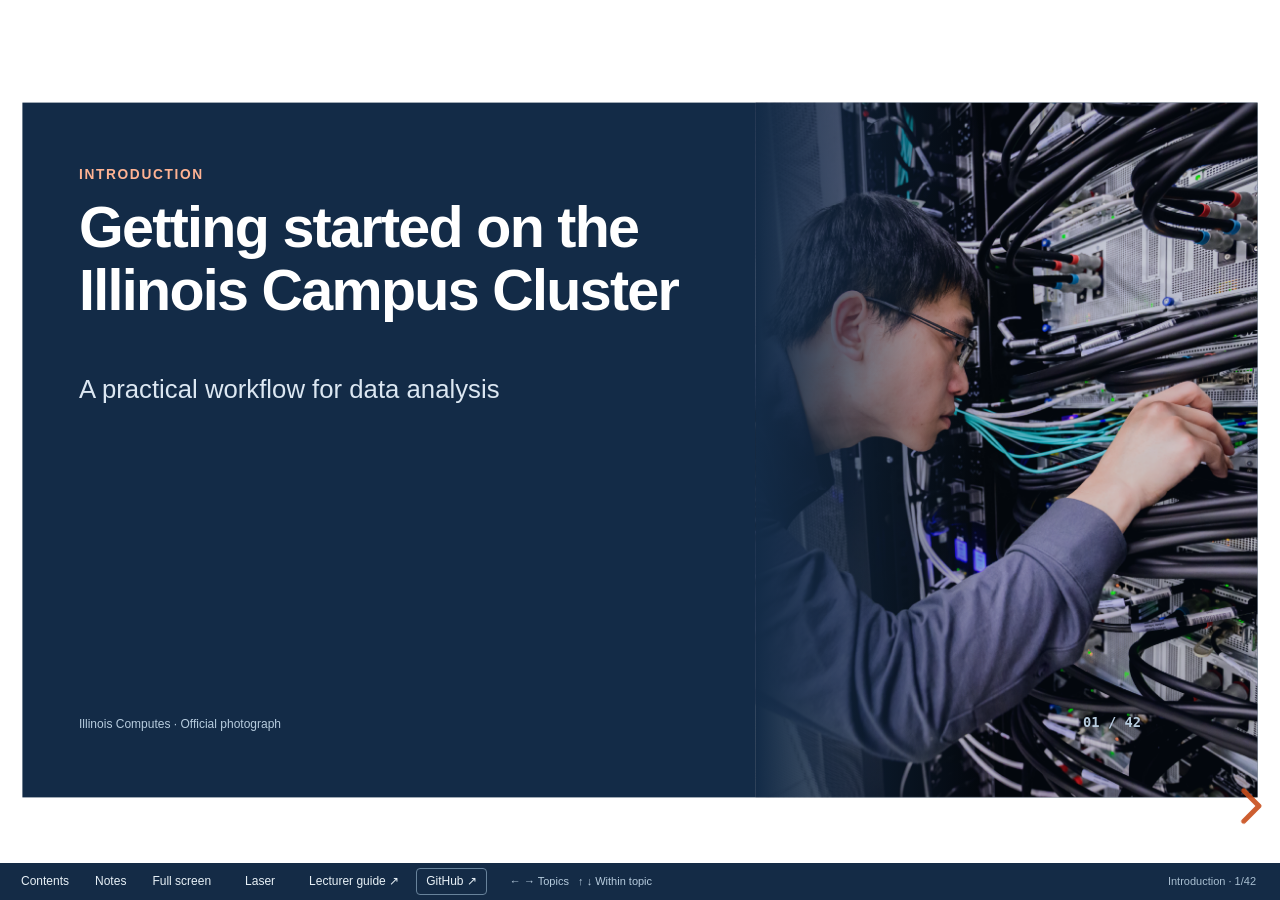
==== index.html @ ffba0b25 "Separate the title slide into its own introduction unit" ====
<!DOCTYPE html><html lang="en"><head><meta charset="utf-8"><meta name="viewport" content="width=device-width, initial-scale=1"><title>Getting started on the Illinois Campus Cluster</title><link rel="stylesheet" href="vendor/reveal/dist/reveal.css"><link rel="stylesheet" href="theme.css?v=larger-file-example"></head><body><div class="reveal"><div class="slides"><section class="chapter-stack" data-chapter="Introduction" data-label="Introduction"><section class="lecture-slide cover" data-title="Getting started on the Illinois Campus Cluster" data-section="Introduction" data-position="" data-index="0" data-h="0" data-v="0"><div class="slide-inner"><header><div class="section-name">Introduction</div><h1>Getting started on the<br>Illinois Campus Cluster</h1></header><main class="slide-body"><div class="cover-copy"><p class="cover-sub">A practical workflow for data analysis</p></div><figure class="cover-photo"><img src="assets/cluster-photo.png" alt="University of Illinois computing hardware"></figure></main><footer><div class="sources"><a href="https://computes.illinois.edu/" target="_blank" rel="noopener">Illinois Computes · Official photograph</a></div><span class="page-number">01 / 42</span></footer></div><aside class="notes"><p>Hi everyone, I’m from Kun Wang’s lab. We mainly do computational work, so for us, HPC is a bit like the lab bench in a wet lab—it’s where we run our analyses. Today, I’ll give you a brief introduction to the Illinois Campus Cluster and walk through the basic skills you need to run computationally intensive analyses on it.</p><p><a href="https://computes.illinois.edu/" target="_blank" rel="noopener">Illinois Computes · Official photograph</a></p></aside></section></section><section class="chapter-stack" data-chapter="Access" data-label="01 · Access"><section class="lecture-slide image-slide" data-title="Prepare files on login nodes; run jobs on compute nodes" data-section="Access" data-position="1.1" data-index="1" data-h="1" data-v="0"><div class="slide-inner"><header><div class="section-name">01 · Access</div><h1>Prepare files on login nodes; run jobs on compute nodes</h1></header><main class="slide-body"><figure class="overview-image"><img src="assets/icc-overview.png" alt="Official NCSA Campus Cluster usage overview"><figcaption>HPC = high-performance computing. A node is one computer. Login: prepare files. Compute: run scheduled analysis.</figcaption></figure></main><footer><div class="sources"><a href="https://docs.ncsa.illinois.edu/systems/icc/en/latest/getting_started.html" target="_blank" rel="noopener">ICC · Getting Started</a> · <a href="https://docs.ncsa.illinois.edu/systems/icc/en/latest/user_guide/running_jobs.html" target="_blank" rel="noopener">ICC · Running Jobs</a></div><span class="page-number">02 / 42</span></footer></div><aside class="notes"><p>Before we connect, it helps to know what we’re connecting to. HPC means high-performance computing. A cluster is a group of connected computers, and each computer is called a node. In this diagram, our laptop connects to the head node, which we’ll call the login node.</p><p>That’s where we organize files, edit scripts, and submit work. Other people share this node, so we use compute nodes for the heavier analysis. To do that, we submit a job: we tell the scheduler what program we want to run and what resources it needs. The scheduler starts it when those resources are available.</p><p>Both kinds of node can access the project files through shared storage. Connecting with VS Code gives us access to those files, but it doesn’t reserve a compute node. Before any of this works, we need an approved account and permission to use the group’s resources.</p><p><a href="https://docs.ncsa.illinois.edu/systems/icc/en/latest/getting_started.html" target="_blank" rel="noopener">ICC · Getting Started</a> · <a href="https://docs.ncsa.illinois.edu/systems/icc/en/latest/user_guide/running_jobs.html" target="_blank" rel="noopener">ICC · Running Jobs</a></p></aside></section><section class="lecture-slide " data-title="Request access and confirm your allocation details" data-section="Access" data-position="1.2" data-index="2" data-h="1" data-v="1"><div class="slide-inner"><header><div class="section-name">01 · Access</div><h1>Request access and confirm your allocation details</h1></header><main class="slide-body"><div class="cols "><div><div class="rows"><div class="row"><strong>Existing lab access</strong><span>Ask your PI or technical contact which cluster group to join.</span></div><div class="row"><strong>A new computing need</strong><span>Start an Illinois Computes request.</span></div></div></div><div><table class=""><thead><tr><th>Detail to confirm</th><th>Used for</th></tr></thead><tbody><tr><td>NetID</td><td>Your login identity</td></tr><tr><td>Slurm account</td><td>The group’s assigned computing resources</td></tr><tr><td>Partition</td><td>A queue you may submit to</td></tr><tr><td>Project path</td><td>A folder where you have permission to save files</td></tr></tbody></table></div></div><div class="link-row"><a href="https://campuscluster.illinois.edu/new_forms/user_form.php" target="_blank">Research access request ↗</a><a href="https://computes.illinois.edu/submitrequest/" target="_blank">Illinois Computes request ↗</a></div><p class="small">Before connecting: get account approval, confirm these four details, and set up Duo.</p></main><footer><div class="sources"><a href="https://docs.ncsa.illinois.edu/systems/icc/en/latest/user_guide/accessing.html" target="_blank" rel="noopener">ICC · Accessing the System</a> · <a href="https://campuscluster.illinois.edu/access/" target="_blank" rel="noopener">Campus Cluster · Access routes</a> · <a href="https://computes.illinois.edu/submitrequest/" target="_blank" rel="noopener">Illinois Computes · Request resources</a> · <a href="https://docs.ncsa.illinois.edu/systems/icc/en/latest/user_guide/running_jobs.html" target="_blank" rel="noopener">ICC · Running Jobs</a></div><span class="page-number">03 / 42</span></footer></div><aside class="notes"><p>For access, I’d start with your PI or the person who manages computing for your group. If the group already uses the cluster, they can tell you which group to join. You may see the term investor group—that means a lab or organization that has arranged cluster resources. For a new computing need, Illinois Computes is another starting point. The form starts the request; we still need approval and account setup before we can log in.</p><p>There are four details we’ll use throughout the talk. Your NetID identifies you. Your Slurm account identifies the group resources your job can use, so it isn’t the same as your NetID. Slurm is the software that schedules jobs. The partition is a queue of eligible resources, and the project path tells us where we can save files.</p><p>Ask for an account and partition that work together, a folder you can write to, and help setting up Duo if needed. Anywhere you see something like YOUR_NETID, replace it with your own value. With those details ready, we can try the first connection.</p><p><a href="https://docs.ncsa.illinois.edu/systems/icc/en/latest/user_guide/accessing.html" target="_blank" rel="noopener">ICC · Accessing the System</a> · <a href="https://campuscluster.illinois.edu/access/" target="_blank" rel="noopener">Campus Cluster · Access routes</a> · <a href="https://computes.illinois.edu/submitrequest/" target="_blank" rel="noopener">Illinois Computes · Request resources</a> · <a href="https://docs.ncsa.illinois.edu/systems/icc/en/latest/user_guide/running_jobs.html" target="_blank" rel="noopener">ICC · Running Jobs</a></p></aside></section><section class="lecture-slide compact" data-title="The first SSH login" data-section="Access" data-position="1.3" data-index="3" data-h="1" data-v="2"><div class="slide-inner"><header><div class="section-name">01 · Access</div><h1>The first SSH login</h1></header><main class="slide-body"><div class="code-label">On your laptop: open Terminal (macOS) or PowerShell (Windows)</div><pre class=""><code>ssh YOUR_NETID@cc-login.campuscluster.illinois.edu</code></pre><p class="small"><code>ssh</code> starts the connection · before <code>@</code>: your user name · after <code>@</code>: the cluster address</p><div class="cols "><div><div class="rows"><div class="row"><strong>1 · Run the command</strong><span>Replace YOUR_NETID, then press Enter.</span></div><div class="row"><strong>2 · Password</strong><span>Type your NetID password and press Enter; typing stays hidden.</span></div><div class="row"><strong>3 · Duo</strong><span>Follow the prompt and approve the authentication request.</span></div></div></div><div><figure class="login-image"><img src="assets/icc-login.png" alt="Official example of a successful ICC login"><figcaption>A welcome message and cluster command prompt confirm login. Screenshot dates and quotas are historical.</figcaption></figure></div></div></main><footer><div class="sources"><a href="https://docs.ncsa.illinois.edu/systems/icc/en/latest/user_guide/accessing.html" target="_blank" rel="noopener">ICC · Accessing the System</a></div><span class="page-number">04 / 42</span></footer></div><aside class="notes"><p>We’ll start with a quick connection from the laptop. On a Mac, open Terminal; on Windows, open PowerShell. If Windows doesn’t recognize ssh, you’ll need to enable the OpenSSH Client first.</p><p>In this line, ssh starts the connection. Your NetID goes before the at sign, and the cluster address goes after it. Replace YOUR_NETID, leave the hostname as shown, and press Enter.</p><p>The first time, SSH may ask you to confirm the server’s identity. Check that fingerprint against institutional guidance or with support before accepting it. If you get an unexpected warning that the host has changed, check that too. Then enter your NetID password. You won’t see anything appear as you type—that’s normal. Complete the Duo prompt on your registered device. ICC uses your password and Duo here, rather than user-created SSH keys.</p><p>Once we see the welcome message and a command prompt, we’re connected. The prompt tells us the shell is ready, and commands typed here run on the cluster. The screenshot is an older example, so its dates and quota numbers aren’t current guidance. We can type exit to close this test connection without deleting anything. VS Code will make its own connection, so let’s look at that tool next.</p><p><a href="https://docs.ncsa.illinois.edu/systems/icc/en/latest/user_guide/accessing.html" target="_blank" rel="noopener">ICC · Accessing the System</a></p></aside></section></section><section class="chapter-stack" data-chapter="Files in VS Code" data-label="02 · Files in VS Code"><section class="lecture-slide vscode-intro" data-title="VS Code is an editor for code and project files" data-section="Files in VS Code" data-position="2.1" data-index="4" data-h="2" data-v="0"><div class="slide-inner"><header><div class="section-name">02 · Files in VS Code</div><h1>VS Code is an editor for code and project files</h1></header><main class="slide-body"><div class="vscode-intro-grid"><figure class="vscode-interface-image"><img src="assets/vscode-interface.png" alt="Official Microsoft VS Code screenshot showing the Explorer, code editors, and terminal"><figcaption>Microsoft example: B = files, C = editor, D = terminal panel.</figcaption></figure><div class="vscode-intro-copy"><p class="">Visual Studio Code (VS Code) is Microsoft’s code editor for working with scripts and project files.</p><div class="rows"><div class="row"><strong>B · Explorer</strong><span>Browse files and folders in the left sidebar.</span></div><div class="row"><strong>C · Editor</strong><span>Read and edit scripts in the main area.</span></div><div class="row"><strong>D · Terminal</strong><span>Enter commands in the bottom panel.</span></div></div></div></div></main><footer><div class="sources"><a href="https://code.visualstudio.com/docs/editing/getting-started/userinterface" target="_blank" rel="noopener">Microsoft · VS Code user interface</a></div><span class="page-number">05 / 42</span></footer></div><aside class="notes"><p>This is Visual Studio Code, or just VS Code. It’s Microsoft’s editor for code and project files. The useful thing is that we can browse files, edit them, and use a terminal in one window. When I say script, I mean a text file containing instructions for a program to run.</p><p>This screenshot is Microsoft’s example, so we won’t be using these particular files or this code. The area marked B is Explorer, where we browse folders and files. The areas marked C show the files we’ve opened in the editor. Down at D is the terminal, where we enter commands. That bottom panel can show other things too, but here it’s showing a terminal.</p><p>Those are the three areas we’ll keep coming back to: files on the left, editing in the main area, and commands in the terminal. We can also use this same window to work with files on the cluster.</p><p><a href="https://code.visualstudio.com/docs/editing/getting-started/userinterface" target="_blank" rel="noopener">Microsoft · VS Code user interface</a></p></aside></section><section class="lecture-slide " data-title="Use local VS Code to edit files on the cluster" data-section="Files in VS Code" data-position="2.2" data-index="5" data-h="2" data-v="1"><div class="slide-inner"><header><div class="section-name">02 · Files in VS Code</div><h1>Use local VS Code to edit files on the cluster</h1></header><main class="slide-body"><figure class="wide-image"><img src="assets/vscode-architecture.png" alt="Microsoft Remote - SSH architecture showing the local editor and remote files"><figcaption>Microsoft diagram: the laptop editor connects over SSH to remote project files.</figcaption></figure><div class="rows"><div class="row"><strong>On your laptop</strong><span>The VS Code window and its controls</span></div><div class="row"><strong>On the cluster</strong><span>The project files and commands from the remote terminal</span></div></div><p class="callout">Open, edit, and save cluster files directly in the VS Code window.</p></main><footer><div class="sources"><a href="https://code.visualstudio.com/docs/remote/ssh" target="_blank" rel="noopener">Microsoft · Remote - SSH</a></div><span class="page-number">06 / 42</span></footer></div><aside class="notes"><p>Here’s why I recommend VS Code for this workflow. The window stays on your laptop, but it can open files stored on the cluster. Microsoft’s Remote - SSH extension makes that connection using SSH.</p><p>On the left of the diagram is the editor we’re looking at. On the right is the remote computer, where the project files and the processes behind the remote terminal live. Once they’re connected, we can open a remote file, make a change, and save it straight back to the cluster. We don’t have to download it, edit a local copy, and upload it again every time.</p><p>We’ll still use Slurm to get resources for an analysis. This connection is how we reach the files. The part that can feel confusing at first is that the window is on one computer while the files and commands are on another. Let’s make that a little more concrete.</p><p><a href="https://code.visualstudio.com/docs/remote/ssh" target="_blank" rel="noopener">Microsoft · Remote - SSH</a></p></aside></section><section class="lecture-slide concept-slide" data-title="Files stay on the cluster; terminal commands run there" data-section="Files in VS Code" data-position="2.3" data-index="6" data-h="2" data-v="2"><div class="slide-inner"><header><div class="section-name">02 · Files in VS Code</div><h1>Files stay on the cluster; terminal commands run there</h1></header><main class="slide-body">
<div class="concept-figure local-remote-figure" role="img" aria-label="The VS Code window is on the laptop. An SSH connection reaches project files and a terminal on the cluster. Saving edits updates the remote project file.">
  <div class="place local-place">
    <div class="place-heading">LOCAL <strong>Your laptop</strong></div>
    <div class="editor-window"><div class="window-label">VS Code window</div><div class="editor-content"><strong>View and edit</strong><code>analysis.py</code><span>Your screen, keyboard, and mouse</span></div></div>
  </div>
  <div class="connection"><strong>Remote - SSH</strong><div class="two-way-arrow" aria-hidden="true">⟷</div><span>View · edit · save</span></div>
  <div class="place remote-place">
    <div class="place-heading">REMOTE <strong>The cluster</strong></div>
    <div class="remote-project"><strong>Project files</strong><code>demo/analysis.py</code><span>Save updates this file.</span></div>
    <div class="remote-shell"><strong>Remote terminal</strong><span>Commands run on the cluster.</span></div>
  </div>
</div><p class="callout">In the SSH window, saves update cluster files and terminal commands run on the connected host.</p></main><footer><div class="sources"><a href="https://code.visualstudio.com/docs/remote/ssh" target="_blank" rel="noopener">Microsoft · Remote - SSH</a> · <a href="https://docs.ncsa.illinois.edu/systems/icc/en/latest/user_guide/prog_env.html#visual-studio-code" target="_blank" rel="noopener">ICC · VS Code setup</a></div><span class="page-number">07 / 42</span></footer></div><aside class="notes"><p>Suppose we’ve opened analysis.py in this connected VS Code window. We’re looking at it on the laptop, but the file itself is demo/analysis.py on the cluster. When we press Save, that remote file is the one that changes. This picture shows where we’ll end up after uploading the project; we’ll walk through those steps in a moment.</p><p>The terminal works in a similar way. We see it on the laptop screen, but its commands run on the connected cluster host. Our first connection goes to a login node. If we opened a separate local terminal, its commands would run on the laptop instead. Later, an interactive job will let us open a shell on a compute node, so we’ll check which host we’re using.</p><p>For everyday file work, we can open, edit, and save directly in this window. To get that working, we need VS Code and the Remote - SSH extension on the laptop.</p><p><a href="https://code.visualstudio.com/docs/remote/ssh" target="_blank" rel="noopener">Microsoft · Remote - SSH</a> · <a href="https://docs.ncsa.illinois.edu/systems/icc/en/latest/user_guide/prog_env.html#visual-studio-code" target="_blank" rel="noopener">ICC · VS Code setup</a></p></aside></section><section class="lecture-slide " data-title="Install VS Code and the Remote - SSH extension" data-section="Files in VS Code" data-position="2.4" data-index="7" data-h="2" data-v="3"><div class="slide-inner"><header><div class="section-name">02 · Files in VS Code</div><h1>Install VS Code and the Remote - SSH extension</h1></header><main class="slide-body"><div class="rows"><div class="row"><strong>Install VS Code</strong><span>Download, install, and open the desktop application.</span></div><div class="row"><strong>Open Extensions</strong><span>Click the Extensions icon in VS Code’s left sidebar.</span></div><div class="row"><strong>Search</strong><span>Enter Remote - SSH; choose the extension published by Microsoft.</span></div><div class="row"><strong>Install</strong><span>Click Install for Remote - SSH and wait until installation finishes.</span></div></div><div class="link-row"><a href="https://code.visualstudio.com/docs/setup/setup-overview" target="_blank">Official VS Code setup ↗</a></div><p class="callout">This installs the editor and connection tool on your laptop.</p></main><footer><div class="sources"><a href="https://code.visualstudio.com/docs/setup/setup-overview" target="_blank" rel="noopener">Microsoft · VS Code setup</a> · <a href="https://code.visualstudio.com/docs/remote/ssh" target="_blank" rel="noopener">Microsoft · Remote - SSH</a></div><span class="page-number">08 / 42</span></footer></div><aside class="notes"><p>There are two things to install on the laptop. First, download VS Code for your operating system, install it, and open it. Then click the Extensions icon in the sidebar. Extensions are add-ons that give the editor extra features.</p><p>Search for Remote - SSH and look for Microsoft as the publisher. Click Install and wait for it to finish. That adds the commands we need to connect to the cluster.</p><p>At this point, we’ve prepared the editor on the laptop. We’ll set up Python and the analysis packages on the cluster separately, when we get to software setup.</p><p>To start the connection, we’ll use something called the Command Palette. It’s a searchable menu of VS Code actions, so we can type the name of the action we want. We’ll use it with the same NetID and cluster hostname that worked in our SSH test.</p><p><a href="https://code.visualstudio.com/docs/setup/setup-overview" target="_blank" rel="noopener">Microsoft · VS Code setup</a> · <a href="https://code.visualstudio.com/docs/remote/ssh" target="_blank" rel="noopener">Microsoft · Remote - SSH</a></p></aside></section><section class="lecture-slide compact" data-title="Connecting VS Code with Remote - SSH" data-section="Files in VS Code" data-position="2.5" data-index="8" data-h="2" data-v="4"><div class="slide-inner"><header><div class="section-name">02 · Files in VS Code</div><h1>Connecting VS Code with Remote - SSH</h1></header><main class="slide-body"><div class="rows"><div class="row"><strong>Command Palette</strong><span>Cmd+Shift+P on macOS; Ctrl+Shift+P on Windows/Linux</span></div><div class="row"><strong>Choose</strong><span>Remote-SSH: Connect to Host…</span></div><div class="row"><strong>Enter and sign in</strong><span>YOUR_NETID@cc-login.campuscluster.illinois.edu</span></div></div><figure class="host-image"><img src="assets/vscode-host.png" alt="Microsoft example of the Connect to Host selector"><figcaption>Microsoft example UI. Enter your NetID and the ICC hostname in this field.</figcaption></figure><p class="small">Sign in with password + Duo. Choose Linux if asked. Confirm the lower-left SSH indicator names the cluster.</p></main><footer><div class="sources"><a href="https://docs.ncsa.illinois.edu/systems/icc/en/latest/user_guide/prog_env.html#visual-studio-code" target="_blank" rel="noopener">ICC · VS Code setup</a> · <a href="https://code.visualstudio.com/docs/remote/ssh" target="_blank" rel="noopener">Microsoft · Remote - SSH</a></div><span class="page-number">09 / 42</span></footer></div><aside class="notes"><p>To open the Command Palette, press Command-Shift-P on a Mac, or Control-Shift-P on Windows or Linux. Search for Remote-SSH: Connect to Host. Then enter your NetID and the cluster hostname, just as we did in the terminal connection.</p><p>You’ll go through the password and Duo prompts again. If VS Code asks which operating system the remote computer uses, choose Linux—that’s what the cluster runs. It may open a separate connected window.</p><p>To check that it worked, look at the SSH indicator in the lower-left corner. It should name the cluster host. That tells us this window is connected to the remote computer. If it seems stuck waiting, check the Remote - SSH output or login terminal; there may be an authentication prompt waiting for a response.</p><p>Once we’re connected, we need somewhere to put our project. We’ll choose that location before uploading the files.</p><p><a href="https://docs.ncsa.illinois.edu/systems/icc/en/latest/user_guide/prog_env.html#visual-studio-code" target="_blank" rel="noopener">ICC · VS Code setup</a> · <a href="https://code.visualstudio.com/docs/remote/ssh" target="_blank" rel="noopener">Microsoft · Remote - SSH</a></p></aside></section><section class="lecture-slide storage-slide" data-title="Choose home, project, or scratch storage" data-section="Files in VS Code" data-position="2.6" data-index="9" data-h="2" data-v="5"><div class="slide-inner"><header><div class="section-name">02 · Files in VS Code</div><h1>Choose home, project, or scratch storage</h1></header><main class="slide-body"><table class=""><thead><tr><th>Location</th><th>Use it for</th><th>Limits and actions</th></tr></thead><tbody><tr><td>/u/YOUR_NETID</td><td>Settings and small personal files</td><td>Very limited quota: 100 GiB (soft limit). Keep large datasets elsewhere.</td></tr><tr><td>/projects/YOUR_GROUP</td><td>Group data, software, and retained outputs</td><td>Shared group quota. Keep backups: no snapshots are kept for file recovery.</td></tr><tr><td>/scratch/YOUR_NETID</td><td>Temporary working data</td><td>Temporary only: files typically deleted after 30 days without access, sometimes sooner.</td></tr></tbody></table><p class="callout">Use your group’s full project path; <code>/projects/YOUR_GROUP</code> is a placeholder.</p></main><footer><div class="sources"><a href="https://docs.ncsa.illinois.edu/systems/icc/en/latest/user_guide/storage_data.html" target="_blank" rel="noopener">ICC · Storage and Data</a></div><span class="page-number">10 / 42</span></footer></div><aside class="notes"><p>Before we upload anything, we need to choose where it will live. Home, project, and scratch storage have different jobs.</p><p>Home, under /u, is for settings and small personal files. It has a very limited quota, which means a limit on how much space you can use: 100 GiB as the documented soft limit and 103 GiB as the hard limit. If you stay above the soft limit for seven days, new writes stop until you reduce your usage. You can’t expand the home quota, so it’s a poor place to collect large datasets.</p><p>Project storage is shared by the group, and the available space depends on its allocation. It has no snapshots—saved filesystem states that let you recover earlier files—so important data need a separate backup plan.</p><p>Scratch is temporary workspace. Files are typically deleted after 30 days without access, sometimes sooner if space is tight. Once purged, they can’t be recovered, so move valuable outputs elsewhere.</p><p>For our project, we’ll use the full path supplied by the group, where we have permission to save files. The path on the slide is a placeholder. We’ll open that parent folder first, then upload demo into it.</p><p><a href="https://docs.ncsa.illinois.edu/systems/icc/en/latest/user_guide/storage_data.html" target="_blank" rel="noopener">ICC · Storage and Data</a></p></aside></section><section class="lecture-slide compact" data-title="Open the remote project location" data-section="Files in VS Code" data-position="2.7" data-index="10" data-h="2" data-v="6"><div class="slide-inner"><header><div class="section-name">02 · Files in VS Code</div><h1>Open the remote project location</h1></header><main class="slide-body"><figure class="folder-image"><img src="assets/vscode-folder.png" alt="Microsoft example of opening a folder over SSH"><figcaption>Microsoft example UI. Replace its sample path with your assigned project location.</figcaption></figure><div class="rows"><div class="row"><strong>File → Open Folder</strong><span>Open /projects/YOUR_GROUP or your assigned path.</span></div><div class="row"><strong>Check the connection</strong><span>Confirm the lower-left SSH indicator names the cluster.</span></div><div class="row"><strong>Check Explorer</strong><span>It should show the group folder that will receive demo.</span></div></div><p class="callout">The Explorer now shows the remote location, before the upload.</p></main><footer><div class="sources"><a href="https://code.visualstudio.com/docs/remote/ssh" target="_blank" rel="noopener">Microsoft · Remote - SSH</a></div><span class="page-number">11 / 42</span></footer></div><aside class="notes"><p>We’ve chosen a storage location, so we can open it in VS Code. In the connected window, go to File, then Open Folder, and enter your approved group path. Here, /projects/YOUR_GROUP stands for the parent folder where we’ll put demo.</p><p>Microsoft’s screenshot uses a path from its own example system. Yours should be the full path your group gave you. Also check that the SSH indicator still names the cluster. With that connection active, the folders in Explorer are on the remote computer.</p><p>At this point, we’ve opened the destination, but we haven’t uploaded anything yet. The demo folder is still on the laptop. It helps to keep those two locations clear: the folder we’re taking from the laptop, and the folder we’re putting it into on the cluster. Next, we’ll make that transfer.</p><p><a href="https://code.visualstudio.com/docs/remote/ssh" target="_blank" rel="noopener">Microsoft · Remote - SSH</a></p></aside></section><section class="lecture-slide compact" data-title="Upload the demo folder with VS Code" data-section="Files in VS Code" data-position="2.8" data-index="11" data-h="2" data-v="7"><div class="slide-inner"><header><div class="section-name">02 · Files in VS Code</div><h1>Upload the demo folder with VS Code</h1></header><main class="slide-body"><div class="rows"><div class="row"><strong>On the laptop</strong><span>Unzip the offline package; find HPC_Introduction/demo.</span></div><div class="row"><strong>Upload</strong><span>Drag demo into the remote Explorer destination.</span></div><div class="row"><strong>Open the project</strong><span>File → Open Folder → /projects/YOUR_GROUP/demo</span></div><div class="row"><strong>Check a file</strong><span>Open data/samples.csv and look for the three sample rows.</span></div></div><p class="callout">After upload finishes, open data/samples.csv from the remote Explorer to check it arrived.</p></main><footer><div class="sources"><a href="https://code.visualstudio.com/docs/remote/ssh" target="_blank" rel="noopener">Microsoft · Remote - SSH</a> · <a href="https://github.com/microsoft/vscode/blob/main/src/vs/workbench/contrib/files/browser/fileImportExport.ts" target="_blank" rel="noopener">Microsoft · File import and download implementation</a> · <a href="https://docs.ncsa.illinois.edu/systems/icc/en/latest/user_guide/storage_data.html" target="_blank" rel="noopener">ICC · Storage and Data</a></div><span class="page-number">12 / 42</span></footer></div><aside class="notes"><p>The offline package includes a small demo folder with the input file and scripts we’ll use. After unzipping it on the laptop, look inside HPC_Introduction. Drag the whole demo folder into the remote Explorer destination. Aim for the file list in Explorer, rather than an open editor tab.</p><p>Once the transfer finishes, use File, Open Folder again and open the uploaded demo folder. The example path is /projects/YOUR_GROUP/demo; yours will use the group’s actual location. Expand data and open samples.csv. We should see a header and three sample rows. That checks that the file arrived and we can read it on the cluster.</p><p>From here, Command-S or Control-S saves our edits directly to the remote file. Dragging files is convenient for this small example. For a large dataset, use the transfer service your group recommends, such as Globus, and check that the transfer finishes before starting the analysis.</p><p>Our files are in place. We can open a terminal in this same project folder next.</p><p><a href="https://code.visualstudio.com/docs/remote/ssh" target="_blank" rel="noopener">Microsoft · Remote - SSH</a> · <a href="https://github.com/microsoft/vscode/blob/main/src/vs/workbench/contrib/files/browser/fileImportExport.ts" target="_blank" rel="noopener">Microsoft · File import and download implementation</a> · <a href="https://docs.ncsa.illinois.edu/systems/icc/en/latest/user_guide/storage_data.html" target="_blank" rel="noopener">ICC · Storage and Data</a></p></aside></section></section><section class="chapter-stack" data-chapter="Shell essentials" data-label="03 · Shell essentials"><section class="lecture-slide " data-title="Open a terminal in the same project" data-section="Shell essentials" data-position="3.1" data-index="12" data-h="3" data-v="0"><div class="slide-inner"><header><div class="section-name">03 · Shell essentials</div><h1>Open a terminal in the same project</h1></header><main class="slide-body"><div class="code-label">VS Code → Terminal → New Terminal</div><pre class=""><code>hostname
cd /projects/YOUR_GROUP/demo
pwd</code></pre><div class="rows"><div class="row"><strong>hostname</strong><span>Print the host name; expect a login node here.</span></div><div class="row"><strong>cd</strong><span>Change to the remote project folder shown in Explorer.</span></div><div class="row"><strong>pwd</strong><span>Print the full current folder path.</span></div></div><p class="callout">Run one line, press Enter, wait for the prompt, then continue.</p></main><footer><div class="sources"><a href="https://missing.csail.mit.edu/2026/course-shell/" target="_blank" rel="noopener">Missing Semester · Introduction to the Shell (2026)</a></div><span class="page-number">13 / 42</span></footer></div><aside class="notes"><p>We’ve been working with files through the interface. For the next steps, we’ll also use a few commands. In the remote VS Code window, choose Terminal, then New Terminal. The terminal is the text window; the shell is the program that reads what we type. Here, that shell runs on the connected cluster host.</p><p>We’ll use these three lines one at a time. hostname tells us which computer we’re on. At this stage, we expect a login host, such as cc-login1. Then cd changes the current folder to our uploaded project. Use your group’s full path in place of the example. Finally, pwd prints the full path, so we can check that the terminal is working in the same folder we opened in Explorer. If cd works, it usually doesn’t print anything.</p><p>When the prompt comes back, the shell is ready for another command. In our examples, the dollar sign marks that prompt; we don’t type it ourselves. These short file checks are fine on the login node. We’ll send the actual analysis to compute resources later. First, we’ll break down how a command is written.</p><p><a href="https://missing.csail.mit.edu/2026/course-shell/" target="_blank" rel="noopener">Missing Semester · Introduction to the Shell (2026)</a></p></aside></section><section class="lecture-slide " data-title="Read the program, options, and path in a command" data-section="Shell essentials" data-position="3.2" data-index="13" data-h="3" data-v="1"><div class="slide-inner"><header><div class="section-name">03 · Shell essentials</div><h1>Read the program, options, and path in a command</h1></header><main class="slide-body"><div class="hero-code"><span class="accent">head</span> <span class="teal">-n 5</span> <span class="gold">data/samples.csv</span></div><div class="rows"><div class="row"><strong>Program</strong><span>head displays the beginning of a text file.</span></div><div class="row"><strong>Option + value</strong><span>-n 5 asks for the first five lines.</span></div><div class="row"><strong>File path</strong><span>data/samples.csv is the path to the file to read.</span></div></div><p class="callout">Quotes keep a path together: <code>head -n 5 "data/samples.csv"</code>. They are required for paths containing spaces.</p></main><footer><div class="sources"><a href="https://missing.csail.mit.edu/2026/course-shell/" target="_blank" rel="noopener">Missing Semester · Introduction to the Shell (2026)</a> · <a href="https://missing.csail.mit.edu/2026/command-line-environment/" target="_blank" rel="noopener">Missing Semester · Command-line Environment (2026)</a></div><span class="page-number">14 / 42</span></footer></div><aside class="notes"><p>A command can look like a long string at first, but we can read this one in three parts. head is the program we’re asking to run. The option -n, followed by 5, says we want the first five lines. Then data/samples.csv tells it which file to read. If the file has fewer than five lines, it just shows the lines that are there.</p><p>Everything after head is an argument. Some arguments change what the program does; others give it a value or a filename. An option letter belongs to that particular command, so the same letter can mean something else in a different program.</p><p>Spaces usually separate the arguments. If a path contains spaces, quotes keep the whole path together. The quoted example on this slide works too, but this particular path doesn’t need quotes because it has no spaces.</p><p>We’ll use this way of reading commands throughout the talk. Before trying more file commands, we need to know how the folder we’re currently in affects the path we type.</p><p><a href="https://missing.csail.mit.edu/2026/course-shell/" target="_blank" rel="noopener">Missing Semester · Introduction to the Shell (2026)</a> · <a href="https://missing.csail.mit.edu/2026/command-line-environment/" target="_blank" rel="noopener">Missing Semester · Command-line Environment (2026)</a></p></aside></section><section class="lecture-slide compact navigation-examples" data-title="Navigate the uploaded project" data-section="Shell essentials" data-position="3.3" data-index="14" data-h="3" data-v="2"><div class="slide-inner"><header><div class="section-name">03 · Shell essentials</div><h1>Navigate the uploaded project</h1></header><main class="slide-body"><div class="cols "><div><div class="code-label">Transcript: type commands after $; other lines are output</div><pre class="terminal-transcript"><code><span class="terminal-command">$ pwd</span>
/projects/YOUR_GROUP/demo
<span class="terminal-command">$ cd data</span>
<span class="terminal-command">$ pwd</span>
/projects/YOUR_GROUP/demo/data
<span class="terminal-command">$ cd ..</span>
<span class="terminal-command">$ pwd</span>
/projects/YOUR_GROUP/demo
<span class="terminal-command">$ cd ~</span>
<span class="terminal-command">$ pwd</span>
/u/YOUR_NETID
<span class="terminal-command">$ cd -</span>
/projects/YOUR_GROUP/demo
<span class="terminal-command">$ pwd</span>
/projects/YOUR_GROUP/demo</code></pre></div><div><table class=""><thead><tr><th>Command</th><th>Meaning</th></tr></thead><tbody><tr><td>pwd</td><td>Print the current folder</td></tr><tr><td>cd data</td><td>Enter the data subfolder</td></tr><tr><td>cd ..</td><td>Go up one folder</td></tr><tr><td>cd ~</td><td>Go to your home folder</td></tr><tr><td>cd -</td><td>Return to the previous folder</td></tr></tbody></table><p class="small"><code>cd -</code> also prints its destination. The next <code>pwd</code> confirms it.</p></div></div><p class="small"><code>.</code> current folder · <code>..</code> parent · <code>/projects/…</code> absolute path · <code>data/…</code> relative path</p></main><footer><div class="sources"><a href="https://missing.csail.mit.edu/2026/course-shell/" target="_blank" rel="noopener">Missing Semester · Introduction to the Shell (2026)</a></div><span class="page-number">15 / 42</span></footer></div><aside class="notes"><p>Once we’re in the terminal, the first thing I want to know is where we are. That’s what pwd tells us. Here, we’re starting in demo. cd data takes us into the data folder, and the next pwd shows the new path. cd .. takes us one level up, back to demo. Those two dots mean the parent folder.</p><p>cd ~ takes us home, which is shown here as /u/YOUR_NETID. Then cd - takes us back to the folder we were in before, so here we return to demo. That’s different from going up one level. cd - also prints the destination itself, which is why we see the path again when we run pwd.</p><p>A path beginning with a slash is an absolute path: it gives the location from the filesystem root. A relative path, like data, starts wherever we are now. One dot means this folder, two dots mean its parent, and the tilde means home. Capitalization matters in file and folder names.</p><p>In this transcript, we type what comes after the dollar sign. The other lines are the computer’s response. We’re back in demo now, so we can list what’s in data without moving into it.</p><p><a href="https://missing.csail.mit.edu/2026/course-shell/" target="_blank" rel="noopener">Missing Semester · Introduction to the Shell (2026)</a></p></aside></section><section class="lecture-slide compact listing-examples" data-title="List files and inspect their details" data-section="Shell essentials" data-position="3.4" data-index="15" data-h="3" data-v="3"><div class="slide-inner"><header><div class="section-name">03 · Shell essentials</div><h1>List files and inspect their details</h1></header><main class="slide-body"><div class="cols "><div><table class=""><thead><tr><th>Command</th><th>What changes</th></tr></thead><tbody><tr><td>ls</td><td>List visible file and folder names</td></tr><tr><td>ls -a</td><td>Include hidden names beginning with a dot</td></tr><tr><td>ls -l</td><td>Show details such as size and date</td></tr><tr><td>ls -lh</td><td>Use readable sizes, such as K or M</td></tr><tr><td>ls -lah</td><td>Show hidden names, details, and readable sizes</td></tr></tbody></table></div><div><div class="code-label">Illustrative listing with a larger file; total lines omitted</div><pre class="terminal-transcript"><code><span class="terminal-command">$ ls data</span>
counts.tsv  samples.csv
<span class="terminal-command">$ ls -a data</span>
.  ..  counts.tsv  samples.csv
<span class="terminal-command">$ ls -l data</span>
-rw-r--r-- 1 user group 25165824 Oct 27 10:00 counts.tsv
-rw-r--r-- 1 user group       58 Oct 27 10:00 samples.csv
<span class="terminal-command">$ ls -lh data</span>
-rw-r--r-- 1 user group  24M Oct 27 10:00 counts.tsv
-rw-r--r-- 1 user group   58 Oct 27 10:00 samples.csv
<span class="terminal-command">$ ls -lah data</span>
drwxr-xr-x 2 user group 4.0K Oct 27 10:00 .
drwxr-xr-x 3 user group 4.0K Oct 27 10:00 ..
-rw-r--r-- 1 user group  24M Oct 27 10:00 counts.tsv
-rw-r--r-- 1 user group   58 Oct 27 10:00 samples.csv</code></pre></div></div><p class="small">With <code>-h</code>: <strong>25165824 bytes → 24M</strong>. <code>counts.tsv</code> is illustrative; the demo still uses <code>samples.csv</code>.</p></main><footer><div class="sources"><a href="https://missing.csail.mit.edu/2026/course-shell/" target="_blank" rel="noopener">Missing Semester · Introduction to the Shell (2026)</a> · <a href="https://missing.csail.mit.edu/2026/command-line-environment/" target="_blank" rel="noopener">Missing Semester · Command-line Environment (2026)</a> · <a href="https://www.gnu.org/software/coreutils/manual/html_node/What-information-is-listed.html" target="_blank" rel="noopener">GNU Coreutils · ls size formats</a></div><span class="page-number">16 / 42</span></footer></div><aside class="notes"><p>We’ve found the folder. To see what’s inside, we use ls. Each example here lists data, and our terminal stays in demo throughout. For this slide, imagine we also have a larger file called counts.tsv in that folder. It’s just an illustration; the supplied demo still contains the small samples.csv.</p><p>Plain ls shows the visible names. With -a, we also see names that begin with a dot. That includes the single dot for the current folder and the two dots for its parent. Later, we’ll use -a in our project folder to see .venv, the hidden folder that holds our Python environment.</p><p>The -l option gives us a longer listing. Reading across, we get permissions, a link count, the owner and group, the size, the modification time, and the name. For our purposes, the filename and size are usually the first things to check. The users and dates here are just examples.</p><p>Here’s where -h makes a visible difference. With -l, counts.tsv shows 25165824, its size in bytes. Add -h, and that same size becomes 24M. That’s 24 MiB, using 1024-based units. The file hasn’t changed; only the way its size is displayed has changed. Our small samples.csv is still 58 bytes, so its number stays the same. We can combine the options as -lah to get hidden entries, details, and readable sizes together. A folder’s size on this line isn’t the total of everything inside it; we’ll use du for that.</p><p>We can see our input file. Next, we’ll look at the commands for organizing files and making an output folder.</p><p><a href="https://missing.csail.mit.edu/2026/course-shell/" target="_blank" rel="noopener">Missing Semester · Introduction to the Shell (2026)</a> · <a href="https://missing.csail.mit.edu/2026/command-line-environment/" target="_blank" rel="noopener">Missing Semester · Command-line Environment (2026)</a> · <a href="https://www.gnu.org/software/coreutils/manual/html_node/What-information-is-listed.html" target="_blank" rel="noopener">GNU Coreutils · ls size formats</a></p></aside></section><section class="lecture-slide compact" data-title="Creating, copying, moving, and deleting" data-section="Shell essentials" data-position="3.5" data-index="16" data-h="3" data-v="4"><div class="slide-inner"><header><div class="section-name">03 · Shell essentials</div><h1>Creating, copying, moving, and deleting</h1></header><main class="slide-body"><table class=""><thead><tr><th>Command</th><th>Result</th></tr></thead><tbody><tr><td><code>mkdir results</code></td><td>Create one new folder</td></tr><tr><td><code>mkdir -p results/qc</code></td><td>Create missing folders along the path; accept existing folders</td></tr><tr><td><code>cp -i notes.txt notes_backup.txt</code></td><td>Copy a file; ask before overwriting</td></tr><tr><td><code>cp -r data data_backup</code></td><td>Copy the folder and all its subfolders to a new location</td></tr><tr><td><code>mv -i notes_backup.txt notes_old.txt</code></td><td>Rename or move; ask before overwriting</td></tr><tr><td><code>rm -i notes_old.txt</code></td><td>Ask before deleting this file</td></tr></tbody></table><p class="small"><code>cp</code> and <code>mv</code>: source first, destination second. Shell deletion normally has no Trash recovery.</p></main><footer><div class="sources"><a href="https://missing.csail.mit.edu/2026/course-shell/" target="_blank" rel="noopener">Missing Semester · Introduction to the Shell (2026)</a> · <a href="https://missing.csail.mit.edu/2020/shell-tools/" target="_blank" rel="noopener">Missing Semester · Shell Tools and Scripting (2020)</a></div><span class="page-number">17 / 42</span></footer></div><aside class="notes"><p>These are the basic file operations you’ll use in a project. You can also do most of them through VS Code’s Explorer, but it’s useful to recognize the commands when you see them in instructions.</p><p>mkdir results makes a new folder called results. If it’s already there, plain mkdir reports an error. With mkdir -p results/qc, the -p creates any missing folders along the path and accepts ones that already exist.</p><p>For both cp and mv, read the source first and the destination second. cp makes a copy. mv moves the original, or renames it when the destination is a new name in the same folder. The -i asks before replacing a file that’s already at the destination. With cp -r, we copy a folder and its subfolders. Here, data_backup is a new destination. For a large dataset, that extra copy also takes extra storage.</p><p>rm -i asks before deleting notes_old.txt. Check the name before confirming, because shell deletion normally has no Trash recovery. These commands often finish without printing anything. We can use ls to check what changed, then open a file to see what’s inside.</p><p><a href="https://missing.csail.mit.edu/2026/course-shell/" target="_blank" rel="noopener">Missing Semester · Introduction to the Shell (2026)</a> · <a href="https://missing.csail.mit.edu/2020/shell-tools/" target="_blank" rel="noopener">Missing Semester · Shell Tools and Scripting (2020)</a></p></aside></section><section class="lecture-slide compact" data-title="Inspecting a small text file" data-section="Shell essentials" data-position="3.6" data-index="17" data-h="3" data-v="5"><div class="slide-inner"><header><div class="section-name">03 · Shell essentials</div><h1>Inspecting a small text file</h1></header><main class="slide-body"><div class="cols "><div><table class=""><thead><tr><th>Command</th><th>Use</th></tr></thead><tbody><tr><td><code>cat notes.txt</code></td><td>Print the entire small file</td></tr><tr><td><code>head -n 5 data/samples.csv</code></td><td>Print up to 5 lines from the start</td></tr><tr><td><code>less notes.txt</code></td><td>Browse text; press q to leave</td></tr></tbody></table></div><div><div class="code-label">Output of head for the included sample table</div><pre class=""><code>sample_id,reads
sample_A,1000
sample_B,1500
sample_C,1200</code></pre></div></div><p class="callout">Preview a few rows before running the analysis. Avoid printing a huge file with <code>cat</code>.</p></main><footer><div class="sources"><a href="https://missing.csail.mit.edu/2026/course-shell/" target="_blank" rel="noopener">Missing Semester · Introduction to the Shell (2026)</a> · <a href="https://missing.csail.mit.edu/2026/command-line-environment/" target="_blank" rel="noopener">Missing Semester · Command-line Environment (2026)</a></div><span class="page-number">18 / 42</span></footer></div><aside class="notes"><p>Sometimes we just need a quick look at a file. cat prints the whole text file in the terminal, which works well for a short note or a small configuration file. For something large, I’d start with head so the terminal doesn’t fill up with thousands of lines.</p><p>Here, head -n 5 asks for up to five lines from the beginning of samples.csv. This file only has four lines, so we get all four. The first gives us the column names, and the other three contain our sample names and example values. The commas separate the fields.</p><p>For a longer text file, less gives us a viewer we can scroll through. Press q when we’re done, and we’re back at the shell prompt. These tools read ordinary text. Images, saved R objects, and other binary files need a suitable viewer. We can also open small text files directly in VS Code.</p><p>Once we can read a file, the next useful step is finding a particular file or a line inside it.</p><p><a href="https://missing.csail.mit.edu/2026/course-shell/" target="_blank" rel="noopener">Missing Semester · Introduction to the Shell (2026)</a> · <a href="https://missing.csail.mit.edu/2026/command-line-environment/" target="_blank" rel="noopener">Missing Semester · Command-line Environment (2026)</a></p></aside></section><section class="lecture-slide compact" data-title="Find a file, then find text inside it" data-section="Shell essentials" data-position="3.7" data-index="18" data-h="3" data-v="6"><div class="slide-inner"><header><div class="section-name">03 · Shell essentials</div><h1>Find a file, then find text inside it</h1></header><main class="slide-body"><div class="code-label">Search filenames within data and its subfolders</div><pre class=""><code>find data -type f -name &quot;*.csv&quot;</code></pre><div class="rows"><div class="row"><strong>-type f / -name</strong><span>Keep files only / match their names against the pattern.</span></div><div class="row"><strong>"*.csv"</strong><span>The * matches any text before .csv.</span></div></div><div class="code-label">Search inside this file; -n includes line numbers</div><pre class=""><code>grep -n &quot;sample_B&quot; data/samples.csv</code></pre><div class="code-label">Expected grep output: line 3 contains the match</div><pre class=""><code>3:sample_B,1500</code></pre></main><footer><div class="sources"><a href="https://missing.csail.mit.edu/2020/shell-tools/" target="_blank" rel="noopener">Missing Semester · Shell Tools and Scripting (2020)</a> · <a href="https://missing.csail.mit.edu/2026/command-line-environment/" target="_blank" rel="noopener">Missing Semester · Command-line Environment (2026)</a></div><span class="page-number">19 / 42</span></footer></div><aside class="notes"><p>There are two kinds of searching here. We might know the kind of file we want, or we might know some text that should be inside it.</p><p>find handles the first case. Here, data tells it where to start searching, and -type f keeps regular files in the results. Then -name checks their names against the pattern. In &quot;*.csv&quot;, the star can stand for any text before .csv. The quotes let find receive that pattern directly, without the shell expanding it first. In our small project, it should return data/samples.csv.</p><p>grep searches the text inside a file. Here, we’re looking for sample_B in samples.csv. The -n adds a line number, so 3:sample_B,1500 tells us the match is on line three.</p><p>Both commands leave the file unchanged. Starting in the relevant project folder helps keep the results manageable. We’ve found our file and a specific row; next, we can check how many lines it contains and how much storage it uses.</p><p><a href="https://missing.csail.mit.edu/2020/shell-tools/" target="_blank" rel="noopener">Missing Semester · Shell Tools and Scripting (2020)</a> · <a href="https://missing.csail.mit.edu/2026/command-line-environment/" target="_blank" rel="noopener">Missing Semester · Command-line Environment (2026)</a></p></aside></section><section class="lecture-slide compact" data-title="Count lines and check disk usage" data-section="Shell essentials" data-position="3.8" data-index="19" data-h="3" data-v="7"><div class="slide-inner"><header><div class="section-name">03 · Shell essentials</div><h1>Count lines and check disk usage</h1></header><main class="slide-body"><div class="cols "><div><div class="code-label">Run this command</div><pre class=""><code>wc -l data/samples.csv</code></pre><div class="code-label">Expected output; do not type this line</div><pre class=""><code>4 data/samples.csv</code></pre></div><div><div class="rows"><div class="row"><strong>wc -l</strong><span>Count lines in this text file.</span></div><div class="row"><strong>4 lines</strong><span>One header plus three sample rows.</span></div></div></div></div><div class="code-label">Check space used by the input folder</div><pre class=""><code>du -sh data</code></pre><p class="small"><code>-s</code> gives one summary total · <code>-h</code> uses readable units such as K or M</p><p class="callout"><code>wc -l</code> includes header lines. <code>du</code> shows space used; <code>quota</code> shows usage and limits.</p></main><footer><div class="sources"><a href="https://missing.csail.mit.edu/2026/command-line-environment/" target="_blank" rel="noopener">Missing Semester · Command-line Environment (2026)</a> · <a href="https://docs.ncsa.illinois.edu/systems/icc/en/latest/user_guide/storage_data.html" target="_blank" rel="noopener">ICC · Storage and Data</a></div><span class="page-number">20 / 42</span></footer></div><aside class="notes"><p>A quick line count can help us check an input file before we run anything. Here, wc -l returns four, followed by the filename. That’s one header line and three sample rows. Strictly speaking, it counts newline characters; all four lines in this example end with one.</p><p>We do need to know the file format before treating that number as a sample count. A different file might have comments, several header lines, or one record spread over multiple lines.</p><p>For storage, du -sh data tells us how much disk space the data folder uses. The -s asks for one summary total, and -h gives us readable units like K or M. The exact value can vary with the filesystem.</p><p>That tells us what the folder is using. To see how much storage we’re allowed to use as well, we run quota, which reports usage and limits for the filesystem areas we can access. We don’t have to memorize all these options; the next slide shows where to look them up.</p><p><a href="https://missing.csail.mit.edu/2026/command-line-environment/" target="_blank" rel="noopener">Missing Semester · Command-line Environment (2026)</a> · <a href="https://docs.ncsa.illinois.edu/systems/icc/en/latest/user_guide/storage_data.html" target="_blank" rel="noopener">ICC · Storage and Data</a></p></aside></section><section class="lecture-slide compact" data-title="Help and everyday terminal shortcuts" data-section="Shell essentials" data-position="3.9" data-index="20" data-h="3" data-v="8"><div class="slide-inner"><header><div class="section-name">03 · Shell essentials</div><h1>Help and everyday terminal shortcuts</h1></header><main class="slide-body"><table class=""><thead><tr><th>Command / key</th><th>What it does</th></tr></thead><tbody><tr><td><code>man ls</code></td><td>Open the manual; press q to leave</td></tr><tr><td><code>head --help</code></td><td>Show the Linux command’s built-in help</td></tr><tr><td>Tab</td><td>Complete a file or folder name</td></tr><tr><td>↑ / <code>history</code></td><td>Recall previous commands / list shell history</td></tr><tr><td>Ctrl+C</td><td>Interrupt the command currently running in this terminal</td></tr><tr><td><code>clear</code> / <code>exit</code></td><td>Clear the display / leave the current shell</td></tr></tbody></table><p class="small">Keep this login shell open for job submission; exit closes it.</p></main><footer><div class="sources"><a href="https://missing.csail.mit.edu/2026/course-shell/" target="_blank" rel="noopener">Missing Semester · Introduction to the Shell (2026)</a> · <a href="https://missing.csail.mit.edu/2026/command-line-environment/" target="_blank" rel="noopener">Missing Semester · Command-line Environment (2026)</a></div><span class="page-number">21 / 42</span></footer></div><aside class="notes"><p>You don’t need to learn every command option by heart. I’d much rather know how to look one up. man ls opens the manual for ls, and q gets us out of that viewer. Many programs also have --help, like head does here. These examples are for the cluster’s Linux shell; the tools on a laptop can have slightly different options.</p><p>A few keyboard shortcuts make everyday work easier. Tab completes file and folder names. The up arrow brings back a previous command, so we can check it or edit it before pressing Enter. history shows a list of earlier commands.</p><p>Ctrl+C interrupts the command currently using this terminal. A batch job submitted separately through Slurm keeps running. clear just clears the display. exit leaves the current shell, so what it closes depends on where we are: it could leave a compute allocation or end the SSH connection.</p><p>For now, we’ll keep this login shell open. We have the file commands we need, so we can move on to submitting a job.</p><p><a href="https://missing.csail.mit.edu/2026/course-shell/" target="_blank" rel="noopener">Missing Semester · Introduction to the Shell (2026)</a> · <a href="https://missing.csail.mit.edu/2026/command-line-environment/" target="_blank" rel="noopener">Missing Semester · Command-line Environment (2026)</a></p></aside></section></section><section class="chapter-stack" data-chapter="Slurm jobs" data-label="04 · Slurm jobs"><section class="lecture-slide concept-slide" data-title="Slurm runs work on allocated resources" data-section="Slurm jobs" data-position="4.1" data-index="21" data-h="4" data-v="0"><div class="slide-inner"><header><div class="section-name">04 · Slurm jobs</div><h1>Slurm runs work on allocated resources</h1></header><main class="slide-body">
<div class="concept-figure nodes-figure" role="img" aria-label="On the login node, prepare and submit hello.sbatch. Slurm waits for resources and allocates a compute node, where the job runs. Both nodes access the same demo folder. Submitting a batch job leaves the terminal on the login node.">
  <div class="node-flow">
    <div class="node login-node"><div class="place-heading">LOGIN NODE</div><strong>Prepare and submit</strong><code>hello.sbatch</code><span>Your terminal stays here.</span></div>
    <div class="flow-link"><code>sbatch</code><b aria-hidden="true">→</b></div>
    <div class="scheduler"><strong>Slurm</strong><span>Wait for resources</span><small>The scheduler</small></div>
    <div class="flow-link"><span>Allocate</span><b aria-hidden="true">→</b></div>
    <div class="node compute-node"><div class="place-heading">COMPUTE NODE</div><strong>Run the job</strong><code>hello.sbatch</code><span>The program runs here.</span></div>
  </div>
  <div class="shared-connectors" aria-hidden="true"><span>↕</span><span>↕</span></div>
  <div class="shared-project"><strong>Same shared <code>demo/</code> folder</strong><span>Input · scripts · output</span></div>
</div><p class="small"><strong>Batch:</strong> submit a script. <strong>Interactive:</strong> request a compute shell with <code>srun</code>.</p><p class="callout">Submit on the login node; the job runs on an allocated compute node.</p></main><footer><div class="sources"><a href="https://docs.ncsa.illinois.edu/systems/icc/en/latest/user_guide/running_jobs.html" target="_blank" rel="noopener">ICC · Running Jobs</a> · <a href="https://slurm.schedmd.com/sbatch.html" target="_blank" rel="noopener">SchedMD · sbatch</a> · <a href="https://slurm.schedmd.com/srun.html" target="_blank" rel="noopener">SchedMD · srun</a></div><span class="page-number">22 / 42</span></footer></div><aside class="notes"><p>This is where Slurm comes in. We prepare the script on the login node, then use sbatch to send it to the scheduler. Slurm checks the resources we’ve requested and may put the job in a queue until they’re available. Once it allocates those resources, meaning reserves them for our job, the program runs on a compute node.</p><p>The shared folder underneath the diagram connects the two sides. Both nodes can access our approved project folder, so the job can read the inputs and write its outputs there. We don’t have to copy the whole project to another computer each time. Slurm is the scheduling software in the middle; the files stay in that shared storage.</p><p>Our terminal stays on the login node after submission. The batch job can keep running even if we disconnect the laptop. Later, we’ll also use an interactive job, which gives us a shell on allocated compute resources for software setup.</p><p>First, though, we’ll look inside hello.sbatch and see what we’re actually asking Slurm to do.</p><p><a href="https://docs.ncsa.illinois.edu/systems/icc/en/latest/user_guide/running_jobs.html" target="_blank" rel="noopener">ICC · Running Jobs</a> · <a href="https://slurm.schedmd.com/sbatch.html" target="_blank" rel="noopener">SchedMD · sbatch</a> · <a href="https://slurm.schedmd.com/srun.html" target="_blank" rel="noopener">SchedMD · srun</a></p></aside></section><section class="lecture-slide beginner-script" data-title="Read a Slurm batch script line by line" data-section="Slurm jobs" data-position="4.2" data-index="22" data-h="4" data-v="1"><div class="slide-inner"><header><div class="section-name">04 · Slurm jobs</div><h1>Read a Slurm batch script line by line</h1></header><main class="slide-body"><div class="annotated"><div class="annotation-code"><button type="button" class="code-line " data-explain="Use Bash to read the commands."><span>01</span>#!/bin/bash</button><button type="button" class="code-line " data-explain="Give the job a recognizable name."><span>02</span>#SBATCH --job-name=hello</button><button type="button" class="code-line active" data-explain="Use the Slurm account assigned to your group."><span>03</span>#SBATCH --account=YOUR_ACCOUNT</button><button type="button" class="code-line " data-explain="Use a partition that this account can access."><span>04</span>#SBATCH --partition=YOUR_PARTITION</button><button type="button" class="code-line " data-explain="Request one compute node."><span>05</span>#SBATCH --nodes=1</button><button type="button" class="code-line " data-explain="Request one task for this program."><span>06</span>#SBATCH --ntasks=1</button><button type="button" class="code-line " data-explain="Reserve one CPU for that task."><span>07</span>#SBATCH --cpus-per-task=1</button><button type="button" class="code-line " data-explain="Request 1 GiB of RAM per node."><span>08</span>#SBATCH --mem=1G</button><button type="button" class="code-line " data-explain="Set a five-minute running-time limit."><span>09</span>#SBATCH --time=00:05:00</button><button type="button" class="code-line " data-explain="Print a message into the job output."><span>10</span>echo &quot;My first HPC job&quot;</button></div><div class="annotation-text"><div class="code-label screen-only">Select a line</div><p class="line-explanation screen-only">Use the Slurm account assigned to your group.</p><div class="print-only annotation-list"><div><b>01</b><span>Use Bash to read the commands.</span></div><div><b>02</b><span>Give the job a recognizable name.</span></div><div><b>03</b><span>Use the Slurm account assigned to your group.</span></div><div><b>04</b><span>Use a partition that this account can access.</span></div><div><b>05</b><span>Request one compute node.</span></div><div><b>06</b><span>Request one task for this program.</span></div><div><b>07</b><span>Reserve one CPU for that task.</span></div><div><b>08</b><span>Request 1 GiB of RAM per node.</span></div><div><b>09</b><span>Set a five-minute running-time limit.</span></div><div><b>10</b><span>Print a message into the job output.</span></div></div></div></div><p class="small">Edit these lines inside hello.sbatch in VS Code, then save. Submit it from the terminal after reviewing the resource settings.</p></main><footer><div class="sources"><a href="https://slurm.schedmd.com/sbatch.html" target="_blank" rel="noopener">SchedMD · sbatch</a></div><span class="page-number">23 / 42</span></footer></div><aside class="notes"><p>This little file is the complete request for our first job. hello.sbatch is just plain text: it tells Slurm what resources we need, then tells the computer what to run.</p><p>The first line selects Bash to read the commands. The lines starting with #SBATCH are the settings for Slurm, and they go before the commands that run the program. The job name helps us recognize this submission. The account identifies our group’s compute allocation, and the partition selects a queue we can use. We need a valid account and partition pair from our group.</p><p>The next lines ask for nodes, tasks, CPUs per task, memory, and a running-time limit. At the bottom, echo prints the message. The five-minute limit starts when the job runs; time spent waiting in the queue doesn’t count.</p><p>We’ll edit and save this file in VS Code, then submit it with sbatch. If we ran bash hello.sbatch directly, Bash would treat the #SBATCH lines as comments and run the command on the current machine, without requesting resources.</p><p>Before submitting, I want to slow down on nodes, tasks, and CPUs, because those names are easy to mix up.</p><p><a href="https://slurm.schedmd.com/sbatch.html" target="_blank" rel="noopener">SchedMD · sbatch</a></p></aside></section><section class="lecture-slide concept-slide resource-slide" data-title="Set nodes, tasks, CPUs, memory, and time for a job" data-section="Slurm jobs" data-position="4.3" data-index="23" data-h="4" data-v="2"><div class="slide-inner"><header><div class="section-name">04 · Slurm jobs</div><h1>Set nodes, tasks, CPUs, memory, and time for a job</h1></header><main class="slide-body"><p class="small">Example resource request: count the node, the tasks, then the CPUs.</p>
<div class="concept-figure resource-figure" role="img" aria-label="Example resource request: one node contains two tasks. Each task has two CPUs reserved, for four requested CPUs total. Nodes count computers; ntasks counts tasks in the whole job; cpus-per-task counts CPUs for each task.">
  <div class="resource-layout">
    <div class="resource-definitions">
      <div><code>--nodes=1</code><span>1 computer</span></div>
      <div><code>--ntasks=2</code><span>2 tasks in the whole job</span></div>
      <div><code>--cpus-per-task=2</code><span>2 CPUs reserved for each task</span></div>
    </div>
    <div class="resource-node">
      <div class="resource-node-label"><strong>Node 1</strong><span>One computer</span></div>
      <div class="resource-tasks">
        <div class="resource-task"><strong>Task 1</strong><span>One program process</span><div class="resource-cpus"><span>CPU</span><span>CPU</span></div></div>
        <div class="resource-task"><strong>Task 2</strong><span>One program process</span><div class="resource-cpus"><span>CPU</span><span>CPU</span></div></div>
      </div>
    </div>
  </div>
  <div class="resource-equation"><strong>2 tasks × 2 CPUs/task = 4 CPUs requested</strong><span>ntasks is already the total; do not multiply by nodes again.</span></div>
</div><p class="small">Reserving resources does not launch the tasks or make the program parallel.</p><div class="resource-demo"><strong>Keep hello.sbatch at: 1 node · 1 task · 1 CPU/task</strong><div><code>--mem=1G</code><span>1 GiB of RAM per node</span><code>--time=00:05:00</code><span>Runtime limit: hours:minutes:seconds</span></div></div></main><footer><div class="sources"><a href="https://slurm.schedmd.com/sbatch.html" target="_blank" rel="noopener">SchedMD · sbatch</a></div><span class="page-number">24 / 42</span></footer></div><aside class="notes"><p>I find this easier to understand by counting the boxes. The big box is one node, so one computer. Inside it are two tasks, which represent two program processes across the whole job. Each task has two CPUs reserved. Two tasks times two CPUs per task gives us four CPUs in total. ntasks already counts tasks across all the nodes, so we don’t multiply by the node count again.</p><p>A task here isn’t a sample or a file. These boxes show what we’re requesting, rather than every CPU the computer physically has. Depending on the system, a Slurm CPU can mean a core or a hardware thread.</p><p>There’s another step between requesting resources and using them. Plain python analysis.py starts one process. Running multiple processes needs a suitable program and launcher, and a multithreaded program needs its own worker or thread setting.</p><p>For our actual hello job, we’ll keep it small: one node, one task, and one CPU. --mem=1G requests one GiB of RAM per node. That’s working memory, not disk storage. --time=00:05:00 allows five minutes of running time, with queue waiting excluded. For a real analysis, we’d choose these values based on the software and data.</p><p>With those settings clear, we’re ready to submit hello.sbatch.</p><p><a href="https://slurm.schedmd.com/sbatch.html" target="_blank" rel="noopener">SchedMD · sbatch</a></p></aside></section><section class="lecture-slide " data-title="Submit the first job: hello.sbatch" data-section="Slurm jobs" data-position="4.4" data-index="24" data-h="4" data-v="3"><div class="slide-inner"><header><div class="section-name">04 · Slurm jobs</div><h1>Submit the first job: hello.sbatch</h1></header><main class="slide-body"><div class="code-label">In the remote demo folder, after saving the file</div><pre class=""><code>pwd
ls hello.sbatch
sbatch hello.sbatch</code></pre><div class="code-label">Example response; record the ID returned by your submission</div><pre class=""><code>Submitted batch job 123456</code></pre><p class="callout">This first job prints a message. It does not run analysis.py yet.</p></main><footer><div class="sources"><a href="https://slurm.schedmd.com/sbatch.html" target="_blank" rel="noopener">SchedMD · sbatch</a></div><span class="page-number">25 / 42</span></footer></div><aside class="notes"><p>Before submitting, we need the approved account and partition in the file, and we need to save that file on the cluster. In the terminal, pwd confirms that we’re in our project folder. Then ls hello.sbatch checks that the file is there.</p><p>The submission itself is sbatch hello.sbatch. That sends the saved file to Slurm. If the submission is accepted, we get a job ID back. Here it’s 123456, but yours will be the number in your actual response. Keep that number: we’ll use it to check status, find the output, or cancel the job if needed.</p><p>Accepted doesn’t mean started, and it doesn’t mean finished. The job may still be waiting for resources. Saving the file or pressing Run in the editor also doesn’t do this submission step.</p><p>Our first job only prints a message. That lets us check the submission process before adding analysis software. We can now look at the queue to see where the job is.</p><p><a href="https://slurm.schedmd.com/sbatch.html" target="_blank" rel="noopener">SchedMD · sbatch</a></p></aside></section><section class="lecture-slide compact" data-title="Checking the queue and stopping a job" data-section="Slurm jobs" data-position="4.5" data-index="25" data-h="4" data-v="4"><div class="slide-inner"><header><div class="section-name">04 · Slurm jobs</div><h1>Checking the queue and stopping a job</h1></header><main class="slide-body"><div class="code-label">-u selects your user; run squeue again to refresh the snapshot</div><pre class=""><code>squeue -u YOUR_NETID</code></pre><table class=""><thead><tr><th>State</th><th>Meaning</th></tr></thead><tbody><tr><td>PD</td><td>Pending: queued; check the listing for the reason</td></tr><tr><td>R</td><td>Running: the job is using its assigned resources</td></tr></tbody></table><div class="code-label">Only for an unwanted job; let hello finish in this example</div><pre class=""><code>scancel 123456</code></pre><p class="small">After hello leaves the queue: <code>cat slurm-123456.out</code> → <strong>My first HPC job</strong>. Use your job ID.</p></main><footer><div class="sources"><a href="https://docs.ncsa.illinois.edu/systems/icc/en/latest/user_guide/running_jobs.html" target="_blank" rel="noopener">ICC · Running Jobs</a> · <a href="https://slurm.schedmd.com/job_state_codes.html" target="_blank" rel="noopener">SchedMD · Job states</a></div><span class="page-number">26 / 42</span></footer></div><aside class="notes"><p>Once we have a job ID, squeue is how we check whether the job is waiting or running. The -u limits the list to the NetID we give it. Each time we run it, we get a snapshot, so we can run it again for an update.</p><p>PD means pending. The job is in the queue, and the listing gives a reason for the wait. R means running. This hello job is so small that it might finish before we even check.</p><p>If we submitted the wrong job, scancel followed by its ID would stop it. Here, we’d let hello finish so we can read its message. Ctrl+C in a log viewer won’t cancel that batch job.</p><p>After it leaves the queue, we use cat to read slurm-123456.out in the submission folder, replacing the number with our actual job ID. We’re looking for My first HPC job. Disappearing from the queue alone doesn’t tell us it succeeded; we still check the output and investigate anything missing or unexpected.</p><p>For a larger analysis, clearer log names and email notifications can make this easier to follow.</p><p><a href="https://docs.ncsa.illinois.edu/systems/icc/en/latest/user_guide/running_jobs.html" target="_blank" rel="noopener">ICC · Running Jobs</a> · <a href="https://slurm.schedmd.com/job_state_codes.html" target="_blank" rel="noopener">SchedMD · Job states</a></p></aside></section><section class="lecture-slide compact" data-title="Output files and email notifications" data-section="Slurm jobs" data-position="4.6" data-index="26" data-h="4" data-v="5"><div class="slide-inner"><header><div class="section-name">04 · Slurm jobs</div><h1>Output files and email notifications</h1></header><main class="slide-body"><div class="code-label">In analysis.sbatch, before executable commands</div><pre class=""><code>#SBATCH --output=analysis-%j.out
#SBATCH --error=analysis-%j.err
#SBATCH --mail-type=END,FAIL
#SBATCH --mail-user=YOUR_NETID@illinois.edu</code></pre><table class=""><thead><tr><th>Setting</th><th>Meaning</th></tr></thead><tbody><tr><td>--output / --error</td><td>Files for program output / error and diagnostic messages</td></tr><tr><td>%j</td><td>Slurm inserts the job ID: analysis-123457.out</td></tr><tr><td>--mail-type=END,FAIL</td><td>Ask for notification at job end or failure</td></tr><tr><td>--mail-user</td><td>The recipient; use your address or remove both mail lines</td></tr></tbody></table></main><footer><div class="sources"><a href="https://slurm.schedmd.com/sbatch.html" target="_blank" rel="noopener">SchedMD · sbatch</a></div><span class="page-number">27 / 42</span></footer></div><aside class="notes"><p>These lines let us choose where the job’s messages go. They’re already in the supplied analysis.sbatch template, before the commands that load software and run the analysis.</p><p>--output names the file for ordinary program output. --error names the file for error and diagnostic messages. Some programs also put normal progress messages there, so we need to read what the .err file says before calling it a failure.</p><p>The useful part of these filenames is %j. Slurm fills that in with the job ID. For job 123457, analysis-%j.out becomes analysis-123457.out. We leave %j in the script; Slurm does the replacement. With these filenames, the logs go into the folder we submit from. If we add a subfolder to the path, that folder needs to exist before submission.</p><p>For email, --mail-type selects the events: END for the job ending and FAIL for failure. --mail-user is the recipient, so we put our own address there or remove both mail lines. Delivery depends on the cluster’s email setup. Even with a completion email, we still check the result.</p><p>The next two slides cover optional requests, starting with GPUs.</p><p><a href="https://slurm.schedmd.com/sbatch.html" target="_blank" rel="noopener">SchedMD · sbatch</a></p></aside></section><section class="lecture-slide " data-title="When the analysis needs a GPU" data-section="Slurm jobs" data-position="4.7" data-index="27" data-h="4" data-v="6"><div class="slide-inner"><header><div class="section-name">04 · Slurm jobs</div><h1>When the analysis needs a GPU</h1></header><main class="slide-body"><div class="code-label">Optional GPU job: use your group’s GPU partition and GPU type</div><pre class=""><code>#SBATCH --partition=YOUR_GPU_PARTITION
#SBATCH --gres=gpu:GPU_TYPE:1</code></pre><div class="code-label">Inside an allocated NVIDIA GPU job</div><pre class=""><code>nvidia-smi</code></pre><div class="rows"><div class="row"><strong>--gres</strong><span>Request GPUs with gpu:TYPE:COUNT; count is per node.</span></div><div class="row"><strong>GPU_TYPE / final 1</strong><span>The configured GPU type / one GPU per allocated node.</span></div></div><p class="callout">The tiny demo needs no GPU. Add this only for software that supports and uses one.</p></main><footer><div class="sources"><a href="https://docs.ncsa.illinois.edu/systems/icc/en/latest/user_guide/running_jobs.html" target="_blank" rel="noopener">ICC · Running Jobs</a> · <a href="https://slurm.schedmd.com/sbatch.html" target="_blank" rel="noopener">SchedMD · sbatch</a></div><span class="page-number">28 / 42</span></footer></div><aside class="notes"><p>Some analysis tools can use a GPU, which is an additional processor for software that supports GPU computing. If a tool needs one, we first need an account and GPU partition that our group can use.</p><p>In --gres=gpu:GPU_TYPE:1, gpu names the resource, GPU_TYPE is the type name configured on the cluster, and the final 1 requests one GPU per allocated node. We get the valid names from the group’s documentation or support contact.</p><p>Reserving a GPU won’t make a CPU-only program use it. Inside an allocated NVIDIA GPU job, nvidia-smi shows the GPU visible to that job and some basic usage information. The GPU also has its own memory, separate from the CPU RAM we request with --mem.</p><p>The software needs a compatible environment too, so its installation instructions matter here. Our tiny demo stays on CPUs. Another optional setting is asking for a particular compute node; we’ll look at that next, because a node name and a GPU type refer to different things.</p><p><a href="https://docs.ncsa.illinois.edu/systems/icc/en/latest/user_guide/running_jobs.html" target="_blank" rel="noopener">ICC · Running Jobs</a> · <a href="https://slurm.schedmd.com/sbatch.html" target="_blank" rel="noopener">SchedMD · sbatch</a></p></aside></section><section class="lecture-slide " data-title="When a particular node is required" data-section="Slurm jobs" data-position="4.8" data-index="28" data-h="4" data-v="7"><div class="slide-inner"><header><div class="section-name">04 · Slurm jobs</div><h1>When a particular node is required</h1></header><main class="slide-body"><div class="code-label">Optional: use a compute-node name your account can access</div><pre class=""><code>#SBATCH --nodes=1
#SBATCH --nodelist=NODE_NAME</code></pre><div class="code-label">sinfo: inspect resources; -p selects the partition; -N lists nodes</div><pre class=""><code>sinfo -p YOUR_PARTITION -N</code></pre><div class="rows"><div class="row"><strong>--nodes=1</strong><span>How many nodes you request</span></div><div class="row"><strong>--nodelist</strong><span>Which named node you request</span></div></div><p class="callout">Normally let Slurm choose. Name a compute node only when your group requires that machine.</p></main><footer><div class="sources"><a href="https://slurm.schedmd.com/sbatch.html" target="_blank" rel="noopener">SchedMD · sbatch</a> · <a href="https://docs.ncsa.illinois.edu/systems/icc/en/latest/user_guide/running_jobs.html" target="_blank" rel="noopener">ICC · Running Jobs</a></div><span class="page-number">29 / 42</span></footer></div><aside class="notes"><p>There are two similar-looking options here, but they mean different things. --nodes=1 says, “I need one computer.” --nodelist=NODE_NAME says, “I need this particular computer.” If we use it, NODE_NAME has to be a real compute node in a partition our account can access. We wouldn&#x27;t put a login node here.</p><p>To look at the available resources, we can use sinfo. The -p option picks a partition, and -N lists the information by node. A node appearing in that list doesn&#x27;t automatically mean our account has access to it.</p><p>For most jobs, I&#x27;d let Slurm choose a suitable node. Asking for one specific machine gives the scheduler fewer choices, so we may wait longer. It can make sense if the group needs that machine for a hardware test or comparison. But if we just need more memory or a certain GPU type, we can usually ask for that resource directly.</p><p>That&#x27;s how we choose resources. Next, we&#x27;ll use them to open a compute shell and prepare our software.</p><p><a href="https://slurm.schedmd.com/sbatch.html" target="_blank" rel="noopener">SchedMD · sbatch</a> · <a href="https://docs.ncsa.illinois.edu/systems/icc/en/latest/user_guide/running_jobs.html" target="_blank" rel="noopener">ICC · Running Jobs</a></p></aside></section><section class="lecture-slide compact" data-title="Open an interactive compute shell with srun" data-section="Slurm jobs" data-position="4.9" data-index="29" data-h="4" data-v="8"><div class="slide-inner"><header><div class="section-name">04 · Slurm jobs</div><h1>Open an interactive compute shell with srun</h1></header><main class="slide-body"><div class="code-label">From the login shell in demo: paste this whole block as one command</div><pre class=""><code>srun --account=YOUR_ACCOUNT --partition=YOUR_PARTITION \
  --nodes=1 --ntasks=1 --cpus-per-task=2 \
  --mem=4G --time=00:15:00 --pty bash</code></pre><div class="rows"><div class="row"><strong>srun</strong><span>Start a program on allocated compute resources.</span></div><div class="row"><strong>--pty bash</strong><span>Open an interactive terminal running the Bash shell.</span></div><div class="row"><strong>After the prompt returns</strong><span>hostname should show a compute node; pwd should show the project folder.</span></div></div><p class="small">A trailing <code>\</code> continues a command onto the next line; nothing follows it on that line.</p></main><footer><div class="sources"><a href="https://docs.ncsa.illinois.edu/systems/icc/en/latest/user_guide/running_jobs.html" target="_blank" rel="noopener">ICC · Running Jobs</a> · <a href="https://slurm.schedmd.com/srun.html" target="_blank" rel="noopener">SchedMD · srun</a></div><span class="page-number">30 / 42</span></footer></div><aside class="notes"><p>We&#x27;ve been using the login node to organize files and submit jobs. For the software setup, we&#x27;ll open a shell on a compute node so we can work there directly.</p><p>We start from the login shell, in demo. This srun command asks for one node, one task, two CPUs, four GiB of memory, and fifteen minutes. These are example settings for a small setup task. You&#x27;d replace YOUR_ACCOUNT and YOUR_PARTITION with the values approved for your group.</p><p>Although the command takes up several lines on the slide, it&#x27;s one command. Each backslash continues onto the next line, and nothing should come after it on that line. srun requests the resources and starts a program. Here, --pty bash gives us an interactive terminal running Bash on those resources.</p><p>We may have to wait in the queue. When the prompt appears, hostname should show a compute node, and pwd should still show our project folder. We&#x27;ll prepare Python in this shell. VS Code&#x27;s Run button and notebook cells don&#x27;t automatically move to that compute node just because we&#x27;ve opened this shell.</p><p><a href="https://docs.ncsa.illinois.edu/systems/icc/en/latest/user_guide/running_jobs.html" target="_blank" rel="noopener">ICC · Running Jobs</a> · <a href="https://slurm.schedmd.com/srun.html" target="_blank" rel="noopener">SchedMD · srun</a></p></aside></section></section><section class="chapter-stack" data-chapter="Software and packages" data-label="05 · Software and packages"><section class="lecture-slide " data-title="Make Python available in the compute shell" data-section="Software and packages" data-position="5.1" data-index="30" data-h="5" data-v="0"><div class="slide-inner"><header><div class="section-name">05 · Software and packages</div><h1>Make Python available in the compute shell</h1></header><main class="slide-body"><div class="code-label">Inside the allocation, in demo; use a version shown as available</div><pre class=""><code>module avail python
module load python/3.11.11
module list</code></pre><table class=""><thead><tr><th>Command</th><th>Meaning</th></tr></thead><tbody><tr><td>module avail python</td><td>List cluster modules matching Python</td></tr><tr><td>module load python/3.11.11</td><td>Select this installed Python version for this shell</td></tr><tr><td>module list</td><td>Confirm which cluster modules are loaded</td></tr></tbody></table><p class="callout">analysis.py needs pandas. Next, create .venv in demo and install pandas there.</p></main><footer><div class="sources"><a href="https://docs.ncsa.illinois.edu/systems/icc/en/latest/user_guide/software.html" target="_blank" rel="noopener">ICC · Software and Modules</a></div><span class="page-number">31 / 42</span></footer></div><aside class="notes"><p>We&#x27;re now in the compute shell, inside demo. Before we install any packages, we need to choose which Python we&#x27;re using.</p><p>The cluster already has software installed. The module command lets our shell select from those installations. module avail python shows the Python choices. module load python/3.11.11 selects this example version, and module list lets us check what&#x27;s loaded. The number after the slash is the version. Use one that&#x27;s actually available, and keep the same version when we write the batch job later.</p><p>Having Python available is only part of the setup. Our script, analysis.py, uses pandas to read a table. pandas is a package: reusable code that the script can import. We still need to install it for the Python we&#x27;re using.</p><p>We&#x27;ll do that inside a project environment. One naming detail before we move on: the cluster&#x27;s module command and Python&#x27;s -m option are different things. We&#x27;ll use -m in the next step.</p><p><a href="https://docs.ncsa.illinois.edu/systems/icc/en/latest/user_guide/software.html" target="_blank" rel="noopener">ICC · Software and Modules</a></p></aside></section><section class="lecture-slide compact" data-title="Create a Python environment and install pandas" data-section="Software and packages" data-position="5.2" data-index="31" data-h="5" data-v="1"><div class="slide-inner"><header><div class="section-name">05 · Software and packages</div><h1>Create a Python environment and install pandas</h1></header><main class="slide-body"><div class="code-label">Continue in the same compute shell and remote demo folder</div><pre class=""><code>python -m venv .venv
source .venv/bin/activate
python -m pip install pandas
ls -a</code></pre><div class="rows"><div class="row"><strong>Create .venv</strong><span>-m runs Python’s venv utility; .venv is the new folder.</span></div><div class="row"><strong>Activate</strong><span>source makes this shell use .venv/bin/python.</span></div><div class="row"><strong>Install pandas</strong><span>-m pip runs the package installer for the selected Python.</span></div></div><p class="small">Wait for pip to finish and the prompt to return. Then check the import on the next slide.</p></main><footer><div class="sources"><a href="https://packaging.python.org/en/latest/guides/installing-using-pip-and-virtual-environments/" target="_blank" rel="noopener">Python Packaging · pip and venv</a> · <a href="https://docs.python.org/3/using/cmdline.html" target="_blank" rel="noopener">Python · Command-line options</a> · <a href="https://docs.ncsa.illinois.edu/systems/icc/en/latest/user_guide/software.html" target="_blank" rel="noopener">ICC · Software and Modules</a></div><span class="page-number">32 / 42</span></footer></div><aside class="notes"><p>We&#x27;ll keep working in the same compute shell and demo folder. The first line creates an environment called .venv. That gives this project its own place to install Python packages. In python -m venv, -m tells Python to run its venv tool, and .venv is the folder we want it to create.</p><p>The next line activates that environment. source .venv/bin/activate tells this shell to use .venv/bin/python when we type python. No packages are downloaded by activation itself.</p><p>Then python -m pip install pandas runs the package installer through that Python and asks it to install pandas. We wait for it to finish and for the prompt to come back. Afterward, ls -a shows the hidden .venv folder too.</p><p>These files belong here on the cluster. We create this environment here instead of copying one from a laptop. And activation only applies to this shell; a new shell or batch job will need to select the environment again.</p><p>Before we leave this shell, let&#x27;s check that Python can actually load pandas.</p><p><a href="https://packaging.python.org/en/latest/guides/installing-using-pip-and-virtual-environments/" target="_blank" rel="noopener">Python Packaging · pip and venv</a> · <a href="https://docs.python.org/3/using/cmdline.html" target="_blank" rel="noopener">Python · Command-line options</a> · <a href="https://docs.ncsa.illinois.edu/systems/icc/en/latest/user_guide/software.html" target="_blank" rel="noopener">ICC · Software and Modules</a></p></aside></section><section class="lecture-slide compact" data-title="Check that pandas imports and save package versions" data-section="Software and packages" data-position="5.3" data-index="32" data-h="5" data-v="2"><div class="slide-inner"><header><div class="section-name">05 · Software and packages</div><h1>Check that pandas imports and save package versions</h1></header><main class="slide-body"><div class="code-label">-c executes the quoted Python code immediately</div><pre class=""><code>python -c &quot;import pandas; print(pandas.__version__)&quot;</code></pre><div class="rows"><div class="row"><strong>import pandas</strong><span>Check that this Python can load the package.</span></div><div class="row"><strong>Print version</strong><span>print(pandas.__version__) displays the installed version; expect a version number.</span></div></div><div class="code-label">freeze lists installed package versions; &gt; writes them into this file</div><pre class=""><code>python -m pip freeze &gt; requirements.txt</code></pre><p class="callout">Continue when a version prints without an error. Keep this compute shell open.</p></main><footer><div class="sources"><a href="https://packaging.python.org/en/latest/guides/installing-using-pip-and-virtual-environments/" target="_blank" rel="noopener">Python Packaging · pip and venv</a> · <a href="https://docs.python.org/3/using/cmdline.html" target="_blank" rel="noopener">Python · Command-line options</a> · <a href="https://docs.ncsa.illinois.edu/systems/icc/en/latest/user_guide/software.html" target="_blank" rel="noopener">ICC · Software and Modules</a></div><span class="page-number">33 / 42</span></footer></div><aside class="notes"><p>I&#x27;d check the package before trying the whole analysis. That way, if something&#x27;s missing, we find out at this step.</p><p>The environment is still active. Python&#x27;s -c option runs the code inside the quotation marks. import pandas loads the package, and print(pandas.__version__) prints its version number. The semicolon separates those two instructions, and __version__ holds the package&#x27;s version information.</p><p>We&#x27;re looking for a version number with no import error. Your number may be different from someone else&#x27;s. If it fails, check that the chosen Python module is loaded, activate .venv again, and check whether installation finished without errors. A download finishing doesn&#x27;t by itself show that Python can use the package.</p><p>The second command saves a record of the installed versions. pip freeze lists them, and the greater-than sign writes the list into requirements.txt. It replaces that file if it already exists. This records what we&#x27;ve installed; it doesn&#x27;t install the packages again.</p><p>Keep this compute shell open for a moment. The next diagram shows what will stay after we close it.</p><p><a href="https://packaging.python.org/en/latest/guides/installing-using-pip-and-virtual-environments/" target="_blank" rel="noopener">Python Packaging · pip and venv</a> · <a href="https://docs.python.org/3/using/cmdline.html" target="_blank" rel="noopener">Python · Command-line options</a> · <a href="https://docs.ncsa.illinois.edu/systems/icc/en/latest/user_guide/software.html" target="_blank" rel="noopener">ICC · Software and Modules</a></p></aside></section><section class="lecture-slide concept-slide" data-title="The environment stays; activation is per shell" data-section="Software and packages" data-position="5.4" data-index="33" data-h="5" data-v="3"><div class="slide-inner"><header><div class="section-name">05 · Software and packages</div><h1>The environment stays; activation is per shell</h1></header><main class="slide-body">
<div class="concept-figure environment-figure" role="img" aria-label="With the environment active, pip install writes pandas into the shared demo/.venv folder. Activation selects that existing environment for one shell. A later job activates the same folder again; closing a shell does not delete the package files.">
  <div class="install-flow">
    <div class="environment-action"><strong>Install packages</strong><code>python -m pip install pandas</code><span>After creating and activating .venv</span></div>
    <div class="flow-link"><span>Write files</span><b aria-hidden="true">→</b></div>
    <div class="environment-folder"><div class="folder-tab">Shared project storage</div><code>demo/.venv/</code><span>Python + installed packages</span><strong>These files remain.</strong></div>
  </div>
  <div class="activation-heading"><strong>Activate in each new shell or job</strong><code>source .venv/bin/activate</code></div>
  <div class="activation-flow">
    <div class="shell-choice"><strong>Current compute shell</strong><div><code>python</code><b aria-hidden="true">→</b><code>.venv/bin/python</code></div></div>
    <div class="same-environment"><span>Same existing</span><strong>.venv</strong><span>No reinstall</span></div>
    <div class="shell-choice"><strong>A later batch job</strong><div><code>python</code><b aria-hidden="true">→</b><code>.venv/bin/python</code></div></div>
  </div>
</div><p class="callout">After setup, <code>exit</code> returns to the login shell; .venv stays in project storage.</p></main><footer><div class="sources"><a href="https://packaging.python.org/en/latest/guides/installing-using-pip-and-virtual-environments/" target="_blank" rel="noopener">Python Packaging · pip and venv</a> · <a href="https://cran.r-project.org/doc/manuals/r-release/R-admin.html#Add_002don-packages" target="_blank" rel="noopener">R · Installing packages and libraries</a></div><span class="page-number">34 / 42</span></footer></div><aside class="notes"><p>This is a distinction that&#x27;s easy to mix up: installing a package and activating an environment are two separate steps.</p><p>In the top row, pip puts pandas and the packages it depends on into .venv. Those are files in our project storage. They&#x27;re still there after the compute shell closes.</p><p>In the bottom row, activation tells the current shell to use .venv/bin/python. We&#x27;re selecting files that already exist. We&#x27;re not reinstalling them, and we&#x27;re not requesting a compute node. When a batch job starts later, it&#x27;ll load the same compatible Python module and activate this same environment. Activating it here doesn&#x27;t activate it in every other terminal or job.</p><p>Then, inside a Python program, import pandas loads the installed package so the program can use it.</p><p>Our setup is finished, so exit takes us out of the compute shell and releases this interactive allocation. We can check hostname and pwd to confirm we&#x27;re back on the login node in the project folder. If the allocation has already ended, check the host before typing exit again.</p><p>Our .venv is ready for its batch job. Before that, I&#x27;ll show the alternative you may see in other projects: Conda.</p><p><a href="https://packaging.python.org/en/latest/guides/installing-using-pip-and-virtual-environments/" target="_blank" rel="noopener">Python Packaging · pip and venv</a> · <a href="https://cran.r-project.org/doc/manuals/r-release/R-admin.html#Add_002don-packages" target="_blank" rel="noopener">R · Installing packages and libraries</a></p></aside></section><section class="lecture-slide " data-title="Create a Conda environment from a supplied file" data-section="Software and packages" data-position="5.5" data-index="34" data-h="5" data-v="4"><div class="slide-inner"><header><div class="section-name">05 · Software and packages</div><h1>Create a Conda environment from a supplied file</h1></header><main class="slide-body"><div class="code-label">Alternative route when the project supplies environment.yml</div><pre class=""><code>module avail miniconda3
module load YOUR_CONDA_MODULE
conda env create -f environment.yml
conda run -n analysis python -c &quot;import pandas; print(pandas.__version__)&quot;</code></pre><div class="rows"><div class="row"><strong>environment.yml</strong><span>Records the environment name and requested packages</span></div><div class="row"><strong>-f environment.yml</strong><span>Read the environment specification from this file.</span></div><div class="row"><strong>-n analysis</strong><span>Use the environment named analysis (from name: analysis in the file).</span></div></div><p class="small">Choose this instead of .venv. In a new compute shell, expect a pandas version with no error.</p></main><footer><div class="sources"><a href="https://docs.conda.io/projects/conda/en/stable/user-guide/tasks/manage-environments.html" target="_blank" rel="noopener">Conda · Managing environments</a> · <a href="https://docs.ncsa.illinois.edu/systems/icc/en/latest/user_guide/software.html" target="_blank" rel="noopener">ICC · Software and Modules</a></div><span class="page-number">35 / 42</span></footer></div><aside class="notes"><p>You may download a project and find an environment.yml file with it. That file gives Conda the environment name and the packages to install. You&#x27;d use this route instead of creating .venv. We don&#x27;t need to do both for our example.</p><p>Our supplied file is in examples, so it needs to be copied into the remote project first. We&#x27;d open a new compute shell for this setup. Conda may use space in home, so run quota to check your usage before starting. If home is nearly full, ask your group&#x27;s technical contact where the environment should go.</p><p>module avail miniconda3 shows the available Conda modules. Replace YOUR_CONDA_MODULE with the one you&#x27;re going to load. Then conda env create builds the environment, and -f tells it which file to read. Our file names the environment analysis.</p><p>In the last command, conda run -n analysis means “run this command in the environment named analysis.” The Python part checks that pandas imports and prints its version. We want that to finish without an error before moving on.</p><p>After the check, exit leaves the setup shell. For the next slide, we&#x27;re returning to the .venv we already prepared and putting its setup into a batch job.</p><p><a href="https://docs.conda.io/projects/conda/en/stable/user-guide/tasks/manage-environments.html" target="_blank" rel="noopener">Conda · Managing environments</a> · <a href="https://docs.ncsa.illinois.edu/systems/icc/en/latest/user_guide/software.html" target="_blank" rel="noopener">ICC · Software and Modules</a></p></aside></section></section><section class="chapter-stack" data-chapter="Run and check" data-label="06 · Run and check"><section class="lecture-slide compact" data-title="Prepare a Python batch job with its environment" data-section="Run and check" data-position="6.1" data-index="35" data-h="6" data-v="0"><div class="slide-inner"><header><div class="section-name">06 · Run and check</div><h1>Prepare a Python batch job with its environment</h1></header><main class="slide-body"><div class="cols "><div><div class="code-label">1 · Beginning of analysis.sbatch</div><pre class=""><code>#!/bin/bash
#SBATCH --job-name=analysis
#SBATCH --account=YOUR_ACCOUNT
#SBATCH --partition=YOUR_PARTITION
#SBATCH --nodes=1
#SBATCH --ntasks=1
#SBATCH --cpus-per-task=1
#SBATCH --mem=1G
#SBATCH --time=00:05:00</code></pre></div><div><div class="code-label">2 · Continue in the same file, after the left column</div><pre class=""><code>#SBATCH --output=analysis-%j.out
#SBATCH --error=analysis-%j.err

set -e
module load python/3.11.11
source .venv/bin/activate
python analysis.py</code></pre></div></div><p class="callout">set -e stops on setup failure. Set your account and partition, then save analysis.sbatch.</p></main><footer><div class="sources"><a href="https://docs.ncsa.illinois.edu/systems/icc/en/latest/user_guide/software.html" target="_blank" rel="noopener">ICC · Software and Modules</a> · <a href="https://slurm.schedmd.com/sbatch.html" target="_blank" rel="noopener">SchedMD · sbatch</a> · <a href="https://packaging.python.org/en/latest/guides/installing-using-pip-and-virtual-environments/" target="_blank" rel="noopener">Python Packaging · pip and venv</a></div><span class="page-number">36 / 42</span></footer></div><aside class="notes"><p>We have the software ready, so we can tell the batch job how to use it. Both columns here belong to one file, analysis.sbatch. Read down the left column, then continue down the right. All the #SBATCH settings go before the commands that actually run.</p><p>We&#x27;re requesting one node, one task, one CPU, one GiB of memory, and five minutes. That&#x27;s for this small example; a real analysis needs settings that fit its software and data.</p><p>The output and error lines name our two log files. Slurm fills in %j with the job ID and writes the logs in the folder where we submitted the job. The downloadable template also has email settings. Put in your own address, or remove both email lines.</p><p>Below those settings, set -e stops this script if a setup command fails. Then we load the same Python module we used earlier, activate the existing .venv, and run analysis.py. It reuses the packages we installed earlier.</p><p>Once the account, partition, and Python module are correct, save analysis.sbatch in VS Code. Then we&#x27;re ready to submit it.</p><p><a href="https://docs.ncsa.illinois.edu/systems/icc/en/latest/user_guide/software.html" target="_blank" rel="noopener">ICC · Software and Modules</a> · <a href="https://slurm.schedmd.com/sbatch.html" target="_blank" rel="noopener">SchedMD · sbatch</a> · <a href="https://packaging.python.org/en/latest/guides/installing-using-pip-and-virtual-environments/" target="_blank" rel="noopener">Python Packaging · pip and venv</a></p></aside></section><section class="lecture-slide " data-title="Submit the analysis job" data-section="Run and check" data-position="6.2" data-index="36" data-h="6" data-v="1"><div class="slide-inner"><header><div class="section-name">06 · Run and check</div><h1>Submit the analysis job</h1></header><main class="slide-body"><div class="code-label">In the login shell, from the demo folder</div><pre class=""><code>pwd
ls data/samples.csv analysis.py analysis.sbatch
sbatch analysis.sbatch</code></pre><div class="code-label">Illustrative analysis job ID; hello used 123456</div><pre class=""><code>Submitted batch job 123457</code></pre><div class="code-label">Check whether this new job is pending or running</div><pre class=""><code>squeue -u YOUR_NETID</code></pre><p class="callout">Use the returned ID in analysis-JOBID.out and analysis-JOBID.err.</p></main><footer><div class="sources"><a href="https://slurm.schedmd.com/sbatch.html" target="_blank" rel="noopener">SchedMD · sbatch</a> · <a href="https://docs.ncsa.illinois.edu/systems/icc/en/latest/user_guide/running_jobs.html" target="_blank" rel="noopener">ICC · Running Jobs</a></div><span class="page-number">37 / 42</span></footer></div><aside class="notes"><p>At this point, we have the input, the Python script, the batch file, and the environment. We&#x27;re back in the login shell, and our terminal should be in the remote demo folder.</p><p>I like to check the location and files before submitting. pwd tells us where we are. The ls command checks for data/samples.csv, analysis.py, and analysis.sbatch. Then sbatch analysis.sbatch submits the saved job file.</p><p>The job ID 123457 on the slide is an example. In your own session, keep the job ID Slurm actually returns. This analysis job has a different ID from our earlier hello job, so we&#x27;ll use the new number when we open its logs.</p><p>squeue -u YOUR_NETID shows your jobs. PD means this one is waiting; R means it&#x27;s running. Our log names will be analysis-JOBID.out and analysis-JOBID.err, with the returned number in place of JOBID. They may not show up until the job starts running.</p><p>Once a log appears, we can watch it to see what the program is doing.</p><p><a href="https://slurm.schedmd.com/sbatch.html" target="_blank" rel="noopener">SchedMD · sbatch</a> · <a href="https://docs.ncsa.illinois.edu/systems/icc/en/latest/user_guide/running_jobs.html" target="_blank" rel="noopener">ICC · Running Jobs</a></p></aside></section><section class="lecture-slide compact" data-title="Watch job output and search the error log" data-section="Run and check" data-position="6.3" data-index="37" data-h="6" data-v="2"><div class="slide-inner"><header><div class="section-name">06 · Run and check</div><h1>Watch job output and search the error log</h1></header><main class="slide-body"><div class="code-label">After the analysis job starts and the log exists</div><pre class=""><code>tail -n 20 analysis-123457.out
tail -f analysis-123457.out</code></pre><div class="code-label">First press Ctrl+C to stop tail; then search the error log</div><pre class=""><code>grep -in &quot;error&quot; analysis-123457.err</code></pre><div class="rows"><div class="row"><strong>Ctrl+C</strong><span>Stop tail; the submitted job keeps running.</span></div><div class="row"><strong>Need to cancel?</strong><span>scancel 123457 cancels this analysis job.</span></div></div><p class="callout">tail: -n 20 = last 20 lines, -f = follow new output · grep: -i = ignore case, -n = line numbers</p></main><footer><div class="sources"><a href="https://missing.csail.mit.edu/2026/course-shell/" target="_blank" rel="noopener">Missing Semester · Introduction to the Shell (2026)</a> · <a href="https://missing.csail.mit.edu/2026/command-line-environment/" target="_blank" rel="noopener">Missing Semester · Command-line Environment (2026)</a> · <a href="https://docs.ncsa.illinois.edu/systems/icc/en/latest/user_guide/running_jobs.html" target="_blank" rel="noopener">ICC · Running Jobs</a></div><span class="page-number">38 / 42</span></footer></div><aside class="notes"><p>Once the log exists, tail lets us check its latest output while the analysis runs. Use the current job&#x27;s ID in the filename.</p><p>tail -n 20 shows the last twenty lines and gives us the prompt back. tail -f stays open and shows new lines as the program writes them. That&#x27;s useful when we want to follow its progress.</p><p>While tail -f is running, that terminal is busy watching the file. Ctrl+C stops the viewer, so we can type another command. The submitted job keeps running. If we actually want to cancel the job, we&#x27;d use scancel with its job ID.</p><p>After leaving tail, we can search the error log with grep. Here, -in combines two options: -i ignores letter case and -n adds line numbers. So this finds lines containing “error” and tells us where they are. We still need to read what the message says. No match doesn&#x27;t prove success, and a nonempty .err file doesn&#x27;t always mean failure; some programs put ordinary status messages there.</p><p>Let&#x27;s also open the result and check what the analysis produced.</p><p><a href="https://missing.csail.mit.edu/2026/course-shell/" target="_blank" rel="noopener">Missing Semester · Introduction to the Shell (2026)</a> · <a href="https://missing.csail.mit.edu/2026/command-line-environment/" target="_blank" rel="noopener">Missing Semester · Command-line Environment (2026)</a> · <a href="https://docs.ncsa.illinois.edu/systems/icc/en/latest/user_guide/running_jobs.html" target="_blank" rel="noopener">ICC · Running Jobs</a></p></aside></section><section class="lecture-slide compact" data-title="Open the result in VS Code" data-section="Run and check" data-position="6.4" data-index="38" data-h="6" data-v="3"><div class="slide-inner"><header><div class="section-name">06 · Run and check</div><h1>Open the result in VS Code</h1></header><main class="slide-body"><div class="rows"><div class="row"><strong>Explorer → results</strong><span>Open an output table; check its column names and sample count.</span></div><div class="row"><strong>Keep it remote</strong><span>Read or edit the file without downloading it first.</span></div><div class="row"><strong>Need a local copy?</strong><span>Right-click summary.csv and choose Download…</span></div></div><table class=""><thead><tr><th>Other output types</th><th>Viewer</th></tr></thead><tbody><tr><td>Logs / PNG / JPEG</td><td>Built-in text or image viewer</td></tr><tr><td>CSV / TSV</td><td>Text editor; Rainbow CSV adds column colors</td></tr><tr><td>PDF / notebooks</td><td>A PDF viewer extension / Microsoft Jupyter viewer</td></tr></tbody></table></main><footer><div class="sources"><a href="https://code.visualstudio.com/docs/remote/ssh" target="_blank" rel="noopener">Microsoft · Remote - SSH</a> · <a href="https://marketplace.visualstudio.com/items?itemName=mechatroner.rainbow-csv" target="_blank" rel="noopener">Rainbow CSV · Extension documentation</a> · <a href="https://marketplace.visualstudio.com/items?itemName=tomoki1207.pdf" target="_blank" rel="noopener">vscode-pdf · Extension documentation</a> · <a href="https://marketplace.visualstudio.com/items?itemName=ms-toolsai.jupyter" target="_blank" rel="noopener">Microsoft · Jupyter extension</a> · <a href="https://github.com/microsoft/vscode/blob/main/src/vs/workbench/contrib/files/browser/fileImportExport.ts" target="_blank" rel="noopener">Microsoft · File import and download implementation</a></div><span class="page-number">39 / 42</span></footer></div><aside class="notes"><p>We can go straight back to Explorer to look at the result. It&#x27;s the same VS Code window we&#x27;ve been using. Refresh the folder if needed, expand results, and open the output table.</p><p>I&#x27;d start with two simple checks: are the columns we expected there, and does the sample count match the input? If the file is empty or looks incomplete, we&#x27;d go back to the logs to find out why.</p><p>We can read the file right here on the cluster. If we want a copy on the laptop, we can right-click summary.csv and choose Download.</p><p>The viewer depends on the file type. Text and images open directly. Rainbow CSV adds colors that help separate table columns. PDFs and notebooks use suitable extensions. When installing one, follow the prompt for the local or SSH environment.</p><p>Opening a notebook is just opening the file. It doesn&#x27;t reserve compute resources. Check where its cells will run, and keep substantial analysis off the login node.</p><p>We&#x27;ve followed a Python job through to its result. The same basic process works for R too.</p><p><a href="https://code.visualstudio.com/docs/remote/ssh" target="_blank" rel="noopener">Microsoft · Remote - SSH</a> · <a href="https://marketplace.visualstudio.com/items?itemName=mechatroner.rainbow-csv" target="_blank" rel="noopener">Rainbow CSV · Extension documentation</a> · <a href="https://marketplace.visualstudio.com/items?itemName=tomoki1207.pdf" target="_blank" rel="noopener">vscode-pdf · Extension documentation</a> · <a href="https://marketplace.visualstudio.com/items?itemName=ms-toolsai.jupyter" target="_blank" rel="noopener">Microsoft · Jupyter extension</a> · <a href="https://github.com/microsoft/vscode/blob/main/src/vs/workbench/contrib/files/browser/fileImportExport.ts" target="_blank" rel="noopener">Microsoft · File import and download implementation</a></p></aside></section><section class="lecture-slide compact" data-title="Run an R script as a Slurm batch job" data-section="Run and check" data-position="6.5" data-index="39" data-h="6" data-v="4"><div class="slide-inner"><header><div class="section-name">06 · Run and check</div><h1>Run an R script as a Slurm batch job</h1></header><main class="slide-body"><div class="code-label">R commands below the #SBATCH resource settings</div><pre class=""><code>module load R
Rscript analysis.R</code></pre><div class="code-label">Copy analysis.R and analysis_R.sbatch into the project; set the account and partition</div><pre class=""><code>sbatch analysis_R.sbatch</code></pre><div class="rows"><div class="row"><strong>Same input</strong><span>data/samples.csv</span></div><div class="row"><strong>R output</strong><span>results/summary_R.csv</span></div></div><p class="callout">This example uses base R; no additional package installation is needed.</p></main><footer><div class="sources"><a href="https://docs.ncsa.illinois.edu/systems/icc/en/latest/user_guide/software.html" target="_blank" rel="noopener">ICC · Software and Modules</a> · <a href="https://slurm.schedmd.com/sbatch.html" target="_blank" rel="noopener">SchedMD · sbatch</a></div><span class="page-number">40 / 42</span></footer></div><aside class="notes"><p>If you mainly work in R, the Slurm part will look very familiar. We still submit a batch file, check the queue, and read the logs. We change the software we load and the command that runs our script.</p><p>The examples folder includes analysis.R and analysis_R.sbatch. Copy them into the remote project that contains data/samples.csv, and put your approved account and partition into the batch file.</p><p>Inside that file, module load R selects the cluster&#x27;s R installation. Use an R module name that&#x27;s available on the system. Rscript analysis.R runs the saved script, so we don&#x27;t need to open an interactive R console.</p><p>This particular example uses only base R, which means it doesn&#x27;t need extra packages or a custom package library. If your own script uses additional packages, those need to be prepared before the job runs. Our example writes its result to results/summary_R.csv.</p><p>After sbatch returns a job ID, the routine is the same: check the queue and logs, then open the result. If something goes wrong along the way, the error message usually tells us where to start looking.</p><p><a href="https://docs.ncsa.illinois.edu/systems/icc/en/latest/user_guide/software.html" target="_blank" rel="noopener">ICC · Software and Modules</a> · <a href="https://slurm.schedmd.com/sbatch.html" target="_blank" rel="noopener">SchedMD · sbatch</a></p></aside></section><section class="lecture-slide compact" data-title="Common errors and the first useful check" data-section="Run and check" data-position="6.6" data-index="40" data-h="6" data-v="5"><div class="slide-inner"><header><div class="section-name">06 · Run and check</div><h1>Common errors and the first useful check</h1></header><main class="slide-body"><table class=""><thead><tr><th>What you see</th><th>Check first</th></tr></thead><tbody><tr><td>No such file or directory</td><td>Run pwd; check the path and filename capitalization.</td></tr><tr><td>Command not found</td><td>Check spelling; load the module or activate the environment.</td></tr><tr><td>No module named… / no package called…</td><td>Select the intended Python/R environment; install the missing package there.</td></tr><tr><td>OUT_OF_MEMORY / TIMEOUT</td><td>Compare --mem / --time with the tool’s documented requirements.</td></tr><tr><td>Invalid account / partition</td><td>Use your approved --account and matching --partition.</td></tr><tr><td>Permission denied / quota exceeded</td><td>Run quota; confirm the group gave you write access to that folder.</td></tr></tbody></table></main><footer><div class="sources"><a href="https://docs.ncsa.illinois.edu/systems/icc/en/latest/user_guide/running_jobs.html" target="_blank" rel="noopener">ICC · Running Jobs</a> · <a href="https://docs.ncsa.illinois.edu/systems/icc/en/latest/user_guide/software.html" target="_blank" rel="noopener">ICC · Software and Modules</a> · <a href="https://docs.ncsa.illinois.edu/systems/icc/en/latest/user_guide/storage_data.html" target="_blank" rel="noopener">ICC · Storage and Data</a></div><span class="page-number">41 / 42</span></footer></div><aside class="notes"><p>Errors are part of getting a job set up. The useful thing is to look at the message before submitting the same file again, because an unchanged submission will usually hit the same problem.</p><p>If a file can&#x27;t be found, I&#x27;d check pwd, then the path and the spelling, including capital letters. If a command can&#x27;t be found, check its spelling and whether the right module or environment is selected. For a missing Python or R package, check the environment the job actually uses, and install the package there.</p><p>OUT_OF_MEMORY means the job exceeded its memory allowance. TIMEOUT means it reached its time limit. Look at --mem or --time alongside the error log and the software&#x27;s documented requirements before changing the request.</p><p>For an invalid account or partition, check that they&#x27;re an approved pair. For a quota error, quota shows usage and limits. For Permission denied, ask your group to confirm that you can write to that folder.</p><p>And when you ask for help, include the job ID, the batch script, the exact error, and the software version. Those details give your lab contact or ICC support something useful to work with. They don&#x27;t need your password or a copy of the whole dataset.</p><p><a href="https://docs.ncsa.illinois.edu/systems/icc/en/latest/user_guide/running_jobs.html" target="_blank" rel="noopener">ICC · Running Jobs</a> · <a href="https://docs.ncsa.illinois.edu/systems/icc/en/latest/user_guide/software.html" target="_blank" rel="noopener">ICC · Software and Modules</a> · <a href="https://docs.ncsa.illinois.edu/systems/icc/en/latest/user_guide/storage_data.html" target="_blank" rel="noopener">ICC · Storage and Data</a></p></aside></section><section class="lecture-slide " data-title="Documentation and help" data-section="Run and check" data-position="6.7" data-index="41" data-h="6" data-v="6"><div class="slide-inner"><header><div class="section-name">06 · Run and check</div><h1>Documentation and help</h1></header><main class="slide-body"><div class="source-columns"><div><a href="https://docs.ncsa.illinois.edu/systems/icc/en/latest/user_guide/accessing.html" target="_blank">ICC · Accessing the System</a></div><div><a href="https://docs.ncsa.illinois.edu/systems/icc/en/latest/user_guide/running_jobs.html" target="_blank">ICC · Running Jobs</a></div><div><a href="https://docs.ncsa.illinois.edu/systems/icc/en/latest/user_guide/storage_data.html" target="_blank">ICC · Storage and Data</a></div><div><a href="https://docs.ncsa.illinois.edu/systems/icc/en/latest/user_guide/software.html" target="_blank">ICC · Software and Modules</a></div><div><a href="https://missing.csail.mit.edu/2026/course-shell/" target="_blank">Missing Semester · Introduction to the Shell (2026)</a></div><div><a href="https://missing.csail.mit.edu/2026/command-line-environment/" target="_blank">Missing Semester · Command-line Environment (2026)</a></div><div><a href="https://code.visualstudio.com/docs/remote/ssh" target="_blank">Microsoft · Remote - SSH</a></div><div><a href="https://slurm.schedmd.com/sbatch.html" target="_blank">SchedMD · sbatch</a></div><div><a href="https://packaging.python.org/en/latest/guides/installing-using-pip-and-virtual-environments/" target="_blank">Python Packaging · pip and venv</a></div><div><a href="https://bioconductor.org/install/" target="_blank">Bioconductor · Installation</a></div><div><a href="https://docs.conda.io/projects/conda/en/stable/user-guide/tasks/manage-environments.html" target="_blank">Conda · Managing environments</a></div><div><a href="https://revealjs.com/vertical-slides/" target="_blank">Reveal.js · Vertical slides</a></div></div><p class="small">ICC support: <strong>help@campuscluster.illinois.edu</strong><br>Full references and image credits are in SOURCES.md.</p></main><footer><div class="sources"></div><span class="page-number">42 / 42</span></footer></div><aside class="notes"><p>You don&#x27;t need to memorize all of these commands today. These links are here when you need the details for your own project.</p><p>I&#x27;d start with the ICC guide for this cluster&#x27;s accounts, storage, software, and job submission. Missing Semester explains the shell concepts we&#x27;ve been using. The Microsoft and software documentation covers the editor, environments, and individual options.</p><p>For account-specific problems, ICC support can check things a general tutorial can&#x27;t. Send the job ID and exact error, along with the relevant job file and software version.</p><p>We&#x27;ve gone from connecting to the cluster all the way to opening a result: choose a project folder, prepare the software, request resources, submit the script, then check the logs and output. Our examples are deliberately small. For your own analysis, replace the placeholders and choose software versions and resources that fit the project.</p><p>That gives you a starting point for running your own work on the Campus Cluster. Thanks, everyone.</p><p></p></aside></section></section></div></div><nav id="tools" aria-label="Presentation tools"><button id="contents-btn" title="Contents (C)">Contents</button><button id="notes-btn" title="Speaker notes (N)">Notes</button><button id="fullscreen-btn">Full screen</button><button id="laser-btn" aria-pressed="false" title="Toggle laser pointer (L)">Laser</button><a href="lecturer-notes.html" target="_blank">Lecturer guide ↗</a><a id="github-profile-link" href="https://github.com/haoyunLi" target="_blank" rel="noopener noreferrer" title="Haoyun Li on GitHub">GitHub ↗</a><span class="nav-help">← → Topics &nbsp; ↑ ↓ Within topic</span><span id="position-label"></span></nav><dialog id="contents"><div class="dialog-header"><h2>Course contents</h2><button class="close-dialog" aria-label="Close contents">×</button></div><div id="contents-list"></div></dialog><aside id="notes-panel" hidden><button id="close-notes" aria-label="Close notes">×</button><div id="note-content"></div></aside><script src="vendor/reveal/dist/reveal.js"></script><script src="vendor/reveal/plugin/notes/notes.js"></script><script src="app.js?v=title-unit"></script></body></html>
---- vendor/reveal/dist/reveal.css ----
/**
 * reveal.js 5.2.0
 * https://revealjs.com
 * MIT licensed
 *
 * Copyright (C) 2011-2024 Hakim El Hattab, https://hakim.se
 */

.reveal .r-stretch,.reveal .stretch{max-width:none;max-height:none}.reveal pre.r-stretch code,.reveal pre.stretch code{height:100%;max-height:100%;box-sizing:border-box}.reveal .r-fit-text{display:inline-block;white-space:nowrap}.reveal .r-stack{display:grid;grid-template-rows:100%}.reveal .r-stack>*{grid-area:1/1;margin:auto}.reveal .r-hstack,.reveal .r-vstack{display:flex}.reveal .r-hstack img,.reveal .r-hstack video,.reveal .r-vstack img,.reveal .r-vstack video{min-width:0;min-height:0;object-fit:contain}.reveal .r-vstack{flex-direction:column;align-items:center;justify-content:center}.reveal .r-hstack{flex-direction:row;align-items:center;justify-content:center}.reveal .items-stretch{align-items:stretch}.reveal .items-start{align-items:flex-start}.reveal .items-center{align-items:center}.reveal .items-end{align-items:flex-end}.reveal .justify-between{justify-content:space-between}.reveal .justify-around{justify-content:space-around}.reveal .justify-start{justify-content:flex-start}.reveal .justify-center{justify-content:center}.reveal .justify-end{justify-content:flex-end}html.reveal-full-page{width:100%;height:100%;height:100vh;height:calc(var(--vh,1vh) * 100);height:100dvh;overflow:hidden}.reveal-viewport{height:100%;overflow:hidden;position:relative;line-height:1;margin:0;background-color:#fff;color:#000;--r-controls-spacing:12px;--r-overlay-header-height:40px;--r-overlay-margin:0px;--r-overlay-padding:6px;--r-overlay-gap:5px}@media screen and (max-width:1024px),(max-height:768px){.reveal-viewport{--r-overlay-header-height:26px}}.reveal-viewport:fullscreen{top:0!important;left:0!important;width:100%!important;height:100%!important;transform:none!important}.reveal .fragment{transition:all .2s ease}.reveal .fragment:not(.custom){opacity:0;visibility:hidden;will-change:opacity}.reveal .fragment.visible{opacity:1;visibility:inherit}.reveal .fragment.disabled{transition:none}.reveal .fragment.grow{opacity:1;visibility:inherit}.reveal .fragment.grow.visible{transform:scale(1.3)}.reveal .fragment.shrink{opacity:1;visibility:inherit}.reveal .fragment.shrink.visible{transform:scale(.7)}.reveal .fragment.zoom-in{transform:scale(.1)}.reveal .fragment.zoom-in.visible{transform:none}.reveal .fragment.fade-out{opacity:1;visibility:inherit}.reveal .fragment.fade-out.visible{opacity:0;visibility:hidden}.reveal .fragment.semi-fade-out{opacity:1;visibility:inherit}.reveal .fragment.semi-fade-out.visible{opacity:.5;visibility:inherit}.reveal .fragment.strike{opacity:1;visibility:inherit}.reveal .fragment.strike.visible{text-decoration:line-through}.reveal .fragment.fade-up{transform:translate(0,40px)}.reveal .fragment.fade-up.visible{transform:translate(0,0)}.reveal .fragment.fade-down{transform:translate(0,-40px)}.reveal .fragment.fade-down.visible{transform:translate(0,0)}.reveal .fragment.fade-right{transform:translate(-40px,0)}.reveal .fragment.fade-right.visible{transform:translate(0,0)}.reveal .fragment.fade-left{transform:translate(40px,0)}.reveal .fragment.fade-left.visible{transform:translate(0,0)}.reveal .fragment.current-visible,.reveal .fragment.fade-in-then-out{opacity:0;visibility:hidden}.reveal .fragment.current-visible.current-fragment,.reveal .fragment.fade-in-then-out.current-fragment{opacity:1;visibility:inherit}.reveal .fragment.fade-in-then-semi-out{opacity:0;visibility:hidden}.reveal .fragment.fade-in-then-semi-out.visible{opacity:.5;visibility:inherit}.reveal .fragment.fade-in-then-semi-out.current-fragment{opacity:1;visibility:inherit}.reveal .fragment.highlight-blue,.reveal .fragment.highlight-current-blue,.reveal .fragment.highlight-current-green,.reveal .fragment.highlight-current-red,.reveal .fragment.highlight-green,.reveal .fragment.highlight-red{opacity:1;visibility:inherit}.reveal .fragment.highlight-red.visible{color:#ff2c2d}.reveal .fragment.highlight-green.visible{color:#17ff2e}.reveal .fragment.highlight-blue.visible{color:#1b91ff}.reveal .fragment.highlight-current-red.current-fragment{color:#ff2c2d}.reveal .fragment.highlight-current-green.current-fragment{color:#17ff2e}.reveal .fragment.highlight-current-blue.current-fragment{color:#1b91ff}.reveal:after{content:"";font-style:italic}.reveal iframe{z-index:1}.reveal a{position:relative}@keyframes bounce-right{0%,10%,25%,40%,50%{transform:translateX(0)}20%{transform:translateX(10px)}30%{transform:translateX(-5px)}}@keyframes bounce-left{0%,10%,25%,40%,50%{transform:translateX(0)}20%{transform:translateX(-10px)}30%{transform:translateX(5px)}}@keyframes bounce-down{0%,10%,25%,40%,50%{transform:translateY(0)}20%{transform:translateY(10px)}30%{transform:translateY(-5px)}}.reveal .controls{display:none;position:absolute;top:auto;bottom:var(--r-controls-spacing);right:var(--r-controls-spacing);left:auto;z-index:11;color:#000;pointer-events:none;font-size:10px}.reveal .controls button{position:absolute;padding:0;background-color:transparent;border:0;outline:0;cursor:pointer;color:currentColor;transform:scale(.9999);transition:color .2s ease,opacity .2s ease,transform .2s ease;z-index:2;pointer-events:auto;font-size:inherit;visibility:hidden;opacity:0;-webkit-appearance:none;-webkit-tap-highlight-color:transparent}.reveal .controls .controls-arrow:after,.reveal .controls .controls-arrow:before{content:"";position:absolute;top:0;left:0;width:2.6em;height:.5em;border-radius:.25em;background-color:currentColor;transition:all .15s ease,background-color .8s ease;transform-origin:.2em 50%;will-change:transform}.reveal .controls .controls-arrow{position:relative;width:3.6em;height:3.6em}.reveal .controls .controls-arrow:before{transform:translateX(.5em) translateY(1.55em) rotate(45deg)}.reveal .controls .controls-arrow:after{transform:translateX(.5em) translateY(1.55em) rotate(-45deg)}.reveal .controls .controls-arrow:hover:before{transform:translateX(.5em) translateY(1.55em) rotate(40deg)}.reveal .controls .controls-arrow:hover:after{transform:translateX(.5em) translateY(1.55em) rotate(-40deg)}.reveal .controls .controls-arrow:active:before{transform:translateX(.5em) translateY(1.55em) rotate(36deg)}.reveal .controls .controls-arrow:active:after{transform:translateX(.5em) translateY(1.55em) rotate(-36deg)}.reveal .controls .navigate-left{right:6.4em;bottom:3.2em;transform:translateX(-10px)}.reveal .controls .navigate-left.highlight{animation:bounce-left 2s 50 both ease-out}.reveal .controls .navigate-right{right:0;bottom:3.2em;transform:translateX(10px)}.reveal .controls .navigate-right .controls-arrow{transform:rotate(180deg)}.reveal .controls .navigate-right.highlight{animation:bounce-right 2s 50 both ease-out}.reveal .controls .navigate-up{right:3.2em;bottom:6.4em;transform:translateY(-10px)}.reveal .controls .navigate-up .controls-arrow{transform:rotate(90deg)}.reveal .controls .navigate-down{right:3.2em;bottom:-1.4em;padding-bottom:1.4em;transform:translateY(10px)}.reveal .controls .navigate-down .controls-arrow{transform:rotate(-90deg)}.reveal .controls .navigate-down.highlight{animation:bounce-down 2s 50 both ease-out}.reveal .controls[data-controls-back-arrows=faded] .navigate-up.enabled{opacity:.3}.reveal .controls[data-controls-back-arrows=faded] .navigate-up.enabled:hover{opacity:1}.reveal .controls[data-controls-back-arrows=hidden] .navigate-up.enabled{opacity:0;visibility:hidden}.reveal .controls .enabled{visibility:visible;opacity:.9;cursor:pointer;transform:none}.reveal .controls .enabled.fragmented{opacity:.5}.reveal .controls .enabled.fragmented:hover,.reveal .controls .enabled:hover{opacity:1}.reveal:not(.rtl) .controls[data-controls-back-arrows=faded] .navigate-left.enabled{opacity:.3}.reveal:not(.rtl) .controls[data-controls-back-arrows=faded] .navigate-left.enabled:hover{opacity:1}.reveal:not(.rtl) .controls[data-controls-back-arrows=hidden] .navigate-left.enabled{opacity:0;visibility:hidden}.reveal.rtl .controls[data-controls-back-arrows=faded] .navigate-right.enabled{opacity:.3}.reveal.rtl .controls[data-controls-back-arrows=faded] .navigate-right.enabled:hover{opacity:1}.reveal.rtl .controls[data-controls-back-arrows=hidden] .navigate-right.enabled{opacity:0;visibility:hidden}.reveal[data-navigation-mode=linear].has-horizontal-slides .navigate-down,.reveal[data-navigation-mode=linear].has-horizontal-slides .navigate-up{display:none}.reveal:not(.has-vertical-slides) .controls .navigate-left,.reveal[data-navigation-mode=linear].has-horizontal-slides .navigate-left{bottom:1.4em;right:5.5em}.reveal:not(.has-vertical-slides) .controls .navigate-right,.reveal[data-navigation-mode=linear].has-horizontal-slides .navigate-right{bottom:1.4em;right:.5em}.reveal:not(.has-horizontal-slides) .controls .navigate-up{right:1.4em;bottom:5em}.reveal:not(.has-horizontal-slides) .controls .navigate-down{right:1.4em;bottom:.5em}.reveal.has-dark-background .controls{color:#fff}.reveal.has-light-background .controls{color:#000}.reveal.no-hover .controls .controls-arrow:active:before,.reveal.no-hover .controls .controls-arrow:hover:before{transform:translateX(.5em) translateY(1.55em) rotate(45deg)}.reveal.no-hover .controls .controls-arrow:active:after,.reveal.no-hover .controls .controls-arrow:hover:after{transform:translateX(.5em) translateY(1.55em) rotate(-45deg)}@media screen and (min-width:500px){.reveal-viewport{--r-controls-spacing:0.8em}.reveal .controls[data-controls-layout=edges]{top:0;right:0;bottom:0;left:0}.reveal .controls[data-controls-layout=edges] .navigate-down,.reveal .controls[data-controls-layout=edges] .navigate-left,.reveal .controls[data-controls-layout=edges] .navigate-right,.reveal .controls[data-controls-layout=edges] .navigate-up{bottom:auto;right:auto}.reveal .controls[data-controls-layout=edges] .navigate-left{top:50%;left:var(--r-controls-spacing);margin-top:-1.8em}.reveal .controls[data-controls-layout=edges] .navigate-right{top:50%;right:var(--r-controls-spacing);margin-top:-1.8em}.reveal .controls[data-controls-layout=edges] .navigate-up{top:var(--r-controls-spacing);left:50%;margin-left:-1.8em}.reveal .controls[data-controls-layout=edges] .navigate-down{bottom:calc(var(--r-controls-spacing) - 1.4em + .3em);left:50%;margin-left:-1.8em}}.reveal .progress{position:absolute;display:none;height:3px;width:100%;bottom:0;left:0;z-index:10;background-color:rgba(0,0,0,.2);color:#fff}.reveal .progress:after{content:"";display:block;position:absolute;height:10px;width:100%;top:-10px}.reveal .progress span{display:block;height:100%;width:100%;background-color:currentColor;transition:transform .8s cubic-bezier(.26,.86,.44,.985);transform-origin:0 0;transform:scaleX(0)}.reveal .slide-number{position:absolute;display:block;right:8px;bottom:8px;z-index:31;font-family:Helvetica,sans-serif;font-size:12px;line-height:1;color:#fff;background-color:rgba(0,0,0,.4);padding:5px}.reveal .slide-number a{color:currentColor}.reveal .slide-number-delimiter{margin:0 3px}.reveal{position:relative;width:100%;height:100%;overflow:hidden;touch-action:pinch-zoom}.reveal.embedded{touch-action:pan-y}.reveal.embedded.is-vertical-slide{touch-action:none}.reveal .slides{position:absolute;width:100%;height:100%;top:0;right:0;bottom:0;left:0;margin:auto;pointer-events:none;overflow:visible;z-index:1;text-align:center;perspective:600px;perspective-origin:50% 40%}.reveal .slides>section{perspective:600px}.reveal .slides>section,.reveal .slides>section>section{display:none;position:absolute;width:100%;pointer-events:auto;z-index:10;transform-style:flat;transition:transform-origin .8s cubic-bezier(.26,.86,.44,.985),transform .8s cubic-bezier(.26,.86,.44,.985),visibility .8s cubic-bezier(.26,.86,.44,.985),opacity .8s cubic-bezier(.26,.86,.44,.985)}.reveal[data-transition-speed=fast] .slides section{transition-duration:.4s}.reveal[data-transition-speed=slow] .slides section{transition-duration:1.2s}.reveal .slides section[data-transition-speed=fast]{transition-duration:.4s}.reveal .slides section[data-transition-speed=slow]{transition-duration:1.2s}.reveal .slides>section.stack{padding-top:0;padding-bottom:0;pointer-events:none;height:100%}.reveal .slides>section.present,.reveal .slides>section>section.present{display:block;z-index:11;opacity:1}.reveal .slides>section:empty,.reveal .slides>section>section:empty,.reveal .slides>section>section[data-background-interactive],.reveal .slides>section[data-background-interactive]{pointer-events:none}.reveal.center,.reveal.center .slides,.reveal.center .slides section{min-height:0!important}.reveal .slides>section:not(.present),.reveal .slides>section>section:not(.present){pointer-events:none}.reveal.overview .slides>section,.reveal.overview .slides>section>section{pointer-events:auto}.reveal .slides>section.future,.reveal .slides>section.future>section,.reveal .slides>section.past,.reveal .slides>section.past>section,.reveal .slides>section>section.future,.reveal .slides>section>section.past{opacity:0}.reveal .slides>section[data-transition=slide].past,.reveal .slides>section[data-transition~=slide-out].past,.reveal.slide .slides>section:not([data-transition]).past{transform:translate(-150%,0)}.reveal .slides>section[data-transition=slide].future,.reveal .slides>section[data-transition~=slide-in].future,.reveal.slide .slides>section:not([data-transition]).future{transform:translate(150%,0)}.reveal .slides>section>section[data-transition=slide].past,.reveal .slides>section>section[data-transition~=slide-out].past,.reveal.slide .slides>section>section:not([data-transition]).past{transform:translate(0,-150%)}.reveal .slides>section>section[data-transition=slide].future,.reveal .slides>section>section[data-transition~=slide-in].future,.reveal.slide .slides>section>section:not([data-transition]).future{transform:translate(0,150%)}.reveal .slides>section[data-transition=linear].past,.reveal .slides>section[data-transition~=linear-out].past,.reveal.linear .slides>section:not([data-transition]).past{transform:translate(-150%,0)}.reveal .slides>section[data-transition=linear].future,.reveal .slides>section[data-transition~=linear-in].future,.reveal.linear .slides>section:not([data-transition]).future{transform:translate(150%,0)}.reveal .slides>section>section[data-transition=linear].past,.reveal .slides>section>section[data-transition~=linear-out].past,.reveal.linear .slides>section>section:not([data-transition]).past{transform:translate(0,-150%)}.reveal .slides>section>section[data-transition=linear].future,.reveal .slides>section>section[data-transition~=linear-in].future,.reveal.linear .slides>section>section:not([data-transition]).future{transform:translate(0,150%)}.reveal .slides section[data-transition=default].stack,.reveal.default .slides section.stack{transform-style:preserve-3d}.reveal .slides>section[data-transition=default].past,.reveal .slides>section[data-transition~=default-out].past,.reveal.default .slides>section:not([data-transition]).past{transform:translate3d(-100%,0,0) rotateY(-90deg) translate3d(-100%,0,0)}.reveal .slides>section[data-transition=default].future,.reveal .slides>section[data-transition~=default-in].future,.reveal.default .slides>section:not([data-transition]).future{transform:translate3d(100%,0,0) rotateY(90deg) translate3d(100%,0,0)}.reveal .slides>section>section[data-transition=default].past,.reveal .slides>section>section[data-transition~=default-out].past,.reveal.default .slides>section>section:not([data-transition]).past{transform:translate3d(0,-300px,0) rotateX(70deg) translate3d(0,-300px,0)}.reveal .slides>section>section[data-transition=default].future,.reveal .slides>section>section[data-transition~=default-in].future,.reveal.default .slides>section>section:not([data-transition]).future{transform:translate3d(0,300px,0) rotateX(-70deg) translate3d(0,300px,0)}.reveal .slides section[data-transition=convex].stack,.reveal.convex .slides section.stack{transform-style:preserve-3d}.reveal .slides>section[data-transition=convex].past,.reveal .slides>section[data-transition~=convex-out].past,.reveal.convex .slides>section:not([data-transition]).past{transform:translate3d(-100%,0,0) rotateY(-90deg) translate3d(-100%,0,0)}.reveal .slides>section[data-transition=convex].future,.reveal .slides>section[data-transition~=convex-in].future,.reveal.convex .slides>section:not([data-transition]).future{transform:translate3d(100%,0,0) rotateY(90deg) translate3d(100%,0,0)}.reveal .slides>section>section[data-transition=convex].past,.reveal .slides>section>section[data-transition~=convex-out].past,.reveal.convex .slides>section>section:not([data-transition]).past{transform:translate3d(0,-300px,0) rotateX(70deg) translate3d(0,-300px,0)}.reveal .slides>section>section[data-transition=convex].future,.reveal .slides>section>section[data-transition~=convex-in].future,.reveal.convex .slides>section>section:not([data-transition]).future{transform:translate3d(0,300px,0) rotateX(-70deg) translate3d(0,300px,0)}.reveal .slides section[data-transition=concave].stack,.reveal.concave .slides section.stack{transform-style:preserve-3d}.reveal .slides>section[data-transition=concave].past,.reveal .slides>section[data-transition~=concave-out].past,.reveal.concave .slides>section:not([data-transition]).past{transform:translate3d(-100%,0,0) rotateY(90deg) translate3d(-100%,0,0)}.reveal .slides>section[data-transition=concave].future,.reveal .slides>section[data-transition~=concave-in].future,.reveal.concave .slides>section:not([data-transition]).future{transform:translate3d(100%,0,0) rotateY(-90deg) translate3d(100%,0,0)}.reveal .slides>section>section[data-transition=concave].past,.reveal .slides>section>section[data-transition~=concave-out].past,.reveal.concave .slides>section>section:not([data-transition]).past{transform:translate3d(0,-80%,0) rotateX(-70deg) translate3d(0,-80%,0)}.reveal .slides>section>section[data-transition=concave].future,.reveal .slides>section>section[data-transition~=concave-in].future,.reveal.concave .slides>section>section:not([data-transition]).future{transform:translate3d(0,80%,0) rotateX(70deg) translate3d(0,80%,0)}.reveal .slides section[data-transition=zoom],.reveal.zoom .slides section:not([data-transition]){transition-timing-function:ease}.reveal .slides>section[data-transition=zoom].past,.reveal .slides>section[data-transition~=zoom-out].past,.reveal.zoom .slides>section:not([data-transition]).past{visibility:hidden;transform:scale(16)}.reveal .slides>section[data-transition=zoom].future,.reveal .slides>section[data-transition~=zoom-in].future,.reveal.zoom .slides>section:not([data-transition]).future{visibility:hidden;transform:scale(.2)}.reveal .slides>section>section[data-transition=zoom].past,.reveal .slides>section>section[data-transition~=zoom-out].past,.reveal.zoom .slides>section>section:not([data-transition]).past{transform:scale(16)}.reveal .slides>section>section[data-transition=zoom].future,.reveal .slides>section>section[data-transition~=zoom-in].future,.reveal.zoom .slides>section>section:not([data-transition]).future{transform:scale(.2)}.reveal.cube .slides{perspective:1300px}.reveal.cube .slides section{padding:30px;min-height:700px;backface-visibility:hidden;box-sizing:border-box;transform-style:preserve-3d}.reveal.center.cube .slides section{min-height:0}.reveal.cube .slides section:not(.stack):before{content:"";position:absolute;display:block;width:100%;height:100%;left:0;top:0;background:rgba(0,0,0,.1);border-radius:4px;transform:translateZ(-20px)}.reveal.cube .slides section:not(.stack):after{content:"";position:absolute;display:block;width:90%;height:30px;left:5%;bottom:0;background:0 0;z-index:1;border-radius:4px;box-shadow:0 95px 25px rgba(0,0,0,.2);transform:translateZ(-90px) rotateX(65deg)}.reveal.cube .slides>section.stack{padding:0;background:0 0}.reveal.cube .slides>section.past{transform-origin:100% 0;transform:translate3d(-100%,0,0) rotateY(-90deg)}.reveal.cube .slides>section.future{transform-origin:0 0;transform:translate3d(100%,0,0) rotateY(90deg)}.reveal.cube .slides>section>section.past{transform-origin:0 100%;transform:translate3d(0,-100%,0) rotateX(90deg)}.reveal.cube .slides>section>section.future{transform-origin:0 0;transform:translate3d(0,100%,0) rotateX(-90deg)}.reveal.page .slides{perspective-origin:0 50%;perspective:3000px}.reveal.page .slides section{padding:30px;min-height:700px;box-sizing:border-box;transform-style:preserve-3d}.reveal.page .slides section.past{z-index:12}.reveal.page .slides section:not(.stack):before{content:"";position:absolute;display:block;width:100%;height:100%;left:0;top:0;background:rgba(0,0,0,.1);transform:translateZ(-20px)}.reveal.page .slides section:not(.stack):after{content:"";position:absolute;display:block;width:90%;height:30px;left:5%;bottom:0;background:0 0;z-index:1;border-radius:4px;box-shadow:0 95px 25px rgba(0,0,0,.2);transform:translateZ(-90px) rotateX(65deg)}.reveal.page .slides>section.stack{padding:0;background:0 0}.reveal.page .slides>section.past{transform-origin:0 0;transform:translate3d(-40%,0,0) rotateY(-80deg)}.reveal.page .slides>section.future{transform-origin:100% 0;transform:translate3d(0,0,0)}.reveal.page .slides>section>section.past{transform-origin:0 0;transform:translate3d(0,-40%,0) rotateX(80deg)}.reveal.page .slides>section>section.future{transform-origin:0 100%;transform:translate3d(0,0,0)}.reveal .slides section[data-transition=fade],.reveal.fade .slides section:not([data-transition]),.reveal.fade .slides>section>section:not([data-transition]){transform:none;transition:opacity .5s}.reveal.fade.overview .slides section,.reveal.fade.overview .slides>section>section{transition:none}.reveal .slides section[data-transition=none],.reveal.none .slides section:not([data-transition]){transform:none;transition:none}.reveal .pause-overlay{position:absolute;top:0;left:0;width:100%;height:100%;background:#000;visibility:hidden;opacity:0;z-index:100;transition:all 1s ease}.reveal .pause-overlay .resume-button{position:absolute;bottom:20px;right:20px;color:#ccc;border-radius:2px;padding:6px 14px;border:2px solid #ccc;font-size:16px;background:0 0;cursor:pointer}.reveal .pause-overlay .resume-button:hover{color:#fff;border-color:#fff}.reveal.paused .pause-overlay{visibility:visible;opacity:1}.reveal .no-transition,.reveal .no-transition *,.reveal .slides.disable-slide-transitions section{transition:none!important}.reveal .slides.disable-slide-transitions section{transform:none!important}.reveal .backgrounds{position:absolute;width:100%;height:100%;top:0;left:0;perspective:600px}.reveal .slide-background{display:none;position:absolute;width:100%;height:100%;opacity:0;visibility:hidden;overflow:hidden;background-color:rgba(0,0,0,0);transition:all .8s cubic-bezier(.26,.86,.44,.985)}.reveal .slide-background-content{position:absolute;width:100%;height:100%;background-position:50% 50%;background-repeat:no-repeat;background-size:cover}.reveal .slide-background.stack{display:block}.reveal .slide-background.present{opacity:1;visibility:visible;z-index:2}.print-pdf .reveal .slide-background{opacity:1!important;visibility:visible!important}.reveal .slide-background video{position:absolute;width:100%;height:100%;max-width:none;max-height:none;top:0;left:0;object-fit:cover}.reveal .slide-background[data-background-size=contain] video{object-fit:contain}.reveal>.backgrounds .slide-background[data-background-transition=none],.reveal[data-background-transition=none]>.backgrounds .slide-background:not([data-background-transition]){transition:none}.reveal>.backgrounds .slide-background[data-background-transition=slide],.reveal[data-background-transition=slide]>.backgrounds .slide-background:not([data-background-transition]){opacity:1}.reveal>.backgrounds .slide-background.past[data-background-transition=slide],.reveal[data-background-transition=slide]>.backgrounds .slide-background.past:not([data-background-transition]){transform:translate(-100%,0)}.reveal>.backgrounds .slide-background.future[data-background-transition=slide],.reveal[data-background-transition=slide]>.backgrounds .slide-background.future:not([data-background-transition]){transform:translate(100%,0)}.reveal>.backgrounds .slide-background>.slide-background.past[data-background-transition=slide],.reveal[data-background-transition=slide]>.backgrounds .slide-background>.slide-background.past:not([data-background-transition]){transform:translate(0,-100%)}.reveal>.backgrounds .slide-background>.slide-background.future[data-background-transition=slide],.reveal[data-background-transition=slide]>.backgrounds .slide-background>.slide-background.future:not([data-background-transition]){transform:translate(0,100%)}.reveal>.backgrounds .slide-background.past[data-background-transition=convex],.reveal[data-background-transition=convex]>.backgrounds .slide-background.past:not([data-background-transition]){opacity:0;transform:translate3d(-100%,0,0) rotateY(-90deg) translate3d(-100%,0,0)}.reveal>.backgrounds .slide-background.future[data-background-transition=convex],.reveal[data-background-transition=convex]>.backgrounds .slide-background.future:not([data-background-transition]){opacity:0;transform:translate3d(100%,0,0) rotateY(90deg) translate3d(100%,0,0)}.reveal>.backgrounds .slide-background>.slide-background.past[data-background-transition=convex],.reveal[data-background-transition=convex]>.backgrounds .slide-background>.slide-background.past:not([data-background-transition]){opacity:0;transform:translate3d(0,-100%,0) rotateX(90deg) translate3d(0,-100%,0)}.reveal>.backgrounds .slide-background>.slide-background.future[data-background-transition=convex],.reveal[data-background-transition=convex]>.backgrounds .slide-background>.slide-background.future:not([data-background-transition]){opacity:0;transform:translate3d(0,100%,0) rotateX(-90deg) translate3d(0,100%,0)}.reveal>.backgrounds .slide-background.past[data-background-transition=concave],.reveal[data-background-transition=concave]>.backgrounds .slide-background.past:not([data-background-transition]){opacity:0;transform:translate3d(-100%,0,0) rotateY(90deg) translate3d(-100%,0,0)}.reveal>.backgrounds .slide-background.future[data-background-transition=concave],.reveal[data-background-transition=concave]>.backgrounds .slide-background.future:not([data-background-transition]){opacity:0;transform:translate3d(100%,0,0) rotateY(-90deg) translate3d(100%,0,0)}.reveal>.backgrounds .slide-background>.slide-background.past[data-background-transition=concave],.reveal[data-background-transition=concave]>.backgrounds .slide-background>.slide-background.past:not([data-background-transition]){opacity:0;transform:translate3d(0,-100%,0) rotateX(-90deg) translate3d(0,-100%,0)}.reveal>.backgrounds .slide-background>.slide-background.future[data-background-transition=concave],.reveal[data-background-transition=concave]>.backgrounds .slide-background>.slide-background.future:not([data-background-transition]){opacity:0;transform:translate3d(0,100%,0) rotateX(90deg) translate3d(0,100%,0)}.reveal>.backgrounds .slide-background[data-background-transition=zoom],.reveal[data-background-transition=zoom]>.backgrounds .slide-background:not([data-background-transition]){transition-timing-function:ease}.reveal>.backgrounds .slide-background.past[data-background-transition=zoom],.reveal[data-background-transition=zoom]>.backgrounds .slide-background.past:not([data-background-transition]){opacity:0;visibility:hidden;transform:scale(16)}.reveal>.backgrounds .slide-background.future[data-background-transition=zoom],.reveal[data-background-transition=zoom]>.backgrounds .slide-background.future:not([data-background-transition]){opacity:0;visibility:hidden;transform:scale(.2)}.reveal>.backgrounds .slide-background>.slide-background.past[data-background-transition=zoom],.reveal[data-background-transition=zoom]>.backgrounds .slide-background>.slide-background.past:not([data-background-transition]){opacity:0;visibility:hidden;transform:scale(16)}.reveal>.backgrounds .slide-background>.slide-background.future[data-background-transition=zoom],.reveal[data-background-transition=zoom]>.backgrounds .slide-background>.slide-background.future:not([data-background-transition]){opacity:0;visibility:hidden;transform:scale(.2)}.reveal[data-transition-speed=fast]>.backgrounds .slide-background{transition-duration:.4s}.reveal[data-transition-speed=slow]>.backgrounds .slide-background{transition-duration:1.2s}.reveal [data-auto-animate-target^=unmatched]{will-change:opacity}.reveal section[data-auto-animate]:not(.stack):not([data-auto-animate=running]) [data-auto-animate-target^=unmatched]{opacity:0}.reveal.overview{perspective-origin:50% 50%;perspective:700px}.reveal.overview .slides section{height:100%;top:0!important;opacity:1!important;overflow:hidden;visibility:visible!important;cursor:pointer;box-sizing:border-box}.reveal.overview .slides section.present,.reveal.overview .slides section:hover{outline:10px solid rgba(150,150,150,.4);outline-offset:10px}.reveal.overview .slides section .fragment{opacity:1;transition:none}.reveal.overview .slides section:after,.reveal.overview .slides section:before{display:none!important}.reveal.overview .slides>section.stack{padding:0;top:0!important;background:0 0;outline:0;overflow:visible}.reveal.overview .backgrounds{perspective:inherit}.reveal.overview .backgrounds .slide-background{opacity:1;visibility:visible;outline:10px solid rgba(150,150,150,.1);outline-offset:10px}.reveal.overview .backgrounds .slide-background.stack{overflow:visible}.reveal.overview .slides section,.reveal.overview-deactivating .slides section{transition:none}.reveal.overview .backgrounds .slide-background,.reveal.overview-deactivating .backgrounds .slide-background{transition:none}.reveal.rtl .slides,.reveal.rtl .slides h1,.reveal.rtl .slides h2,.reveal.rtl .slides h3,.reveal.rtl .slides h4,.reveal.rtl .slides h5,.reveal.rtl .slides h6{direction:rtl;font-family:sans-serif}.reveal.rtl code,.reveal.rtl pre{direction:ltr}.reveal.rtl ol,.reveal.rtl ul{text-align:right}.reveal.rtl .progress span{transform-origin:100% 0}.reveal.has-parallax-background .backgrounds{transition:all .8s ease}.reveal.has-parallax-background[data-transition-speed=fast] .backgrounds{transition-duration:.4s}.reveal.has-parallax-background[data-transition-speed=slow] .backgrounds{transition-duration:1.2s}@keyframes fade-in{from{opacity:0}to{opacity:1}}@keyframes scale-up{from{transform:scale(.95)}to{transform:scale(1)}}.reveal [data-preview-image],.reveal [data-preview-link]:not(a):not([data-preview-link=false]),.reveal [data-preview-video]{cursor:zoom-in}.r-overlay{position:absolute;top:var(--r-overlay-margin);right:var(--r-overlay-margin);bottom:var(--r-overlay-margin);left:var(--r-overlay-margin);border-radius:min(var(--r-overlay-margin),6px);z-index:99;background:rgba(0,0,0,.95);-webkit-backdrop-filter:blur(10px);backdrop-filter:blur(10px);transition:all .3s ease;color:#fff;animation:fade-in .3s ease;font-family:ui-sans-serif,system-ui,-apple-system,Helvetica,sans-serif}.r-overlay-viewport{position:absolute;top:var(--r-overlay-padding);right:var(--r-overlay-padding);bottom:var(--r-overlay-padding);left:var(--r-overlay-padding);gap:var(--r-overlay-gap);display:flex;flex-direction:column}.r-overlay-header{display:flex;z-index:2;box-sizing:border-box;align-items:center;justify-content:flex-end;height:var(--r-overlay-header-height);gap:6px}.r-overlay-header .r-overlay-button{all:unset;display:flex;align-items:center;justify-content:center;min-width:var(--r-overlay-header-height);min-height:var(--r-overlay-header-height);padding:0 calc(var(--r-overlay-header-height)/ 4);opacity:1;border-radius:6px;font-size:18px;gap:8px;cursor:pointer;box-sizing:border-box}.r-overlay-header .r-overlay-button:hover{opacity:1;background-color:rgba(255,255,255,.15)}.r-overlay-header .icon{display:inline-block;width:20px;height:20px;background-position:50% 50%;background-size:100%;background-repeat:no-repeat}.r-overlay-close .icon{background-image:url([data-uri])}.r-overlay-external .icon{background-image:url([data-uri])}.r-overlay-content{position:relative;display:grid;place-items:center;border-radius:6px;overflow:hidden;flex-grow:1;background-color:rgba(20,20,20,.8);animation:scale-up .5s cubic-bezier(.26,.86,.44,.985)}.r-overlay-spinner{position:absolute;display:block;top:50%;left:50%;width:32px;height:32px;margin:-16px 0 0 -16px;z-index:10;background-image:url([data-uri]%2F%2F%2F6%2Bvr8nJybW1tcDAwOjo6Nvb26ioqKOjo7Ozs%2FLy8vz8%2FAAAAAAAAAAAACH%2FC05FVFNDQVBFMi4wAwEAAAAh%2FhpDcmVhdGVkIHdpdGggYWpheGxvYWQuaW5mbwAh%[base64]%2FV%2FnmOM82XiHRLYKhKP1oZmADdEAAAh%2BQQJCgAAACwAAAAAIAAgAAAE6hDISWlZpOrNp1lGNRSdRpDUolIGw5RUYhhHukqFu8DsrEyqnWThGvAmhVlteBvojpTDDBUEIFwMFBRAmBkSgOrBFZogCASwBDEY%2FCZSg7GSE0gSCjQBMVG023xWBhklAnoEdhQEfyNqMIcKjhRsjEdnezB%2BA4k8gTwJhFuiW4dokXiloUepBAp5qaKpp6%2BHo7aWW54wl7obvEe0kRuoplCGepwSx2jJvqHEmGt6whJpGpfJCHmOoNHKaHx61WiSR92E4lbFoq%2BB6QDtuetcaBPnW6%2BO7wDHpIiK9SaVK5GgV543tzjgGcghAgAh%[base64]%2B%2BG%2Bw48edZPK%2BM6hLJpQg484enXIdQFSS1u6UhksENEQAAIfkECQoAAAAsAAAAACAAIAAABOcQyEmpGKLqzWcZRVUQnZYg1aBSh2GUVEIQ2aQOE%2BG%2BcD4ntpWkZQj1JIiZIogDFFyHI0UxQwFugMSOFIPJftfVAEoZLBbcLEFhlQiqGp1Vd140AUklUN3eCA51C1EWMzMCezCBBmkxVIVHBWd3HHl9JQOIJSdSnJ0TDKChCwUJjoWMPaGqDKannasMo6WnM562R5YluZRwur0wpgqZE7NKUm%2BFNRPIhjBJxKZteWuIBMN4zRMIVIhffcgojwCF117i4nlLnY5ztRLsnOk%2BaV%2BoJY7V7m76PdkS4trKcdg0Zc0tTcKkRAAAIfkECQoAAAAsAAAAACAAIAAABO4QyEkpKqjqzScpRaVkXZWQEximw1BSCUEIlDohrft6cpKCk5xid5MNJTaAIkekKGQkWyKHkvhKsR7ARmitkAYDYRIbUQRQjWBwJRzChi9CRlBcY1UN4g0%[base64]%[base64]%2BE71SRQeyqUToLA7VxF0JDyIQh%2FMVVPMt1ECZlfcjZJ9mIKoaTl1MRIl5o4CUKXOwmyrCInCKqcWtvadL2SYhyASyNDJ0uIiRMDjI0Fd30%2FiI2UA5GSS5UDj2l6NoqgOgN4gksEBgYFf0FDqKgHnyZ9OX8HrgYHdHpcHQULXAS2qKpENRg7eAMLC7kTBaixUYFkKAzWAAnLC7FLVxLWDBLKCwaKTULgEwbLA4hJtOkSBNqITT3xEgfLpBtzE%2FjiuL04RGEBgwWhShRgQExHBAAh%2BQQJCgAAACwAAAAAIAAgAAAE7xDISWlSqerNpyJKhWRdlSAVoVLCWk6JKlAqAavhO9UkUHsqlE6CwO1cRdCQ8iEIfzFVTzLdRAmZX3I2SfZiCqGk5dTESJeaOAlClzsJsqwiJwiqnFrb2nS9kmIcgEsjQydLiIlHehhpejaIjzh9eomSjZR%[base64]%2BE71SRQeyqUToLA7VxF0JDyIQh%[base64]%2BE71SRQeyqUToLA7VxF0JDyIQh%2FMVVPMt1ECZlfcjZJ9mIKoaTl1MRIl5o4CUKXOwmyrCInCKqcWtvadL2SYhyASyNDJ0uIiUd6GAULDJCRiXo1CpGXDJOUjY%2BYip9DhToJA4RBLwMLCwVDfRgbBAaqqoZ1XBMHswsHtxtFaH1iqaoGNgAIxRpbFAgfPQSqpbgGBqUD1wBXeCYp1AYZ19JJOYgH1KwA4UBvQwXUBxPqVD9L3sbp2BNk2xvvFPJd%2BMFCN6HAAIKgNggY0KtEBAAh%[base64]%2BvsYMDAzZQPC9VCNkDWUhGkuE5PxJNwiUK4UfLzOlD4WvzAHaoG9nxPi5d%2BjYUqfAhhykOFwJWiAAAIfkECQoAAAAsAAAAACAAIAAABPAQyElpUqnqzaciSoVkXVUMFaFSwlpOCcMYlErAavhOMnNLNo8KsZsMZItJEIDIFSkLGQoQTNhIsFehRww2CQLKF0tYGKYSg%2BygsZIuNqJksKgbfgIGepNo2cIUB3V1B3IvNiBYNQaDSTtfhhx0CwVPI0UJe0%2Bbm4g5VgcGoqOcnjmjqDSdnhgEoamcsZuXO1aWQy8KAwOAuTYYGwi7w5h%2BKr0SJ8MFihpNbx%2B4Erq7BYBuzsdiH1jCAzoSfl0rVirNbRXlBBlLX%2BBP0XJLAPGzTkAuAOqb0WT5AH7OcdCm5B8TgRwSRKIHQtaLCwg1RAAAOwAAAAAAAAAAAA%3D%3D);visibility:hidden;opacity:0}.r-overlay-preview .r-overlay-content iframe{width:100%;height:100%;max-width:100%;max-height:100%;border:0;opacity:0;visibility:hidden;transition:all .3s ease}.r-overlay-preview[data-state=loaded] iframe{opacity:1;visibility:visible}.r-overlay-preview .r-overlay-content img,.r-overlay-preview .r-overlay-content video{position:absolute;max-width:100%;max-height:100%;width:100%;height:100%;margin:0;object-fit:scale-down}.r-overlay-preview[data-preview-fit=none] img,.r-overlay-preview[data-preview-fit=none] video{object-fit:none}.r-overlay-preview[data-preview-fit=scale-down] img,.r-overlay-preview[data-preview-fit=scale-down] video{object-fit:scale-down}.r-overlay-preview[data-preview-fit=contain] img,.r-overlay-preview[data-preview-fit=contain] video{object-fit:contain}.r-overlay-preview[data-preview-fit=cover] img,.r-overlay-preview[data-preview-fit=cover] video{object-fit:cover}.r-overlay-preview[data-state=loaded] .r-overlay-content-inner{position:absolute;z-index:-1;left:0;top:45%;width:100%;text-align:center;letter-spacing:normal}.r-overlay-preview .r-overlay-error{font-size:18px;color:orange}.r-overlay-preview .x-frame-error{opacity:0;transition:opacity .3s ease .3s}.r-overlay-preview[data-state=loaded] .x-frame-error{opacity:1}.r-overlay-preview[data-state=loading] .r-overlay-spinner{opacity:.6;visibility:visible}.r-overlay-help .r-overlay-content{overflow:auto}.r-overlay-help-content{max-width:560px;padding:20px 0;margin:auto;text-align:center;letter-spacing:normal}.r-overlay-help-content .title{font-size:20px;margin-top:0}.r-overlay-help .r-overlay-help-content table{border:1px solid #fff;border-collapse:collapse;font-size:16px;text-align:left}.r-overlay-help .r-overlay-help-content table td,.r-overlay-help .r-overlay-help-content table th{width:240px;padding:14px;border:1px solid #fff;vertical-align:middle}.r-overlay-help .r-overlay-help-content table th{padding-top:20px;padding-bottom:20px}.reveal .playback{position:absolute;left:15px;bottom:20px;z-index:30;cursor:pointer;transition:all .4s ease;-webkit-tap-highlight-color:transparent}.reveal.overview .playback{opacity:0;visibility:hidden}.reveal .hljs{min-height:100%}.reveal .hljs table{margin:initial}.reveal .hljs-ln-code,.reveal .hljs-ln-numbers{padding:0;border:0}.reveal .hljs-ln-numbers{opacity:.6;padding-right:.75em;text-align:right;vertical-align:top}.reveal .hljs.has-highlights tr:not(.highlight-line){opacity:.4}.reveal .hljs.has-highlights.fragment{transition:all .2s ease}.reveal .hljs:not(:first-child).fragment{position:absolute;top:0;left:0;width:100%;box-sizing:border-box}.reveal pre[data-auto-animate-target]{overflow:hidden}.reveal pre[data-auto-animate-target] code{height:100%}.reveal .roll{display:inline-block;line-height:1.2;overflow:hidden;vertical-align:top;perspective:400px;perspective-origin:50% 50%}.reveal .roll:hover{background:0 0;text-shadow:none}.reveal .roll span{display:block;position:relative;padding:0 2px;pointer-events:none;transition:all .4s ease;transform-origin:50% 0;transform-style:preserve-3d;backface-visibility:hidden}.reveal .roll:hover span{background:rgba(0,0,0,.5);transform:translate3d(0,0,-45px) rotateX(90deg)}.reveal .roll span:after{content:attr(data-title);display:block;position:absolute;left:0;top:0;padding:0 2px;backface-visibility:hidden;transform-origin:50% 0;transform:translate3d(0,110%,0) rotateX(-90deg)}.reveal aside.notes{display:none}.reveal .speaker-notes{display:none;position:absolute;width:33.3333333333%;height:100%;top:0;left:100%;padding:14px 18px 14px 18px;z-index:1;font-size:18px;line-height:1.4;border:1px solid rgba(0,0,0,.05);color:#222;background-color:#f5f5f5;overflow:auto;box-sizing:border-box;text-align:left;font-family:Helvetica,sans-serif;-webkit-overflow-scrolling:touch}.reveal .speaker-notes .notes-placeholder{color:#ccc;font-style:italic}.reveal .speaker-notes:focus{outline:0}.reveal .speaker-notes:before{content:"Speaker notes";display:block;margin-bottom:10px;opacity:.5}.reveal.show-notes{max-width:75%;overflow:visible}.reveal.show-notes .speaker-notes{display:block}@media screen and (min-width:1600px){.reveal .speaker-notes{font-size:20px}}@media screen and (max-width:1024px){.reveal.show-notes{border-left:0;max-width:none;max-height:70%;max-height:70vh;overflow:visible}.reveal.show-notes .speaker-notes{top:100%;left:0;width:100%;height:30vh;border:0}}@media screen and (max-width:600px){.reveal.show-notes{max-height:60%;max-height:60vh}.reveal.show-notes .speaker-notes{top:100%;height:40vh}.reveal .speaker-notes{font-size:14px}}.reveal .jump-to-slide{position:absolute;top:15px;left:15px;z-index:30;font-size:32px;-webkit-tap-highlight-color:transparent}.reveal .jump-to-slide-input{background:0 0;padding:8px;font-size:inherit;color:currentColor;border:0}.reveal .jump-to-slide-input::placeholder{color:currentColor;opacity:.5}.reveal.has-dark-background .jump-to-slide-input{color:#fff}.reveal.has-light-background .jump-to-slide-input{color:#222}.reveal .jump-to-slide-input:focus{outline:0}.zoomed .reveal *,.zoomed .reveal :after,.zoomed .reveal :before{backface-visibility:visible!important}.zoomed .reveal .controls,.zoomed .reveal .progress{opacity:0}.zoomed .reveal .roll span{background:0 0}.zoomed .reveal .roll span:after{visibility:hidden}.reveal-viewport.loading-scroll-mode{visibility:hidden}.reveal-viewport.reveal-scroll{margin:0 auto;overflow:auto;overflow-x:hidden;overflow-y:auto;z-index:1;--r-scrollbar-width:7px;--r-scrollbar-trigger-size:5px;--r-controls-spacing:8px}@media screen and (max-width:500px){.reveal-viewport.reveal-scroll{--r-scrollbar-width:3px;--r-scrollbar-trigger-size:3px}}.reveal-viewport.reveal-scroll .backgrounds,.reveal-viewport.reveal-scroll .controls,.reveal-viewport.reveal-scroll .playback,.reveal-viewport.reveal-scroll .progress,.reveal-viewport.reveal-scroll .slide-number,.reveal-viewport.reveal-scroll .speaker-notes{display:none!important}.reveal-viewport.reveal-scroll .pause-overlay,.reveal-viewport.reveal-scroll .r-overlay{position:fixed}.reveal-viewport.reveal-scroll .reveal{overflow:visible;touch-action:manipulation}.reveal-viewport.reveal-scroll .slides{position:static;pointer-events:initial;left:auto;top:auto;width:100%!important;margin:0;padding:0;overflow:visible;display:block;perspective:none;perspective-origin:50% 50%}.reveal-viewport.reveal-scroll .scroll-page{position:relative;width:100%;height:calc(var(--page-height) + var(--page-scroll-padding));z-index:1;overflow:visible}.reveal-viewport.reveal-scroll .scroll-page-sticky{position:sticky;height:var(--page-height);top:0}.reveal-viewport.reveal-scroll .scroll-page-content{position:absolute;top:0;left:0;width:100%;height:100%;overflow:hidden}.reveal-viewport.reveal-scroll .scroll-page section{visibility:visible!important;display:block!important;position:absolute!important;width:var(--slide-width)!important;height:var(--slide-height)!important;top:50%!important;left:50%!important;opacity:1!important;transform:scale(var(--slide-scale)) translate(-50%,-50%)!important;transform-style:flat!important;transform-origin:0 0!important}.reveal-viewport.reveal-scroll .slide-background{display:block!important;position:absolute;top:0;left:0;width:100%;height:100%;z-index:auto!important;visibility:visible;opacity:1;touch-action:manipulation}.reveal-viewport.reveal-scroll[data-scrollbar=auto]::-webkit-scrollbar,.reveal-viewport.reveal-scroll[data-scrollbar=true]::-webkit-scrollbar{display:none}.reveal-viewport.reveal-scroll[data-scrollbar=auto],.reveal-viewport.reveal-scroll[data-scrollbar=true]{scrollbar-width:none}.reveal-viewport.has-dark-background,.reveal.has-dark-background{--r-overlay-element-bg-color:240,240,240;--r-overlay-element-fg-color:0,0,0}.reveal-viewport.has-light-background,.reveal.has-light-background{--r-overlay-element-bg-color:0,0,0;--r-overlay-element-fg-color:240,240,240}.reveal-viewport.reveal-scroll .scrollbar{position:sticky;top:50%;z-index:20;opacity:0;transition:all .3s ease}.reveal-viewport.reveal-scroll .scrollbar.visible,.reveal-viewport.reveal-scroll .scrollbar:hover{opacity:1}.reveal-viewport.reveal-scroll .scrollbar .scrollbar-inner{position:absolute;width:var(--r-scrollbar-width);height:calc(var(--viewport-height) - var(--r-controls-spacing) * 2);right:var(--r-controls-spacing);top:0;transform:translateY(-50%);border-radius:var(--r-scrollbar-width);z-index:10}.reveal-viewport.reveal-scroll .scrollbar .scrollbar-playhead{position:absolute;width:var(--r-scrollbar-width);height:var(--r-scrollbar-width);top:0;left:0;border-radius:var(--r-scrollbar-width);background-color:rgba(var(--r-overlay-element-bg-color),1);z-index:11;transition:background-color .2s ease}.reveal-viewport.reveal-scroll .scrollbar .scrollbar-slide{position:absolute;width:100%;background-color:rgba(var(--r-overlay-element-bg-color),.2);box-shadow:0 0 0 1px rgba(var(--r-overlay-element-fg-color),.1);border-radius:var(--r-scrollbar-width);transition:background-color .2s ease}.reveal-viewport.reveal-scroll .scrollbar .scrollbar-slide:after{content:"";position:absolute;width:200%;height:100%;top:0;left:-50%;background:rgba(0,0,0,0);z-index:-1}.reveal-viewport.reveal-scroll .scrollbar .scrollbar-slide.active,.reveal-viewport.reveal-scroll .scrollbar .scrollbar-slide:hover{background-color:rgba(var(--r-overlay-element-bg-color),.4)}.reveal-viewport.reveal-scroll .scrollbar .scrollbar-trigger{position:absolute;width:100%;transition:background-color .2s ease}.reveal-viewport.reveal-scroll .scrollbar .scrollbar-slide.active.has-triggers{background-color:rgba(var(--r-overlay-element-bg-color),.4);z-index:10}.reveal-viewport.reveal-scroll .scrollbar .scrollbar-slide.active .scrollbar-trigger:after{content:"";position:absolute;width:var(--r-scrollbar-trigger-size);height:var(--r-scrollbar-trigger-size);border-radius:20px;top:50%;left:50%;transform:translate(-50%,-50%);background-color:rgba(var(--r-overlay-element-bg-color),1);transition:transform .2s ease,opacity .2s ease;opacity:.4}.reveal-viewport.reveal-scroll .scrollbar .scrollbar-slide.active .scrollbar-trigger.active:after,.reveal-viewport.reveal-scroll .scrollbar .scrollbar-slide.active .scrollbar-trigger.active~.scrollbar-trigger:after{opacity:1}.reveal-viewport.reveal-scroll .scrollbar .scrollbar-slide.active .scrollbar-trigger~.scrollbar-trigger.active:after{transform:translate(calc(var(--r-scrollbar-width) * -2),0);background-color:rgba(var(--r-overlay-element-bg-color),1)}html.reveal-print *{-webkit-print-color-adjust:exact}html.reveal-print{width:100%;height:100%;overflow:visible}html.reveal-print body{margin:0 auto!important;border:0;padding:0;float:none!important;overflow:visible}html.reveal-print .nestedarrow,html.reveal-print .reveal .controls,html.reveal-print .reveal .playback,html.reveal-print .reveal .progress,html.reveal-print .reveal.overview,html.reveal-print .state-background{display:none!important}html.reveal-print .reveal pre code{overflow:hidden!important}html.reveal-print .reveal{width:auto!important;height:auto!important;overflow:hidden!important}html.reveal-print .reveal .slides{position:static;width:100%!important;height:auto!important;zoom:1!important;pointer-events:initial;left:auto;top:auto;margin:0!important;padding:0!important;overflow:visible;display:block;perspective:none;perspective-origin:50% 50%}html.reveal-print .reveal .slides .pdf-page{position:relative;overflow:hidden;z-index:1;page-break-after:always}html.reveal-print .reveal .slides .pdf-page:last-of-type{page-break-after:avoid}html.reveal-print .reveal .slides section{visibility:visible!important;display:block!important;position:absolute!important;margin:0!important;padding:0!important;box-sizing:border-box!important;min-height:1px;opacity:1!important;transform-style:flat!important;transform:none!important}html.reveal-print .reveal section.stack{position:relative!important;margin:0!important;padding:0!important;page-break-after:avoid!important;height:auto!important;min-height:auto!important}html.reveal-print .reveal img{box-shadow:none}html.reveal-print .reveal .backgrounds{display:none}html.reveal-print .reveal .slide-background{display:block!important;position:absolute;top:0;left:0;width:100%;height:100%;z-index:auto!important}html.reveal-print .reveal.show-notes{max-width:none;max-height:none}html.reveal-print .reveal .speaker-notes-pdf{display:block;width:100%;height:auto;max-height:none;top:auto;right:auto;bottom:auto;left:auto;z-index:100}html.reveal-print .reveal .speaker-notes-pdf[data-layout=separate-page]{position:relative;color:inherit;background-color:transparent;padding:20px;page-break-after:always;border:0}html.reveal-print .reveal .slide-number-pdf{display:block;position:absolute;font-size:14px;visibility:visible}html.reveal-print .aria-status{display:none}@media print{html:not(.print-pdf){overflow:visible;width:auto;height:auto}html:not(.print-pdf) body{margin:0;padding:0;overflow:visible}html:not(.print-pdf) .reveal{background:#fff;font-size:20pt}html:not(.print-pdf) .reveal .backgrounds,html:not(.print-pdf) .reveal .controls,html:not(.print-pdf) .reveal .progress,html:not(.print-pdf) .reveal .slide-number,html:not(.print-pdf) .reveal .state-background{display:none!important}html:not(.print-pdf) .reveal li,html:not(.print-pdf) .reveal p,html:not(.print-pdf) .reveal td{font-size:20pt!important;color:#000}html:not(.print-pdf) .reveal h1,html:not(.print-pdf) .reveal h2,html:not(.print-pdf) .reveal h3,html:not(.print-pdf) .reveal h4,html:not(.print-pdf) .reveal h5,html:not(.print-pdf) .reveal h6{color:#000!important;height:auto;line-height:normal;text-align:left;letter-spacing:normal}html:not(.print-pdf) .reveal h1{font-size:28pt!important}html:not(.print-pdf) .reveal h2{font-size:24pt!important}html:not(.print-pdf) .reveal h3{font-size:22pt!important}html:not(.print-pdf) .reveal h4{font-size:22pt!important;font-variant:small-caps}html:not(.print-pdf) .reveal h5{font-size:21pt!important}html:not(.print-pdf) .reveal h6{font-size:20pt!important;font-style:italic}html:not(.print-pdf) .reveal a:link,html:not(.print-pdf) .reveal a:visited{color:#000!important;font-weight:700;text-decoration:underline}html:not(.print-pdf) .reveal div,html:not(.print-pdf) .reveal ol,html:not(.print-pdf) .reveal p,html:not(.print-pdf) .reveal ul{visibility:visible;position:static;width:auto;height:auto;display:block;overflow:visible;margin:0;text-align:left!important}html:not(.print-pdf) .reveal pre,html:not(.print-pdf) .reveal table{margin-left:0;margin-right:0}html:not(.print-pdf) .reveal pre code{padding:20px}html:not(.print-pdf) .reveal blockquote{margin:20px 0}html:not(.print-pdf) .reveal .slides{position:static!important;width:auto!important;height:auto!important;left:0!important;top:0!important;margin-left:0!important;margin-top:0!important;padding:0!important;zoom:1!important;transform:none!important;overflow:visible!important;display:block!important;text-align:left!important;perspective:none;perspective-origin:50% 50%}html:not(.print-pdf) .reveal .slides section{visibility:visible!important;position:static!important;width:auto!important;height:auto!important;display:block!important;overflow:visible!important;left:0!important;top:0!important;margin-left:0!important;margin-top:0!important;padding:60px 20px!important;z-index:auto!important;opacity:1!important;page-break-after:always!important;transform-style:flat!important;transform:none!important;transition:none!important}html:not(.print-pdf) .reveal .slides section.stack{padding:0!important}html:not(.print-pdf) .reveal .slides section:last-of-type{page-break-after:avoid!important}html:not(.print-pdf) .reveal .slides section .fragment{opacity:1!important;visibility:visible!important;transform:none!important}html:not(.print-pdf) .reveal .r-fit-text{white-space:normal!important}html:not(.print-pdf) .reveal section img{display:block;margin:15px 0;background:#fff;border:1px solid #666;box-shadow:none}html:not(.print-pdf) .reveal section small{font-size:.8em}html:not(.print-pdf) .reveal .hljs{max-height:100%;white-space:pre-wrap;word-wrap:break-word;word-break:break-word;font-size:15pt}html:not(.print-pdf) .reveal .hljs .hljs-ln-numbers{white-space:nowrap}html:not(.print-pdf) .reveal .hljs td{font-size:inherit!important;color:inherit!important}}
---- theme.css ----
:root{--navy:#132b47;--orange:#c84c19;--teal:#126c73;--muted:#62707f;--paper:#f5f3ee;--line:#d6dce1;--ink:#14283f;--code:#142638}
*{box-sizing:border-box}
html,body{background:var(--paper);color:var(--ink)}
body{font-family:-apple-system,BlinkMacSystemFont,"Segoe UI",Arial,sans-serif}
.reveal{font-family:inherit;font-size:29px;color:var(--ink)}
.reveal .slides{text-align:left}
.reveal .slides>section{padding:0;height:810px;width:1440px}
.slide-inner{position:relative;display:flex;flex-direction:column;height:100%;padding:42px 64px 34px;background:var(--paper)}
.section-name{font-size:16px;letter-spacing:1.9px;text-transform:uppercase;font-weight:750;color:var(--orange);margin-bottom:16px}
.reveal h1{font:750 47px/1.12 -apple-system,BlinkMacSystemFont,"Segoe UI",Arial,sans-serif;letter-spacing:-1.4px;margin:0;color:var(--navy)}
.reveal h2{font-size:28px}
header{flex:0 0 auto;margin-bottom:29px}
.slide-body{flex:1;min-height:0;display:flex;flex-direction:column;justify-content:center;gap:20px}
.slide-body>*{margin-top:0;margin-bottom:0}
.reveal p{line-height:1.42;margin:0}
.reveal strong{font-weight:720}
.reveal .small{font-size:21px;line-height:1.4;color:#4c5d70}
.cols{display:grid;grid-template-columns:minmax(0,1fr) minmax(0,1fr);gap:46px;align-items:center}
.cols>div{display:flex;flex-direction:column;gap:20px;min-width:0}
.cols.wide-left{grid-template-columns:minmax(0,1.15fr) minmax(0,.85fr)}
.rows{display:flex;flex-direction:column;gap:0}
.row{display:grid;grid-template-columns:280px 1fr;gap:24px;padding:20px 0;border-bottom:1px solid var(--line);align-items:baseline}
.row:last-child{border-bottom:0}
.row strong{color:var(--navy)}
.row span{color:#3a5066;line-height:1.35}
.cols .row{grid-template-columns:1fr;gap:7px;padding:14px 0}
.cols .row strong{font-size:25px}
.cols .row span{font-size:25px}
.reveal table{width:100%;border-collapse:collapse;font-size:25px;line-height:1.3}
.reveal th{text-align:left;color:var(--teal);font-size:20px;font-weight:750;padding:12px 16px 16px;border-bottom:2px solid var(--navy)}
.reveal td{padding:17px 16px;border-bottom:1px solid var(--line);vertical-align:top}
.reveal td:first-child{font-weight:650;color:var(--navy)}
.reveal tr:last-child td{border-bottom:0}
.reveal pre{margin:0;padding:22px 27px;background:var(--code);color:#f2f6f8;box-shadow:none;border-radius:3px;line-height:1.55;font-size:25px;width:100%;text-align:left;white-space:pre;overflow:visible}
.reveal pre code{font-family:"SFMono-Regular",Consolas,"Liberation Mono",monospace;padding:0;max-height:none;overflow:visible;display:block;background:none;color:inherit;font-size:inherit;white-space:pre}
.reveal pre.small-code{font-size:23px}
.reveal p code,.reveal td code,.callout code{font-family:"SFMono-Regular",Consolas,monospace;font-size:.91em;background:#e5e9ec;padding:1px 5px;border-radius:3px;color:var(--navy)}
.code-label{color:var(--muted);font-size:18px;font-weight:650;letter-spacing:.2px;margin:0 0 -8px}
.callout{border-left:5px solid var(--orange);padding:9px 0 9px 21px;font-size:25px;line-height:1.4!important;color:var(--navy)}
.hero-code{font:42px/1.4 "SFMono-Regular",Consolas,monospace;margin-bottom:14px!important;padding:12px 0}
.accent{color:var(--orange)}.teal{color:var(--teal)}.gold{color:#8d6012}
.reveal figure{margin:0;min-width:0}
.reveal figure img{display:block;margin:0 auto;object-fit:contain;max-width:100%;max-height:360px;border:none;box-shadow:none;background:white}
.reveal figcaption{color:var(--muted);font-size:16px;line-height:1.35;margin-top:12px}
.overview-image{text-align:center;max-height:590px}
.reveal .overview-image img{max-height:515px;max-width:100%;width:auto}
.compact .row{padding-top:13px;padding-bottom:13px}
.compact td{padding-top:13px;padding-bottom:13px}
.compact .slide-body{gap:16px}
.compact pre{padding-top:18px;padding-bottom:18px}
.image-slide header{margin-bottom:12px}
.image-slide .slide-body{justify-content:center}
.reveal .wide-image img{max-height:225px;max-width:1050px;width:auto}
.reveal .strip-image img{max-height:135px;width:auto;max-width:100%}
.link-block{display:flex;flex-direction:column;gap:26px;line-height:1.3}
.reveal a{color:var(--teal);text-decoration:none}
.reveal a:hover{text-decoration:underline}
footer{display:flex;justify-content:space-between;align-items:flex-end;gap:24px;flex:0 0 auto;min-height:36px;margin-top:22px}
.sources{font-size:14px;line-height:1.45;color:#596d7d;max-width:1160px}
.sources a{color:inherit}
.page-number{font:600 16px/1.4 "SFMono-Regular",Consolas,monospace;color:#768696;white-space:nowrap}
.cover .slide-inner{background:var(--navy);color:#fff;padding:76px 66px;overflow:hidden}
.cover header{position:relative;z-index:2;max-width:760px}
.cover .section-name{color:#ffb393}
.cover h1{font-size:67px;line-height:1.1;color:white;letter-spacing:-2px}
.cover .slide-body{justify-content:flex-start}
.cover-copy{position:relative;z-index:2;width:640px;margin-top:6px}
.cover-sub{font-size:30px;line-height:1.45;margin-top:23px!important;color:#dce7f2}
.cover-meta{font-size:20px;line-height:1.6!important;color:#b9cddd;margin-top:48px!important}
.reveal .cover-photo{position:absolute;right:0;top:0;width:585px;height:810px;z-index:0}
.reveal .cover-photo img{max-height:none;height:100%;width:100%;object-fit:cover;object-position:61% center;opacity:.82}
.cover-photo:after{content:"";position:absolute;inset:0;background:linear-gradient(90deg,var(--navy),transparent 45%)}
.cover figcaption{display:none}
.cover footer{position:relative;z-index:2}.cover .sources,.cover .page-number{color:#b7ccde}
.annotated{display:grid;grid-template-columns:845px 1fr;gap:38px;align-items:center}
.annotation-code{background:var(--code);padding:18px 18px;border-radius:3px}
.code-line{font:22px/1.42 "SFMono-Regular",Consolas,monospace;display:block;width:100%;text-align:left;border:0;background:transparent;color:#e5eef7;padding:5px 7px;cursor:pointer;white-space:pre;border-left:3px solid transparent}
.code-line span{color:#8e9bab;font-size:16px;display:inline-block;width:33px}
.code-line.active{background:#2c475e;border-left-color:#f99664;color:#fff}
.code-line:hover{background:#284359}
.annotation-text p{font-size:30px;line-height:1.35;margin-top:24px}
.workflow-list{list-style:none!important;margin:0!important;padding:0;counter-reset:flow}
.workflow-list li{counter-increment:flow;padding:15px 0 15px 73px;position:relative;border-bottom:1px solid var(--line);line-height:1.32}
.workflow-list li:before{content:counter(flow,decimal-leading-zero);position:absolute;left:0;color:var(--orange);font:650 27px/1.4 "SFMono-Regular",Consolas,monospace}
.workflow-list li:last-child{border:0}
.closing-title{font-size:58px;font-weight:740;letter-spacing:-1.2px;line-height:1.23;color:var(--navy);margin-bottom:35px!important}
.source-columns{display:grid;grid-template-columns:1fr 1fr;gap:16px 45px;font-size:22px;line-height:1.35}
.reveal .progress{color:var(--orange);height:4px}
.reveal .controls{color:var(--orange);bottom:44px;right:14px}
.reveal .slide-number{display:none}
#tools{position:fixed;z-index:20;bottom:0;left:0;right:0;height:37px;background:#142b46;color:#dae6f0;display:flex;align-items:center;gap:8px;padding:0 12px;font:12px/1.4 -apple-system,BlinkMacSystemFont,"Segoe UI",sans-serif}
#tools button,#tools a{background:transparent;border:0;color:#e8f1f7;padding:4px 9px;cursor:pointer;font:inherit;text-decoration:none;border-radius:3px}
#tools button:hover,#tools a:hover{background:#304d66}
#position-label{margin-left:auto;color:#a9bfd1;font-size:11px;padding-right:12px}
button:focus-visible,a:focus-visible{outline:3px solid #e68a5f;outline-offset:3px}
dialog{border:0;border-radius:8px;background:var(--paper);color:var(--navy);width:min(920px,90vw);max-height:85vh;padding:28px;box-shadow:0 20px 90px #0006;font:16px/1.4 inherit}
dialog::backdrop{background:#0c1b2dcc}
.dialog-header{display:flex;align-items:center;justify-content:space-between;margin-bottom:18px}
.dialog-header h2{margin:0;font-size:26px}
.dialog-header button,#close-notes{border:0;background:transparent;color:var(--navy);font-size:28px;cursor:pointer}
#contents-list{display:grid;grid-template-columns:1fr 1fr;gap:6px 20px}
#contents-list button{background:transparent;border:0;border-bottom:1px solid var(--line);padding:11px;text-align:left;cursor:pointer;color:var(--navy);font-size:15px}
#contents-list button:hover{background:#e5e8e9}
#contents-list .idx{display:inline-block;color:var(--orange);width:30px;font-weight:700}
#notes-panel{position:fixed;z-index:30;right:18px;top:20px;bottom:56px;width:min(500px,93vw);overflow:auto;background:#fffaf2;border:1px solid #d5cec2;padding:24px 30px;box-shadow:0 12px 80px #0005;font:18px/1.6 -apple-system,BlinkMacSystemFont,"Segoe UI",sans-serif}
#notes-panel h2{font-size:24px;line-height:1.25;padding-right:18px}
#notes-panel p{margin:14px 0}
#notes-panel a{font-size:13px;color:var(--teal)}
#close-notes{position:absolute;right:10px;top:8px}
@media(max-width:700px){#tools{gap:0;padding:0 3px}#tools button,#tools a{padding:4px 6px;font-size:10px}#position-label{display:none}#contents-list{grid-template-columns:1fr}}
@media print{#tools,#notes-panel,dialog,.reveal .controls{display:none!important}.slide-inner{-webkit-print-color-adjust:exact;print-color-adjust:exact}.reveal .slides>section{break-after:page!important}.reveal .progress{display:none!important}}

.print-only{display:none}
@media print{.print-only{display:block}.screen-only{display:none}.annotation-text .print-only p{font-size:25px;line-height:1.4;margin:22px 0}}

@media print{.section-name{font-family:Arial,sans-serif;font-weight:700;letter-spacing:1.5px}}

.beginner-script .code-line{font-size:25px;line-height:1.4;padding:5px 7px}

/* Vertical chapter stacks keep each leaf at the established slide size. */
.reveal .slides>section.chapter-stack{padding:0;height:810px;width:1440px}
.reveal .slides>section.chapter-stack>section.lecture-slide{padding:0;height:810px;width:1440px}
.reveal .slides>section.chapter-stack>.lecture-slide .slide-inner{height:810px}
.route-diagram{display:grid;grid-template-columns:1fr 40px 1fr 40px 1fr;gap:18px;align-items:center}
.route-diagram>div{border-top:4px solid var(--teal);padding:22px 8px}
.route-diagram strong{font-size:29px}.route-diagram p{font-size:25px;margin-top:18px}.route-diagram>b{text-align:center;color:var(--orange);font-size:36px}
.chapter-map{display:grid;grid-template-columns:1fr 1fr;gap:16px 50px}
.chapter-map button{font:inherit;text-align:left;background:none;border:0;border-bottom:1px solid var(--line);padding:15px 0;color:var(--navy);cursor:pointer;display:grid;grid-template-columns:55px 1fr;gap:8px 15px}
.chapter-map button:hover{background:#e7ebea}.chapter-map span{grid-row:span 2;color:var(--orange);font:600 26px/1.5 monospace}.chapter-map strong{font-size:27px}.chapter-map small{font-size:21px;line-height:1.3;color:var(--muted)}
.link-row{display:flex;gap:50px;font-size:24px;margin-top:10px}
.workspace-example{border:1px solid #9cabb7;background:#fff}
.workspace-bar{background:var(--navy);color:white;padding:13px 20px;font-size:21px}
.workspace-grid{display:grid;grid-template-columns:310px 1fr;min-height:330px}
.file-tree{background:#e7ebee;padding:25px 24px;font:25px/1.55 monospace}.file-tree strong{font:650 17px/1.4 sans-serif;color:var(--muted)}.file-tree p{margin-top:8px}
.workspace-editor{padding:0}.file-tab{padding:12px 25px;border-bottom:1px solid var(--line);font-size:22px;color:var(--teal)}
.workspace-editor pre{margin:22px!important;width:calc(100% - 44px)!important;font-size:27px}
.workspace-terminal{border-top:1px solid var(--line);padding:17px 24px;font-size:22px}.workspace-terminal strong{font-size:16px;color:var(--muted)}.workspace-terminal p{margin-top:10px;font-size:22px}
.beginner-script .code-line{font-size:22px;line-height:1.35;padding:4px 7px}
.cols pre{font-size:22px;line-height:1.5;padding:20px 22px}
#contents-list{display:grid;grid-template-columns:1fr 1fr;gap:18px 24px}
.contents-chapter h3{font-size:17px;color:var(--orange);margin:10px 0 5px}.contents-chapter button{display:block;width:100%}.contents-chapter .idx{width:40px!important}
.nav-help{color:#b7ccde;font-size:11px;margin-left:15px}
@media(max-width:900px){.nav-help{display:none}#position-label{font-size:10px}}
@media(max-width:700px){#contents-list{grid-template-columns:1fr}}

#laser-pointer{position:fixed;left:0;top:0;width:14px;height:14px;border:2px solid #fff3f3;border-radius:50%;background:#ff233a;box-shadow:0 0 0 5px #ff233a38,0 0 18px 8px #ff233a70;pointer-events:none;z-index:2147483647;will-change:transform}
#laser-pointer[hidden]{display:none}
.laser-enabled .reveal,.laser-enabled .reveal *{cursor:none!important}
.laser-enabled .reveal .controls,.laser-enabled .reveal .controls *{cursor:pointer!important}
.laser-enabled .reveal.overview,.laser-enabled .reveal.overview *{cursor:auto!important}
#tools #laser-btn{min-width:64px}
#tools #laser-btn[aria-pressed="true"]{background:#7e2635;color:#fff}
@media print{#laser-pointer{display:none!important}}
.reveal .host-image img{max-height:125px;max-width:1000px;width:auto}
.reveal .folder-image img{max-height:200px;max-width:1100px;width:auto}
.reveal .login-image img{max-height:320px;width:auto}
@media screen{.reveal .page-number{margin-right:70px}}
.annotation-list>div{display:grid;grid-template-columns:24px 1fr;gap:10px;padding:7px 0;font-size:19px;line-height:1.25;border-bottom:1px solid var(--line)}
.annotation-list b{color:var(--orange);font-size:15px}

/* These diagrams describe places and state changes; their labels remain editable. */
.concept-slide .slide-body{gap:22px}
.concept-figure{width:100%;font-size:25px;line-height:1.35}
.concept-figure code{font-family:"SFMono-Regular",Consolas,"Liberation Mono",monospace;font-size:22px;white-space:nowrap}
.concept-figure strong{display:block;color:var(--navy)}
.concept-figure span{display:block}
.concept-figure .place-heading{color:var(--teal);font-size:17px;font-weight:750;letter-spacing:1.2px;margin-bottom:22px}
.place-heading strong{font-size:31px;letter-spacing:-.4px;margin-top:7px}
.local-remote-figure{display:grid;grid-template-columns:1fr 240px 1fr;gap:28px;align-items:center}
.local-place .place-heading{color:var(--navy)}
.editor-window{border:3px solid var(--navy);border-radius:6px}
.window-label{background:var(--navy);color:white;padding:12px 24px;font-size:21px}
.editor-content{min-height:222px;padding:29px 24px;display:flex;flex-direction:column;gap:17px}
.editor-content>span{font-size:20px;color:var(--muted);margin-top:14px}
.connection{text-align:center;font-size:20px;color:var(--muted)}
.connection strong{font-size:24px}
.two-way-arrow{font-size:88px;line-height:1.35;color:var(--orange)}
.remote-project{border-left:5px solid var(--teal);background:#e6eeeb;padding:24px 28px}
.remote-project code{display:block;font-size:25px;margin:16px 0}
.remote-project span,.remote-shell span{font-size:21px;color:#3a5066}
.remote-shell{padding:20px 28px 0;border-left:5px solid var(--teal)}
.remote-shell strong{font-size:24px;margin-bottom:8px}
.node-flow{display:grid;grid-template-columns:1fr 100px .8fr 100px 1fr;gap:20px;align-items:center}
.node{border-top:5px solid var(--navy);padding:22px 15px 12px;min-height:220px}
.node .place-heading{margin-bottom:12px;font-size:19px}
.node strong{font-size:29px;margin-bottom:15px}
.node code{display:block;margin-bottom:18px}
.node>span{font-size:21px;color:#3a5066}
.compute-node{border-color:var(--teal)}
.login-node .place-heading{color:var(--navy)}
.flow-link{text-align:center;font-size:20px;color:var(--muted)}
.flow-link b{display:block;color:var(--orange);font-size:49px;line-height:1.3}
.flow-link code{font-size:22px;color:var(--orange)}
.scheduler{text-align:center;border:2px dashed #98a7b0;padding:25px 10px}
.scheduler strong{font-size:32px}
.scheduler span{font-size:22px;margin:12px 0}
.scheduler small{font-size:18px;color:var(--muted)}
.shared-connectors{display:flex;justify-content:space-between;padding:0 135px;font-size:49px;line-height:1.4;color:var(--teal)}
.shared-project{background:#e5eeeb;border-top:3px solid var(--teal);padding:19px 30px;display:flex;justify-content:center;align-items:baseline;gap:40px}
.shared-project strong{font-size:27px}.shared-project code{font-size:27px}
.shared-project span{font-size:22px;color:#3a5066}
.install-flow{display:grid;grid-template-columns:1.05fr 155px 1fr;gap:25px;align-items:center}
.environment-action strong{font-size:29px;margin-bottom:18px}
.environment-action code{display:block;font-size:24px}
.environment-action span{font-size:20px;color:var(--muted);margin-top:12px}
.environment-folder{border-left:5px solid var(--teal);background:#e5eeeb;padding:19px 27px}
.folder-tab{font-size:17px;color:var(--teal);font-weight:700;margin-bottom:9px}
.environment-folder code{font-size:29px;font-weight:700}
.environment-folder span{font-size:22px;margin:10px 0}
.environment-folder strong{font-size:22px;color:var(--teal)}
.activation-heading{display:flex;justify-content:space-between;align-items:baseline;margin-top:31px;padding-top:23px;border-top:1px solid #a9b7be;gap:20px}
.activation-heading strong{font-size:28px}
.activation-heading code{font-size:24px;color:var(--orange)}
.activation-flow{display:grid;grid-template-columns:1fr 170px 1fr;gap:18px;align-items:center;margin-top:18px}
.shell-choice{border-top:3px solid var(--navy);padding:15px 10px 8px}
.shell-choice strong{font-size:23px;margin-bottom:15px}
.shell-choice>div{display:flex;align-items:center;gap:12px}
.shell-choice code{font-size:22px}.shell-choice b{font-size:30px;color:var(--orange)}
.same-environment{text-align:center;font-size:18px;color:var(--muted)}
.same-environment strong{font-size:25px;color:var(--teal);margin:5px 0}

.resource-slide .slide-body{gap:14px}
.resource-layout{display:grid;grid-template-columns:405px 1fr;gap:50px;align-items:center}
.resource-definitions{display:flex;flex-direction:column;gap:25px}
.resource-definitions code{display:block;font-size:27px;font-weight:700;color:var(--navy)}
.resource-definitions span{font-size:22px;color:#3a5066;margin-top:7px}
.resource-node{border:3px solid var(--navy);padding:16px 24px 20px}
.resource-node-label{display:flex;justify-content:space-between;align-items:baseline;margin-bottom:18px}
.resource-node-label strong{font-size:28px}
.resource-node-label span{font-size:21px;color:var(--muted)}
.resource-tasks{display:grid;grid-template-columns:1fr 1fr;gap:28px}
.resource-task{border:2px solid var(--teal);padding:18px 19px;background:#e5eeeb}
.resource-task>strong{font-size:26px;color:var(--teal)}
.resource-task>span{font-size:19px;color:#3a5066;margin:5px 0 18px}
.resource-cpus{display:flex;gap:14px}
.resource-cpus span{background:var(--navy);color:white;font-size:22px;font-weight:700;text-align:center;padding:11px 18px;flex:1}
.resource-equation{margin-top:18px;border-left:5px solid var(--orange);padding-left:21px}
.resource-equation strong{font-size:29px}
.resource-equation>span{font-size:21px;color:#3a5066;margin-top:7px}
.resource-demo{border-top:1px solid #a9b7be;padding-top:16px}
.resource-demo>strong{display:block;font-size:23px;color:var(--navy);margin-bottom:13px}
.resource-demo>div{display:grid;grid-template-columns:auto 1fr auto 1.45fr;gap:14px;align-items:baseline;font-size:19px;color:#3a5066}
.resource-demo code{font:19px "SFMono-Regular",Consolas,monospace;color:var(--teal);font-weight:650;white-space:nowrap}

.terminal-command{color:#ffbd99;font-weight:650}
.navigation-examples .cols{align-items:center}
.navigation-examples pre{font-size:22px;line-height:1.25;padding:18px 22px}
.listing-examples .cols{grid-template-columns:350px minmax(0,1fr);gap:38px}
.listing-examples pre{font-size:22px;line-height:1.25;padding:18px 22px}
.listing-examples table{font-size:23px}
.listing-examples td{padding-left:10px;padding-right:10px}
.listing-examples td:first-child{white-space:nowrap}
#tools #github-profile-link{border:1px solid #68839b;border-radius:4px}

/* Introductory editor screenshot and concise storage reminders. */
.vscode-intro-grid{display:grid;grid-template-columns:minmax(0,1.5fr) minmax(0,1fr);gap:40px;align-items:center}
.reveal .vscode-interface-image img{width:100%;max-height:510px;background:white}
.vscode-intro-copy{display:flex;flex-direction:column;gap:20px}
.vscode-intro-copy>p{font-size:25px;line-height:1.4}
.vscode-intro-copy .row{grid-template-columns:1fr;gap:7px;padding:15px 0}
.vscode-intro-copy .row strong{font-size:25px}
.vscode-intro-copy .row span{font-size:23px;line-height:1.35}
.storage-slide table{table-layout:fixed;font-size:23px}
.storage-slide th:nth-child(1){width:29%}
.storage-slide th:nth-child(2){width:27%}
.storage-slide th:nth-child(3){width:44%}
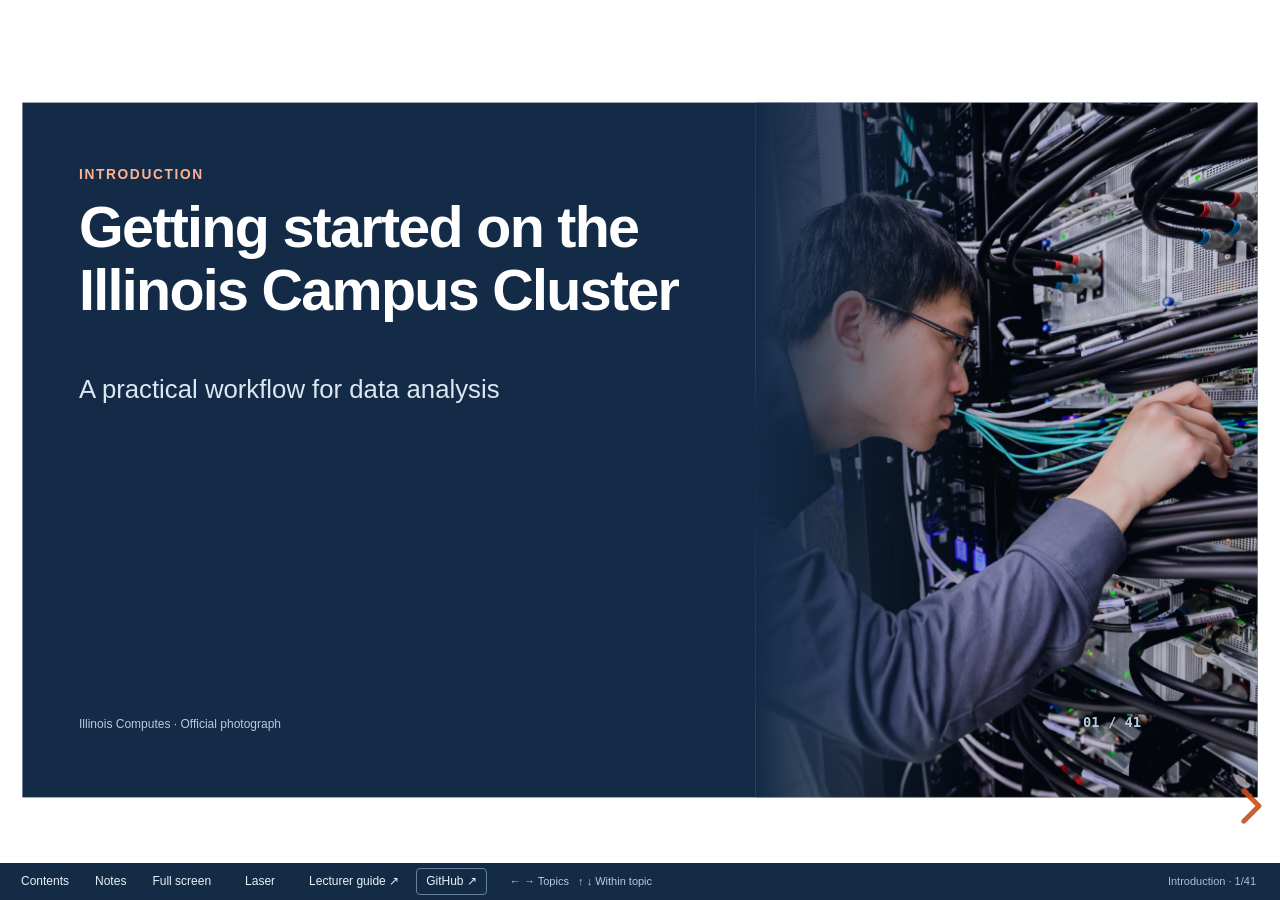
==== commit 51f721b7: "Merge repeated local and remote VS Code explanations" ====
--- a/index.html
+++ b/index.html
@@ -1,4 +1,4 @@
-<!DOCTYPE html><html lang="en"><head><meta charset="utf-8"><meta name="viewport" content="width=device-width, initial-scale=1"><title>Getting started on the Illinois Campus Cluster</title><link rel="stylesheet" href="vendor/reveal/dist/reveal.css"><link rel="stylesheet" href="theme.css?v=larger-file-example"></head><body><div class="reveal"><div class="slides"><section class="chapter-stack" data-chapter="Introduction" data-label="Introduction"><section class="lecture-slide cover" data-title="Getting started on the Illinois Campus Cluster" data-section="Introduction" data-position="" data-index="0" data-h="0" data-v="0"><div class="slide-inner"><header><div class="section-name">Introduction</div><h1>Getting started on the<br>Illinois Campus Cluster</h1></header><main class="slide-body"><div class="cover-copy"><p class="cover-sub">A practical workflow for data analysis</p></div><figure class="cover-photo"><img src="assets/cluster-photo.png" alt="University of Illinois computing hardware"></figure></main><footer><div class="sources"><a href="https://computes.illinois.edu/" target="_blank" rel="noopener">Illinois Computes · Official photograph</a></div><span class="page-number">01 / 42</span></footer></div><aside class="notes"><p>Hi everyone, I’m from Kun Wang’s lab. We mainly do computational work, so for us, HPC is a bit like the lab bench in a wet lab—it’s where we run our analyses. Today, I’ll give you a brief introduction to the Illinois Campus Cluster and walk through the basic skills you need to run computationally intensive analyses on it.</p><p><a href="https://computes.illinois.edu/" target="_blank" rel="noopener">Illinois Computes · Official photograph</a></p></aside></section></section><section class="chapter-stack" data-chapter="Access" data-label="01 · Access"><section class="lecture-slide image-slide" data-title="Prepare files on login nodes; run jobs on compute nodes" data-section="Access" data-position="1.1" data-index="1" data-h="1" data-v="0"><div class="slide-inner"><header><div class="section-name">01 · Access</div><h1>Prepare files on login nodes; run jobs on compute nodes</h1></header><main class="slide-body"><figure class="overview-image"><img src="assets/icc-overview.png" alt="Official NCSA Campus Cluster usage overview"><figcaption>HPC = high-performance computing. A node is one computer. Login: prepare files. Compute: run scheduled analysis.</figcaption></figure></main><footer><div class="sources"><a href="https://docs.ncsa.illinois.edu/systems/icc/en/latest/getting_started.html" target="_blank" rel="noopener">ICC · Getting Started</a> · <a href="https://docs.ncsa.illinois.edu/systems/icc/en/latest/user_guide/running_jobs.html" target="_blank" rel="noopener">ICC · Running Jobs</a></div><span class="page-number">02 / 42</span></footer></div><aside class="notes"><p>Before we connect, it helps to know what we’re connecting to. HPC means high-performance computing. A cluster is a group of connected computers, and each computer is called a node. In this diagram, our laptop connects to the head node, which we’ll call the login node.</p><p>That’s where we organize files, edit scripts, and submit work. Other people share this node, so we use compute nodes for the heavier analysis. To do that, we submit a job: we tell the scheduler what program we want to run and what resources it needs. The scheduler starts it when those resources are available.</p><p>Both kinds of node can access the project files through shared storage. Connecting with VS Code gives us access to those files, but it doesn’t reserve a compute node. Before any of this works, we need an approved account and permission to use the group’s resources.</p><p><a href="https://docs.ncsa.illinois.edu/systems/icc/en/latest/getting_started.html" target="_blank" rel="noopener">ICC · Getting Started</a> · <a href="https://docs.ncsa.illinois.edu/systems/icc/en/latest/user_guide/running_jobs.html" target="_blank" rel="noopener">ICC · Running Jobs</a></p></aside></section><section class="lecture-slide " data-title="Request access and confirm your allocation details" data-section="Access" data-position="1.2" data-index="2" data-h="1" data-v="1"><div class="slide-inner"><header><div class="section-name">01 · Access</div><h1>Request access and confirm your allocation details</h1></header><main class="slide-body"><div class="cols "><div><div class="rows"><div class="row"><strong>Existing lab access</strong><span>Ask your PI or technical contact which cluster group to join.</span></div><div class="row"><strong>A new computing need</strong><span>Start an Illinois Computes request.</span></div></div></div><div><table class=""><thead><tr><th>Detail to confirm</th><th>Used for</th></tr></thead><tbody><tr><td>NetID</td><td>Your login identity</td></tr><tr><td>Slurm account</td><td>The group’s assigned computing resources</td></tr><tr><td>Partition</td><td>A queue you may submit to</td></tr><tr><td>Project path</td><td>A folder where you have permission to save files</td></tr></tbody></table></div></div><div class="link-row"><a href="https://campuscluster.illinois.edu/new_forms/user_form.php" target="_blank">Research access request ↗</a><a href="https://computes.illinois.edu/submitrequest/" target="_blank">Illinois Computes request ↗</a></div><p class="small">Before connecting: get account approval, confirm these four details, and set up Duo.</p></main><footer><div class="sources"><a href="https://docs.ncsa.illinois.edu/systems/icc/en/latest/user_guide/accessing.html" target="_blank" rel="noopener">ICC · Accessing the System</a> · <a href="https://campuscluster.illinois.edu/access/" target="_blank" rel="noopener">Campus Cluster · Access routes</a> · <a href="https://computes.illinois.edu/submitrequest/" target="_blank" rel="noopener">Illinois Computes · Request resources</a> · <a href="https://docs.ncsa.illinois.edu/systems/icc/en/latest/user_guide/running_jobs.html" target="_blank" rel="noopener">ICC · Running Jobs</a></div><span class="page-number">03 / 42</span></footer></div><aside class="notes"><p>For access, I’d start with your PI or the person who manages computing for your group. If the group already uses the cluster, they can tell you which group to join. You may see the term investor group—that means a lab or organization that has arranged cluster resources. For a new computing need, Illinois Computes is another starting point. The form starts the request; we still need approval and account setup before we can log in.</p><p>There are four details we’ll use throughout the talk. Your NetID identifies you. Your Slurm account identifies the group resources your job can use, so it isn’t the same as your NetID. Slurm is the software that schedules jobs. The partition is a queue of eligible resources, and the project path tells us where we can save files.</p><p>Ask for an account and partition that work together, a folder you can write to, and help setting up Duo if needed. Anywhere you see something like YOUR_NETID, replace it with your own value. With those details ready, we can try the first connection.</p><p><a href="https://docs.ncsa.illinois.edu/systems/icc/en/latest/user_guide/accessing.html" target="_blank" rel="noopener">ICC · Accessing the System</a> · <a href="https://campuscluster.illinois.edu/access/" target="_blank" rel="noopener">Campus Cluster · Access routes</a> · <a href="https://computes.illinois.edu/submitrequest/" target="_blank" rel="noopener">Illinois Computes · Request resources</a> · <a href="https://docs.ncsa.illinois.edu/systems/icc/en/latest/user_guide/running_jobs.html" target="_blank" rel="noopener">ICC · Running Jobs</a></p></aside></section><section class="lecture-slide compact" data-title="The first SSH login" data-section="Access" data-position="1.3" data-index="3" data-h="1" data-v="2"><div class="slide-inner"><header><div class="section-name">01 · Access</div><h1>The first SSH login</h1></header><main class="slide-body"><div class="code-label">On your laptop: open Terminal (macOS) or PowerShell (Windows)</div><pre class=""><code>ssh YOUR_NETID@cc-login.campuscluster.illinois.edu</code></pre><p class="small"><code>ssh</code> starts the connection · before <code>@</code>: your user name · after <code>@</code>: the cluster address</p><div class="cols "><div><div class="rows"><div class="row"><strong>1 · Run the command</strong><span>Replace YOUR_NETID, then press Enter.</span></div><div class="row"><strong>2 · Password</strong><span>Type your NetID password and press Enter; typing stays hidden.</span></div><div class="row"><strong>3 · Duo</strong><span>Follow the prompt and approve the authentication request.</span></div></div></div><div><figure class="login-image"><img src="assets/icc-login.png" alt="Official example of a successful ICC login"><figcaption>A welcome message and cluster command prompt confirm login. Screenshot dates and quotas are historical.</figcaption></figure></div></div></main><footer><div class="sources"><a href="https://docs.ncsa.illinois.edu/systems/icc/en/latest/user_guide/accessing.html" target="_blank" rel="noopener">ICC · Accessing the System</a></div><span class="page-number">04 / 42</span></footer></div><aside class="notes"><p>We’ll start with a quick connection from the laptop. On a Mac, open Terminal; on Windows, open PowerShell. If Windows doesn’t recognize ssh, you’ll need to enable the OpenSSH Client first.</p><p>In this line, ssh starts the connection. Your NetID goes before the at sign, and the cluster address goes after it. Replace YOUR_NETID, leave the hostname as shown, and press Enter.</p><p>The first time, SSH may ask you to confirm the server’s identity. Check that fingerprint against institutional guidance or with support before accepting it. If you get an unexpected warning that the host has changed, check that too. Then enter your NetID password. You won’t see anything appear as you type—that’s normal. Complete the Duo prompt on your registered device. ICC uses your password and Duo here, rather than user-created SSH keys.</p><p>Once we see the welcome message and a command prompt, we’re connected. The prompt tells us the shell is ready, and commands typed here run on the cluster. The screenshot is an older example, so its dates and quota numbers aren’t current guidance. We can type exit to close this test connection without deleting anything. VS Code will make its own connection, so let’s look at that tool next.</p><p><a href="https://docs.ncsa.illinois.edu/systems/icc/en/latest/user_guide/accessing.html" target="_blank" rel="noopener">ICC · Accessing the System</a></p></aside></section></section><section class="chapter-stack" data-chapter="Files in VS Code" data-label="02 · Files in VS Code"><section class="lecture-slide vscode-intro" data-title="VS Code is an editor for code and project files" data-section="Files in VS Code" data-position="2.1" data-index="4" data-h="2" data-v="0"><div class="slide-inner"><header><div class="section-name">02 · Files in VS Code</div><h1>VS Code is an editor for code and project files</h1></header><main class="slide-body"><div class="vscode-intro-grid"><figure class="vscode-interface-image"><img src="assets/vscode-interface.png" alt="Official Microsoft VS Code screenshot showing the Explorer, code editors, and terminal"><figcaption>Microsoft example: B = files, C = editor, D = terminal panel.</figcaption></figure><div class="vscode-intro-copy"><p class="">Visual Studio Code (VS Code) is Microsoft’s code editor for working with scripts and project files.</p><div class="rows"><div class="row"><strong>B · Explorer</strong><span>Browse files and folders in the left sidebar.</span></div><div class="row"><strong>C · Editor</strong><span>Read and edit scripts in the main area.</span></div><div class="row"><strong>D · Terminal</strong><span>Enter commands in the bottom panel.</span></div></div></div></div></main><footer><div class="sources"><a href="https://code.visualstudio.com/docs/editing/getting-started/userinterface" target="_blank" rel="noopener">Microsoft · VS Code user interface</a></div><span class="page-number">05 / 42</span></footer></div><aside class="notes"><p>This is Visual Studio Code, or just VS Code. It’s Microsoft’s editor for code and project files. The useful thing is that we can browse files, edit them, and use a terminal in one window. When I say script, I mean a text file containing instructions for a program to run.</p><p>This screenshot is Microsoft’s example, so we won’t be using these particular files or this code. The area marked B is Explorer, where we browse folders and files. The areas marked C show the files we’ve opened in the editor. Down at D is the terminal, where we enter commands. That bottom panel can show other things too, but here it’s showing a terminal.</p><p>Those are the three areas we’ll keep coming back to: files on the left, editing in the main area, and commands in the terminal. We can also use this same window to work with files on the cluster.</p><p><a href="https://code.visualstudio.com/docs/editing/getting-started/userinterface" target="_blank" rel="noopener">Microsoft · VS Code user interface</a></p></aside></section><section class="lecture-slide " data-title="Use local VS Code to edit files on the cluster" data-section="Files in VS Code" data-position="2.2" data-index="5" data-h="2" data-v="1"><div class="slide-inner"><header><div class="section-name">02 · Files in VS Code</div><h1>Use local VS Code to edit files on the cluster</h1></header><main class="slide-body"><figure class="wide-image"><img src="assets/vscode-architecture.png" alt="Microsoft Remote - SSH architecture showing the local editor and remote files"><figcaption>Microsoft diagram: the laptop editor connects over SSH to remote project files.</figcaption></figure><div class="rows"><div class="row"><strong>On your laptop</strong><span>The VS Code window and its controls</span></div><div class="row"><strong>On the cluster</strong><span>The project files and commands from the remote terminal</span></div></div><p class="callout">Open, edit, and save cluster files directly in the VS Code window.</p></main><footer><div class="sources"><a href="https://code.visualstudio.com/docs/remote/ssh" target="_blank" rel="noopener">Microsoft · Remote - SSH</a></div><span class="page-number">06 / 42</span></footer></div><aside class="notes"><p>Here’s why I recommend VS Code for this workflow. The window stays on your laptop, but it can open files stored on the cluster. Microsoft’s Remote - SSH extension makes that connection using SSH.</p><p>On the left of the diagram is the editor we’re looking at. On the right is the remote computer, where the project files and the processes behind the remote terminal live. Once they’re connected, we can open a remote file, make a change, and save it straight back to the cluster. We don’t have to download it, edit a local copy, and upload it again every time.</p><p>We’ll still use Slurm to get resources for an analysis. This connection is how we reach the files. The part that can feel confusing at first is that the window is on one computer while the files and commands are on another. Let’s make that a little more concrete.</p><p><a href="https://code.visualstudio.com/docs/remote/ssh" target="_blank" rel="noopener">Microsoft · Remote - SSH</a></p></aside></section><section class="lecture-slide concept-slide" data-title="Files stay on the cluster; terminal commands run there" data-section="Files in VS Code" data-position="2.3" data-index="6" data-h="2" data-v="2"><div class="slide-inner"><header><div class="section-name">02 · Files in VS Code</div><h1>Files stay on the cluster; terminal commands run there</h1></header><main class="slide-body">
+<!DOCTYPE html><html lang="en"><head><meta charset="utf-8"><meta name="viewport" content="width=device-width, initial-scale=1"><title>Getting started on the Illinois Campus Cluster</title><link rel="stylesheet" href="vendor/reveal/dist/reveal.css"><link rel="stylesheet" href="theme.css?v=visual-walkthrough"><link rel="stylesheet" href="vscode-visuals.css?v=1"><link rel="stylesheet" href="workflow-visuals.css?v=1"></head><body><div class="reveal"><div class="slides"><section class="chapter-stack" data-chapter="Introduction" data-label="Introduction"><section class="lecture-slide cover" data-title="Getting started on the Illinois Campus Cluster" data-section="Introduction" data-position="" data-index="0" data-h="0" data-v="0"><div class="slide-inner"><header><div class="section-name">Introduction</div><h1>Getting started on the<br>Illinois Campus Cluster</h1></header><main class="slide-body"><div class="cover-copy"><p class="cover-sub">A practical workflow for data analysis</p></div><figure class="cover-photo"><img src="assets/cluster-photo.png" alt="University of Illinois computing hardware"></figure></main><footer><div class="sources"><a href="https://computes.illinois.edu/" target="_blank" rel="noopener">Illinois Computes · Official photograph</a></div><span class="page-number">01 / 41</span></footer></div><aside class="notes"><p>Hi everyone, I’m from Kun Wang’s lab. We mainly do computational work, so for us, HPC is a bit like the lab bench in a wet lab—it’s where we run our analyses. Today, I’ll give you a brief introduction to the Illinois Campus Cluster and walk through the basic skills you need to run computationally intensive analyses on it.</p><p><a href="https://computes.illinois.edu/" target="_blank" rel="noopener">Illinois Computes · Official photograph</a></p></aside></section></section><section class="chapter-stack" data-chapter="Access" data-label="01 · Access"><section class="lecture-slide image-slide" data-title="Prepare files on login nodes; run jobs on compute nodes" data-section="Access" data-position="1.1" data-index="1" data-h="1" data-v="0"><div class="slide-inner"><header><div class="section-name">01 · Access</div><h1>Prepare files on login nodes; run jobs on compute nodes</h1></header><main class="slide-body"><figure class="overview-image"><img src="assets/icc-overview.png" alt="Official NCSA Campus Cluster usage overview"><figcaption>HPC = high-performance computing. A node is one computer. Login: prepare files. Compute: run scheduled analysis.</figcaption></figure></main><footer><div class="sources"><a href="https://docs.ncsa.illinois.edu/systems/icc/en/latest/getting_started.html" target="_blank" rel="noopener">ICC · Getting Started</a> · <a href="https://docs.ncsa.illinois.edu/systems/icc/en/latest/user_guide/running_jobs.html" target="_blank" rel="noopener">ICC · Running Jobs</a></div><span class="page-number">02 / 41</span></footer></div><aside class="notes"><p>Before we connect, it helps to know what we’re connecting to. HPC means high-performance computing. A cluster is a group of connected computers, and each computer is called a node. In this diagram, our laptop connects to the head node, which we’ll call the login node.</p><p>That’s where we organize files, edit scripts, and submit work. Other people share this node, so we use compute nodes for the heavier analysis. To do that, we submit a job: we tell the scheduler what program we want to run and what resources it needs. The scheduler starts it when those resources are available.</p><p>Both kinds of node can access the project files through shared storage. Connecting with VS Code gives us access to those files, but it doesn’t reserve a compute node. Before any of this works, we need an approved account and permission to use the group’s resources.</p><p><a href="https://docs.ncsa.illinois.edu/systems/icc/en/latest/getting_started.html" target="_blank" rel="noopener">ICC · Getting Started</a> · <a href="https://docs.ncsa.illinois.edu/systems/icc/en/latest/user_guide/running_jobs.html" target="_blank" rel="noopener">ICC · Running Jobs</a></p></aside></section><section class="lecture-slide " data-title="Request access and confirm your allocation details" data-section="Access" data-position="1.2" data-index="2" data-h="1" data-v="1"><div class="slide-inner"><header><div class="section-name">01 · Access</div><h1>Request access and confirm your allocation details</h1></header><main class="slide-body"><div class="cols "><div><div class="rows"><div class="row"><strong>Existing lab access</strong><span>Ask your PI or technical contact which cluster group to join.</span></div><div class="row"><strong>A new computing need</strong><span>Start an Illinois Computes request.</span></div></div></div><div><table class=""><thead><tr><th>Detail to confirm</th><th>Used for</th></tr></thead><tbody><tr><td>NetID</td><td>Your login identity</td></tr><tr><td>Slurm account</td><td>The group’s assigned computing resources</td></tr><tr><td>Partition</td><td>A queue you may submit to</td></tr><tr><td>Project path</td><td>A folder where you have permission to save files</td></tr></tbody></table></div></div><div class="link-row"><a href="https://campuscluster.illinois.edu/new_forms/user_form.php" target="_blank">Research access request ↗</a><a href="https://computes.illinois.edu/submitrequest/" target="_blank">Illinois Computes request ↗</a></div><p class="small">Before connecting: get account approval, confirm these four details, and set up Duo.</p></main><footer><div class="sources"><a href="https://docs.ncsa.illinois.edu/systems/icc/en/latest/user_guide/accessing.html" target="_blank" rel="noopener">ICC · Accessing the System</a> · <a href="https://campuscluster.illinois.edu/access/" target="_blank" rel="noopener">Campus Cluster · Access routes</a> · <a href="https://computes.illinois.edu/submitrequest/" target="_blank" rel="noopener">Illinois Computes · Request resources</a> · <a href="https://docs.ncsa.illinois.edu/systems/icc/en/latest/user_guide/running_jobs.html" target="_blank" rel="noopener">ICC · Running Jobs</a></div><span class="page-number">03 / 41</span></footer></div><aside class="notes"><p>For access, I’d start with your PI or the person who manages computing for your group. If the group already uses the cluster, they can tell you which group to join. You may see the term investor group—that means a lab or organization that has arranged cluster resources. For a new computing need, Illinois Computes is another starting point. The form starts the request; we still need approval and account setup before we can log in.</p><p>There are four details we’ll use throughout the talk. Your NetID identifies you. Your Slurm account identifies the group resources your job can use, so it isn’t the same as your NetID. Slurm is the software that schedules jobs. The partition is a queue of eligible resources, and the project path tells us where we can save files.</p><p>Ask for an account and partition that work together, a folder you can write to, and help setting up Duo if needed. Anywhere you see something like YOUR_NETID, replace it with your own value. With those details ready, we can try the first connection.</p><p><a href="https://docs.ncsa.illinois.edu/systems/icc/en/latest/user_guide/accessing.html" target="_blank" rel="noopener">ICC · Accessing the System</a> · <a href="https://campuscluster.illinois.edu/access/" target="_blank" rel="noopener">Campus Cluster · Access routes</a> · <a href="https://computes.illinois.edu/submitrequest/" target="_blank" rel="noopener">Illinois Computes · Request resources</a> · <a href="https://docs.ncsa.illinois.edu/systems/icc/en/latest/user_guide/running_jobs.html" target="_blank" rel="noopener">ICC · Running Jobs</a></p></aside></section><section class="lecture-slide compact" data-title="The first SSH login" data-section="Access" data-position="1.3" data-index="3" data-h="1" data-v="2"><div class="slide-inner"><header><div class="section-name">01 · Access</div><h1>The first SSH login</h1></header><main class="slide-body"><div class="code-label">On your laptop: open Terminal (macOS) or PowerShell (Windows)</div><pre class=""><code>ssh YOUR_NETID@cc-login.campuscluster.illinois.edu</code></pre><p class="small"><code>ssh</code> starts the connection · before <code>@</code>: your user name · after <code>@</code>: the cluster address</p><div class="cols "><div><div class="rows"><div class="row"><strong>1 · Run the command</strong><span>Replace YOUR_NETID, then press Enter.</span></div><div class="row"><strong>2 · Password</strong><span>Type your NetID password and press Enter; typing stays hidden.</span></div><div class="row"><strong>3 · Duo</strong><span>Follow the prompt and approve the authentication request.</span></div></div></div><div><figure class="login-image"><img src="assets/icc-login.png" alt="Official example of a successful ICC login"><figcaption>A welcome message and cluster command prompt confirm login. Screenshot dates and quotas are historical.</figcaption></figure></div></div></main><footer><div class="sources"><a href="https://docs.ncsa.illinois.edu/systems/icc/en/latest/user_guide/accessing.html" target="_blank" rel="noopener">ICC · Accessing the System</a></div><span class="page-number">04 / 41</span></footer></div><aside class="notes"><p>We’ll start with a quick connection from the laptop. On a Mac, open Terminal; on Windows, open PowerShell. If Windows doesn’t recognize ssh, you’ll need to enable the OpenSSH Client first.</p><p>In this line, ssh starts the connection. Your NetID goes before the at sign, and the cluster address goes after it. Replace YOUR_NETID, leave the hostname as shown, and press Enter.</p><p>The first time, SSH may ask you to confirm the server’s identity. Check that fingerprint against institutional guidance or with support before accepting it. If you get an unexpected warning that the host has changed, check that too. Then enter your NetID password. You won’t see anything appear as you type—that’s normal. Complete the Duo prompt on your registered device. ICC uses your password and Duo here, rather than user-created SSH keys.</p><p>Once we see the welcome message and a command prompt, we’re connected. The prompt tells us the shell is ready, and commands typed here run on the cluster. The screenshot is an older example, so its dates and quota numbers aren’t current guidance. We can type exit to close this test connection without deleting anything. VS Code will make its own connection, so let’s look at that tool next.</p><p><a href="https://docs.ncsa.illinois.edu/systems/icc/en/latest/user_guide/accessing.html" target="_blank" rel="noopener">ICC · Accessing the System</a></p></aside></section></section><section class="chapter-stack" data-chapter="Files in VS Code" data-label="02 · Files in VS Code"><section class="lecture-slide vscode-intro" data-title="VS Code is an editor for code and project files" data-section="Files in VS Code" data-position="2.1" data-index="4" data-h="2" data-v="0"><div class="slide-inner"><header><div class="section-name">02 · Files in VS Code</div><h1>VS Code is an editor for code and project files</h1></header><main class="slide-body"><div class="vscode-intro-grid"><figure class="vscode-interface-image"><img src="assets/vscode-interface.png" alt="Official Microsoft VS Code screenshot showing the Explorer, code editors, and terminal"><figcaption>Microsoft example: B = files, C = editor, D = terminal panel.</figcaption></figure><div class="vscode-intro-copy"><p class="">Visual Studio Code (VS Code) is Microsoft’s code editor for working with scripts and project files.</p><div class="rows"><div class="row"><strong>B · Explorer</strong><span>Browse files and folders in the left sidebar.</span></div><div class="row"><strong>C · Editor</strong><span>Read and edit scripts in the main area.</span></div><div class="row"><strong>D · Terminal</strong><span>Enter commands in the bottom panel.</span></div></div></div></div></main><footer><div class="sources"><a href="https://code.visualstudio.com/docs/editing/getting-started/userinterface" target="_blank" rel="noopener">Microsoft · VS Code user interface</a></div><span class="page-number">05 / 41</span></footer></div><aside class="notes"><p>This is Visual Studio Code, or just VS Code. It’s Microsoft’s editor for code and project files. The useful thing is that we can browse files, edit them, and use a terminal in one window. When I say script, I mean a text file containing instructions for a program to run.</p><p>This screenshot is Microsoft’s example, so we won’t be using these particular files or this code. The area marked B is Explorer, where we browse folders and files. The areas marked C show the files we’ve opened in the editor. Down at D is the terminal, where we enter commands. That bottom panel can show other things too, but here it’s showing a terminal.</p><p>Those are the three areas we’ll keep coming back to: files on the left, editing in the main area, and commands in the terminal. We can also use this same window to work with files on the cluster.</p><p><a href="https://code.visualstudio.com/docs/editing/getting-started/userinterface" target="_blank" rel="noopener">Microsoft · VS Code user interface</a></p></aside></section><section class="lecture-slide concept-slide" data-title="Files stay on the cluster; terminal commands run there" data-section="Files in VS Code" data-position="2.2" data-index="5" data-h="2" data-v="1"><div class="slide-inner"><header><div class="section-name">02 · Files in VS Code</div><h1>Files stay on the cluster; terminal commands run there</h1></header><main class="slide-body">
 <div class="concept-figure local-remote-figure" role="img" aria-label="The VS Code window is on the laptop. An SSH connection reaches project files and a terminal on the cluster. Saving edits updates the remote project file.">
   <div class="place local-place">
     <div class="place-heading">LOCAL <strong>Your laptop</strong></div>
@@ -10,9 +10,7 @@
     <div class="remote-project"><strong>Project files</strong><code>demo/analysis.py</code><span>Save updates this file.</span></div>
     <div class="remote-shell"><strong>Remote terminal</strong><span>Commands run on the cluster.</span></div>
   </div>
-</div><p class="callout">In the SSH window, saves update cluster files and terminal commands run on the connected host.</p></main><footer><div class="sources"><a href="https://code.visualstudio.com/docs/remote/ssh" target="_blank" rel="noopener">Microsoft · Remote - SSH</a> · <a href="https://docs.ncsa.illinois.edu/systems/icc/en/latest/user_guide/prog_env.html#visual-studio-code" target="_blank" rel="noopener">ICC · VS Code setup</a></div><span class="page-number">07 / 42</span></footer></div><aside class="notes"><p>Suppose we’ve opened analysis.py in this connected VS Code window. We’re looking at it on the laptop, but the file itself is demo/analysis.py on the cluster. When we press Save, that remote file is the one that changes. This picture shows where we’ll end up after uploading the project; we’ll walk through those steps in a moment.</p><p>The terminal works in a similar way. We see it on the laptop screen, but its commands run on the connected cluster host. Our first connection goes to a login node. If we opened a separate local terminal, its commands would run on the laptop instead. Later, an interactive job will let us open a shell on a compute node, so we’ll check which host we’re using.</p><p>For everyday file work, we can open, edit, and save directly in this window. To get that working, we need VS Code and the Remote - SSH extension on the laptop.</p><p><a href="https://code.visualstudio.com/docs/remote/ssh" target="_blank" rel="noopener">Microsoft · Remote - SSH</a> · <a href="https://docs.ncsa.illinois.edu/systems/icc/en/latest/user_guide/prog_env.html#visual-studio-code" target="_blank" rel="noopener">ICC · VS Code setup</a></p></aside></section><section class="lecture-slide " data-title="Install VS Code and the Remote - SSH extension" data-section="Files in VS Code" data-position="2.4" data-index="7" data-h="2" data-v="3"><div class="slide-inner"><header><div class="section-name">02 · Files in VS Code</div><h1>Install VS Code and the Remote - SSH extension</h1></header><main class="slide-body"><div class="rows"><div class="row"><strong>Install VS Code</strong><span>Download, install, and open the desktop application.</span></div><div class="row"><strong>Open Extensions</strong><span>Click the Extensions icon in VS Code’s left sidebar.</span></div><div class="row"><strong>Search</strong><span>Enter Remote - SSH; choose the extension published by Microsoft.</span></div><div class="row"><strong>Install</strong><span>Click Install for Remote - SSH and wait until installation finishes.</span></div></div><div class="link-row"><a href="https://code.visualstudio.com/docs/setup/setup-overview" target="_blank">Official VS Code setup ↗</a></div><p class="callout">This installs the editor and connection tool on your laptop.</p></main><footer><div class="sources"><a href="https://code.visualstudio.com/docs/setup/setup-overview" target="_blank" rel="noopener">Microsoft · VS Code setup</a> · <a href="https://code.visualstudio.com/docs/remote/ssh" target="_blank" rel="noopener">Microsoft · Remote - SSH</a></div><span class="page-number">08 / 42</span></footer></div><aside class="notes"><p>There are two things to install on the laptop. First, download VS Code for your operating system, install it, and open it. Then click the Extensions icon in the sidebar. Extensions are add-ons that give the editor extra features.</p><p>Search for Remote - SSH and look for Microsoft as the publisher. Click Install and wait for it to finish. That adds the commands we need to connect to the cluster.</p><p>At this point, we’ve prepared the editor on the laptop. We’ll set up Python and the analysis packages on the cluster separately, when we get to software setup.</p><p>To start the connection, we’ll use something called the Command Palette. It’s a searchable menu of VS Code actions, so we can type the name of the action we want. We’ll use it with the same NetID and cluster hostname that worked in our SSH test.</p><p><a href="https://code.visualstudio.com/docs/setup/setup-overview" target="_blank" rel="noopener">Microsoft · VS Code setup</a> · <a href="https://code.visualstudio.com/docs/remote/ssh" target="_blank" rel="noopener">Microsoft · Remote - SSH</a></p></aside></section><section class="lecture-slide compact" data-title="Connecting VS Code with Remote - SSH" data-section="Files in VS Code" data-position="2.5" data-index="8" data-h="2" data-v="4"><div class="slide-inner"><header><div class="section-name">02 · Files in VS Code</div><h1>Connecting VS Code with Remote - SSH</h1></header><main class="slide-body"><div class="rows"><div class="row"><strong>Command Palette</strong><span>Cmd+Shift+P on macOS; Ctrl+Shift+P on Windows/Linux</span></div><div class="row"><strong>Choose</strong><span>Remote-SSH: Connect to Host…</span></div><div class="row"><strong>Enter and sign in</strong><span>YOUR_NETID@cc-login.campuscluster.illinois.edu</span></div></div><figure class="host-image"><img src="assets/vscode-host.png" alt="Microsoft example of the Connect to Host selector"><figcaption>Microsoft example UI. Enter your NetID and the ICC hostname in this field.</figcaption></figure><p class="small">Sign in with password + Duo. Choose Linux if asked. Confirm the lower-left SSH indicator names the cluster.</p></main><footer><div class="sources"><a href="https://docs.ncsa.illinois.edu/systems/icc/en/latest/user_guide/prog_env.html#visual-studio-code" target="_blank" rel="noopener">ICC · VS Code setup</a> · <a href="https://code.visualstudio.com/docs/remote/ssh" target="_blank" rel="noopener">Microsoft · Remote - SSH</a></div><span class="page-number">09 / 42</span></footer></div><aside class="notes"><p>To open the Command Palette, press Command-Shift-P on a Mac, or Control-Shift-P on Windows or Linux. Search for Remote-SSH: Connect to Host. Then enter your NetID and the cluster hostname, just as we did in the terminal connection.</p><p>You’ll go through the password and Duo prompts again. If VS Code asks which operating system the remote computer uses, choose Linux—that’s what the cluster runs. It may open a separate connected window.</p><p>To check that it worked, look at the SSH indicator in the lower-left corner. It should name the cluster host. That tells us this window is connected to the remote computer. If it seems stuck waiting, check the Remote - SSH output or login terminal; there may be an authentication prompt waiting for a response.</p><p>Once we’re connected, we need somewhere to put our project. We’ll choose that location before uploading the files.</p><p><a href="https://docs.ncsa.illinois.edu/systems/icc/en/latest/user_guide/prog_env.html#visual-studio-code" target="_blank" rel="noopener">ICC · VS Code setup</a> · <a href="https://code.visualstudio.com/docs/remote/ssh" target="_blank" rel="noopener">Microsoft · Remote - SSH</a></p></aside></section><section class="lecture-slide storage-slide" data-title="Choose home, project, or scratch storage" data-section="Files in VS Code" data-position="2.6" data-index="9" data-h="2" data-v="5"><div class="slide-inner"><header><div class="section-name">02 · Files in VS Code</div><h1>Choose home, project, or scratch storage</h1></header><main class="slide-body"><table class=""><thead><tr><th>Location</th><th>Use it for</th><th>Limits and actions</th></tr></thead><tbody><tr><td>/u/YOUR_NETID</td><td>Settings and small personal files</td><td>Very limited quota: 100 GiB (soft limit). Keep large datasets elsewhere.</td></tr><tr><td>/projects/YOUR_GROUP</td><td>Group data, software, and retained outputs</td><td>Shared group quota. Keep backups: no snapshots are kept for file recovery.</td></tr><tr><td>/scratch/YOUR_NETID</td><td>Temporary working data</td><td>Temporary only: files typically deleted after 30 days without access, sometimes sooner.</td></tr></tbody></table><p class="callout">Use your group’s full project path; <code>/projects/YOUR_GROUP</code> is a placeholder.</p></main><footer><div class="sources"><a href="https://docs.ncsa.illinois.edu/systems/icc/en/latest/user_guide/storage_data.html" target="_blank" rel="noopener">ICC · Storage and Data</a></div><span class="page-number">10 / 42</span></footer></div><aside class="notes"><p>Before we upload anything, we need to choose where it will live. Home, project, and scratch storage have different jobs.</p><p>Home, under /u, is for settings and small personal files. It has a very limited quota, which means a limit on how much space you can use: 100 GiB as the documented soft limit and 103 GiB as the hard limit. If you stay above the soft limit for seven days, new writes stop until you reduce your usage. You can’t expand the home quota, so it’s a poor place to collect large datasets.</p><p>Project storage is shared by the group, and the available space depends on its allocation. It has no snapshots—saved filesystem states that let you recover earlier files—so important data need a separate backup plan.</p><p>Scratch is temporary workspace. Files are typically deleted after 30 days without access, sometimes sooner if space is tight. Once purged, they can’t be recovered, so move valuable outputs elsewhere.</p><p>For our project, we’ll use the full path supplied by the group, where we have permission to save files. The path on the slide is a placeholder. We’ll open that parent folder first, then upload demo into it.</p><p><a href="https://docs.ncsa.illinois.edu/systems/icc/en/latest/user_guide/storage_data.html" target="_blank" rel="noopener">ICC · Storage and Data</a></p></aside></section><section class="lecture-slide compact" data-title="Open the remote project location" data-section="Files in VS Code" data-position="2.7" data-index="10" data-h="2" data-v="6"><div class="slide-inner"><header><div class="section-name">02 · Files in VS Code</div><h1>Open the remote project location</h1></header><main class="slide-body"><figure class="folder-image"><img src="assets/vscode-folder.png" alt="Microsoft example of opening a folder over SSH"><figcaption>Microsoft example UI. Replace its sample path with your assigned project location.</figcaption></figure><div class="rows"><div class="row"><strong>File → Open Folder</strong><span>Open /projects/YOUR_GROUP or your assigned path.</span></div><div class="row"><strong>Check the connection</strong><span>Confirm the lower-left SSH indicator names the cluster.</span></div><div class="row"><strong>Check Explorer</strong><span>It should show the group folder that will receive demo.</span></div></div><p class="callout">The Explorer now shows the remote location, before the upload.</p></main><footer><div class="sources"><a href="https://code.visualstudio.com/docs/remote/ssh" target="_blank" rel="noopener">Microsoft · Remote - SSH</a></div><span class="page-number">11 / 42</span></footer></div><aside class="notes"><p>We’ve chosen a storage location, so we can open it in VS Code. In the connected window, go to File, then Open Folder, and enter your approved group path. Here, /projects/YOUR_GROUP stands for the parent folder where we’ll put demo.</p><p>Microsoft’s screenshot uses a path from its own example system. Yours should be the full path your group gave you. Also check that the SSH indicator still names the cluster. With that connection active, the folders in Explorer are on the remote computer.</p><p>At this point, we’ve opened the destination, but we haven’t uploaded anything yet. The demo folder is still on the laptop. It helps to keep those two locations clear: the folder we’re taking from the laptop, and the folder we’re putting it into on the cluster. Next, we’ll make that transfer.</p><p><a href="https://code.visualstudio.com/docs/remote/ssh" target="_blank" rel="noopener">Microsoft · Remote - SSH</a></p></aside></section><section class="lecture-slide compact" data-title="Upload the demo folder with VS Code" data-section="Files in VS Code" data-position="2.8" data-index="11" data-h="2" data-v="7"><div class="slide-inner"><header><div class="section-name">02 · Files in VS Code</div><h1>Upload the demo folder with VS Code</h1></header><main class="slide-body"><div class="rows"><div class="row"><strong>On the laptop</strong><span>Unzip the offline package; find HPC_Introduction/demo.</span></div><div class="row"><strong>Upload</strong><span>Drag demo into the remote Explorer destination.</span></div><div class="row"><strong>Open the project</strong><span>File → Open Folder → /projects/YOUR_GROUP/demo</span></div><div class="row"><strong>Check a file</strong><span>Open data/samples.csv and look for the three sample rows.</span></div></div><p class="callout">After upload finishes, open data/samples.csv from the remote Explorer to check it arrived.</p></main><footer><div class="sources"><a href="https://code.visualstudio.com/docs/remote/ssh" target="_blank" rel="noopener">Microsoft · Remote - SSH</a> · <a href="https://github.com/microsoft/vscode/blob/main/src/vs/workbench/contrib/files/browser/fileImportExport.ts" target="_blank" rel="noopener">Microsoft · File import and download implementation</a> · <a href="https://docs.ncsa.illinois.edu/systems/icc/en/latest/user_guide/storage_data.html" target="_blank" rel="noopener">ICC · Storage and Data</a></div><span class="page-number">12 / 42</span></footer></div><aside class="notes"><p>The offline package includes a small demo folder with the input file and scripts we’ll use. After unzipping it on the laptop, look inside HPC_Introduction. Drag the whole demo folder into the remote Explorer destination. Aim for the file list in Explorer, rather than an open editor tab.</p><p>Once the transfer finishes, use File, Open Folder again and open the uploaded demo folder. The example path is /projects/YOUR_GROUP/demo; yours will use the group’s actual location. Expand data and open samples.csv. We should see a header and three sample rows. That checks that the file arrived and we can read it on the cluster.</p><p>From here, Command-S or Control-S saves our edits directly to the remote file. Dragging files is convenient for this small example. For a large dataset, use the transfer service your group recommends, such as Globus, and check that the transfer finishes before starting the analysis.</p><p>Our files are in place. We can open a terminal in this same project folder next.</p><p><a href="https://code.visualstudio.com/docs/remote/ssh" target="_blank" rel="noopener">Microsoft · Remote - SSH</a> · <a href="https://github.com/microsoft/vscode/blob/main/src/vs/workbench/contrib/files/browser/fileImportExport.ts" target="_blank" rel="noopener">Microsoft · File import and download implementation</a> · <a href="https://docs.ncsa.illinois.edu/systems/icc/en/latest/user_guide/storage_data.html" target="_blank" rel="noopener">ICC · Storage and Data</a></p></aside></section></section><section class="chapter-stack" data-chapter="Shell essentials" data-label="03 · Shell essentials"><section class="lecture-slide " data-title="Open a terminal in the same project" data-section="Shell essentials" data-position="3.1" data-index="12" data-h="3" data-v="0"><div class="slide-inner"><header><div class="section-name">03 · Shell essentials</div><h1>Open a terminal in the same project</h1></header><main class="slide-body"><div class="code-label">VS Code → Terminal → New Terminal</div><pre class=""><code>hostname
-cd /projects/YOUR_GROUP/demo
-pwd</code></pre><div class="rows"><div class="row"><strong>hostname</strong><span>Print the host name; expect a login node here.</span></div><div class="row"><strong>cd</strong><span>Change to the remote project folder shown in Explorer.</span></div><div class="row"><strong>pwd</strong><span>Print the full current folder path.</span></div></div><p class="callout">Run one line, press Enter, wait for the prompt, then continue.</p></main><footer><div class="sources"><a href="https://missing.csail.mit.edu/2026/course-shell/" target="_blank" rel="noopener">Missing Semester · Introduction to the Shell (2026)</a></div><span class="page-number">13 / 42</span></footer></div><aside class="notes"><p>We’ve been working with files through the interface. For the next steps, we’ll also use a few commands. In the remote VS Code window, choose Terminal, then New Terminal. The terminal is the text window; the shell is the program that reads what we type. Here, that shell runs on the connected cluster host.</p><p>We’ll use these three lines one at a time. hostname tells us which computer we’re on. At this stage, we expect a login host, such as cc-login1. Then cd changes the current folder to our uploaded project. Use your group’s full path in place of the example. Finally, pwd prints the full path, so we can check that the terminal is working in the same folder we opened in Explorer. If cd works, it usually doesn’t print anything.</p><p>When the prompt comes back, the shell is ready for another command. In our examples, the dollar sign marks that prompt; we don’t type it ourselves. These short file checks are fine on the login node. We’ll send the actual analysis to compute resources later. First, we’ll break down how a command is written.</p><p><a href="https://missing.csail.mit.edu/2026/course-shell/" target="_blank" rel="noopener">Missing Semester · Introduction to the Shell (2026)</a></p></aside></section><section class="lecture-slide " data-title="Read the program, options, and path in a command" data-section="Shell essentials" data-position="3.2" data-index="13" data-h="3" data-v="1"><div class="slide-inner"><header><div class="section-name">03 · Shell essentials</div><h1>Read the program, options, and path in a command</h1></header><main class="slide-body"><div class="hero-code"><span class="accent">head</span> <span class="teal">-n 5</span> <span class="gold">data/samples.csv</span></div><div class="rows"><div class="row"><strong>Program</strong><span>head displays the beginning of a text file.</span></div><div class="row"><strong>Option + value</strong><span>-n 5 asks for the first five lines.</span></div><div class="row"><strong>File path</strong><span>data/samples.csv is the path to the file to read.</span></div></div><p class="callout">Quotes keep a path together: <code>head -n 5 "data/samples.csv"</code>. They are required for paths containing spaces.</p></main><footer><div class="sources"><a href="https://missing.csail.mit.edu/2026/course-shell/" target="_blank" rel="noopener">Missing Semester · Introduction to the Shell (2026)</a> · <a href="https://missing.csail.mit.edu/2026/command-line-environment/" target="_blank" rel="noopener">Missing Semester · Command-line Environment (2026)</a></div><span class="page-number">14 / 42</span></footer></div><aside class="notes"><p>A command can look like a long string at first, but we can read this one in three parts. head is the program we’re asking to run. The option -n, followed by 5, says we want the first five lines. Then data/samples.csv tells it which file to read. If the file has fewer than five lines, it just shows the lines that are there.</p><p>Everything after head is an argument. Some arguments change what the program does; others give it a value or a filename. An option letter belongs to that particular command, so the same letter can mean something else in a different program.</p><p>Spaces usually separate the arguments. If a path contains spaces, quotes keep the whole path together. The quoted example on this slide works too, but this particular path doesn’t need quotes because it has no spaces.</p><p>We’ll use this way of reading commands throughout the talk. Before trying more file commands, we need to know how the folder we’re currently in affects the path we type.</p><p><a href="https://missing.csail.mit.edu/2026/course-shell/" target="_blank" rel="noopener">Missing Semester · Introduction to the Shell (2026)</a> · <a href="https://missing.csail.mit.edu/2026/command-line-environment/" target="_blank" rel="noopener">Missing Semester · Command-line Environment (2026)</a></p></aside></section><section class="lecture-slide compact navigation-examples" data-title="Navigate the uploaded project" data-section="Shell essentials" data-position="3.3" data-index="14" data-h="3" data-v="2"><div class="slide-inner"><header><div class="section-name">03 · Shell essentials</div><h1>Navigate the uploaded project</h1></header><main class="slide-body"><div class="cols "><div><div class="code-label">Transcript: type commands after $; other lines are output</div><pre class="terminal-transcript"><code><span class="terminal-command">$ pwd</span>
+</div><p class="callout">In the SSH window, saves update cluster files and terminal commands run on the connected host.</p></main><footer><div class="sources"><a href="https://code.visualstudio.com/docs/remote/ssh" target="_blank" rel="noopener">Microsoft · Remote - SSH</a> · <a href="https://docs.ncsa.illinois.edu/systems/icc/en/latest/user_guide/prog_env.html#visual-studio-code" target="_blank" rel="noopener">ICC · VS Code setup</a></div><span class="page-number">06 / 41</span></footer></div><aside class="notes"><p>Here’s why I recommend VS Code for this workflow. The window stays on our laptop, and the Remote - SSH extension connects it to the cluster. Suppose we’ve opened analysis.py in that connected window. We’re looking at it on the laptop, but the file itself is demo/analysis.py on the cluster. When we press Save, that remote file is the one that changes. We don’t need to download a copy, edit it, and upload it again each time. This picture shows where we’ll end up after uploading the project; we’ll walk through those steps in a moment.</p><p>The terminal works in a similar way. We see it on the laptop screen, but its commands run on the connected cluster host. Our first connection goes to a login node. If we opened a separate local terminal, its commands would run on the laptop instead. Later, an interactive job will let us open a shell on a compute node, so we’ll check which host we’re using.</p><p>We’ll still use Slurm to get resources for an analysis; connecting the editor doesn’t reserve a compute node. For everyday file work, we can open, edit, and save directly in this window. To get that working, we need VS Code and the Remote - SSH extension on the laptop.</p><p><a href="https://code.visualstudio.com/docs/remote/ssh" target="_blank" rel="noopener">Microsoft · Remote - SSH</a> · <a href="https://docs.ncsa.illinois.edu/systems/icc/en/latest/user_guide/prog_env.html#visual-studio-code" target="_blank" rel="noopener">ICC · VS Code setup</a></p></aside></section><section class="lecture-slide vscode-visual" data-title="Install VS Code and the Remote - SSH extension" data-section="Files in VS Code" data-position="2.3" data-index="6" data-h="2" data-v="2"><div class="slide-inner"><header><div class="section-name">02 · Files in VS Code</div><h1>Install VS Code and the Remote - SSH extension</h1></header><main class="slide-body"><div class="vs-prerequisite">First: <a href="https://code.visualstudio.com/docs/setup/setup-overview" target="_blank">download and open VS Code</a> on your laptop.</div><div class="vs-step-row"><div class="vs-step"><b class="vs-number">1</b><div><strong>Open Extensions</strong><span>Left sidebar, or Cmd/Ctrl+Shift+X</span></div></div><div class="vs-step"><b class="vs-number">2</b><div><strong>Search Remote - SSH</strong><span>Choose the Microsoft extension</span></div></div><div class="vs-step"><b class="vs-number">3</b><div><strong>Click Install</strong><span>Wait for installation to finish</span></div></div></div><figure class="vs-shot vs-install"><div class="vs-shot-window"><img src="assets/vscode-remote-extension.png" alt="Official Remote - SSH extension card showing Microsoft and the Install button"><span class="vs-pin" style="left:31%;top:34%">2</span><span class="vs-pin" style="left:27%;top:72%">3</span></div><figcaption>Microsoft’s example screenshot uses an older version; install the current extension.</figcaption></figure><p class="callout">The editor and Remote - SSH extension are installed on your laptop.</p></main><footer><div class="sources"><a href="https://code.visualstudio.com/docs/setup/setup-overview" target="_blank" rel="noopener">Microsoft · VS Code setup</a> · <a href="https://code.visualstudio.com/docs/remote/ssh" target="_blank" rel="noopener">Microsoft · Remote - SSH</a> · <a href="https://code.visualstudio.com/docs/remote/ssh-tutorial" target="_blank" rel="noopener">Microsoft · Remote - SSH tutorial</a></div><span class="page-number">07 / 41</span></footer></div><aside class="notes"><p>There are two things to install on the laptop. First, download VS Code for your operating system, install it, and open it. Then click the Extensions icon in the sidebar. Extensions are add-ons that give the editor extra features.</p><p>Search for Remote - SSH and look for Microsoft as the publisher. The screenshot is an older official UI example, but the part to look for is the same: Microsoft as the publisher and the Install button. Install the current version and wait for it to finish. That adds the commands we need to connect to the cluster.</p><p>At this point, we’ve prepared the editor on the laptop. We’ll set up Python and the analysis packages on the cluster separately, when we get to software setup.</p><p>To start the connection, we’ll use something called the Command Palette. It’s a searchable menu of VS Code actions, so we can type the name of the action we want. We’ll use it with the same NetID and cluster hostname that worked in our SSH test.</p><p><a href="https://code.visualstudio.com/docs/setup/setup-overview" target="_blank" rel="noopener">Microsoft · VS Code setup</a> · <a href="https://code.visualstudio.com/docs/remote/ssh" target="_blank" rel="noopener">Microsoft · Remote - SSH</a> · <a href="https://code.visualstudio.com/docs/remote/ssh-tutorial" target="_blank" rel="noopener">Microsoft · Remote - SSH tutorial</a></p></aside></section><section class="lecture-slide vscode-visual" data-title="Connecting VS Code with Remote - SSH" data-section="Files in VS Code" data-position="2.4" data-index="7" data-h="2" data-v="3"><div class="slide-inner"><header><div class="section-name">02 · Files in VS Code</div><h1>Connecting VS Code with Remote - SSH</h1></header><main class="slide-body"><div class="vs-connect-grid"><div><div class="vs-step"><b class="vs-number">1</b><div><strong>Choose Connect to Host…</strong><span>Cmd+Shift+P (Mac) · Ctrl+Shift+P (Windows/Linux)<br>Search: Remote-SSH: Connect to Host</span></div></div><figure class="vs-shot vs-connect-menu"><div class="vs-shot-window"><img src="assets/vscode-connect-command.png" alt="Microsoft remote command menu with Connect to Host selected"></div><figcaption>Microsoft menu example · focused view</figcaption></figure><div class="vs-step"><b class="vs-number">2</b><div><strong>Enter your login address</strong></div></div><figure class="vs-shot vs-host"><div class="vs-shot-window"><img src="assets/vscode-host.png" alt="Microsoft example of the SSH login address field"></div><figcaption></figcaption></figure></div><div class="vs-connect-check"><div class="vs-address"><span>Use this address:</span><code>YOUR_NETID@<br>cc-login.campuscluster.illinois.edu</code></div><p>Password + Duo<br>Choose <strong>Linux</strong> if asked.</p><div class="vs-step"><b class="vs-number">3</b><div><strong>Check the SSH indicator</strong><span>Lower-left corner of the new window</span></div></div><figure class="vs-shot vs-status"><div class="vs-shot-window"><img src="assets/vscode-statusbar.png" alt="Official example of the green SSH status indicator"></div><figcaption>Microsoft’s example host is shown here.<br>Your indicator should name the cluster.</figcaption></figure></div></div></main><footer><div class="sources"><a href="https://docs.ncsa.illinois.edu/systems/icc/en/latest/user_guide/prog_env.html#visual-studio-code" target="_blank" rel="noopener">ICC · VS Code setup</a> · <a href="https://code.visualstudio.com/docs/remote/ssh" target="_blank" rel="noopener">Microsoft · Remote - SSH</a> · <a href="https://code.visualstudio.com/docs/remote/ssh-tutorial" target="_blank" rel="noopener">Microsoft · Remote - SSH tutorial</a></div><span class="page-number">08 / 41</span></footer></div><aside class="notes"><p>To open the Command Palette, press Command-Shift-P on a Mac, or Control-Shift-P on Windows or Linux. Search for Remote-SSH: Connect to Host. Then enter your NetID and the cluster hostname, just as we did in the terminal connection.</p><p>You’ll go through the password and Duo prompts again. If VS Code asks which operating system the remote computer uses, choose Linux—that’s what the cluster runs. It may open a separate connected window.</p><p>To check that it worked, look at the SSH indicator in the lower-left corner. It should name the cluster host. That tells us this window is connected to the remote computer. If it seems stuck waiting, check the Remote - SSH output or login terminal; there may be an authentication prompt waiting for a response.</p><p>Once we’re connected, we need somewhere to put our project. We’ll choose that location before uploading the files.</p><p><a href="https://docs.ncsa.illinois.edu/systems/icc/en/latest/user_guide/prog_env.html#visual-studio-code" target="_blank" rel="noopener">ICC · VS Code setup</a> · <a href="https://code.visualstudio.com/docs/remote/ssh" target="_blank" rel="noopener">Microsoft · Remote - SSH</a> · <a href="https://code.visualstudio.com/docs/remote/ssh-tutorial" target="_blank" rel="noopener">Microsoft · Remote - SSH tutorial</a></p></aside></section><section class="lecture-slide storage-slide" data-title="Choose home, project, or scratch storage" data-section="Files in VS Code" data-position="2.5" data-index="8" data-h="2" data-v="4"><div class="slide-inner"><header><div class="section-name">02 · Files in VS Code</div><h1>Choose home, project, or scratch storage</h1></header><main class="slide-body"><table class=""><thead><tr><th>Location</th><th>Use it for</th><th>Limits and actions</th></tr></thead><tbody><tr><td>/u/YOUR_NETID</td><td>Settings and small personal files</td><td>Very limited quota: 100 GiB (soft limit). Keep large datasets elsewhere.</td></tr><tr><td>/projects/YOUR_GROUP</td><td>Group data, software, and retained outputs</td><td>Shared group quota. Keep backups: no snapshots are kept for file recovery.</td></tr><tr><td>/scratch/YOUR_NETID</td><td>Temporary working data</td><td>Temporary only: files typically deleted after 30 days without access, sometimes sooner.</td></tr></tbody></table><p class="callout">Use your group’s full project path; <code>/projects/YOUR_GROUP</code> is a placeholder.</p></main><footer><div class="sources"><a href="https://docs.ncsa.illinois.edu/systems/icc/en/latest/user_guide/storage_data.html" target="_blank" rel="noopener">ICC · Storage and Data</a></div><span class="page-number">09 / 41</span></footer></div><aside class="notes"><p>Before we upload anything, we need to choose where it will live. Home, project, and scratch storage have different jobs.</p><p>Home, under /u, is for settings and small personal files. It has a very limited quota, which means a limit on how much space you can use: 100 GiB as the documented soft limit and 103 GiB as the hard limit. If you stay above the soft limit for seven days, new writes stop until you reduce your usage. You can’t expand the home quota, so it’s a poor place to collect large datasets.</p><p>Project storage is shared by the group, and the available space depends on its allocation. It has no snapshots—saved filesystem states that let you recover earlier files—so important data need a separate backup plan.</p><p>Scratch is temporary workspace. Files are typically deleted after 30 days without access, sometimes sooner if space is tight. Once purged, they can’t be recovered, so move valuable outputs elsewhere.</p><p>For our project, we’ll use the full path supplied by the group, where we have permission to save files. The path on the slide is a placeholder. We’ll open that parent folder first, then upload demo into it.</p><p><a href="https://docs.ncsa.illinois.edu/systems/icc/en/latest/user_guide/storage_data.html" target="_blank" rel="noopener">ICC · Storage and Data</a></p></aside></section><section class="lecture-slide vscode-visual" data-title="Open the remote project location" data-section="Files in VS Code" data-position="2.6" data-index="9" data-h="2" data-v="5"><div class="slide-inner"><header><div class="section-name">02 · Files in VS Code</div><h1>Open the remote project location</h1></header><main class="slide-body"><div class="vs-folder-grid"><div><div class="vs-step"><b class="vs-number">1</b><div><strong>File → Open Folder</strong><span>In the connected VS Code window</span></div></div><figure class="vs-shot vs-folder"><div class="vs-shot-window"><img src="assets/vscode-remote-folder.png" alt="Official remote Open Folder dialog with a path field and OK button"><span class="vs-pin" style="left:49%;top:9%">2</span></div><figcaption>Microsoft’s sample path is /home/sana/demo.<br>Replace it with your own approved project path.</figcaption></figure></div><div class="vs-folder-check"><div class="vs-step"><b class="vs-number">2</b><div><strong>Enter the destination, then OK</strong><span>Use your group’s full path, for example:</span></div></div><div class="vs-path">/projects/YOUR_GROUP</div><div class="vs-step"><b class="vs-number">3</b><div><strong>Confirm this window is remote</strong><span>The lower-left SSH indicator names the cluster.</span></div></div><figure class="vs-shot vs-status"><div class="vs-shot-window"><img src="assets/vscode-statusbar.png" alt="Microsoft example SSH indicator"></div><figcaption></figcaption></figure><p class="vs-next">Explorer now shows the remote destination.<br>The demo folder is still on your laptop.</p></div></div></main><footer><div class="sources"><a href="https://code.visualstudio.com/docs/remote/ssh" target="_blank" rel="noopener">Microsoft · Remote - SSH</a> · <a href="https://code.visualstudio.com/docs/remote/ssh-tutorial" target="_blank" rel="noopener">Microsoft · Remote - SSH tutorial</a></div><span class="page-number">10 / 41</span></footer></div><aside class="notes"><p>We’ve chosen a storage location, so we can open it in VS Code. In the connected window, go to File, then Open Folder, and enter your approved group path. Here, /projects/YOUR_GROUP stands for the parent folder where we’ll put demo.</p><p>Microsoft’s screenshot uses a path from its own example system. Yours should be the full path your group gave you. Also check that the SSH indicator still names the cluster. With that connection active, the folders in Explorer are on the remote computer.</p><p>At this point, we’ve opened the destination, but we haven’t uploaded anything yet. The demo folder is still on the laptop. It helps to keep those two locations clear: the folder we’re taking from the laptop, and the folder we’re putting it into on the cluster. Next, we’ll make that transfer.</p><p><a href="https://code.visualstudio.com/docs/remote/ssh" target="_blank" rel="noopener">Microsoft · Remote - SSH</a> · <a href="https://code.visualstudio.com/docs/remote/ssh-tutorial" target="_blank" rel="noopener">Microsoft · Remote - SSH tutorial</a></p></aside></section><section class="lecture-slide vscode-visual" data-title="Upload the demo folder with VS Code" data-section="Files in VS Code" data-position="2.7" data-index="10" data-h="2" data-v="6"><div class="slide-inner"><header><div class="section-name">02 · Files in VS Code</div><h1>Upload the demo folder with VS Code</h1></header><main class="slide-body"><div class="vs-illustration-label">Illustration · small project upload</div><div class="vs-transfer" role="img" aria-label="Drag the demo folder from the laptop into the remote Explorer. After copying, open demo and check samples.csv."><div class="vs-device"><div class="vs-device-title">Your laptop</div><div class="vs-device-content"><div class="vs-step"><b class="vs-number">1</b><div><strong>Unzip the offline package</strong></div></div><div class="vs-tree">▾ HPC_Introduction<br><span class="vs-folder-item">▸ demo</span></div><p>Find this folder in<br>Finder / File Explorer.</p></div></div><div class="vs-transfer-arrow"><strong>Drag demo</strong><span>→</span><small>into the<br>Explorer file list</small></div><div class="vs-device vs-remote-device"><div class="vs-device-title">VS Code · remote Explorer</div><div class="vs-device-content"><div class="vs-tree"><span class="vs-tree-caption">/projects/YOUR_GROUP</span><div class="vs-drop-zone">▾ demo<br>&nbsp; ▾ data<br>&nbsp; &nbsp; samples.csv<br>&nbsp; analysis.py<br>&nbsp; hello.sbatch</div></div></div><div class="vs-status-illustration">SSH: cluster login host</div></div></div><div class="vs-step-row vs-upload-bottom"><div class="vs-step"><b class="vs-number">2</b><div><strong>After upload: open demo</strong><span>File → Open Folder → /projects/YOUR_GROUP/demo</span></div></div><div class="vs-step"><b class="vs-number">3</b><div><strong>Open data/samples.csv</strong><span>Check the header and three sample rows.</span></div></div></div></main><footer><div class="sources"><a href="https://code.visualstudio.com/docs/remote/ssh" target="_blank" rel="noopener">Microsoft · Remote - SSH</a> · <a href="https://github.com/microsoft/vscode/blob/main/src/vs/workbench/contrib/files/browser/fileImportExport.ts" target="_blank" rel="noopener">Microsoft · File import and download implementation</a> · <a href="https://docs.ncsa.illinois.edu/systems/icc/en/latest/user_guide/storage_data.html" target="_blank" rel="noopener">ICC · Storage and Data</a></div><span class="page-number">11 / 41</span></footer></div><aside class="notes"><p>The offline package includes a small demo folder with the input file and scripts we’ll use. After unzipping it on the laptop, look inside HPC_Introduction. Drag the whole demo folder into the remote Explorer destination. Aim for the file list in Explorer, rather than an open editor tab.</p><p>Once the transfer finishes, use File, Open Folder again and open the uploaded demo folder. The example path is /projects/YOUR_GROUP/demo; yours will use the group’s actual location. Expand data and open samples.csv. We should see a header and three sample rows. That checks that the file arrived and we can read it on the cluster.</p><p>From here, Command-S or Control-S saves our edits directly to the remote file. Dragging files is convenient for this small example. For a large dataset, use the transfer service your group recommends, such as Globus, and check that the transfer finishes before starting the analysis.</p><p>Our files are in place. We can open a terminal in this same project folder next.</p><p><a href="https://code.visualstudio.com/docs/remote/ssh" target="_blank" rel="noopener">Microsoft · Remote - SSH</a> · <a href="https://github.com/microsoft/vscode/blob/main/src/vs/workbench/contrib/files/browser/fileImportExport.ts" target="_blank" rel="noopener">Microsoft · File import and download implementation</a> · <a href="https://docs.ncsa.illinois.edu/systems/icc/en/latest/user_guide/storage_data.html" target="_blank" rel="noopener">ICC · Storage and Data</a></p></aside></section></section><section class="chapter-stack" data-chapter="Shell essentials" data-label="03 · Shell essentials"><section class="lecture-slide vscode-visual" data-title="Open a terminal in the same project" data-section="Shell essentials" data-position="3.1" data-index="11" data-h="3" data-v="0"><div class="slide-inner"><header><div class="section-name">03 · Shell essentials</div><h1>Open a terminal in the same project</h1></header><main class="slide-body"><div class="vs-step"><b class="vs-number">1</b><div><strong>Terminal → New Terminal</strong><span>In your remote VS Code window</span></div></div><figure class="vs-shot vs-terminal"><div class="vs-shot-window"><img src="assets/vscode-remote-terminal.png" alt="Official VS Code remote bash terminal showing uname followed by Linux"></div><figcaption>Microsoft’s remote terminal example. Run our three checks below in your own project.</figcaption></figure><div class="vs-terminal-checks"><div><code>hostname</code><span>Which computer?<br>Expect a login node.</span></div><div><code>cd /projects/YOUR_GROUP/demo</code><span>Move into your uploaded project.<br>Use your group’s actual path.</span></div><div><code>pwd</code><span>Which folder?<br>Check the full project path.</span></div></div><p class="callout">Run one line, press Enter, wait for the prompt, then continue.</p></main><footer><div class="sources"><a href="https://missing.csail.mit.edu/2026/course-shell/" target="_blank" rel="noopener">Missing Semester · Introduction to the Shell (2026)</a> · <a href="https://code.visualstudio.com/docs/remote/ssh-tutorial" target="_blank" rel="noopener">Microsoft · Remote - SSH tutorial</a></div><span class="page-number">12 / 41</span></footer></div><aside class="notes"><p>We’ve been working with files through the interface. For the next steps, we’ll also use a few commands. In the remote VS Code window, choose Terminal, then New Terminal. The terminal is the text window; the shell is the program that reads what we type. Here, that shell runs on the connected cluster host. The screenshot is Microsoft’s example of a remote terminal. Their uname command reports Linux; our three checks below will confirm the host and folder in our own session.</p><p>We’ll use these three lines one at a time. hostname tells us which computer we’re on. At this stage, we expect a login host, such as cc-login1. Then cd changes the current folder to our uploaded project. Use your group’s full path in place of the example. Finally, pwd prints the full path, so we can check that the terminal is working in the same folder we opened in Explorer. If cd works, it usually doesn’t print anything.</p><p>When the prompt comes back, the shell is ready for another command. In our examples, the dollar sign marks that prompt; we don’t type it ourselves. These short file checks are fine on the login node. We’ll send the actual analysis to compute resources later. First, we’ll break down how a command is written.</p><p><a href="https://missing.csail.mit.edu/2026/course-shell/" target="_blank" rel="noopener">Missing Semester · Introduction to the Shell (2026)</a> · <a href="https://code.visualstudio.com/docs/remote/ssh-tutorial" target="_blank" rel="noopener">Microsoft · Remote - SSH tutorial</a></p></aside></section><section class="lecture-slide " data-title="Read the program, options, and path in a command" data-section="Shell essentials" data-position="3.2" data-index="12" data-h="3" data-v="1"><div class="slide-inner"><header><div class="section-name">03 · Shell essentials</div><h1>Read the program, options, and path in a command</h1></header><main class="slide-body"><div class="hero-code"><span class="accent">head</span> <span class="teal">-n 5</span> <span class="gold">data/samples.csv</span></div><div class="rows"><div class="row"><strong>Program</strong><span>head displays the beginning of a text file.</span></div><div class="row"><strong>Option + value</strong><span>-n 5 asks for the first five lines.</span></div><div class="row"><strong>File path</strong><span>data/samples.csv is the path to the file to read.</span></div></div><p class="callout">Quotes keep a path together: <code>head -n 5 "data/samples.csv"</code>. They are required for paths containing spaces.</p></main><footer><div class="sources"><a href="https://missing.csail.mit.edu/2026/course-shell/" target="_blank" rel="noopener">Missing Semester · Introduction to the Shell (2026)</a> · <a href="https://missing.csail.mit.edu/2026/command-line-environment/" target="_blank" rel="noopener">Missing Semester · Command-line Environment (2026)</a></div><span class="page-number">13 / 41</span></footer></div><aside class="notes"><p>A command can look like a long string at first, but we can read this one in three parts. head is the program we’re asking to run. The option -n, followed by 5, says we want the first five lines. Then data/samples.csv tells it which file to read. If the file has fewer than five lines, it just shows the lines that are there.</p><p>Everything after head is an argument. Some arguments change what the program does; others give it a value or a filename. An option letter belongs to that particular command, so the same letter can mean something else in a different program.</p><p>Spaces usually separate the arguments. If a path contains spaces, quotes keep the whole path together. The quoted example on this slide works too, but this particular path doesn’t need quotes because it has no spaces.</p><p>We’ll use this way of reading commands throughout the talk. Before trying more file commands, we need to know how the folder we’re currently in affects the path we type.</p><p><a href="https://missing.csail.mit.edu/2026/course-shell/" target="_blank" rel="noopener">Missing Semester · Introduction to the Shell (2026)</a> · <a href="https://missing.csail.mit.edu/2026/command-line-environment/" target="_blank" rel="noopener">Missing Semester · Command-line Environment (2026)</a></p></aside></section><section class="lecture-slide compact navigation-examples" data-title="Navigate the uploaded project" data-section="Shell essentials" data-position="3.3" data-index="13" data-h="3" data-v="2"><div class="slide-inner"><header><div class="section-name">03 · Shell essentials</div><h1>Navigate the uploaded project</h1></header><main class="slide-body"><div class="cols "><div><div class="code-label">Transcript: type commands after $; other lines are output</div><pre class="terminal-transcript"><code><span class="terminal-command">$ pwd</span>
 /projects/YOUR_GROUP/demo
 <span class="terminal-command">$ cd data</span>
 <span class="terminal-command">$ pwd</span>
@@ -26,7 +24,7 @@
 <span class="terminal-command">$ cd -</span>
 /projects/YOUR_GROUP/demo
 <span class="terminal-command">$ pwd</span>
-/projects/YOUR_GROUP/demo</code></pre></div><div><table class=""><thead><tr><th>Command</th><th>Meaning</th></tr></thead><tbody><tr><td>pwd</td><td>Print the current folder</td></tr><tr><td>cd data</td><td>Enter the data subfolder</td></tr><tr><td>cd ..</td><td>Go up one folder</td></tr><tr><td>cd ~</td><td>Go to your home folder</td></tr><tr><td>cd -</td><td>Return to the previous folder</td></tr></tbody></table><p class="small"><code>cd -</code> also prints its destination. The next <code>pwd</code> confirms it.</p></div></div><p class="small"><code>.</code> current folder · <code>..</code> parent · <code>/projects/…</code> absolute path · <code>data/…</code> relative path</p></main><footer><div class="sources"><a href="https://missing.csail.mit.edu/2026/course-shell/" target="_blank" rel="noopener">Missing Semester · Introduction to the Shell (2026)</a></div><span class="page-number">15 / 42</span></footer></div><aside class="notes"><p>Once we’re in the terminal, the first thing I want to know is where we are. That’s what pwd tells us. Here, we’re starting in demo. cd data takes us into the data folder, and the next pwd shows the new path. cd .. takes us one level up, back to demo. Those two dots mean the parent folder.</p><p>cd ~ takes us home, which is shown here as /u/YOUR_NETID. Then cd - takes us back to the folder we were in before, so here we return to demo. That’s different from going up one level. cd - also prints the destination itself, which is why we see the path again when we run pwd.</p><p>A path beginning with a slash is an absolute path: it gives the location from the filesystem root. A relative path, like data, starts wherever we are now. One dot means this folder, two dots mean its parent, and the tilde means home. Capitalization matters in file and folder names.</p><p>In this transcript, we type what comes after the dollar sign. The other lines are the computer’s response. We’re back in demo now, so we can list what’s in data without moving into it.</p><p><a href="https://missing.csail.mit.edu/2026/course-shell/" target="_blank" rel="noopener">Missing Semester · Introduction to the Shell (2026)</a></p></aside></section><section class="lecture-slide compact listing-examples" data-title="List files and inspect their details" data-section="Shell essentials" data-position="3.4" data-index="15" data-h="3" data-v="3"><div class="slide-inner"><header><div class="section-name">03 · Shell essentials</div><h1>List files and inspect their details</h1></header><main class="slide-body"><div class="cols "><div><table class=""><thead><tr><th>Command</th><th>What changes</th></tr></thead><tbody><tr><td>ls</td><td>List visible file and folder names</td></tr><tr><td>ls -a</td><td>Include hidden names beginning with a dot</td></tr><tr><td>ls -l</td><td>Show details such as size and date</td></tr><tr><td>ls -lh</td><td>Use readable sizes, such as K or M</td></tr><tr><td>ls -lah</td><td>Show hidden names, details, and readable sizes</td></tr></tbody></table></div><div><div class="code-label">Illustrative listing with a larger file; total lines omitted</div><pre class="terminal-transcript"><code><span class="terminal-command">$ ls data</span>
+/projects/YOUR_GROUP/demo</code></pre></div><div><table class=""><thead><tr><th>Command</th><th>Meaning</th></tr></thead><tbody><tr><td>pwd</td><td>Print the current folder</td></tr><tr><td>cd data</td><td>Enter the data subfolder</td></tr><tr><td>cd ..</td><td>Go up one folder</td></tr><tr><td>cd ~</td><td>Go to your home folder</td></tr><tr><td>cd -</td><td>Return to the previous folder</td></tr></tbody></table><p class="small"><code>cd -</code> also prints its destination. The next <code>pwd</code> confirms it.</p></div></div><p class="small"><code>.</code> current folder · <code>..</code> parent · <code>/projects/…</code> absolute path · <code>data/…</code> relative path</p></main><footer><div class="sources"><a href="https://missing.csail.mit.edu/2026/course-shell/" target="_blank" rel="noopener">Missing Semester · Introduction to the Shell (2026)</a></div><span class="page-number">14 / 41</span></footer></div><aside class="notes"><p>Once we’re in the terminal, the first thing I want to know is where we are. That’s what pwd tells us. Here, we’re starting in demo. cd data takes us into the data folder, and the next pwd shows the new path. cd .. takes us one level up, back to demo. Those two dots mean the parent folder.</p><p>cd ~ takes us home, which is shown here as /u/YOUR_NETID. Then cd - takes us back to the folder we were in before, so here we return to demo. That’s different from going up one level. cd - also prints the destination itself, which is why we see the path again when we run pwd.</p><p>A path beginning with a slash is an absolute path: it gives the location from the filesystem root. A relative path, like data, starts wherever we are now. One dot means this folder, two dots mean its parent, and the tilde means home. Capitalization matters in file and folder names.</p><p>In this transcript, we type what comes after the dollar sign. The other lines are the computer’s response. We’re back in demo now, so we can list what’s in data without moving into it.</p><p><a href="https://missing.csail.mit.edu/2026/course-shell/" target="_blank" rel="noopener">Missing Semester · Introduction to the Shell (2026)</a></p></aside></section><section class="lecture-slide compact listing-examples" data-title="List files and inspect their details" data-section="Shell essentials" data-position="3.4" data-index="14" data-h="3" data-v="3"><div class="slide-inner"><header><div class="section-name">03 · Shell essentials</div><h1>List files and inspect their details</h1></header><main class="slide-body"><div class="cols "><div><table class=""><thead><tr><th>Command</th><th>What changes</th></tr></thead><tbody><tr><td>ls</td><td>List visible file and folder names</td></tr><tr><td>ls -a</td><td>Include hidden names beginning with a dot</td></tr><tr><td>ls -l</td><td>Show details such as size and date</td></tr><tr><td>ls -lh</td><td>Use readable sizes, such as K or M</td></tr><tr><td>ls -lah</td><td>Show hidden names, details, and readable sizes</td></tr></tbody></table></div><div><div class="code-label">Illustrative listing with a larger file; total lines omitted</div><pre class="terminal-transcript"><code><span class="terminal-command">$ ls data</span>
 counts.tsv  samples.csv
 <span class="terminal-command">$ ls -a data</span>
 .  ..  counts.tsv  samples.csv
@@ -40,10 +38,10 @@
 drwxr-xr-x 2 user group 4.0K Oct 27 10:00 .
 drwxr-xr-x 3 user group 4.0K Oct 27 10:00 ..
 -rw-r--r-- 1 user group  24M Oct 27 10:00 counts.tsv
--rw-r--r-- 1 user group   58 Oct 27 10:00 samples.csv</code></pre></div></div><p class="small">With <code>-h</code>: <strong>25165824 bytes → 24M</strong>. <code>counts.tsv</code> is illustrative; the demo still uses <code>samples.csv</code>.</p></main><footer><div class="sources"><a href="https://missing.csail.mit.edu/2026/course-shell/" target="_blank" rel="noopener">Missing Semester · Introduction to the Shell (2026)</a> · <a href="https://missing.csail.mit.edu/2026/command-line-environment/" target="_blank" rel="noopener">Missing Semester · Command-line Environment (2026)</a> · <a href="https://www.gnu.org/software/coreutils/manual/html_node/What-information-is-listed.html" target="_blank" rel="noopener">GNU Coreutils · ls size formats</a></div><span class="page-number">16 / 42</span></footer></div><aside class="notes"><p>We’ve found the folder. To see what’s inside, we use ls. Each example here lists data, and our terminal stays in demo throughout. For this slide, imagine we also have a larger file called counts.tsv in that folder. It’s just an illustration; the supplied demo still contains the small samples.csv.</p><p>Plain ls shows the visible names. With -a, we also see names that begin with a dot. That includes the single dot for the current folder and the two dots for its parent. Later, we’ll use -a in our project folder to see .venv, the hidden folder that holds our Python environment.</p><p>The -l option gives us a longer listing. Reading across, we get permissions, a link count, the owner and group, the size, the modification time, and the name. For our purposes, the filename and size are usually the first things to check. The users and dates here are just examples.</p><p>Here’s where -h makes a visible difference. With -l, counts.tsv shows 25165824, its size in bytes. Add -h, and that same size becomes 24M. That’s 24 MiB, using 1024-based units. The file hasn’t changed; only the way its size is displayed has changed. Our small samples.csv is still 58 bytes, so its number stays the same. We can combine the options as -lah to get hidden entries, details, and readable sizes together. A folder’s size on this line isn’t the total of everything inside it; we’ll use du for that.</p><p>We can see our input file. Next, we’ll look at the commands for organizing files and making an output folder.</p><p><a href="https://missing.csail.mit.edu/2026/course-shell/" target="_blank" rel="noopener">Missing Semester · Introduction to the Shell (2026)</a> · <a href="https://missing.csail.mit.edu/2026/command-line-environment/" target="_blank" rel="noopener">Missing Semester · Command-line Environment (2026)</a> · <a href="https://www.gnu.org/software/coreutils/manual/html_node/What-information-is-listed.html" target="_blank" rel="noopener">GNU Coreutils · ls size formats</a></p></aside></section><section class="lecture-slide compact" data-title="Creating, copying, moving, and deleting" data-section="Shell essentials" data-position="3.5" data-index="16" data-h="3" data-v="4"><div class="slide-inner"><header><div class="section-name">03 · Shell essentials</div><h1>Creating, copying, moving, and deleting</h1></header><main class="slide-body"><table class=""><thead><tr><th>Command</th><th>Result</th></tr></thead><tbody><tr><td><code>mkdir results</code></td><td>Create one new folder</td></tr><tr><td><code>mkdir -p results/qc</code></td><td>Create missing folders along the path; accept existing folders</td></tr><tr><td><code>cp -i notes.txt notes_backup.txt</code></td><td>Copy a file; ask before overwriting</td></tr><tr><td><code>cp -r data data_backup</code></td><td>Copy the folder and all its subfolders to a new location</td></tr><tr><td><code>mv -i notes_backup.txt notes_old.txt</code></td><td>Rename or move; ask before overwriting</td></tr><tr><td><code>rm -i notes_old.txt</code></td><td>Ask before deleting this file</td></tr></tbody></table><p class="small"><code>cp</code> and <code>mv</code>: source first, destination second. Shell deletion normally has no Trash recovery.</p></main><footer><div class="sources"><a href="https://missing.csail.mit.edu/2026/course-shell/" target="_blank" rel="noopener">Missing Semester · Introduction to the Shell (2026)</a> · <a href="https://missing.csail.mit.edu/2020/shell-tools/" target="_blank" rel="noopener">Missing Semester · Shell Tools and Scripting (2020)</a></div><span class="page-number">17 / 42</span></footer></div><aside class="notes"><p>These are the basic file operations you’ll use in a project. You can also do most of them through VS Code’s Explorer, but it’s useful to recognize the commands when you see them in instructions.</p><p>mkdir results makes a new folder called results. If it’s already there, plain mkdir reports an error. With mkdir -p results/qc, the -p creates any missing folders along the path and accepts ones that already exist.</p><p>For both cp and mv, read the source first and the destination second. cp makes a copy. mv moves the original, or renames it when the destination is a new name in the same folder. The -i asks before replacing a file that’s already at the destination. With cp -r, we copy a folder and its subfolders. Here, data_backup is a new destination. For a large dataset, that extra copy also takes extra storage.</p><p>rm -i asks before deleting notes_old.txt. Check the name before confirming, because shell deletion normally has no Trash recovery. These commands often finish without printing anything. We can use ls to check what changed, then open a file to see what’s inside.</p><p><a href="https://missing.csail.mit.edu/2026/course-shell/" target="_blank" rel="noopener">Missing Semester · Introduction to the Shell (2026)</a> · <a href="https://missing.csail.mit.edu/2020/shell-tools/" target="_blank" rel="noopener">Missing Semester · Shell Tools and Scripting (2020)</a></p></aside></section><section class="lecture-slide compact" data-title="Inspecting a small text file" data-section="Shell essentials" data-position="3.6" data-index="17" data-h="3" data-v="5"><div class="slide-inner"><header><div class="section-name">03 · Shell essentials</div><h1>Inspecting a small text file</h1></header><main class="slide-body"><div class="cols "><div><table class=""><thead><tr><th>Command</th><th>Use</th></tr></thead><tbody><tr><td><code>cat notes.txt</code></td><td>Print the entire small file</td></tr><tr><td><code>head -n 5 data/samples.csv</code></td><td>Print up to 5 lines from the start</td></tr><tr><td><code>less notes.txt</code></td><td>Browse text; press q to leave</td></tr></tbody></table></div><div><div class="code-label">Output of head for the included sample table</div><pre class=""><code>sample_id,reads
+-rw-r--r-- 1 user group   58 Oct 27 10:00 samples.csv</code></pre></div></div><p class="small">With <code>-h</code>: <strong>25165824 bytes → 24M</strong>. <code>counts.tsv</code> is illustrative; the demo still uses <code>samples.csv</code>.</p></main><footer><div class="sources"><a href="https://missing.csail.mit.edu/2026/course-shell/" target="_blank" rel="noopener">Missing Semester · Introduction to the Shell (2026)</a> · <a href="https://missing.csail.mit.edu/2026/command-line-environment/" target="_blank" rel="noopener">Missing Semester · Command-line Environment (2026)</a> · <a href="https://www.gnu.org/software/coreutils/manual/html_node/What-information-is-listed.html" target="_blank" rel="noopener">GNU Coreutils · ls size formats</a></div><span class="page-number">15 / 41</span></footer></div><aside class="notes"><p>We’ve found the folder. To see what’s inside, we use ls. Each example here lists data, and our terminal stays in demo throughout. For this slide, imagine we also have a larger file called counts.tsv in that folder. It’s just an illustration; the supplied demo still contains the small samples.csv.</p><p>Plain ls shows the visible names. With -a, we also see names that begin with a dot. That includes the single dot for the current folder and the two dots for its parent. Later, we’ll use -a in our project folder to see .venv, the hidden folder that holds our Python environment.</p><p>The -l option gives us a longer listing. Reading across, we get permissions, a link count, the owner and group, the size, the modification time, and the name. For our purposes, the filename and size are usually the first things to check. The users and dates here are just examples.</p><p>Here’s where -h makes a visible difference. With -l, counts.tsv shows 25165824, its size in bytes. Add -h, and that same size becomes 24M. That’s 24 MiB, using 1024-based units. The file hasn’t changed; only the way its size is displayed has changed. Our small samples.csv is still 58 bytes, so its number stays the same. We can combine the options as -lah to get hidden entries, details, and readable sizes together. A folder’s size on this line isn’t the total of everything inside it; we’ll use du for that.</p><p>We can see our input file. Next, we’ll look at the commands for organizing files and making an output folder.</p><p><a href="https://missing.csail.mit.edu/2026/course-shell/" target="_blank" rel="noopener">Missing Semester · Introduction to the Shell (2026)</a> · <a href="https://missing.csail.mit.edu/2026/command-line-environment/" target="_blank" rel="noopener">Missing Semester · Command-line Environment (2026)</a> · <a href="https://www.gnu.org/software/coreutils/manual/html_node/What-information-is-listed.html" target="_blank" rel="noopener">GNU Coreutils · ls size formats</a></p></aside></section><section class="lecture-slide compact" data-title="Creating, copying, moving, and deleting" data-section="Shell essentials" data-position="3.5" data-index="15" data-h="3" data-v="4"><div class="slide-inner"><header><div class="section-name">03 · Shell essentials</div><h1>Creating, copying, moving, and deleting</h1></header><main class="slide-body"><table class=""><thead><tr><th>Command</th><th>Result</th></tr></thead><tbody><tr><td><code>mkdir results</code></td><td>Create one new folder</td></tr><tr><td><code>mkdir -p results/qc</code></td><td>Create missing folders along the path; accept existing folders</td></tr><tr><td><code>cp -i notes.txt notes_backup.txt</code></td><td>Copy a file; ask before overwriting</td></tr><tr><td><code>cp -r data data_backup</code></td><td>Copy the folder and all its subfolders to a new location</td></tr><tr><td><code>mv -i notes_backup.txt notes_old.txt</code></td><td>Rename or move; ask before overwriting</td></tr><tr><td><code>rm -i notes_old.txt</code></td><td>Ask before deleting this file</td></tr></tbody></table><p class="small"><code>cp</code> and <code>mv</code>: source first, destination second. Shell deletion normally has no Trash recovery.</p></main><footer><div class="sources"><a href="https://missing.csail.mit.edu/2026/course-shell/" target="_blank" rel="noopener">Missing Semester · Introduction to the Shell (2026)</a> · <a href="https://missing.csail.mit.edu/2020/shell-tools/" target="_blank" rel="noopener">Missing Semester · Shell Tools and Scripting (2020)</a></div><span class="page-number">16 / 41</span></footer></div><aside class="notes"><p>These are the basic file operations you’ll use in a project. You can also do most of them through VS Code’s Explorer, but it’s useful to recognize the commands when you see them in instructions.</p><p>mkdir results makes a new folder called results. If it’s already there, plain mkdir reports an error. With mkdir -p results/qc, the -p creates any missing folders along the path and accepts ones that already exist.</p><p>For both cp and mv, read the source first and the destination second. cp makes a copy. mv moves the original, or renames it when the destination is a new name in the same folder. The -i asks before replacing a file that’s already at the destination. With cp -r, we copy a folder and its subfolders. Here, data_backup is a new destination. For a large dataset, that extra copy also takes extra storage.</p><p>rm -i asks before deleting notes_old.txt. Check the name before confirming, because shell deletion normally has no Trash recovery. These commands often finish without printing anything. We can use ls to check what changed, then open a file to see what’s inside.</p><p><a href="https://missing.csail.mit.edu/2026/course-shell/" target="_blank" rel="noopener">Missing Semester · Introduction to the Shell (2026)</a> · <a href="https://missing.csail.mit.edu/2020/shell-tools/" target="_blank" rel="noopener">Missing Semester · Shell Tools and Scripting (2020)</a></p></aside></section><section class="lecture-slide compact" data-title="Inspecting a small text file" data-section="Shell essentials" data-position="3.6" data-index="16" data-h="3" data-v="5"><div class="slide-inner"><header><div class="section-name">03 · Shell essentials</div><h1>Inspecting a small text file</h1></header><main class="slide-body"><div class="cols "><div><table class=""><thead><tr><th>Command</th><th>Use</th></tr></thead><tbody><tr><td><code>cat notes.txt</code></td><td>Print the entire small file</td></tr><tr><td><code>head -n 5 data/samples.csv</code></td><td>Print up to 5 lines from the start</td></tr><tr><td><code>less notes.txt</code></td><td>Browse text; press q to leave</td></tr></tbody></table></div><div><div class="code-label">Output of head for the included sample table</div><pre class=""><code>sample_id,reads
 sample_A,1000
 sample_B,1500
-sample_C,1200</code></pre></div></div><p class="callout">Preview a few rows before running the analysis. Avoid printing a huge file with <code>cat</code>.</p></main><footer><div class="sources"><a href="https://missing.csail.mit.edu/2026/course-shell/" target="_blank" rel="noopener">Missing Semester · Introduction to the Shell (2026)</a> · <a href="https://missing.csail.mit.edu/2026/command-line-environment/" target="_blank" rel="noopener">Missing Semester · Command-line Environment (2026)</a></div><span class="page-number">18 / 42</span></footer></div><aside class="notes"><p>Sometimes we just need a quick look at a file. cat prints the whole text file in the terminal, which works well for a short note or a small configuration file. For something large, I’d start with head so the terminal doesn’t fill up with thousands of lines.</p><p>Here, head -n 5 asks for up to five lines from the beginning of samples.csv. This file only has four lines, so we get all four. The first gives us the column names, and the other three contain our sample names and example values. The commas separate the fields.</p><p>For a longer text file, less gives us a viewer we can scroll through. Press q when we’re done, and we’re back at the shell prompt. These tools read ordinary text. Images, saved R objects, and other binary files need a suitable viewer. We can also open small text files directly in VS Code.</p><p>Once we can read a file, the next useful step is finding a particular file or a line inside it.</p><p><a href="https://missing.csail.mit.edu/2026/course-shell/" target="_blank" rel="noopener">Missing Semester · Introduction to the Shell (2026)</a> · <a href="https://missing.csail.mit.edu/2026/command-line-environment/" target="_blank" rel="noopener">Missing Semester · Command-line Environment (2026)</a></p></aside></section><section class="lecture-slide compact" data-title="Find a file, then find text inside it" data-section="Shell essentials" data-position="3.7" data-index="18" data-h="3" data-v="6"><div class="slide-inner"><header><div class="section-name">03 · Shell essentials</div><h1>Find a file, then find text inside it</h1></header><main class="slide-body"><div class="code-label">Search filenames within data and its subfolders</div><pre class=""><code>find data -type f -name &quot;*.csv&quot;</code></pre><div class="rows"><div class="row"><strong>-type f / -name</strong><span>Keep files only / match their names against the pattern.</span></div><div class="row"><strong>"*.csv"</strong><span>The * matches any text before .csv.</span></div></div><div class="code-label">Search inside this file; -n includes line numbers</div><pre class=""><code>grep -n &quot;sample_B&quot; data/samples.csv</code></pre><div class="code-label">Expected grep output: line 3 contains the match</div><pre class=""><code>3:sample_B,1500</code></pre></main><footer><div class="sources"><a href="https://missing.csail.mit.edu/2020/shell-tools/" target="_blank" rel="noopener">Missing Semester · Shell Tools and Scripting (2020)</a> · <a href="https://missing.csail.mit.edu/2026/command-line-environment/" target="_blank" rel="noopener">Missing Semester · Command-line Environment (2026)</a></div><span class="page-number">19 / 42</span></footer></div><aside class="notes"><p>There are two kinds of searching here. We might know the kind of file we want, or we might know some text that should be inside it.</p><p>find handles the first case. Here, data tells it where to start searching, and -type f keeps regular files in the results. Then -name checks their names against the pattern. In &quot;*.csv&quot;, the star can stand for any text before .csv. The quotes let find receive that pattern directly, without the shell expanding it first. In our small project, it should return data/samples.csv.</p><p>grep searches the text inside a file. Here, we’re looking for sample_B in samples.csv. The -n adds a line number, so 3:sample_B,1500 tells us the match is on line three.</p><p>Both commands leave the file unchanged. Starting in the relevant project folder helps keep the results manageable. We’ve found our file and a specific row; next, we can check how many lines it contains and how much storage it uses.</p><p><a href="https://missing.csail.mit.edu/2020/shell-tools/" target="_blank" rel="noopener">Missing Semester · Shell Tools and Scripting (2020)</a> · <a href="https://missing.csail.mit.edu/2026/command-line-environment/" target="_blank" rel="noopener">Missing Semester · Command-line Environment (2026)</a></p></aside></section><section class="lecture-slide compact" data-title="Count lines and check disk usage" data-section="Shell essentials" data-position="3.8" data-index="19" data-h="3" data-v="7"><div class="slide-inner"><header><div class="section-name">03 · Shell essentials</div><h1>Count lines and check disk usage</h1></header><main class="slide-body"><div class="cols "><div><div class="code-label">Run this command</div><pre class=""><code>wc -l data/samples.csv</code></pre><div class="code-label">Expected output; do not type this line</div><pre class=""><code>4 data/samples.csv</code></pre></div><div><div class="rows"><div class="row"><strong>wc -l</strong><span>Count lines in this text file.</span></div><div class="row"><strong>4 lines</strong><span>One header plus three sample rows.</span></div></div></div></div><div class="code-label">Check space used by the input folder</div><pre class=""><code>du -sh data</code></pre><p class="small"><code>-s</code> gives one summary total · <code>-h</code> uses readable units such as K or M</p><p class="callout"><code>wc -l</code> includes header lines. <code>du</code> shows space used; <code>quota</code> shows usage and limits.</p></main><footer><div class="sources"><a href="https://missing.csail.mit.edu/2026/command-line-environment/" target="_blank" rel="noopener">Missing Semester · Command-line Environment (2026)</a> · <a href="https://docs.ncsa.illinois.edu/systems/icc/en/latest/user_guide/storage_data.html" target="_blank" rel="noopener">ICC · Storage and Data</a></div><span class="page-number">20 / 42</span></footer></div><aside class="notes"><p>A quick line count can help us check an input file before we run anything. Here, wc -l returns four, followed by the filename. That’s one header line and three sample rows. Strictly speaking, it counts newline characters; all four lines in this example end with one.</p><p>We do need to know the file format before treating that number as a sample count. A different file might have comments, several header lines, or one record spread over multiple lines.</p><p>For storage, du -sh data tells us how much disk space the data folder uses. The -s asks for one summary total, and -h gives us readable units like K or M. The exact value can vary with the filesystem.</p><p>That tells us what the folder is using. To see how much storage we’re allowed to use as well, we run quota, which reports usage and limits for the filesystem areas we can access. We don’t have to memorize all these options; the next slide shows where to look them up.</p><p><a href="https://missing.csail.mit.edu/2026/command-line-environment/" target="_blank" rel="noopener">Missing Semester · Command-line Environment (2026)</a> · <a href="https://docs.ncsa.illinois.edu/systems/icc/en/latest/user_guide/storage_data.html" target="_blank" rel="noopener">ICC · Storage and Data</a></p></aside></section><section class="lecture-slide compact" data-title="Help and everyday terminal shortcuts" data-section="Shell essentials" data-position="3.9" data-index="20" data-h="3" data-v="8"><div class="slide-inner"><header><div class="section-name">03 · Shell essentials</div><h1>Help and everyday terminal shortcuts</h1></header><main class="slide-body"><table class=""><thead><tr><th>Command / key</th><th>What it does</th></tr></thead><tbody><tr><td><code>man ls</code></td><td>Open the manual; press q to leave</td></tr><tr><td><code>head --help</code></td><td>Show the Linux command’s built-in help</td></tr><tr><td>Tab</td><td>Complete a file or folder name</td></tr><tr><td>↑ / <code>history</code></td><td>Recall previous commands / list shell history</td></tr><tr><td>Ctrl+C</td><td>Interrupt the command currently running in this terminal</td></tr><tr><td><code>clear</code> / <code>exit</code></td><td>Clear the display / leave the current shell</td></tr></tbody></table><p class="small">Keep this login shell open for job submission; exit closes it.</p></main><footer><div class="sources"><a href="https://missing.csail.mit.edu/2026/course-shell/" target="_blank" rel="noopener">Missing Semester · Introduction to the Shell (2026)</a> · <a href="https://missing.csail.mit.edu/2026/command-line-environment/" target="_blank" rel="noopener">Missing Semester · Command-line Environment (2026)</a></div><span class="page-number">21 / 42</span></footer></div><aside class="notes"><p>You don’t need to learn every command option by heart. I’d much rather know how to look one up. man ls opens the manual for ls, and q gets us out of that viewer. Many programs also have --help, like head does here. These examples are for the cluster’s Linux shell; the tools on a laptop can have slightly different options.</p><p>A few keyboard shortcuts make everyday work easier. Tab completes file and folder names. The up arrow brings back a previous command, so we can check it or edit it before pressing Enter. history shows a list of earlier commands.</p><p>Ctrl+C interrupts the command currently using this terminal. A batch job submitted separately through Slurm keeps running. clear just clears the display. exit leaves the current shell, so what it closes depends on where we are: it could leave a compute allocation or end the SSH connection.</p><p>For now, we’ll keep this login shell open. We have the file commands we need, so we can move on to submitting a job.</p><p><a href="https://missing.csail.mit.edu/2026/course-shell/" target="_blank" rel="noopener">Missing Semester · Introduction to the Shell (2026)</a> · <a href="https://missing.csail.mit.edu/2026/command-line-environment/" target="_blank" rel="noopener">Missing Semester · Command-line Environment (2026)</a></p></aside></section></section><section class="chapter-stack" data-chapter="Slurm jobs" data-label="04 · Slurm jobs"><section class="lecture-slide concept-slide" data-title="Slurm runs work on allocated resources" data-section="Slurm jobs" data-position="4.1" data-index="21" data-h="4" data-v="0"><div class="slide-inner"><header><div class="section-name">04 · Slurm jobs</div><h1>Slurm runs work on allocated resources</h1></header><main class="slide-body">
+sample_C,1200</code></pre></div></div><p class="callout">Preview a few rows before running the analysis. Avoid printing a huge file with <code>cat</code>.</p></main><footer><div class="sources"><a href="https://missing.csail.mit.edu/2026/course-shell/" target="_blank" rel="noopener">Missing Semester · Introduction to the Shell (2026)</a> · <a href="https://missing.csail.mit.edu/2026/command-line-environment/" target="_blank" rel="noopener">Missing Semester · Command-line Environment (2026)</a></div><span class="page-number">17 / 41</span></footer></div><aside class="notes"><p>Sometimes we just need a quick look at a file. cat prints the whole text file in the terminal, which works well for a short note or a small configuration file. For something large, I’d start with head so the terminal doesn’t fill up with thousands of lines.</p><p>Here, head -n 5 asks for up to five lines from the beginning of samples.csv. This file only has four lines, so we get all four. The first gives us the column names, and the other three contain our sample names and example values. The commas separate the fields.</p><p>For a longer text file, less gives us a viewer we can scroll through. Press q when we’re done, and we’re back at the shell prompt. These tools read ordinary text. Images, saved R objects, and other binary files need a suitable viewer. We can also open small text files directly in VS Code.</p><p>Once we can read a file, the next useful step is finding a particular file or a line inside it.</p><p><a href="https://missing.csail.mit.edu/2026/course-shell/" target="_blank" rel="noopener">Missing Semester · Introduction to the Shell (2026)</a> · <a href="https://missing.csail.mit.edu/2026/command-line-environment/" target="_blank" rel="noopener">Missing Semester · Command-line Environment (2026)</a></p></aside></section><section class="lecture-slide compact" data-title="Find a file, then find text inside it" data-section="Shell essentials" data-position="3.7" data-index="17" data-h="3" data-v="6"><div class="slide-inner"><header><div class="section-name">03 · Shell essentials</div><h1>Find a file, then find text inside it</h1></header><main class="slide-body"><div class="code-label">Search filenames within data and its subfolders</div><pre class=""><code>find data -type f -name &quot;*.csv&quot;</code></pre><div class="rows"><div class="row"><strong>-type f / -name</strong><span>Keep files only / match their names against the pattern.</span></div><div class="row"><strong>"*.csv"</strong><span>The * matches any text before .csv.</span></div></div><div class="code-label">Search inside this file; -n includes line numbers</div><pre class=""><code>grep -n &quot;sample_B&quot; data/samples.csv</code></pre><div class="code-label">Expected grep output: line 3 contains the match</div><pre class=""><code>3:sample_B,1500</code></pre></main><footer><div class="sources"><a href="https://missing.csail.mit.edu/2020/shell-tools/" target="_blank" rel="noopener">Missing Semester · Shell Tools and Scripting (2020)</a> · <a href="https://missing.csail.mit.edu/2026/command-line-environment/" target="_blank" rel="noopener">Missing Semester · Command-line Environment (2026)</a></div><span class="page-number">18 / 41</span></footer></div><aside class="notes"><p>There are two kinds of searching here. We might know the kind of file we want, or we might know some text that should be inside it.</p><p>find handles the first case. Here, data tells it where to start searching, and -type f keeps regular files in the results. Then -name checks their names against the pattern. In &quot;*.csv&quot;, the star can stand for any text before .csv. The quotes let find receive that pattern directly, without the shell expanding it first. In our small project, it should return data/samples.csv.</p><p>grep searches the text inside a file. Here, we’re looking for sample_B in samples.csv. The -n adds a line number, so 3:sample_B,1500 tells us the match is on line three.</p><p>Both commands leave the file unchanged. Starting in the relevant project folder helps keep the results manageable. We’ve found our file and a specific row; next, we can check how many lines it contains and how much storage it uses.</p><p><a href="https://missing.csail.mit.edu/2020/shell-tools/" target="_blank" rel="noopener">Missing Semester · Shell Tools and Scripting (2020)</a> · <a href="https://missing.csail.mit.edu/2026/command-line-environment/" target="_blank" rel="noopener">Missing Semester · Command-line Environment (2026)</a></p></aside></section><section class="lecture-slide compact" data-title="Count lines and check disk usage" data-section="Shell essentials" data-position="3.8" data-index="18" data-h="3" data-v="7"><div class="slide-inner"><header><div class="section-name">03 · Shell essentials</div><h1>Count lines and check disk usage</h1></header><main class="slide-body"><div class="cols "><div><div class="code-label">Run this command</div><pre class=""><code>wc -l data/samples.csv</code></pre><div class="code-label">Expected output; do not type this line</div><pre class=""><code>4 data/samples.csv</code></pre></div><div><div class="rows"><div class="row"><strong>wc -l</strong><span>Count lines in this text file.</span></div><div class="row"><strong>4 lines</strong><span>One header plus three sample rows.</span></div></div></div></div><div class="code-label">Check space used by the input folder</div><pre class=""><code>du -sh data</code></pre><p class="small"><code>-s</code> gives one summary total · <code>-h</code> uses readable units such as K or M</p><p class="callout"><code>wc -l</code> includes header lines. <code>du</code> shows space used; <code>quota</code> shows usage and limits.</p></main><footer><div class="sources"><a href="https://missing.csail.mit.edu/2026/command-line-environment/" target="_blank" rel="noopener">Missing Semester · Command-line Environment (2026)</a> · <a href="https://docs.ncsa.illinois.edu/systems/icc/en/latest/user_guide/storage_data.html" target="_blank" rel="noopener">ICC · Storage and Data</a></div><span class="page-number">19 / 41</span></footer></div><aside class="notes"><p>A quick line count can help us check an input file before we run anything. Here, wc -l returns four, followed by the filename. That’s one header line and three sample rows. Strictly speaking, it counts newline characters; all four lines in this example end with one.</p><p>We do need to know the file format before treating that number as a sample count. A different file might have comments, several header lines, or one record spread over multiple lines.</p><p>For storage, du -sh data tells us how much disk space the data folder uses. The -s asks for one summary total, and -h gives us readable units like K or M. The exact value can vary with the filesystem.</p><p>That tells us what the folder is using. To see how much storage we’re allowed to use as well, we run quota, which reports usage and limits for the filesystem areas we can access. We don’t have to memorize all these options; the next slide shows where to look them up.</p><p><a href="https://missing.csail.mit.edu/2026/command-line-environment/" target="_blank" rel="noopener">Missing Semester · Command-line Environment (2026)</a> · <a href="https://docs.ncsa.illinois.edu/systems/icc/en/latest/user_guide/storage_data.html" target="_blank" rel="noopener">ICC · Storage and Data</a></p></aside></section><section class="lecture-slide compact" data-title="Help and everyday terminal shortcuts" data-section="Shell essentials" data-position="3.9" data-index="19" data-h="3" data-v="8"><div class="slide-inner"><header><div class="section-name">03 · Shell essentials</div><h1>Help and everyday terminal shortcuts</h1></header><main class="slide-body"><table class=""><thead><tr><th>Command / key</th><th>What it does</th></tr></thead><tbody><tr><td><code>man ls</code></td><td>Open the manual; press q to leave</td></tr><tr><td><code>head --help</code></td><td>Show the Linux command’s built-in help</td></tr><tr><td>Tab</td><td>Complete a file or folder name</td></tr><tr><td>↑ / <code>history</code></td><td>Recall previous commands / list shell history</td></tr><tr><td>Ctrl+C</td><td>Interrupt the command currently running in this terminal</td></tr><tr><td><code>clear</code> / <code>exit</code></td><td>Clear the display / leave the current shell</td></tr></tbody></table><p class="small">Keep this login shell open for job submission; exit closes it.</p></main><footer><div class="sources"><a href="https://missing.csail.mit.edu/2026/course-shell/" target="_blank" rel="noopener">Missing Semester · Introduction to the Shell (2026)</a> · <a href="https://missing.csail.mit.edu/2026/command-line-environment/" target="_blank" rel="noopener">Missing Semester · Command-line Environment (2026)</a></div><span class="page-number">20 / 41</span></footer></div><aside class="notes"><p>You don’t need to learn every command option by heart. I’d much rather know how to look one up. man ls opens the manual for ls, and q gets us out of that viewer. Many programs also have --help, like head does here. These examples are for the cluster’s Linux shell; the tools on a laptop can have slightly different options.</p><p>A few keyboard shortcuts make everyday work easier. Tab completes file and folder names. The up arrow brings back a previous command, so we can check it or edit it before pressing Enter. history shows a list of earlier commands.</p><p>Ctrl+C interrupts the command currently using this terminal. A batch job submitted separately through Slurm keeps running. clear just clears the display. exit leaves the current shell, so what it closes depends on where we are: it could leave a compute allocation or end the SSH connection.</p><p>For now, we’ll keep this login shell open. We have the file commands we need, so we can move on to submitting a job.</p><p><a href="https://missing.csail.mit.edu/2026/course-shell/" target="_blank" rel="noopener">Missing Semester · Introduction to the Shell (2026)</a> · <a href="https://missing.csail.mit.edu/2026/command-line-environment/" target="_blank" rel="noopener">Missing Semester · Command-line Environment (2026)</a></p></aside></section></section><section class="chapter-stack" data-chapter="Slurm jobs" data-label="04 · Slurm jobs"><section class="lecture-slide concept-slide" data-title="Slurm runs work on allocated resources" data-section="Slurm jobs" data-position="4.1" data-index="20" data-h="4" data-v="0"><div class="slide-inner"><header><div class="section-name">04 · Slurm jobs</div><h1>Slurm runs work on allocated resources</h1></header><main class="slide-body">
 <div class="concept-figure nodes-figure" role="img" aria-label="On the login node, prepare and submit hello.sbatch. Slurm waits for resources and allocates a compute node, where the job runs. Both nodes access the same demo folder. Submitting a batch job leaves the terminal on the login node.">
   <div class="node-flow">
     <div class="node login-node"><div class="place-heading">LOGIN NODE</div><strong>Prepare and submit</strong><code>hello.sbatch</code><span>Your terminal stays here.</span></div>
@@ -54,7 +52,7 @@
   </div>
   <div class="shared-connectors" aria-hidden="true"><span>↕</span><span>↕</span></div>
   <div class="shared-project"><strong>Same shared <code>demo/</code> folder</strong><span>Input · scripts · output</span></div>
-</div><p class="small"><strong>Batch:</strong> submit a script. <strong>Interactive:</strong> request a compute shell with <code>srun</code>.</p><p class="callout">Submit on the login node; the job runs on an allocated compute node.</p></main><footer><div class="sources"><a href="https://docs.ncsa.illinois.edu/systems/icc/en/latest/user_guide/running_jobs.html" target="_blank" rel="noopener">ICC · Running Jobs</a> · <a href="https://slurm.schedmd.com/sbatch.html" target="_blank" rel="noopener">SchedMD · sbatch</a> · <a href="https://slurm.schedmd.com/srun.html" target="_blank" rel="noopener">SchedMD · srun</a></div><span class="page-number">22 / 42</span></footer></div><aside class="notes"><p>This is where Slurm comes in. We prepare the script on the login node, then use sbatch to send it to the scheduler. Slurm checks the resources we’ve requested and may put the job in a queue until they’re available. Once it allocates those resources, meaning reserves them for our job, the program runs on a compute node.</p><p>The shared folder underneath the diagram connects the two sides. Both nodes can access our approved project folder, so the job can read the inputs and write its outputs there. We don’t have to copy the whole project to another computer each time. Slurm is the scheduling software in the middle; the files stay in that shared storage.</p><p>Our terminal stays on the login node after submission. The batch job can keep running even if we disconnect the laptop. Later, we’ll also use an interactive job, which gives us a shell on allocated compute resources for software setup.</p><p>First, though, we’ll look inside hello.sbatch and see what we’re actually asking Slurm to do.</p><p><a href="https://docs.ncsa.illinois.edu/systems/icc/en/latest/user_guide/running_jobs.html" target="_blank" rel="noopener">ICC · Running Jobs</a> · <a href="https://slurm.schedmd.com/sbatch.html" target="_blank" rel="noopener">SchedMD · sbatch</a> · <a href="https://slurm.schedmd.com/srun.html" target="_blank" rel="noopener">SchedMD · srun</a></p></aside></section><section class="lecture-slide beginner-script" data-title="Read a Slurm batch script line by line" data-section="Slurm jobs" data-position="4.2" data-index="22" data-h="4" data-v="1"><div class="slide-inner"><header><div class="section-name">04 · Slurm jobs</div><h1>Read a Slurm batch script line by line</h1></header><main class="slide-body"><div class="annotated"><div class="annotation-code"><button type="button" class="code-line " data-explain="Use Bash to read the commands."><span>01</span>#!/bin/bash</button><button type="button" class="code-line " data-explain="Give the job a recognizable name."><span>02</span>#SBATCH --job-name=hello</button><button type="button" class="code-line active" data-explain="Use the Slurm account assigned to your group."><span>03</span>#SBATCH --account=YOUR_ACCOUNT</button><button type="button" class="code-line " data-explain="Use a partition that this account can access."><span>04</span>#SBATCH --partition=YOUR_PARTITION</button><button type="button" class="code-line " data-explain="Request one compute node."><span>05</span>#SBATCH --nodes=1</button><button type="button" class="code-line " data-explain="Request one task for this program."><span>06</span>#SBATCH --ntasks=1</button><button type="button" class="code-line " data-explain="Reserve one CPU for that task."><span>07</span>#SBATCH --cpus-per-task=1</button><button type="button" class="code-line " data-explain="Request 1 GiB of RAM per node."><span>08</span>#SBATCH --mem=1G</button><button type="button" class="code-line " data-explain="Set a five-minute running-time limit."><span>09</span>#SBATCH --time=00:05:00</button><button type="button" class="code-line " data-explain="Print a message into the job output."><span>10</span>echo &quot;My first HPC job&quot;</button></div><div class="annotation-text"><div class="code-label screen-only">Select a line</div><p class="line-explanation screen-only">Use the Slurm account assigned to your group.</p><div class="print-only annotation-list"><div><b>01</b><span>Use Bash to read the commands.</span></div><div><b>02</b><span>Give the job a recognizable name.</span></div><div><b>03</b><span>Use the Slurm account assigned to your group.</span></div><div><b>04</b><span>Use a partition that this account can access.</span></div><div><b>05</b><span>Request one compute node.</span></div><div><b>06</b><span>Request one task for this program.</span></div><div><b>07</b><span>Reserve one CPU for that task.</span></div><div><b>08</b><span>Request 1 GiB of RAM per node.</span></div><div><b>09</b><span>Set a five-minute running-time limit.</span></div><div><b>10</b><span>Print a message into the job output.</span></div></div></div></div><p class="small">Edit these lines inside hello.sbatch in VS Code, then save. Submit it from the terminal after reviewing the resource settings.</p></main><footer><div class="sources"><a href="https://slurm.schedmd.com/sbatch.html" target="_blank" rel="noopener">SchedMD · sbatch</a></div><span class="page-number">23 / 42</span></footer></div><aside class="notes"><p>This little file is the complete request for our first job. hello.sbatch is just plain text: it tells Slurm what resources we need, then tells the computer what to run.</p><p>The first line selects Bash to read the commands. The lines starting with #SBATCH are the settings for Slurm, and they go before the commands that run the program. The job name helps us recognize this submission. The account identifies our group’s compute allocation, and the partition selects a queue we can use. We need a valid account and partition pair from our group.</p><p>The next lines ask for nodes, tasks, CPUs per task, memory, and a running-time limit. At the bottom, echo prints the message. The five-minute limit starts when the job runs; time spent waiting in the queue doesn’t count.</p><p>We’ll edit and save this file in VS Code, then submit it with sbatch. If we ran bash hello.sbatch directly, Bash would treat the #SBATCH lines as comments and run the command on the current machine, without requesting resources.</p><p>Before submitting, I want to slow down on nodes, tasks, and CPUs, because those names are easy to mix up.</p><p><a href="https://slurm.schedmd.com/sbatch.html" target="_blank" rel="noopener">SchedMD · sbatch</a></p></aside></section><section class="lecture-slide concept-slide resource-slide" data-title="Set nodes, tasks, CPUs, memory, and time for a job" data-section="Slurm jobs" data-position="4.3" data-index="23" data-h="4" data-v="2"><div class="slide-inner"><header><div class="section-name">04 · Slurm jobs</div><h1>Set nodes, tasks, CPUs, memory, and time for a job</h1></header><main class="slide-body"><p class="small">Example resource request: count the node, the tasks, then the CPUs.</p>
+</div><p class="small"><strong>Batch:</strong> submit a script. <strong>Interactive:</strong> request a compute shell with <code>srun</code>.</p><p class="callout">Submit on the login node; the job runs on an allocated compute node.</p></main><footer><div class="sources"><a href="https://docs.ncsa.illinois.edu/systems/icc/en/latest/user_guide/running_jobs.html" target="_blank" rel="noopener">ICC · Running Jobs</a> · <a href="https://slurm.schedmd.com/sbatch.html" target="_blank" rel="noopener">SchedMD · sbatch</a> · <a href="https://slurm.schedmd.com/srun.html" target="_blank" rel="noopener">SchedMD · srun</a></div><span class="page-number">21 / 41</span></footer></div><aside class="notes"><p>This is where Slurm comes in. We prepare the script on the login node, then use sbatch to send it to the scheduler. Slurm checks the resources we’ve requested and may put the job in a queue until they’re available. Once it allocates those resources, meaning reserves them for our job, the program runs on a compute node.</p><p>The shared folder underneath the diagram connects the two sides. Both nodes can access our approved project folder, so the job can read the inputs and write its outputs there. We don’t have to copy the whole project to another computer each time. Slurm is the scheduling software in the middle; the files stay in that shared storage.</p><p>Our terminal stays on the login node after submission. The batch job can keep running even if we disconnect the laptop. Later, we’ll also use an interactive job, which gives us a shell on allocated compute resources for software setup.</p><p>First, though, we’ll look inside hello.sbatch and see what we’re actually asking Slurm to do.</p><p><a href="https://docs.ncsa.illinois.edu/systems/icc/en/latest/user_guide/running_jobs.html" target="_blank" rel="noopener">ICC · Running Jobs</a> · <a href="https://slurm.schedmd.com/sbatch.html" target="_blank" rel="noopener">SchedMD · sbatch</a> · <a href="https://slurm.schedmd.com/srun.html" target="_blank" rel="noopener">SchedMD · srun</a></p></aside></section><section class="lecture-slide beginner-script" data-title="Read a Slurm batch script line by line" data-section="Slurm jobs" data-position="4.2" data-index="21" data-h="4" data-v="1"><div class="slide-inner"><header><div class="section-name">04 · Slurm jobs</div><h1>Read a Slurm batch script line by line</h1></header><main class="slide-body"><div class="annotated"><div class="annotation-code"><button type="button" class="code-line " data-explain="Use Bash to read the commands."><span>01</span>#!/bin/bash</button><button type="button" class="code-line " data-explain="Give the job a recognizable name."><span>02</span>#SBATCH --job-name=hello</button><button type="button" class="code-line active" data-explain="Use the Slurm account assigned to your group."><span>03</span>#SBATCH --account=YOUR_ACCOUNT</button><button type="button" class="code-line " data-explain="Use a partition that this account can access."><span>04</span>#SBATCH --partition=YOUR_PARTITION</button><button type="button" class="code-line " data-explain="Request one compute node."><span>05</span>#SBATCH --nodes=1</button><button type="button" class="code-line " data-explain="Request one task for this program."><span>06</span>#SBATCH --ntasks=1</button><button type="button" class="code-line " data-explain="Reserve one CPU for that task."><span>07</span>#SBATCH --cpus-per-task=1</button><button type="button" class="code-line " data-explain="Request 1 GiB of RAM per node."><span>08</span>#SBATCH --mem=1G</button><button type="button" class="code-line " data-explain="Set a five-minute running-time limit."><span>09</span>#SBATCH --time=00:05:00</button><button type="button" class="code-line " data-explain="Print a message into the job output."><span>10</span>echo &quot;My first HPC job&quot;</button></div><div class="annotation-text"><div class="code-label screen-only">Select a line</div><p class="line-explanation screen-only">Use the Slurm account assigned to your group.</p><div class="print-only annotation-list"><div><b>01</b><span>Use Bash to read the commands.</span></div><div><b>02</b><span>Give the job a recognizable name.</span></div><div><b>03</b><span>Use the Slurm account assigned to your group.</span></div><div><b>04</b><span>Use a partition that this account can access.</span></div><div><b>05</b><span>Request one compute node.</span></div><div><b>06</b><span>Request one task for this program.</span></div><div><b>07</b><span>Reserve one CPU for that task.</span></div><div><b>08</b><span>Request 1 GiB of RAM per node.</span></div><div><b>09</b><span>Set a five-minute running-time limit.</span></div><div><b>10</b><span>Print a message into the job output.</span></div></div></div></div><p class="small">Edit these lines inside hello.sbatch in VS Code, then save. Submit it from the terminal after reviewing the resource settings.</p></main><footer><div class="sources"><a href="https://slurm.schedmd.com/sbatch.html" target="_blank" rel="noopener">SchedMD · sbatch</a></div><span class="page-number">22 / 41</span></footer></div><aside class="notes"><p>This little file is the complete request for our first job. hello.sbatch is just plain text: it tells Slurm what resources we need, then tells the computer what to run.</p><p>The first line selects Bash to read the commands. The lines starting with #SBATCH are the settings for Slurm, and they go before the commands that run the program. The job name helps us recognize this submission. The account identifies our group’s compute allocation, and the partition selects a queue we can use. We need a valid account and partition pair from our group.</p><p>The next lines ask for nodes, tasks, CPUs per task, memory, and a running-time limit. At the bottom, echo prints the message. The five-minute limit starts when the job runs; time spent waiting in the queue doesn’t count.</p><p>We’ll edit and save this file in VS Code, then submit it with sbatch. If we ran bash hello.sbatch directly, Bash would treat the #SBATCH lines as comments and run the command on the current machine, without requesting resources.</p><p>Before submitting, I want to slow down on nodes, tasks, and CPUs, because those names are easy to mix up.</p><p><a href="https://slurm.schedmd.com/sbatch.html" target="_blank" rel="noopener">SchedMD · sbatch</a></p></aside></section><section class="lecture-slide concept-slide resource-slide" data-title="Set nodes, tasks, CPUs, memory, and time for a job" data-section="Slurm jobs" data-position="4.3" data-index="22" data-h="4" data-v="2"><div class="slide-inner"><header><div class="section-name">04 · Slurm jobs</div><h1>Set nodes, tasks, CPUs, memory, and time for a job</h1></header><main class="slide-body"><p class="small">Example resource request: count the node, the tasks, then the CPUs.</p>
 <div class="concept-figure resource-figure" role="img" aria-label="Example resource request: one node contains two tasks. Each task has two CPUs reserved, for four requested CPUs total. Nodes count computers; ntasks counts tasks in the whole job; cpus-per-task counts CPUs for each task.">
   <div class="resource-layout">
     <div class="resource-definitions">
@@ -71,21 +69,63 @@
     </div>
   </div>
   <div class="resource-equation"><strong>2 tasks × 2 CPUs/task = 4 CPUs requested</strong><span>ntasks is already the total; do not multiply by nodes again.</span></div>
-</div><p class="small">Reserving resources does not launch the tasks or make the program parallel.</p><div class="resource-demo"><strong>Keep hello.sbatch at: 1 node · 1 task · 1 CPU/task</strong><div><code>--mem=1G</code><span>1 GiB of RAM per node</span><code>--time=00:05:00</code><span>Runtime limit: hours:minutes:seconds</span></div></div></main><footer><div class="sources"><a href="https://slurm.schedmd.com/sbatch.html" target="_blank" rel="noopener">SchedMD · sbatch</a></div><span class="page-number">24 / 42</span></footer></div><aside class="notes"><p>I find this easier to understand by counting the boxes. The big box is one node, so one computer. Inside it are two tasks, which represent two program processes across the whole job. Each task has two CPUs reserved. Two tasks times two CPUs per task gives us four CPUs in total. ntasks already counts tasks across all the nodes, so we don’t multiply by the node count again.</p><p>A task here isn’t a sample or a file. These boxes show what we’re requesting, rather than every CPU the computer physically has. Depending on the system, a Slurm CPU can mean a core or a hardware thread.</p><p>There’s another step between requesting resources and using them. Plain python analysis.py starts one process. Running multiple processes needs a suitable program and launcher, and a multithreaded program needs its own worker or thread setting.</p><p>For our actual hello job, we’ll keep it small: one node, one task, and one CPU. --mem=1G requests one GiB of RAM per node. That’s working memory, not disk storage. --time=00:05:00 allows five minutes of running time, with queue waiting excluded. For a real analysis, we’d choose these values based on the software and data.</p><p>With those settings clear, we’re ready to submit hello.sbatch.</p><p><a href="https://slurm.schedmd.com/sbatch.html" target="_blank" rel="noopener">SchedMD · sbatch</a></p></aside></section><section class="lecture-slide " data-title="Submit the first job: hello.sbatch" data-section="Slurm jobs" data-position="4.4" data-index="24" data-h="4" data-v="3"><div class="slide-inner"><header><div class="section-name">04 · Slurm jobs</div><h1>Submit the first job: hello.sbatch</h1></header><main class="slide-body"><div class="code-label">In the remote demo folder, after saving the file</div><pre class=""><code>pwd
+</div><p class="small">Reserving resources does not launch the tasks or make the program parallel.</p><div class="resource-demo"><strong>Keep hello.sbatch at: 1 node · 1 task · 1 CPU/task</strong><div><code>--mem=1G</code><span>1 GiB of RAM per node</span><code>--time=00:05:00</code><span>Runtime limit: hours:minutes:seconds</span></div></div></main><footer><div class="sources"><a href="https://slurm.schedmd.com/sbatch.html" target="_blank" rel="noopener">SchedMD · sbatch</a></div><span class="page-number">23 / 41</span></footer></div><aside class="notes"><p>I find this easier to understand by counting the boxes. The big box is one node, so one computer. Inside it are two tasks, which represent two program processes across the whole job. Each task has two CPUs reserved. Two tasks times two CPUs per task gives us four CPUs in total. ntasks already counts tasks across all the nodes, so we don’t multiply by the node count again.</p><p>A task here isn’t a sample or a file. These boxes show what we’re requesting, rather than every CPU the computer physically has. Depending on the system, a Slurm CPU can mean a core or a hardware thread.</p><p>There’s another step between requesting resources and using them. Plain python analysis.py starts one process. Running multiple processes needs a suitable program and launcher, and a multithreaded program needs its own worker or thread setting.</p><p>For our actual hello job, we’ll keep it small: one node, one task, and one CPU. --mem=1G requests one GiB of RAM per node. That’s working memory, not disk storage. --time=00:05:00 allows five minutes of running time, with queue waiting excluded. For a real analysis, we’d choose these values based on the software and data.</p><p>With those settings clear, we’re ready to submit hello.sbatch.</p><p><a href="https://slurm.schedmd.com/sbatch.html" target="_blank" rel="noopener">SchedMD · sbatch</a></p></aside></section><section class="lecture-slide " data-title="Submit the first job: hello.sbatch" data-section="Slurm jobs" data-position="4.4" data-index="23" data-h="4" data-v="3"><div class="slide-inner"><header><div class="section-name">04 · Slurm jobs</div><h1>Submit the first job: hello.sbatch</h1></header><main class="slide-body"><div class="code-label">In the remote demo folder, after saving the file</div><pre class=""><code>pwd
 ls hello.sbatch
-sbatch hello.sbatch</code></pre><div class="code-label">Example response; record the ID returned by your submission</div><pre class=""><code>Submitted batch job 123456</code></pre><p class="callout">This first job prints a message. It does not run analysis.py yet.</p></main><footer><div class="sources"><a href="https://slurm.schedmd.com/sbatch.html" target="_blank" rel="noopener">SchedMD · sbatch</a></div><span class="page-number">25 / 42</span></footer></div><aside class="notes"><p>Before submitting, we need the approved account and partition in the file, and we need to save that file on the cluster. In the terminal, pwd confirms that we’re in our project folder. Then ls hello.sbatch checks that the file is there.</p><p>The submission itself is sbatch hello.sbatch. That sends the saved file to Slurm. If the submission is accepted, we get a job ID back. Here it’s 123456, but yours will be the number in your actual response. Keep that number: we’ll use it to check status, find the output, or cancel the job if needed.</p><p>Accepted doesn’t mean started, and it doesn’t mean finished. The job may still be waiting for resources. Saving the file or pressing Run in the editor also doesn’t do this submission step.</p><p>Our first job only prints a message. That lets us check the submission process before adding analysis software. We can now look at the queue to see where the job is.</p><p><a href="https://slurm.schedmd.com/sbatch.html" target="_blank" rel="noopener">SchedMD · sbatch</a></p></aside></section><section class="lecture-slide compact" data-title="Checking the queue and stopping a job" data-section="Slurm jobs" data-position="4.5" data-index="25" data-h="4" data-v="4"><div class="slide-inner"><header><div class="section-name">04 · Slurm jobs</div><h1>Checking the queue and stopping a job</h1></header><main class="slide-body"><div class="code-label">-u selects your user; run squeue again to refresh the snapshot</div><pre class=""><code>squeue -u YOUR_NETID</code></pre><table class=""><thead><tr><th>State</th><th>Meaning</th></tr></thead><tbody><tr><td>PD</td><td>Pending: queued; check the listing for the reason</td></tr><tr><td>R</td><td>Running: the job is using its assigned resources</td></tr></tbody></table><div class="code-label">Only for an unwanted job; let hello finish in this example</div><pre class=""><code>scancel 123456</code></pre><p class="small">After hello leaves the queue: <code>cat slurm-123456.out</code> → <strong>My first HPC job</strong>. Use your job ID.</p></main><footer><div class="sources"><a href="https://docs.ncsa.illinois.edu/systems/icc/en/latest/user_guide/running_jobs.html" target="_blank" rel="noopener">ICC · Running Jobs</a> · <a href="https://slurm.schedmd.com/job_state_codes.html" target="_blank" rel="noopener">SchedMD · Job states</a></div><span class="page-number">26 / 42</span></footer></div><aside class="notes"><p>Once we have a job ID, squeue is how we check whether the job is waiting or running. The -u limits the list to the NetID we give it. Each time we run it, we get a snapshot, so we can run it again for an update.</p><p>PD means pending. The job is in the queue, and the listing gives a reason for the wait. R means running. This hello job is so small that it might finish before we even check.</p><p>If we submitted the wrong job, scancel followed by its ID would stop it. Here, we’d let hello finish so we can read its message. Ctrl+C in a log viewer won’t cancel that batch job.</p><p>After it leaves the queue, we use cat to read slurm-123456.out in the submission folder, replacing the number with our actual job ID. We’re looking for My first HPC job. Disappearing from the queue alone doesn’t tell us it succeeded; we still check the output and investigate anything missing or unexpected.</p><p>For a larger analysis, clearer log names and email notifications can make this easier to follow.</p><p><a href="https://docs.ncsa.illinois.edu/systems/icc/en/latest/user_guide/running_jobs.html" target="_blank" rel="noopener">ICC · Running Jobs</a> · <a href="https://slurm.schedmd.com/job_state_codes.html" target="_blank" rel="noopener">SchedMD · Job states</a></p></aside></section><section class="lecture-slide compact" data-title="Output files and email notifications" data-section="Slurm jobs" data-position="4.6" data-index="26" data-h="4" data-v="5"><div class="slide-inner"><header><div class="section-name">04 · Slurm jobs</div><h1>Output files and email notifications</h1></header><main class="slide-body"><div class="code-label">In analysis.sbatch, before executable commands</div><pre class=""><code>#SBATCH --output=analysis-%j.out
+sbatch hello.sbatch</code></pre><div class="code-label">Example response; record the ID returned by your submission</div><pre class=""><code>Submitted batch job 123456</code></pre><p class="callout">This first job prints a message. It does not run analysis.py yet.</p></main><footer><div class="sources"><a href="https://slurm.schedmd.com/sbatch.html" target="_blank" rel="noopener">SchedMD · sbatch</a></div><span class="page-number">24 / 41</span></footer></div><aside class="notes"><p>Before submitting, we need the approved account and partition in the file, and we need to save that file on the cluster. In the terminal, pwd confirms that we’re in our project folder. Then ls hello.sbatch checks that the file is there.</p><p>The submission itself is sbatch hello.sbatch. That sends the saved file to Slurm. If the submission is accepted, we get a job ID back. Here it’s 123456, but yours will be the number in your actual response. Keep that number: we’ll use it to check status, find the output, or cancel the job if needed.</p><p>Accepted doesn’t mean started, and it doesn’t mean finished. The job may still be waiting for resources. Saving the file or pressing Run in the editor also doesn’t do this submission step.</p><p>Our first job only prints a message. That lets us check the submission process before adding analysis software. We can now look at the queue to see where the job is.</p><p><a href="https://slurm.schedmd.com/sbatch.html" target="_blank" rel="noopener">SchedMD · sbatch</a></p></aside></section><section class="lecture-slide compact" data-title="Checking the queue and stopping a job" data-section="Slurm jobs" data-position="4.5" data-index="24" data-h="4" data-v="4"><div class="slide-inner"><header><div class="section-name">04 · Slurm jobs</div><h1>Checking the queue and stopping a job</h1></header><main class="slide-body"><div class="code-label">-u selects your user; run squeue again to refresh</div><pre class=""><code>squeue -u YOUR_NETID</code></pre>
+<div class="workflow-figure workflow-queue" role="img" aria-label="Illustrative progress of job 123456. PD means pending while waiting for resources. R means the job is running. After it leaves the queue, read slurm-123456.out and check the result. Leaving the queue does not prove success.">
+  <div class="workflow-caption">Illustration: job 123456</div>
+  <div class="workflow-queue-grid">
+    <div class="workflow-state workflow-pending">
+      <code class="workflow-state-code">PD</code>
+      <strong>Pending</strong>
+      <span>Queued; check the reason</span>
+    </div>
+    <b class="workflow-arrow" aria-hidden="true">→</b>
+    <div class="workflow-state workflow-running">
+      <code class="workflow-state-code">R</code>
+      <strong>Running</strong>
+      <span>Using allocated resources</span>
+    </div>
+    <b class="workflow-arrow" aria-hidden="true">→</b>
+    <div class="workflow-state workflow-check-output">
+      <span class="workflow-status-label">No longer listed</span>
+      <strong>Read the output</strong>
+      <code>slurm-123456.out</code>
+    </div>
+  </div>
+  <div class="workflow-caution">Leaving the queue does not prove success.</div>
+</div><div class="code-label">Optional: cancel an unwanted job. Let hello finish here.</div><pre class=""><code>scancel 123456</code></pre><p class="small">After hello leaves the queue: <code>cat slurm-123456.out</code> → <strong>My first HPC job</strong>. Use your job ID.</p></main><footer><div class="sources"><a href="https://docs.ncsa.illinois.edu/systems/icc/en/latest/user_guide/running_jobs.html" target="_blank" rel="noopener">ICC · Running Jobs</a> · <a href="https://slurm.schedmd.com/job_state_codes.html" target="_blank" rel="noopener">SchedMD · Job states</a></div><span class="page-number">25 / 41</span></footer></div><aside class="notes"><p>Once we have a job ID, squeue is how we check whether the job is waiting or running. The -u limits the list to the NetID we give it. Each time we run it, we get a snapshot, so we can run it again for an update.</p><p>PD means pending. The job is in the queue, and the listing gives a reason for the wait. R means running. This hello job is so small that it might finish before we even check.</p><p>If we submitted the wrong job, scancel followed by its ID would stop it. Here, we’d let hello finish so we can read its message. Ctrl+C in a log viewer won’t cancel that batch job.</p><p>After it leaves the queue, we use cat to read slurm-123456.out in the submission folder, replacing the number with our actual job ID. We’re looking for My first HPC job. Disappearing from the queue alone doesn’t tell us it succeeded; we still check the output and investigate anything missing or unexpected.</p><p>For a larger analysis, clearer log names and email notifications can make this easier to follow.</p><p><a href="https://docs.ncsa.illinois.edu/systems/icc/en/latest/user_guide/running_jobs.html" target="_blank" rel="noopener">ICC · Running Jobs</a> · <a href="https://slurm.schedmd.com/job_state_codes.html" target="_blank" rel="noopener">SchedMD · Job states</a></p></aside></section><section class="lecture-slide compact" data-title="Output files and email notifications" data-section="Slurm jobs" data-position="4.6" data-index="25" data-h="4" data-v="5"><div class="slide-inner"><header><div class="section-name">04 · Slurm jobs</div><h1>Output files and email notifications</h1></header><main class="slide-body"><div class="code-label">In analysis.sbatch, before executable commands</div><pre class=""><code>#SBATCH --output=analysis-%j.out
 #SBATCH --error=analysis-%j.err
 #SBATCH --mail-type=END,FAIL
-#SBATCH --mail-user=YOUR_NETID@illinois.edu</code></pre><table class=""><thead><tr><th>Setting</th><th>Meaning</th></tr></thead><tbody><tr><td>--output / --error</td><td>Files for program output / error and diagnostic messages</td></tr><tr><td>%j</td><td>Slurm inserts the job ID: analysis-123457.out</td></tr><tr><td>--mail-type=END,FAIL</td><td>Ask for notification at job end or failure</td></tr><tr><td>--mail-user</td><td>The recipient; use your address or remove both mail lines</td></tr></tbody></table></main><footer><div class="sources"><a href="https://slurm.schedmd.com/sbatch.html" target="_blank" rel="noopener">SchedMD · sbatch</a></div><span class="page-number">27 / 42</span></footer></div><aside class="notes"><p>These lines let us choose where the job’s messages go. They’re already in the supplied analysis.sbatch template, before the commands that load software and run the analysis.</p><p>--output names the file for ordinary program output. --error names the file for error and diagnostic messages. Some programs also put normal progress messages there, so we need to read what the .err file says before calling it a failure.</p><p>The useful part of these filenames is %j. Slurm fills that in with the job ID. For job 123457, analysis-%j.out becomes analysis-123457.out. We leave %j in the script; Slurm does the replacement. With these filenames, the logs go into the folder we submit from. If we add a subfolder to the path, that folder needs to exist before submission.</p><p>For email, --mail-type selects the events: END for the job ending and FAIL for failure. --mail-user is the recipient, so we put our own address there or remove both mail lines. Delivery depends on the cluster’s email setup. Even with a completion email, we still check the result.</p><p>The next two slides cover optional requests, starting with GPUs.</p><p><a href="https://slurm.schedmd.com/sbatch.html" target="_blank" rel="noopener">SchedMD · sbatch</a></p></aside></section><section class="lecture-slide " data-title="When the analysis needs a GPU" data-section="Slurm jobs" data-position="4.7" data-index="27" data-h="4" data-v="6"><div class="slide-inner"><header><div class="section-name">04 · Slurm jobs</div><h1>When the analysis needs a GPU</h1></header><main class="slide-body"><div class="code-label">Optional GPU job: use your group’s GPU partition and GPU type</div><pre class=""><code>#SBATCH --partition=YOUR_GPU_PARTITION
-#SBATCH --gres=gpu:GPU_TYPE:1</code></pre><div class="code-label">Inside an allocated NVIDIA GPU job</div><pre class=""><code>nvidia-smi</code></pre><div class="rows"><div class="row"><strong>--gres</strong><span>Request GPUs with gpu:TYPE:COUNT; count is per node.</span></div><div class="row"><strong>GPU_TYPE / final 1</strong><span>The configured GPU type / one GPU per allocated node.</span></div></div><p class="callout">The tiny demo needs no GPU. Add this only for software that supports and uses one.</p></main><footer><div class="sources"><a href="https://docs.ncsa.illinois.edu/systems/icc/en/latest/user_guide/running_jobs.html" target="_blank" rel="noopener">ICC · Running Jobs</a> · <a href="https://slurm.schedmd.com/sbatch.html" target="_blank" rel="noopener">SchedMD · sbatch</a></div><span class="page-number">28 / 42</span></footer></div><aside class="notes"><p>Some analysis tools can use a GPU, which is an additional processor for software that supports GPU computing. If a tool needs one, we first need an account and GPU partition that our group can use.</p><p>In --gres=gpu:GPU_TYPE:1, gpu names the resource, GPU_TYPE is the type name configured on the cluster, and the final 1 requests one GPU per allocated node. We get the valid names from the group’s documentation or support contact.</p><p>Reserving a GPU won’t make a CPU-only program use it. Inside an allocated NVIDIA GPU job, nvidia-smi shows the GPU visible to that job and some basic usage information. The GPU also has its own memory, separate from the CPU RAM we request with --mem.</p><p>The software needs a compatible environment too, so its installation instructions matter here. Our tiny demo stays on CPUs. Another optional setting is asking for a particular compute node; we’ll look at that next, because a node name and a GPU type refer to different things.</p><p><a href="https://docs.ncsa.illinois.edu/systems/icc/en/latest/user_guide/running_jobs.html" target="_blank" rel="noopener">ICC · Running Jobs</a> · <a href="https://slurm.schedmd.com/sbatch.html" target="_blank" rel="noopener">SchedMD · sbatch</a></p></aside></section><section class="lecture-slide " data-title="When a particular node is required" data-section="Slurm jobs" data-position="4.8" data-index="28" data-h="4" data-v="7"><div class="slide-inner"><header><div class="section-name">04 · Slurm jobs</div><h1>When a particular node is required</h1></header><main class="slide-body"><div class="code-label">Optional: use a compute-node name your account can access</div><pre class=""><code>#SBATCH --nodes=1
-#SBATCH --nodelist=NODE_NAME</code></pre><div class="code-label">sinfo: inspect resources; -p selects the partition; -N lists nodes</div><pre class=""><code>sinfo -p YOUR_PARTITION -N</code></pre><div class="rows"><div class="row"><strong>--nodes=1</strong><span>How many nodes you request</span></div><div class="row"><strong>--nodelist</strong><span>Which named node you request</span></div></div><p class="callout">Normally let Slurm choose. Name a compute node only when your group requires that machine.</p></main><footer><div class="sources"><a href="https://slurm.schedmd.com/sbatch.html" target="_blank" rel="noopener">SchedMD · sbatch</a> · <a href="https://docs.ncsa.illinois.edu/systems/icc/en/latest/user_guide/running_jobs.html" target="_blank" rel="noopener">ICC · Running Jobs</a></div><span class="page-number">29 / 42</span></footer></div><aside class="notes"><p>There are two similar-looking options here, but they mean different things. --nodes=1 says, “I need one computer.” --nodelist=NODE_NAME says, “I need this particular computer.” If we use it, NODE_NAME has to be a real compute node in a partition our account can access. We wouldn&#x27;t put a login node here.</p><p>To look at the available resources, we can use sinfo. The -p option picks a partition, and -N lists the information by node. A node appearing in that list doesn&#x27;t automatically mean our account has access to it.</p><p>For most jobs, I&#x27;d let Slurm choose a suitable node. Asking for one specific machine gives the scheduler fewer choices, so we may wait longer. It can make sense if the group needs that machine for a hardware test or comparison. But if we just need more memory or a certain GPU type, we can usually ask for that resource directly.</p><p>That&#x27;s how we choose resources. Next, we&#x27;ll use them to open a compute shell and prepare our software.</p><p><a href="https://slurm.schedmd.com/sbatch.html" target="_blank" rel="noopener">SchedMD · sbatch</a> · <a href="https://docs.ncsa.illinois.edu/systems/icc/en/latest/user_guide/running_jobs.html" target="_blank" rel="noopener">ICC · Running Jobs</a></p></aside></section><section class="lecture-slide compact" data-title="Open an interactive compute shell with srun" data-section="Slurm jobs" data-position="4.9" data-index="29" data-h="4" data-v="8"><div class="slide-inner"><header><div class="section-name">04 · Slurm jobs</div><h1>Open an interactive compute shell with srun</h1></header><main class="slide-body"><div class="code-label">From the login shell in demo: paste this whole block as one command</div><pre class=""><code>srun --account=YOUR_ACCOUNT --partition=YOUR_PARTITION \
+#SBATCH --mail-user=YOUR_NETID@illinois.edu</code></pre>
+<div class="workflow-figure workflow-streams" role="img" aria-label="Illustration for analysis job 123457. Ordinary program output goes to analysis-123457.out. Error and diagnostic messages go to analysis-123457.err. Slurm end or failure events can send an email to the configured recipient. Slurm replaces percent j with the job ID in filenames. Diagnostic logs may also contain ordinary progress messages.">
+  <div class="workflow-caption">Illustration: analysis job 123457. Slurm fills in <code>%j</code>.</div>
+  <div class="workflow-stream-row">
+    <div class="workflow-stream-source"><strong>Program output</strong><span>Ordinary messages</span></div>
+    <b class="workflow-arrow" aria-hidden="true">→</b>
+    <div class="workflow-stream-target workflow-output-file"><code>analysis-<b class="workflow-job-id">123457</b>.out</code></div>
+  </div>
+  <div class="workflow-stream-row">
+    <div class="workflow-stream-source"><strong>Program diagnostics</strong><span>Errors and other messages</span></div>
+    <b class="workflow-arrow" aria-hidden="true">→</b>
+    <div class="workflow-stream-target workflow-error-file"><code>analysis-<b class="workflow-job-id">123457</b>.err</code></div>
+  </div>
+  <div class="workflow-stream-row">
+    <div class="workflow-stream-source"><strong>Slurm events</strong><span><code>END</code> or <code>FAIL</code></span></div>
+    <b class="workflow-arrow" aria-hidden="true">→</b>
+    <div class="workflow-stream-target workflow-email"><span>Email to</span><code>YOUR_NETID@illinois.edu</code></div>
+  </div>
+  <div class="workflow-footnote">An <code>.err</code> file can also contain progress messages. Read its contents.</div>
+</div><p class="small"><code>%j</code> becomes the job ID. Use your email address, or remove both mail lines.</p></main><footer><div class="sources"><a href="https://slurm.schedmd.com/sbatch.html" target="_blank" rel="noopener">SchedMD · sbatch</a></div><span class="page-number">26 / 41</span></footer></div><aside class="notes"><p>These lines let us choose where the job’s messages go. They’re already in the supplied analysis.sbatch template, before the commands that load software and run the analysis.</p><p>--output names the file for ordinary program output. --error names the file for error and diagnostic messages. Some programs also put normal progress messages there, so we need to read what the .err file says before calling it a failure.</p><p>The useful part of these filenames is %j. Slurm fills that in with the job ID. For job 123457, analysis-%j.out becomes analysis-123457.out. We leave %j in the script; Slurm does the replacement. With these filenames, the logs go into the folder we submit from. If we add a subfolder to the path, that folder needs to exist before submission.</p><p>For email, --mail-type selects the events: END for the job ending and FAIL for failure. --mail-user is the recipient, so we put our own address there or remove both mail lines. Delivery depends on the cluster’s email setup. Even with a completion email, we still check the result.</p><p>The next two slides cover optional requests, starting with GPUs.</p><p><a href="https://slurm.schedmd.com/sbatch.html" target="_blank" rel="noopener">SchedMD · sbatch</a></p></aside></section><section class="lecture-slide " data-title="When the analysis needs a GPU" data-section="Slurm jobs" data-position="4.7" data-index="26" data-h="4" data-v="6"><div class="slide-inner"><header><div class="section-name">04 · Slurm jobs</div><h1>When the analysis needs a GPU</h1></header><main class="slide-body"><div class="code-label">Optional GPU job: use your group’s GPU partition and GPU type</div><pre class=""><code>#SBATCH --partition=YOUR_GPU_PARTITION
+#SBATCH --gres=gpu:GPU_TYPE:1</code></pre><div class="code-label">Inside an allocated NVIDIA GPU job</div><pre class=""><code>nvidia-smi</code></pre><div class="rows"><div class="row"><strong>--gres</strong><span>Request GPUs with gpu:TYPE:COUNT; count is per node.</span></div><div class="row"><strong>GPU_TYPE / final 1</strong><span>The configured GPU type / one GPU per allocated node.</span></div></div><p class="callout">The tiny demo needs no GPU. Add this only for software that supports and uses one.</p></main><footer><div class="sources"><a href="https://docs.ncsa.illinois.edu/systems/icc/en/latest/user_guide/running_jobs.html" target="_blank" rel="noopener">ICC · Running Jobs</a> · <a href="https://slurm.schedmd.com/sbatch.html" target="_blank" rel="noopener">SchedMD · sbatch</a></div><span class="page-number">27 / 41</span></footer></div><aside class="notes"><p>Some analysis tools can use a GPU, which is an additional processor for software that supports GPU computing. If a tool needs one, we first need an account and GPU partition that our group can use.</p><p>In --gres=gpu:GPU_TYPE:1, gpu names the resource, GPU_TYPE is the type name configured on the cluster, and the final 1 requests one GPU per allocated node. We get the valid names from the group’s documentation or support contact.</p><p>Reserving a GPU won’t make a CPU-only program use it. Inside an allocated NVIDIA GPU job, nvidia-smi shows the GPU visible to that job and some basic usage information. The GPU also has its own memory, separate from the CPU RAM we request with --mem.</p><p>The software needs a compatible environment too, so its installation instructions matter here. Our tiny demo stays on CPUs. Another optional setting is asking for a particular compute node; we’ll look at that next, because a node name and a GPU type refer to different things.</p><p><a href="https://docs.ncsa.illinois.edu/systems/icc/en/latest/user_guide/running_jobs.html" target="_blank" rel="noopener">ICC · Running Jobs</a> · <a href="https://slurm.schedmd.com/sbatch.html" target="_blank" rel="noopener">SchedMD · sbatch</a></p></aside></section><section class="lecture-slide " data-title="When a particular node is required" data-section="Slurm jobs" data-position="4.8" data-index="27" data-h="4" data-v="7"><div class="slide-inner"><header><div class="section-name">04 · Slurm jobs</div><h1>When a particular node is required</h1></header><main class="slide-body"><div class="code-label">Optional: use a compute-node name your account can access</div><pre class=""><code>#SBATCH --nodes=1
+#SBATCH --nodelist=NODE_NAME</code></pre><div class="code-label">sinfo: inspect resources; -p selects the partition; -N lists nodes</div><pre class=""><code>sinfo -p YOUR_PARTITION -N</code></pre><div class="rows"><div class="row"><strong>--nodes=1</strong><span>How many nodes you request</span></div><div class="row"><strong>--nodelist</strong><span>Which named node you request</span></div></div><p class="callout">Normally let Slurm choose. Name a compute node only when your group requires that machine.</p></main><footer><div class="sources"><a href="https://slurm.schedmd.com/sbatch.html" target="_blank" rel="noopener">SchedMD · sbatch</a> · <a href="https://docs.ncsa.illinois.edu/systems/icc/en/latest/user_guide/running_jobs.html" target="_blank" rel="noopener">ICC · Running Jobs</a></div><span class="page-number">28 / 41</span></footer></div><aside class="notes"><p>There are two similar-looking options here, but they mean different things. --nodes=1 says, “I need one computer.” --nodelist=NODE_NAME says, “I need this particular computer.” If we use it, NODE_NAME has to be a real compute node in a partition our account can access. We wouldn&#x27;t put a login node here.</p><p>To look at the available resources, we can use sinfo. The -p option picks a partition, and -N lists the information by node. A node appearing in that list doesn&#x27;t automatically mean our account has access to it.</p><p>For most jobs, I&#x27;d let Slurm choose a suitable node. Asking for one specific machine gives the scheduler fewer choices, so we may wait longer. It can make sense if the group needs that machine for a hardware test or comparison. But if we just need more memory or a certain GPU type, we can usually ask for that resource directly.</p><p>That&#x27;s how we choose resources. Next, we&#x27;ll use them to open a compute shell and prepare our software.</p><p><a href="https://slurm.schedmd.com/sbatch.html" target="_blank" rel="noopener">SchedMD · sbatch</a> · <a href="https://docs.ncsa.illinois.edu/systems/icc/en/latest/user_guide/running_jobs.html" target="_blank" rel="noopener">ICC · Running Jobs</a></p></aside></section><section class="lecture-slide compact" data-title="Open an interactive compute shell with srun" data-section="Slurm jobs" data-position="4.9" data-index="28" data-h="4" data-v="8"><div class="slide-inner"><header><div class="section-name">04 · Slurm jobs</div><h1>Open an interactive compute shell with srun</h1></header><main class="slide-body"><div class="code-label">From the login shell in demo: paste this whole block as one command</div><pre class=""><code>srun --account=YOUR_ACCOUNT --partition=YOUR_PARTITION \
   --nodes=1 --ntasks=1 --cpus-per-task=2 \
-  --mem=4G --time=00:15:00 --pty bash</code></pre><div class="rows"><div class="row"><strong>srun</strong><span>Start a program on allocated compute resources.</span></div><div class="row"><strong>--pty bash</strong><span>Open an interactive terminal running the Bash shell.</span></div><div class="row"><strong>After the prompt returns</strong><span>hostname should show a compute node; pwd should show the project folder.</span></div></div><p class="small">A trailing <code>\</code> continues a command onto the next line; nothing follows it on that line.</p></main><footer><div class="sources"><a href="https://docs.ncsa.illinois.edu/systems/icc/en/latest/user_guide/running_jobs.html" target="_blank" rel="noopener">ICC · Running Jobs</a> · <a href="https://slurm.schedmd.com/srun.html" target="_blank" rel="noopener">SchedMD · srun</a></div><span class="page-number">30 / 42</span></footer></div><aside class="notes"><p>We&#x27;ve been using the login node to organize files and submit jobs. For the software setup, we&#x27;ll open a shell on a compute node so we can work there directly.</p><p>We start from the login shell, in demo. This srun command asks for one node, one task, two CPUs, four GiB of memory, and fifteen minutes. These are example settings for a small setup task. You&#x27;d replace YOUR_ACCOUNT and YOUR_PARTITION with the values approved for your group.</p><p>Although the command takes up several lines on the slide, it&#x27;s one command. Each backslash continues onto the next line, and nothing should come after it on that line. srun requests the resources and starts a program. Here, --pty bash gives us an interactive terminal running Bash on those resources.</p><p>We may have to wait in the queue. When the prompt appears, hostname should show a compute node, and pwd should still show our project folder. We&#x27;ll prepare Python in this shell. VS Code&#x27;s Run button and notebook cells don&#x27;t automatically move to that compute node just because we&#x27;ve opened this shell.</p><p><a href="https://docs.ncsa.illinois.edu/systems/icc/en/latest/user_guide/running_jobs.html" target="_blank" rel="noopener">ICC · Running Jobs</a> · <a href="https://slurm.schedmd.com/srun.html" target="_blank" rel="noopener">SchedMD · srun</a></p></aside></section></section><section class="chapter-stack" data-chapter="Software and packages" data-label="05 · Software and packages"><section class="lecture-slide " data-title="Make Python available in the compute shell" data-section="Software and packages" data-position="5.1" data-index="30" data-h="5" data-v="0"><div class="slide-inner"><header><div class="section-name">05 · Software and packages</div><h1>Make Python available in the compute shell</h1></header><main class="slide-body"><div class="code-label">Inside the allocation, in demo; use a version shown as available</div><pre class=""><code>module avail python
+  --mem=4G --time=00:15:00 --pty bash</code></pre><div class="rows"><div class="row"><strong>srun</strong><span>Start a program on allocated compute resources.</span></div><div class="row"><strong>--pty bash</strong><span>Open an interactive terminal running the Bash shell.</span></div><div class="row"><strong>After the prompt returns</strong><span>hostname should show a compute node; pwd should show the project folder.</span></div></div><p class="small">A trailing <code>\</code> continues a command onto the next line; nothing follows it on that line.</p></main><footer><div class="sources"><a href="https://docs.ncsa.illinois.edu/systems/icc/en/latest/user_guide/running_jobs.html" target="_blank" rel="noopener">ICC · Running Jobs</a> · <a href="https://slurm.schedmd.com/srun.html" target="_blank" rel="noopener">SchedMD · srun</a></div><span class="page-number">29 / 41</span></footer></div><aside class="notes"><p>We&#x27;ve been using the login node to organize files and submit jobs. For the software setup, we&#x27;ll open a shell on a compute node so we can work there directly.</p><p>We start from the login shell, in demo. This srun command asks for one node, one task, two CPUs, four GiB of memory, and fifteen minutes. These are example settings for a small setup task. You&#x27;d replace YOUR_ACCOUNT and YOUR_PARTITION with the values approved for your group.</p><p>Although the command takes up several lines on the slide, it&#x27;s one command. Each backslash continues onto the next line, and nothing should come after it on that line. srun requests the resources and starts a program. Here, --pty bash gives us an interactive terminal running Bash on those resources.</p><p>We may have to wait in the queue. When the prompt appears, hostname should show a compute node, and pwd should still show our project folder. We&#x27;ll prepare Python in this shell. VS Code&#x27;s Run button and notebook cells don&#x27;t automatically move to that compute node just because we&#x27;ve opened this shell.</p><p><a href="https://docs.ncsa.illinois.edu/systems/icc/en/latest/user_guide/running_jobs.html" target="_blank" rel="noopener">ICC · Running Jobs</a> · <a href="https://slurm.schedmd.com/srun.html" target="_blank" rel="noopener">SchedMD · srun</a></p></aside></section></section><section class="chapter-stack" data-chapter="Software and packages" data-label="05 · Software and packages"><section class="lecture-slide " data-title="Make Python available in the compute shell" data-section="Software and packages" data-position="5.1" data-index="29" data-h="5" data-v="0"><div class="slide-inner"><header><div class="section-name">05 · Software and packages</div><h1>Make Python available in the compute shell</h1></header><main class="slide-body"><div class="code-label">Inside the allocation, in demo; use a version shown as available</div><pre class=""><code>module avail python
 module load python/3.11.11
-module list</code></pre><table class=""><thead><tr><th>Command</th><th>Meaning</th></tr></thead><tbody><tr><td>module avail python</td><td>List cluster modules matching Python</td></tr><tr><td>module load python/3.11.11</td><td>Select this installed Python version for this shell</td></tr><tr><td>module list</td><td>Confirm which cluster modules are loaded</td></tr></tbody></table><p class="callout">analysis.py needs pandas. Next, create .venv in demo and install pandas there.</p></main><footer><div class="sources"><a href="https://docs.ncsa.illinois.edu/systems/icc/en/latest/user_guide/software.html" target="_blank" rel="noopener">ICC · Software and Modules</a></div><span class="page-number">31 / 42</span></footer></div><aside class="notes"><p>We&#x27;re now in the compute shell, inside demo. Before we install any packages, we need to choose which Python we&#x27;re using.</p><p>The cluster already has software installed. The module command lets our shell select from those installations. module avail python shows the Python choices. module load python/3.11.11 selects this example version, and module list lets us check what&#x27;s loaded. The number after the slash is the version. Use one that&#x27;s actually available, and keep the same version when we write the batch job later.</p><p>Having Python available is only part of the setup. Our script, analysis.py, uses pandas to read a table. pandas is a package: reusable code that the script can import. We still need to install it for the Python we&#x27;re using.</p><p>We&#x27;ll do that inside a project environment. One naming detail before we move on: the cluster&#x27;s module command and Python&#x27;s -m option are different things. We&#x27;ll use -m in the next step.</p><p><a href="https://docs.ncsa.illinois.edu/systems/icc/en/latest/user_guide/software.html" target="_blank" rel="noopener">ICC · Software and Modules</a></p></aside></section><section class="lecture-slide compact" data-title="Create a Python environment and install pandas" data-section="Software and packages" data-position="5.2" data-index="31" data-h="5" data-v="1"><div class="slide-inner"><header><div class="section-name">05 · Software and packages</div><h1>Create a Python environment and install pandas</h1></header><main class="slide-body"><div class="code-label">Continue in the same compute shell and remote demo folder</div><pre class=""><code>python -m venv .venv
+module list</code></pre><table class=""><thead><tr><th>Command</th><th>Meaning</th></tr></thead><tbody><tr><td>module avail python</td><td>List cluster modules matching Python</td></tr><tr><td>module load python/3.11.11</td><td>Select this installed Python version for this shell</td></tr><tr><td>module list</td><td>Confirm which cluster modules are loaded</td></tr></tbody></table><p class="callout">analysis.py needs pandas. Next, create .venv in demo and install pandas there.</p></main><footer><div class="sources"><a href="https://docs.ncsa.illinois.edu/systems/icc/en/latest/user_guide/software.html" target="_blank" rel="noopener">ICC · Software and Modules</a></div><span class="page-number">30 / 41</span></footer></div><aside class="notes"><p>We&#x27;re now in the compute shell, inside demo. Before we install any packages, we need to choose which Python we&#x27;re using.</p><p>The cluster already has software installed. The module command lets our shell select from those installations. module avail python shows the Python choices. module load python/3.11.11 selects this example version, and module list lets us check what&#x27;s loaded. The number after the slash is the version. Use one that&#x27;s actually available, and keep the same version when we write the batch job later.</p><p>Having Python available is only part of the setup. Our script, analysis.py, uses pandas to read a table. pandas is a package: reusable code that the script can import. We still need to install it for the Python we&#x27;re using.</p><p>We&#x27;ll do that inside a project environment. One naming detail before we move on: the cluster&#x27;s module command and Python&#x27;s -m option are different things. We&#x27;ll use -m in the next step.</p><p><a href="https://docs.ncsa.illinois.edu/systems/icc/en/latest/user_guide/software.html" target="_blank" rel="noopener">ICC · Software and Modules</a></p></aside></section><section class="lecture-slide compact" data-title="Create a Python environment and install pandas" data-section="Software and packages" data-position="5.2" data-index="30" data-h="5" data-v="1"><div class="slide-inner"><header><div class="section-name">05 · Software and packages</div><h1>Create a Python environment and install pandas</h1></header><main class="slide-body"><div class="code-label">Continue in the same compute shell and remote demo folder</div><pre class=""><code>python -m venv .venv
 source .venv/bin/activate
 python -m pip install pandas
-ls -a</code></pre><div class="rows"><div class="row"><strong>Create .venv</strong><span>-m runs Python’s venv utility; .venv is the new folder.</span></div><div class="row"><strong>Activate</strong><span>source makes this shell use .venv/bin/python.</span></div><div class="row"><strong>Install pandas</strong><span>-m pip runs the package installer for the selected Python.</span></div></div><p class="small">Wait for pip to finish and the prompt to return. Then check the import on the next slide.</p></main><footer><div class="sources"><a href="https://packaging.python.org/en/latest/guides/installing-using-pip-and-virtual-environments/" target="_blank" rel="noopener">Python Packaging · pip and venv</a> · <a href="https://docs.python.org/3/using/cmdline.html" target="_blank" rel="noopener">Python · Command-line options</a> · <a href="https://docs.ncsa.illinois.edu/systems/icc/en/latest/user_guide/software.html" target="_blank" rel="noopener">ICC · Software and Modules</a></div><span class="page-number">32 / 42</span></footer></div><aside class="notes"><p>We&#x27;ll keep working in the same compute shell and demo folder. The first line creates an environment called .venv. That gives this project its own place to install Python packages. In python -m venv, -m tells Python to run its venv tool, and .venv is the folder we want it to create.</p><p>The next line activates that environment. source .venv/bin/activate tells this shell to use .venv/bin/python when we type python. No packages are downloaded by activation itself.</p><p>Then python -m pip install pandas runs the package installer through that Python and asks it to install pandas. We wait for it to finish and for the prompt to come back. Afterward, ls -a shows the hidden .venv folder too.</p><p>These files belong here on the cluster. We create this environment here instead of copying one from a laptop. And activation only applies to this shell; a new shell or batch job will need to select the environment again.</p><p>Before we leave this shell, let&#x27;s check that Python can actually load pandas.</p><p><a href="https://packaging.python.org/en/latest/guides/installing-using-pip-and-virtual-environments/" target="_blank" rel="noopener">Python Packaging · pip and venv</a> · <a href="https://docs.python.org/3/using/cmdline.html" target="_blank" rel="noopener">Python · Command-line options</a> · <a href="https://docs.ncsa.illinois.edu/systems/icc/en/latest/user_guide/software.html" target="_blank" rel="noopener">ICC · Software and Modules</a></p></aside></section><section class="lecture-slide compact" data-title="Check that pandas imports and save package versions" data-section="Software and packages" data-position="5.3" data-index="32" data-h="5" data-v="2"><div class="slide-inner"><header><div class="section-name">05 · Software and packages</div><h1>Check that pandas imports and save package versions</h1></header><main class="slide-body"><div class="code-label">-c executes the quoted Python code immediately</div><pre class=""><code>python -c &quot;import pandas; print(pandas.__version__)&quot;</code></pre><div class="rows"><div class="row"><strong>import pandas</strong><span>Check that this Python can load the package.</span></div><div class="row"><strong>Print version</strong><span>print(pandas.__version__) displays the installed version; expect a version number.</span></div></div><div class="code-label">freeze lists installed package versions; &gt; writes them into this file</div><pre class=""><code>python -m pip freeze &gt; requirements.txt</code></pre><p class="callout">Continue when a version prints without an error. Keep this compute shell open.</p></main><footer><div class="sources"><a href="https://packaging.python.org/en/latest/guides/installing-using-pip-and-virtual-environments/" target="_blank" rel="noopener">Python Packaging · pip and venv</a> · <a href="https://docs.python.org/3/using/cmdline.html" target="_blank" rel="noopener">Python · Command-line options</a> · <a href="https://docs.ncsa.illinois.edu/systems/icc/en/latest/user_guide/software.html" target="_blank" rel="noopener">ICC · Software and Modules</a></div><span class="page-number">33 / 42</span></footer></div><aside class="notes"><p>I&#x27;d check the package before trying the whole analysis. That way, if something&#x27;s missing, we find out at this step.</p><p>The environment is still active. Python&#x27;s -c option runs the code inside the quotation marks. import pandas loads the package, and print(pandas.__version__) prints its version number. The semicolon separates those two instructions, and __version__ holds the package&#x27;s version information.</p><p>We&#x27;re looking for a version number with no import error. Your number may be different from someone else&#x27;s. If it fails, check that the chosen Python module is loaded, activate .venv again, and check whether installation finished without errors. A download finishing doesn&#x27;t by itself show that Python can use the package.</p><p>The second command saves a record of the installed versions. pip freeze lists them, and the greater-than sign writes the list into requirements.txt. It replaces that file if it already exists. This records what we&#x27;ve installed; it doesn&#x27;t install the packages again.</p><p>Keep this compute shell open for a moment. The next diagram shows what will stay after we close it.</p><p><a href="https://packaging.python.org/en/latest/guides/installing-using-pip-and-virtual-environments/" target="_blank" rel="noopener">Python Packaging · pip and venv</a> · <a href="https://docs.python.org/3/using/cmdline.html" target="_blank" rel="noopener">Python · Command-line options</a> · <a href="https://docs.ncsa.illinois.edu/systems/icc/en/latest/user_guide/software.html" target="_blank" rel="noopener">ICC · Software and Modules</a></p></aside></section><section class="lecture-slide concept-slide" data-title="The environment stays; activation is per shell" data-section="Software and packages" data-position="5.4" data-index="33" data-h="5" data-v="3"><div class="slide-inner"><header><div class="section-name">05 · Software and packages</div><h1>The environment stays; activation is per shell</h1></header><main class="slide-body">
+ls -a</code></pre><div class="rows"><div class="row"><strong>Create .venv</strong><span>-m runs Python’s venv utility; .venv is the new folder.</span></div><div class="row"><strong>Activate</strong><span>source makes this shell use .venv/bin/python.</span></div><div class="row"><strong>Install pandas</strong><span>-m pip runs the package installer for the selected Python.</span></div></div><p class="small">Wait for pip to finish and the prompt to return. Then check the import on the next slide.</p></main><footer><div class="sources"><a href="https://packaging.python.org/en/latest/guides/installing-using-pip-and-virtual-environments/" target="_blank" rel="noopener">Python Packaging · pip and venv</a> · <a href="https://docs.python.org/3/using/cmdline.html" target="_blank" rel="noopener">Python · Command-line options</a> · <a href="https://docs.ncsa.illinois.edu/systems/icc/en/latest/user_guide/software.html" target="_blank" rel="noopener">ICC · Software and Modules</a></div><span class="page-number">31 / 41</span></footer></div><aside class="notes"><p>We&#x27;ll keep working in the same compute shell and demo folder. The first line creates an environment called .venv. That gives this project its own place to install Python packages. In python -m venv, -m tells Python to run its venv tool, and .venv is the folder we want it to create.</p><p>The next line activates that environment. source .venv/bin/activate tells this shell to use .venv/bin/python when we type python. No packages are downloaded by activation itself.</p><p>Then python -m pip install pandas runs the package installer through that Python and asks it to install pandas. We wait for it to finish and for the prompt to come back. Afterward, ls -a shows the hidden .venv folder too.</p><p>These files belong here on the cluster. We create this environment here instead of copying one from a laptop. And activation only applies to this shell; a new shell or batch job will need to select the environment again.</p><p>Before we leave this shell, let&#x27;s check that Python can actually load pandas.</p><p><a href="https://packaging.python.org/en/latest/guides/installing-using-pip-and-virtual-environments/" target="_blank" rel="noopener">Python Packaging · pip and venv</a> · <a href="https://docs.python.org/3/using/cmdline.html" target="_blank" rel="noopener">Python · Command-line options</a> · <a href="https://docs.ncsa.illinois.edu/systems/icc/en/latest/user_guide/software.html" target="_blank" rel="noopener">ICC · Software and Modules</a></p></aside></section><section class="lecture-slide compact" data-title="Check that pandas imports and save package versions" data-section="Software and packages" data-position="5.3" data-index="31" data-h="5" data-v="2"><div class="slide-inner"><header><div class="section-name">05 · Software and packages</div><h1>Check that pandas imports and save package versions</h1></header><main class="slide-body"><div class="code-label">-c executes the quoted Python code immediately</div><pre class=""><code>python -c &quot;import pandas; print(pandas.__version__)&quot;</code></pre><div class="rows"><div class="row"><strong>import pandas</strong><span>Check that this Python can load the package.</span></div><div class="row"><strong>Print version</strong><span>print(pandas.__version__) displays the installed version; expect a version number.</span></div></div><div class="code-label">freeze lists installed package versions; &gt; writes them into this file</div><pre class=""><code>python -m pip freeze &gt; requirements.txt</code></pre><p class="callout">Continue when a version prints without an error. Keep this compute shell open.</p></main><footer><div class="sources"><a href="https://packaging.python.org/en/latest/guides/installing-using-pip-and-virtual-environments/" target="_blank" rel="noopener">Python Packaging · pip and venv</a> · <a href="https://docs.python.org/3/using/cmdline.html" target="_blank" rel="noopener">Python · Command-line options</a> · <a href="https://docs.ncsa.illinois.edu/systems/icc/en/latest/user_guide/software.html" target="_blank" rel="noopener">ICC · Software and Modules</a></div><span class="page-number">32 / 41</span></footer></div><aside class="notes"><p>I&#x27;d check the package before trying the whole analysis. That way, if something&#x27;s missing, we find out at this step.</p><p>The environment is still active. Python&#x27;s -c option runs the code inside the quotation marks. import pandas loads the package, and print(pandas.__version__) prints its version number. The semicolon separates those two instructions, and __version__ holds the package&#x27;s version information.</p><p>We&#x27;re looking for a version number with no import error. Your number may be different from someone else&#x27;s. If it fails, check that the chosen Python module is loaded, activate .venv again, and check whether installation finished without errors. A download finishing doesn&#x27;t by itself show that Python can use the package.</p><p>The second command saves a record of the installed versions. pip freeze lists them, and the greater-than sign writes the list into requirements.txt. It replaces that file if it already exists. This records what we&#x27;ve installed; it doesn&#x27;t install the packages again.</p><p>Keep this compute shell open for a moment. The next diagram shows what will stay after we close it.</p><p><a href="https://packaging.python.org/en/latest/guides/installing-using-pip-and-virtual-environments/" target="_blank" rel="noopener">Python Packaging · pip and venv</a> · <a href="https://docs.python.org/3/using/cmdline.html" target="_blank" rel="noopener">Python · Command-line options</a> · <a href="https://docs.ncsa.illinois.edu/systems/icc/en/latest/user_guide/software.html" target="_blank" rel="noopener">ICC · Software and Modules</a></p></aside></section><section class="lecture-slide concept-slide" data-title="The environment stays; activation is per shell" data-section="Software and packages" data-position="5.4" data-index="32" data-h="5" data-v="3"><div class="slide-inner"><header><div class="section-name">05 · Software and packages</div><h1>The environment stays; activation is per shell</h1></header><main class="slide-body">
 <div class="concept-figure environment-figure" role="img" aria-label="With the environment active, pip install writes pandas into the shared demo/.venv folder. Activation selects that existing environment for one shell. A later job activates the same folder again; closing a shell does not delete the package files.">
   <div class="install-flow">
     <div class="environment-action"><strong>Install packages</strong><code>python -m pip install pandas</code><span>After creating and activating .venv</span></div>
@@ -98,10 +138,10 @@
     <div class="same-environment"><span>Same existing</span><strong>.venv</strong><span>No reinstall</span></div>
     <div class="shell-choice"><strong>A later batch job</strong><div><code>python</code><b aria-hidden="true">→</b><code>.venv/bin/python</code></div></div>
   </div>
-</div><p class="callout">After setup, <code>exit</code> returns to the login shell; .venv stays in project storage.</p></main><footer><div class="sources"><a href="https://packaging.python.org/en/latest/guides/installing-using-pip-and-virtual-environments/" target="_blank" rel="noopener">Python Packaging · pip and venv</a> · <a href="https://cran.r-project.org/doc/manuals/r-release/R-admin.html#Add_002don-packages" target="_blank" rel="noopener">R · Installing packages and libraries</a></div><span class="page-number">34 / 42</span></footer></div><aside class="notes"><p>This is a distinction that&#x27;s easy to mix up: installing a package and activating an environment are two separate steps.</p><p>In the top row, pip puts pandas and the packages it depends on into .venv. Those are files in our project storage. They&#x27;re still there after the compute shell closes.</p><p>In the bottom row, activation tells the current shell to use .venv/bin/python. We&#x27;re selecting files that already exist. We&#x27;re not reinstalling them, and we&#x27;re not requesting a compute node. When a batch job starts later, it&#x27;ll load the same compatible Python module and activate this same environment. Activating it here doesn&#x27;t activate it in every other terminal or job.</p><p>Then, inside a Python program, import pandas loads the installed package so the program can use it.</p><p>Our setup is finished, so exit takes us out of the compute shell and releases this interactive allocation. We can check hostname and pwd to confirm we&#x27;re back on the login node in the project folder. If the allocation has already ended, check the host before typing exit again.</p><p>Our .venv is ready for its batch job. Before that, I&#x27;ll show the alternative you may see in other projects: Conda.</p><p><a href="https://packaging.python.org/en/latest/guides/installing-using-pip-and-virtual-environments/" target="_blank" rel="noopener">Python Packaging · pip and venv</a> · <a href="https://cran.r-project.org/doc/manuals/r-release/R-admin.html#Add_002don-packages" target="_blank" rel="noopener">R · Installing packages and libraries</a></p></aside></section><section class="lecture-slide " data-title="Create a Conda environment from a supplied file" data-section="Software and packages" data-position="5.5" data-index="34" data-h="5" data-v="4"><div class="slide-inner"><header><div class="section-name">05 · Software and packages</div><h1>Create a Conda environment from a supplied file</h1></header><main class="slide-body"><div class="code-label">Alternative route when the project supplies environment.yml</div><pre class=""><code>module avail miniconda3
+</div><p class="callout">After setup, <code>exit</code> returns to the login shell; .venv stays in project storage.</p></main><footer><div class="sources"><a href="https://packaging.python.org/en/latest/guides/installing-using-pip-and-virtual-environments/" target="_blank" rel="noopener">Python Packaging · pip and venv</a> · <a href="https://cran.r-project.org/doc/manuals/r-release/R-admin.html#Add_002don-packages" target="_blank" rel="noopener">R · Installing packages and libraries</a></div><span class="page-number">33 / 41</span></footer></div><aside class="notes"><p>This is a distinction that&#x27;s easy to mix up: installing a package and activating an environment are two separate steps.</p><p>In the top row, pip puts pandas and the packages it depends on into .venv. Those are files in our project storage. They&#x27;re still there after the compute shell closes.</p><p>In the bottom row, activation tells the current shell to use .venv/bin/python. We&#x27;re selecting files that already exist. We&#x27;re not reinstalling them, and we&#x27;re not requesting a compute node. When a batch job starts later, it&#x27;ll load the same compatible Python module and activate this same environment. Activating it here doesn&#x27;t activate it in every other terminal or job.</p><p>Then, inside a Python program, import pandas loads the installed package so the program can use it.</p><p>Our setup is finished, so exit takes us out of the compute shell and releases this interactive allocation. We can check hostname and pwd to confirm we&#x27;re back on the login node in the project folder. If the allocation has already ended, check the host before typing exit again.</p><p>Our .venv is ready for its batch job. Before that, I&#x27;ll show the alternative you may see in other projects: Conda.</p><p><a href="https://packaging.python.org/en/latest/guides/installing-using-pip-and-virtual-environments/" target="_blank" rel="noopener">Python Packaging · pip and venv</a> · <a href="https://cran.r-project.org/doc/manuals/r-release/R-admin.html#Add_002don-packages" target="_blank" rel="noopener">R · Installing packages and libraries</a></p></aside></section><section class="lecture-slide " data-title="Create a Conda environment from a supplied file" data-section="Software and packages" data-position="5.5" data-index="33" data-h="5" data-v="4"><div class="slide-inner"><header><div class="section-name">05 · Software and packages</div><h1>Create a Conda environment from a supplied file</h1></header><main class="slide-body"><div class="code-label">Alternative route when the project supplies environment.yml</div><pre class=""><code>module avail miniconda3
 module load YOUR_CONDA_MODULE
 conda env create -f environment.yml
-conda run -n analysis python -c &quot;import pandas; print(pandas.__version__)&quot;</code></pre><div class="rows"><div class="row"><strong>environment.yml</strong><span>Records the environment name and requested packages</span></div><div class="row"><strong>-f environment.yml</strong><span>Read the environment specification from this file.</span></div><div class="row"><strong>-n analysis</strong><span>Use the environment named analysis (from name: analysis in the file).</span></div></div><p class="small">Choose this instead of .venv. In a new compute shell, expect a pandas version with no error.</p></main><footer><div class="sources"><a href="https://docs.conda.io/projects/conda/en/stable/user-guide/tasks/manage-environments.html" target="_blank" rel="noopener">Conda · Managing environments</a> · <a href="https://docs.ncsa.illinois.edu/systems/icc/en/latest/user_guide/software.html" target="_blank" rel="noopener">ICC · Software and Modules</a></div><span class="page-number">35 / 42</span></footer></div><aside class="notes"><p>You may download a project and find an environment.yml file with it. That file gives Conda the environment name and the packages to install. You&#x27;d use this route instead of creating .venv. We don&#x27;t need to do both for our example.</p><p>Our supplied file is in examples, so it needs to be copied into the remote project first. We&#x27;d open a new compute shell for this setup. Conda may use space in home, so run quota to check your usage before starting. If home is nearly full, ask your group&#x27;s technical contact where the environment should go.</p><p>module avail miniconda3 shows the available Conda modules. Replace YOUR_CONDA_MODULE with the one you&#x27;re going to load. Then conda env create builds the environment, and -f tells it which file to read. Our file names the environment analysis.</p><p>In the last command, conda run -n analysis means “run this command in the environment named analysis.” The Python part checks that pandas imports and prints its version. We want that to finish without an error before moving on.</p><p>After the check, exit leaves the setup shell. For the next slide, we&#x27;re returning to the .venv we already prepared and putting its setup into a batch job.</p><p><a href="https://docs.conda.io/projects/conda/en/stable/user-guide/tasks/manage-environments.html" target="_blank" rel="noopener">Conda · Managing environments</a> · <a href="https://docs.ncsa.illinois.edu/systems/icc/en/latest/user_guide/software.html" target="_blank" rel="noopener">ICC · Software and Modules</a></p></aside></section></section><section class="chapter-stack" data-chapter="Run and check" data-label="06 · Run and check"><section class="lecture-slide compact" data-title="Prepare a Python batch job with its environment" data-section="Run and check" data-position="6.1" data-index="35" data-h="6" data-v="0"><div class="slide-inner"><header><div class="section-name">06 · Run and check</div><h1>Prepare a Python batch job with its environment</h1></header><main class="slide-body"><div class="cols "><div><div class="code-label">1 · Beginning of analysis.sbatch</div><pre class=""><code>#!/bin/bash
+conda run -n analysis python -c &quot;import pandas; print(pandas.__version__)&quot;</code></pre><div class="rows"><div class="row"><strong>environment.yml</strong><span>Records the environment name and requested packages</span></div><div class="row"><strong>-f environment.yml</strong><span>Read the environment specification from this file.</span></div><div class="row"><strong>-n analysis</strong><span>Use the environment named analysis (from name: analysis in the file).</span></div></div><p class="small">Choose this instead of .venv. In a new compute shell, expect a pandas version with no error.</p></main><footer><div class="sources"><a href="https://docs.conda.io/projects/conda/en/stable/user-guide/tasks/manage-environments.html" target="_blank" rel="noopener">Conda · Managing environments</a> · <a href="https://docs.ncsa.illinois.edu/systems/icc/en/latest/user_guide/software.html" target="_blank" rel="noopener">ICC · Software and Modules</a></div><span class="page-number">34 / 41</span></footer></div><aside class="notes"><p>You may download a project and find an environment.yml file with it. That file gives Conda the environment name and the packages to install. You&#x27;d use this route instead of creating .venv. We don&#x27;t need to do both for our example.</p><p>Our supplied file is in examples, so it needs to be copied into the remote project first. We&#x27;d open a new compute shell for this setup. Conda may use space in home, so run quota to check your usage before starting. If home is nearly full, ask your group&#x27;s technical contact where the environment should go.</p><p>module avail miniconda3 shows the available Conda modules. Replace YOUR_CONDA_MODULE with the one you&#x27;re going to load. Then conda env create builds the environment, and -f tells it which file to read. Our file names the environment analysis.</p><p>In the last command, conda run -n analysis means “run this command in the environment named analysis.” The Python part checks that pandas imports and prints its version. We want that to finish without an error before moving on.</p><p>After the check, exit leaves the setup shell. For the next slide, we&#x27;re returning to the .venv we already prepared and putting its setup into a batch job.</p><p><a href="https://docs.conda.io/projects/conda/en/stable/user-guide/tasks/manage-environments.html" target="_blank" rel="noopener">Conda · Managing environments</a> · <a href="https://docs.ncsa.illinois.edu/systems/icc/en/latest/user_guide/software.html" target="_blank" rel="noopener">ICC · Software and Modules</a></p></aside></section></section><section class="chapter-stack" data-chapter="Run and check" data-label="06 · Run and check"><section class="lecture-slide compact" data-title="Prepare a Python batch job with its environment" data-section="Run and check" data-position="6.1" data-index="34" data-h="6" data-v="0"><div class="slide-inner"><header><div class="section-name">06 · Run and check</div><h1>Prepare a Python batch job with its environment</h1></header><main class="slide-body"><div class="cols "><div><div class="code-label">1 · Beginning of analysis.sbatch</div><pre class=""><code>#!/bin/bash
 #SBATCH --job-name=analysis
 #SBATCH --account=YOUR_ACCOUNT
 #SBATCH --partition=YOUR_PARTITION
@@ -115,8 +155,27 @@
 set -e
 module load python/3.11.11
 source .venv/bin/activate
-python analysis.py</code></pre></div></div><p class="callout">set -e stops on setup failure. Set your account and partition, then save analysis.sbatch.</p></main><footer><div class="sources"><a href="https://docs.ncsa.illinois.edu/systems/icc/en/latest/user_guide/software.html" target="_blank" rel="noopener">ICC · Software and Modules</a> · <a href="https://slurm.schedmd.com/sbatch.html" target="_blank" rel="noopener">SchedMD · sbatch</a> · <a href="https://packaging.python.org/en/latest/guides/installing-using-pip-and-virtual-environments/" target="_blank" rel="noopener">Python Packaging · pip and venv</a></div><span class="page-number">36 / 42</span></footer></div><aside class="notes"><p>We have the software ready, so we can tell the batch job how to use it. Both columns here belong to one file, analysis.sbatch. Read down the left column, then continue down the right. All the #SBATCH settings go before the commands that actually run.</p><p>We&#x27;re requesting one node, one task, one CPU, one GiB of memory, and five minutes. That&#x27;s for this small example; a real analysis needs settings that fit its software and data.</p><p>The output and error lines name our two log files. Slurm fills in %j with the job ID and writes the logs in the folder where we submitted the job. The downloadable template also has email settings. Put in your own address, or remove both email lines.</p><p>Below those settings, set -e stops this script if a setup command fails. Then we load the same Python module we used earlier, activate the existing .venv, and run analysis.py. It reuses the packages we installed earlier.</p><p>Once the account, partition, and Python module are correct, save analysis.sbatch in VS Code. Then we&#x27;re ready to submit it.</p><p><a href="https://docs.ncsa.illinois.edu/systems/icc/en/latest/user_guide/software.html" target="_blank" rel="noopener">ICC · Software and Modules</a> · <a href="https://slurm.schedmd.com/sbatch.html" target="_blank" rel="noopener">SchedMD · sbatch</a> · <a href="https://packaging.python.org/en/latest/guides/installing-using-pip-and-virtual-environments/" target="_blank" rel="noopener">Python Packaging · pip and venv</a></p></aside></section><section class="lecture-slide " data-title="Submit the analysis job" data-section="Run and check" data-position="6.2" data-index="36" data-h="6" data-v="1"><div class="slide-inner"><header><div class="section-name">06 · Run and check</div><h1>Submit the analysis job</h1></header><main class="slide-body"><div class="code-label">In the login shell, from the demo folder</div><pre class=""><code>pwd
+python analysis.py</code></pre></div></div><p class="callout">set -e stops on setup failure. Set your account and partition, then save analysis.sbatch.</p></main><footer><div class="sources"><a href="https://docs.ncsa.illinois.edu/systems/icc/en/latest/user_guide/software.html" target="_blank" rel="noopener">ICC · Software and Modules</a> · <a href="https://slurm.schedmd.com/sbatch.html" target="_blank" rel="noopener">SchedMD · sbatch</a> · <a href="https://packaging.python.org/en/latest/guides/installing-using-pip-and-virtual-environments/" target="_blank" rel="noopener">Python Packaging · pip and venv</a></div><span class="page-number">35 / 41</span></footer></div><aside class="notes"><p>We have the software ready, so we can tell the batch job how to use it. Both columns here belong to one file, analysis.sbatch. Read down the left column, then continue down the right. All the #SBATCH settings go before the commands that actually run.</p><p>We&#x27;re requesting one node, one task, one CPU, one GiB of memory, and five minutes. That&#x27;s for this small example; a real analysis needs settings that fit its software and data.</p><p>The output and error lines name our two log files. Slurm fills in %j with the job ID and writes the logs in the folder where we submitted the job. The downloadable template also has email settings. Put in your own address, or remove both email lines.</p><p>Below those settings, set -e stops this script if a setup command fails. Then we load the same Python module we used earlier, activate the existing .venv, and run analysis.py. It reuses the packages we installed earlier.</p><p>Once the account, partition, and Python module are correct, save analysis.sbatch in VS Code. Then we&#x27;re ready to submit it.</p><p><a href="https://docs.ncsa.illinois.edu/systems/icc/en/latest/user_guide/software.html" target="_blank" rel="noopener">ICC · Software and Modules</a> · <a href="https://slurm.schedmd.com/sbatch.html" target="_blank" rel="noopener">SchedMD · sbatch</a> · <a href="https://packaging.python.org/en/latest/guides/installing-using-pip-and-virtual-environments/" target="_blank" rel="noopener">Python Packaging · pip and venv</a></p></aside></section><section class="lecture-slide " data-title="Submit the analysis job" data-section="Run and check" data-position="6.2" data-index="35" data-h="6" data-v="1"><div class="slide-inner"><header><div class="section-name">06 · Run and check</div><h1>Submit the analysis job</h1></header><main class="slide-body"><div class="code-label">In the login shell, from the demo folder</div><pre class=""><code>pwd
 ls data/samples.csv analysis.py analysis.sbatch
-sbatch analysis.sbatch</code></pre><div class="code-label">Illustrative analysis job ID; hello used 123456</div><pre class=""><code>Submitted batch job 123457</code></pre><div class="code-label">Check whether this new job is pending or running</div><pre class=""><code>squeue -u YOUR_NETID</code></pre><p class="callout">Use the returned ID in analysis-JOBID.out and analysis-JOBID.err.</p></main><footer><div class="sources"><a href="https://slurm.schedmd.com/sbatch.html" target="_blank" rel="noopener">SchedMD · sbatch</a> · <a href="https://docs.ncsa.illinois.edu/systems/icc/en/latest/user_guide/running_jobs.html" target="_blank" rel="noopener">ICC · Running Jobs</a></div><span class="page-number">37 / 42</span></footer></div><aside class="notes"><p>At this point, we have the input, the Python script, the batch file, and the environment. We&#x27;re back in the login shell, and our terminal should be in the remote demo folder.</p><p>I like to check the location and files before submitting. pwd tells us where we are. The ls command checks for data/samples.csv, analysis.py, and analysis.sbatch. Then sbatch analysis.sbatch submits the saved job file.</p><p>The job ID 123457 on the slide is an example. In your own session, keep the job ID Slurm actually returns. This analysis job has a different ID from our earlier hello job, so we&#x27;ll use the new number when we open its logs.</p><p>squeue -u YOUR_NETID shows your jobs. PD means this one is waiting; R means it&#x27;s running. Our log names will be analysis-JOBID.out and analysis-JOBID.err, with the returned number in place of JOBID. They may not show up until the job starts running.</p><p>Once a log appears, we can watch it to see what the program is doing.</p><p><a href="https://slurm.schedmd.com/sbatch.html" target="_blank" rel="noopener">SchedMD · sbatch</a> · <a href="https://docs.ncsa.illinois.edu/systems/icc/en/latest/user_guide/running_jobs.html" target="_blank" rel="noopener">ICC · Running Jobs</a></p></aside></section><section class="lecture-slide compact" data-title="Watch job output and search the error log" data-section="Run and check" data-position="6.3" data-index="37" data-h="6" data-v="2"><div class="slide-inner"><header><div class="section-name">06 · Run and check</div><h1>Watch job output and search the error log</h1></header><main class="slide-body"><div class="code-label">After the analysis job starts and the log exists</div><pre class=""><code>tail -n 20 analysis-123457.out
-tail -f analysis-123457.out</code></pre><div class="code-label">First press Ctrl+C to stop tail; then search the error log</div><pre class=""><code>grep -in &quot;error&quot; analysis-123457.err</code></pre><div class="rows"><div class="row"><strong>Ctrl+C</strong><span>Stop tail; the submitted job keeps running.</span></div><div class="row"><strong>Need to cancel?</strong><span>scancel 123457 cancels this analysis job.</span></div></div><p class="callout">tail: -n 20 = last 20 lines, -f = follow new output · grep: -i = ignore case, -n = line numbers</p></main><footer><div class="sources"><a href="https://missing.csail.mit.edu/2026/course-shell/" target="_blank" rel="noopener">Missing Semester · Introduction to the Shell (2026)</a> · <a href="https://missing.csail.mit.edu/2026/command-line-environment/" target="_blank" rel="noopener">Missing Semester · Command-line Environment (2026)</a> · <a href="https://docs.ncsa.illinois.edu/systems/icc/en/latest/user_guide/running_jobs.html" target="_blank" rel="noopener">ICC · Running Jobs</a></div><span class="page-number">38 / 42</span></footer></div><aside class="notes"><p>Once the log exists, tail lets us check its latest output while the analysis runs. Use the current job&#x27;s ID in the filename.</p><p>tail -n 20 shows the last twenty lines and gives us the prompt back. tail -f stays open and shows new lines as the program writes them. That&#x27;s useful when we want to follow its progress.</p><p>While tail -f is running, that terminal is busy watching the file. Ctrl+C stops the viewer, so we can type another command. The submitted job keeps running. If we actually want to cancel the job, we&#x27;d use scancel with its job ID.</p><p>After leaving tail, we can search the error log with grep. Here, -in combines two options: -i ignores letter case and -n adds line numbers. So this finds lines containing “error” and tells us where they are. We still need to read what the message says. No match doesn&#x27;t prove success, and a nonempty .err file doesn&#x27;t always mean failure; some programs put ordinary status messages there.</p><p>Let&#x27;s also open the result and check what the analysis produced.</p><p><a href="https://missing.csail.mit.edu/2026/course-shell/" target="_blank" rel="noopener">Missing Semester · Introduction to the Shell (2026)</a> · <a href="https://missing.csail.mit.edu/2026/command-line-environment/" target="_blank" rel="noopener">Missing Semester · Command-line Environment (2026)</a> · <a href="https://docs.ncsa.illinois.edu/systems/icc/en/latest/user_guide/running_jobs.html" target="_blank" rel="noopener">ICC · Running Jobs</a></p></aside></section><section class="lecture-slide compact" data-title="Open the result in VS Code" data-section="Run and check" data-position="6.4" data-index="38" data-h="6" data-v="3"><div class="slide-inner"><header><div class="section-name">06 · Run and check</div><h1>Open the result in VS Code</h1></header><main class="slide-body"><div class="rows"><div class="row"><strong>Explorer → results</strong><span>Open an output table; check its column names and sample count.</span></div><div class="row"><strong>Keep it remote</strong><span>Read or edit the file without downloading it first.</span></div><div class="row"><strong>Need a local copy?</strong><span>Right-click summary.csv and choose Download…</span></div></div><table class=""><thead><tr><th>Other output types</th><th>Viewer</th></tr></thead><tbody><tr><td>Logs / PNG / JPEG</td><td>Built-in text or image viewer</td></tr><tr><td>CSV / TSV</td><td>Text editor; Rainbow CSV adds column colors</td></tr><tr><td>PDF / notebooks</td><td>A PDF viewer extension / Microsoft Jupyter viewer</td></tr></tbody></table></main><footer><div class="sources"><a href="https://code.visualstudio.com/docs/remote/ssh" target="_blank" rel="noopener">Microsoft · Remote - SSH</a> · <a href="https://marketplace.visualstudio.com/items?itemName=mechatroner.rainbow-csv" target="_blank" rel="noopener">Rainbow CSV · Extension documentation</a> · <a href="https://marketplace.visualstudio.com/items?itemName=tomoki1207.pdf" target="_blank" rel="noopener">vscode-pdf · Extension documentation</a> · <a href="https://marketplace.visualstudio.com/items?itemName=ms-toolsai.jupyter" target="_blank" rel="noopener">Microsoft · Jupyter extension</a> · <a href="https://github.com/microsoft/vscode/blob/main/src/vs/workbench/contrib/files/browser/fileImportExport.ts" target="_blank" rel="noopener">Microsoft · File import and download implementation</a></div><span class="page-number">39 / 42</span></footer></div><aside class="notes"><p>We can go straight back to Explorer to look at the result. It&#x27;s the same VS Code window we&#x27;ve been using. Refresh the folder if needed, expand results, and open the output table.</p><p>I&#x27;d start with two simple checks: are the columns we expected there, and does the sample count match the input? If the file is empty or looks incomplete, we&#x27;d go back to the logs to find out why.</p><p>We can read the file right here on the cluster. If we want a copy on the laptop, we can right-click summary.csv and choose Download.</p><p>The viewer depends on the file type. Text and images open directly. Rainbow CSV adds colors that help separate table columns. PDFs and notebooks use suitable extensions. When installing one, follow the prompt for the local or SSH environment.</p><p>Opening a notebook is just opening the file. It doesn&#x27;t reserve compute resources. Check where its cells will run, and keep substantial analysis off the login node.</p><p>We&#x27;ve followed a Python job through to its result. The same basic process works for R too.</p><p><a href="https://code.visualstudio.com/docs/remote/ssh" target="_blank" rel="noopener">Microsoft · Remote - SSH</a> · <a href="https://marketplace.visualstudio.com/items?itemName=mechatroner.rainbow-csv" target="_blank" rel="noopener">Rainbow CSV · Extension documentation</a> · <a href="https://marketplace.visualstudio.com/items?itemName=tomoki1207.pdf" target="_blank" rel="noopener">vscode-pdf · Extension documentation</a> · <a href="https://marketplace.visualstudio.com/items?itemName=ms-toolsai.jupyter" target="_blank" rel="noopener">Microsoft · Jupyter extension</a> · <a href="https://github.com/microsoft/vscode/blob/main/src/vs/workbench/contrib/files/browser/fileImportExport.ts" target="_blank" rel="noopener">Microsoft · File import and download implementation</a></p></aside></section><section class="lecture-slide compact" data-title="Run an R script as a Slurm batch job" data-section="Run and check" data-position="6.5" data-index="39" data-h="6" data-v="4"><div class="slide-inner"><header><div class="section-name">06 · Run and check</div><h1>Run an R script as a Slurm batch job</h1></header><main class="slide-body"><div class="code-label">R commands below the #SBATCH resource settings</div><pre class=""><code>module load R
-Rscript analysis.R</code></pre><div class="code-label">Copy analysis.R and analysis_R.sbatch into the project; set the account and partition</div><pre class=""><code>sbatch analysis_R.sbatch</code></pre><div class="rows"><div class="row"><strong>Same input</strong><span>data/samples.csv</span></div><div class="row"><strong>R output</strong><span>results/summary_R.csv</span></div></div><p class="callout">This example uses base R; no additional package installation is needed.</p></main><footer><div class="sources"><a href="https://docs.ncsa.illinois.edu/systems/icc/en/latest/user_guide/software.html" target="_blank" rel="noopener">ICC · Software and Modules</a> · <a href="https://slurm.schedmd.com/sbatch.html" target="_blank" rel="noopener">SchedMD · sbatch</a></div><span class="page-number">40 / 42</span></footer></div><aside class="notes"><p>If you mainly work in R, the Slurm part will look very familiar. We still submit a batch file, check the queue, and read the logs. We change the software we load and the command that runs our script.</p><p>The examples folder includes analysis.R and analysis_R.sbatch. Copy them into the remote project that contains data/samples.csv, and put your approved account and partition into the batch file.</p><p>Inside that file, module load R selects the cluster&#x27;s R installation. Use an R module name that&#x27;s available on the system. Rscript analysis.R runs the saved script, so we don&#x27;t need to open an interactive R console.</p><p>This particular example uses only base R, which means it doesn&#x27;t need extra packages or a custom package library. If your own script uses additional packages, those need to be prepared before the job runs. Our example writes its result to results/summary_R.csv.</p><p>After sbatch returns a job ID, the routine is the same: check the queue and logs, then open the result. If something goes wrong along the way, the error message usually tells us where to start looking.</p><p><a href="https://docs.ncsa.illinois.edu/systems/icc/en/latest/user_guide/software.html" target="_blank" rel="noopener">ICC · Software and Modules</a> · <a href="https://slurm.schedmd.com/sbatch.html" target="_blank" rel="noopener">SchedMD · sbatch</a></p></aside></section><section class="lecture-slide compact" data-title="Common errors and the first useful check" data-section="Run and check" data-position="6.6" data-index="40" data-h="6" data-v="5"><div class="slide-inner"><header><div class="section-name">06 · Run and check</div><h1>Common errors and the first useful check</h1></header><main class="slide-body"><table class=""><thead><tr><th>What you see</th><th>Check first</th></tr></thead><tbody><tr><td>No such file or directory</td><td>Run pwd; check the path and filename capitalization.</td></tr><tr><td>Command not found</td><td>Check spelling; load the module or activate the environment.</td></tr><tr><td>No module named… / no package called…</td><td>Select the intended Python/R environment; install the missing package there.</td></tr><tr><td>OUT_OF_MEMORY / TIMEOUT</td><td>Compare --mem / --time with the tool’s documented requirements.</td></tr><tr><td>Invalid account / partition</td><td>Use your approved --account and matching --partition.</td></tr><tr><td>Permission denied / quota exceeded</td><td>Run quota; confirm the group gave you write access to that folder.</td></tr></tbody></table></main><footer><div class="sources"><a href="https://docs.ncsa.illinois.edu/systems/icc/en/latest/user_guide/running_jobs.html" target="_blank" rel="noopener">ICC · Running Jobs</a> · <a href="https://docs.ncsa.illinois.edu/systems/icc/en/latest/user_guide/software.html" target="_blank" rel="noopener">ICC · Software and Modules</a> · <a href="https://docs.ncsa.illinois.edu/systems/icc/en/latest/user_guide/storage_data.html" target="_blank" rel="noopener">ICC · Storage and Data</a></div><span class="page-number">41 / 42</span></footer></div><aside class="notes"><p>Errors are part of getting a job set up. The useful thing is to look at the message before submitting the same file again, because an unchanged submission will usually hit the same problem.</p><p>If a file can&#x27;t be found, I&#x27;d check pwd, then the path and the spelling, including capital letters. If a command can&#x27;t be found, check its spelling and whether the right module or environment is selected. For a missing Python or R package, check the environment the job actually uses, and install the package there.</p><p>OUT_OF_MEMORY means the job exceeded its memory allowance. TIMEOUT means it reached its time limit. Look at --mem or --time alongside the error log and the software&#x27;s documented requirements before changing the request.</p><p>For an invalid account or partition, check that they&#x27;re an approved pair. For a quota error, quota shows usage and limits. For Permission denied, ask your group to confirm that you can write to that folder.</p><p>And when you ask for help, include the job ID, the batch script, the exact error, and the software version. Those details give your lab contact or ICC support something useful to work with. They don&#x27;t need your password or a copy of the whole dataset.</p><p><a href="https://docs.ncsa.illinois.edu/systems/icc/en/latest/user_guide/running_jobs.html" target="_blank" rel="noopener">ICC · Running Jobs</a> · <a href="https://docs.ncsa.illinois.edu/systems/icc/en/latest/user_guide/software.html" target="_blank" rel="noopener">ICC · Software and Modules</a> · <a href="https://docs.ncsa.illinois.edu/systems/icc/en/latest/user_guide/storage_data.html" target="_blank" rel="noopener">ICC · Storage and Data</a></p></aside></section><section class="lecture-slide " data-title="Documentation and help" data-section="Run and check" data-position="6.7" data-index="41" data-h="6" data-v="6"><div class="slide-inner"><header><div class="section-name">06 · Run and check</div><h1>Documentation and help</h1></header><main class="slide-body"><div class="source-columns"><div><a href="https://docs.ncsa.illinois.edu/systems/icc/en/latest/user_guide/accessing.html" target="_blank">ICC · Accessing the System</a></div><div><a href="https://docs.ncsa.illinois.edu/systems/icc/en/latest/user_guide/running_jobs.html" target="_blank">ICC · Running Jobs</a></div><div><a href="https://docs.ncsa.illinois.edu/systems/icc/en/latest/user_guide/storage_data.html" target="_blank">ICC · Storage and Data</a></div><div><a href="https://docs.ncsa.illinois.edu/systems/icc/en/latest/user_guide/software.html" target="_blank">ICC · Software and Modules</a></div><div><a href="https://missing.csail.mit.edu/2026/course-shell/" target="_blank">Missing Semester · Introduction to the Shell (2026)</a></div><div><a href="https://missing.csail.mit.edu/2026/command-line-environment/" target="_blank">Missing Semester · Command-line Environment (2026)</a></div><div><a href="https://code.visualstudio.com/docs/remote/ssh" target="_blank">Microsoft · Remote - SSH</a></div><div><a href="https://slurm.schedmd.com/sbatch.html" target="_blank">SchedMD · sbatch</a></div><div><a href="https://packaging.python.org/en/latest/guides/installing-using-pip-and-virtual-environments/" target="_blank">Python Packaging · pip and venv</a></div><div><a href="https://bioconductor.org/install/" target="_blank">Bioconductor · Installation</a></div><div><a href="https://docs.conda.io/projects/conda/en/stable/user-guide/tasks/manage-environments.html" target="_blank">Conda · Managing environments</a></div><div><a href="https://revealjs.com/vertical-slides/" target="_blank">Reveal.js · Vertical slides</a></div></div><p class="small">ICC support: <strong>help@campuscluster.illinois.edu</strong><br>Full references and image credits are in SOURCES.md.</p></main><footer><div class="sources"></div><span class="page-number">42 / 42</span></footer></div><aside class="notes"><p>You don&#x27;t need to memorize all of these commands today. These links are here when you need the details for your own project.</p><p>I&#x27;d start with the ICC guide for this cluster&#x27;s accounts, storage, software, and job submission. Missing Semester explains the shell concepts we&#x27;ve been using. The Microsoft and software documentation covers the editor, environments, and individual options.</p><p>For account-specific problems, ICC support can check things a general tutorial can&#x27;t. Send the job ID and exact error, along with the relevant job file and software version.</p><p>We&#x27;ve gone from connecting to the cluster all the way to opening a result: choose a project folder, prepare the software, request resources, submit the script, then check the logs and output. Our examples are deliberately small. For your own analysis, replace the placeholders and choose software versions and resources that fit the project.</p><p>That gives you a starting point for running your own work on the Campus Cluster. Thanks, everyone.</p><p></p></aside></section></section></div></div><nav id="tools" aria-label="Presentation tools"><button id="contents-btn" title="Contents (C)">Contents</button><button id="notes-btn" title="Speaker notes (N)">Notes</button><button id="fullscreen-btn">Full screen</button><button id="laser-btn" aria-pressed="false" title="Toggle laser pointer (L)">Laser</button><a href="lecturer-notes.html" target="_blank">Lecturer guide ↗</a><a id="github-profile-link" href="https://github.com/haoyunLi" target="_blank" rel="noopener noreferrer" title="Haoyun Li on GitHub">GitHub ↗</a><span class="nav-help">← → Topics &nbsp; ↑ ↓ Within topic</span><span id="position-label"></span></nav><dialog id="contents"><div class="dialog-header"><h2>Course contents</h2><button class="close-dialog" aria-label="Close contents">×</button></div><div id="contents-list"></div></dialog><aside id="notes-panel" hidden><button id="close-notes" aria-label="Close notes">×</button><div id="note-content"></div></aside><script src="vendor/reveal/dist/reveal.js"></script><script src="vendor/reveal/plugin/notes/notes.js"></script><script src="app.js?v=title-unit"></script></body></html>+sbatch analysis.sbatch</code></pre><div class="code-label">Illustrative analysis job ID; hello used 123456</div><pre class=""><code>Submitted batch job 123457</code></pre><div class="code-label">Check whether this new job is pending or running</div><pre class=""><code>squeue -u YOUR_NETID</code></pre><p class="callout">Use the returned ID in analysis-JOBID.out and analysis-JOBID.err.</p></main><footer><div class="sources"><a href="https://slurm.schedmd.com/sbatch.html" target="_blank" rel="noopener">SchedMD · sbatch</a> · <a href="https://docs.ncsa.illinois.edu/systems/icc/en/latest/user_guide/running_jobs.html" target="_blank" rel="noopener">ICC · Running Jobs</a></div><span class="page-number">36 / 41</span></footer></div><aside class="notes"><p>At this point, we have the input, the Python script, the batch file, and the environment. We&#x27;re back in the login shell, and our terminal should be in the remote demo folder.</p><p>I like to check the location and files before submitting. pwd tells us where we are. The ls command checks for data/samples.csv, analysis.py, and analysis.sbatch. Then sbatch analysis.sbatch submits the saved job file.</p><p>The job ID 123457 on the slide is an example. In your own session, keep the job ID Slurm actually returns. This analysis job has a different ID from our earlier hello job, so we&#x27;ll use the new number when we open its logs.</p><p>squeue -u YOUR_NETID shows your jobs. PD means this one is waiting; R means it&#x27;s running. Our log names will be analysis-JOBID.out and analysis-JOBID.err, with the returned number in place of JOBID. They may not show up until the job starts running.</p><p>Once a log appears, we can watch it to see what the program is doing.</p><p><a href="https://slurm.schedmd.com/sbatch.html" target="_blank" rel="noopener">SchedMD · sbatch</a> · <a href="https://docs.ncsa.illinois.edu/systems/icc/en/latest/user_guide/running_jobs.html" target="_blank" rel="noopener">ICC · Running Jobs</a></p></aside></section><section class="lecture-slide compact" data-title="Watch job output and search the error log" data-section="Run and check" data-position="6.3" data-index="36" data-h="6" data-v="2"><div class="slide-inner"><header><div class="section-name">06 · Run and check</div><h1>Watch job output and search the error log</h1></header><main class="slide-body"><div class="cols wide-left"><div><div class="code-label">After the job starts and the log exists</div><pre class=""><code>tail -n 20 analysis-123457.out
+tail -f analysis-123457.out</code></pre><p class="small"><code>-n 20</code>: last 20 lines · <code>-f</code>: follow new output</p><div class="code-label">After Ctrl+C stops the viewer</div><pre class=""><code>grep -in &quot;error&quot; analysis-123457.err</code></pre><p class="small"><code>-i</code>: ignore case · <code>-n</code>: show line numbers</p></div><div>
+<div class="workflow-figure workflow-log" role="img" aria-label="Illustration of a batch job and its separate log viewer. Job 123457 writes analysis-123457.out. A terminal running tail -f reads that log. Control C stops the tail viewer while the batch job continues running.">
+  <div class="workflow-caption">Illustration: a job and its log viewer</div>
+  <div class="workflow-log-top">
+    <div class="workflow-batch-job">
+      <strong>Batch job</strong>
+      <code>123457</code>
+      <span class="workflow-running-badge">Continues running</span>
+    </div>
+    <div class="workflow-write-link"><span>writes</span><b class="workflow-arrow" aria-hidden="true">→</b></div>
+    <div class="workflow-log-file"><span>Log file</span><code>analysis-123457.out</code></div>
+  </div>
+  <div class="workflow-log-read"><span><code>tail -f</code> reads this file</span><b aria-hidden="true">↓</b></div>
+  <div class="workflow-terminal-viewer">
+    <span class="workflow-viewer-label">Terminal log viewer</span>
+    <code>tail -f analysis-123457.out</code>
+    <div class="workflow-viewer-stop"><strong>Ctrl+C</strong><span>Stops this viewer</span></div>
+  </div>
+  <div class="workflow-footnote">The job and log viewer are separate processes.</div>
+</div></div></div><p class="callout">To cancel the analysis job itself: <code>scancel 123457</code>.</p></main><footer><div class="sources"><a href="https://missing.csail.mit.edu/2026/course-shell/" target="_blank" rel="noopener">Missing Semester · Introduction to the Shell (2026)</a> · <a href="https://missing.csail.mit.edu/2026/command-line-environment/" target="_blank" rel="noopener">Missing Semester · Command-line Environment (2026)</a> · <a href="https://docs.ncsa.illinois.edu/systems/icc/en/latest/user_guide/running_jobs.html" target="_blank" rel="noopener">ICC · Running Jobs</a></div><span class="page-number">37 / 41</span></footer></div><aside class="notes"><p>Once the log exists, tail lets us check its latest output while the analysis runs. Use the current job&#x27;s ID in the filename.</p><p>tail -n 20 shows the last twenty lines and gives us the prompt back. tail -f stays open and shows new lines as the program writes them. That&#x27;s useful when we want to follow its progress.</p><p>While tail -f is running, that terminal is busy watching the file. Ctrl+C stops the viewer, so we can type another command. The submitted job keeps running. If we actually want to cancel the job, we&#x27;d use scancel with its job ID.</p><p>After leaving tail, we can search the error log with grep. Here, -in combines two options: -i ignores letter case and -n adds line numbers. So this finds lines containing “error” and tells us where they are. We still need to read what the message says. No match doesn&#x27;t prove success, and a nonempty .err file doesn&#x27;t always mean failure; some programs put ordinary status messages there.</p><p>Let&#x27;s also open the result and check what the analysis produced.</p><p><a href="https://missing.csail.mit.edu/2026/course-shell/" target="_blank" rel="noopener">Missing Semester · Introduction to the Shell (2026)</a> · <a href="https://missing.csail.mit.edu/2026/command-line-environment/" target="_blank" rel="noopener">Missing Semester · Command-line Environment (2026)</a> · <a href="https://docs.ncsa.illinois.edu/systems/icc/en/latest/user_guide/running_jobs.html" target="_blank" rel="noopener">ICC · Running Jobs</a></p></aside></section><section class="lecture-slide vscode-visual" data-title="Open the result in VS Code" data-section="Run and check" data-position="6.4" data-index="37" data-h="6" data-v="3"><div class="slide-inner"><header><div class="section-name">06 · Run and check</div><h1>Open the result in VS Code</h1></header><main class="slide-body"><div class="vs-illustration-label">Illustration · expected result from the supplied demo</div><div class="vs-result-window" role="img" aria-label="Explorer contains results/summary.csv. Its editor shows samples,total_reads followed by 3,3700."><div class="vs-result-explorer"><div class="vs-tree-caption">EXPLORER · DEMO</div><div class="vs-tree">▸ data<br><span class="vs-result-folder"><b class="vs-number">1</b> ▾ results</span><span class="vs-result-selected"><b class="vs-number">2</b> summary.csv</span>analysis.py<br>analysis.sbatch</div></div><div class="vs-result-editor"><div class="vs-result-tab">summary.csv</div><div class="vs-csv"><span>1</span><code>samples,total_reads</code><span>2</span><code>3,3700</code></div><div class="vs-result-check"><b class="vs-number">3</b><p>3 input samples<br>3,700 total reads</p></div></div></div><div class="vs-result-bottom"><p><strong>Read it here.</strong> No download needed.<br>For a local copy: right-click the remote file → <strong>Download…</strong></p><p><strong>Other viewers:</strong> logs and images open directly;<br>Rainbow CSV colors columns; PDF/Jupyter extensions open those files.</p></div></main><footer><div class="sources"><a href="https://code.visualstudio.com/docs/remote/ssh" target="_blank" rel="noopener">Microsoft · Remote - SSH</a> · <a href="https://marketplace.visualstudio.com/items?itemName=mechatroner.rainbow-csv" target="_blank" rel="noopener">Rainbow CSV · Extension documentation</a> · <a href="https://marketplace.visualstudio.com/items?itemName=tomoki1207.pdf" target="_blank" rel="noopener">vscode-pdf · Extension documentation</a> · <a href="https://marketplace.visualstudio.com/items?itemName=ms-toolsai.jupyter" target="_blank" rel="noopener">Microsoft · Jupyter extension</a> · <a href="https://github.com/microsoft/vscode/blob/main/src/vs/workbench/contrib/files/browser/fileImportExport.ts" target="_blank" rel="noopener">Microsoft · File import and download implementation</a></div><span class="page-number">38 / 41</span></footer></div><aside class="notes"><p>We can go straight back to Explorer to look at the result. It&#x27;s the same VS Code window we&#x27;ve been using. Refresh the folder if needed, expand results, and open the output table.</p><p>This illustration shows the result we expect from the supplied demo. First expand results, then click summary.csv. The header is samples,total_reads, and the single summary row is 3,3700. That means three input samples and 3,700 reads in total. We are checking the sample count in the first column, not counting three rows in the output. If the file is empty or looks incomplete, we&#x27;d go back to the logs to find out why.</p><p>We can read the file right here on the cluster. If we want a copy on the laptop, we can right-click summary.csv and choose Download.</p><p>The viewer depends on the file type. Text and images open directly. Rainbow CSV adds colors that help separate table columns. PDFs and notebooks use suitable extensions. When installing one, follow the prompt for the local or SSH environment.</p><p>Opening a notebook is just opening the file. It doesn&#x27;t reserve compute resources. Check where its cells will run, and keep substantial analysis off the login node.</p><p>We&#x27;ve followed a Python job through to its result. The same basic process works for R too.</p><p><a href="https://code.visualstudio.com/docs/remote/ssh" target="_blank" rel="noopener">Microsoft · Remote - SSH</a> · <a href="https://marketplace.visualstudio.com/items?itemName=mechatroner.rainbow-csv" target="_blank" rel="noopener">Rainbow CSV · Extension documentation</a> · <a href="https://marketplace.visualstudio.com/items?itemName=tomoki1207.pdf" target="_blank" rel="noopener">vscode-pdf · Extension documentation</a> · <a href="https://marketplace.visualstudio.com/items?itemName=ms-toolsai.jupyter" target="_blank" rel="noopener">Microsoft · Jupyter extension</a> · <a href="https://github.com/microsoft/vscode/blob/main/src/vs/workbench/contrib/files/browser/fileImportExport.ts" target="_blank" rel="noopener">Microsoft · File import and download implementation</a></p></aside></section><section class="lecture-slide compact" data-title="Run an R script as a Slurm batch job" data-section="Run and check" data-position="6.5" data-index="38" data-h="6" data-v="4"><div class="slide-inner"><header><div class="section-name">06 · Run and check</div><h1>Run an R script as a Slurm batch job</h1></header><main class="slide-body"><div class="code-label">R commands below the #SBATCH resource settings</div><pre class=""><code>module load R
+Rscript analysis.R</code></pre><div class="code-label">Copy analysis.R and analysis_R.sbatch into the project; set the account and partition</div><pre class=""><code>sbatch analysis_R.sbatch</code></pre><div class="rows"><div class="row"><strong>Same input</strong><span>data/samples.csv</span></div><div class="row"><strong>R output</strong><span>results/summary_R.csv</span></div></div><p class="callout">This example uses base R; no additional package installation is needed.</p></main><footer><div class="sources"><a href="https://docs.ncsa.illinois.edu/systems/icc/en/latest/user_guide/software.html" target="_blank" rel="noopener">ICC · Software and Modules</a> · <a href="https://slurm.schedmd.com/sbatch.html" target="_blank" rel="noopener">SchedMD · sbatch</a></div><span class="page-number">39 / 41</span></footer></div><aside class="notes"><p>If you mainly work in R, the Slurm part will look very familiar. We still submit a batch file, check the queue, and read the logs. We change the software we load and the command that runs our script.</p><p>The examples folder includes analysis.R and analysis_R.sbatch. Copy them into the remote project that contains data/samples.csv, and put your approved account and partition into the batch file.</p><p>Inside that file, module load R selects the cluster&#x27;s R installation. Use an R module name that&#x27;s available on the system. Rscript analysis.R runs the saved script, so we don&#x27;t need to open an interactive R console.</p><p>This particular example uses only base R, which means it doesn&#x27;t need extra packages or a custom package library. If your own script uses additional packages, those need to be prepared before the job runs. Our example writes its result to results/summary_R.csv.</p><p>After sbatch returns a job ID, the routine is the same: check the queue and logs, then open the result. If something goes wrong along the way, the error message usually tells us where to start looking.</p><p><a href="https://docs.ncsa.illinois.edu/systems/icc/en/latest/user_guide/software.html" target="_blank" rel="noopener">ICC · Software and Modules</a> · <a href="https://slurm.schedmd.com/sbatch.html" target="_blank" rel="noopener">SchedMD · sbatch</a></p></aside></section><section class="lecture-slide compact" data-title="Common errors and the first useful check" data-section="Run and check" data-position="6.6" data-index="39" data-h="6" data-v="5"><div class="slide-inner"><header><div class="section-name">06 · Run and check</div><h1>Common errors and the first useful check</h1></header><main class="slide-body"><table class=""><thead><tr><th>What you see</th><th>Check first</th></tr></thead><tbody><tr><td>No such file or directory</td><td>Run pwd; check the path and filename capitalization.</td></tr><tr><td>Command not found</td><td>Check spelling; load the module or activate the environment.</td></tr><tr><td>No module named… / no package called…</td><td>Select the intended Python/R environment; install the missing package there.</td></tr><tr><td>OUT_OF_MEMORY / TIMEOUT</td><td>Compare --mem / --time with the tool’s documented requirements.</td></tr><tr><td>Invalid account / partition</td><td>Use your approved --account and matching --partition.</td></tr><tr><td>Permission denied / quota exceeded</td><td>Run quota; confirm the group gave you write access to that folder.</td></tr></tbody></table></main><footer><div class="sources"><a href="https://docs.ncsa.illinois.edu/systems/icc/en/latest/user_guide/running_jobs.html" target="_blank" rel="noopener">ICC · Running Jobs</a> · <a href="https://docs.ncsa.illinois.edu/systems/icc/en/latest/user_guide/software.html" target="_blank" rel="noopener">ICC · Software and Modules</a> · <a href="https://docs.ncsa.illinois.edu/systems/icc/en/latest/user_guide/storage_data.html" target="_blank" rel="noopener">ICC · Storage and Data</a></div><span class="page-number">40 / 41</span></footer></div><aside class="notes"><p>Errors are part of getting a job set up. The useful thing is to look at the message before submitting the same file again, because an unchanged submission will usually hit the same problem.</p><p>If a file can&#x27;t be found, I&#x27;d check pwd, then the path and the spelling, including capital letters. If a command can&#x27;t be found, check its spelling and whether the right module or environment is selected. For a missing Python or R package, check the environment the job actually uses, and install the package there.</p><p>OUT_OF_MEMORY means the job exceeded its memory allowance. TIMEOUT means it reached its time limit. Look at --mem or --time alongside the error log and the software&#x27;s documented requirements before changing the request.</p><p>For an invalid account or partition, check that they&#x27;re an approved pair. For a quota error, quota shows usage and limits. For Permission denied, ask your group to confirm that you can write to that folder.</p><p>And when you ask for help, include the job ID, the batch script, the exact error, and the software version. Those details give your lab contact or ICC support something useful to work with. They don&#x27;t need your password or a copy of the whole dataset.</p><p><a href="https://docs.ncsa.illinois.edu/systems/icc/en/latest/user_guide/running_jobs.html" target="_blank" rel="noopener">ICC · Running Jobs</a> · <a href="https://docs.ncsa.illinois.edu/systems/icc/en/latest/user_guide/software.html" target="_blank" rel="noopener">ICC · Software and Modules</a> · <a href="https://docs.ncsa.illinois.edu/systems/icc/en/latest/user_guide/storage_data.html" target="_blank" rel="noopener">ICC · Storage and Data</a></p></aside></section><section class="lecture-slide " data-title="Documentation and help" data-section="Run and check" data-position="6.7" data-index="40" data-h="6" data-v="6"><div class="slide-inner"><header><div class="section-name">06 · Run and check</div><h1>Documentation and help</h1></header><main class="slide-body"><div class="source-columns"><div><a href="https://docs.ncsa.illinois.edu/systems/icc/en/latest/user_guide/accessing.html" target="_blank">ICC · Accessing the System</a></div><div><a href="https://docs.ncsa.illinois.edu/systems/icc/en/latest/user_guide/running_jobs.html" target="_blank">ICC · Running Jobs</a></div><div><a href="https://docs.ncsa.illinois.edu/systems/icc/en/latest/user_guide/storage_data.html" target="_blank">ICC · Storage and Data</a></div><div><a href="https://docs.ncsa.illinois.edu/systems/icc/en/latest/user_guide/software.html" target="_blank">ICC · Software and Modules</a></div><div><a href="https://missing.csail.mit.edu/2026/course-shell/" target="_blank">Missing Semester · Introduction to the Shell (2026)</a></div><div><a href="https://missing.csail.mit.edu/2026/command-line-environment/" target="_blank">Missing Semester · Command-line Environment (2026)</a></div><div><a href="https://code.visualstudio.com/docs/remote/ssh" target="_blank">Microsoft · Remote - SSH</a></div><div><a href="https://slurm.schedmd.com/sbatch.html" target="_blank">SchedMD · sbatch</a></div><div><a href="https://packaging.python.org/en/latest/guides/installing-using-pip-and-virtual-environments/" target="_blank">Python Packaging · pip and venv</a></div><div><a href="https://bioconductor.org/install/" target="_blank">Bioconductor · Installation</a></div><div><a href="https://docs.conda.io/projects/conda/en/stable/user-guide/tasks/manage-environments.html" target="_blank">Conda · Managing environments</a></div><div><a href="https://revealjs.com/vertical-slides/" target="_blank">Reveal.js · Vertical slides</a></div></div><p class="small">ICC support: <strong>help@campuscluster.illinois.edu</strong><br>Full references and image credits are in SOURCES.md.</p></main><footer><div class="sources"></div><span class="page-number">41 / 41</span></footer></div><aside class="notes"><p>You don&#x27;t need to memorize all of these commands today. These links are here when you need the details for your own project.</p><p>I&#x27;d start with the ICC guide for this cluster&#x27;s accounts, storage, software, and job submission. Missing Semester explains the shell concepts we&#x27;ve been using. The Microsoft and software documentation covers the editor, environments, and individual options.</p><p>For account-specific problems, ICC support can check things a general tutorial can&#x27;t. Send the job ID and exact error, along with the relevant job file and software version.</p><p>We&#x27;ve gone from connecting to the cluster all the way to opening a result: choose a project folder, prepare the software, request resources, submit the script, then check the logs and output. Our examples are deliberately small. For your own analysis, replace the placeholders and choose software versions and resources that fit the project.</p><p>That gives you a starting point for running your own work on the Campus Cluster. Thanks, everyone.</p><p></p></aside></section></section></div></div><nav id="tools" aria-label="Presentation tools"><button id="contents-btn" title="Contents (C)">Contents</button><button id="notes-btn" title="Speaker notes (N)">Notes</button><button id="fullscreen-btn">Full screen</button><button id="laser-btn" aria-pressed="false" title="Toggle laser pointer (L)">Laser</button><a href="lecturer-notes.html" target="_blank">Lecturer guide ↗</a><a id="github-profile-link" href="https://github.com/haoyunLi" target="_blank" rel="noopener noreferrer" title="Haoyun Li on GitHub">GitHub ↗</a><span class="nav-help">← → Topics &nbsp; ↑ ↓ Within topic</span><span id="position-label"></span></nav><dialog id="contents"><div class="dialog-header"><h2>Course contents</h2><button class="close-dialog" aria-label="Close contents">×</button></div><div id="contents-list"></div></dialog><aside id="notes-panel" hidden><button id="close-notes" aria-label="Close notes">×</button><div id="note-content"></div></aside><script src="vendor/reveal/dist/reveal.js"></script><script src="vendor/reveal/plugin/notes/notes.js"></script><script src="app.js?v=title-unit"></script></body></html>
--- a/vscode-visuals.css
+++ b/vscode-visuals.css
@@ -0,0 +1,68 @@
+/* Numbered callouts stay editable; screenshot pixels remain unchanged. */
+.vscode-visual .slide-body{gap:22px}
+.vs-prerequisite{font-size:27px;line-height:1.35}
+.vs-step{display:flex;align-items:flex-start;gap:14px;min-width:0}
+.vs-number,.vs-pin{background:var(--orange);color:#fff;border-radius:50%;width:34px;height:34px;display:inline-flex;justify-content:center;align-items:center;flex:0 0 34px;font:750 21px/1 sans-serif}
+.vs-step strong{display:block;font-size:27px;line-height:1.2;color:var(--navy)}
+.vs-step span{display:block;font-size:21px;line-height:1.4;color:#43596e;margin-top:9px}
+.vs-step-row{display:grid;grid-template-columns:1fr 1fr 1fr;gap:28px}
+.vs-shot-window{position:relative}
+.reveal .vs-shot img{width:100%;max-height:none;background:#222}
+.reveal .vs-shot figcaption{font-size:17px;line-height:1.35;margin-top:8px}
+.vs-pin{position:absolute;box-shadow:0 0 0 3px white}
+.vs-install{margin-top:4px!important}
+.vs-install .vs-shot-window{max-width:1180px;margin:auto}
+.vs-connect-grid{display:grid;grid-template-columns:710px 1fr;gap:40px;align-items:center}
+.vs-connect-grid>div{display:flex;flex-direction:column;gap:18px}
+.vs-connect-menu .vs-shot-window{height:132px;overflow:hidden;border:3px solid #126c73}
+.vs-connect-menu img{transform:translateY(-124px)}
+.vs-host .vs-shot-window{max-height:135px;overflow:hidden}
+.vs-connect-check{padding-left:20px;border-left:1px solid var(--line)}
+.vs-address{background:#e2e9ec;padding:17px;font-size:20px;line-height:1.45}
+.vs-address span{display:block;font-weight:700;margin-bottom:10px}
+.vs-address code{font:20px/1.55 "SFMono-Regular",Consolas,monospace;overflow-wrap:anywhere}
+.vs-connect-check p{font-size:25px}
+.reveal .vs-status{max-width:430px}
+.vs-folder-grid{display:grid;grid-template-columns:710px 1fr;gap:50px;align-items:center}
+.vs-folder-grid>div{display:flex;flex-direction:column;gap:24px}
+.vs-path{font:24px/1.4 "SFMono-Regular",Consolas,monospace;background:#e2e9ec;padding:17px;color:var(--navy)}
+.vs-next{font-size:23px!important;line-height:1.45!important;border-left:4px solid var(--orange);padding-left:16px}
+.vs-illustration-label{font-size:17px;color:var(--muted);letter-spacing:.3px}
+.vs-transfer{display:grid;grid-template-columns:390px 210px 1fr;gap:24px;align-items:center}
+.vs-device{border:2px solid #8e9eac;border-radius:8px;background:#fff;overflow:hidden}
+.vs-device-title{background:var(--navy);color:white;font-size:24px;font-weight:700;padding:15px 20px}
+.vs-device-content{padding:22px;min-height:256px}
+.vs-device .vs-step strong{font-size:22px}
+.vs-tree{font:25px/1.65 "SFMono-Regular",Consolas,monospace;color:var(--navy)}
+.vs-folder-item{margin:14px 0 8px 22px;display:block;background:#e1eef0;border:2px solid var(--teal);padding:5px 12px;font-weight:700}
+.vs-device p{font-size:21px;margin-top:14px;color:#43596e}
+.vs-transfer-arrow{text-align:center;color:var(--teal);font-size:25px}
+.vs-transfer-arrow span{display:block;font-size:76px;line-height:1.1;margin:5px 0}
+.vs-transfer-arrow small{font-size:20px;line-height:1.4}
+.vs-tree-caption{display:block;font:650 18px/1.5 sans-serif;color:#53697b;margin-bottom:10px}
+.vs-drop-zone{border:2px dashed var(--teal);background:#edf5f5;padding:12px 18px;line-height:1.4}
+.vs-remote-device .vs-device-content{padding:15px 20px}
+.vs-status-illustration{background:var(--teal);color:white;padding:8px 20px;font-size:19px}
+.vs-upload-bottom{grid-template-columns:1.35fr 1fr}
+.vs-upload-bottom .vs-step strong{font-size:24px}
+.vs-upload-bottom .vs-step span{font-size:20px}
+.vs-terminal .vs-shot-window{height:220px;overflow:hidden}
+.reveal .vs-terminal img{width:170%;max-width:none;object-fit:initial}
+.vs-terminal-checks{display:grid;grid-template-columns:225px 1fr 280px;gap:24px}
+.vs-terminal-checks>div{border-top:3px solid var(--teal);padding-top:15px}
+.vs-terminal-checks code{display:block;font:24px/1.4 "SFMono-Regular",Consolas,monospace;color:var(--navy);margin-bottom:9px}
+.vs-terminal-checks span{font-size:23px;line-height:1.45;color:#43596e}
+.vs-result-window{border:2px solid #8197a6;border-radius:6px;display:grid;grid-template-columns:370px 1fr;overflow:hidden;background:#fff;min-height:325px}
+.vs-result-explorer{background:#e6ebee;padding:20px;border-right:1px solid #aebec9}
+.vs-result-explorer .vs-tree{font-size:24px;line-height:1.65}
+.vs-result-folder,.vs-result-selected{display:block}
+.vs-result-folder .vs-number,.vs-result-selected .vs-number{width:27px;height:27px;font-size:18px}
+.vs-result-selected{background:#c9e0e5;padding:2px 8px;margin:5px -8px}
+.vs-result-editor{position:relative}
+.vs-result-tab{font:22px/1.4 monospace;background:var(--navy);color:white;padding:12px 22px}
+.vs-csv{display:grid;grid-template-columns:30px 1fr;gap:13px 20px;padding:28px 26px;font:30px/1.4 "SFMono-Regular",Consolas,monospace}
+.vs-csv>span{color:#8494a2;font-size:22px;align-self:center}
+.vs-result-check{display:flex;gap:13px;align-items:center;margin:5px 25px 20px;padding:12px 18px;border-left:4px solid var(--teal);background:#eaf3f2}
+.vs-result-check p{font-size:25px;color:var(--teal)}
+.vs-result-bottom{display:grid;grid-template-columns:1fr 1fr;gap:30px}
+.vs-result-bottom p{font-size:22px;line-height:1.45}
--- a/workflow-visuals.css
+++ b/workflow-visuals.css
@@ -0,0 +1,59 @@
+/* Scoped teaching illustrations; all labels remain selectable text. */
+.workflow-figure{width:100%;color:var(--ink);font-size:22px;line-height:1.3}
+.workflow-figure code{font-family:"SFMono-Regular",Consolas,"Liberation Mono",monospace;font-size:21px;white-space:nowrap}
+.workflow-figure strong{color:var(--navy);font-weight:720}
+.workflow-caption{font-size:16px;line-height:1.35;color:var(--muted);margin-bottom:9px;font-weight:650}
+.workflow-caption code{font-size:16px}
+.workflow-arrow{display:flex;align-items:center;justify-content:center;font-size:32px;line-height:1;color:var(--muted);font-weight:500}
+.workflow-footnote{font-size:18px;line-height:1.35;margin-top:9px;color:#4c5d70}
+.workflow-footnote code{font-size:18px}
+
+/* Three recognizable queue states, without treating departure as success. */
+.workflow-queue-grid{display:grid;grid-template-columns:1fr 40px 1fr 40px 1.15fr;gap:12px;align-items:stretch}
+.workflow-state{display:flex;flex-direction:column;justify-content:center;align-items:flex-start;gap:7px;min-height:140px;padding:16px 20px;border:1px solid var(--line);border-top:4px solid var(--navy);background:#fff}
+.workflow-state strong{font-size:24px;line-height:1.2}
+.workflow-state>span:not(.workflow-status-label){font-size:20px;color:#4c5d70}
+.workflow-state-code{display:inline-block;padding:3px 10px;background:#e6e9ed;color:var(--navy);font-weight:750;border-radius:3px}
+.workflow-pending{border-top-color:#b67a20;background:#fffaf0}
+.workflow-pending .workflow-state-code{background:#f1dfb7;color:#77510f}
+.workflow-running{border-top-color:var(--teal);background:#f0f7f6}
+.workflow-running .workflow-state-code{background:#d5e9e6;color:var(--teal)}
+.workflow-status-label{font-size:18px;color:var(--muted);font-weight:650}
+.workflow-check-output>code{font-size:21px;color:var(--navy)}
+.workflow-caution{margin-top:11px;padding-left:12px;border-left:4px solid var(--orange);font-size:21px;line-height:1.3;color:var(--navy)}
+
+/* The email branch originates from Slurm events, not from an output file. */
+.workflow-stream-row{display:grid;grid-template-columns:minmax(0,1fr) 40px minmax(0,1.35fr);align-items:stretch;gap:14px;min-height:62px;margin-top:7px}
+.workflow-stream-source{display:flex;flex-direction:column;justify-content:center;gap:2px;padding:7px 14px;background:#e9eef0;border-radius:3px}
+.workflow-stream-source strong{font-size:21px;line-height:1.2}
+.workflow-stream-source span{font-size:18px;color:#4c5d70}
+.workflow-stream-source span code{font-size:18px}
+.workflow-stream-target{display:flex;align-items:center;gap:12px;min-width:0;padding:10px 17px;background:#fff;border:1px solid var(--line);border-left:5px solid var(--teal);border-radius:3px}
+.workflow-stream-target code{font-size:23px;color:var(--navy)}
+.workflow-job-id{color:var(--teal);font-weight:750}
+.workflow-error-file{border-left-color:var(--orange)}
+.workflow-email{border-left-color:var(--navy)}
+.workflow-email>span{font-size:18px;color:var(--muted);white-space:nowrap}
+.workflow-email>code{font-size:22px}
+
+/* A compact diagram for a roughly 500px-wide column beside log commands. */
+.workflow-log-top{display:grid;grid-template-columns:minmax(0,1fr) 44px minmax(0,1.4fr);gap:8px;align-items:stretch}
+.workflow-batch-job{display:flex;flex-direction:column;align-items:center;justify-content:center;gap:6px;padding:13px 8px;background:#edf6f4;border:2px solid var(--teal);border-radius:4px;text-align:center}
+.workflow-batch-job>strong{font-size:23px;line-height:1.2}
+.workflow-batch-job>code{font-size:22px}
+.workflow-running-badge{font-size:17px;line-height:1.2;font-weight:650;color:var(--teal)}
+.workflow-write-link{display:flex;flex-direction:column;justify-content:center;align-items:center;gap:5px}
+.workflow-write-link>span{font-size:15px;color:var(--muted)}
+.workflow-log-file{display:flex;flex-direction:column;justify-content:center;align-items:center;gap:9px;min-width:0;padding:13px 9px;border:1px solid var(--line);border-top:4px solid var(--navy);border-radius:3px;background:#fff}
+.workflow-log-file>span{font-size:19px;color:var(--muted)}
+.workflow-log-file>code{font-size:20px;color:var(--navy)}
+.workflow-log-read{display:flex;align-items:center;justify-content:flex-end;gap:12px;min-height:42px;padding-right:18px;color:var(--muted)}
+.workflow-log-read>span{font-size:17px}
+.workflow-log-read code{font-size:17px}
+.workflow-log-read>b{font-size:29px;font-weight:500;line-height:1}
+.workflow-terminal-viewer{display:flex;flex-direction:column;gap:9px;padding:15px 18px;background:var(--code);color:#f2f6f8;border-radius:4px}
+.workflow-viewer-label{font-size:17px;color:#b9cddd}
+.workflow-terminal-viewer>code{font-size:20px;color:#fff}
+.workflow-viewer-stop{display:flex;align-items:center;gap:12px;padding-top:8px;border-top:1px solid #4e657b;font-size:19px}
+.workflow-viewer-stop>strong{padding:3px 8px;background:#7e2635;border-radius:3px;color:#fff;font-size:19px}
+.workflow-log>.workflow-footnote{text-align:center;font-size:18px}
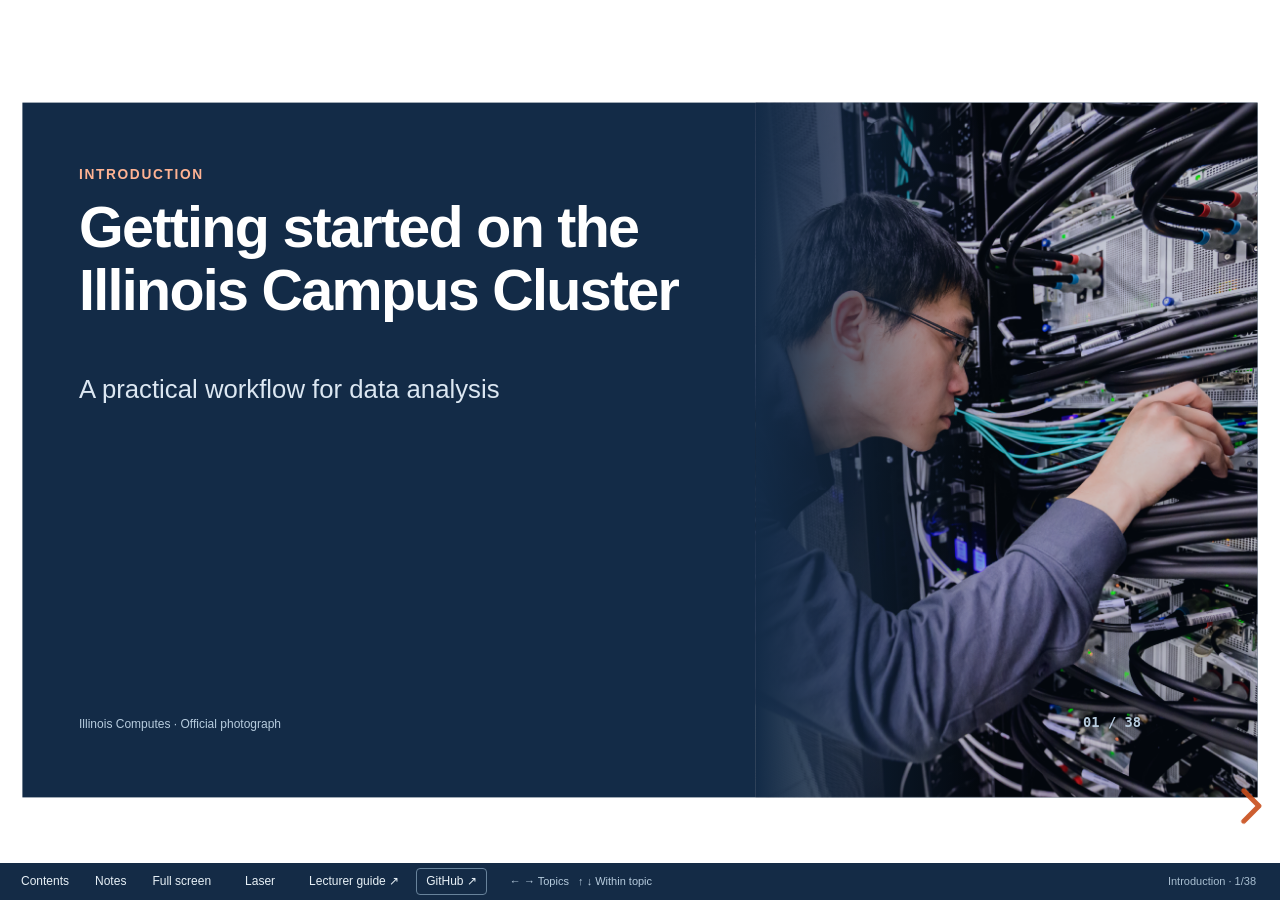
==== commit 50386cea: "Consolidate repeated workflow steps and show Extensions icon" ====
--- a/index.html
+++ b/index.html
@@ -1,4 +1,4 @@
-<!DOCTYPE html><html lang="en"><head><meta charset="utf-8"><meta name="viewport" content="width=device-width, initial-scale=1"><title>Getting started on the Illinois Campus Cluster</title><link rel="stylesheet" href="vendor/reveal/dist/reveal.css"><link rel="stylesheet" href="theme.css?v=visual-walkthrough"><link rel="stylesheet" href="vscode-visuals.css?v=1"><link rel="stylesheet" href="workflow-visuals.css?v=1"></head><body><div class="reveal"><div class="slides"><section class="chapter-stack" data-chapter="Introduction" data-label="Introduction"><section class="lecture-slide cover" data-title="Getting started on the Illinois Campus Cluster" data-section="Introduction" data-position="" data-index="0" data-h="0" data-v="0"><div class="slide-inner"><header><div class="section-name">Introduction</div><h1>Getting started on the<br>Illinois Campus Cluster</h1></header><main class="slide-body"><div class="cover-copy"><p class="cover-sub">A practical workflow for data analysis</p></div><figure class="cover-photo"><img src="assets/cluster-photo.png" alt="University of Illinois computing hardware"></figure></main><footer><div class="sources"><a href="https://computes.illinois.edu/" target="_blank" rel="noopener">Illinois Computes · Official photograph</a></div><span class="page-number">01 / 41</span></footer></div><aside class="notes"><p>Hi everyone, I’m from Kun Wang’s lab. We mainly do computational work, so for us, HPC is a bit like the lab bench in a wet lab—it’s where we run our analyses. Today, I’ll give you a brief introduction to the Illinois Campus Cluster and walk through the basic skills you need to run computationally intensive analyses on it.</p><p><a href="https://computes.illinois.edu/" target="_blank" rel="noopener">Illinois Computes · Official photograph</a></p></aside></section></section><section class="chapter-stack" data-chapter="Access" data-label="01 · Access"><section class="lecture-slide image-slide" data-title="Prepare files on login nodes; run jobs on compute nodes" data-section="Access" data-position="1.1" data-index="1" data-h="1" data-v="0"><div class="slide-inner"><header><div class="section-name">01 · Access</div><h1>Prepare files on login nodes; run jobs on compute nodes</h1></header><main class="slide-body"><figure class="overview-image"><img src="assets/icc-overview.png" alt="Official NCSA Campus Cluster usage overview"><figcaption>HPC = high-performance computing. A node is one computer. Login: prepare files. Compute: run scheduled analysis.</figcaption></figure></main><footer><div class="sources"><a href="https://docs.ncsa.illinois.edu/systems/icc/en/latest/getting_started.html" target="_blank" rel="noopener">ICC · Getting Started</a> · <a href="https://docs.ncsa.illinois.edu/systems/icc/en/latest/user_guide/running_jobs.html" target="_blank" rel="noopener">ICC · Running Jobs</a></div><span class="page-number">02 / 41</span></footer></div><aside class="notes"><p>Before we connect, it helps to know what we’re connecting to. HPC means high-performance computing. A cluster is a group of connected computers, and each computer is called a node. In this diagram, our laptop connects to the head node, which we’ll call the login node.</p><p>That’s where we organize files, edit scripts, and submit work. Other people share this node, so we use compute nodes for the heavier analysis. To do that, we submit a job: we tell the scheduler what program we want to run and what resources it needs. The scheduler starts it when those resources are available.</p><p>Both kinds of node can access the project files through shared storage. Connecting with VS Code gives us access to those files, but it doesn’t reserve a compute node. Before any of this works, we need an approved account and permission to use the group’s resources.</p><p><a href="https://docs.ncsa.illinois.edu/systems/icc/en/latest/getting_started.html" target="_blank" rel="noopener">ICC · Getting Started</a> · <a href="https://docs.ncsa.illinois.edu/systems/icc/en/latest/user_guide/running_jobs.html" target="_blank" rel="noopener">ICC · Running Jobs</a></p></aside></section><section class="lecture-slide " data-title="Request access and confirm your allocation details" data-section="Access" data-position="1.2" data-index="2" data-h="1" data-v="1"><div class="slide-inner"><header><div class="section-name">01 · Access</div><h1>Request access and confirm your allocation details</h1></header><main class="slide-body"><div class="cols "><div><div class="rows"><div class="row"><strong>Existing lab access</strong><span>Ask your PI or technical contact which cluster group to join.</span></div><div class="row"><strong>A new computing need</strong><span>Start an Illinois Computes request.</span></div></div></div><div><table class=""><thead><tr><th>Detail to confirm</th><th>Used for</th></tr></thead><tbody><tr><td>NetID</td><td>Your login identity</td></tr><tr><td>Slurm account</td><td>The group’s assigned computing resources</td></tr><tr><td>Partition</td><td>A queue you may submit to</td></tr><tr><td>Project path</td><td>A folder where you have permission to save files</td></tr></tbody></table></div></div><div class="link-row"><a href="https://campuscluster.illinois.edu/new_forms/user_form.php" target="_blank">Research access request ↗</a><a href="https://computes.illinois.edu/submitrequest/" target="_blank">Illinois Computes request ↗</a></div><p class="small">Before connecting: get account approval, confirm these four details, and set up Duo.</p></main><footer><div class="sources"><a href="https://docs.ncsa.illinois.edu/systems/icc/en/latest/user_guide/accessing.html" target="_blank" rel="noopener">ICC · Accessing the System</a> · <a href="https://campuscluster.illinois.edu/access/" target="_blank" rel="noopener">Campus Cluster · Access routes</a> · <a href="https://computes.illinois.edu/submitrequest/" target="_blank" rel="noopener">Illinois Computes · Request resources</a> · <a href="https://docs.ncsa.illinois.edu/systems/icc/en/latest/user_guide/running_jobs.html" target="_blank" rel="noopener">ICC · Running Jobs</a></div><span class="page-number">03 / 41</span></footer></div><aside class="notes"><p>For access, I’d start with your PI or the person who manages computing for your group. If the group already uses the cluster, they can tell you which group to join. You may see the term investor group—that means a lab or organization that has arranged cluster resources. For a new computing need, Illinois Computes is another starting point. The form starts the request; we still need approval and account setup before we can log in.</p><p>There are four details we’ll use throughout the talk. Your NetID identifies you. Your Slurm account identifies the group resources your job can use, so it isn’t the same as your NetID. Slurm is the software that schedules jobs. The partition is a queue of eligible resources, and the project path tells us where we can save files.</p><p>Ask for an account and partition that work together, a folder you can write to, and help setting up Duo if needed. Anywhere you see something like YOUR_NETID, replace it with your own value. With those details ready, we can try the first connection.</p><p><a href="https://docs.ncsa.illinois.edu/systems/icc/en/latest/user_guide/accessing.html" target="_blank" rel="noopener">ICC · Accessing the System</a> · <a href="https://campuscluster.illinois.edu/access/" target="_blank" rel="noopener">Campus Cluster · Access routes</a> · <a href="https://computes.illinois.edu/submitrequest/" target="_blank" rel="noopener">Illinois Computes · Request resources</a> · <a href="https://docs.ncsa.illinois.edu/systems/icc/en/latest/user_guide/running_jobs.html" target="_blank" rel="noopener">ICC · Running Jobs</a></p></aside></section><section class="lecture-slide compact" data-title="The first SSH login" data-section="Access" data-position="1.3" data-index="3" data-h="1" data-v="2"><div class="slide-inner"><header><div class="section-name">01 · Access</div><h1>The first SSH login</h1></header><main class="slide-body"><div class="code-label">On your laptop: open Terminal (macOS) or PowerShell (Windows)</div><pre class=""><code>ssh YOUR_NETID@cc-login.campuscluster.illinois.edu</code></pre><p class="small"><code>ssh</code> starts the connection · before <code>@</code>: your user name · after <code>@</code>: the cluster address</p><div class="cols "><div><div class="rows"><div class="row"><strong>1 · Run the command</strong><span>Replace YOUR_NETID, then press Enter.</span></div><div class="row"><strong>2 · Password</strong><span>Type your NetID password and press Enter; typing stays hidden.</span></div><div class="row"><strong>3 · Duo</strong><span>Follow the prompt and approve the authentication request.</span></div></div></div><div><figure class="login-image"><img src="assets/icc-login.png" alt="Official example of a successful ICC login"><figcaption>A welcome message and cluster command prompt confirm login. Screenshot dates and quotas are historical.</figcaption></figure></div></div></main><footer><div class="sources"><a href="https://docs.ncsa.illinois.edu/systems/icc/en/latest/user_guide/accessing.html" target="_blank" rel="noopener">ICC · Accessing the System</a></div><span class="page-number">04 / 41</span></footer></div><aside class="notes"><p>We’ll start with a quick connection from the laptop. On a Mac, open Terminal; on Windows, open PowerShell. If Windows doesn’t recognize ssh, you’ll need to enable the OpenSSH Client first.</p><p>In this line, ssh starts the connection. Your NetID goes before the at sign, and the cluster address goes after it. Replace YOUR_NETID, leave the hostname as shown, and press Enter.</p><p>The first time, SSH may ask you to confirm the server’s identity. Check that fingerprint against institutional guidance or with support before accepting it. If you get an unexpected warning that the host has changed, check that too. Then enter your NetID password. You won’t see anything appear as you type—that’s normal. Complete the Duo prompt on your registered device. ICC uses your password and Duo here, rather than user-created SSH keys.</p><p>Once we see the welcome message and a command prompt, we’re connected. The prompt tells us the shell is ready, and commands typed here run on the cluster. The screenshot is an older example, so its dates and quota numbers aren’t current guidance. We can type exit to close this test connection without deleting anything. VS Code will make its own connection, so let’s look at that tool next.</p><p><a href="https://docs.ncsa.illinois.edu/systems/icc/en/latest/user_guide/accessing.html" target="_blank" rel="noopener">ICC · Accessing the System</a></p></aside></section></section><section class="chapter-stack" data-chapter="Files in VS Code" data-label="02 · Files in VS Code"><section class="lecture-slide vscode-intro" data-title="VS Code is an editor for code and project files" data-section="Files in VS Code" data-position="2.1" data-index="4" data-h="2" data-v="0"><div class="slide-inner"><header><div class="section-name">02 · Files in VS Code</div><h1>VS Code is an editor for code and project files</h1></header><main class="slide-body"><div class="vscode-intro-grid"><figure class="vscode-interface-image"><img src="assets/vscode-interface.png" alt="Official Microsoft VS Code screenshot showing the Explorer, code editors, and terminal"><figcaption>Microsoft example: B = files, C = editor, D = terminal panel.</figcaption></figure><div class="vscode-intro-copy"><p class="">Visual Studio Code (VS Code) is Microsoft’s code editor for working with scripts and project files.</p><div class="rows"><div class="row"><strong>B · Explorer</strong><span>Browse files and folders in the left sidebar.</span></div><div class="row"><strong>C · Editor</strong><span>Read and edit scripts in the main area.</span></div><div class="row"><strong>D · Terminal</strong><span>Enter commands in the bottom panel.</span></div></div></div></div></main><footer><div class="sources"><a href="https://code.visualstudio.com/docs/editing/getting-started/userinterface" target="_blank" rel="noopener">Microsoft · VS Code user interface</a></div><span class="page-number">05 / 41</span></footer></div><aside class="notes"><p>This is Visual Studio Code, or just VS Code. It’s Microsoft’s editor for code and project files. The useful thing is that we can browse files, edit them, and use a terminal in one window. When I say script, I mean a text file containing instructions for a program to run.</p><p>This screenshot is Microsoft’s example, so we won’t be using these particular files or this code. The area marked B is Explorer, where we browse folders and files. The areas marked C show the files we’ve opened in the editor. Down at D is the terminal, where we enter commands. That bottom panel can show other things too, but here it’s showing a terminal.</p><p>Those are the three areas we’ll keep coming back to: files on the left, editing in the main area, and commands in the terminal. We can also use this same window to work with files on the cluster.</p><p><a href="https://code.visualstudio.com/docs/editing/getting-started/userinterface" target="_blank" rel="noopener">Microsoft · VS Code user interface</a></p></aside></section><section class="lecture-slide concept-slide" data-title="Files stay on the cluster; terminal commands run there" data-section="Files in VS Code" data-position="2.2" data-index="5" data-h="2" data-v="1"><div class="slide-inner"><header><div class="section-name">02 · Files in VS Code</div><h1>Files stay on the cluster; terminal commands run there</h1></header><main class="slide-body">
+<!DOCTYPE html><html lang="en"><head><meta charset="utf-8"><meta name="viewport" content="width=device-width, initial-scale=1"><title>Getting started on the Illinois Campus Cluster</title><link rel="stylesheet" href="vendor/reveal/dist/reveal.css"><link rel="stylesheet" href="theme.css?v=visual-walkthrough"><link rel="stylesheet" href="vscode-visuals.css?v=extensions-icon"><link rel="stylesheet" href="workflow-visuals.css?v=1"><link rel="stylesheet" href="consolidated-pages.css?v=1"></head><body><div class="reveal"><div class="slides"><section class="chapter-stack" data-chapter="Introduction" data-label="Introduction"><section class="lecture-slide cover" data-title="Getting started on the Illinois Campus Cluster" data-section="Introduction" data-position="" data-index="0" data-h="0" data-v="0"><div class="slide-inner"><header><div class="section-name">Introduction</div><h1>Getting started on the<br>Illinois Campus Cluster</h1></header><main class="slide-body"><div class="cover-copy"><p class="cover-sub">A practical workflow for data analysis</p></div><figure class="cover-photo"><img src="assets/cluster-photo.png" alt="University of Illinois computing hardware"></figure></main><footer><div class="sources"><a href="https://computes.illinois.edu/" target="_blank" rel="noopener">Illinois Computes · Official photograph</a></div><span class="page-number">01 / 38</span></footer></div><aside class="notes"><p>Hi everyone, I’m from Kun Wang’s lab. We mainly do computational work, so for us, HPC is a bit like the lab bench in a wet lab—it’s where we run our analyses. Today, I’ll give you a brief introduction to the Illinois Campus Cluster and walk through the basic skills you need to run computationally intensive analyses on it.</p><p><a href="https://computes.illinois.edu/" target="_blank" rel="noopener">Illinois Computes · Official photograph</a></p></aside></section></section><section class="chapter-stack" data-chapter="Access" data-label="01 · Access"><section class="lecture-slide image-slide" data-title="Prepare files on login nodes; run jobs on compute nodes" data-section="Access" data-position="1.1" data-index="1" data-h="1" data-v="0"><div class="slide-inner"><header><div class="section-name">01 · Access</div><h1>Prepare files on login nodes; run jobs on compute nodes</h1></header><main class="slide-body"><figure class="overview-image"><img src="assets/icc-overview.png" alt="Official NCSA Campus Cluster usage overview"><figcaption>HPC = high-performance computing. A node is one computer. Login: prepare files. Compute: run scheduled analysis.</figcaption></figure></main><footer><div class="sources"><a href="https://docs.ncsa.illinois.edu/systems/icc/en/latest/getting_started.html" target="_blank" rel="noopener">ICC · Getting Started</a> · <a href="https://docs.ncsa.illinois.edu/systems/icc/en/latest/user_guide/running_jobs.html" target="_blank" rel="noopener">ICC · Running Jobs</a></div><span class="page-number">02 / 38</span></footer></div><aside class="notes"><p>Before we connect, it helps to know what we’re connecting to. HPC means high-performance computing. A cluster is a group of connected computers, and each computer is called a node. In this diagram, our laptop connects to the head node, which we’ll call the login node.</p><p>That’s where we organize files, edit scripts, and submit work. Other people share this node, so we use compute nodes for the heavier analysis. To do that, we submit a job: we tell the scheduler what program we want to run and what resources it needs. The scheduler starts it when those resources are available.</p><p>Both kinds of node can access the project files through shared storage. Connecting with VS Code gives us access to those files, but it doesn’t reserve a compute node. Before any of this works, we need an approved account and permission to use the group’s resources.</p><p><a href="https://docs.ncsa.illinois.edu/systems/icc/en/latest/getting_started.html" target="_blank" rel="noopener">ICC · Getting Started</a> · <a href="https://docs.ncsa.illinois.edu/systems/icc/en/latest/user_guide/running_jobs.html" target="_blank" rel="noopener">ICC · Running Jobs</a></p></aside></section><section class="lecture-slide " data-title="Request access and confirm your allocation details" data-section="Access" data-position="1.2" data-index="2" data-h="1" data-v="1"><div class="slide-inner"><header><div class="section-name">01 · Access</div><h1>Request access and confirm your allocation details</h1></header><main class="slide-body"><div class="cols "><div><div class="rows"><div class="row"><strong>Existing lab access</strong><span>Ask your PI or technical contact which cluster group to join.</span></div><div class="row"><strong>A new computing need</strong><span>Start an Illinois Computes request.</span></div></div></div><div><table class=""><thead><tr><th>Detail to confirm</th><th>Used for</th></tr></thead><tbody><tr><td>NetID</td><td>Your login identity</td></tr><tr><td>Slurm account</td><td>The group’s assigned computing resources</td></tr><tr><td>Partition</td><td>A queue you may submit to</td></tr><tr><td>Project path</td><td>A folder where you have permission to save files</td></tr></tbody></table></div></div><div class="link-row"><a href="https://campuscluster.illinois.edu/new_forms/user_form.php" target="_blank">Research access request ↗</a><a href="https://computes.illinois.edu/submitrequest/" target="_blank">Illinois Computes request ↗</a></div><p class="small">Before connecting: get account approval, confirm these four details, and set up Duo.</p></main><footer><div class="sources"><a href="https://docs.ncsa.illinois.edu/systems/icc/en/latest/user_guide/accessing.html" target="_blank" rel="noopener">ICC · Accessing the System</a> · <a href="https://campuscluster.illinois.edu/access/" target="_blank" rel="noopener">Campus Cluster · Access routes</a> · <a href="https://computes.illinois.edu/submitrequest/" target="_blank" rel="noopener">Illinois Computes · Request resources</a> · <a href="https://docs.ncsa.illinois.edu/systems/icc/en/latest/user_guide/running_jobs.html" target="_blank" rel="noopener">ICC · Running Jobs</a></div><span class="page-number">03 / 38</span></footer></div><aside class="notes"><p>For access, I’d start with your PI or the person who manages computing for your group. If the group already uses the cluster, they can tell you which group to join. You may see the term investor group—that means a lab or organization that has arranged cluster resources. For a new computing need, Illinois Computes is another starting point. The form starts the request; we still need approval and account setup before we can log in.</p><p>There are four details we’ll use throughout the talk. Your NetID identifies you. Your Slurm account identifies the group resources your job can use, so it isn’t the same as your NetID. Slurm is the software that schedules jobs. The partition is a queue of eligible resources, and the project path tells us where we can save files.</p><p>Ask for an account and partition that work together, a folder you can write to, and help setting up Duo if needed. Anywhere you see something like YOUR_NETID, replace it with your own value. With those details ready, we can try the first connection.</p><p><a href="https://docs.ncsa.illinois.edu/systems/icc/en/latest/user_guide/accessing.html" target="_blank" rel="noopener">ICC · Accessing the System</a> · <a href="https://campuscluster.illinois.edu/access/" target="_blank" rel="noopener">Campus Cluster · Access routes</a> · <a href="https://computes.illinois.edu/submitrequest/" target="_blank" rel="noopener">Illinois Computes · Request resources</a> · <a href="https://docs.ncsa.illinois.edu/systems/icc/en/latest/user_guide/running_jobs.html" target="_blank" rel="noopener">ICC · Running Jobs</a></p></aside></section><section class="lecture-slide compact" data-title="The first SSH login" data-section="Access" data-position="1.3" data-index="3" data-h="1" data-v="2"><div class="slide-inner"><header><div class="section-name">01 · Access</div><h1>The first SSH login</h1></header><main class="slide-body"><div class="code-label">On your laptop: open Terminal (macOS) or PowerShell (Windows)</div><pre class=""><code>ssh YOUR_NETID@cc-login.campuscluster.illinois.edu</code></pre><p class="small"><code>ssh</code> starts the connection · before <code>@</code>: your user name · after <code>@</code>: the cluster address</p><div class="cols "><div><div class="rows"><div class="row"><strong>1 · Run the command</strong><span>Replace YOUR_NETID, then press Enter.</span></div><div class="row"><strong>2 · Password</strong><span>Type your NetID password and press Enter; typing stays hidden.</span></div><div class="row"><strong>3 · Duo</strong><span>Follow the prompt and approve the authentication request.</span></div></div></div><div><figure class="login-image"><img src="assets/icc-login.png" alt="Official example of a successful ICC login"><figcaption>A welcome message and cluster command prompt confirm login. Screenshot dates and quotas are historical.</figcaption></figure></div></div></main><footer><div class="sources"><a href="https://docs.ncsa.illinois.edu/systems/icc/en/latest/user_guide/accessing.html" target="_blank" rel="noopener">ICC · Accessing the System</a></div><span class="page-number">04 / 38</span></footer></div><aside class="notes"><p>We’ll start with a quick connection from the laptop. On a Mac, open Terminal; on Windows, open PowerShell. If Windows doesn’t recognize ssh, you’ll need to enable the OpenSSH Client first.</p><p>In this line, ssh starts the connection. Your NetID goes before the at sign, and the cluster address goes after it. Replace YOUR_NETID, leave the hostname as shown, and press Enter.</p><p>The first time, SSH may ask you to confirm the server’s identity. Check that fingerprint against institutional guidance or with support before accepting it. If you get an unexpected warning that the host has changed, check that too. Then enter your NetID password. You won’t see anything appear as you type—that’s normal. Complete the Duo prompt on your registered device. ICC uses your password and Duo here, rather than user-created SSH keys.</p><p>Once we see the welcome message and a command prompt, we’re connected. The prompt tells us the shell is ready, and commands typed here run on the cluster. The screenshot is an older example, so its dates and quota numbers aren’t current guidance. We can type exit to close this test connection without deleting anything. VS Code will make its own connection, so let’s look at that tool next.</p><p><a href="https://docs.ncsa.illinois.edu/systems/icc/en/latest/user_guide/accessing.html" target="_blank" rel="noopener">ICC · Accessing the System</a></p></aside></section></section><section class="chapter-stack" data-chapter="Files in VS Code" data-label="02 · Files in VS Code"><section class="lecture-slide vscode-intro" data-title="VS Code is an editor for code and project files" data-section="Files in VS Code" data-position="2.1" data-index="4" data-h="2" data-v="0"><div class="slide-inner"><header><div class="section-name">02 · Files in VS Code</div><h1>VS Code is an editor for code and project files</h1></header><main class="slide-body"><div class="vscode-intro-grid"><figure class="vscode-interface-image"><img src="assets/vscode-interface.png" alt="Official Microsoft VS Code screenshot showing the Explorer, code editors, and terminal"><figcaption>Microsoft example: B = files, C = editor, D = terminal panel.</figcaption></figure><div class="vscode-intro-copy"><p class="">Visual Studio Code (VS Code) is Microsoft’s code editor for working with scripts and project files.</p><div class="rows"><div class="row"><strong>B · Explorer</strong><span>Browse files and folders in the left sidebar.</span></div><div class="row"><strong>C · Editor</strong><span>Read and edit scripts in the main area.</span></div><div class="row"><strong>D · Terminal</strong><span>Enter commands in the bottom panel.</span></div></div></div></div></main><footer><div class="sources"><a href="https://code.visualstudio.com/docs/editing/getting-started/userinterface" target="_blank" rel="noopener">Microsoft · VS Code user interface</a></div><span class="page-number">05 / 38</span></footer></div><aside class="notes"><p>This is Visual Studio Code, or just VS Code. It’s Microsoft’s editor for code and project files. The useful thing is that we can browse files, edit them, and use a terminal in one window. When I say script, I mean a text file containing instructions for a program to run.</p><p>This screenshot is Microsoft’s example, so we won’t be using these particular files or this code. The area marked B is Explorer, where we browse folders and files. The areas marked C show the files we’ve opened in the editor. Down at D is the terminal, where we enter commands. That bottom panel can show other things too, but here it’s showing a terminal.</p><p>Those are the three areas we’ll keep coming back to: files on the left, editing in the main area, and commands in the terminal. We can also use this same window to work with files on the cluster.</p><p><a href="https://code.visualstudio.com/docs/editing/getting-started/userinterface" target="_blank" rel="noopener">Microsoft · VS Code user interface</a></p></aside></section><section class="lecture-slide concept-slide" data-title="Files stay on the cluster; terminal commands run there" data-section="Files in VS Code" data-position="2.2" data-index="5" data-h="2" data-v="1"><div class="slide-inner"><header><div class="section-name">02 · Files in VS Code</div><h1>Files stay on the cluster; terminal commands run there</h1></header><main class="slide-body">
 <div class="concept-figure local-remote-figure" role="img" aria-label="The VS Code window is on the laptop. An SSH connection reaches project files and a terminal on the cluster. Saving edits updates the remote project file.">
   <div class="place local-place">
     <div class="place-heading">LOCAL <strong>Your laptop</strong></div>
@@ -10,7 +10,7 @@
     <div class="remote-project"><strong>Project files</strong><code>demo/analysis.py</code><span>Save updates this file.</span></div>
     <div class="remote-shell"><strong>Remote terminal</strong><span>Commands run on the cluster.</span></div>
   </div>
-</div><p class="callout">In the SSH window, saves update cluster files and terminal commands run on the connected host.</p></main><footer><div class="sources"><a href="https://code.visualstudio.com/docs/remote/ssh" target="_blank" rel="noopener">Microsoft · Remote - SSH</a> · <a href="https://docs.ncsa.illinois.edu/systems/icc/en/latest/user_guide/prog_env.html#visual-studio-code" target="_blank" rel="noopener">ICC · VS Code setup</a></div><span class="page-number">06 / 41</span></footer></div><aside class="notes"><p>Here’s why I recommend VS Code for this workflow. The window stays on our laptop, and the Remote - SSH extension connects it to the cluster. Suppose we’ve opened analysis.py in that connected window. We’re looking at it on the laptop, but the file itself is demo/analysis.py on the cluster. When we press Save, that remote file is the one that changes. We don’t need to download a copy, edit it, and upload it again each time. This picture shows where we’ll end up after uploading the project; we’ll walk through those steps in a moment.</p><p>The terminal works in a similar way. We see it on the laptop screen, but its commands run on the connected cluster host. Our first connection goes to a login node. If we opened a separate local terminal, its commands would run on the laptop instead. Later, an interactive job will let us open a shell on a compute node, so we’ll check which host we’re using.</p><p>We’ll still use Slurm to get resources for an analysis; connecting the editor doesn’t reserve a compute node. For everyday file work, we can open, edit, and save directly in this window. To get that working, we need VS Code and the Remote - SSH extension on the laptop.</p><p><a href="https://code.visualstudio.com/docs/remote/ssh" target="_blank" rel="noopener">Microsoft · Remote - SSH</a> · <a href="https://docs.ncsa.illinois.edu/systems/icc/en/latest/user_guide/prog_env.html#visual-studio-code" target="_blank" rel="noopener">ICC · VS Code setup</a></p></aside></section><section class="lecture-slide vscode-visual" data-title="Install VS Code and the Remote - SSH extension" data-section="Files in VS Code" data-position="2.3" data-index="6" data-h="2" data-v="2"><div class="slide-inner"><header><div class="section-name">02 · Files in VS Code</div><h1>Install VS Code and the Remote - SSH extension</h1></header><main class="slide-body"><div class="vs-prerequisite">First: <a href="https://code.visualstudio.com/docs/setup/setup-overview" target="_blank">download and open VS Code</a> on your laptop.</div><div class="vs-step-row"><div class="vs-step"><b class="vs-number">1</b><div><strong>Open Extensions</strong><span>Left sidebar, or Cmd/Ctrl+Shift+X</span></div></div><div class="vs-step"><b class="vs-number">2</b><div><strong>Search Remote - SSH</strong><span>Choose the Microsoft extension</span></div></div><div class="vs-step"><b class="vs-number">3</b><div><strong>Click Install</strong><span>Wait for installation to finish</span></div></div></div><figure class="vs-shot vs-install"><div class="vs-shot-window"><img src="assets/vscode-remote-extension.png" alt="Official Remote - SSH extension card showing Microsoft and the Install button"><span class="vs-pin" style="left:31%;top:34%">2</span><span class="vs-pin" style="left:27%;top:72%">3</span></div><figcaption>Microsoft’s example screenshot uses an older version; install the current extension.</figcaption></figure><p class="callout">The editor and Remote - SSH extension are installed on your laptop.</p></main><footer><div class="sources"><a href="https://code.visualstudio.com/docs/setup/setup-overview" target="_blank" rel="noopener">Microsoft · VS Code setup</a> · <a href="https://code.visualstudio.com/docs/remote/ssh" target="_blank" rel="noopener">Microsoft · Remote - SSH</a> · <a href="https://code.visualstudio.com/docs/remote/ssh-tutorial" target="_blank" rel="noopener">Microsoft · Remote - SSH tutorial</a></div><span class="page-number">07 / 41</span></footer></div><aside class="notes"><p>There are two things to install on the laptop. First, download VS Code for your operating system, install it, and open it. Then click the Extensions icon in the sidebar. Extensions are add-ons that give the editor extra features.</p><p>Search for Remote - SSH and look for Microsoft as the publisher. The screenshot is an older official UI example, but the part to look for is the same: Microsoft as the publisher and the Install button. Install the current version and wait for it to finish. That adds the commands we need to connect to the cluster.</p><p>At this point, we’ve prepared the editor on the laptop. We’ll set up Python and the analysis packages on the cluster separately, when we get to software setup.</p><p>To start the connection, we’ll use something called the Command Palette. It’s a searchable menu of VS Code actions, so we can type the name of the action we want. We’ll use it with the same NetID and cluster hostname that worked in our SSH test.</p><p><a href="https://code.visualstudio.com/docs/setup/setup-overview" target="_blank" rel="noopener">Microsoft · VS Code setup</a> · <a href="https://code.visualstudio.com/docs/remote/ssh" target="_blank" rel="noopener">Microsoft · Remote - SSH</a> · <a href="https://code.visualstudio.com/docs/remote/ssh-tutorial" target="_blank" rel="noopener">Microsoft · Remote - SSH tutorial</a></p></aside></section><section class="lecture-slide vscode-visual" data-title="Connecting VS Code with Remote - SSH" data-section="Files in VS Code" data-position="2.4" data-index="7" data-h="2" data-v="3"><div class="slide-inner"><header><div class="section-name">02 · Files in VS Code</div><h1>Connecting VS Code with Remote - SSH</h1></header><main class="slide-body"><div class="vs-connect-grid"><div><div class="vs-step"><b class="vs-number">1</b><div><strong>Choose Connect to Host…</strong><span>Cmd+Shift+P (Mac) · Ctrl+Shift+P (Windows/Linux)<br>Search: Remote-SSH: Connect to Host</span></div></div><figure class="vs-shot vs-connect-menu"><div class="vs-shot-window"><img src="assets/vscode-connect-command.png" alt="Microsoft remote command menu with Connect to Host selected"></div><figcaption>Microsoft menu example · focused view</figcaption></figure><div class="vs-step"><b class="vs-number">2</b><div><strong>Enter your login address</strong></div></div><figure class="vs-shot vs-host"><div class="vs-shot-window"><img src="assets/vscode-host.png" alt="Microsoft example of the SSH login address field"></div><figcaption></figcaption></figure></div><div class="vs-connect-check"><div class="vs-address"><span>Use this address:</span><code>YOUR_NETID@<br>cc-login.campuscluster.illinois.edu</code></div><p>Password + Duo<br>Choose <strong>Linux</strong> if asked.</p><div class="vs-step"><b class="vs-number">3</b><div><strong>Check the SSH indicator</strong><span>Lower-left corner of the new window</span></div></div><figure class="vs-shot vs-status"><div class="vs-shot-window"><img src="assets/vscode-statusbar.png" alt="Official example of the green SSH status indicator"></div><figcaption>Microsoft’s example host is shown here.<br>Your indicator should name the cluster.</figcaption></figure></div></div></main><footer><div class="sources"><a href="https://docs.ncsa.illinois.edu/systems/icc/en/latest/user_guide/prog_env.html#visual-studio-code" target="_blank" rel="noopener">ICC · VS Code setup</a> · <a href="https://code.visualstudio.com/docs/remote/ssh" target="_blank" rel="noopener">Microsoft · Remote - SSH</a> · <a href="https://code.visualstudio.com/docs/remote/ssh-tutorial" target="_blank" rel="noopener">Microsoft · Remote - SSH tutorial</a></div><span class="page-number">08 / 41</span></footer></div><aside class="notes"><p>To open the Command Palette, press Command-Shift-P on a Mac, or Control-Shift-P on Windows or Linux. Search for Remote-SSH: Connect to Host. Then enter your NetID and the cluster hostname, just as we did in the terminal connection.</p><p>You’ll go through the password and Duo prompts again. If VS Code asks which operating system the remote computer uses, choose Linux—that’s what the cluster runs. It may open a separate connected window.</p><p>To check that it worked, look at the SSH indicator in the lower-left corner. It should name the cluster host. That tells us this window is connected to the remote computer. If it seems stuck waiting, check the Remote - SSH output or login terminal; there may be an authentication prompt waiting for a response.</p><p>Once we’re connected, we need somewhere to put our project. We’ll choose that location before uploading the files.</p><p><a href="https://docs.ncsa.illinois.edu/systems/icc/en/latest/user_guide/prog_env.html#visual-studio-code" target="_blank" rel="noopener">ICC · VS Code setup</a> · <a href="https://code.visualstudio.com/docs/remote/ssh" target="_blank" rel="noopener">Microsoft · Remote - SSH</a> · <a href="https://code.visualstudio.com/docs/remote/ssh-tutorial" target="_blank" rel="noopener">Microsoft · Remote - SSH tutorial</a></p></aside></section><section class="lecture-slide storage-slide" data-title="Choose home, project, or scratch storage" data-section="Files in VS Code" data-position="2.5" data-index="8" data-h="2" data-v="4"><div class="slide-inner"><header><div class="section-name">02 · Files in VS Code</div><h1>Choose home, project, or scratch storage</h1></header><main class="slide-body"><table class=""><thead><tr><th>Location</th><th>Use it for</th><th>Limits and actions</th></tr></thead><tbody><tr><td>/u/YOUR_NETID</td><td>Settings and small personal files</td><td>Very limited quota: 100 GiB (soft limit). Keep large datasets elsewhere.</td></tr><tr><td>/projects/YOUR_GROUP</td><td>Group data, software, and retained outputs</td><td>Shared group quota. Keep backups: no snapshots are kept for file recovery.</td></tr><tr><td>/scratch/YOUR_NETID</td><td>Temporary working data</td><td>Temporary only: files typically deleted after 30 days without access, sometimes sooner.</td></tr></tbody></table><p class="callout">Use your group’s full project path; <code>/projects/YOUR_GROUP</code> is a placeholder.</p></main><footer><div class="sources"><a href="https://docs.ncsa.illinois.edu/systems/icc/en/latest/user_guide/storage_data.html" target="_blank" rel="noopener">ICC · Storage and Data</a></div><span class="page-number">09 / 41</span></footer></div><aside class="notes"><p>Before we upload anything, we need to choose where it will live. Home, project, and scratch storage have different jobs.</p><p>Home, under /u, is for settings and small personal files. It has a very limited quota, which means a limit on how much space you can use: 100 GiB as the documented soft limit and 103 GiB as the hard limit. If you stay above the soft limit for seven days, new writes stop until you reduce your usage. You can’t expand the home quota, so it’s a poor place to collect large datasets.</p><p>Project storage is shared by the group, and the available space depends on its allocation. It has no snapshots—saved filesystem states that let you recover earlier files—so important data need a separate backup plan.</p><p>Scratch is temporary workspace. Files are typically deleted after 30 days without access, sometimes sooner if space is tight. Once purged, they can’t be recovered, so move valuable outputs elsewhere.</p><p>For our project, we’ll use the full path supplied by the group, where we have permission to save files. The path on the slide is a placeholder. We’ll open that parent folder first, then upload demo into it.</p><p><a href="https://docs.ncsa.illinois.edu/systems/icc/en/latest/user_guide/storage_data.html" target="_blank" rel="noopener">ICC · Storage and Data</a></p></aside></section><section class="lecture-slide vscode-visual" data-title="Open the remote project location" data-section="Files in VS Code" data-position="2.6" data-index="9" data-h="2" data-v="5"><div class="slide-inner"><header><div class="section-name">02 · Files in VS Code</div><h1>Open the remote project location</h1></header><main class="slide-body"><div class="vs-folder-grid"><div><div class="vs-step"><b class="vs-number">1</b><div><strong>File → Open Folder</strong><span>In the connected VS Code window</span></div></div><figure class="vs-shot vs-folder"><div class="vs-shot-window"><img src="assets/vscode-remote-folder.png" alt="Official remote Open Folder dialog with a path field and OK button"><span class="vs-pin" style="left:49%;top:9%">2</span></div><figcaption>Microsoft’s sample path is /home/sana/demo.<br>Replace it with your own approved project path.</figcaption></figure></div><div class="vs-folder-check"><div class="vs-step"><b class="vs-number">2</b><div><strong>Enter the destination, then OK</strong><span>Use your group’s full path, for example:</span></div></div><div class="vs-path">/projects/YOUR_GROUP</div><div class="vs-step"><b class="vs-number">3</b><div><strong>Confirm this window is remote</strong><span>The lower-left SSH indicator names the cluster.</span></div></div><figure class="vs-shot vs-status"><div class="vs-shot-window"><img src="assets/vscode-statusbar.png" alt="Microsoft example SSH indicator"></div><figcaption></figcaption></figure><p class="vs-next">Explorer now shows the remote destination.<br>The demo folder is still on your laptop.</p></div></div></main><footer><div class="sources"><a href="https://code.visualstudio.com/docs/remote/ssh" target="_blank" rel="noopener">Microsoft · Remote - SSH</a> · <a href="https://code.visualstudio.com/docs/remote/ssh-tutorial" target="_blank" rel="noopener">Microsoft · Remote - SSH tutorial</a></div><span class="page-number">10 / 41</span></footer></div><aside class="notes"><p>We’ve chosen a storage location, so we can open it in VS Code. In the connected window, go to File, then Open Folder, and enter your approved group path. Here, /projects/YOUR_GROUP stands for the parent folder where we’ll put demo.</p><p>Microsoft’s screenshot uses a path from its own example system. Yours should be the full path your group gave you. Also check that the SSH indicator still names the cluster. With that connection active, the folders in Explorer are on the remote computer.</p><p>At this point, we’ve opened the destination, but we haven’t uploaded anything yet. The demo folder is still on the laptop. It helps to keep those two locations clear: the folder we’re taking from the laptop, and the folder we’re putting it into on the cluster. Next, we’ll make that transfer.</p><p><a href="https://code.visualstudio.com/docs/remote/ssh" target="_blank" rel="noopener">Microsoft · Remote - SSH</a> · <a href="https://code.visualstudio.com/docs/remote/ssh-tutorial" target="_blank" rel="noopener">Microsoft · Remote - SSH tutorial</a></p></aside></section><section class="lecture-slide vscode-visual" data-title="Upload the demo folder with VS Code" data-section="Files in VS Code" data-position="2.7" data-index="10" data-h="2" data-v="6"><div class="slide-inner"><header><div class="section-name">02 · Files in VS Code</div><h1>Upload the demo folder with VS Code</h1></header><main class="slide-body"><div class="vs-illustration-label">Illustration · small project upload</div><div class="vs-transfer" role="img" aria-label="Drag the demo folder from the laptop into the remote Explorer. After copying, open demo and check samples.csv."><div class="vs-device"><div class="vs-device-title">Your laptop</div><div class="vs-device-content"><div class="vs-step"><b class="vs-number">1</b><div><strong>Unzip the offline package</strong></div></div><div class="vs-tree">▾ HPC_Introduction<br><span class="vs-folder-item">▸ demo</span></div><p>Find this folder in<br>Finder / File Explorer.</p></div></div><div class="vs-transfer-arrow"><strong>Drag demo</strong><span>→</span><small>into the<br>Explorer file list</small></div><div class="vs-device vs-remote-device"><div class="vs-device-title">VS Code · remote Explorer</div><div class="vs-device-content"><div class="vs-tree"><span class="vs-tree-caption">/projects/YOUR_GROUP</span><div class="vs-drop-zone">▾ demo<br>&nbsp; ▾ data<br>&nbsp; &nbsp; samples.csv<br>&nbsp; analysis.py<br>&nbsp; hello.sbatch</div></div></div><div class="vs-status-illustration">SSH: cluster login host</div></div></div><div class="vs-step-row vs-upload-bottom"><div class="vs-step"><b class="vs-number">2</b><div><strong>After upload: open demo</strong><span>File → Open Folder → /projects/YOUR_GROUP/demo</span></div></div><div class="vs-step"><b class="vs-number">3</b><div><strong>Open data/samples.csv</strong><span>Check the header and three sample rows.</span></div></div></div></main><footer><div class="sources"><a href="https://code.visualstudio.com/docs/remote/ssh" target="_blank" rel="noopener">Microsoft · Remote - SSH</a> · <a href="https://github.com/microsoft/vscode/blob/main/src/vs/workbench/contrib/files/browser/fileImportExport.ts" target="_blank" rel="noopener">Microsoft · File import and download implementation</a> · <a href="https://docs.ncsa.illinois.edu/systems/icc/en/latest/user_guide/storage_data.html" target="_blank" rel="noopener">ICC · Storage and Data</a></div><span class="page-number">11 / 41</span></footer></div><aside class="notes"><p>The offline package includes a small demo folder with the input file and scripts we’ll use. After unzipping it on the laptop, look inside HPC_Introduction. Drag the whole demo folder into the remote Explorer destination. Aim for the file list in Explorer, rather than an open editor tab.</p><p>Once the transfer finishes, use File, Open Folder again and open the uploaded demo folder. The example path is /projects/YOUR_GROUP/demo; yours will use the group’s actual location. Expand data and open samples.csv. We should see a header and three sample rows. That checks that the file arrived and we can read it on the cluster.</p><p>From here, Command-S or Control-S saves our edits directly to the remote file. Dragging files is convenient for this small example. For a large dataset, use the transfer service your group recommends, such as Globus, and check that the transfer finishes before starting the analysis.</p><p>Our files are in place. We can open a terminal in this same project folder next.</p><p><a href="https://code.visualstudio.com/docs/remote/ssh" target="_blank" rel="noopener">Microsoft · Remote - SSH</a> · <a href="https://github.com/microsoft/vscode/blob/main/src/vs/workbench/contrib/files/browser/fileImportExport.ts" target="_blank" rel="noopener">Microsoft · File import and download implementation</a> · <a href="https://docs.ncsa.illinois.edu/systems/icc/en/latest/user_guide/storage_data.html" target="_blank" rel="noopener">ICC · Storage and Data</a></p></aside></section></section><section class="chapter-stack" data-chapter="Shell essentials" data-label="03 · Shell essentials"><section class="lecture-slide vscode-visual" data-title="Open a terminal in the same project" data-section="Shell essentials" data-position="3.1" data-index="11" data-h="3" data-v="0"><div class="slide-inner"><header><div class="section-name">03 · Shell essentials</div><h1>Open a terminal in the same project</h1></header><main class="slide-body"><div class="vs-step"><b class="vs-number">1</b><div><strong>Terminal → New Terminal</strong><span>In your remote VS Code window</span></div></div><figure class="vs-shot vs-terminal"><div class="vs-shot-window"><img src="assets/vscode-remote-terminal.png" alt="Official VS Code remote bash terminal showing uname followed by Linux"></div><figcaption>Microsoft’s remote terminal example. Run our three checks below in your own project.</figcaption></figure><div class="vs-terminal-checks"><div><code>hostname</code><span>Which computer?<br>Expect a login node.</span></div><div><code>cd /projects/YOUR_GROUP/demo</code><span>Move into your uploaded project.<br>Use your group’s actual path.</span></div><div><code>pwd</code><span>Which folder?<br>Check the full project path.</span></div></div><p class="callout">Run one line, press Enter, wait for the prompt, then continue.</p></main><footer><div class="sources"><a href="https://missing.csail.mit.edu/2026/course-shell/" target="_blank" rel="noopener">Missing Semester · Introduction to the Shell (2026)</a> · <a href="https://code.visualstudio.com/docs/remote/ssh-tutorial" target="_blank" rel="noopener">Microsoft · Remote - SSH tutorial</a></div><span class="page-number">12 / 41</span></footer></div><aside class="notes"><p>We’ve been working with files through the interface. For the next steps, we’ll also use a few commands. In the remote VS Code window, choose Terminal, then New Terminal. The terminal is the text window; the shell is the program that reads what we type. Here, that shell runs on the connected cluster host. The screenshot is Microsoft’s example of a remote terminal. Their uname command reports Linux; our three checks below will confirm the host and folder in our own session.</p><p>We’ll use these three lines one at a time. hostname tells us which computer we’re on. At this stage, we expect a login host, such as cc-login1. Then cd changes the current folder to our uploaded project. Use your group’s full path in place of the example. Finally, pwd prints the full path, so we can check that the terminal is working in the same folder we opened in Explorer. If cd works, it usually doesn’t print anything.</p><p>When the prompt comes back, the shell is ready for another command. In our examples, the dollar sign marks that prompt; we don’t type it ourselves. These short file checks are fine on the login node. We’ll send the actual analysis to compute resources later. First, we’ll break down how a command is written.</p><p><a href="https://missing.csail.mit.edu/2026/course-shell/" target="_blank" rel="noopener">Missing Semester · Introduction to the Shell (2026)</a> · <a href="https://code.visualstudio.com/docs/remote/ssh-tutorial" target="_blank" rel="noopener">Microsoft · Remote - SSH tutorial</a></p></aside></section><section class="lecture-slide " data-title="Read the program, options, and path in a command" data-section="Shell essentials" data-position="3.2" data-index="12" data-h="3" data-v="1"><div class="slide-inner"><header><div class="section-name">03 · Shell essentials</div><h1>Read the program, options, and path in a command</h1></header><main class="slide-body"><div class="hero-code"><span class="accent">head</span> <span class="teal">-n 5</span> <span class="gold">data/samples.csv</span></div><div class="rows"><div class="row"><strong>Program</strong><span>head displays the beginning of a text file.</span></div><div class="row"><strong>Option + value</strong><span>-n 5 asks for the first five lines.</span></div><div class="row"><strong>File path</strong><span>data/samples.csv is the path to the file to read.</span></div></div><p class="callout">Quotes keep a path together: <code>head -n 5 "data/samples.csv"</code>. They are required for paths containing spaces.</p></main><footer><div class="sources"><a href="https://missing.csail.mit.edu/2026/course-shell/" target="_blank" rel="noopener">Missing Semester · Introduction to the Shell (2026)</a> · <a href="https://missing.csail.mit.edu/2026/command-line-environment/" target="_blank" rel="noopener">Missing Semester · Command-line Environment (2026)</a></div><span class="page-number">13 / 41</span></footer></div><aside class="notes"><p>A command can look like a long string at first, but we can read this one in three parts. head is the program we’re asking to run. The option -n, followed by 5, says we want the first five lines. Then data/samples.csv tells it which file to read. If the file has fewer than five lines, it just shows the lines that are there.</p><p>Everything after head is an argument. Some arguments change what the program does; others give it a value or a filename. An option letter belongs to that particular command, so the same letter can mean something else in a different program.</p><p>Spaces usually separate the arguments. If a path contains spaces, quotes keep the whole path together. The quoted example on this slide works too, but this particular path doesn’t need quotes because it has no spaces.</p><p>We’ll use this way of reading commands throughout the talk. Before trying more file commands, we need to know how the folder we’re currently in affects the path we type.</p><p><a href="https://missing.csail.mit.edu/2026/course-shell/" target="_blank" rel="noopener">Missing Semester · Introduction to the Shell (2026)</a> · <a href="https://missing.csail.mit.edu/2026/command-line-environment/" target="_blank" rel="noopener">Missing Semester · Command-line Environment (2026)</a></p></aside></section><section class="lecture-slide compact navigation-examples" data-title="Navigate the uploaded project" data-section="Shell essentials" data-position="3.3" data-index="13" data-h="3" data-v="2"><div class="slide-inner"><header><div class="section-name">03 · Shell essentials</div><h1>Navigate the uploaded project</h1></header><main class="slide-body"><div class="cols "><div><div class="code-label">Transcript: type commands after $; other lines are output</div><pre class="terminal-transcript"><code><span class="terminal-command">$ pwd</span>
+</div><p class="callout">In the SSH window, saves update cluster files and terminal commands run on the connected host.</p></main><footer><div class="sources"><a href="https://code.visualstudio.com/docs/remote/ssh" target="_blank" rel="noopener">Microsoft · Remote - SSH</a> · <a href="https://docs.ncsa.illinois.edu/systems/icc/en/latest/user_guide/prog_env.html#visual-studio-code" target="_blank" rel="noopener">ICC · VS Code setup</a></div><span class="page-number">06 / 38</span></footer></div><aside class="notes"><p>Here’s why I recommend VS Code for this workflow. The window stays on our laptop, and the Remote - SSH extension connects it to the cluster. Suppose we’ve opened analysis.py in that connected window. We’re looking at it on the laptop, but the file itself is demo/analysis.py on the cluster. When we press Save, that remote file is the one that changes. We don’t need to download a copy, edit it, and upload it again each time. This picture shows where we’ll end up after uploading the project; we’ll walk through those steps in a moment.</p><p>The terminal works in a similar way. We see it on the laptop screen, but its commands run on the connected cluster host. Our first connection goes to a login node. If we opened a separate local terminal, its commands would run on the laptop instead. Later, an interactive job will let us open a shell on a compute node, so we’ll check which host we’re using.</p><p>We’ll still use Slurm to get resources for an analysis; connecting the editor doesn’t reserve a compute node. For everyday file work, we can open, edit, and save directly in this window. To get that working, we need VS Code and the Remote - SSH extension on the laptop.</p><p><a href="https://code.visualstudio.com/docs/remote/ssh" target="_blank" rel="noopener">Microsoft · Remote - SSH</a> · <a href="https://docs.ncsa.illinois.edu/systems/icc/en/latest/user_guide/prog_env.html#visual-studio-code" target="_blank" rel="noopener">ICC · VS Code setup</a></p></aside></section><section class="lecture-slide vscode-visual" data-title="Install VS Code and the Remote - SSH extension" data-section="Files in VS Code" data-position="2.3" data-index="6" data-h="2" data-v="2"><div class="slide-inner"><header><div class="section-name">02 · Files in VS Code</div><h1>Install VS Code and the Remote - SSH extension</h1></header><main class="slide-body"><div class="vs-prerequisite">First: <a href="https://code.visualstudio.com/docs/setup/setup-overview" target="_blank">download and open VS Code</a> on your laptop.</div><div class="vs-step-row"><div class="vs-step vs-extension-step"><b class="vs-number">1</b><div><strong>Open Extensions</strong><div class="vs-icon-guide"><img src="assets/vscode-extensions-icon.png" alt="Official screenshot of the Extensions icon in the left Activity Bar" width="91" height="95"><div><span><b>Extensions icon</b><br>Left Activity Bar</span><small>Or Cmd/Ctrl+Shift+X</small></div></div></div></div><div class="vs-step"><b class="vs-number">2</b><div><strong>Search Remote - SSH</strong><span>Choose the Microsoft extension</span></div></div><div class="vs-step"><b class="vs-number">3</b><div><strong>Click Install</strong><span>Wait for installation to finish</span></div></div></div><figure class="vs-shot vs-install"><div class="vs-shot-window"><img src="assets/vscode-remote-extension.png" alt="Official Remote - SSH extension card showing Microsoft and the Install button"><span class="vs-pin" style="left:31%;top:34%">2</span><span class="vs-pin" style="left:27%;top:72%">3</span></div><figcaption>Microsoft’s example screenshot uses an older version; install the current extension.</figcaption></figure><p class="callout">The editor and Remote - SSH extension are installed on your laptop.</p></main><footer><div class="sources"><a href="https://code.visualstudio.com/docs/setup/setup-overview" target="_blank" rel="noopener">Microsoft · VS Code setup</a> · <a href="https://code.visualstudio.com/docs/remote/ssh" target="_blank" rel="noopener">Microsoft · Remote - SSH</a> · <a href="https://code.visualstudio.com/docs/remote/ssh-tutorial" target="_blank" rel="noopener">Microsoft · Remote - SSH tutorial</a> · <a href="https://code.visualstudio.com/docs/configure/extensions/extension-marketplace" target="_blank" rel="noopener">Microsoft · Extensions view</a></div><span class="page-number">07 / 38</span></footer></div><aside class="notes"><p>There are two things to install on the laptop. First, download VS Code for your operating system, install it, and open it. Then click the Extensions icon in the sidebar. Extensions are add-ons that give the editor extra features.</p><p>Search for Remote - SSH and look for Microsoft as the publisher. The screenshot is an older official UI example, but the part to look for is the same: Microsoft as the publisher and the Install button. Install the current version and wait for it to finish. That adds the commands we need to connect to the cluster.</p><p>At this point, we’ve prepared the editor on the laptop. We’ll set up Python and the analysis packages on the cluster separately, when we get to software setup.</p><p>To start the connection, we’ll use something called the Command Palette. It’s a searchable menu of VS Code actions, so we can type the name of the action we want. We’ll use it with the same NetID and cluster hostname that worked in our SSH test.</p><p><a href="https://code.visualstudio.com/docs/setup/setup-overview" target="_blank" rel="noopener">Microsoft · VS Code setup</a> · <a href="https://code.visualstudio.com/docs/remote/ssh" target="_blank" rel="noopener">Microsoft · Remote - SSH</a> · <a href="https://code.visualstudio.com/docs/remote/ssh-tutorial" target="_blank" rel="noopener">Microsoft · Remote - SSH tutorial</a> · <a href="https://code.visualstudio.com/docs/configure/extensions/extension-marketplace" target="_blank" rel="noopener">Microsoft · Extensions view</a></p></aside></section><section class="lecture-slide vscode-visual" data-title="Connecting VS Code with Remote - SSH" data-section="Files in VS Code" data-position="2.4" data-index="7" data-h="2" data-v="3"><div class="slide-inner"><header><div class="section-name">02 · Files in VS Code</div><h1>Connecting VS Code with Remote - SSH</h1></header><main class="slide-body"><div class="vs-connect-grid"><div><div class="vs-step"><b class="vs-number">1</b><div><strong>Choose Connect to Host…</strong><span>Cmd+Shift+P (Mac) · Ctrl+Shift+P (Windows/Linux)<br>Search: Remote-SSH: Connect to Host</span></div></div><figure class="vs-shot vs-connect-menu"><div class="vs-shot-window"><img src="assets/vscode-connect-command.png" alt="Microsoft remote command menu with Connect to Host selected"></div><figcaption>Microsoft menu example · focused view</figcaption></figure><div class="vs-step"><b class="vs-number">2</b><div><strong>Enter your login address</strong></div></div><figure class="vs-shot vs-host"><div class="vs-shot-window"><img src="assets/vscode-host.png" alt="Microsoft example of the SSH login address field"></div><figcaption></figcaption></figure></div><div class="vs-connect-check"><div class="vs-address"><span>Use this address:</span><code>YOUR_NETID@<br>cc-login.campuscluster.illinois.edu</code></div><p>Password + Duo<br>Choose <strong>Linux</strong> if asked.</p><div class="vs-step"><b class="vs-number">3</b><div><strong>Check the SSH indicator</strong><span>Lower-left corner of the new window</span></div></div><figure class="vs-shot vs-status"><div class="vs-shot-window"><img src="assets/vscode-statusbar.png" alt="Official example of the green SSH status indicator"></div><figcaption>Microsoft’s example host is shown here.<br>Your indicator should name the cluster.</figcaption></figure></div></div></main><footer><div class="sources"><a href="https://docs.ncsa.illinois.edu/systems/icc/en/latest/user_guide/prog_env.html#visual-studio-code" target="_blank" rel="noopener">ICC · VS Code setup</a> · <a href="https://code.visualstudio.com/docs/remote/ssh" target="_blank" rel="noopener">Microsoft · Remote - SSH</a> · <a href="https://code.visualstudio.com/docs/remote/ssh-tutorial" target="_blank" rel="noopener">Microsoft · Remote - SSH tutorial</a></div><span class="page-number">08 / 38</span></footer></div><aside class="notes"><p>To open the Command Palette, press Command-Shift-P on a Mac, or Control-Shift-P on Windows or Linux. Search for Remote-SSH: Connect to Host. Then enter your NetID and the cluster hostname, just as we did in the terminal connection.</p><p>You’ll go through the password and Duo prompts again. If VS Code asks which operating system the remote computer uses, choose Linux—that’s what the cluster runs. It may open a separate connected window.</p><p>To check that it worked, look at the SSH indicator in the lower-left corner. It should name the cluster host. That tells us this window is connected to the remote computer. If it seems stuck waiting, check the Remote - SSH output or login terminal; there may be an authentication prompt waiting for a response.</p><p>Once we’re connected, we need somewhere to put our project. We’ll choose that location before uploading the files.</p><p><a href="https://docs.ncsa.illinois.edu/systems/icc/en/latest/user_guide/prog_env.html#visual-studio-code" target="_blank" rel="noopener">ICC · VS Code setup</a> · <a href="https://code.visualstudio.com/docs/remote/ssh" target="_blank" rel="noopener">Microsoft · Remote - SSH</a> · <a href="https://code.visualstudio.com/docs/remote/ssh-tutorial" target="_blank" rel="noopener">Microsoft · Remote - SSH tutorial</a></p></aside></section><section class="lecture-slide storage-slide" data-title="Choose home, project, or scratch storage" data-section="Files in VS Code" data-position="2.5" data-index="8" data-h="2" data-v="4"><div class="slide-inner"><header><div class="section-name">02 · Files in VS Code</div><h1>Choose home, project, or scratch storage</h1></header><main class="slide-body"><table class=""><thead><tr><th>Location</th><th>Use it for</th><th>Limits and actions</th></tr></thead><tbody><tr><td>/u/YOUR_NETID</td><td>Settings and small personal files</td><td>Very limited quota: 100 GiB (soft limit). Keep large datasets elsewhere.</td></tr><tr><td>/projects/YOUR_GROUP</td><td>Group data, software, and retained outputs</td><td>Shared group quota. Keep backups: no snapshots are kept for file recovery.</td></tr><tr><td>/scratch/YOUR_NETID</td><td>Temporary working data</td><td>Temporary only: files typically deleted after 30 days without access, sometimes sooner.</td></tr></tbody></table><p class="callout">Use your group’s full project path; <code>/projects/YOUR_GROUP</code> is a placeholder.</p></main><footer><div class="sources"><a href="https://docs.ncsa.illinois.edu/systems/icc/en/latest/user_guide/storage_data.html" target="_blank" rel="noopener">ICC · Storage and Data</a></div><span class="page-number">09 / 38</span></footer></div><aside class="notes"><p>Before we upload anything, we need to choose where it will live. Home, project, and scratch storage have different jobs.</p><p>Home, under /u, is for settings and small personal files. It has a very limited quota, which means a limit on how much space you can use: 100 GiB as the documented soft limit and 103 GiB as the hard limit. If you stay above the soft limit for seven days, new writes stop until you reduce your usage. You can’t expand the home quota, so it’s a poor place to collect large datasets.</p><p>Project storage is shared by the group, and the available space depends on its allocation. It has no snapshots—saved filesystem states that let you recover earlier files—so important data need a separate backup plan.</p><p>Scratch is temporary workspace. Files are typically deleted after 30 days without access, sometimes sooner if space is tight. Once purged, they can’t be recovered, so move valuable outputs elsewhere.</p><p>For our project, we’ll use the full path supplied by the group, where we have permission to save files. The path on the slide is a placeholder. We’ll open that parent folder first, then upload demo into it.</p><p><a href="https://docs.ncsa.illinois.edu/systems/icc/en/latest/user_guide/storage_data.html" target="_blank" rel="noopener">ICC · Storage and Data</a></p></aside></section><section class="lecture-slide vscode-visual" data-title="Open the remote project location" data-section="Files in VS Code" data-position="2.6" data-index="9" data-h="2" data-v="5"><div class="slide-inner"><header><div class="section-name">02 · Files in VS Code</div><h1>Open the remote project location</h1></header><main class="slide-body"><div class="vs-folder-grid"><div><div class="vs-step"><b class="vs-number">1</b><div><strong>File → Open Folder</strong><span>In the connected VS Code window</span></div></div><figure class="vs-shot vs-folder"><div class="vs-shot-window"><img src="assets/vscode-remote-folder.png" alt="Official remote Open Folder dialog with a path field and OK button"><span class="vs-pin" style="left:49%;top:9%">2</span></div><figcaption>Microsoft’s sample path is /home/sana/demo.<br>Replace it with your own approved project path.</figcaption></figure></div><div class="vs-folder-check"><div class="vs-step"><b class="vs-number">2</b><div><strong>Enter the destination, then OK</strong><span>Use your group’s full path, for example:</span></div></div><div class="vs-path">/projects/YOUR_GROUP</div><div class="vs-step"><b class="vs-number">3</b><div><strong>Confirm this window is remote</strong><span>The lower-left SSH indicator names the cluster.</span></div></div><figure class="vs-shot vs-status"><div class="vs-shot-window"><img src="assets/vscode-statusbar.png" alt="Microsoft example SSH indicator"></div><figcaption></figcaption></figure><p class="vs-next">Explorer now shows the remote destination.<br>The demo folder is still on your laptop.</p></div></div></main><footer><div class="sources"><a href="https://code.visualstudio.com/docs/remote/ssh" target="_blank" rel="noopener">Microsoft · Remote - SSH</a> · <a href="https://code.visualstudio.com/docs/remote/ssh-tutorial" target="_blank" rel="noopener">Microsoft · Remote - SSH tutorial</a></div><span class="page-number">10 / 38</span></footer></div><aside class="notes"><p>We’ve chosen a storage location, so we can open it in VS Code. In the connected window, go to File, then Open Folder, and enter your approved group path. Here, /projects/YOUR_GROUP stands for the parent folder where we’ll put demo.</p><p>Microsoft’s screenshot uses a path from its own example system. Yours should be the full path your group gave you. Also check that the SSH indicator still names the cluster. With that connection active, the folders in Explorer are on the remote computer.</p><p>At this point, we’ve opened the destination, but we haven’t uploaded anything yet. The demo folder is still on the laptop. It helps to keep those two locations clear: the folder we’re taking from the laptop, and the folder we’re putting it into on the cluster. Next, we’ll make that transfer.</p><p><a href="https://code.visualstudio.com/docs/remote/ssh" target="_blank" rel="noopener">Microsoft · Remote - SSH</a> · <a href="https://code.visualstudio.com/docs/remote/ssh-tutorial" target="_blank" rel="noopener">Microsoft · Remote - SSH tutorial</a></p></aside></section><section class="lecture-slide vscode-visual" data-title="Upload the demo folder with VS Code" data-section="Files in VS Code" data-position="2.7" data-index="10" data-h="2" data-v="6"><div class="slide-inner"><header><div class="section-name">02 · Files in VS Code</div><h1>Upload the demo folder with VS Code</h1></header><main class="slide-body"><div class="vs-illustration-label">Illustration · small project upload</div><div class="vs-transfer" role="img" aria-label="Drag the demo folder from the laptop into the remote Explorer. After copying, open demo and check samples.csv."><div class="vs-device"><div class="vs-device-title">Your laptop</div><div class="vs-device-content"><div class="vs-step"><b class="vs-number">1</b><div><strong>Unzip the offline package</strong></div></div><div class="vs-tree">▾ HPC_Introduction<br><span class="vs-folder-item">▸ demo</span></div><p>Find this folder in<br>Finder / File Explorer.</p></div></div><div class="vs-transfer-arrow"><strong>Drag demo</strong><span>→</span><small>into the<br>Explorer file list</small></div><div class="vs-device vs-remote-device"><div class="vs-device-title">VS Code · remote Explorer</div><div class="vs-device-content"><div class="vs-tree"><span class="vs-tree-caption">/projects/YOUR_GROUP</span><div class="vs-drop-zone">▾ demo<br>&nbsp; ▾ data<br>&nbsp; &nbsp; samples.csv<br>&nbsp; analysis.py<br>&nbsp; hello.sbatch</div></div></div><div class="vs-status-illustration">SSH: cluster login host</div></div></div><div class="vs-step-row vs-upload-bottom"><div class="vs-step"><b class="vs-number">2</b><div><strong>After upload: open demo</strong><span>File → Open Folder → /projects/YOUR_GROUP/demo</span></div></div><div class="vs-step"><b class="vs-number">3</b><div><strong>Open data/samples.csv</strong><span>Check the header and three sample rows.</span></div></div></div></main><footer><div class="sources"><a href="https://code.visualstudio.com/docs/remote/ssh" target="_blank" rel="noopener">Microsoft · Remote - SSH</a> · <a href="https://github.com/microsoft/vscode/blob/main/src/vs/workbench/contrib/files/browser/fileImportExport.ts" target="_blank" rel="noopener">Microsoft · File import and download implementation</a> · <a href="https://docs.ncsa.illinois.edu/systems/icc/en/latest/user_guide/storage_data.html" target="_blank" rel="noopener">ICC · Storage and Data</a></div><span class="page-number">11 / 38</span></footer></div><aside class="notes"><p>The offline package includes a small demo folder with the input file and scripts we’ll use. After unzipping it on the laptop, look inside HPC_Introduction. Drag the whole demo folder into the remote Explorer destination. Aim for the file list in Explorer, rather than an open editor tab.</p><p>Once the transfer finishes, use File, Open Folder again and open the uploaded demo folder. The example path is /projects/YOUR_GROUP/demo; yours will use the group’s actual location. Expand data and open samples.csv. We should see a header and three sample rows. That checks that the file arrived and we can read it on the cluster.</p><p>From here, Command-S or Control-S saves our edits directly to the remote file. Dragging files is convenient for this small example. For a large dataset, use the transfer service your group recommends, such as Globus, and check that the transfer finishes before starting the analysis.</p><p>Our files are in place. We can open a terminal in this same project folder next.</p><p><a href="https://code.visualstudio.com/docs/remote/ssh" target="_blank" rel="noopener">Microsoft · Remote - SSH</a> · <a href="https://github.com/microsoft/vscode/blob/main/src/vs/workbench/contrib/files/browser/fileImportExport.ts" target="_blank" rel="noopener">Microsoft · File import and download implementation</a> · <a href="https://docs.ncsa.illinois.edu/systems/icc/en/latest/user_guide/storage_data.html" target="_blank" rel="noopener">ICC · Storage and Data</a></p></aside></section></section><section class="chapter-stack" data-chapter="Shell essentials" data-label="03 · Shell essentials"><section class="lecture-slide vscode-visual" data-title="Open a terminal in the same project" data-section="Shell essentials" data-position="3.1" data-index="11" data-h="3" data-v="0"><div class="slide-inner"><header><div class="section-name">03 · Shell essentials</div><h1>Open a terminal in the same project</h1></header><main class="slide-body"><div class="vs-step"><b class="vs-number">1</b><div><strong>Terminal → New Terminal</strong><span>In your remote VS Code window</span></div></div><figure class="vs-shot vs-terminal"><div class="vs-shot-window"><img src="assets/vscode-remote-terminal.png" alt="Official VS Code remote bash terminal showing uname followed by Linux"></div><figcaption>Microsoft’s remote terminal example. Run our three checks below in your own project.</figcaption></figure><div class="vs-terminal-checks"><div><code>hostname</code><span>Which computer?<br>Expect a login node.</span></div><div><code>cd /projects/YOUR_GROUP/demo</code><span>Move into your uploaded project.<br>Use your group’s actual path.</span></div><div><code>pwd</code><span>Which folder?<br>Check the full project path.</span></div></div><p class="callout">Run one line, press Enter, wait for the prompt, then continue.</p></main><footer><div class="sources"><a href="https://missing.csail.mit.edu/2026/course-shell/" target="_blank" rel="noopener">Missing Semester · Introduction to the Shell (2026)</a> · <a href="https://code.visualstudio.com/docs/remote/ssh-tutorial" target="_blank" rel="noopener">Microsoft · Remote - SSH tutorial</a></div><span class="page-number">12 / 38</span></footer></div><aside class="notes"><p>We’ve been working with files through the interface. For the next steps, we’ll also use a few commands. In the remote VS Code window, choose Terminal, then New Terminal. The terminal is the text window; the shell is the program that reads what we type. Here, that shell runs on the connected cluster host. The screenshot is Microsoft’s example of a remote terminal. Their uname command reports Linux; our three checks below will confirm the host and folder in our own session.</p><p>We’ll use these three lines one at a time. hostname tells us which computer we’re on. At this stage, we expect a login host, such as cc-login1. Then cd changes the current folder to our uploaded project. Use your group’s full path in place of the example. Finally, pwd prints the full path, so we can check that the terminal is working in the same folder we opened in Explorer. If cd works, it usually doesn’t print anything.</p><p>When the prompt comes back, the shell is ready for another command. In our examples, the dollar sign marks that prompt; we don’t type it ourselves. These short file checks are fine on the login node. We’ll send the actual analysis to compute resources later. First, we’ll break down how a command is written.</p><p><a href="https://missing.csail.mit.edu/2026/course-shell/" target="_blank" rel="noopener">Missing Semester · Introduction to the Shell (2026)</a> · <a href="https://code.visualstudio.com/docs/remote/ssh-tutorial" target="_blank" rel="noopener">Microsoft · Remote - SSH tutorial</a></p></aside></section><section class="lecture-slide " data-title="Read the program, options, and path in a command" data-section="Shell essentials" data-position="3.2" data-index="12" data-h="3" data-v="1"><div class="slide-inner"><header><div class="section-name">03 · Shell essentials</div><h1>Read the program, options, and path in a command</h1></header><main class="slide-body"><div class="hero-code"><span class="accent">head</span> <span class="teal">-n 5</span> <span class="gold">data/samples.csv</span></div><div class="rows"><div class="row"><strong>Program</strong><span>head displays the beginning of a text file.</span></div><div class="row"><strong>Option + value</strong><span>-n 5 asks for the first five lines.</span></div><div class="row"><strong>File path</strong><span>data/samples.csv is the path to the file to read.</span></div></div><p class="callout">Quotes keep a path together: <code>head -n 5 "data/samples.csv"</code>. They are required for paths containing spaces.</p></main><footer><div class="sources"><a href="https://missing.csail.mit.edu/2026/course-shell/" target="_blank" rel="noopener">Missing Semester · Introduction to the Shell (2026)</a> · <a href="https://missing.csail.mit.edu/2026/command-line-environment/" target="_blank" rel="noopener">Missing Semester · Command-line Environment (2026)</a></div><span class="page-number">13 / 38</span></footer></div><aside class="notes"><p>A command can look like a long string at first, but we can read this one in three parts. head is the program we’re asking to run. The option -n, followed by 5, says we want the first five lines. Then data/samples.csv tells it which file to read. If the file has fewer than five lines, it just shows the lines that are there.</p><p>Everything after head is an argument. Some arguments change what the program does; others give it a value or a filename. An option letter belongs to that particular command, so the same letter can mean something else in a different program.</p><p>Spaces usually separate the arguments. If a path contains spaces, quotes keep the whole path together. The quoted example on this slide works too, but this particular path doesn’t need quotes because it has no spaces.</p><p>We’ll use this way of reading commands throughout the talk. Before trying more file commands, we need to know how the folder we’re currently in affects the path we type.</p><p><a href="https://missing.csail.mit.edu/2026/course-shell/" target="_blank" rel="noopener">Missing Semester · Introduction to the Shell (2026)</a> · <a href="https://missing.csail.mit.edu/2026/command-line-environment/" target="_blank" rel="noopener">Missing Semester · Command-line Environment (2026)</a></p></aside></section><section class="lecture-slide compact navigation-examples" data-title="Navigate the uploaded project" data-section="Shell essentials" data-position="3.3" data-index="13" data-h="3" data-v="2"><div class="slide-inner"><header><div class="section-name">03 · Shell essentials</div><h1>Navigate the uploaded project</h1></header><main class="slide-body"><div class="cols "><div><div class="code-label">Transcript: type commands after $; other lines are output</div><pre class="terminal-transcript"><code><span class="terminal-command">$ pwd</span>
 /projects/YOUR_GROUP/demo
 <span class="terminal-command">$ cd data</span>
 <span class="terminal-command">$ pwd</span>
@@ -24,7 +24,7 @@
 <span class="terminal-command">$ cd -</span>
 /projects/YOUR_GROUP/demo
 <span class="terminal-command">$ pwd</span>
-/projects/YOUR_GROUP/demo</code></pre></div><div><table class=""><thead><tr><th>Command</th><th>Meaning</th></tr></thead><tbody><tr><td>pwd</td><td>Print the current folder</td></tr><tr><td>cd data</td><td>Enter the data subfolder</td></tr><tr><td>cd ..</td><td>Go up one folder</td></tr><tr><td>cd ~</td><td>Go to your home folder</td></tr><tr><td>cd -</td><td>Return to the previous folder</td></tr></tbody></table><p class="small"><code>cd -</code> also prints its destination. The next <code>pwd</code> confirms it.</p></div></div><p class="small"><code>.</code> current folder · <code>..</code> parent · <code>/projects/…</code> absolute path · <code>data/…</code> relative path</p></main><footer><div class="sources"><a href="https://missing.csail.mit.edu/2026/course-shell/" target="_blank" rel="noopener">Missing Semester · Introduction to the Shell (2026)</a></div><span class="page-number">14 / 41</span></footer></div><aside class="notes"><p>Once we’re in the terminal, the first thing I want to know is where we are. That’s what pwd tells us. Here, we’re starting in demo. cd data takes us into the data folder, and the next pwd shows the new path. cd .. takes us one level up, back to demo. Those two dots mean the parent folder.</p><p>cd ~ takes us home, which is shown here as /u/YOUR_NETID. Then cd - takes us back to the folder we were in before, so here we return to demo. That’s different from going up one level. cd - also prints the destination itself, which is why we see the path again when we run pwd.</p><p>A path beginning with a slash is an absolute path: it gives the location from the filesystem root. A relative path, like data, starts wherever we are now. One dot means this folder, two dots mean its parent, and the tilde means home. Capitalization matters in file and folder names.</p><p>In this transcript, we type what comes after the dollar sign. The other lines are the computer’s response. We’re back in demo now, so we can list what’s in data without moving into it.</p><p><a href="https://missing.csail.mit.edu/2026/course-shell/" target="_blank" rel="noopener">Missing Semester · Introduction to the Shell (2026)</a></p></aside></section><section class="lecture-slide compact listing-examples" data-title="List files and inspect their details" data-section="Shell essentials" data-position="3.4" data-index="14" data-h="3" data-v="3"><div class="slide-inner"><header><div class="section-name">03 · Shell essentials</div><h1>List files and inspect their details</h1></header><main class="slide-body"><div class="cols "><div><table class=""><thead><tr><th>Command</th><th>What changes</th></tr></thead><tbody><tr><td>ls</td><td>List visible file and folder names</td></tr><tr><td>ls -a</td><td>Include hidden names beginning with a dot</td></tr><tr><td>ls -l</td><td>Show details such as size and date</td></tr><tr><td>ls -lh</td><td>Use readable sizes, such as K or M</td></tr><tr><td>ls -lah</td><td>Show hidden names, details, and readable sizes</td></tr></tbody></table></div><div><div class="code-label">Illustrative listing with a larger file; total lines omitted</div><pre class="terminal-transcript"><code><span class="terminal-command">$ ls data</span>
+/projects/YOUR_GROUP/demo</code></pre></div><div><table class=""><thead><tr><th>Command</th><th>Meaning</th></tr></thead><tbody><tr><td>pwd</td><td>Print the current folder</td></tr><tr><td>cd data</td><td>Enter the data subfolder</td></tr><tr><td>cd ..</td><td>Go up one folder</td></tr><tr><td>cd ~</td><td>Go to your home folder</td></tr><tr><td>cd -</td><td>Return to the previous folder</td></tr></tbody></table><p class="small"><code>cd -</code> also prints its destination. The next <code>pwd</code> confirms it.</p></div></div><p class="small"><code>.</code> current folder · <code>..</code> parent · <code>/projects/…</code> absolute path · <code>data/…</code> relative path</p></main><footer><div class="sources"><a href="https://missing.csail.mit.edu/2026/course-shell/" target="_blank" rel="noopener">Missing Semester · Introduction to the Shell (2026)</a></div><span class="page-number">14 / 38</span></footer></div><aside class="notes"><p>Once we’re in the terminal, the first thing I want to know is where we are. That’s what pwd tells us. Here, we’re starting in demo. cd data takes us into the data folder, and the next pwd shows the new path. cd .. takes us one level up, back to demo. Those two dots mean the parent folder.</p><p>cd ~ takes us home, which is shown here as /u/YOUR_NETID. Then cd - takes us back to the folder we were in before, so here we return to demo. That’s different from going up one level. cd - also prints the destination itself, which is why we see the path again when we run pwd.</p><p>A path beginning with a slash is an absolute path: it gives the location from the filesystem root. A relative path, like data, starts wherever we are now. One dot means this folder, two dots mean its parent, and the tilde means home. Capitalization matters in file and folder names.</p><p>In this transcript, we type what comes after the dollar sign. The other lines are the computer’s response. We’re back in demo now, so we can list what’s in data without moving into it.</p><p><a href="https://missing.csail.mit.edu/2026/course-shell/" target="_blank" rel="noopener">Missing Semester · Introduction to the Shell (2026)</a></p></aside></section><section class="lecture-slide compact listing-examples" data-title="List files and inspect their details" data-section="Shell essentials" data-position="3.4" data-index="14" data-h="3" data-v="3"><div class="slide-inner"><header><div class="section-name">03 · Shell essentials</div><h1>List files and inspect their details</h1></header><main class="slide-body"><div class="cols "><div><table class=""><thead><tr><th>Command</th><th>What changes</th></tr></thead><tbody><tr><td>ls</td><td>List visible file and folder names</td></tr><tr><td>ls -a</td><td>Include hidden names beginning with a dot</td></tr><tr><td>ls -l</td><td>Show details such as size and date</td></tr><tr><td>ls -lh</td><td>Use readable sizes, such as K or M</td></tr><tr><td>ls -lah</td><td>Show hidden names, details, and readable sizes</td></tr></tbody></table></div><div><div class="code-label">Illustrative listing with a larger file; total lines omitted</div><pre class="terminal-transcript"><code><span class="terminal-command">$ ls data</span>
 counts.tsv  samples.csv
 <span class="terminal-command">$ ls -a data</span>
 .  ..  counts.tsv  samples.csv
@@ -38,10 +38,10 @@
 drwxr-xr-x 2 user group 4.0K Oct 27 10:00 .
 drwxr-xr-x 3 user group 4.0K Oct 27 10:00 ..
 -rw-r--r-- 1 user group  24M Oct 27 10:00 counts.tsv
--rw-r--r-- 1 user group   58 Oct 27 10:00 samples.csv</code></pre></div></div><p class="small">With <code>-h</code>: <strong>25165824 bytes → 24M</strong>. <code>counts.tsv</code> is illustrative; the demo still uses <code>samples.csv</code>.</p></main><footer><div class="sources"><a href="https://missing.csail.mit.edu/2026/course-shell/" target="_blank" rel="noopener">Missing Semester · Introduction to the Shell (2026)</a> · <a href="https://missing.csail.mit.edu/2026/command-line-environment/" target="_blank" rel="noopener">Missing Semester · Command-line Environment (2026)</a> · <a href="https://www.gnu.org/software/coreutils/manual/html_node/What-information-is-listed.html" target="_blank" rel="noopener">GNU Coreutils · ls size formats</a></div><span class="page-number">15 / 41</span></footer></div><aside class="notes"><p>We’ve found the folder. To see what’s inside, we use ls. Each example here lists data, and our terminal stays in demo throughout. For this slide, imagine we also have a larger file called counts.tsv in that folder. It’s just an illustration; the supplied demo still contains the small samples.csv.</p><p>Plain ls shows the visible names. With -a, we also see names that begin with a dot. That includes the single dot for the current folder and the two dots for its parent. Later, we’ll use -a in our project folder to see .venv, the hidden folder that holds our Python environment.</p><p>The -l option gives us a longer listing. Reading across, we get permissions, a link count, the owner and group, the size, the modification time, and the name. For our purposes, the filename and size are usually the first things to check. The users and dates here are just examples.</p><p>Here’s where -h makes a visible difference. With -l, counts.tsv shows 25165824, its size in bytes. Add -h, and that same size becomes 24M. That’s 24 MiB, using 1024-based units. The file hasn’t changed; only the way its size is displayed has changed. Our small samples.csv is still 58 bytes, so its number stays the same. We can combine the options as -lah to get hidden entries, details, and readable sizes together. A folder’s size on this line isn’t the total of everything inside it; we’ll use du for that.</p><p>We can see our input file. Next, we’ll look at the commands for organizing files and making an output folder.</p><p><a href="https://missing.csail.mit.edu/2026/course-shell/" target="_blank" rel="noopener">Missing Semester · Introduction to the Shell (2026)</a> · <a href="https://missing.csail.mit.edu/2026/command-line-environment/" target="_blank" rel="noopener">Missing Semester · Command-line Environment (2026)</a> · <a href="https://www.gnu.org/software/coreutils/manual/html_node/What-information-is-listed.html" target="_blank" rel="noopener">GNU Coreutils · ls size formats</a></p></aside></section><section class="lecture-slide compact" data-title="Creating, copying, moving, and deleting" data-section="Shell essentials" data-position="3.5" data-index="15" data-h="3" data-v="4"><div class="slide-inner"><header><div class="section-name">03 · Shell essentials</div><h1>Creating, copying, moving, and deleting</h1></header><main class="slide-body"><table class=""><thead><tr><th>Command</th><th>Result</th></tr></thead><tbody><tr><td><code>mkdir results</code></td><td>Create one new folder</td></tr><tr><td><code>mkdir -p results/qc</code></td><td>Create missing folders along the path; accept existing folders</td></tr><tr><td><code>cp -i notes.txt notes_backup.txt</code></td><td>Copy a file; ask before overwriting</td></tr><tr><td><code>cp -r data data_backup</code></td><td>Copy the folder and all its subfolders to a new location</td></tr><tr><td><code>mv -i notes_backup.txt notes_old.txt</code></td><td>Rename or move; ask before overwriting</td></tr><tr><td><code>rm -i notes_old.txt</code></td><td>Ask before deleting this file</td></tr></tbody></table><p class="small"><code>cp</code> and <code>mv</code>: source first, destination second. Shell deletion normally has no Trash recovery.</p></main><footer><div class="sources"><a href="https://missing.csail.mit.edu/2026/course-shell/" target="_blank" rel="noopener">Missing Semester · Introduction to the Shell (2026)</a> · <a href="https://missing.csail.mit.edu/2020/shell-tools/" target="_blank" rel="noopener">Missing Semester · Shell Tools and Scripting (2020)</a></div><span class="page-number">16 / 41</span></footer></div><aside class="notes"><p>These are the basic file operations you’ll use in a project. You can also do most of them through VS Code’s Explorer, but it’s useful to recognize the commands when you see them in instructions.</p><p>mkdir results makes a new folder called results. If it’s already there, plain mkdir reports an error. With mkdir -p results/qc, the -p creates any missing folders along the path and accepts ones that already exist.</p><p>For both cp and mv, read the source first and the destination second. cp makes a copy. mv moves the original, or renames it when the destination is a new name in the same folder. The -i asks before replacing a file that’s already at the destination. With cp -r, we copy a folder and its subfolders. Here, data_backup is a new destination. For a large dataset, that extra copy also takes extra storage.</p><p>rm -i asks before deleting notes_old.txt. Check the name before confirming, because shell deletion normally has no Trash recovery. These commands often finish without printing anything. We can use ls to check what changed, then open a file to see what’s inside.</p><p><a href="https://missing.csail.mit.edu/2026/course-shell/" target="_blank" rel="noopener">Missing Semester · Introduction to the Shell (2026)</a> · <a href="https://missing.csail.mit.edu/2020/shell-tools/" target="_blank" rel="noopener">Missing Semester · Shell Tools and Scripting (2020)</a></p></aside></section><section class="lecture-slide compact" data-title="Inspecting a small text file" data-section="Shell essentials" data-position="3.6" data-index="16" data-h="3" data-v="5"><div class="slide-inner"><header><div class="section-name">03 · Shell essentials</div><h1>Inspecting a small text file</h1></header><main class="slide-body"><div class="cols "><div><table class=""><thead><tr><th>Command</th><th>Use</th></tr></thead><tbody><tr><td><code>cat notes.txt</code></td><td>Print the entire small file</td></tr><tr><td><code>head -n 5 data/samples.csv</code></td><td>Print up to 5 lines from the start</td></tr><tr><td><code>less notes.txt</code></td><td>Browse text; press q to leave</td></tr></tbody></table></div><div><div class="code-label">Output of head for the included sample table</div><pre class=""><code>sample_id,reads
+-rw-r--r-- 1 user group   58 Oct 27 10:00 samples.csv</code></pre></div></div><p class="small">With <code>-h</code>: <strong>25165824 bytes → 24M</strong>. <code>counts.tsv</code> is illustrative; the demo still uses <code>samples.csv</code>.</p></main><footer><div class="sources"><a href="https://missing.csail.mit.edu/2026/course-shell/" target="_blank" rel="noopener">Missing Semester · Introduction to the Shell (2026)</a> · <a href="https://missing.csail.mit.edu/2026/command-line-environment/" target="_blank" rel="noopener">Missing Semester · Command-line Environment (2026)</a> · <a href="https://www.gnu.org/software/coreutils/manual/html_node/What-information-is-listed.html" target="_blank" rel="noopener">GNU Coreutils · ls size formats</a></div><span class="page-number">15 / 38</span></footer></div><aside class="notes"><p>We’ve found the folder. To see what’s inside, we use ls. Each example here lists data, and our terminal stays in demo throughout. For this slide, imagine we also have a larger file called counts.tsv in that folder. It’s just an illustration; the supplied demo still contains the small samples.csv.</p><p>Plain ls shows the visible names. With -a, we also see names that begin with a dot. That includes the single dot for the current folder and the two dots for its parent. Later, we’ll use -a in our project folder to see .venv, the hidden folder that holds our Python environment.</p><p>The -l option gives us a longer listing. Reading across, we get permissions, a link count, the owner and group, the size, the modification time, and the name. For our purposes, the filename and size are usually the first things to check. The users and dates here are just examples.</p><p>Here’s where -h makes a visible difference. With -l, counts.tsv shows 25165824, its size in bytes. Add -h, and that same size becomes 24M. That’s 24 MiB, using 1024-based units. The file hasn’t changed; only the way its size is displayed has changed. Our small samples.csv is still 58 bytes, so its number stays the same. We can combine the options as -lah to get hidden entries, details, and readable sizes together. A folder’s size on this line isn’t the total of everything inside it; we’ll use du for that.</p><p>We can see our input file. Next, we’ll look at the commands for organizing files and making an output folder.</p><p><a href="https://missing.csail.mit.edu/2026/course-shell/" target="_blank" rel="noopener">Missing Semester · Introduction to the Shell (2026)</a> · <a href="https://missing.csail.mit.edu/2026/command-line-environment/" target="_blank" rel="noopener">Missing Semester · Command-line Environment (2026)</a> · <a href="https://www.gnu.org/software/coreutils/manual/html_node/What-information-is-listed.html" target="_blank" rel="noopener">GNU Coreutils · ls size formats</a></p></aside></section><section class="lecture-slide compact" data-title="Creating, copying, moving, and deleting" data-section="Shell essentials" data-position="3.5" data-index="15" data-h="3" data-v="4"><div class="slide-inner"><header><div class="section-name">03 · Shell essentials</div><h1>Creating, copying, moving, and deleting</h1></header><main class="slide-body"><table class=""><thead><tr><th>Command</th><th>Result</th></tr></thead><tbody><tr><td><code>mkdir results</code></td><td>Create one new folder</td></tr><tr><td><code>mkdir -p results/qc</code></td><td>Create missing folders along the path; accept existing folders</td></tr><tr><td><code>cp -i notes.txt notes_backup.txt</code></td><td>Copy a file; ask before overwriting</td></tr><tr><td><code>cp -r data data_backup</code></td><td>Copy the folder and all its subfolders to a new location</td></tr><tr><td><code>mv -i notes_backup.txt notes_old.txt</code></td><td>Rename or move; ask before overwriting</td></tr><tr><td><code>rm -i notes_old.txt</code></td><td>Ask before deleting this file</td></tr></tbody></table><p class="small"><code>cp</code> and <code>mv</code>: source first, destination second. Shell deletion normally has no Trash recovery.</p></main><footer><div class="sources"><a href="https://missing.csail.mit.edu/2026/course-shell/" target="_blank" rel="noopener">Missing Semester · Introduction to the Shell (2026)</a> · <a href="https://missing.csail.mit.edu/2020/shell-tools/" target="_blank" rel="noopener">Missing Semester · Shell Tools and Scripting (2020)</a></div><span class="page-number">16 / 38</span></footer></div><aside class="notes"><p>These are the basic file operations you’ll use in a project. You can also do most of them through VS Code’s Explorer, but it’s useful to recognize the commands when you see them in instructions.</p><p>mkdir results makes a new folder called results. If it’s already there, plain mkdir reports an error. With mkdir -p results/qc, the -p creates any missing folders along the path and accepts ones that already exist.</p><p>For both cp and mv, read the source first and the destination second. cp makes a copy. mv moves the original, or renames it when the destination is a new name in the same folder. The -i asks before replacing a file that’s already at the destination. With cp -r, we copy a folder and its subfolders. Here, data_backup is a new destination. For a large dataset, that extra copy also takes extra storage.</p><p>rm -i asks before deleting notes_old.txt. Check the name before confirming, because shell deletion normally has no Trash recovery. These commands often finish without printing anything. We can use ls to check what changed, then open a file to see what’s inside.</p><p><a href="https://missing.csail.mit.edu/2026/course-shell/" target="_blank" rel="noopener">Missing Semester · Introduction to the Shell (2026)</a> · <a href="https://missing.csail.mit.edu/2020/shell-tools/" target="_blank" rel="noopener">Missing Semester · Shell Tools and Scripting (2020)</a></p></aside></section><section class="lecture-slide compact" data-title="Inspecting a small text file" data-section="Shell essentials" data-position="3.6" data-index="16" data-h="3" data-v="5"><div class="slide-inner"><header><div class="section-name">03 · Shell essentials</div><h1>Inspecting a small text file</h1></header><main class="slide-body"><div class="cols "><div><table class=""><thead><tr><th>Command</th><th>Use</th></tr></thead><tbody><tr><td><code>cat notes.txt</code></td><td>Print the entire small file</td></tr><tr><td><code>head -n 5 data/samples.csv</code></td><td>Print up to 5 lines from the start</td></tr><tr><td><code>less notes.txt</code></td><td>Browse text; press q to leave</td></tr></tbody></table></div><div><div class="code-label">Output of head for the included sample table</div><pre class=""><code>sample_id,reads
 sample_A,1000
 sample_B,1500
-sample_C,1200</code></pre></div></div><p class="callout">Preview a few rows before running the analysis. Avoid printing a huge file with <code>cat</code>.</p></main><footer><div class="sources"><a href="https://missing.csail.mit.edu/2026/course-shell/" target="_blank" rel="noopener">Missing Semester · Introduction to the Shell (2026)</a> · <a href="https://missing.csail.mit.edu/2026/command-line-environment/" target="_blank" rel="noopener">Missing Semester · Command-line Environment (2026)</a></div><span class="page-number">17 / 41</span></footer></div><aside class="notes"><p>Sometimes we just need a quick look at a file. cat prints the whole text file in the terminal, which works well for a short note or a small configuration file. For something large, I’d start with head so the terminal doesn’t fill up with thousands of lines.</p><p>Here, head -n 5 asks for up to five lines from the beginning of samples.csv. This file only has four lines, so we get all four. The first gives us the column names, and the other three contain our sample names and example values. The commas separate the fields.</p><p>For a longer text file, less gives us a viewer we can scroll through. Press q when we’re done, and we’re back at the shell prompt. These tools read ordinary text. Images, saved R objects, and other binary files need a suitable viewer. We can also open small text files directly in VS Code.</p><p>Once we can read a file, the next useful step is finding a particular file or a line inside it.</p><p><a href="https://missing.csail.mit.edu/2026/course-shell/" target="_blank" rel="noopener">Missing Semester · Introduction to the Shell (2026)</a> · <a href="https://missing.csail.mit.edu/2026/command-line-environment/" target="_blank" rel="noopener">Missing Semester · Command-line Environment (2026)</a></p></aside></section><section class="lecture-slide compact" data-title="Find a file, then find text inside it" data-section="Shell essentials" data-position="3.7" data-index="17" data-h="3" data-v="6"><div class="slide-inner"><header><div class="section-name">03 · Shell essentials</div><h1>Find a file, then find text inside it</h1></header><main class="slide-body"><div class="code-label">Search filenames within data and its subfolders</div><pre class=""><code>find data -type f -name &quot;*.csv&quot;</code></pre><div class="rows"><div class="row"><strong>-type f / -name</strong><span>Keep files only / match their names against the pattern.</span></div><div class="row"><strong>"*.csv"</strong><span>The * matches any text before .csv.</span></div></div><div class="code-label">Search inside this file; -n includes line numbers</div><pre class=""><code>grep -n &quot;sample_B&quot; data/samples.csv</code></pre><div class="code-label">Expected grep output: line 3 contains the match</div><pre class=""><code>3:sample_B,1500</code></pre></main><footer><div class="sources"><a href="https://missing.csail.mit.edu/2020/shell-tools/" target="_blank" rel="noopener">Missing Semester · Shell Tools and Scripting (2020)</a> · <a href="https://missing.csail.mit.edu/2026/command-line-environment/" target="_blank" rel="noopener">Missing Semester · Command-line Environment (2026)</a></div><span class="page-number">18 / 41</span></footer></div><aside class="notes"><p>There are two kinds of searching here. We might know the kind of file we want, or we might know some text that should be inside it.</p><p>find handles the first case. Here, data tells it where to start searching, and -type f keeps regular files in the results. Then -name checks their names against the pattern. In &quot;*.csv&quot;, the star can stand for any text before .csv. The quotes let find receive that pattern directly, without the shell expanding it first. In our small project, it should return data/samples.csv.</p><p>grep searches the text inside a file. Here, we’re looking for sample_B in samples.csv. The -n adds a line number, so 3:sample_B,1500 tells us the match is on line three.</p><p>Both commands leave the file unchanged. Starting in the relevant project folder helps keep the results manageable. We’ve found our file and a specific row; next, we can check how many lines it contains and how much storage it uses.</p><p><a href="https://missing.csail.mit.edu/2020/shell-tools/" target="_blank" rel="noopener">Missing Semester · Shell Tools and Scripting (2020)</a> · <a href="https://missing.csail.mit.edu/2026/command-line-environment/" target="_blank" rel="noopener">Missing Semester · Command-line Environment (2026)</a></p></aside></section><section class="lecture-slide compact" data-title="Count lines and check disk usage" data-section="Shell essentials" data-position="3.8" data-index="18" data-h="3" data-v="7"><div class="slide-inner"><header><div class="section-name">03 · Shell essentials</div><h1>Count lines and check disk usage</h1></header><main class="slide-body"><div class="cols "><div><div class="code-label">Run this command</div><pre class=""><code>wc -l data/samples.csv</code></pre><div class="code-label">Expected output; do not type this line</div><pre class=""><code>4 data/samples.csv</code></pre></div><div><div class="rows"><div class="row"><strong>wc -l</strong><span>Count lines in this text file.</span></div><div class="row"><strong>4 lines</strong><span>One header plus three sample rows.</span></div></div></div></div><div class="code-label">Check space used by the input folder</div><pre class=""><code>du -sh data</code></pre><p class="small"><code>-s</code> gives one summary total · <code>-h</code> uses readable units such as K or M</p><p class="callout"><code>wc -l</code> includes header lines. <code>du</code> shows space used; <code>quota</code> shows usage and limits.</p></main><footer><div class="sources"><a href="https://missing.csail.mit.edu/2026/command-line-environment/" target="_blank" rel="noopener">Missing Semester · Command-line Environment (2026)</a> · <a href="https://docs.ncsa.illinois.edu/systems/icc/en/latest/user_guide/storage_data.html" target="_blank" rel="noopener">ICC · Storage and Data</a></div><span class="page-number">19 / 41</span></footer></div><aside class="notes"><p>A quick line count can help us check an input file before we run anything. Here, wc -l returns four, followed by the filename. That’s one header line and three sample rows. Strictly speaking, it counts newline characters; all four lines in this example end with one.</p><p>We do need to know the file format before treating that number as a sample count. A different file might have comments, several header lines, or one record spread over multiple lines.</p><p>For storage, du -sh data tells us how much disk space the data folder uses. The -s asks for one summary total, and -h gives us readable units like K or M. The exact value can vary with the filesystem.</p><p>That tells us what the folder is using. To see how much storage we’re allowed to use as well, we run quota, which reports usage and limits for the filesystem areas we can access. We don’t have to memorize all these options; the next slide shows where to look them up.</p><p><a href="https://missing.csail.mit.edu/2026/command-line-environment/" target="_blank" rel="noopener">Missing Semester · Command-line Environment (2026)</a> · <a href="https://docs.ncsa.illinois.edu/systems/icc/en/latest/user_guide/storage_data.html" target="_blank" rel="noopener">ICC · Storage and Data</a></p></aside></section><section class="lecture-slide compact" data-title="Help and everyday terminal shortcuts" data-section="Shell essentials" data-position="3.9" data-index="19" data-h="3" data-v="8"><div class="slide-inner"><header><div class="section-name">03 · Shell essentials</div><h1>Help and everyday terminal shortcuts</h1></header><main class="slide-body"><table class=""><thead><tr><th>Command / key</th><th>What it does</th></tr></thead><tbody><tr><td><code>man ls</code></td><td>Open the manual; press q to leave</td></tr><tr><td><code>head --help</code></td><td>Show the Linux command’s built-in help</td></tr><tr><td>Tab</td><td>Complete a file or folder name</td></tr><tr><td>↑ / <code>history</code></td><td>Recall previous commands / list shell history</td></tr><tr><td>Ctrl+C</td><td>Interrupt the command currently running in this terminal</td></tr><tr><td><code>clear</code> / <code>exit</code></td><td>Clear the display / leave the current shell</td></tr></tbody></table><p class="small">Keep this login shell open for job submission; exit closes it.</p></main><footer><div class="sources"><a href="https://missing.csail.mit.edu/2026/course-shell/" target="_blank" rel="noopener">Missing Semester · Introduction to the Shell (2026)</a> · <a href="https://missing.csail.mit.edu/2026/command-line-environment/" target="_blank" rel="noopener">Missing Semester · Command-line Environment (2026)</a></div><span class="page-number">20 / 41</span></footer></div><aside class="notes"><p>You don’t need to learn every command option by heart. I’d much rather know how to look one up. man ls opens the manual for ls, and q gets us out of that viewer. Many programs also have --help, like head does here. These examples are for the cluster’s Linux shell; the tools on a laptop can have slightly different options.</p><p>A few keyboard shortcuts make everyday work easier. Tab completes file and folder names. The up arrow brings back a previous command, so we can check it or edit it before pressing Enter. history shows a list of earlier commands.</p><p>Ctrl+C interrupts the command currently using this terminal. A batch job submitted separately through Slurm keeps running. clear just clears the display. exit leaves the current shell, so what it closes depends on where we are: it could leave a compute allocation or end the SSH connection.</p><p>For now, we’ll keep this login shell open. We have the file commands we need, so we can move on to submitting a job.</p><p><a href="https://missing.csail.mit.edu/2026/course-shell/" target="_blank" rel="noopener">Missing Semester · Introduction to the Shell (2026)</a> · <a href="https://missing.csail.mit.edu/2026/command-line-environment/" target="_blank" rel="noopener">Missing Semester · Command-line Environment (2026)</a></p></aside></section></section><section class="chapter-stack" data-chapter="Slurm jobs" data-label="04 · Slurm jobs"><section class="lecture-slide concept-slide" data-title="Slurm runs work on allocated resources" data-section="Slurm jobs" data-position="4.1" data-index="20" data-h="4" data-v="0"><div class="slide-inner"><header><div class="section-name">04 · Slurm jobs</div><h1>Slurm runs work on allocated resources</h1></header><main class="slide-body">
+sample_C,1200</code></pre></div></div><p class="callout">Preview a few rows before running the analysis. Avoid printing a huge file with <code>cat</code>.</p></main><footer><div class="sources"><a href="https://missing.csail.mit.edu/2026/course-shell/" target="_blank" rel="noopener">Missing Semester · Introduction to the Shell (2026)</a> · <a href="https://missing.csail.mit.edu/2026/command-line-environment/" target="_blank" rel="noopener">Missing Semester · Command-line Environment (2026)</a></div><span class="page-number">17 / 38</span></footer></div><aside class="notes"><p>Sometimes we just need a quick look at a file. cat prints the whole text file in the terminal, which works well for a short note or a small configuration file. For something large, I’d start with head so the terminal doesn’t fill up with thousands of lines.</p><p>We’ve already seen how to read head -n 5. Here is its output for samples.csv: the file has only four lines, so it shows all four. The first gives us the column names, and the other three contain our sample names and example values. The commas separate the fields.</p><p>For a longer text file, less gives us a viewer we can scroll through. Press q when we’re done, and we’re back at the shell prompt. These tools read ordinary text. Images, saved R objects, and other binary files need a suitable viewer. We can also open small text files directly in VS Code.</p><p>Once we can read a file, the next useful step is finding a particular file or a line inside it.</p><p><a href="https://missing.csail.mit.edu/2026/course-shell/" target="_blank" rel="noopener">Missing Semester · Introduction to the Shell (2026)</a> · <a href="https://missing.csail.mit.edu/2026/command-line-environment/" target="_blank" rel="noopener">Missing Semester · Command-line Environment (2026)</a></p></aside></section><section class="lecture-slide compact" data-title="Find a file, then find text inside it" data-section="Shell essentials" data-position="3.7" data-index="17" data-h="3" data-v="6"><div class="slide-inner"><header><div class="section-name">03 · Shell essentials</div><h1>Find a file, then find text inside it</h1></header><main class="slide-body"><div class="code-label">Search filenames within data and its subfolders</div><pre class=""><code>find data -type f -name &quot;*.csv&quot;</code></pre><div class="rows"><div class="row"><strong>-type f / -name</strong><span>Keep files only / match their names against the pattern.</span></div><div class="row"><strong>"*.csv"</strong><span>The * matches any text before .csv.</span></div></div><div class="code-label">Search inside this file; -n includes line numbers</div><pre class=""><code>grep -n &quot;sample_B&quot; data/samples.csv</code></pre><div class="code-label">Expected grep output: line 3 contains the match</div><pre class=""><code>3:sample_B,1500</code></pre></main><footer><div class="sources"><a href="https://missing.csail.mit.edu/2020/shell-tools/" target="_blank" rel="noopener">Missing Semester · Shell Tools and Scripting (2020)</a> · <a href="https://missing.csail.mit.edu/2026/command-line-environment/" target="_blank" rel="noopener">Missing Semester · Command-line Environment (2026)</a></div><span class="page-number">18 / 38</span></footer></div><aside class="notes"><p>There are two kinds of searching here. We might know the kind of file we want, or we might know some text that should be inside it.</p><p>find handles the first case. Here, data tells it where to start searching, and -type f keeps regular files in the results. Then -name checks their names against the pattern. In &quot;*.csv&quot;, the star can stand for any text before .csv. The quotes let find receive that pattern directly, without the shell expanding it first. In our small project, it should return data/samples.csv.</p><p>grep searches the text inside a file. Here, we’re looking for sample_B in samples.csv. The -n adds a line number, so 3:sample_B,1500 tells us the match is on line three.</p><p>Both commands leave the file unchanged. Starting in the relevant project folder helps keep the results manageable. We’ve found our file and a specific row; next, we can check how many lines it contains and how much storage it uses.</p><p><a href="https://missing.csail.mit.edu/2020/shell-tools/" target="_blank" rel="noopener">Missing Semester · Shell Tools and Scripting (2020)</a> · <a href="https://missing.csail.mit.edu/2026/command-line-environment/" target="_blank" rel="noopener">Missing Semester · Command-line Environment (2026)</a></p></aside></section><section class="lecture-slide compact" data-title="Count lines and check disk usage" data-section="Shell essentials" data-position="3.8" data-index="18" data-h="3" data-v="7"><div class="slide-inner"><header><div class="section-name">03 · Shell essentials</div><h1>Count lines and check disk usage</h1></header><main class="slide-body"><div class="cols "><div><div class="code-label">Run this command</div><pre class=""><code>wc -l data/samples.csv</code></pre><div class="code-label">Expected output; do not type this line</div><pre class=""><code>4 data/samples.csv</code></pre></div><div><div class="rows"><div class="row"><strong>wc -l</strong><span>Count lines in this text file.</span></div><div class="row"><strong>4 lines</strong><span>One header plus three sample rows.</span></div></div></div></div><div class="code-label">Check space used by the input folder</div><pre class=""><code>du -sh data</code></pre><p class="small"><code>-s</code> gives one summary total · <code>-h</code> uses readable units such as K or M</p><p class="callout"><code>wc -l</code> includes header lines. <code>du</code> shows space used; <code>quota</code> shows usage and limits.</p></main><footer><div class="sources"><a href="https://missing.csail.mit.edu/2026/command-line-environment/" target="_blank" rel="noopener">Missing Semester · Command-line Environment (2026)</a> · <a href="https://docs.ncsa.illinois.edu/systems/icc/en/latest/user_guide/storage_data.html" target="_blank" rel="noopener">ICC · Storage and Data</a></div><span class="page-number">19 / 38</span></footer></div><aside class="notes"><p>A quick line count can help us check an input file before we run anything. Here, wc -l returns four, followed by the filename. That’s one header line and three sample rows. Strictly speaking, it counts newline characters; all four lines in this example end with one.</p><p>We do need to know the file format before treating that number as a sample count. A different file might have comments, several header lines, or one record spread over multiple lines.</p><p>For storage, du -sh data tells us how much disk space the data folder uses. The -s asks for one summary total, and -h gives us readable units like K or M. The exact value can vary with the filesystem.</p><p>That tells us what the folder is using. To see how much storage we’re allowed to use as well, we run quota, which reports usage and limits for the filesystem areas we can access. We don’t have to memorize all these options; the next slide shows where to look them up.</p><p><a href="https://missing.csail.mit.edu/2026/command-line-environment/" target="_blank" rel="noopener">Missing Semester · Command-line Environment (2026)</a> · <a href="https://docs.ncsa.illinois.edu/systems/icc/en/latest/user_guide/storage_data.html" target="_blank" rel="noopener">ICC · Storage and Data</a></p></aside></section><section class="lecture-slide compact" data-title="Help and everyday terminal shortcuts" data-section="Shell essentials" data-position="3.9" data-index="19" data-h="3" data-v="8"><div class="slide-inner"><header><div class="section-name">03 · Shell essentials</div><h1>Help and everyday terminal shortcuts</h1></header><main class="slide-body"><table class=""><thead><tr><th>Command / key</th><th>What it does</th></tr></thead><tbody><tr><td><code>man ls</code></td><td>Open the manual; press q to leave</td></tr><tr><td><code>head --help</code></td><td>Show the Linux command’s built-in help</td></tr><tr><td>Tab</td><td>Complete a file or folder name</td></tr><tr><td>↑ / <code>history</code></td><td>Recall previous commands / list shell history</td></tr><tr><td>Ctrl+C</td><td>Interrupt the command currently running in this terminal</td></tr><tr><td><code>clear</code> / <code>exit</code></td><td>Clear the display / leave the current shell</td></tr></tbody></table><p class="small">Keep this login shell open for job submission; exit closes it.</p></main><footer><div class="sources"><a href="https://missing.csail.mit.edu/2026/course-shell/" target="_blank" rel="noopener">Missing Semester · Introduction to the Shell (2026)</a> · <a href="https://missing.csail.mit.edu/2026/command-line-environment/" target="_blank" rel="noopener">Missing Semester · Command-line Environment (2026)</a></div><span class="page-number">20 / 38</span></footer></div><aside class="notes"><p>You don’t need to learn every command option by heart. I’d much rather know how to look one up. man ls opens the manual for ls, and q gets us out of that viewer. Many programs also have --help, like head does here. These examples are for the cluster’s Linux shell; the tools on a laptop can have slightly different options.</p><p>A few keyboard shortcuts make everyday work easier. Tab completes file and folder names. The up arrow brings back a previous command, so we can check it or edit it before pressing Enter. history shows a list of earlier commands.</p><p>Ctrl+C interrupts the command currently using this terminal. A batch job submitted separately through Slurm keeps running. clear just clears the display. exit leaves the current shell, so what it closes depends on where we are: it could leave a compute allocation or end the SSH connection.</p><p>For now, we’ll keep this login shell open. We have the file commands we need, so we can move on to submitting a job.</p><p><a href="https://missing.csail.mit.edu/2026/course-shell/" target="_blank" rel="noopener">Missing Semester · Introduction to the Shell (2026)</a> · <a href="https://missing.csail.mit.edu/2026/command-line-environment/" target="_blank" rel="noopener">Missing Semester · Command-line Environment (2026)</a></p></aside></section></section><section class="chapter-stack" data-chapter="Slurm jobs" data-label="04 · Slurm jobs"><section class="lecture-slide concept-slide" data-title="Slurm runs work on allocated resources" data-section="Slurm jobs" data-position="4.1" data-index="20" data-h="4" data-v="0"><div class="slide-inner"><header><div class="section-name">04 · Slurm jobs</div><h1>Slurm runs work on allocated resources</h1></header><main class="slide-body">
 <div class="concept-figure nodes-figure" role="img" aria-label="On the login node, prepare and submit hello.sbatch. Slurm waits for resources and allocates a compute node, where the job runs. Both nodes access the same demo folder. Submitting a batch job leaves the terminal on the login node.">
   <div class="node-flow">
     <div class="node login-node"><div class="place-heading">LOGIN NODE</div><strong>Prepare and submit</strong><code>hello.sbatch</code><span>Your terminal stays here.</span></div>
@@ -52,7 +52,7 @@
   </div>
   <div class="shared-connectors" aria-hidden="true"><span>↕</span><span>↕</span></div>
   <div class="shared-project"><strong>Same shared <code>demo/</code> folder</strong><span>Input · scripts · output</span></div>
-</div><p class="small"><strong>Batch:</strong> submit a script. <strong>Interactive:</strong> request a compute shell with <code>srun</code>.</p><p class="callout">Submit on the login node; the job runs on an allocated compute node.</p></main><footer><div class="sources"><a href="https://docs.ncsa.illinois.edu/systems/icc/en/latest/user_guide/running_jobs.html" target="_blank" rel="noopener">ICC · Running Jobs</a> · <a href="https://slurm.schedmd.com/sbatch.html" target="_blank" rel="noopener">SchedMD · sbatch</a> · <a href="https://slurm.schedmd.com/srun.html" target="_blank" rel="noopener">SchedMD · srun</a></div><span class="page-number">21 / 41</span></footer></div><aside class="notes"><p>This is where Slurm comes in. We prepare the script on the login node, then use sbatch to send it to the scheduler. Slurm checks the resources we’ve requested and may put the job in a queue until they’re available. Once it allocates those resources, meaning reserves them for our job, the program runs on a compute node.</p><p>The shared folder underneath the diagram connects the two sides. Both nodes can access our approved project folder, so the job can read the inputs and write its outputs there. We don’t have to copy the whole project to another computer each time. Slurm is the scheduling software in the middle; the files stay in that shared storage.</p><p>Our terminal stays on the login node after submission. The batch job can keep running even if we disconnect the laptop. Later, we’ll also use an interactive job, which gives us a shell on allocated compute resources for software setup.</p><p>First, though, we’ll look inside hello.sbatch and see what we’re actually asking Slurm to do.</p><p><a href="https://docs.ncsa.illinois.edu/systems/icc/en/latest/user_guide/running_jobs.html" target="_blank" rel="noopener">ICC · Running Jobs</a> · <a href="https://slurm.schedmd.com/sbatch.html" target="_blank" rel="noopener">SchedMD · sbatch</a> · <a href="https://slurm.schedmd.com/srun.html" target="_blank" rel="noopener">SchedMD · srun</a></p></aside></section><section class="lecture-slide beginner-script" data-title="Read a Slurm batch script line by line" data-section="Slurm jobs" data-position="4.2" data-index="21" data-h="4" data-v="1"><div class="slide-inner"><header><div class="section-name">04 · Slurm jobs</div><h1>Read a Slurm batch script line by line</h1></header><main class="slide-body"><div class="annotated"><div class="annotation-code"><button type="button" class="code-line " data-explain="Use Bash to read the commands."><span>01</span>#!/bin/bash</button><button type="button" class="code-line " data-explain="Give the job a recognizable name."><span>02</span>#SBATCH --job-name=hello</button><button type="button" class="code-line active" data-explain="Use the Slurm account assigned to your group."><span>03</span>#SBATCH --account=YOUR_ACCOUNT</button><button type="button" class="code-line " data-explain="Use a partition that this account can access."><span>04</span>#SBATCH --partition=YOUR_PARTITION</button><button type="button" class="code-line " data-explain="Request one compute node."><span>05</span>#SBATCH --nodes=1</button><button type="button" class="code-line " data-explain="Request one task for this program."><span>06</span>#SBATCH --ntasks=1</button><button type="button" class="code-line " data-explain="Reserve one CPU for that task."><span>07</span>#SBATCH --cpus-per-task=1</button><button type="button" class="code-line " data-explain="Request 1 GiB of RAM per node."><span>08</span>#SBATCH --mem=1G</button><button type="button" class="code-line " data-explain="Set a five-minute running-time limit."><span>09</span>#SBATCH --time=00:05:00</button><button type="button" class="code-line " data-explain="Print a message into the job output."><span>10</span>echo &quot;My first HPC job&quot;</button></div><div class="annotation-text"><div class="code-label screen-only">Select a line</div><p class="line-explanation screen-only">Use the Slurm account assigned to your group.</p><div class="print-only annotation-list"><div><b>01</b><span>Use Bash to read the commands.</span></div><div><b>02</b><span>Give the job a recognizable name.</span></div><div><b>03</b><span>Use the Slurm account assigned to your group.</span></div><div><b>04</b><span>Use a partition that this account can access.</span></div><div><b>05</b><span>Request one compute node.</span></div><div><b>06</b><span>Request one task for this program.</span></div><div><b>07</b><span>Reserve one CPU for that task.</span></div><div><b>08</b><span>Request 1 GiB of RAM per node.</span></div><div><b>09</b><span>Set a five-minute running-time limit.</span></div><div><b>10</b><span>Print a message into the job output.</span></div></div></div></div><p class="small">Edit these lines inside hello.sbatch in VS Code, then save. Submit it from the terminal after reviewing the resource settings.</p></main><footer><div class="sources"><a href="https://slurm.schedmd.com/sbatch.html" target="_blank" rel="noopener">SchedMD · sbatch</a></div><span class="page-number">22 / 41</span></footer></div><aside class="notes"><p>This little file is the complete request for our first job. hello.sbatch is just plain text: it tells Slurm what resources we need, then tells the computer what to run.</p><p>The first line selects Bash to read the commands. The lines starting with #SBATCH are the settings for Slurm, and they go before the commands that run the program. The job name helps us recognize this submission. The account identifies our group’s compute allocation, and the partition selects a queue we can use. We need a valid account and partition pair from our group.</p><p>The next lines ask for nodes, tasks, CPUs per task, memory, and a running-time limit. At the bottom, echo prints the message. The five-minute limit starts when the job runs; time spent waiting in the queue doesn’t count.</p><p>We’ll edit and save this file in VS Code, then submit it with sbatch. If we ran bash hello.sbatch directly, Bash would treat the #SBATCH lines as comments and run the command on the current machine, without requesting resources.</p><p>Before submitting, I want to slow down on nodes, tasks, and CPUs, because those names are easy to mix up.</p><p><a href="https://slurm.schedmd.com/sbatch.html" target="_blank" rel="noopener">SchedMD · sbatch</a></p></aside></section><section class="lecture-slide concept-slide resource-slide" data-title="Set nodes, tasks, CPUs, memory, and time for a job" data-section="Slurm jobs" data-position="4.3" data-index="22" data-h="4" data-v="2"><div class="slide-inner"><header><div class="section-name">04 · Slurm jobs</div><h1>Set nodes, tasks, CPUs, memory, and time for a job</h1></header><main class="slide-body"><p class="small">Example resource request: count the node, the tasks, then the CPUs.</p>
+</div><p class="small"><strong>Batch:</strong> submit a script. <strong>Interactive:</strong> request a compute shell with <code>srun</code>.</p><p class="callout">Submit on the login node; the job runs on an allocated compute node.</p></main><footer><div class="sources"><a href="https://docs.ncsa.illinois.edu/systems/icc/en/latest/user_guide/running_jobs.html" target="_blank" rel="noopener">ICC · Running Jobs</a> · <a href="https://slurm.schedmd.com/sbatch.html" target="_blank" rel="noopener">SchedMD · sbatch</a> · <a href="https://slurm.schedmd.com/srun.html" target="_blank" rel="noopener">SchedMD · srun</a></div><span class="page-number">21 / 38</span></footer></div><aside class="notes"><p>This is where Slurm comes in. We prepare the script on the login node, then use sbatch to send it to the scheduler. Slurm checks the resources we’ve requested and may put the job in a queue until they’re available. Once it allocates those resources, meaning reserves them for our job, the program runs on a compute node.</p><p>The shared folder underneath the diagram connects the two sides. Both nodes can access our approved project folder, so the job can read the inputs and write its outputs there. We don’t have to copy the whole project to another computer each time. Slurm is the scheduling software in the middle; the files stay in that shared storage.</p><p>Our terminal stays on the login node after submission. The batch job can keep running even if we disconnect the laptop. Later, we’ll also use an interactive job, which gives us a shell on allocated compute resources for software setup.</p><p>First, though, we’ll look inside hello.sbatch and see what we’re actually asking Slurm to do.</p><p><a href="https://docs.ncsa.illinois.edu/systems/icc/en/latest/user_guide/running_jobs.html" target="_blank" rel="noopener">ICC · Running Jobs</a> · <a href="https://slurm.schedmd.com/sbatch.html" target="_blank" rel="noopener">SchedMD · sbatch</a> · <a href="https://slurm.schedmd.com/srun.html" target="_blank" rel="noopener">SchedMD · srun</a></p></aside></section><section class="lecture-slide beginner-script" data-title="Read a Slurm batch script line by line" data-section="Slurm jobs" data-position="4.2" data-index="21" data-h="4" data-v="1"><div class="slide-inner"><header><div class="section-name">04 · Slurm jobs</div><h1>Read a Slurm batch script line by line</h1></header><main class="slide-body"><div class="annotated"><div class="annotation-code"><button type="button" class="code-line " data-explain="Use Bash to read the commands."><span>01</span>#!/bin/bash</button><button type="button" class="code-line " data-explain="Give the job a recognizable name."><span>02</span>#SBATCH --job-name=hello</button><button type="button" class="code-line active" data-explain="Use the Slurm account assigned to your group."><span>03</span>#SBATCH --account=YOUR_ACCOUNT</button><button type="button" class="code-line " data-explain="Use a partition that this account can access."><span>04</span>#SBATCH --partition=YOUR_PARTITION</button><button type="button" class="code-line " data-explain="Request one compute node."><span>05</span>#SBATCH --nodes=1</button><button type="button" class="code-line " data-explain="Request one task for this program."><span>06</span>#SBATCH --ntasks=1</button><button type="button" class="code-line " data-explain="Reserve one CPU for that task."><span>07</span>#SBATCH --cpus-per-task=1</button><button type="button" class="code-line " data-explain="Request 1 GiB of RAM per node."><span>08</span>#SBATCH --mem=1G</button><button type="button" class="code-line " data-explain="Set a five-minute running-time limit."><span>09</span>#SBATCH --time=00:05:00</button><button type="button" class="code-line " data-explain="Print a message into the job output."><span>10</span>echo &quot;My first HPC job&quot;</button></div><div class="annotation-text"><div class="code-label screen-only">Select a line</div><p class="line-explanation screen-only">Use the Slurm account assigned to your group.</p><div class="print-only annotation-list"><div><b>01</b><span>Use Bash to read the commands.</span></div><div><b>02</b><span>Give the job a recognizable name.</span></div><div><b>03</b><span>Use the Slurm account assigned to your group.</span></div><div><b>04</b><span>Use a partition that this account can access.</span></div><div><b>05</b><span>Request one compute node.</span></div><div><b>06</b><span>Request one task for this program.</span></div><div><b>07</b><span>Reserve one CPU for that task.</span></div><div><b>08</b><span>Request 1 GiB of RAM per node.</span></div><div><b>09</b><span>Set a five-minute running-time limit.</span></div><div><b>10</b><span>Print a message into the job output.</span></div></div></div></div><p class="small">Edit these lines inside hello.sbatch in VS Code, then save. Submit it from the terminal after reviewing the resource settings.</p></main><footer><div class="sources"><a href="https://slurm.schedmd.com/sbatch.html" target="_blank" rel="noopener">SchedMD · sbatch</a></div><span class="page-number">22 / 38</span></footer></div><aside class="notes"><p>This little file is the complete request for our first job. hello.sbatch is just plain text: it tells Slurm what resources we need, then tells the computer what to run.</p><p>The first line selects Bash to read the commands. The lines starting with #SBATCH are the settings for Slurm, and they go before the commands that run the program. The job name helps us recognize this submission. The account identifies our group’s compute allocation, and the partition selects a queue we can use. We need a valid account and partition pair from our group.</p><p>The next lines ask for nodes, tasks, CPUs per task, memory, and a running-time limit. At the bottom, echo prints the message. The five-minute limit starts when the job runs; time spent waiting in the queue doesn’t count.</p><p>We’ll edit and save this file in VS Code, then submit it with sbatch. If we ran bash hello.sbatch directly, Bash would treat the #SBATCH lines as comments and run the command on the current machine, without requesting resources.</p><p>Before submitting, I want to slow down on nodes, tasks, and CPUs, because those names are easy to mix up.</p><p><a href="https://slurm.schedmd.com/sbatch.html" target="_blank" rel="noopener">SchedMD · sbatch</a></p></aside></section><section class="lecture-slide concept-slide resource-slide" data-title="Set nodes, tasks, CPUs, memory, and time for a job" data-section="Slurm jobs" data-position="4.3" data-index="22" data-h="4" data-v="2"><div class="slide-inner"><header><div class="section-name">04 · Slurm jobs</div><h1>Set nodes, tasks, CPUs, memory, and time for a job</h1></header><main class="slide-body"><p class="small">Example resource request: count the node, the tasks, then the CPUs.</p>
 <div class="concept-figure resource-figure" role="img" aria-label="Example resource request: one node contains two tasks. Each task has two CPUs reserved, for four requested CPUs total. Nodes count computers; ntasks counts tasks in the whole job; cpus-per-task counts CPUs for each task.">
   <div class="resource-layout">
     <div class="resource-definitions">
@@ -69,9 +69,9 @@
     </div>
   </div>
   <div class="resource-equation"><strong>2 tasks × 2 CPUs/task = 4 CPUs requested</strong><span>ntasks is already the total; do not multiply by nodes again.</span></div>
-</div><p class="small">Reserving resources does not launch the tasks or make the program parallel.</p><div class="resource-demo"><strong>Keep hello.sbatch at: 1 node · 1 task · 1 CPU/task</strong><div><code>--mem=1G</code><span>1 GiB of RAM per node</span><code>--time=00:05:00</code><span>Runtime limit: hours:minutes:seconds</span></div></div></main><footer><div class="sources"><a href="https://slurm.schedmd.com/sbatch.html" target="_blank" rel="noopener">SchedMD · sbatch</a></div><span class="page-number">23 / 41</span></footer></div><aside class="notes"><p>I find this easier to understand by counting the boxes. The big box is one node, so one computer. Inside it are two tasks, which represent two program processes across the whole job. Each task has two CPUs reserved. Two tasks times two CPUs per task gives us four CPUs in total. ntasks already counts tasks across all the nodes, so we don’t multiply by the node count again.</p><p>A task here isn’t a sample or a file. These boxes show what we’re requesting, rather than every CPU the computer physically has. Depending on the system, a Slurm CPU can mean a core or a hardware thread.</p><p>There’s another step between requesting resources and using them. Plain python analysis.py starts one process. Running multiple processes needs a suitable program and launcher, and a multithreaded program needs its own worker or thread setting.</p><p>For our actual hello job, we’ll keep it small: one node, one task, and one CPU. --mem=1G requests one GiB of RAM per node. That’s working memory, not disk storage. --time=00:05:00 allows five minutes of running time, with queue waiting excluded. For a real analysis, we’d choose these values based on the software and data.</p><p>With those settings clear, we’re ready to submit hello.sbatch.</p><p><a href="https://slurm.schedmd.com/sbatch.html" target="_blank" rel="noopener">SchedMD · sbatch</a></p></aside></section><section class="lecture-slide " data-title="Submit the first job: hello.sbatch" data-section="Slurm jobs" data-position="4.4" data-index="23" data-h="4" data-v="3"><div class="slide-inner"><header><div class="section-name">04 · Slurm jobs</div><h1>Submit the first job: hello.sbatch</h1></header><main class="slide-body"><div class="code-label">In the remote demo folder, after saving the file</div><pre class=""><code>pwd
+</div><p class="small">Reserving resources does not launch the tasks or make the program parallel.</p><div class="resource-demo"><strong>Keep hello.sbatch at: 1 node · 1 task · 1 CPU/task</strong><div><code>--mem=1G</code><span>1 GiB of RAM per node</span><code>--time=00:05:00</code><span>Runtime limit: hours:minutes:seconds</span></div></div></main><footer><div class="sources"><a href="https://slurm.schedmd.com/sbatch.html" target="_blank" rel="noopener">SchedMD · sbatch</a></div><span class="page-number">23 / 38</span></footer></div><aside class="notes"><p>I find this easier to understand by counting the boxes. The big box is one node, so one computer. Inside it are two tasks, which represent two program processes across the whole job. Each task has two CPUs reserved. Two tasks times two CPUs per task gives us four CPUs in total. ntasks already counts tasks across all the nodes, so we don’t multiply by the node count again.</p><p>A task here isn’t a sample or a file. These boxes show what we’re requesting, rather than every CPU the computer physically has. Depending on the system, a Slurm CPU can mean a core or a hardware thread.</p><p>There’s another step between requesting resources and using them. Plain python analysis.py starts one process. Running multiple processes needs a suitable program and launcher, and a multithreaded program needs its own worker or thread setting.</p><p>For our actual hello job, we’ll keep it small: one node, one task, and one CPU. --mem=1G requests one GiB of RAM per node. That’s working memory, not disk storage. --time=00:05:00 allows five minutes of running time, with queue waiting excluded. For a real analysis, we’d choose these values based on the software and data.</p><p>With those settings clear, we’re ready to submit hello.sbatch.</p><p><a href="https://slurm.schedmd.com/sbatch.html" target="_blank" rel="noopener">SchedMD · sbatch</a></p></aside></section><section class="lecture-slide merge-slide merge-hello" data-title="Submit a job, then check its status" data-section="Slurm jobs" data-position="4.4" data-index="23" data-h="4" data-v="3"><div class="slide-inner"><header><div class="section-name">04 · Slurm jobs</div><h1>Submit a job, then check its status</h1></header><main class="slide-body"><div class="merge-two"><div><h2 class="merge-heading">1 · Submit the saved hello.sbatch</h2><pre><code>pwd
 ls hello.sbatch
-sbatch hello.sbatch</code></pre><div class="code-label">Example response; record the ID returned by your submission</div><pre class=""><code>Submitted batch job 123456</code></pre><p class="callout">This first job prints a message. It does not run analysis.py yet.</p></main><footer><div class="sources"><a href="https://slurm.schedmd.com/sbatch.html" target="_blank" rel="noopener">SchedMD · sbatch</a></div><span class="page-number">24 / 41</span></footer></div><aside class="notes"><p>Before submitting, we need the approved account and partition in the file, and we need to save that file on the cluster. In the terminal, pwd confirms that we’re in our project folder. Then ls hello.sbatch checks that the file is there.</p><p>The submission itself is sbatch hello.sbatch. That sends the saved file to Slurm. If the submission is accepted, we get a job ID back. Here it’s 123456, but yours will be the number in your actual response. Keep that number: we’ll use it to check status, find the output, or cancel the job if needed.</p><p>Accepted doesn’t mean started, and it doesn’t mean finished. The job may still be waiting for resources. Saving the file or pressing Run in the editor also doesn’t do this submission step.</p><p>Our first job only prints a message. That lets us check the submission process before adding analysis software. We can now look at the queue to see where the job is.</p><p><a href="https://slurm.schedmd.com/sbatch.html" target="_blank" rel="noopener">SchedMD · sbatch</a></p></aside></section><section class="lecture-slide compact" data-title="Checking the queue and stopping a job" data-section="Slurm jobs" data-position="4.5" data-index="24" data-h="4" data-v="4"><div class="slide-inner"><header><div class="section-name">04 · Slurm jobs</div><h1>Checking the queue and stopping a job</h1></header><main class="slide-body"><div class="code-label">-u selects your user; run squeue again to refresh</div><pre class=""><code>squeue -u YOUR_NETID</code></pre>
+sbatch hello.sbatch</code></pre><p class="merge-hint">Example response: <code>Submitted batch job 123456</code></p></div><div><h2 class="merge-heading">2 · Check the queue</h2><pre><code>squeue -u YOUR_NETID</code></pre><p><code>-u</code> selects your user.<br>Run it again for a fresh status snapshot.</p><p class="merge-hint">Use the job ID returned by your submission.</p></div></div>
 <div class="workflow-figure workflow-queue" role="img" aria-label="Illustrative progress of job 123456. PD means pending while waiting for resources. R means the job is running. After it leaves the queue, read slurm-123456.out and check the result. Leaving the queue does not prove success.">
   <div class="workflow-caption">Illustration: job 123456</div>
   <div class="workflow-queue-grid">
@@ -94,7 +94,7 @@
     </div>
   </div>
   <div class="workflow-caution">Leaving the queue does not prove success.</div>
-</div><div class="code-label">Optional: cancel an unwanted job. Let hello finish here.</div><pre class=""><code>scancel 123456</code></pre><p class="small">After hello leaves the queue: <code>cat slurm-123456.out</code> → <strong>My first HPC job</strong>. Use your job ID.</p></main><footer><div class="sources"><a href="https://docs.ncsa.illinois.edu/systems/icc/en/latest/user_guide/running_jobs.html" target="_blank" rel="noopener">ICC · Running Jobs</a> · <a href="https://slurm.schedmd.com/job_state_codes.html" target="_blank" rel="noopener">SchedMD · Job states</a></div><span class="page-number">25 / 41</span></footer></div><aside class="notes"><p>Once we have a job ID, squeue is how we check whether the job is waiting or running. The -u limits the list to the NetID we give it. Each time we run it, we get a snapshot, so we can run it again for an update.</p><p>PD means pending. The job is in the queue, and the listing gives a reason for the wait. R means running. This hello job is so small that it might finish before we even check.</p><p>If we submitted the wrong job, scancel followed by its ID would stop it. Here, we’d let hello finish so we can read its message. Ctrl+C in a log viewer won’t cancel that batch job.</p><p>After it leaves the queue, we use cat to read slurm-123456.out in the submission folder, replacing the number with our actual job ID. We’re looking for My first HPC job. Disappearing from the queue alone doesn’t tell us it succeeded; we still check the output and investigate anything missing or unexpected.</p><p>For a larger analysis, clearer log names and email notifications can make this easier to follow.</p><p><a href="https://docs.ncsa.illinois.edu/systems/icc/en/latest/user_guide/running_jobs.html" target="_blank" rel="noopener">ICC · Running Jobs</a> · <a href="https://slurm.schedmd.com/job_state_codes.html" target="_blank" rel="noopener">SchedMD · Job states</a></p></aside></section><section class="lecture-slide compact" data-title="Output files and email notifications" data-section="Slurm jobs" data-position="4.6" data-index="25" data-h="4" data-v="5"><div class="slide-inner"><header><div class="section-name">04 · Slurm jobs</div><h1>Output files and email notifications</h1></header><main class="slide-body"><div class="code-label">In analysis.sbatch, before executable commands</div><pre class=""><code>#SBATCH --output=analysis-%j.out
+</div><div class="merge-two merge-hello-end"><div><h2 class="merge-heading">3 · Read the output after the job ends</h2><pre><code>cat slurm-123456.out</code></pre><p class="merge-hint">Expected message: <strong>My first HPC job</strong></p></div><div><h2 class="merge-heading">Optional · Cancel an unwanted job</h2><pre><code>scancel 123456</code></pre><p class="merge-hint">Let hello finish here; cancellation stops that job.</p></div></div></main><footer><div class="sources"><a href="https://slurm.schedmd.com/sbatch.html" target="_blank" rel="noopener">SchedMD · sbatch</a> · <a href="https://docs.ncsa.illinois.edu/systems/icc/en/latest/user_guide/running_jobs.html" target="_blank" rel="noopener">ICC · Running Jobs</a> · <a href="https://slurm.schedmd.com/job_state_codes.html" target="_blank" rel="noopener">SchedMD · Job states</a></div><span class="page-number">24 / 38</span></footer></div><aside class="notes"><p>We’ve checked the resource settings and saved hello.sbatch. Now we can submit it and follow what happens, all on this page. In the remote demo folder, pwd confirms our location, and ls hello.sbatch checks that the saved file is there. sbatch hello.sbatch sends it to Slurm.</p><p>Slurm returns a job ID, shown here as 123456. Use the number you actually receive. Accepted doesn’t mean started or finished: the job may be waiting. squeue -u YOUR_NETID lists your jobs, and -u selects the user. Each run gives a fresh snapshot.</p><p>Read the diagram from left to right. PD means pending; check the listed reason. R means running on allocated resources. This tiny job may finish before we check. Once it leaves the queue, read slurm-123456.out with cat. We expect My first HPC job. Leaving the queue alone doesn’t prove success, so investigate missing or unexpected output.</p><p>scancel followed by the job ID is for a job we want to stop. We’ll let hello finish here. Ctrl+C in a separate log viewer doesn’t cancel a submitted batch job. This first job just prints a message; it doesn’t run analysis.py yet. Next, we’ll give the analysis job clearer log filenames and optional email notifications.</p><p><a href="https://slurm.schedmd.com/sbatch.html" target="_blank" rel="noopener">SchedMD · sbatch</a> · <a href="https://docs.ncsa.illinois.edu/systems/icc/en/latest/user_guide/running_jobs.html" target="_blank" rel="noopener">ICC · Running Jobs</a> · <a href="https://slurm.schedmd.com/job_state_codes.html" target="_blank" rel="noopener">SchedMD · Job states</a></p></aside></section><section class="lecture-slide compact" data-title="Output files and email notifications" data-section="Slurm jobs" data-position="4.5" data-index="24" data-h="4" data-v="4"><div class="slide-inner"><header><div class="section-name">04 · Slurm jobs</div><h1>Output files and email notifications</h1></header><main class="slide-body"><div class="code-label">In analysis.sbatch, before executable commands</div><pre class=""><code>#SBATCH --output=analysis-%j.out
 #SBATCH --error=analysis-%j.err
 #SBATCH --mail-type=END,FAIL
 #SBATCH --mail-user=YOUR_NETID@illinois.edu</code></pre>
@@ -116,16 +116,17 @@
     <div class="workflow-stream-target workflow-email"><span>Email to</span><code>YOUR_NETID@illinois.edu</code></div>
   </div>
   <div class="workflow-footnote">An <code>.err</code> file can also contain progress messages. Read its contents.</div>
-</div><p class="small"><code>%j</code> becomes the job ID. Use your email address, or remove both mail lines.</p></main><footer><div class="sources"><a href="https://slurm.schedmd.com/sbatch.html" target="_blank" rel="noopener">SchedMD · sbatch</a></div><span class="page-number">26 / 41</span></footer></div><aside class="notes"><p>These lines let us choose where the job’s messages go. They’re already in the supplied analysis.sbatch template, before the commands that load software and run the analysis.</p><p>--output names the file for ordinary program output. --error names the file for error and diagnostic messages. Some programs also put normal progress messages there, so we need to read what the .err file says before calling it a failure.</p><p>The useful part of these filenames is %j. Slurm fills that in with the job ID. For job 123457, analysis-%j.out becomes analysis-123457.out. We leave %j in the script; Slurm does the replacement. With these filenames, the logs go into the folder we submit from. If we add a subfolder to the path, that folder needs to exist before submission.</p><p>For email, --mail-type selects the events: END for the job ending and FAIL for failure. --mail-user is the recipient, so we put our own address there or remove both mail lines. Delivery depends on the cluster’s email setup. Even with a completion email, we still check the result.</p><p>The next two slides cover optional requests, starting with GPUs.</p><p><a href="https://slurm.schedmd.com/sbatch.html" target="_blank" rel="noopener">SchedMD · sbatch</a></p></aside></section><section class="lecture-slide " data-title="When the analysis needs a GPU" data-section="Slurm jobs" data-position="4.7" data-index="26" data-h="4" data-v="6"><div class="slide-inner"><header><div class="section-name">04 · Slurm jobs</div><h1>When the analysis needs a GPU</h1></header><main class="slide-body"><div class="code-label">Optional GPU job: use your group’s GPU partition and GPU type</div><pre class=""><code>#SBATCH --partition=YOUR_GPU_PARTITION
-#SBATCH --gres=gpu:GPU_TYPE:1</code></pre><div class="code-label">Inside an allocated NVIDIA GPU job</div><pre class=""><code>nvidia-smi</code></pre><div class="rows"><div class="row"><strong>--gres</strong><span>Request GPUs with gpu:TYPE:COUNT; count is per node.</span></div><div class="row"><strong>GPU_TYPE / final 1</strong><span>The configured GPU type / one GPU per allocated node.</span></div></div><p class="callout">The tiny demo needs no GPU. Add this only for software that supports and uses one.</p></main><footer><div class="sources"><a href="https://docs.ncsa.illinois.edu/systems/icc/en/latest/user_guide/running_jobs.html" target="_blank" rel="noopener">ICC · Running Jobs</a> · <a href="https://slurm.schedmd.com/sbatch.html" target="_blank" rel="noopener">SchedMD · sbatch</a></div><span class="page-number">27 / 41</span></footer></div><aside class="notes"><p>Some analysis tools can use a GPU, which is an additional processor for software that supports GPU computing. If a tool needs one, we first need an account and GPU partition that our group can use.</p><p>In --gres=gpu:GPU_TYPE:1, gpu names the resource, GPU_TYPE is the type name configured on the cluster, and the final 1 requests one GPU per allocated node. We get the valid names from the group’s documentation or support contact.</p><p>Reserving a GPU won’t make a CPU-only program use it. Inside an allocated NVIDIA GPU job, nvidia-smi shows the GPU visible to that job and some basic usage information. The GPU also has its own memory, separate from the CPU RAM we request with --mem.</p><p>The software needs a compatible environment too, so its installation instructions matter here. Our tiny demo stays on CPUs. Another optional setting is asking for a particular compute node; we’ll look at that next, because a node name and a GPU type refer to different things.</p><p><a href="https://docs.ncsa.illinois.edu/systems/icc/en/latest/user_guide/running_jobs.html" target="_blank" rel="noopener">ICC · Running Jobs</a> · <a href="https://slurm.schedmd.com/sbatch.html" target="_blank" rel="noopener">SchedMD · sbatch</a></p></aside></section><section class="lecture-slide " data-title="When a particular node is required" data-section="Slurm jobs" data-position="4.8" data-index="27" data-h="4" data-v="7"><div class="slide-inner"><header><div class="section-name">04 · Slurm jobs</div><h1>When a particular node is required</h1></header><main class="slide-body"><div class="code-label">Optional: use a compute-node name your account can access</div><pre class=""><code>#SBATCH --nodes=1
-#SBATCH --nodelist=NODE_NAME</code></pre><div class="code-label">sinfo: inspect resources; -p selects the partition; -N lists nodes</div><pre class=""><code>sinfo -p YOUR_PARTITION -N</code></pre><div class="rows"><div class="row"><strong>--nodes=1</strong><span>How many nodes you request</span></div><div class="row"><strong>--nodelist</strong><span>Which named node you request</span></div></div><p class="callout">Normally let Slurm choose. Name a compute node only when your group requires that machine.</p></main><footer><div class="sources"><a href="https://slurm.schedmd.com/sbatch.html" target="_blank" rel="noopener">SchedMD · sbatch</a> · <a href="https://docs.ncsa.illinois.edu/systems/icc/en/latest/user_guide/running_jobs.html" target="_blank" rel="noopener">ICC · Running Jobs</a></div><span class="page-number">28 / 41</span></footer></div><aside class="notes"><p>There are two similar-looking options here, but they mean different things. --nodes=1 says, “I need one computer.” --nodelist=NODE_NAME says, “I need this particular computer.” If we use it, NODE_NAME has to be a real compute node in a partition our account can access. We wouldn&#x27;t put a login node here.</p><p>To look at the available resources, we can use sinfo. The -p option picks a partition, and -N lists the information by node. A node appearing in that list doesn&#x27;t automatically mean our account has access to it.</p><p>For most jobs, I&#x27;d let Slurm choose a suitable node. Asking for one specific machine gives the scheduler fewer choices, so we may wait longer. It can make sense if the group needs that machine for a hardware test or comparison. But if we just need more memory or a certain GPU type, we can usually ask for that resource directly.</p><p>That&#x27;s how we choose resources. Next, we&#x27;ll use them to open a compute shell and prepare our software.</p><p><a href="https://slurm.schedmd.com/sbatch.html" target="_blank" rel="noopener">SchedMD · sbatch</a> · <a href="https://docs.ncsa.illinois.edu/systems/icc/en/latest/user_guide/running_jobs.html" target="_blank" rel="noopener">ICC · Running Jobs</a></p></aside></section><section class="lecture-slide compact" data-title="Open an interactive compute shell with srun" data-section="Slurm jobs" data-position="4.9" data-index="28" data-h="4" data-v="8"><div class="slide-inner"><header><div class="section-name">04 · Slurm jobs</div><h1>Open an interactive compute shell with srun</h1></header><main class="slide-body"><div class="code-label">From the login shell in demo: paste this whole block as one command</div><pre class=""><code>srun --account=YOUR_ACCOUNT --partition=YOUR_PARTITION \
+</div><p class="small"><code>%j</code> becomes the job ID. Use your email address, or remove both mail lines.</p></main><footer><div class="sources"><a href="https://slurm.schedmd.com/sbatch.html" target="_blank" rel="noopener">SchedMD · sbatch</a></div><span class="page-number">25 / 38</span></footer></div><aside class="notes"><p>These lines let us choose where the job’s messages go. They’re already in the supplied analysis.sbatch template, before the commands that load software and run the analysis.</p><p>--output names the file for ordinary program output. --error names the file for error and diagnostic messages. Some programs also put normal progress messages there, so we need to read what the .err file says before calling it a failure.</p><p>The useful part of these filenames is %j. Slurm fills that in with the job ID. For job 123457, analysis-%j.out becomes analysis-123457.out. We leave %j in the script; Slurm does the replacement. With these filenames, the logs go into the folder we submit from. If we add a subfolder to the path, that folder needs to exist before submission.</p><p>For email, --mail-type selects the events: END for the job ending and FAIL for failure. --mail-user is the recipient, so we put our own address there or remove both mail lines. Delivery depends on the cluster’s email setup. Even with a completion email, we still check the result.</p><p>The next two slides cover optional requests, starting with GPUs.</p><p><a href="https://slurm.schedmd.com/sbatch.html" target="_blank" rel="noopener">SchedMD · sbatch</a></p></aside></section><section class="lecture-slide " data-title="When the analysis needs a GPU" data-section="Slurm jobs" data-position="4.6" data-index="25" data-h="4" data-v="5"><div class="slide-inner"><header><div class="section-name">04 · Slurm jobs</div><h1>When the analysis needs a GPU</h1></header><main class="slide-body"><div class="code-label">Optional GPU job: use your group’s GPU partition and GPU type</div><pre class=""><code>#SBATCH --partition=YOUR_GPU_PARTITION
+#SBATCH --gres=gpu:GPU_TYPE:1</code></pre><div class="code-label">Inside an allocated NVIDIA GPU job</div><pre class=""><code>nvidia-smi</code></pre><div class="rows"><div class="row"><strong>--gres</strong><span>Request GPUs with gpu:TYPE:COUNT; count is per node.</span></div><div class="row"><strong>GPU_TYPE / final 1</strong><span>The configured GPU type / one GPU per allocated node.</span></div></div><p class="callout">The tiny demo needs no GPU. Add this only for software that supports and uses one.</p></main><footer><div class="sources"><a href="https://docs.ncsa.illinois.edu/systems/icc/en/latest/user_guide/running_jobs.html" target="_blank" rel="noopener">ICC · Running Jobs</a> · <a href="https://slurm.schedmd.com/sbatch.html" target="_blank" rel="noopener">SchedMD · sbatch</a></div><span class="page-number">26 / 38</span></footer></div><aside class="notes"><p>Some analysis tools can use a GPU, which is an additional processor for software that supports GPU computing. If a tool needs one, we first need an account and GPU partition that our group can use.</p><p>In --gres=gpu:GPU_TYPE:1, gpu names the resource, GPU_TYPE is the type name configured on the cluster, and the final 1 requests one GPU per allocated node. We get the valid names from the group’s documentation or support contact.</p><p>Reserving a GPU won’t make a CPU-only program use it. Inside an allocated NVIDIA GPU job, nvidia-smi shows the GPU visible to that job and some basic usage information. The GPU also has its own memory, separate from the CPU RAM we request with --mem.</p><p>The software needs a compatible environment too, so its installation instructions matter here. Our tiny demo stays on CPUs. Another optional setting is asking for a particular compute node; we’ll look at that next, because a node name and a GPU type refer to different things.</p><p><a href="https://docs.ncsa.illinois.edu/systems/icc/en/latest/user_guide/running_jobs.html" target="_blank" rel="noopener">ICC · Running Jobs</a> · <a href="https://slurm.schedmd.com/sbatch.html" target="_blank" rel="noopener">SchedMD · sbatch</a></p></aside></section><section class="lecture-slide " data-title="When a particular node is required" data-section="Slurm jobs" data-position="4.7" data-index="26" data-h="4" data-v="6"><div class="slide-inner"><header><div class="section-name">04 · Slurm jobs</div><h1>When a particular node is required</h1></header><main class="slide-body"><div class="code-label">Optional: use a compute-node name your account can access</div><pre class=""><code>#SBATCH --nodes=1
+#SBATCH --nodelist=NODE_NAME</code></pre><div class="code-label">sinfo: inspect resources; -p selects the partition; -N lists nodes</div><pre class=""><code>sinfo -p YOUR_PARTITION -N</code></pre><div class="rows"><div class="row"><strong>--nodes=1</strong><span>How many nodes you request</span></div><div class="row"><strong>--nodelist</strong><span>Which named node you request</span></div></div><p class="callout">Normally let Slurm choose. Name a compute node only when your group requires that machine.</p></main><footer><div class="sources"><a href="https://slurm.schedmd.com/sbatch.html" target="_blank" rel="noopener">SchedMD · sbatch</a> · <a href="https://docs.ncsa.illinois.edu/systems/icc/en/latest/user_guide/running_jobs.html" target="_blank" rel="noopener">ICC · Running Jobs</a></div><span class="page-number">27 / 38</span></footer></div><aside class="notes"><p>There are two similar-looking options here, but they mean different things. --nodes=1 says, “I need one computer.” --nodelist=NODE_NAME says, “I need this particular computer.” If we use it, NODE_NAME has to be a real compute node in a partition our account can access. We wouldn&#x27;t put a login node here.</p><p>To look at the available resources, we can use sinfo. The -p option picks a partition, and -N lists the information by node. A node appearing in that list doesn&#x27;t automatically mean our account has access to it.</p><p>For most jobs, I&#x27;d let Slurm choose a suitable node. Asking for one specific machine gives the scheduler fewer choices, so we may wait longer. It can make sense if the group needs that machine for a hardware test or comparison. But if we just need more memory or a certain GPU type, we can usually ask for that resource directly.</p><p>That&#x27;s how we choose resources. Next, we&#x27;ll use them to open a compute shell and prepare our software.</p><p><a href="https://slurm.schedmd.com/sbatch.html" target="_blank" rel="noopener">SchedMD · sbatch</a> · <a href="https://docs.ncsa.illinois.edu/systems/icc/en/latest/user_guide/running_jobs.html" target="_blank" rel="noopener">ICC · Running Jobs</a></p></aside></section><section class="lecture-slide compact" data-title="Open an interactive compute shell with srun" data-section="Slurm jobs" data-position="4.8" data-index="27" data-h="4" data-v="7"><div class="slide-inner"><header><div class="section-name">04 · Slurm jobs</div><h1>Open an interactive compute shell with srun</h1></header><main class="slide-body"><div class="code-label">From the login shell in demo: paste this whole block as one command</div><pre class=""><code>srun --account=YOUR_ACCOUNT --partition=YOUR_PARTITION \
   --nodes=1 --ntasks=1 --cpus-per-task=2 \
-  --mem=4G --time=00:15:00 --pty bash</code></pre><div class="rows"><div class="row"><strong>srun</strong><span>Start a program on allocated compute resources.</span></div><div class="row"><strong>--pty bash</strong><span>Open an interactive terminal running the Bash shell.</span></div><div class="row"><strong>After the prompt returns</strong><span>hostname should show a compute node; pwd should show the project folder.</span></div></div><p class="small">A trailing <code>\</code> continues a command onto the next line; nothing follows it on that line.</p></main><footer><div class="sources"><a href="https://docs.ncsa.illinois.edu/systems/icc/en/latest/user_guide/running_jobs.html" target="_blank" rel="noopener">ICC · Running Jobs</a> · <a href="https://slurm.schedmd.com/srun.html" target="_blank" rel="noopener">SchedMD · srun</a></div><span class="page-number">29 / 41</span></footer></div><aside class="notes"><p>We&#x27;ve been using the login node to organize files and submit jobs. For the software setup, we&#x27;ll open a shell on a compute node so we can work there directly.</p><p>We start from the login shell, in demo. This srun command asks for one node, one task, two CPUs, four GiB of memory, and fifteen minutes. These are example settings for a small setup task. You&#x27;d replace YOUR_ACCOUNT and YOUR_PARTITION with the values approved for your group.</p><p>Although the command takes up several lines on the slide, it&#x27;s one command. Each backslash continues onto the next line, and nothing should come after it on that line. srun requests the resources and starts a program. Here, --pty bash gives us an interactive terminal running Bash on those resources.</p><p>We may have to wait in the queue. When the prompt appears, hostname should show a compute node, and pwd should still show our project folder. We&#x27;ll prepare Python in this shell. VS Code&#x27;s Run button and notebook cells don&#x27;t automatically move to that compute node just because we&#x27;ve opened this shell.</p><p><a href="https://docs.ncsa.illinois.edu/systems/icc/en/latest/user_guide/running_jobs.html" target="_blank" rel="noopener">ICC · Running Jobs</a> · <a href="https://slurm.schedmd.com/srun.html" target="_blank" rel="noopener">SchedMD · srun</a></p></aside></section></section><section class="chapter-stack" data-chapter="Software and packages" data-label="05 · Software and packages"><section class="lecture-slide " data-title="Make Python available in the compute shell" data-section="Software and packages" data-position="5.1" data-index="29" data-h="5" data-v="0"><div class="slide-inner"><header><div class="section-name">05 · Software and packages</div><h1>Make Python available in the compute shell</h1></header><main class="slide-body"><div class="code-label">Inside the allocation, in demo; use a version shown as available</div><pre class=""><code>module avail python
+  --mem=4G --time=00:15:00 --pty bash</code></pre><div class="rows"><div class="row"><strong>srun</strong><span>Start a program on allocated compute resources.</span></div><div class="row"><strong>--pty bash</strong><span>Open an interactive terminal running the Bash shell.</span></div><div class="row"><strong>After the prompt returns</strong><span>hostname should show a compute node; pwd should show the project folder.</span></div></div><p class="small">A trailing <code>\</code> continues a command onto the next line; nothing follows it on that line.</p></main><footer><div class="sources"><a href="https://docs.ncsa.illinois.edu/systems/icc/en/latest/user_guide/running_jobs.html" target="_blank" rel="noopener">ICC · Running Jobs</a> · <a href="https://slurm.schedmd.com/srun.html" target="_blank" rel="noopener">SchedMD · srun</a></div><span class="page-number">28 / 38</span></footer></div><aside class="notes"><p>We&#x27;ve been using the login node to organize files and submit jobs. For the software setup, we&#x27;ll open a shell on a compute node so we can work there directly.</p><p>We start from the login shell, in demo. This srun command asks for one node, one task, two CPUs, four GiB of memory, and fifteen minutes. These are example settings for a small setup task. You&#x27;d replace YOUR_ACCOUNT and YOUR_PARTITION with the values approved for your group.</p><p>Although the command takes up several lines on the slide, it&#x27;s one command. Each backslash continues onto the next line, and nothing should come after it on that line. srun requests the resources and starts a program. Here, --pty bash gives us an interactive terminal running Bash on those resources.</p><p>We may have to wait in the queue. When the prompt appears, hostname should show a compute node, and pwd should still show our project folder. We&#x27;ll prepare Python in this shell. VS Code&#x27;s Run button and notebook cells don&#x27;t automatically move to that compute node just because we&#x27;ve opened this shell.</p><p><a href="https://docs.ncsa.illinois.edu/systems/icc/en/latest/user_guide/running_jobs.html" target="_blank" rel="noopener">ICC · Running Jobs</a> · <a href="https://slurm.schedmd.com/srun.html" target="_blank" rel="noopener">SchedMD · srun</a></p></aside></section></section><section class="chapter-stack" data-chapter="Software and packages" data-label="05 · Software and packages"><section class="lecture-slide " data-title="Make Python available in the compute shell" data-section="Software and packages" data-position="5.1" data-index="28" data-h="5" data-v="0"><div class="slide-inner"><header><div class="section-name">05 · Software and packages</div><h1>Make Python available in the compute shell</h1></header><main class="slide-body"><div class="code-label">Inside the allocation, in demo; use a version shown as available</div><pre class=""><code>module avail python
 module load python/3.11.11
-module list</code></pre><table class=""><thead><tr><th>Command</th><th>Meaning</th></tr></thead><tbody><tr><td>module avail python</td><td>List cluster modules matching Python</td></tr><tr><td>module load python/3.11.11</td><td>Select this installed Python version for this shell</td></tr><tr><td>module list</td><td>Confirm which cluster modules are loaded</td></tr></tbody></table><p class="callout">analysis.py needs pandas. Next, create .venv in demo and install pandas there.</p></main><footer><div class="sources"><a href="https://docs.ncsa.illinois.edu/systems/icc/en/latest/user_guide/software.html" target="_blank" rel="noopener">ICC · Software and Modules</a></div><span class="page-number">30 / 41</span></footer></div><aside class="notes"><p>We&#x27;re now in the compute shell, inside demo. Before we install any packages, we need to choose which Python we&#x27;re using.</p><p>The cluster already has software installed. The module command lets our shell select from those installations. module avail python shows the Python choices. module load python/3.11.11 selects this example version, and module list lets us check what&#x27;s loaded. The number after the slash is the version. Use one that&#x27;s actually available, and keep the same version when we write the batch job later.</p><p>Having Python available is only part of the setup. Our script, analysis.py, uses pandas to read a table. pandas is a package: reusable code that the script can import. We still need to install it for the Python we&#x27;re using.</p><p>We&#x27;ll do that inside a project environment. One naming detail before we move on: the cluster&#x27;s module command and Python&#x27;s -m option are different things. We&#x27;ll use -m in the next step.</p><p><a href="https://docs.ncsa.illinois.edu/systems/icc/en/latest/user_guide/software.html" target="_blank" rel="noopener">ICC · Software and Modules</a></p></aside></section><section class="lecture-slide compact" data-title="Create a Python environment and install pandas" data-section="Software and packages" data-position="5.2" data-index="30" data-h="5" data-v="1"><div class="slide-inner"><header><div class="section-name">05 · Software and packages</div><h1>Create a Python environment and install pandas</h1></header><main class="slide-body"><div class="code-label">Continue in the same compute shell and remote demo folder</div><pre class=""><code>python -m venv .venv
+module list</code></pre><table class=""><thead><tr><th>Command</th><th>Meaning</th></tr></thead><tbody><tr><td>module avail python</td><td>List cluster modules matching Python</td></tr><tr><td>module load python/3.11.11</td><td>Select this installed Python version for this shell</td></tr><tr><td>module list</td><td>Confirm which cluster modules are loaded</td></tr></tbody></table><p class="callout">analysis.py needs pandas. Next, create .venv in demo and install pandas there.</p></main><footer><div class="sources"><a href="https://docs.ncsa.illinois.edu/systems/icc/en/latest/user_guide/software.html" target="_blank" rel="noopener">ICC · Software and Modules</a></div><span class="page-number">29 / 38</span></footer></div><aside class="notes"><p>We&#x27;re now in the compute shell, inside demo. Before we install any packages, we need to choose which Python we&#x27;re using.</p><p>The cluster already has software installed. The module command lets our shell select from those installations. module avail python shows the Python choices. module load python/3.11.11 selects this example version, and module list lets us check what&#x27;s loaded. The number after the slash is the version. Use one that&#x27;s actually available, and keep the same version when we write the batch job later.</p><p>Having Python available is only part of the setup. Our script, analysis.py, uses pandas to read a table. pandas is a package: reusable code that the script can import. We still need to install it for the Python we&#x27;re using.</p><p>We&#x27;ll do that inside a project environment. One naming detail before we move on: the cluster&#x27;s module command and Python&#x27;s -m option are different things. We&#x27;ll use -m in the next step.</p><p><a href="https://docs.ncsa.illinois.edu/systems/icc/en/latest/user_guide/software.html" target="_blank" rel="noopener">ICC · Software and Modules</a></p></aside></section><section class="lecture-slide merge-slide merge-environment" data-title="Create the environment, install pandas, and verify it" data-section="Software and packages" data-position="5.2" data-index="29" data-h="5" data-v="1"><div class="slide-inner"><header><div class="section-name">05 · Software and packages</div><h1>Create the environment, install pandas, and verify it</h1></header><main class="slide-body"><p class="small">Continue in the same compute shell and remote demo folder.</p><div class="merge-two merge-env-columns"><div><h2 class="merge-heading">1 · Create, activate, and install</h2><pre><code>python -m venv .venv
 source .venv/bin/activate
 python -m pip install pandas
-ls -a</code></pre><div class="rows"><div class="row"><strong>Create .venv</strong><span>-m runs Python’s venv utility; .venv is the new folder.</span></div><div class="row"><strong>Activate</strong><span>source makes this shell use .venv/bin/python.</span></div><div class="row"><strong>Install pandas</strong><span>-m pip runs the package installer for the selected Python.</span></div></div><p class="small">Wait for pip to finish and the prompt to return. Then check the import on the next slide.</p></main><footer><div class="sources"><a href="https://packaging.python.org/en/latest/guides/installing-using-pip-and-virtual-environments/" target="_blank" rel="noopener">Python Packaging · pip and venv</a> · <a href="https://docs.python.org/3/using/cmdline.html" target="_blank" rel="noopener">Python · Command-line options</a> · <a href="https://docs.ncsa.illinois.edu/systems/icc/en/latest/user_guide/software.html" target="_blank" rel="noopener">ICC · Software and Modules</a></div><span class="page-number">31 / 41</span></footer></div><aside class="notes"><p>We&#x27;ll keep working in the same compute shell and demo folder. The first line creates an environment called .venv. That gives this project its own place to install Python packages. In python -m venv, -m tells Python to run its venv tool, and .venv is the folder we want it to create.</p><p>The next line activates that environment. source .venv/bin/activate tells this shell to use .venv/bin/python when we type python. No packages are downloaded by activation itself.</p><p>Then python -m pip install pandas runs the package installer through that Python and asks it to install pandas. We wait for it to finish and for the prompt to come back. Afterward, ls -a shows the hidden .venv folder too.</p><p>These files belong here on the cluster. We create this environment here instead of copying one from a laptop. And activation only applies to this shell; a new shell or batch job will need to select the environment again.</p><p>Before we leave this shell, let&#x27;s check that Python can actually load pandas.</p><p><a href="https://packaging.python.org/en/latest/guides/installing-using-pip-and-virtual-environments/" target="_blank" rel="noopener">Python Packaging · pip and venv</a> · <a href="https://docs.python.org/3/using/cmdline.html" target="_blank" rel="noopener">Python · Command-line options</a> · <a href="https://docs.ncsa.illinois.edu/systems/icc/en/latest/user_guide/software.html" target="_blank" rel="noopener">ICC · Software and Modules</a></p></aside></section><section class="lecture-slide compact" data-title="Check that pandas imports and save package versions" data-section="Software and packages" data-position="5.3" data-index="31" data-h="5" data-v="2"><div class="slide-inner"><header><div class="section-name">05 · Software and packages</div><h1>Check that pandas imports and save package versions</h1></header><main class="slide-body"><div class="code-label">-c executes the quoted Python code immediately</div><pre class=""><code>python -c &quot;import pandas; print(pandas.__version__)&quot;</code></pre><div class="rows"><div class="row"><strong>import pandas</strong><span>Check that this Python can load the package.</span></div><div class="row"><strong>Print version</strong><span>print(pandas.__version__) displays the installed version; expect a version number.</span></div></div><div class="code-label">freeze lists installed package versions; &gt; writes them into this file</div><pre class=""><code>python -m pip freeze &gt; requirements.txt</code></pre><p class="callout">Continue when a version prints without an error. Keep this compute shell open.</p></main><footer><div class="sources"><a href="https://packaging.python.org/en/latest/guides/installing-using-pip-and-virtual-environments/" target="_blank" rel="noopener">Python Packaging · pip and venv</a> · <a href="https://docs.python.org/3/using/cmdline.html" target="_blank" rel="noopener">Python · Command-line options</a> · <a href="https://docs.ncsa.illinois.edu/systems/icc/en/latest/user_guide/software.html" target="_blank" rel="noopener">ICC · Software and Modules</a></div><span class="page-number">32 / 41</span></footer></div><aside class="notes"><p>I&#x27;d check the package before trying the whole analysis. That way, if something&#x27;s missing, we find out at this step.</p><p>The environment is still active. Python&#x27;s -c option runs the code inside the quotation marks. import pandas loads the package, and print(pandas.__version__) prints its version number. The semicolon separates those two instructions, and __version__ holds the package&#x27;s version information.</p><p>We&#x27;re looking for a version number with no import error. Your number may be different from someone else&#x27;s. If it fails, check that the chosen Python module is loaded, activate .venv again, and check whether installation finished without errors. A download finishing doesn&#x27;t by itself show that Python can use the package.</p><p>The second command saves a record of the installed versions. pip freeze lists them, and the greater-than sign writes the list into requirements.txt. It replaces that file if it already exists. This records what we&#x27;ve installed; it doesn&#x27;t install the packages again.</p><p>Keep this compute shell open for a moment. The next diagram shows what will stay after we close it.</p><p><a href="https://packaging.python.org/en/latest/guides/installing-using-pip-and-virtual-environments/" target="_blank" rel="noopener">Python Packaging · pip and venv</a> · <a href="https://docs.python.org/3/using/cmdline.html" target="_blank" rel="noopener">Python · Command-line options</a> · <a href="https://docs.ncsa.illinois.edu/systems/icc/en/latest/user_guide/software.html" target="_blank" rel="noopener">ICC · Software and Modules</a></p></aside></section><section class="lecture-slide concept-slide" data-title="The environment stays; activation is per shell" data-section="Software and packages" data-position="5.4" data-index="32" data-h="5" data-v="3"><div class="slide-inner"><header><div class="section-name">05 · Software and packages</div><h1>The environment stays; activation is per shell</h1></header><main class="slide-body">
+ls -a</code></pre><dl class="merge-definitions"><dt>-m venv</dt><dd>Run Python’s venv tool to create .venv.</dd><dt>source</dt><dd>Select .venv/bin/python in this shell.</dd><dt>-m pip</dt><dd>Run this Python’s package installer.</dd><dt>ls -a</dt><dd>Show hidden names, including .venv.</dd></dl></div><div><h2 class="merge-heading">2 · Verify pandas, then record versions</h2><pre><code>python -c \
+  &quot;import pandas; print(pandas.__version__)&quot;</code></pre><p><code>-c</code> runs the quoted code. Expect a version number with no import error.</p><pre><code>python -m pip freeze &gt; requirements.txt</code></pre><p><code>freeze</code> lists installed package versions.<br><code>&gt;</code> writes them to the file, replacing existing contents.</p></div></div><p class="callout">Wait for pip to finish before checking the import. Keep this compute shell open.</p></main><footer><div class="sources"><a href="https://packaging.python.org/en/latest/guides/installing-using-pip-and-virtual-environments/" target="_blank" rel="noopener">Python Packaging · pip and venv</a> · <a href="https://docs.python.org/3/using/cmdline.html" target="_blank" rel="noopener">Python · Command-line options</a> · <a href="https://docs.ncsa.illinois.edu/systems/icc/en/latest/user_guide/software.html" target="_blank" rel="noopener">ICC · Software and Modules</a></div><span class="page-number">30 / 38</span></footer></div><aside class="notes"><p>We’re still in the same compute shell and remote demo folder, with our Python module loaded. We’ll work down the left column, then move to the right. python -m venv .venv runs Python’s venv tool and creates the project environment. The -m means run this Python module as a program; it’s different from the cluster’s module command.</p><p>source .venv/bin/activate makes this shell use .venv/bin/python. Then python -m pip install pandas runs the installer through that selected Python. Wait for it to finish and for the prompt to return. ls -a shows hidden names, so we can see .venv too. We create this environment on the cluster; we don’t copy a laptop environment over.</p><p>Now check that it works. The -c option executes the quoted Python code. The backslash continues this one command onto the next line. import pandas loads the package, the semicolon separates the instructions, and print(pandas.__version__) prints its version. We want a version number with no import error. If it fails, check the loaded Python module, activation, and any installation error before continuing.</p><p>Finally, pip freeze lists installed package versions. The greater-than sign writes that list into requirements.txt, replacing the file if it already exists. This records the installation; it doesn’t install anything again.</p><p>Keep this compute shell open for a moment. The next diagram shows which files remain after it closes, and why a new shell or job needs activation again.</p><p><a href="https://packaging.python.org/en/latest/guides/installing-using-pip-and-virtual-environments/" target="_blank" rel="noopener">Python Packaging · pip and venv</a> · <a href="https://docs.python.org/3/using/cmdline.html" target="_blank" rel="noopener">Python · Command-line options</a> · <a href="https://docs.ncsa.illinois.edu/systems/icc/en/latest/user_guide/software.html" target="_blank" rel="noopener">ICC · Software and Modules</a></p></aside></section><section class="lecture-slide concept-slide" data-title="The environment stays; activation is per shell" data-section="Software and packages" data-position="5.3" data-index="30" data-h="5" data-v="2"><div class="slide-inner"><header><div class="section-name">05 · Software and packages</div><h1>The environment stays; activation is per shell</h1></header><main class="slide-body">
 <div class="concept-figure environment-figure" role="img" aria-label="With the environment active, pip install writes pandas into the shared demo/.venv folder. Activation selects that existing environment for one shell. A later job activates the same folder again; closing a shell does not delete the package files.">
   <div class="install-flow">
     <div class="environment-action"><strong>Install packages</strong><code>python -m pip install pandas</code><span>After creating and activating .venv</span></div>
@@ -138,10 +139,10 @@
     <div class="same-environment"><span>Same existing</span><strong>.venv</strong><span>No reinstall</span></div>
     <div class="shell-choice"><strong>A later batch job</strong><div><code>python</code><b aria-hidden="true">→</b><code>.venv/bin/python</code></div></div>
   </div>
-</div><p class="callout">After setup, <code>exit</code> returns to the login shell; .venv stays in project storage.</p></main><footer><div class="sources"><a href="https://packaging.python.org/en/latest/guides/installing-using-pip-and-virtual-environments/" target="_blank" rel="noopener">Python Packaging · pip and venv</a> · <a href="https://cran.r-project.org/doc/manuals/r-release/R-admin.html#Add_002don-packages" target="_blank" rel="noopener">R · Installing packages and libraries</a></div><span class="page-number">33 / 41</span></footer></div><aside class="notes"><p>This is a distinction that&#x27;s easy to mix up: installing a package and activating an environment are two separate steps.</p><p>In the top row, pip puts pandas and the packages it depends on into .venv. Those are files in our project storage. They&#x27;re still there after the compute shell closes.</p><p>In the bottom row, activation tells the current shell to use .venv/bin/python. We&#x27;re selecting files that already exist. We&#x27;re not reinstalling them, and we&#x27;re not requesting a compute node. When a batch job starts later, it&#x27;ll load the same compatible Python module and activate this same environment. Activating it here doesn&#x27;t activate it in every other terminal or job.</p><p>Then, inside a Python program, import pandas loads the installed package so the program can use it.</p><p>Our setup is finished, so exit takes us out of the compute shell and releases this interactive allocation. We can check hostname and pwd to confirm we&#x27;re back on the login node in the project folder. If the allocation has already ended, check the host before typing exit again.</p><p>Our .venv is ready for its batch job. Before that, I&#x27;ll show the alternative you may see in other projects: Conda.</p><p><a href="https://packaging.python.org/en/latest/guides/installing-using-pip-and-virtual-environments/" target="_blank" rel="noopener">Python Packaging · pip and venv</a> · <a href="https://cran.r-project.org/doc/manuals/r-release/R-admin.html#Add_002don-packages" target="_blank" rel="noopener">R · Installing packages and libraries</a></p></aside></section><section class="lecture-slide " data-title="Create a Conda environment from a supplied file" data-section="Software and packages" data-position="5.5" data-index="33" data-h="5" data-v="4"><div class="slide-inner"><header><div class="section-name">05 · Software and packages</div><h1>Create a Conda environment from a supplied file</h1></header><main class="slide-body"><div class="code-label">Alternative route when the project supplies environment.yml</div><pre class=""><code>module avail miniconda3
+</div><p class="callout">After setup, <code>exit</code> returns to the login shell; .venv stays in project storage.</p></main><footer><div class="sources"><a href="https://packaging.python.org/en/latest/guides/installing-using-pip-and-virtual-environments/" target="_blank" rel="noopener">Python Packaging · pip and venv</a> · <a href="https://cran.r-project.org/doc/manuals/r-release/R-admin.html#Add_002don-packages" target="_blank" rel="noopener">R · Installing packages and libraries</a></div><span class="page-number">31 / 38</span></footer></div><aside class="notes"><p>This is a distinction that&#x27;s easy to mix up: installing a package and activating an environment are two separate steps.</p><p>In the top row, pip puts pandas and the packages it depends on into .venv. Those are files in our project storage. They&#x27;re still there after the compute shell closes.</p><p>In the bottom row, activation tells the current shell to use .venv/bin/python. We&#x27;re selecting files that already exist. We&#x27;re not reinstalling them, and we&#x27;re not requesting a compute node. When a batch job starts later, it&#x27;ll load the same compatible Python module and activate this same environment. Activating it here doesn&#x27;t activate it in every other terminal or job.</p><p>Then, inside a Python program, import pandas loads the installed package so the program can use it.</p><p>Our setup is finished, so exit takes us out of the compute shell and releases this interactive allocation. We can check hostname and pwd to confirm we&#x27;re back on the login node in the project folder. If the allocation has already ended, check the host before typing exit again.</p><p>Our .venv is ready for its batch job. Before that, I&#x27;ll show the alternative you may see in other projects: Conda.</p><p><a href="https://packaging.python.org/en/latest/guides/installing-using-pip-and-virtual-environments/" target="_blank" rel="noopener">Python Packaging · pip and venv</a> · <a href="https://cran.r-project.org/doc/manuals/r-release/R-admin.html#Add_002don-packages" target="_blank" rel="noopener">R · Installing packages and libraries</a></p></aside></section><section class="lecture-slide " data-title="Create a Conda environment from a supplied file" data-section="Software and packages" data-position="5.4" data-index="31" data-h="5" data-v="3"><div class="slide-inner"><header><div class="section-name">05 · Software and packages</div><h1>Create a Conda environment from a supplied file</h1></header><main class="slide-body"><div class="code-label">Alternative route when the project supplies environment.yml</div><pre class=""><code>module avail miniconda3
 module load YOUR_CONDA_MODULE
 conda env create -f environment.yml
-conda run -n analysis python -c &quot;import pandas; print(pandas.__version__)&quot;</code></pre><div class="rows"><div class="row"><strong>environment.yml</strong><span>Records the environment name and requested packages</span></div><div class="row"><strong>-f environment.yml</strong><span>Read the environment specification from this file.</span></div><div class="row"><strong>-n analysis</strong><span>Use the environment named analysis (from name: analysis in the file).</span></div></div><p class="small">Choose this instead of .venv. In a new compute shell, expect a pandas version with no error.</p></main><footer><div class="sources"><a href="https://docs.conda.io/projects/conda/en/stable/user-guide/tasks/manage-environments.html" target="_blank" rel="noopener">Conda · Managing environments</a> · <a href="https://docs.ncsa.illinois.edu/systems/icc/en/latest/user_guide/software.html" target="_blank" rel="noopener">ICC · Software and Modules</a></div><span class="page-number">34 / 41</span></footer></div><aside class="notes"><p>You may download a project and find an environment.yml file with it. That file gives Conda the environment name and the packages to install. You&#x27;d use this route instead of creating .venv. We don&#x27;t need to do both for our example.</p><p>Our supplied file is in examples, so it needs to be copied into the remote project first. We&#x27;d open a new compute shell for this setup. Conda may use space in home, so run quota to check your usage before starting. If home is nearly full, ask your group&#x27;s technical contact where the environment should go.</p><p>module avail miniconda3 shows the available Conda modules. Replace YOUR_CONDA_MODULE with the one you&#x27;re going to load. Then conda env create builds the environment, and -f tells it which file to read. Our file names the environment analysis.</p><p>In the last command, conda run -n analysis means “run this command in the environment named analysis.” The Python part checks that pandas imports and prints its version. We want that to finish without an error before moving on.</p><p>After the check, exit leaves the setup shell. For the next slide, we&#x27;re returning to the .venv we already prepared and putting its setup into a batch job.</p><p><a href="https://docs.conda.io/projects/conda/en/stable/user-guide/tasks/manage-environments.html" target="_blank" rel="noopener">Conda · Managing environments</a> · <a href="https://docs.ncsa.illinois.edu/systems/icc/en/latest/user_guide/software.html" target="_blank" rel="noopener">ICC · Software and Modules</a></p></aside></section></section><section class="chapter-stack" data-chapter="Run and check" data-label="06 · Run and check"><section class="lecture-slide compact" data-title="Prepare a Python batch job with its environment" data-section="Run and check" data-position="6.1" data-index="34" data-h="6" data-v="0"><div class="slide-inner"><header><div class="section-name">06 · Run and check</div><h1>Prepare a Python batch job with its environment</h1></header><main class="slide-body"><div class="cols "><div><div class="code-label">1 · Beginning of analysis.sbatch</div><pre class=""><code>#!/bin/bash
+conda run -n analysis python -c &quot;import pandas; print(pandas.__version__)&quot;</code></pre><div class="rows"><div class="row"><strong>environment.yml</strong><span>Records the environment name and requested packages</span></div><div class="row"><strong>-f environment.yml</strong><span>Read the environment specification from this file.</span></div><div class="row"><strong>-n analysis</strong><span>Use the environment named analysis (from name: analysis in the file).</span></div></div><p class="small">Choose this instead of .venv. In a new compute shell, expect a pandas version with no error.</p></main><footer><div class="sources"><a href="https://docs.conda.io/projects/conda/en/stable/user-guide/tasks/manage-environments.html" target="_blank" rel="noopener">Conda · Managing environments</a> · <a href="https://docs.ncsa.illinois.edu/systems/icc/en/latest/user_guide/software.html" target="_blank" rel="noopener">ICC · Software and Modules</a></div><span class="page-number">32 / 38</span></footer></div><aside class="notes"><p>You may download a project and find an environment.yml file with it. That file gives Conda the environment name and the packages to install. You&#x27;d use this route instead of creating .venv. We don&#x27;t need to do both for our example.</p><p>Our supplied file is in examples, so it needs to be copied into the remote project first. We&#x27;d open a new compute shell for this setup. Conda may use space in home, so run quota to check your usage before starting. If home is nearly full, ask your group&#x27;s technical contact where the environment should go.</p><p>module avail miniconda3 shows the available Conda modules. Replace YOUR_CONDA_MODULE with the one you&#x27;re going to load. Then conda env create builds the environment, and -f tells it which file to read. Our file names the environment analysis.</p><p>In the last command, conda run -n analysis means “run this command in the environment named analysis.” The Python part checks that pandas imports and prints its version. We want that to finish without an error before moving on.</p><p>After the check, exit leaves the setup shell. For the next slide, we&#x27;re returning to the .venv we already prepared and putting its setup into a batch job.</p><p><a href="https://docs.conda.io/projects/conda/en/stable/user-guide/tasks/manage-environments.html" target="_blank" rel="noopener">Conda · Managing environments</a> · <a href="https://docs.ncsa.illinois.edu/systems/icc/en/latest/user_guide/software.html" target="_blank" rel="noopener">ICC · Software and Modules</a></p></aside></section></section><section class="chapter-stack" data-chapter="Run and check" data-label="06 · Run and check"><section class="lecture-slide merge-slide merge-analysis" data-title="Prepare and submit the Python analysis job" data-section="Run and check" data-position="6.1" data-index="32" data-h="6" data-v="0"><div class="slide-inner"><header><div class="section-name">06 · Run and check</div><h1>Prepare and submit the Python analysis job</h1></header><main class="slide-body"><h2 class="merge-heading">1 · Edit analysis.sbatch, then save it — read left column, then right</h2><div class="merge-script-columns"><div><pre><code>#!/bin/bash
 #SBATCH --job-name=analysis
 #SBATCH --account=YOUR_ACCOUNT
 #SBATCH --partition=YOUR_PARTITION
@@ -149,15 +150,15 @@
 #SBATCH --ntasks=1
 #SBATCH --cpus-per-task=1
 #SBATCH --mem=1G
-#SBATCH --time=00:05:00</code></pre></div><div><div class="code-label">2 · Continue in the same file, after the left column</div><pre class=""><code>#SBATCH --output=analysis-%j.out
+#SBATCH --time=00:05:00</code></pre></div><div><pre><code>#SBATCH --output=analysis-%j.out
 #SBATCH --error=analysis-%j.err
 
 set -e
 module load python/3.11.11
 source .venv/bin/activate
-python analysis.py</code></pre></div></div><p class="callout">set -e stops on setup failure. Set your account and partition, then save analysis.sbatch.</p></main><footer><div class="sources"><a href="https://docs.ncsa.illinois.edu/systems/icc/en/latest/user_guide/software.html" target="_blank" rel="noopener">ICC · Software and Modules</a> · <a href="https://slurm.schedmd.com/sbatch.html" target="_blank" rel="noopener">SchedMD · sbatch</a> · <a href="https://packaging.python.org/en/latest/guides/installing-using-pip-and-virtual-environments/" target="_blank" rel="noopener">Python Packaging · pip and venv</a></div><span class="page-number">35 / 41</span></footer></div><aside class="notes"><p>We have the software ready, so we can tell the batch job how to use it. Both columns here belong to one file, analysis.sbatch. Read down the left column, then continue down the right. All the #SBATCH settings go before the commands that actually run.</p><p>We&#x27;re requesting one node, one task, one CPU, one GiB of memory, and five minutes. That&#x27;s for this small example; a real analysis needs settings that fit its software and data.</p><p>The output and error lines name our two log files. Slurm fills in %j with the job ID and writes the logs in the folder where we submitted the job. The downloadable template also has email settings. Put in your own address, or remove both email lines.</p><p>Below those settings, set -e stops this script if a setup command fails. Then we load the same Python module we used earlier, activate the existing .venv, and run analysis.py. It reuses the packages we installed earlier.</p><p>Once the account, partition, and Python module are correct, save analysis.sbatch in VS Code. Then we&#x27;re ready to submit it.</p><p><a href="https://docs.ncsa.illinois.edu/systems/icc/en/latest/user_guide/software.html" target="_blank" rel="noopener">ICC · Software and Modules</a> · <a href="https://slurm.schedmd.com/sbatch.html" target="_blank" rel="noopener">SchedMD · sbatch</a> · <a href="https://packaging.python.org/en/latest/guides/installing-using-pip-and-virtual-environments/" target="_blank" rel="noopener">Python Packaging · pip and venv</a></p></aside></section><section class="lecture-slide " data-title="Submit the analysis job" data-section="Run and check" data-position="6.2" data-index="35" data-h="6" data-v="1"><div class="slide-inner"><header><div class="section-name">06 · Run and check</div><h1>Submit the analysis job</h1></header><main class="slide-body"><div class="code-label">In the login shell, from the demo folder</div><pre class=""><code>pwd
+python analysis.py</code></pre><p class="merge-hint"><code>set -e</code> stops on setup failure.<br>Use your account, partition, and available Python module.</p></div></div><div class="merge-analysis-submit"><div><h2 class="merge-heading">2 · Submit from the login shell in demo</h2><pre><code>pwd
 ls data/samples.csv analysis.py analysis.sbatch
-sbatch analysis.sbatch</code></pre><div class="code-label">Illustrative analysis job ID; hello used 123456</div><pre class=""><code>Submitted batch job 123457</code></pre><div class="code-label">Check whether this new job is pending or running</div><pre class=""><code>squeue -u YOUR_NETID</code></pre><p class="callout">Use the returned ID in analysis-JOBID.out and analysis-JOBID.err.</p></main><footer><div class="sources"><a href="https://slurm.schedmd.com/sbatch.html" target="_blank" rel="noopener">SchedMD · sbatch</a> · <a href="https://docs.ncsa.illinois.edu/systems/icc/en/latest/user_guide/running_jobs.html" target="_blank" rel="noopener">ICC · Running Jobs</a></div><span class="page-number">36 / 41</span></footer></div><aside class="notes"><p>At this point, we have the input, the Python script, the batch file, and the environment. We&#x27;re back in the login shell, and our terminal should be in the remote demo folder.</p><p>I like to check the location and files before submitting. pwd tells us where we are. The ls command checks for data/samples.csv, analysis.py, and analysis.sbatch. Then sbatch analysis.sbatch submits the saved job file.</p><p>The job ID 123457 on the slide is an example. In your own session, keep the job ID Slurm actually returns. This analysis job has a different ID from our earlier hello job, so we&#x27;ll use the new number when we open its logs.</p><p>squeue -u YOUR_NETID shows your jobs. PD means this one is waiting; R means it&#x27;s running. Our log names will be analysis-JOBID.out and analysis-JOBID.err, with the returned number in place of JOBID. They may not show up until the job starts running.</p><p>Once a log appears, we can watch it to see what the program is doing.</p><p><a href="https://slurm.schedmd.com/sbatch.html" target="_blank" rel="noopener">SchedMD · sbatch</a> · <a href="https://docs.ncsa.illinois.edu/systems/icc/en/latest/user_guide/running_jobs.html" target="_blank" rel="noopener">ICC · Running Jobs</a></p></aside></section><section class="lecture-slide compact" data-title="Watch job output and search the error log" data-section="Run and check" data-position="6.3" data-index="36" data-h="6" data-v="2"><div class="slide-inner"><header><div class="section-name">06 · Run and check</div><h1>Watch job output and search the error log</h1></header><main class="slide-body"><div class="cols wide-left"><div><div class="code-label">After the job starts and the log exists</div><pre class=""><code>tail -n 20 analysis-123457.out
+sbatch analysis.sbatch</code></pre></div><div><h2 class="merge-heading">3 · Record the new job ID and check</h2><p class="merge-hint">Example response: <code>Submitted batch job 123457</code></p><pre><code>squeue -u YOUR_NETID</code></pre><p class="merge-hint">Use that ID in <code>analysis-JOBID.out</code><br>and <code>analysis-JOBID.err</code>.</p></div></div></main><footer><div class="sources"><a href="https://docs.ncsa.illinois.edu/systems/icc/en/latest/user_guide/software.html" target="_blank" rel="noopener">ICC · Software and Modules</a> · <a href="https://slurm.schedmd.com/sbatch.html" target="_blank" rel="noopener">SchedMD · sbatch</a> · <a href="https://packaging.python.org/en/latest/guides/installing-using-pip-and-virtual-environments/" target="_blank" rel="noopener">Python Packaging · pip and venv</a> · <a href="https://docs.ncsa.illinois.edu/systems/icc/en/latest/user_guide/running_jobs.html" target="_blank" rel="noopener">ICC · Running Jobs</a></div><span class="page-number">33 / 38</span></footer></div><aside class="notes"><p>Our software is ready, so we can put it into a batch job. The two upper columns are one complete analysis.sbatch file: read down the left, then down the right. All #SBATCH settings go before the executable commands. Set your approved account and partition, and use the same available Python version as during setup.</p><p>The small example asks for one node, one task, one CPU, one GiB of memory, and five minutes. Slurm fills %j with the new job ID in the output and error filenames. The supplied template also has email settings; use your own address or remove both email lines.</p><p>set -e stops the script if a setup command fails. The job loads Python, activates our existing .venv, and runs analysis.py. It reuses the packages we installed; it doesn’t need to install them again. Save analysis.sbatch before submitting.</p><p>We’re back in the login shell in demo. pwd checks the location, and ls checks the input, Python script, and batch file. Then sbatch analysis.sbatch submits the saved request. The example response is Submitted batch job 123457. Keep the number you actually receive: this is a new job, separate from hello.</p><p>squeue -u YOUR_NETID checks your jobs, just as before. Use the new ID in analysis-JOBID.out and analysis-JOBID.err. Those logs may not appear until the job starts. Once a log exists, we can follow its output on the next page.</p><p><a href="https://docs.ncsa.illinois.edu/systems/icc/en/latest/user_guide/software.html" target="_blank" rel="noopener">ICC · Software and Modules</a> · <a href="https://slurm.schedmd.com/sbatch.html" target="_blank" rel="noopener">SchedMD · sbatch</a> · <a href="https://packaging.python.org/en/latest/guides/installing-using-pip-and-virtual-environments/" target="_blank" rel="noopener">Python Packaging · pip and venv</a> · <a href="https://docs.ncsa.illinois.edu/systems/icc/en/latest/user_guide/running_jobs.html" target="_blank" rel="noopener">ICC · Running Jobs</a></p></aside></section><section class="lecture-slide compact" data-title="Watch job output and search the error log" data-section="Run and check" data-position="6.2" data-index="33" data-h="6" data-v="1"><div class="slide-inner"><header><div class="section-name">06 · Run and check</div><h1>Watch job output and search the error log</h1></header><main class="slide-body"><div class="cols wide-left"><div><div class="code-label">After the job starts and the log exists</div><pre class=""><code>tail -n 20 analysis-123457.out
 tail -f analysis-123457.out</code></pre><p class="small"><code>-n 20</code>: last 20 lines · <code>-f</code>: follow new output</p><div class="code-label">After Ctrl+C stops the viewer</div><pre class=""><code>grep -in &quot;error&quot; analysis-123457.err</code></pre><p class="small"><code>-i</code>: ignore case · <code>-n</code>: show line numbers</p></div><div>
 <div class="workflow-figure workflow-log" role="img" aria-label="Illustration of a batch job and its separate log viewer. Job 123457 writes analysis-123457.out. A terminal running tail -f reads that log. Control C stops the tail viewer while the batch job continues running.">
   <div class="workflow-caption">Illustration: a job and its log viewer</div>
@@ -177,5 +178,5 @@
     <div class="workflow-viewer-stop"><strong>Ctrl+C</strong><span>Stops this viewer</span></div>
   </div>
   <div class="workflow-footnote">The job and log viewer are separate processes.</div>
-</div></div></div><p class="callout">To cancel the analysis job itself: <code>scancel 123457</code>.</p></main><footer><div class="sources"><a href="https://missing.csail.mit.edu/2026/course-shell/" target="_blank" rel="noopener">Missing Semester · Introduction to the Shell (2026)</a> · <a href="https://missing.csail.mit.edu/2026/command-line-environment/" target="_blank" rel="noopener">Missing Semester · Command-line Environment (2026)</a> · <a href="https://docs.ncsa.illinois.edu/systems/icc/en/latest/user_guide/running_jobs.html" target="_blank" rel="noopener">ICC · Running Jobs</a></div><span class="page-number">37 / 41</span></footer></div><aside class="notes"><p>Once the log exists, tail lets us check its latest output while the analysis runs. Use the current job&#x27;s ID in the filename.</p><p>tail -n 20 shows the last twenty lines and gives us the prompt back. tail -f stays open and shows new lines as the program writes them. That&#x27;s useful when we want to follow its progress.</p><p>While tail -f is running, that terminal is busy watching the file. Ctrl+C stops the viewer, so we can type another command. The submitted job keeps running. If we actually want to cancel the job, we&#x27;d use scancel with its job ID.</p><p>After leaving tail, we can search the error log with grep. Here, -in combines two options: -i ignores letter case and -n adds line numbers. So this finds lines containing “error” and tells us where they are. We still need to read what the message says. No match doesn&#x27;t prove success, and a nonempty .err file doesn&#x27;t always mean failure; some programs put ordinary status messages there.</p><p>Let&#x27;s also open the result and check what the analysis produced.</p><p><a href="https://missing.csail.mit.edu/2026/course-shell/" target="_blank" rel="noopener">Missing Semester · Introduction to the Shell (2026)</a> · <a href="https://missing.csail.mit.edu/2026/command-line-environment/" target="_blank" rel="noopener">Missing Semester · Command-line Environment (2026)</a> · <a href="https://docs.ncsa.illinois.edu/systems/icc/en/latest/user_guide/running_jobs.html" target="_blank" rel="noopener">ICC · Running Jobs</a></p></aside></section><section class="lecture-slide vscode-visual" data-title="Open the result in VS Code" data-section="Run and check" data-position="6.4" data-index="37" data-h="6" data-v="3"><div class="slide-inner"><header><div class="section-name">06 · Run and check</div><h1>Open the result in VS Code</h1></header><main class="slide-body"><div class="vs-illustration-label">Illustration · expected result from the supplied demo</div><div class="vs-result-window" role="img" aria-label="Explorer contains results/summary.csv. Its editor shows samples,total_reads followed by 3,3700."><div class="vs-result-explorer"><div class="vs-tree-caption">EXPLORER · DEMO</div><div class="vs-tree">▸ data<br><span class="vs-result-folder"><b class="vs-number">1</b> ▾ results</span><span class="vs-result-selected"><b class="vs-number">2</b> summary.csv</span>analysis.py<br>analysis.sbatch</div></div><div class="vs-result-editor"><div class="vs-result-tab">summary.csv</div><div class="vs-csv"><span>1</span><code>samples,total_reads</code><span>2</span><code>3,3700</code></div><div class="vs-result-check"><b class="vs-number">3</b><p>3 input samples<br>3,700 total reads</p></div></div></div><div class="vs-result-bottom"><p><strong>Read it here.</strong> No download needed.<br>For a local copy: right-click the remote file → <strong>Download…</strong></p><p><strong>Other viewers:</strong> logs and images open directly;<br>Rainbow CSV colors columns; PDF/Jupyter extensions open those files.</p></div></main><footer><div class="sources"><a href="https://code.visualstudio.com/docs/remote/ssh" target="_blank" rel="noopener">Microsoft · Remote - SSH</a> · <a href="https://marketplace.visualstudio.com/items?itemName=mechatroner.rainbow-csv" target="_blank" rel="noopener">Rainbow CSV · Extension documentation</a> · <a href="https://marketplace.visualstudio.com/items?itemName=tomoki1207.pdf" target="_blank" rel="noopener">vscode-pdf · Extension documentation</a> · <a href="https://marketplace.visualstudio.com/items?itemName=ms-toolsai.jupyter" target="_blank" rel="noopener">Microsoft · Jupyter extension</a> · <a href="https://github.com/microsoft/vscode/blob/main/src/vs/workbench/contrib/files/browser/fileImportExport.ts" target="_blank" rel="noopener">Microsoft · File import and download implementation</a></div><span class="page-number">38 / 41</span></footer></div><aside class="notes"><p>We can go straight back to Explorer to look at the result. It&#x27;s the same VS Code window we&#x27;ve been using. Refresh the folder if needed, expand results, and open the output table.</p><p>This illustration shows the result we expect from the supplied demo. First expand results, then click summary.csv. The header is samples,total_reads, and the single summary row is 3,3700. That means three input samples and 3,700 reads in total. We are checking the sample count in the first column, not counting three rows in the output. If the file is empty or looks incomplete, we&#x27;d go back to the logs to find out why.</p><p>We can read the file right here on the cluster. If we want a copy on the laptop, we can right-click summary.csv and choose Download.</p><p>The viewer depends on the file type. Text and images open directly. Rainbow CSV adds colors that help separate table columns. PDFs and notebooks use suitable extensions. When installing one, follow the prompt for the local or SSH environment.</p><p>Opening a notebook is just opening the file. It doesn&#x27;t reserve compute resources. Check where its cells will run, and keep substantial analysis off the login node.</p><p>We&#x27;ve followed a Python job through to its result. The same basic process works for R too.</p><p><a href="https://code.visualstudio.com/docs/remote/ssh" target="_blank" rel="noopener">Microsoft · Remote - SSH</a> · <a href="https://marketplace.visualstudio.com/items?itemName=mechatroner.rainbow-csv" target="_blank" rel="noopener">Rainbow CSV · Extension documentation</a> · <a href="https://marketplace.visualstudio.com/items?itemName=tomoki1207.pdf" target="_blank" rel="noopener">vscode-pdf · Extension documentation</a> · <a href="https://marketplace.visualstudio.com/items?itemName=ms-toolsai.jupyter" target="_blank" rel="noopener">Microsoft · Jupyter extension</a> · <a href="https://github.com/microsoft/vscode/blob/main/src/vs/workbench/contrib/files/browser/fileImportExport.ts" target="_blank" rel="noopener">Microsoft · File import and download implementation</a></p></aside></section><section class="lecture-slide compact" data-title="Run an R script as a Slurm batch job" data-section="Run and check" data-position="6.5" data-index="38" data-h="6" data-v="4"><div class="slide-inner"><header><div class="section-name">06 · Run and check</div><h1>Run an R script as a Slurm batch job</h1></header><main class="slide-body"><div class="code-label">R commands below the #SBATCH resource settings</div><pre class=""><code>module load R
-Rscript analysis.R</code></pre><div class="code-label">Copy analysis.R and analysis_R.sbatch into the project; set the account and partition</div><pre class=""><code>sbatch analysis_R.sbatch</code></pre><div class="rows"><div class="row"><strong>Same input</strong><span>data/samples.csv</span></div><div class="row"><strong>R output</strong><span>results/summary_R.csv</span></div></div><p class="callout">This example uses base R; no additional package installation is needed.</p></main><footer><div class="sources"><a href="https://docs.ncsa.illinois.edu/systems/icc/en/latest/user_guide/software.html" target="_blank" rel="noopener">ICC · Software and Modules</a> · <a href="https://slurm.schedmd.com/sbatch.html" target="_blank" rel="noopener">SchedMD · sbatch</a></div><span class="page-number">39 / 41</span></footer></div><aside class="notes"><p>If you mainly work in R, the Slurm part will look very familiar. We still submit a batch file, check the queue, and read the logs. We change the software we load and the command that runs our script.</p><p>The examples folder includes analysis.R and analysis_R.sbatch. Copy them into the remote project that contains data/samples.csv, and put your approved account and partition into the batch file.</p><p>Inside that file, module load R selects the cluster&#x27;s R installation. Use an R module name that&#x27;s available on the system. Rscript analysis.R runs the saved script, so we don&#x27;t need to open an interactive R console.</p><p>This particular example uses only base R, which means it doesn&#x27;t need extra packages or a custom package library. If your own script uses additional packages, those need to be prepared before the job runs. Our example writes its result to results/summary_R.csv.</p><p>After sbatch returns a job ID, the routine is the same: check the queue and logs, then open the result. If something goes wrong along the way, the error message usually tells us where to start looking.</p><p><a href="https://docs.ncsa.illinois.edu/systems/icc/en/latest/user_guide/software.html" target="_blank" rel="noopener">ICC · Software and Modules</a> · <a href="https://slurm.schedmd.com/sbatch.html" target="_blank" rel="noopener">SchedMD · sbatch</a></p></aside></section><section class="lecture-slide compact" data-title="Common errors and the first useful check" data-section="Run and check" data-position="6.6" data-index="39" data-h="6" data-v="5"><div class="slide-inner"><header><div class="section-name">06 · Run and check</div><h1>Common errors and the first useful check</h1></header><main class="slide-body"><table class=""><thead><tr><th>What you see</th><th>Check first</th></tr></thead><tbody><tr><td>No such file or directory</td><td>Run pwd; check the path and filename capitalization.</td></tr><tr><td>Command not found</td><td>Check spelling; load the module or activate the environment.</td></tr><tr><td>No module named… / no package called…</td><td>Select the intended Python/R environment; install the missing package there.</td></tr><tr><td>OUT_OF_MEMORY / TIMEOUT</td><td>Compare --mem / --time with the tool’s documented requirements.</td></tr><tr><td>Invalid account / partition</td><td>Use your approved --account and matching --partition.</td></tr><tr><td>Permission denied / quota exceeded</td><td>Run quota; confirm the group gave you write access to that folder.</td></tr></tbody></table></main><footer><div class="sources"><a href="https://docs.ncsa.illinois.edu/systems/icc/en/latest/user_guide/running_jobs.html" target="_blank" rel="noopener">ICC · Running Jobs</a> · <a href="https://docs.ncsa.illinois.edu/systems/icc/en/latest/user_guide/software.html" target="_blank" rel="noopener">ICC · Software and Modules</a> · <a href="https://docs.ncsa.illinois.edu/systems/icc/en/latest/user_guide/storage_data.html" target="_blank" rel="noopener">ICC · Storage and Data</a></div><span class="page-number">40 / 41</span></footer></div><aside class="notes"><p>Errors are part of getting a job set up. The useful thing is to look at the message before submitting the same file again, because an unchanged submission will usually hit the same problem.</p><p>If a file can&#x27;t be found, I&#x27;d check pwd, then the path and the spelling, including capital letters. If a command can&#x27;t be found, check its spelling and whether the right module or environment is selected. For a missing Python or R package, check the environment the job actually uses, and install the package there.</p><p>OUT_OF_MEMORY means the job exceeded its memory allowance. TIMEOUT means it reached its time limit. Look at --mem or --time alongside the error log and the software&#x27;s documented requirements before changing the request.</p><p>For an invalid account or partition, check that they&#x27;re an approved pair. For a quota error, quota shows usage and limits. For Permission denied, ask your group to confirm that you can write to that folder.</p><p>And when you ask for help, include the job ID, the batch script, the exact error, and the software version. Those details give your lab contact or ICC support something useful to work with. They don&#x27;t need your password or a copy of the whole dataset.</p><p><a href="https://docs.ncsa.illinois.edu/systems/icc/en/latest/user_guide/running_jobs.html" target="_blank" rel="noopener">ICC · Running Jobs</a> · <a href="https://docs.ncsa.illinois.edu/systems/icc/en/latest/user_guide/software.html" target="_blank" rel="noopener">ICC · Software and Modules</a> · <a href="https://docs.ncsa.illinois.edu/systems/icc/en/latest/user_guide/storage_data.html" target="_blank" rel="noopener">ICC · Storage and Data</a></p></aside></section><section class="lecture-slide " data-title="Documentation and help" data-section="Run and check" data-position="6.7" data-index="40" data-h="6" data-v="6"><div class="slide-inner"><header><div class="section-name">06 · Run and check</div><h1>Documentation and help</h1></header><main class="slide-body"><div class="source-columns"><div><a href="https://docs.ncsa.illinois.edu/systems/icc/en/latest/user_guide/accessing.html" target="_blank">ICC · Accessing the System</a></div><div><a href="https://docs.ncsa.illinois.edu/systems/icc/en/latest/user_guide/running_jobs.html" target="_blank">ICC · Running Jobs</a></div><div><a href="https://docs.ncsa.illinois.edu/systems/icc/en/latest/user_guide/storage_data.html" target="_blank">ICC · Storage and Data</a></div><div><a href="https://docs.ncsa.illinois.edu/systems/icc/en/latest/user_guide/software.html" target="_blank">ICC · Software and Modules</a></div><div><a href="https://missing.csail.mit.edu/2026/course-shell/" target="_blank">Missing Semester · Introduction to the Shell (2026)</a></div><div><a href="https://missing.csail.mit.edu/2026/command-line-environment/" target="_blank">Missing Semester · Command-line Environment (2026)</a></div><div><a href="https://code.visualstudio.com/docs/remote/ssh" target="_blank">Microsoft · Remote - SSH</a></div><div><a href="https://slurm.schedmd.com/sbatch.html" target="_blank">SchedMD · sbatch</a></div><div><a href="https://packaging.python.org/en/latest/guides/installing-using-pip-and-virtual-environments/" target="_blank">Python Packaging · pip and venv</a></div><div><a href="https://bioconductor.org/install/" target="_blank">Bioconductor · Installation</a></div><div><a href="https://docs.conda.io/projects/conda/en/stable/user-guide/tasks/manage-environments.html" target="_blank">Conda · Managing environments</a></div><div><a href="https://revealjs.com/vertical-slides/" target="_blank">Reveal.js · Vertical slides</a></div></div><p class="small">ICC support: <strong>help@campuscluster.illinois.edu</strong><br>Full references and image credits are in SOURCES.md.</p></main><footer><div class="sources"></div><span class="page-number">41 / 41</span></footer></div><aside class="notes"><p>You don&#x27;t need to memorize all of these commands today. These links are here when you need the details for your own project.</p><p>I&#x27;d start with the ICC guide for this cluster&#x27;s accounts, storage, software, and job submission. Missing Semester explains the shell concepts we&#x27;ve been using. The Microsoft and software documentation covers the editor, environments, and individual options.</p><p>For account-specific problems, ICC support can check things a general tutorial can&#x27;t. Send the job ID and exact error, along with the relevant job file and software version.</p><p>We&#x27;ve gone from connecting to the cluster all the way to opening a result: choose a project folder, prepare the software, request resources, submit the script, then check the logs and output. Our examples are deliberately small. For your own analysis, replace the placeholders and choose software versions and resources that fit the project.</p><p>That gives you a starting point for running your own work on the Campus Cluster. Thanks, everyone.</p><p></p></aside></section></section></div></div><nav id="tools" aria-label="Presentation tools"><button id="contents-btn" title="Contents (C)">Contents</button><button id="notes-btn" title="Speaker notes (N)">Notes</button><button id="fullscreen-btn">Full screen</button><button id="laser-btn" aria-pressed="false" title="Toggle laser pointer (L)">Laser</button><a href="lecturer-notes.html" target="_blank">Lecturer guide ↗</a><a id="github-profile-link" href="https://github.com/haoyunLi" target="_blank" rel="noopener noreferrer" title="Haoyun Li on GitHub">GitHub ↗</a><span class="nav-help">← → Topics &nbsp; ↑ ↓ Within topic</span><span id="position-label"></span></nav><dialog id="contents"><div class="dialog-header"><h2>Course contents</h2><button class="close-dialog" aria-label="Close contents">×</button></div><div id="contents-list"></div></dialog><aside id="notes-panel" hidden><button id="close-notes" aria-label="Close notes">×</button><div id="note-content"></div></aside><script src="vendor/reveal/dist/reveal.js"></script><script src="vendor/reveal/plugin/notes/notes.js"></script><script src="app.js?v=title-unit"></script></body></html>+</div></div></div><p class="callout">To cancel the analysis job itself: <code>scancel 123457</code>.</p></main><footer><div class="sources"><a href="https://missing.csail.mit.edu/2026/course-shell/" target="_blank" rel="noopener">Missing Semester · Introduction to the Shell (2026)</a> · <a href="https://missing.csail.mit.edu/2026/command-line-environment/" target="_blank" rel="noopener">Missing Semester · Command-line Environment (2026)</a> · <a href="https://docs.ncsa.illinois.edu/systems/icc/en/latest/user_guide/running_jobs.html" target="_blank" rel="noopener">ICC · Running Jobs</a></div><span class="page-number">34 / 38</span></footer></div><aside class="notes"><p>Once the log exists, tail lets us check its latest output while the analysis runs. Use the current job&#x27;s ID in the filename.</p><p>tail -n 20 shows the last twenty lines and gives us the prompt back. tail -f stays open and shows new lines as the program writes them. That&#x27;s useful when we want to follow its progress.</p><p>While tail -f is running, that terminal is busy watching the file. Ctrl+C stops the viewer, so we can type another command. The submitted job keeps running. If we actually want to cancel the job, we&#x27;d use scancel with its job ID.</p><p>After leaving tail, we can search the error log with grep. Here, -in combines two options: -i ignores letter case and -n adds line numbers. So this finds lines containing “error” and tells us where they are. We still need to read what the message says. No match doesn&#x27;t prove success, and a nonempty .err file doesn&#x27;t always mean failure; some programs put ordinary status messages there.</p><p>Let&#x27;s also open the result and check what the analysis produced.</p><p><a href="https://missing.csail.mit.edu/2026/course-shell/" target="_blank" rel="noopener">Missing Semester · Introduction to the Shell (2026)</a> · <a href="https://missing.csail.mit.edu/2026/command-line-environment/" target="_blank" rel="noopener">Missing Semester · Command-line Environment (2026)</a> · <a href="https://docs.ncsa.illinois.edu/systems/icc/en/latest/user_guide/running_jobs.html" target="_blank" rel="noopener">ICC · Running Jobs</a></p></aside></section><section class="lecture-slide vscode-visual" data-title="Open the result in VS Code" data-section="Run and check" data-position="6.3" data-index="34" data-h="6" data-v="2"><div class="slide-inner"><header><div class="section-name">06 · Run and check</div><h1>Open the result in VS Code</h1></header><main class="slide-body"><div class="vs-illustration-label">Illustration · expected result from the supplied demo</div><div class="vs-result-window" role="img" aria-label="Explorer contains results/summary.csv. Its editor shows samples,total_reads followed by 3,3700."><div class="vs-result-explorer"><div class="vs-tree-caption">EXPLORER · DEMO</div><div class="vs-tree">▸ data<br><span class="vs-result-folder"><b class="vs-number">1</b> ▾ results</span><span class="vs-result-selected"><b class="vs-number">2</b> summary.csv</span>analysis.py<br>analysis.sbatch</div></div><div class="vs-result-editor"><div class="vs-result-tab">summary.csv</div><div class="vs-csv"><span>1</span><code>samples,total_reads</code><span>2</span><code>3,3700</code></div><div class="vs-result-check"><b class="vs-number">3</b><p>3 input samples<br>3,700 total reads</p></div></div></div><div class="vs-result-bottom"><p><strong>Read it here.</strong> No download needed.<br>For a local copy: right-click the remote file → <strong>Download…</strong></p><p><strong>Other viewers:</strong> logs and images open directly;<br>Rainbow CSV colors columns; PDF/Jupyter extensions open those files.</p></div></main><footer><div class="sources"><a href="https://code.visualstudio.com/docs/remote/ssh" target="_blank" rel="noopener">Microsoft · Remote - SSH</a> · <a href="https://marketplace.visualstudio.com/items?itemName=mechatroner.rainbow-csv" target="_blank" rel="noopener">Rainbow CSV · Extension documentation</a> · <a href="https://marketplace.visualstudio.com/items?itemName=tomoki1207.pdf" target="_blank" rel="noopener">vscode-pdf · Extension documentation</a> · <a href="https://marketplace.visualstudio.com/items?itemName=ms-toolsai.jupyter" target="_blank" rel="noopener">Microsoft · Jupyter extension</a> · <a href="https://github.com/microsoft/vscode/blob/main/src/vs/workbench/contrib/files/browser/fileImportExport.ts" target="_blank" rel="noopener">Microsoft · File import and download implementation</a></div><span class="page-number">35 / 38</span></footer></div><aside class="notes"><p>We can go straight back to Explorer to look at the result. It&#x27;s the same VS Code window we&#x27;ve been using. Refresh the folder if needed, expand results, and open the output table.</p><p>This illustration shows the result we expect from the supplied demo. First expand results, then click summary.csv. The header is samples,total_reads, and the single summary row is 3,3700. That means three input samples and 3,700 reads in total. We are checking the sample count in the first column, not counting three rows in the output. If the file is empty or looks incomplete, we&#x27;d go back to the logs to find out why.</p><p>We can read the file right here on the cluster. If we want a copy on the laptop, we can right-click summary.csv and choose Download.</p><p>The viewer depends on the file type. Text and images open directly. Rainbow CSV adds colors that help separate table columns. PDFs and notebooks use suitable extensions. When installing one, follow the prompt for the local or SSH environment.</p><p>Opening a notebook is just opening the file. It doesn&#x27;t reserve compute resources. Check where its cells will run, and keep substantial analysis off the login node.</p><p>We&#x27;ve followed a Python job through to its result. The same basic process works for R too.</p><p><a href="https://code.visualstudio.com/docs/remote/ssh" target="_blank" rel="noopener">Microsoft · Remote - SSH</a> · <a href="https://marketplace.visualstudio.com/items?itemName=mechatroner.rainbow-csv" target="_blank" rel="noopener">Rainbow CSV · Extension documentation</a> · <a href="https://marketplace.visualstudio.com/items?itemName=tomoki1207.pdf" target="_blank" rel="noopener">vscode-pdf · Extension documentation</a> · <a href="https://marketplace.visualstudio.com/items?itemName=ms-toolsai.jupyter" target="_blank" rel="noopener">Microsoft · Jupyter extension</a> · <a href="https://github.com/microsoft/vscode/blob/main/src/vs/workbench/contrib/files/browser/fileImportExport.ts" target="_blank" rel="noopener">Microsoft · File import and download implementation</a></p></aside></section><section class="lecture-slide compact" data-title="Run an R script as a Slurm batch job" data-section="Run and check" data-position="6.4" data-index="35" data-h="6" data-v="3"><div class="slide-inner"><header><div class="section-name">06 · Run and check</div><h1>Run an R script as a Slurm batch job</h1></header><main class="slide-body"><div class="code-label">R commands below the #SBATCH resource settings</div><pre class=""><code>module load R
+Rscript analysis.R</code></pre><div class="code-label">Copy analysis.R and analysis_R.sbatch into the project; set the account and partition</div><pre class=""><code>sbatch analysis_R.sbatch</code></pre><div class="rows"><div class="row"><strong>Same input</strong><span>data/samples.csv</span></div><div class="row"><strong>R output</strong><span>results/summary_R.csv</span></div></div><p class="callout">This example uses base R; no additional package installation is needed.</p></main><footer><div class="sources"><a href="https://docs.ncsa.illinois.edu/systems/icc/en/latest/user_guide/software.html" target="_blank" rel="noopener">ICC · Software and Modules</a> · <a href="https://slurm.schedmd.com/sbatch.html" target="_blank" rel="noopener">SchedMD · sbatch</a></div><span class="page-number">36 / 38</span></footer></div><aside class="notes"><p>If you mainly work in R, the Slurm part will look very familiar. We still submit a batch file, check the queue, and read the logs. We change the software we load and the command that runs our script.</p><p>The examples folder includes analysis.R and analysis_R.sbatch. Copy them into the remote project that contains data/samples.csv, and put your approved account and partition into the batch file.</p><p>Inside that file, module load R selects the cluster&#x27;s R installation. Use an R module name that&#x27;s available on the system. Rscript analysis.R runs the saved script, so we don&#x27;t need to open an interactive R console.</p><p>This particular example uses only base R, which means it doesn&#x27;t need extra packages or a custom package library. If your own script uses additional packages, those need to be prepared before the job runs. Our example writes its result to results/summary_R.csv.</p><p>After sbatch returns a job ID, the routine is the same: check the queue and logs, then open the result. If something goes wrong along the way, the error message usually tells us where to start looking.</p><p><a href="https://docs.ncsa.illinois.edu/systems/icc/en/latest/user_guide/software.html" target="_blank" rel="noopener">ICC · Software and Modules</a> · <a href="https://slurm.schedmd.com/sbatch.html" target="_blank" rel="noopener">SchedMD · sbatch</a></p></aside></section><section class="lecture-slide compact" data-title="Common errors and the first useful check" data-section="Run and check" data-position="6.5" data-index="36" data-h="6" data-v="4"><div class="slide-inner"><header><div class="section-name">06 · Run and check</div><h1>Common errors and the first useful check</h1></header><main class="slide-body"><table class=""><thead><tr><th>What you see</th><th>Check first</th></tr></thead><tbody><tr><td>No such file or directory</td><td>Run pwd; check the path and filename capitalization.</td></tr><tr><td>Command not found</td><td>Check spelling; load the module or activate the environment.</td></tr><tr><td>No module named… / no package called…</td><td>Select the intended Python/R environment; install the missing package there.</td></tr><tr><td>OUT_OF_MEMORY / TIMEOUT</td><td>Compare --mem / --time with the tool’s documented requirements.</td></tr><tr><td>Invalid account / partition</td><td>Use your approved --account and matching --partition.</td></tr><tr><td>Permission denied / quota exceeded</td><td>Run quota; confirm the group gave you write access to that folder.</td></tr></tbody></table></main><footer><div class="sources"><a href="https://docs.ncsa.illinois.edu/systems/icc/en/latest/user_guide/running_jobs.html" target="_blank" rel="noopener">ICC · Running Jobs</a> · <a href="https://docs.ncsa.illinois.edu/systems/icc/en/latest/user_guide/software.html" target="_blank" rel="noopener">ICC · Software and Modules</a> · <a href="https://docs.ncsa.illinois.edu/systems/icc/en/latest/user_guide/storage_data.html" target="_blank" rel="noopener">ICC · Storage and Data</a></div><span class="page-number">37 / 38</span></footer></div><aside class="notes"><p>Errors are part of getting a job set up. The useful thing is to look at the message before submitting the same file again, because an unchanged submission will usually hit the same problem.</p><p>If a file can&#x27;t be found, I&#x27;d check pwd, then the path and the spelling, including capital letters. If a command can&#x27;t be found, check its spelling and whether the right module or environment is selected. For a missing Python or R package, check the environment the job actually uses, and install the package there.</p><p>OUT_OF_MEMORY means the job exceeded its memory allowance. TIMEOUT means it reached its time limit. Look at --mem or --time alongside the error log and the software&#x27;s documented requirements before changing the request.</p><p>For an invalid account or partition, check that they&#x27;re an approved pair. For a quota error, quota shows usage and limits. For Permission denied, ask your group to confirm that you can write to that folder.</p><p>And when you ask for help, include the job ID, the batch script, the exact error, and the software version. Those details give your lab contact or ICC support something useful to work with. They don&#x27;t need your password or a copy of the whole dataset.</p><p><a href="https://docs.ncsa.illinois.edu/systems/icc/en/latest/user_guide/running_jobs.html" target="_blank" rel="noopener">ICC · Running Jobs</a> · <a href="https://docs.ncsa.illinois.edu/systems/icc/en/latest/user_guide/software.html" target="_blank" rel="noopener">ICC · Software and Modules</a> · <a href="https://docs.ncsa.illinois.edu/systems/icc/en/latest/user_guide/storage_data.html" target="_blank" rel="noopener">ICC · Storage and Data</a></p></aside></section><section class="lecture-slide " data-title="Documentation and help" data-section="Run and check" data-position="6.6" data-index="37" data-h="6" data-v="5"><div class="slide-inner"><header><div class="section-name">06 · Run and check</div><h1>Documentation and help</h1></header><main class="slide-body"><div class="source-columns"><div><a href="https://docs.ncsa.illinois.edu/systems/icc/en/latest/user_guide/accessing.html" target="_blank">ICC · Accessing the System</a></div><div><a href="https://docs.ncsa.illinois.edu/systems/icc/en/latest/user_guide/running_jobs.html" target="_blank">ICC · Running Jobs</a></div><div><a href="https://docs.ncsa.illinois.edu/systems/icc/en/latest/user_guide/storage_data.html" target="_blank">ICC · Storage and Data</a></div><div><a href="https://docs.ncsa.illinois.edu/systems/icc/en/latest/user_guide/software.html" target="_blank">ICC · Software and Modules</a></div><div><a href="https://missing.csail.mit.edu/2026/course-shell/" target="_blank">Missing Semester · Introduction to the Shell (2026)</a></div><div><a href="https://missing.csail.mit.edu/2026/command-line-environment/" target="_blank">Missing Semester · Command-line Environment (2026)</a></div><div><a href="https://code.visualstudio.com/docs/remote/ssh" target="_blank">Microsoft · Remote - SSH</a></div><div><a href="https://slurm.schedmd.com/sbatch.html" target="_blank">SchedMD · sbatch</a></div><div><a href="https://packaging.python.org/en/latest/guides/installing-using-pip-and-virtual-environments/" target="_blank">Python Packaging · pip and venv</a></div><div><a href="https://bioconductor.org/install/" target="_blank">Bioconductor · Installation</a></div><div><a href="https://docs.conda.io/projects/conda/en/stable/user-guide/tasks/manage-environments.html" target="_blank">Conda · Managing environments</a></div><div><a href="https://revealjs.com/vertical-slides/" target="_blank">Reveal.js · Vertical slides</a></div></div><p class="small">ICC support: <strong>help@campuscluster.illinois.edu</strong><br>Full references and image credits are in SOURCES.md.</p></main><footer><div class="sources"></div><span class="page-number">38 / 38</span></footer></div><aside class="notes"><p>You don&#x27;t need to memorize all of these commands today. These links are here when you need the details for your own project.</p><p>I&#x27;d start with the ICC guide for this cluster&#x27;s accounts, storage, software, and job submission. Missing Semester explains the shell concepts we&#x27;ve been using. The Microsoft and software documentation covers the editor, environments, and individual options.</p><p>For account-specific problems, ICC support can check things a general tutorial can&#x27;t. Send the job ID and exact error, along with the relevant job file and software version.</p><p>We&#x27;ve gone from connecting to the cluster all the way to opening a result: choose a project folder, prepare the software, request resources, submit the script, then check the logs and output. Our examples are deliberately small. For your own analysis, replace the placeholders and choose software versions and resources that fit the project.</p><p>That gives you a starting point for running your own work on the Campus Cluster. Thanks, everyone.</p><p></p></aside></section></section></div></div><nav id="tools" aria-label="Presentation tools"><button id="contents-btn" title="Contents (C)">Contents</button><button id="notes-btn" title="Speaker notes (N)">Notes</button><button id="fullscreen-btn">Full screen</button><button id="laser-btn" aria-pressed="false" title="Toggle laser pointer (L)">Laser</button><a href="lecturer-notes.html" target="_blank">Lecturer guide ↗</a><a id="github-profile-link" href="https://github.com/haoyunLi" target="_blank" rel="noopener noreferrer" title="Haoyun Li on GitHub">GitHub ↗</a><span class="nav-help">← → Topics &nbsp; ↑ ↓ Within topic</span><span id="position-label"></span></nav><dialog id="contents"><div class="dialog-header"><h2>Course contents</h2><button class="close-dialog" aria-label="Close contents">×</button></div><div id="contents-list"></div></dialog><aside id="notes-panel" hidden><button id="close-notes" aria-label="Close notes">×</button><div id="note-content"></div></aside><script src="vendor/reveal/dist/reveal.js"></script><script src="vendor/reveal/plugin/notes/notes.js"></script><script src="app.js?v=title-unit"></script></body></html>
--- a/vscode-visuals.css
+++ b/vscode-visuals.css
@@ -6,6 +6,11 @@
 .vs-step strong{display:block;font-size:27px;line-height:1.2;color:var(--navy)}
 .vs-step span{display:block;font-size:21px;line-height:1.4;color:#43596e;margin-top:9px}
 .vs-step-row{display:grid;grid-template-columns:1fr 1fr 1fr;gap:28px}
+.vs-extension-step>div{min-width:0}
+.vs-icon-guide{display:flex;align-items:center;gap:14px;margin-top:12px}
+.reveal .vs-icon-guide img{display:block;width:91px;height:95px;max-width:none;flex:0 0 91px;margin:0;border:1px solid #a2adb5;border-radius:3px;box-shadow:none;background:#333}
+.vs-step .vs-icon-guide span{font-size:20px;line-height:1.35;margin:0}
+.vs-icon-guide small{display:block;font-size:18px;line-height:1.4;color:#43596e;margin-top:8px}
 .vs-shot-window{position:relative}
 .reveal .vs-shot img{width:100%;max-height:none;background:#222}
 .reveal .vs-shot figcaption{font-size:17px;line-height:1.35;margin-top:8px}
--- a/consolidated-pages.css
+++ b/consolidated-pages.css
@@ -0,0 +1,29 @@
+.merge-slide .slide-body{gap:18px}
+.merge-slide .merge-heading{font:720 24px/1.25 -apple-system,BlinkMacSystemFont,"Segoe UI",sans-serif;margin:0;color:var(--teal)}
+.merge-two{display:grid;grid-template-columns:minmax(0,1fr) minmax(0,1fr);gap:36px;align-items:start}
+.merge-two>div{display:flex;flex-direction:column;gap:12px;min-width:0}
+.merge-slide pre{font-size:23px;line-height:1.35;padding:14px 20px}
+.merge-slide p{font-size:23px;line-height:1.4}
+.merge-slide p.merge-hint{font-size:20px;line-height:1.4;color:#43596e}
+.merge-slide p.callout{font-size:24px}
+.merge-hello .workflow-state{min-height:112px;padding:12px 18px;gap:5px}
+.merge-hello .workflow-caption{margin-bottom:7px}
+.merge-hello .workflow-caution{font-size:20px;margin-top:8px}
+.merge-hello .workflow-state strong{font-size:23px}
+.merge-hello .workflow-state>span{font-size:19px}
+.merge-hello-end .merge-heading{font-size:22px}
+.merge-hello .merge-two>div{gap:9px}
+.merge-env-columns{gap:36px;grid-template-columns:minmax(0,.95fr) minmax(0,1.05fr)}
+.merge-env-columns pre{font-size:22px;line-height:1.5;padding:18px 20px}
+.merge-env-columns>div{gap:21px}
+.merge-definitions{display:grid;grid-template-columns:110px 1fr;gap:13px 16px;margin:0;font-size:22px;line-height:1.3}
+.merge-definitions dt{font:650 21px/1.4 "SFMono-Regular",Consolas,monospace;color:var(--teal)}
+.merge-definitions dd{margin:0;color:#43596e}
+.merge-analysis .slide-body{gap:13px}
+.merge-analysis .merge-heading{font-size:22px}
+.merge-analysis pre{font-size:22px;line-height:1.25;padding:13px 20px}
+.merge-script-columns{display:grid;grid-template-columns:1fr 1fr;gap:30px;align-items:start}
+.merge-script-columns>div{display:flex;flex-direction:column;gap:10px;min-width:0}
+.merge-analysis-submit{display:grid;grid-template-columns:1.1fr .9fr;gap:30px;padding-top:12px;border-top:2px solid #b8c7cf}
+.merge-analysis-submit>div{display:flex;flex-direction:column;gap:9px;min-width:0}
+.merge-analysis-submit p.merge-hint{font-size:19px}
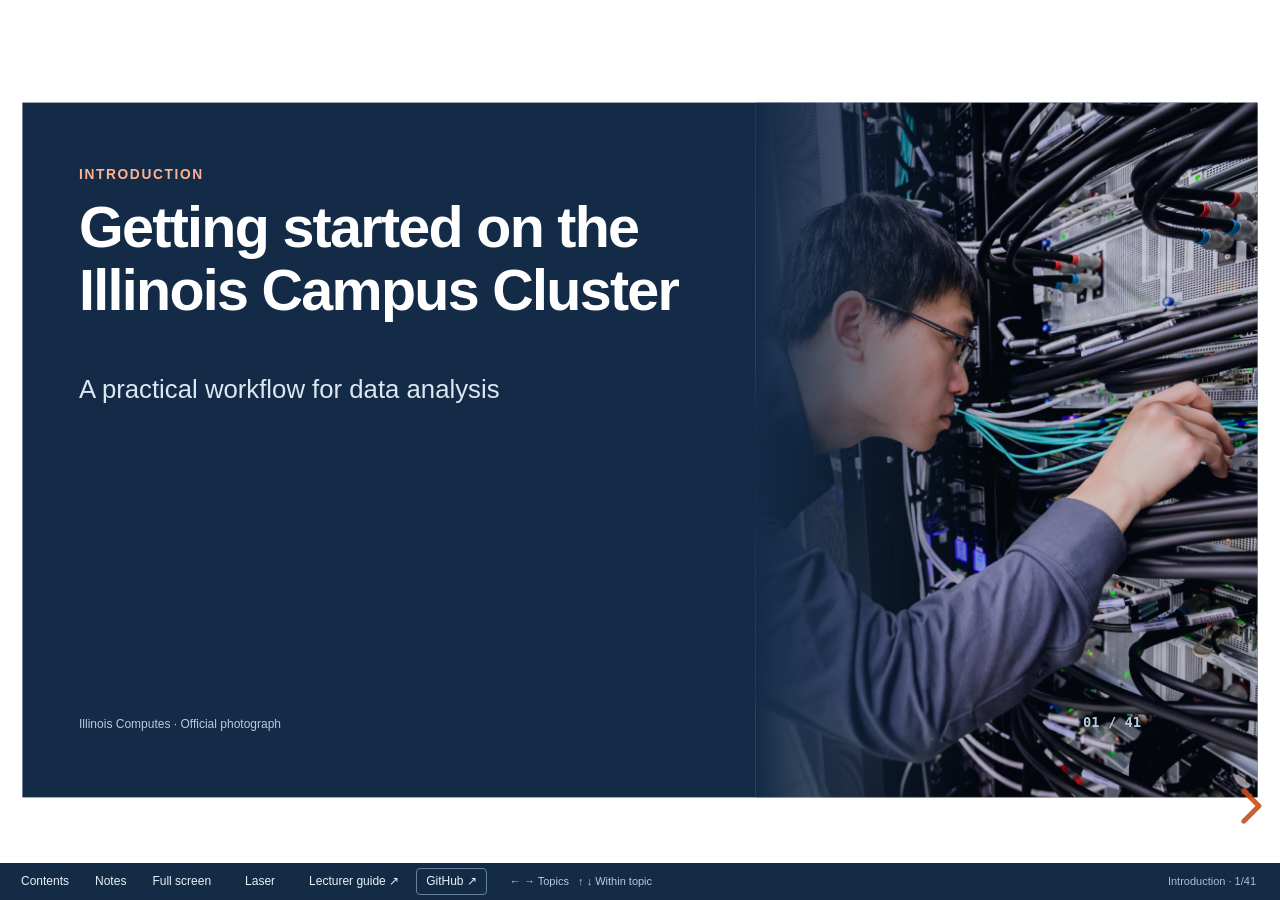
==== commit 1991e220: "Separate dense workflow pages for projection readability" ====
--- a/index.html
+++ b/index.html
@@ -1,4 +1,4 @@
-<!DOCTYPE html><html lang="en"><head><meta charset="utf-8"><meta name="viewport" content="width=device-width, initial-scale=1"><title>Getting started on the Illinois Campus Cluster</title><link rel="stylesheet" href="vendor/reveal/dist/reveal.css"><link rel="stylesheet" href="theme.css?v=visual-walkthrough"><link rel="stylesheet" href="vscode-visuals.css?v=extensions-icon"><link rel="stylesheet" href="workflow-visuals.css?v=1"><link rel="stylesheet" href="consolidated-pages.css?v=1"></head><body><div class="reveal"><div class="slides"><section class="chapter-stack" data-chapter="Introduction" data-label="Introduction"><section class="lecture-slide cover" data-title="Getting started on the Illinois Campus Cluster" data-section="Introduction" data-position="" data-index="0" data-h="0" data-v="0"><div class="slide-inner"><header><div class="section-name">Introduction</div><h1>Getting started on the<br>Illinois Campus Cluster</h1></header><main class="slide-body"><div class="cover-copy"><p class="cover-sub">A practical workflow for data analysis</p></div><figure class="cover-photo"><img src="assets/cluster-photo.png" alt="University of Illinois computing hardware"></figure></main><footer><div class="sources"><a href="https://computes.illinois.edu/" target="_blank" rel="noopener">Illinois Computes · Official photograph</a></div><span class="page-number">01 / 38</span></footer></div><aside class="notes"><p>Hi everyone, I’m from Kun Wang’s lab. We mainly do computational work, so for us, HPC is a bit like the lab bench in a wet lab—it’s where we run our analyses. Today, I’ll give you a brief introduction to the Illinois Campus Cluster and walk through the basic skills you need to run computationally intensive analyses on it.</p><p><a href="https://computes.illinois.edu/" target="_blank" rel="noopener">Illinois Computes · Official photograph</a></p></aside></section></section><section class="chapter-stack" data-chapter="Access" data-label="01 · Access"><section class="lecture-slide image-slide" data-title="Prepare files on login nodes; run jobs on compute nodes" data-section="Access" data-position="1.1" data-index="1" data-h="1" data-v="0"><div class="slide-inner"><header><div class="section-name">01 · Access</div><h1>Prepare files on login nodes; run jobs on compute nodes</h1></header><main class="slide-body"><figure class="overview-image"><img src="assets/icc-overview.png" alt="Official NCSA Campus Cluster usage overview"><figcaption>HPC = high-performance computing. A node is one computer. Login: prepare files. Compute: run scheduled analysis.</figcaption></figure></main><footer><div class="sources"><a href="https://docs.ncsa.illinois.edu/systems/icc/en/latest/getting_started.html" target="_blank" rel="noopener">ICC · Getting Started</a> · <a href="https://docs.ncsa.illinois.edu/systems/icc/en/latest/user_guide/running_jobs.html" target="_blank" rel="noopener">ICC · Running Jobs</a></div><span class="page-number">02 / 38</span></footer></div><aside class="notes"><p>Before we connect, it helps to know what we’re connecting to. HPC means high-performance computing. A cluster is a group of connected computers, and each computer is called a node. In this diagram, our laptop connects to the head node, which we’ll call the login node.</p><p>That’s where we organize files, edit scripts, and submit work. Other people share this node, so we use compute nodes for the heavier analysis. To do that, we submit a job: we tell the scheduler what program we want to run and what resources it needs. The scheduler starts it when those resources are available.</p><p>Both kinds of node can access the project files through shared storage. Connecting with VS Code gives us access to those files, but it doesn’t reserve a compute node. Before any of this works, we need an approved account and permission to use the group’s resources.</p><p><a href="https://docs.ncsa.illinois.edu/systems/icc/en/latest/getting_started.html" target="_blank" rel="noopener">ICC · Getting Started</a> · <a href="https://docs.ncsa.illinois.edu/systems/icc/en/latest/user_guide/running_jobs.html" target="_blank" rel="noopener">ICC · Running Jobs</a></p></aside></section><section class="lecture-slide " data-title="Request access and confirm your allocation details" data-section="Access" data-position="1.2" data-index="2" data-h="1" data-v="1"><div class="slide-inner"><header><div class="section-name">01 · Access</div><h1>Request access and confirm your allocation details</h1></header><main class="slide-body"><div class="cols "><div><div class="rows"><div class="row"><strong>Existing lab access</strong><span>Ask your PI or technical contact which cluster group to join.</span></div><div class="row"><strong>A new computing need</strong><span>Start an Illinois Computes request.</span></div></div></div><div><table class=""><thead><tr><th>Detail to confirm</th><th>Used for</th></tr></thead><tbody><tr><td>NetID</td><td>Your login identity</td></tr><tr><td>Slurm account</td><td>The group’s assigned computing resources</td></tr><tr><td>Partition</td><td>A queue you may submit to</td></tr><tr><td>Project path</td><td>A folder where you have permission to save files</td></tr></tbody></table></div></div><div class="link-row"><a href="https://campuscluster.illinois.edu/new_forms/user_form.php" target="_blank">Research access request ↗</a><a href="https://computes.illinois.edu/submitrequest/" target="_blank">Illinois Computes request ↗</a></div><p class="small">Before connecting: get account approval, confirm these four details, and set up Duo.</p></main><footer><div class="sources"><a href="https://docs.ncsa.illinois.edu/systems/icc/en/latest/user_guide/accessing.html" target="_blank" rel="noopener">ICC · Accessing the System</a> · <a href="https://campuscluster.illinois.edu/access/" target="_blank" rel="noopener">Campus Cluster · Access routes</a> · <a href="https://computes.illinois.edu/submitrequest/" target="_blank" rel="noopener">Illinois Computes · Request resources</a> · <a href="https://docs.ncsa.illinois.edu/systems/icc/en/latest/user_guide/running_jobs.html" target="_blank" rel="noopener">ICC · Running Jobs</a></div><span class="page-number">03 / 38</span></footer></div><aside class="notes"><p>For access, I’d start with your PI or the person who manages computing for your group. If the group already uses the cluster, they can tell you which group to join. You may see the term investor group—that means a lab or organization that has arranged cluster resources. For a new computing need, Illinois Computes is another starting point. The form starts the request; we still need approval and account setup before we can log in.</p><p>There are four details we’ll use throughout the talk. Your NetID identifies you. Your Slurm account identifies the group resources your job can use, so it isn’t the same as your NetID. Slurm is the software that schedules jobs. The partition is a queue of eligible resources, and the project path tells us where we can save files.</p><p>Ask for an account and partition that work together, a folder you can write to, and help setting up Duo if needed. Anywhere you see something like YOUR_NETID, replace it with your own value. With those details ready, we can try the first connection.</p><p><a href="https://docs.ncsa.illinois.edu/systems/icc/en/latest/user_guide/accessing.html" target="_blank" rel="noopener">ICC · Accessing the System</a> · <a href="https://campuscluster.illinois.edu/access/" target="_blank" rel="noopener">Campus Cluster · Access routes</a> · <a href="https://computes.illinois.edu/submitrequest/" target="_blank" rel="noopener">Illinois Computes · Request resources</a> · <a href="https://docs.ncsa.illinois.edu/systems/icc/en/latest/user_guide/running_jobs.html" target="_blank" rel="noopener">ICC · Running Jobs</a></p></aside></section><section class="lecture-slide compact" data-title="The first SSH login" data-section="Access" data-position="1.3" data-index="3" data-h="1" data-v="2"><div class="slide-inner"><header><div class="section-name">01 · Access</div><h1>The first SSH login</h1></header><main class="slide-body"><div class="code-label">On your laptop: open Terminal (macOS) or PowerShell (Windows)</div><pre class=""><code>ssh YOUR_NETID@cc-login.campuscluster.illinois.edu</code></pre><p class="small"><code>ssh</code> starts the connection · before <code>@</code>: your user name · after <code>@</code>: the cluster address</p><div class="cols "><div><div class="rows"><div class="row"><strong>1 · Run the command</strong><span>Replace YOUR_NETID, then press Enter.</span></div><div class="row"><strong>2 · Password</strong><span>Type your NetID password and press Enter; typing stays hidden.</span></div><div class="row"><strong>3 · Duo</strong><span>Follow the prompt and approve the authentication request.</span></div></div></div><div><figure class="login-image"><img src="assets/icc-login.png" alt="Official example of a successful ICC login"><figcaption>A welcome message and cluster command prompt confirm login. Screenshot dates and quotas are historical.</figcaption></figure></div></div></main><footer><div class="sources"><a href="https://docs.ncsa.illinois.edu/systems/icc/en/latest/user_guide/accessing.html" target="_blank" rel="noopener">ICC · Accessing the System</a></div><span class="page-number">04 / 38</span></footer></div><aside class="notes"><p>We’ll start with a quick connection from the laptop. On a Mac, open Terminal; on Windows, open PowerShell. If Windows doesn’t recognize ssh, you’ll need to enable the OpenSSH Client first.</p><p>In this line, ssh starts the connection. Your NetID goes before the at sign, and the cluster address goes after it. Replace YOUR_NETID, leave the hostname as shown, and press Enter.</p><p>The first time, SSH may ask you to confirm the server’s identity. Check that fingerprint against institutional guidance or with support before accepting it. If you get an unexpected warning that the host has changed, check that too. Then enter your NetID password. You won’t see anything appear as you type—that’s normal. Complete the Duo prompt on your registered device. ICC uses your password and Duo here, rather than user-created SSH keys.</p><p>Once we see the welcome message and a command prompt, we’re connected. The prompt tells us the shell is ready, and commands typed here run on the cluster. The screenshot is an older example, so its dates and quota numbers aren’t current guidance. We can type exit to close this test connection without deleting anything. VS Code will make its own connection, so let’s look at that tool next.</p><p><a href="https://docs.ncsa.illinois.edu/systems/icc/en/latest/user_guide/accessing.html" target="_blank" rel="noopener">ICC · Accessing the System</a></p></aside></section></section><section class="chapter-stack" data-chapter="Files in VS Code" data-label="02 · Files in VS Code"><section class="lecture-slide vscode-intro" data-title="VS Code is an editor for code and project files" data-section="Files in VS Code" data-position="2.1" data-index="4" data-h="2" data-v="0"><div class="slide-inner"><header><div class="section-name">02 · Files in VS Code</div><h1>VS Code is an editor for code and project files</h1></header><main class="slide-body"><div class="vscode-intro-grid"><figure class="vscode-interface-image"><img src="assets/vscode-interface.png" alt="Official Microsoft VS Code screenshot showing the Explorer, code editors, and terminal"><figcaption>Microsoft example: B = files, C = editor, D = terminal panel.</figcaption></figure><div class="vscode-intro-copy"><p class="">Visual Studio Code (VS Code) is Microsoft’s code editor for working with scripts and project files.</p><div class="rows"><div class="row"><strong>B · Explorer</strong><span>Browse files and folders in the left sidebar.</span></div><div class="row"><strong>C · Editor</strong><span>Read and edit scripts in the main area.</span></div><div class="row"><strong>D · Terminal</strong><span>Enter commands in the bottom panel.</span></div></div></div></div></main><footer><div class="sources"><a href="https://code.visualstudio.com/docs/editing/getting-started/userinterface" target="_blank" rel="noopener">Microsoft · VS Code user interface</a></div><span class="page-number">05 / 38</span></footer></div><aside class="notes"><p>This is Visual Studio Code, or just VS Code. It’s Microsoft’s editor for code and project files. The useful thing is that we can browse files, edit them, and use a terminal in one window. When I say script, I mean a text file containing instructions for a program to run.</p><p>This screenshot is Microsoft’s example, so we won’t be using these particular files or this code. The area marked B is Explorer, where we browse folders and files. The areas marked C show the files we’ve opened in the editor. Down at D is the terminal, where we enter commands. That bottom panel can show other things too, but here it’s showing a terminal.</p><p>Those are the three areas we’ll keep coming back to: files on the left, editing in the main area, and commands in the terminal. We can also use this same window to work with files on the cluster.</p><p><a href="https://code.visualstudio.com/docs/editing/getting-started/userinterface" target="_blank" rel="noopener">Microsoft · VS Code user interface</a></p></aside></section><section class="lecture-slide concept-slide" data-title="Files stay on the cluster; terminal commands run there" data-section="Files in VS Code" data-position="2.2" data-index="5" data-h="2" data-v="1"><div class="slide-inner"><header><div class="section-name">02 · Files in VS Code</div><h1>Files stay on the cluster; terminal commands run there</h1></header><main class="slide-body">
+<!DOCTYPE html><html lang="en"><head><meta charset="utf-8"><meta name="viewport" content="width=device-width, initial-scale=1"><title>Getting started on the Illinois Campus Cluster</title><link rel="stylesheet" href="vendor/reveal/dist/reveal.css"><link rel="stylesheet" href="theme.css?v=visual-walkthrough"><link rel="stylesheet" href="vscode-visuals.css?v=extensions-icon"><link rel="stylesheet" href="workflow-visuals.css?v=1"><link rel="stylesheet" href="readable-steps.css?v=1"></head><body><div class="reveal"><div class="slides"><section class="chapter-stack" data-chapter="Introduction" data-label="Introduction"><section class="lecture-slide cover" data-title="Getting started on the Illinois Campus Cluster" data-section="Introduction" data-position="" data-index="0" data-h="0" data-v="0"><div class="slide-inner"><header><div class="section-name">Introduction</div><h1>Getting started on the<br>Illinois Campus Cluster</h1></header><main class="slide-body"><div class="cover-copy"><p class="cover-sub">A practical workflow for data analysis</p></div><figure class="cover-photo"><img src="assets/cluster-photo.png" alt="University of Illinois computing hardware"></figure></main><footer><div class="sources"><a href="https://computes.illinois.edu/" target="_blank" rel="noopener">Illinois Computes · Official photograph</a></div><span class="page-number">01 / 41</span></footer></div><aside class="notes"><p>Hi everyone, I’m from Kun Wang’s lab. We mainly do computational work, so for us, HPC is a bit like the lab bench in a wet lab—it’s where we run our analyses. Today, I’ll give you a brief introduction to the Illinois Campus Cluster and walk through the basic skills you need to run computationally intensive analyses on it.</p><p><a href="https://computes.illinois.edu/" target="_blank" rel="noopener">Illinois Computes · Official photograph</a></p></aside></section></section><section class="chapter-stack" data-chapter="Access" data-label="01 · Access"><section class="lecture-slide image-slide" data-title="Prepare files on login nodes; run jobs on compute nodes" data-section="Access" data-position="1.1" data-index="1" data-h="1" data-v="0"><div class="slide-inner"><header><div class="section-name">01 · Access</div><h1>Prepare files on login nodes; run jobs on compute nodes</h1></header><main class="slide-body"><figure class="overview-image"><img src="assets/icc-overview.png" alt="Official NCSA Campus Cluster usage overview"><figcaption>HPC = high-performance computing. A node is one computer. Login: prepare files. Compute: run scheduled analysis.</figcaption></figure></main><footer><div class="sources"><a href="https://docs.ncsa.illinois.edu/systems/icc/en/latest/getting_started.html" target="_blank" rel="noopener">ICC · Getting Started</a> · <a href="https://docs.ncsa.illinois.edu/systems/icc/en/latest/user_guide/running_jobs.html" target="_blank" rel="noopener">ICC · Running Jobs</a></div><span class="page-number">02 / 41</span></footer></div><aside class="notes"><p>Before we connect, it helps to know what we’re connecting to. HPC means high-performance computing. A cluster is a group of connected computers, and each computer is called a node. In this diagram, our laptop connects to the head node, which we’ll call the login node.</p><p>That’s where we organize files, edit scripts, and submit work. Other people share this node, so we use compute nodes for the heavier analysis. To do that, we submit a job: we tell the scheduler what program we want to run and what resources it needs. The scheduler starts it when those resources are available.</p><p>Both kinds of node can access the project files through shared storage. Connecting with VS Code gives us access to those files, but it doesn’t reserve a compute node. Before any of this works, we need an approved account and permission to use the group’s resources.</p><p><a href="https://docs.ncsa.illinois.edu/systems/icc/en/latest/getting_started.html" target="_blank" rel="noopener">ICC · Getting Started</a> · <a href="https://docs.ncsa.illinois.edu/systems/icc/en/latest/user_guide/running_jobs.html" target="_blank" rel="noopener">ICC · Running Jobs</a></p></aside></section><section class="lecture-slide " data-title="Request access and confirm your allocation details" data-section="Access" data-position="1.2" data-index="2" data-h="1" data-v="1"><div class="slide-inner"><header><div class="section-name">01 · Access</div><h1>Request access and confirm your allocation details</h1></header><main class="slide-body"><div class="cols "><div><div class="rows"><div class="row"><strong>Existing lab access</strong><span>Ask your PI or technical contact which cluster group to join.</span></div><div class="row"><strong>A new computing need</strong><span>Start an Illinois Computes request.</span></div></div></div><div><table class=""><thead><tr><th>Detail to confirm</th><th>Used for</th></tr></thead><tbody><tr><td>NetID</td><td>Your login identity</td></tr><tr><td>Slurm account</td><td>The group’s assigned computing resources</td></tr><tr><td>Partition</td><td>A queue you may submit to</td></tr><tr><td>Project path</td><td>A folder where you have permission to save files</td></tr></tbody></table></div></div><div class="link-row"><a href="https://campuscluster.illinois.edu/new_forms/user_form.php" target="_blank">Research access request ↗</a><a href="https://computes.illinois.edu/submitrequest/" target="_blank">Illinois Computes request ↗</a></div><p class="small">Before connecting: get account approval, confirm these four details, and set up Duo.</p></main><footer><div class="sources"><a href="https://docs.ncsa.illinois.edu/systems/icc/en/latest/user_guide/accessing.html" target="_blank" rel="noopener">ICC · Accessing the System</a> · <a href="https://campuscluster.illinois.edu/access/" target="_blank" rel="noopener">Campus Cluster · Access routes</a> · <a href="https://computes.illinois.edu/submitrequest/" target="_blank" rel="noopener">Illinois Computes · Request resources</a> · <a href="https://docs.ncsa.illinois.edu/systems/icc/en/latest/user_guide/running_jobs.html" target="_blank" rel="noopener">ICC · Running Jobs</a></div><span class="page-number">03 / 41</span></footer></div><aside class="notes"><p>For access, I’d start with your PI or the person who manages computing for your group. If the group already uses the cluster, they can tell you which group to join. You may see the term investor group—that means a lab or organization that has arranged cluster resources. For a new computing need, Illinois Computes is another starting point. The form starts the request; we still need approval and account setup before we can log in.</p><p>There are four details we’ll use throughout the talk. Your NetID identifies you. Your Slurm account identifies the group resources your job can use, so it isn’t the same as your NetID. Slurm is the software that schedules jobs. The partition is a queue of eligible resources, and the project path tells us where we can save files.</p><p>Ask for an account and partition that work together, a folder you can write to, and help setting up Duo if needed. Anywhere you see something like YOUR_NETID, replace it with your own value. With those details ready, we can try the first connection.</p><p><a href="https://docs.ncsa.illinois.edu/systems/icc/en/latest/user_guide/accessing.html" target="_blank" rel="noopener">ICC · Accessing the System</a> · <a href="https://campuscluster.illinois.edu/access/" target="_blank" rel="noopener">Campus Cluster · Access routes</a> · <a href="https://computes.illinois.edu/submitrequest/" target="_blank" rel="noopener">Illinois Computes · Request resources</a> · <a href="https://docs.ncsa.illinois.edu/systems/icc/en/latest/user_guide/running_jobs.html" target="_blank" rel="noopener">ICC · Running Jobs</a></p></aside></section><section class="lecture-slide compact" data-title="The first SSH login" data-section="Access" data-position="1.3" data-index="3" data-h="1" data-v="2"><div class="slide-inner"><header><div class="section-name">01 · Access</div><h1>The first SSH login</h1></header><main class="slide-body"><div class="code-label">On your laptop: open Terminal (macOS) or PowerShell (Windows)</div><pre class=""><code>ssh YOUR_NETID@cc-login.campuscluster.illinois.edu</code></pre><p class="small"><code>ssh</code> starts the connection · before <code>@</code>: your user name · after <code>@</code>: the cluster address</p><div class="cols "><div><div class="rows"><div class="row"><strong>1 · Run the command</strong><span>Replace YOUR_NETID, then press Enter.</span></div><div class="row"><strong>2 · Password</strong><span>Type your NetID password and press Enter; typing stays hidden.</span></div><div class="row"><strong>3 · Duo</strong><span>Follow the prompt and approve the authentication request.</span></div></div></div><div><figure class="login-image"><img src="assets/icc-login.png" alt="Official example of a successful ICC login"><figcaption>A welcome message and cluster command prompt confirm login. Screenshot dates and quotas are historical.</figcaption></figure></div></div></main><footer><div class="sources"><a href="https://docs.ncsa.illinois.edu/systems/icc/en/latest/user_guide/accessing.html" target="_blank" rel="noopener">ICC · Accessing the System</a></div><span class="page-number">04 / 41</span></footer></div><aside class="notes"><p>We’ll start with a quick connection from the laptop. On a Mac, open Terminal; on Windows, open PowerShell. If Windows doesn’t recognize ssh, you’ll need to enable the OpenSSH Client first.</p><p>In this line, ssh starts the connection. Your NetID goes before the at sign, and the cluster address goes after it. Replace YOUR_NETID, leave the hostname as shown, and press Enter.</p><p>The first time, SSH may ask you to confirm the server’s identity. Check that fingerprint against institutional guidance or with support before accepting it. If you get an unexpected warning that the host has changed, check that too. Then enter your NetID password. You won’t see anything appear as you type—that’s normal. Complete the Duo prompt on your registered device. ICC uses your password and Duo here, rather than user-created SSH keys.</p><p>Once we see the welcome message and a command prompt, we’re connected. The prompt tells us the shell is ready, and commands typed here run on the cluster. The screenshot is an older example, so its dates and quota numbers aren’t current guidance. We can type exit to close this test connection without deleting anything. VS Code will make its own connection, so let’s look at that tool next.</p><p><a href="https://docs.ncsa.illinois.edu/systems/icc/en/latest/user_guide/accessing.html" target="_blank" rel="noopener">ICC · Accessing the System</a></p></aside></section></section><section class="chapter-stack" data-chapter="Files in VS Code" data-label="02 · Files in VS Code"><section class="lecture-slide vscode-intro" data-title="VS Code is an editor for code and project files" data-section="Files in VS Code" data-position="2.1" data-index="4" data-h="2" data-v="0"><div class="slide-inner"><header><div class="section-name">02 · Files in VS Code</div><h1>VS Code is an editor for code and project files</h1></header><main class="slide-body"><div class="vscode-intro-grid"><figure class="vscode-interface-image"><img src="assets/vscode-interface.png" alt="Official Microsoft VS Code screenshot showing the Explorer, code editors, and terminal"><figcaption>Microsoft example: B = files, C = editor, D = terminal panel.</figcaption></figure><div class="vscode-intro-copy"><p class="">Visual Studio Code (VS Code) is Microsoft’s code editor for working with scripts and project files.</p><div class="rows"><div class="row"><strong>B · Explorer</strong><span>Browse files and folders in the left sidebar.</span></div><div class="row"><strong>C · Editor</strong><span>Read and edit scripts in the main area.</span></div><div class="row"><strong>D · Terminal</strong><span>Enter commands in the bottom panel.</span></div></div></div></div></main><footer><div class="sources"><a href="https://code.visualstudio.com/docs/editing/getting-started/userinterface" target="_blank" rel="noopener">Microsoft · VS Code user interface</a></div><span class="page-number">05 / 41</span></footer></div><aside class="notes"><p>This is Visual Studio Code, or just VS Code. It’s Microsoft’s editor for code and project files. The useful thing is that we can browse files, edit them, and use a terminal in one window. When I say script, I mean a text file containing instructions for a program to run.</p><p>This screenshot is Microsoft’s example, so we won’t be using these particular files or this code. The area marked B is Explorer, where we browse folders and files. The areas marked C show the files we’ve opened in the editor. Down at D is the terminal, where we enter commands. That bottom panel can show other things too, but here it’s showing a terminal.</p><p>Those are the three areas we’ll keep coming back to: files on the left, editing in the main area, and commands in the terminal. We can also use this same window to work with files on the cluster.</p><p><a href="https://code.visualstudio.com/docs/editing/getting-started/userinterface" target="_blank" rel="noopener">Microsoft · VS Code user interface</a></p></aside></section><section class="lecture-slide concept-slide" data-title="Files stay on the cluster; terminal commands run there" data-section="Files in VS Code" data-position="2.2" data-index="5" data-h="2" data-v="1"><div class="slide-inner"><header><div class="section-name">02 · Files in VS Code</div><h1>Files stay on the cluster; terminal commands run there</h1></header><main class="slide-body">
 <div class="concept-figure local-remote-figure" role="img" aria-label="The VS Code window is on the laptop. An SSH connection reaches project files and a terminal on the cluster. Saving edits updates the remote project file.">
   <div class="place local-place">
     <div class="place-heading">LOCAL <strong>Your laptop</strong></div>
@@ -10,7 +10,7 @@
     <div class="remote-project"><strong>Project files</strong><code>demo/analysis.py</code><span>Save updates this file.</span></div>
     <div class="remote-shell"><strong>Remote terminal</strong><span>Commands run on the cluster.</span></div>
   </div>
-</div><p class="callout">In the SSH window, saves update cluster files and terminal commands run on the connected host.</p></main><footer><div class="sources"><a href="https://code.visualstudio.com/docs/remote/ssh" target="_blank" rel="noopener">Microsoft · Remote - SSH</a> · <a href="https://docs.ncsa.illinois.edu/systems/icc/en/latest/user_guide/prog_env.html#visual-studio-code" target="_blank" rel="noopener">ICC · VS Code setup</a></div><span class="page-number">06 / 38</span></footer></div><aside class="notes"><p>Here’s why I recommend VS Code for this workflow. The window stays on our laptop, and the Remote - SSH extension connects it to the cluster. Suppose we’ve opened analysis.py in that connected window. We’re looking at it on the laptop, but the file itself is demo/analysis.py on the cluster. When we press Save, that remote file is the one that changes. We don’t need to download a copy, edit it, and upload it again each time. This picture shows where we’ll end up after uploading the project; we’ll walk through those steps in a moment.</p><p>The terminal works in a similar way. We see it on the laptop screen, but its commands run on the connected cluster host. Our first connection goes to a login node. If we opened a separate local terminal, its commands would run on the laptop instead. Later, an interactive job will let us open a shell on a compute node, so we’ll check which host we’re using.</p><p>We’ll still use Slurm to get resources for an analysis; connecting the editor doesn’t reserve a compute node. For everyday file work, we can open, edit, and save directly in this window. To get that working, we need VS Code and the Remote - SSH extension on the laptop.</p><p><a href="https://code.visualstudio.com/docs/remote/ssh" target="_blank" rel="noopener">Microsoft · Remote - SSH</a> · <a href="https://docs.ncsa.illinois.edu/systems/icc/en/latest/user_guide/prog_env.html#visual-studio-code" target="_blank" rel="noopener">ICC · VS Code setup</a></p></aside></section><section class="lecture-slide vscode-visual" data-title="Install VS Code and the Remote - SSH extension" data-section="Files in VS Code" data-position="2.3" data-index="6" data-h="2" data-v="2"><div class="slide-inner"><header><div class="section-name">02 · Files in VS Code</div><h1>Install VS Code and the Remote - SSH extension</h1></header><main class="slide-body"><div class="vs-prerequisite">First: <a href="https://code.visualstudio.com/docs/setup/setup-overview" target="_blank">download and open VS Code</a> on your laptop.</div><div class="vs-step-row"><div class="vs-step vs-extension-step"><b class="vs-number">1</b><div><strong>Open Extensions</strong><div class="vs-icon-guide"><img src="assets/vscode-extensions-icon.png" alt="Official screenshot of the Extensions icon in the left Activity Bar" width="91" height="95"><div><span><b>Extensions icon</b><br>Left Activity Bar</span><small>Or Cmd/Ctrl+Shift+X</small></div></div></div></div><div class="vs-step"><b class="vs-number">2</b><div><strong>Search Remote - SSH</strong><span>Choose the Microsoft extension</span></div></div><div class="vs-step"><b class="vs-number">3</b><div><strong>Click Install</strong><span>Wait for installation to finish</span></div></div></div><figure class="vs-shot vs-install"><div class="vs-shot-window"><img src="assets/vscode-remote-extension.png" alt="Official Remote - SSH extension card showing Microsoft and the Install button"><span class="vs-pin" style="left:31%;top:34%">2</span><span class="vs-pin" style="left:27%;top:72%">3</span></div><figcaption>Microsoft’s example screenshot uses an older version; install the current extension.</figcaption></figure><p class="callout">The editor and Remote - SSH extension are installed on your laptop.</p></main><footer><div class="sources"><a href="https://code.visualstudio.com/docs/setup/setup-overview" target="_blank" rel="noopener">Microsoft · VS Code setup</a> · <a href="https://code.visualstudio.com/docs/remote/ssh" target="_blank" rel="noopener">Microsoft · Remote - SSH</a> · <a href="https://code.visualstudio.com/docs/remote/ssh-tutorial" target="_blank" rel="noopener">Microsoft · Remote - SSH tutorial</a> · <a href="https://code.visualstudio.com/docs/configure/extensions/extension-marketplace" target="_blank" rel="noopener">Microsoft · Extensions view</a></div><span class="page-number">07 / 38</span></footer></div><aside class="notes"><p>There are two things to install on the laptop. First, download VS Code for your operating system, install it, and open it. Then click the Extensions icon in the sidebar. Extensions are add-ons that give the editor extra features.</p><p>Search for Remote - SSH and look for Microsoft as the publisher. The screenshot is an older official UI example, but the part to look for is the same: Microsoft as the publisher and the Install button. Install the current version and wait for it to finish. That adds the commands we need to connect to the cluster.</p><p>At this point, we’ve prepared the editor on the laptop. We’ll set up Python and the analysis packages on the cluster separately, when we get to software setup.</p><p>To start the connection, we’ll use something called the Command Palette. It’s a searchable menu of VS Code actions, so we can type the name of the action we want. We’ll use it with the same NetID and cluster hostname that worked in our SSH test.</p><p><a href="https://code.visualstudio.com/docs/setup/setup-overview" target="_blank" rel="noopener">Microsoft · VS Code setup</a> · <a href="https://code.visualstudio.com/docs/remote/ssh" target="_blank" rel="noopener">Microsoft · Remote - SSH</a> · <a href="https://code.visualstudio.com/docs/remote/ssh-tutorial" target="_blank" rel="noopener">Microsoft · Remote - SSH tutorial</a> · <a href="https://code.visualstudio.com/docs/configure/extensions/extension-marketplace" target="_blank" rel="noopener">Microsoft · Extensions view</a></p></aside></section><section class="lecture-slide vscode-visual" data-title="Connecting VS Code with Remote - SSH" data-section="Files in VS Code" data-position="2.4" data-index="7" data-h="2" data-v="3"><div class="slide-inner"><header><div class="section-name">02 · Files in VS Code</div><h1>Connecting VS Code with Remote - SSH</h1></header><main class="slide-body"><div class="vs-connect-grid"><div><div class="vs-step"><b class="vs-number">1</b><div><strong>Choose Connect to Host…</strong><span>Cmd+Shift+P (Mac) · Ctrl+Shift+P (Windows/Linux)<br>Search: Remote-SSH: Connect to Host</span></div></div><figure class="vs-shot vs-connect-menu"><div class="vs-shot-window"><img src="assets/vscode-connect-command.png" alt="Microsoft remote command menu with Connect to Host selected"></div><figcaption>Microsoft menu example · focused view</figcaption></figure><div class="vs-step"><b class="vs-number">2</b><div><strong>Enter your login address</strong></div></div><figure class="vs-shot vs-host"><div class="vs-shot-window"><img src="assets/vscode-host.png" alt="Microsoft example of the SSH login address field"></div><figcaption></figcaption></figure></div><div class="vs-connect-check"><div class="vs-address"><span>Use this address:</span><code>YOUR_NETID@<br>cc-login.campuscluster.illinois.edu</code></div><p>Password + Duo<br>Choose <strong>Linux</strong> if asked.</p><div class="vs-step"><b class="vs-number">3</b><div><strong>Check the SSH indicator</strong><span>Lower-left corner of the new window</span></div></div><figure class="vs-shot vs-status"><div class="vs-shot-window"><img src="assets/vscode-statusbar.png" alt="Official example of the green SSH status indicator"></div><figcaption>Microsoft’s example host is shown here.<br>Your indicator should name the cluster.</figcaption></figure></div></div></main><footer><div class="sources"><a href="https://docs.ncsa.illinois.edu/systems/icc/en/latest/user_guide/prog_env.html#visual-studio-code" target="_blank" rel="noopener">ICC · VS Code setup</a> · <a href="https://code.visualstudio.com/docs/remote/ssh" target="_blank" rel="noopener">Microsoft · Remote - SSH</a> · <a href="https://code.visualstudio.com/docs/remote/ssh-tutorial" target="_blank" rel="noopener">Microsoft · Remote - SSH tutorial</a></div><span class="page-number">08 / 38</span></footer></div><aside class="notes"><p>To open the Command Palette, press Command-Shift-P on a Mac, or Control-Shift-P on Windows or Linux. Search for Remote-SSH: Connect to Host. Then enter your NetID and the cluster hostname, just as we did in the terminal connection.</p><p>You’ll go through the password and Duo prompts again. If VS Code asks which operating system the remote computer uses, choose Linux—that’s what the cluster runs. It may open a separate connected window.</p><p>To check that it worked, look at the SSH indicator in the lower-left corner. It should name the cluster host. That tells us this window is connected to the remote computer. If it seems stuck waiting, check the Remote - SSH output or login terminal; there may be an authentication prompt waiting for a response.</p><p>Once we’re connected, we need somewhere to put our project. We’ll choose that location before uploading the files.</p><p><a href="https://docs.ncsa.illinois.edu/systems/icc/en/latest/user_guide/prog_env.html#visual-studio-code" target="_blank" rel="noopener">ICC · VS Code setup</a> · <a href="https://code.visualstudio.com/docs/remote/ssh" target="_blank" rel="noopener">Microsoft · Remote - SSH</a> · <a href="https://code.visualstudio.com/docs/remote/ssh-tutorial" target="_blank" rel="noopener">Microsoft · Remote - SSH tutorial</a></p></aside></section><section class="lecture-slide storage-slide" data-title="Choose home, project, or scratch storage" data-section="Files in VS Code" data-position="2.5" data-index="8" data-h="2" data-v="4"><div class="slide-inner"><header><div class="section-name">02 · Files in VS Code</div><h1>Choose home, project, or scratch storage</h1></header><main class="slide-body"><table class=""><thead><tr><th>Location</th><th>Use it for</th><th>Limits and actions</th></tr></thead><tbody><tr><td>/u/YOUR_NETID</td><td>Settings and small personal files</td><td>Very limited quota: 100 GiB (soft limit). Keep large datasets elsewhere.</td></tr><tr><td>/projects/YOUR_GROUP</td><td>Group data, software, and retained outputs</td><td>Shared group quota. Keep backups: no snapshots are kept for file recovery.</td></tr><tr><td>/scratch/YOUR_NETID</td><td>Temporary working data</td><td>Temporary only: files typically deleted after 30 days without access, sometimes sooner.</td></tr></tbody></table><p class="callout">Use your group’s full project path; <code>/projects/YOUR_GROUP</code> is a placeholder.</p></main><footer><div class="sources"><a href="https://docs.ncsa.illinois.edu/systems/icc/en/latest/user_guide/storage_data.html" target="_blank" rel="noopener">ICC · Storage and Data</a></div><span class="page-number">09 / 38</span></footer></div><aside class="notes"><p>Before we upload anything, we need to choose where it will live. Home, project, and scratch storage have different jobs.</p><p>Home, under /u, is for settings and small personal files. It has a very limited quota, which means a limit on how much space you can use: 100 GiB as the documented soft limit and 103 GiB as the hard limit. If you stay above the soft limit for seven days, new writes stop until you reduce your usage. You can’t expand the home quota, so it’s a poor place to collect large datasets.</p><p>Project storage is shared by the group, and the available space depends on its allocation. It has no snapshots—saved filesystem states that let you recover earlier files—so important data need a separate backup plan.</p><p>Scratch is temporary workspace. Files are typically deleted after 30 days without access, sometimes sooner if space is tight. Once purged, they can’t be recovered, so move valuable outputs elsewhere.</p><p>For our project, we’ll use the full path supplied by the group, where we have permission to save files. The path on the slide is a placeholder. We’ll open that parent folder first, then upload demo into it.</p><p><a href="https://docs.ncsa.illinois.edu/systems/icc/en/latest/user_guide/storage_data.html" target="_blank" rel="noopener">ICC · Storage and Data</a></p></aside></section><section class="lecture-slide vscode-visual" data-title="Open the remote project location" data-section="Files in VS Code" data-position="2.6" data-index="9" data-h="2" data-v="5"><div class="slide-inner"><header><div class="section-name">02 · Files in VS Code</div><h1>Open the remote project location</h1></header><main class="slide-body"><div class="vs-folder-grid"><div><div class="vs-step"><b class="vs-number">1</b><div><strong>File → Open Folder</strong><span>In the connected VS Code window</span></div></div><figure class="vs-shot vs-folder"><div class="vs-shot-window"><img src="assets/vscode-remote-folder.png" alt="Official remote Open Folder dialog with a path field and OK button"><span class="vs-pin" style="left:49%;top:9%">2</span></div><figcaption>Microsoft’s sample path is /home/sana/demo.<br>Replace it with your own approved project path.</figcaption></figure></div><div class="vs-folder-check"><div class="vs-step"><b class="vs-number">2</b><div><strong>Enter the destination, then OK</strong><span>Use your group’s full path, for example:</span></div></div><div class="vs-path">/projects/YOUR_GROUP</div><div class="vs-step"><b class="vs-number">3</b><div><strong>Confirm this window is remote</strong><span>The lower-left SSH indicator names the cluster.</span></div></div><figure class="vs-shot vs-status"><div class="vs-shot-window"><img src="assets/vscode-statusbar.png" alt="Microsoft example SSH indicator"></div><figcaption></figcaption></figure><p class="vs-next">Explorer now shows the remote destination.<br>The demo folder is still on your laptop.</p></div></div></main><footer><div class="sources"><a href="https://code.visualstudio.com/docs/remote/ssh" target="_blank" rel="noopener">Microsoft · Remote - SSH</a> · <a href="https://code.visualstudio.com/docs/remote/ssh-tutorial" target="_blank" rel="noopener">Microsoft · Remote - SSH tutorial</a></div><span class="page-number">10 / 38</span></footer></div><aside class="notes"><p>We’ve chosen a storage location, so we can open it in VS Code. In the connected window, go to File, then Open Folder, and enter your approved group path. Here, /projects/YOUR_GROUP stands for the parent folder where we’ll put demo.</p><p>Microsoft’s screenshot uses a path from its own example system. Yours should be the full path your group gave you. Also check that the SSH indicator still names the cluster. With that connection active, the folders in Explorer are on the remote computer.</p><p>At this point, we’ve opened the destination, but we haven’t uploaded anything yet. The demo folder is still on the laptop. It helps to keep those two locations clear: the folder we’re taking from the laptop, and the folder we’re putting it into on the cluster. Next, we’ll make that transfer.</p><p><a href="https://code.visualstudio.com/docs/remote/ssh" target="_blank" rel="noopener">Microsoft · Remote - SSH</a> · <a href="https://code.visualstudio.com/docs/remote/ssh-tutorial" target="_blank" rel="noopener">Microsoft · Remote - SSH tutorial</a></p></aside></section><section class="lecture-slide vscode-visual" data-title="Upload the demo folder with VS Code" data-section="Files in VS Code" data-position="2.7" data-index="10" data-h="2" data-v="6"><div class="slide-inner"><header><div class="section-name">02 · Files in VS Code</div><h1>Upload the demo folder with VS Code</h1></header><main class="slide-body"><div class="vs-illustration-label">Illustration · small project upload</div><div class="vs-transfer" role="img" aria-label="Drag the demo folder from the laptop into the remote Explorer. After copying, open demo and check samples.csv."><div class="vs-device"><div class="vs-device-title">Your laptop</div><div class="vs-device-content"><div class="vs-step"><b class="vs-number">1</b><div><strong>Unzip the offline package</strong></div></div><div class="vs-tree">▾ HPC_Introduction<br><span class="vs-folder-item">▸ demo</span></div><p>Find this folder in<br>Finder / File Explorer.</p></div></div><div class="vs-transfer-arrow"><strong>Drag demo</strong><span>→</span><small>into the<br>Explorer file list</small></div><div class="vs-device vs-remote-device"><div class="vs-device-title">VS Code · remote Explorer</div><div class="vs-device-content"><div class="vs-tree"><span class="vs-tree-caption">/projects/YOUR_GROUP</span><div class="vs-drop-zone">▾ demo<br>&nbsp; ▾ data<br>&nbsp; &nbsp; samples.csv<br>&nbsp; analysis.py<br>&nbsp; hello.sbatch</div></div></div><div class="vs-status-illustration">SSH: cluster login host</div></div></div><div class="vs-step-row vs-upload-bottom"><div class="vs-step"><b class="vs-number">2</b><div><strong>After upload: open demo</strong><span>File → Open Folder → /projects/YOUR_GROUP/demo</span></div></div><div class="vs-step"><b class="vs-number">3</b><div><strong>Open data/samples.csv</strong><span>Check the header and three sample rows.</span></div></div></div></main><footer><div class="sources"><a href="https://code.visualstudio.com/docs/remote/ssh" target="_blank" rel="noopener">Microsoft · Remote - SSH</a> · <a href="https://github.com/microsoft/vscode/blob/main/src/vs/workbench/contrib/files/browser/fileImportExport.ts" target="_blank" rel="noopener">Microsoft · File import and download implementation</a> · <a href="https://docs.ncsa.illinois.edu/systems/icc/en/latest/user_guide/storage_data.html" target="_blank" rel="noopener">ICC · Storage and Data</a></div><span class="page-number">11 / 38</span></footer></div><aside class="notes"><p>The offline package includes a small demo folder with the input file and scripts we’ll use. After unzipping it on the laptop, look inside HPC_Introduction. Drag the whole demo folder into the remote Explorer destination. Aim for the file list in Explorer, rather than an open editor tab.</p><p>Once the transfer finishes, use File, Open Folder again and open the uploaded demo folder. The example path is /projects/YOUR_GROUP/demo; yours will use the group’s actual location. Expand data and open samples.csv. We should see a header and three sample rows. That checks that the file arrived and we can read it on the cluster.</p><p>From here, Command-S or Control-S saves our edits directly to the remote file. Dragging files is convenient for this small example. For a large dataset, use the transfer service your group recommends, such as Globus, and check that the transfer finishes before starting the analysis.</p><p>Our files are in place. We can open a terminal in this same project folder next.</p><p><a href="https://code.visualstudio.com/docs/remote/ssh" target="_blank" rel="noopener">Microsoft · Remote - SSH</a> · <a href="https://github.com/microsoft/vscode/blob/main/src/vs/workbench/contrib/files/browser/fileImportExport.ts" target="_blank" rel="noopener">Microsoft · File import and download implementation</a> · <a href="https://docs.ncsa.illinois.edu/systems/icc/en/latest/user_guide/storage_data.html" target="_blank" rel="noopener">ICC · Storage and Data</a></p></aside></section></section><section class="chapter-stack" data-chapter="Shell essentials" data-label="03 · Shell essentials"><section class="lecture-slide vscode-visual" data-title="Open a terminal in the same project" data-section="Shell essentials" data-position="3.1" data-index="11" data-h="3" data-v="0"><div class="slide-inner"><header><div class="section-name">03 · Shell essentials</div><h1>Open a terminal in the same project</h1></header><main class="slide-body"><div class="vs-step"><b class="vs-number">1</b><div><strong>Terminal → New Terminal</strong><span>In your remote VS Code window</span></div></div><figure class="vs-shot vs-terminal"><div class="vs-shot-window"><img src="assets/vscode-remote-terminal.png" alt="Official VS Code remote bash terminal showing uname followed by Linux"></div><figcaption>Microsoft’s remote terminal example. Run our three checks below in your own project.</figcaption></figure><div class="vs-terminal-checks"><div><code>hostname</code><span>Which computer?<br>Expect a login node.</span></div><div><code>cd /projects/YOUR_GROUP/demo</code><span>Move into your uploaded project.<br>Use your group’s actual path.</span></div><div><code>pwd</code><span>Which folder?<br>Check the full project path.</span></div></div><p class="callout">Run one line, press Enter, wait for the prompt, then continue.</p></main><footer><div class="sources"><a href="https://missing.csail.mit.edu/2026/course-shell/" target="_blank" rel="noopener">Missing Semester · Introduction to the Shell (2026)</a> · <a href="https://code.visualstudio.com/docs/remote/ssh-tutorial" target="_blank" rel="noopener">Microsoft · Remote - SSH tutorial</a></div><span class="page-number">12 / 38</span></footer></div><aside class="notes"><p>We’ve been working with files through the interface. For the next steps, we’ll also use a few commands. In the remote VS Code window, choose Terminal, then New Terminal. The terminal is the text window; the shell is the program that reads what we type. Here, that shell runs on the connected cluster host. The screenshot is Microsoft’s example of a remote terminal. Their uname command reports Linux; our three checks below will confirm the host and folder in our own session.</p><p>We’ll use these three lines one at a time. hostname tells us which computer we’re on. At this stage, we expect a login host, such as cc-login1. Then cd changes the current folder to our uploaded project. Use your group’s full path in place of the example. Finally, pwd prints the full path, so we can check that the terminal is working in the same folder we opened in Explorer. If cd works, it usually doesn’t print anything.</p><p>When the prompt comes back, the shell is ready for another command. In our examples, the dollar sign marks that prompt; we don’t type it ourselves. These short file checks are fine on the login node. We’ll send the actual analysis to compute resources later. First, we’ll break down how a command is written.</p><p><a href="https://missing.csail.mit.edu/2026/course-shell/" target="_blank" rel="noopener">Missing Semester · Introduction to the Shell (2026)</a> · <a href="https://code.visualstudio.com/docs/remote/ssh-tutorial" target="_blank" rel="noopener">Microsoft · Remote - SSH tutorial</a></p></aside></section><section class="lecture-slide " data-title="Read the program, options, and path in a command" data-section="Shell essentials" data-position="3.2" data-index="12" data-h="3" data-v="1"><div class="slide-inner"><header><div class="section-name">03 · Shell essentials</div><h1>Read the program, options, and path in a command</h1></header><main class="slide-body"><div class="hero-code"><span class="accent">head</span> <span class="teal">-n 5</span> <span class="gold">data/samples.csv</span></div><div class="rows"><div class="row"><strong>Program</strong><span>head displays the beginning of a text file.</span></div><div class="row"><strong>Option + value</strong><span>-n 5 asks for the first five lines.</span></div><div class="row"><strong>File path</strong><span>data/samples.csv is the path to the file to read.</span></div></div><p class="callout">Quotes keep a path together: <code>head -n 5 "data/samples.csv"</code>. They are required for paths containing spaces.</p></main><footer><div class="sources"><a href="https://missing.csail.mit.edu/2026/course-shell/" target="_blank" rel="noopener">Missing Semester · Introduction to the Shell (2026)</a> · <a href="https://missing.csail.mit.edu/2026/command-line-environment/" target="_blank" rel="noopener">Missing Semester · Command-line Environment (2026)</a></div><span class="page-number">13 / 38</span></footer></div><aside class="notes"><p>A command can look like a long string at first, but we can read this one in three parts. head is the program we’re asking to run. The option -n, followed by 5, says we want the first five lines. Then data/samples.csv tells it which file to read. If the file has fewer than five lines, it just shows the lines that are there.</p><p>Everything after head is an argument. Some arguments change what the program does; others give it a value or a filename. An option letter belongs to that particular command, so the same letter can mean something else in a different program.</p><p>Spaces usually separate the arguments. If a path contains spaces, quotes keep the whole path together. The quoted example on this slide works too, but this particular path doesn’t need quotes because it has no spaces.</p><p>We’ll use this way of reading commands throughout the talk. Before trying more file commands, we need to know how the folder we’re currently in affects the path we type.</p><p><a href="https://missing.csail.mit.edu/2026/course-shell/" target="_blank" rel="noopener">Missing Semester · Introduction to the Shell (2026)</a> · <a href="https://missing.csail.mit.edu/2026/command-line-environment/" target="_blank" rel="noopener">Missing Semester · Command-line Environment (2026)</a></p></aside></section><section class="lecture-slide compact navigation-examples" data-title="Navigate the uploaded project" data-section="Shell essentials" data-position="3.3" data-index="13" data-h="3" data-v="2"><div class="slide-inner"><header><div class="section-name">03 · Shell essentials</div><h1>Navigate the uploaded project</h1></header><main class="slide-body"><div class="cols "><div><div class="code-label">Transcript: type commands after $; other lines are output</div><pre class="terminal-transcript"><code><span class="terminal-command">$ pwd</span>
+</div><p class="callout">In the SSH window, saves update cluster files and terminal commands run on the connected host.</p></main><footer><div class="sources"><a href="https://code.visualstudio.com/docs/remote/ssh" target="_blank" rel="noopener">Microsoft · Remote - SSH</a> · <a href="https://docs.ncsa.illinois.edu/systems/icc/en/latest/user_guide/prog_env.html#visual-studio-code" target="_blank" rel="noopener">ICC · VS Code setup</a></div><span class="page-number">06 / 41</span></footer></div><aside class="notes"><p>Here’s why I recommend VS Code for this workflow. The window stays on our laptop, and the Remote - SSH extension connects it to the cluster. Suppose we’ve opened analysis.py in that connected window. We’re looking at it on the laptop, but the file itself is demo/analysis.py on the cluster. When we press Save, that remote file is the one that changes. We don’t need to download a copy, edit it, and upload it again each time. This picture shows where we’ll end up after uploading the project; we’ll walk through those steps in a moment.</p><p>The terminal works in a similar way. We see it on the laptop screen, but its commands run on the connected cluster host. Our first connection goes to a login node. If we opened a separate local terminal, its commands would run on the laptop instead. Later, an interactive job will let us open a shell on a compute node, so we’ll check which host we’re using.</p><p>We’ll still use Slurm to get resources for an analysis; connecting the editor doesn’t reserve a compute node. For everyday file work, we can open, edit, and save directly in this window. To get that working, we need VS Code and the Remote - SSH extension on the laptop.</p><p><a href="https://code.visualstudio.com/docs/remote/ssh" target="_blank" rel="noopener">Microsoft · Remote - SSH</a> · <a href="https://docs.ncsa.illinois.edu/systems/icc/en/latest/user_guide/prog_env.html#visual-studio-code" target="_blank" rel="noopener">ICC · VS Code setup</a></p></aside></section><section class="lecture-slide vscode-visual" data-title="Install VS Code and the Remote - SSH extension" data-section="Files in VS Code" data-position="2.3" data-index="6" data-h="2" data-v="2"><div class="slide-inner"><header><div class="section-name">02 · Files in VS Code</div><h1>Install VS Code and the Remote - SSH extension</h1></header><main class="slide-body"><div class="vs-prerequisite">First: <a href="https://code.visualstudio.com/docs/setup/setup-overview" target="_blank">download and open VS Code</a> on your laptop.</div><div class="vs-step-row"><div class="vs-step vs-extension-step"><b class="vs-number">1</b><div><strong>Open Extensions</strong><div class="vs-icon-guide"><img src="assets/vscode-extensions-icon.png" alt="Official screenshot of the Extensions icon in the left Activity Bar" width="91" height="95"><div><span><b>Extensions icon</b><br>Left Activity Bar</span><small>Or Cmd/Ctrl+Shift+X</small></div></div></div></div><div class="vs-step"><b class="vs-number">2</b><div><strong>Search Remote - SSH</strong><span>Choose the Microsoft extension</span></div></div><div class="vs-step"><b class="vs-number">3</b><div><strong>Click Install</strong><span>Wait for installation to finish</span></div></div></div><figure class="vs-shot vs-install"><div class="vs-shot-window"><img src="assets/vscode-remote-extension.png" alt="Official Remote - SSH extension card showing Microsoft and the Install button"><span class="vs-pin" style="left:31%;top:34%">2</span><span class="vs-pin" style="left:27%;top:72%">3</span></div><figcaption>Microsoft’s example screenshot uses an older version; install the current extension.</figcaption></figure><p class="callout">The editor and Remote - SSH extension are installed on your laptop.</p></main><footer><div class="sources"><a href="https://code.visualstudio.com/docs/setup/setup-overview" target="_blank" rel="noopener">Microsoft · VS Code setup</a> · <a href="https://code.visualstudio.com/docs/remote/ssh" target="_blank" rel="noopener">Microsoft · Remote - SSH</a> · <a href="https://code.visualstudio.com/docs/remote/ssh-tutorial" target="_blank" rel="noopener">Microsoft · Remote - SSH tutorial</a> · <a href="https://code.visualstudio.com/docs/configure/extensions/extension-marketplace" target="_blank" rel="noopener">Microsoft · Extensions view</a></div><span class="page-number">07 / 41</span></footer></div><aside class="notes"><p>There are two things to install on the laptop. First, download VS Code for your operating system, install it, and open it. Then click the Extensions icon in the sidebar. Extensions are add-ons that give the editor extra features.</p><p>Search for Remote - SSH and look for Microsoft as the publisher. The screenshot is an older official UI example, but the part to look for is the same: Microsoft as the publisher and the Install button. Install the current version and wait for it to finish. That adds the commands we need to connect to the cluster.</p><p>At this point, we’ve prepared the editor on the laptop. We’ll set up Python and the analysis packages on the cluster separately, when we get to software setup.</p><p>To start the connection, we’ll use something called the Command Palette. It’s a searchable menu of VS Code actions, so we can type the name of the action we want. We’ll use it with the same NetID and cluster hostname that worked in our SSH test.</p><p><a href="https://code.visualstudio.com/docs/setup/setup-overview" target="_blank" rel="noopener">Microsoft · VS Code setup</a> · <a href="https://code.visualstudio.com/docs/remote/ssh" target="_blank" rel="noopener">Microsoft · Remote - SSH</a> · <a href="https://code.visualstudio.com/docs/remote/ssh-tutorial" target="_blank" rel="noopener">Microsoft · Remote - SSH tutorial</a> · <a href="https://code.visualstudio.com/docs/configure/extensions/extension-marketplace" target="_blank" rel="noopener">Microsoft · Extensions view</a></p></aside></section><section class="lecture-slide vscode-visual" data-title="Connecting VS Code with Remote - SSH" data-section="Files in VS Code" data-position="2.4" data-index="7" data-h="2" data-v="3"><div class="slide-inner"><header><div class="section-name">02 · Files in VS Code</div><h1>Connecting VS Code with Remote - SSH</h1></header><main class="slide-body"><div class="vs-connect-grid"><div><div class="vs-step"><b class="vs-number">1</b><div><strong>Choose Connect to Host…</strong><span>Cmd+Shift+P (Mac) · Ctrl+Shift+P (Windows/Linux)<br>Search: Remote-SSH: Connect to Host</span></div></div><figure class="vs-shot vs-connect-menu"><div class="vs-shot-window"><img src="assets/vscode-connect-command.png" alt="Microsoft remote command menu with Connect to Host selected"></div><figcaption>Microsoft menu example · focused view</figcaption></figure><div class="vs-step"><b class="vs-number">2</b><div><strong>Enter your login address</strong></div></div><figure class="vs-shot vs-host"><div class="vs-shot-window"><img src="assets/vscode-host.png" alt="Microsoft example of the SSH login address field"></div><figcaption></figcaption></figure></div><div class="vs-connect-check"><div class="vs-address"><span>Use this address:</span><code>YOUR_NETID@<br>cc-login.campuscluster.illinois.edu</code></div><p>Password + Duo<br>Choose <strong>Linux</strong> if asked.</p><div class="vs-step"><b class="vs-number">3</b><div><strong>Check the SSH indicator</strong><span>Lower-left corner of the new window</span></div></div><figure class="vs-shot vs-status"><div class="vs-shot-window"><img src="assets/vscode-statusbar.png" alt="Official example of the green SSH status indicator"></div><figcaption>Microsoft’s example host is shown here.<br>Your indicator should name the cluster.</figcaption></figure></div></div></main><footer><div class="sources"><a href="https://docs.ncsa.illinois.edu/systems/icc/en/latest/user_guide/prog_env.html#visual-studio-code" target="_blank" rel="noopener">ICC · VS Code setup</a> · <a href="https://code.visualstudio.com/docs/remote/ssh" target="_blank" rel="noopener">Microsoft · Remote - SSH</a> · <a href="https://code.visualstudio.com/docs/remote/ssh-tutorial" target="_blank" rel="noopener">Microsoft · Remote - SSH tutorial</a></div><span class="page-number">08 / 41</span></footer></div><aside class="notes"><p>To open the Command Palette, press Command-Shift-P on a Mac, or Control-Shift-P on Windows or Linux. Search for Remote-SSH: Connect to Host. Then enter your NetID and the cluster hostname, just as we did in the terminal connection.</p><p>You’ll go through the password and Duo prompts again. If VS Code asks which operating system the remote computer uses, choose Linux—that’s what the cluster runs. It may open a separate connected window.</p><p>To check that it worked, look at the SSH indicator in the lower-left corner. It should name the cluster host. That tells us this window is connected to the remote computer. If it seems stuck waiting, check the Remote - SSH output or login terminal; there may be an authentication prompt waiting for a response.</p><p>Once we’re connected, we need somewhere to put our project. We’ll choose that location before uploading the files.</p><p><a href="https://docs.ncsa.illinois.edu/systems/icc/en/latest/user_guide/prog_env.html#visual-studio-code" target="_blank" rel="noopener">ICC · VS Code setup</a> · <a href="https://code.visualstudio.com/docs/remote/ssh" target="_blank" rel="noopener">Microsoft · Remote - SSH</a> · <a href="https://code.visualstudio.com/docs/remote/ssh-tutorial" target="_blank" rel="noopener">Microsoft · Remote - SSH tutorial</a></p></aside></section><section class="lecture-slide storage-slide" data-title="Choose home, project, or scratch storage" data-section="Files in VS Code" data-position="2.5" data-index="8" data-h="2" data-v="4"><div class="slide-inner"><header><div class="section-name">02 · Files in VS Code</div><h1>Choose home, project, or scratch storage</h1></header><main class="slide-body"><table class=""><thead><tr><th>Location</th><th>Use it for</th><th>Limits and actions</th></tr></thead><tbody><tr><td>/u/YOUR_NETID</td><td>Settings and small personal files</td><td>Very limited quota: 100 GiB (soft limit). Keep large datasets elsewhere.</td></tr><tr><td>/projects/YOUR_GROUP</td><td>Group data, software, and retained outputs</td><td>Shared group quota. Keep backups: no snapshots are kept for file recovery.</td></tr><tr><td>/scratch/YOUR_NETID</td><td>Temporary working data</td><td>Temporary only: files typically deleted after 30 days without access, sometimes sooner.</td></tr></tbody></table><p class="callout">Use your group’s full project path; <code>/projects/YOUR_GROUP</code> is a placeholder.</p></main><footer><div class="sources"><a href="https://docs.ncsa.illinois.edu/systems/icc/en/latest/user_guide/storage_data.html" target="_blank" rel="noopener">ICC · Storage and Data</a></div><span class="page-number">09 / 41</span></footer></div><aside class="notes"><p>Before we upload anything, we need to choose where it will live. Home, project, and scratch storage have different jobs.</p><p>Home, under /u, is for settings and small personal files. It has a very limited quota, which means a limit on how much space you can use: 100 GiB as the documented soft limit and 103 GiB as the hard limit. If you stay above the soft limit for seven days, new writes stop until you reduce your usage. You can’t expand the home quota, so it’s a poor place to collect large datasets.</p><p>Project storage is shared by the group, and the available space depends on its allocation. It has no snapshots—saved filesystem states that let you recover earlier files—so important data need a separate backup plan.</p><p>Scratch is temporary workspace. Files are typically deleted after 30 days without access, sometimes sooner if space is tight. Once purged, they can’t be recovered, so move valuable outputs elsewhere.</p><p>For our project, we’ll use the full path supplied by the group, where we have permission to save files. The path on the slide is a placeholder. We’ll open that parent folder first, then upload demo into it.</p><p><a href="https://docs.ncsa.illinois.edu/systems/icc/en/latest/user_guide/storage_data.html" target="_blank" rel="noopener">ICC · Storage and Data</a></p></aside></section><section class="lecture-slide vscode-visual" data-title="Open the remote project location" data-section="Files in VS Code" data-position="2.6" data-index="9" data-h="2" data-v="5"><div class="slide-inner"><header><div class="section-name">02 · Files in VS Code</div><h1>Open the remote project location</h1></header><main class="slide-body"><div class="vs-folder-grid"><div><div class="vs-step"><b class="vs-number">1</b><div><strong>File → Open Folder</strong><span>In the connected VS Code window</span></div></div><figure class="vs-shot vs-folder"><div class="vs-shot-window"><img src="assets/vscode-remote-folder.png" alt="Official remote Open Folder dialog with a path field and OK button"><span class="vs-pin" style="left:49%;top:9%">2</span></div><figcaption>Microsoft’s sample path is /home/sana/demo.<br>Replace it with your own approved project path.</figcaption></figure></div><div class="vs-folder-check"><div class="vs-step"><b class="vs-number">2</b><div><strong>Enter the destination, then OK</strong><span>Use your group’s full path, for example:</span></div></div><div class="vs-path">/projects/YOUR_GROUP</div><div class="vs-step"><b class="vs-number">3</b><div><strong>Confirm this window is remote</strong><span>The lower-left SSH indicator names the cluster.</span></div></div><figure class="vs-shot vs-status"><div class="vs-shot-window"><img src="assets/vscode-statusbar.png" alt="Microsoft example SSH indicator"></div><figcaption></figcaption></figure><p class="vs-next">Explorer now shows the remote destination.<br>The demo folder is still on your laptop.</p></div></div></main><footer><div class="sources"><a href="https://code.visualstudio.com/docs/remote/ssh" target="_blank" rel="noopener">Microsoft · Remote - SSH</a> · <a href="https://code.visualstudio.com/docs/remote/ssh-tutorial" target="_blank" rel="noopener">Microsoft · Remote - SSH tutorial</a></div><span class="page-number">10 / 41</span></footer></div><aside class="notes"><p>We’ve chosen a storage location, so we can open it in VS Code. In the connected window, go to File, then Open Folder, and enter your approved group path. Here, /projects/YOUR_GROUP stands for the parent folder where we’ll put demo.</p><p>Microsoft’s screenshot uses a path from its own example system. Yours should be the full path your group gave you. Also check that the SSH indicator still names the cluster. With that connection active, the folders in Explorer are on the remote computer.</p><p>At this point, we’ve opened the destination, but we haven’t uploaded anything yet. The demo folder is still on the laptop. It helps to keep those two locations clear: the folder we’re taking from the laptop, and the folder we’re putting it into on the cluster. Next, we’ll make that transfer.</p><p><a href="https://code.visualstudio.com/docs/remote/ssh" target="_blank" rel="noopener">Microsoft · Remote - SSH</a> · <a href="https://code.visualstudio.com/docs/remote/ssh-tutorial" target="_blank" rel="noopener">Microsoft · Remote - SSH tutorial</a></p></aside></section><section class="lecture-slide vscode-visual" data-title="Upload the demo folder with VS Code" data-section="Files in VS Code" data-position="2.7" data-index="10" data-h="2" data-v="6"><div class="slide-inner"><header><div class="section-name">02 · Files in VS Code</div><h1>Upload the demo folder with VS Code</h1></header><main class="slide-body"><div class="vs-illustration-label">Illustration · small project upload</div><div class="vs-transfer" role="img" aria-label="Drag the demo folder from the laptop into the remote Explorer. After copying, open demo and check samples.csv."><div class="vs-device"><div class="vs-device-title">Your laptop</div><div class="vs-device-content"><div class="vs-step"><b class="vs-number">1</b><div><strong>Unzip the offline package</strong></div></div><div class="vs-tree">▾ HPC_Introduction<br><span class="vs-folder-item">▸ demo</span></div><p>Find this folder in<br>Finder / File Explorer.</p></div></div><div class="vs-transfer-arrow"><strong>Drag demo</strong><span>→</span><small>into the<br>Explorer file list</small></div><div class="vs-device vs-remote-device"><div class="vs-device-title">VS Code · remote Explorer</div><div class="vs-device-content"><div class="vs-tree"><span class="vs-tree-caption">/projects/YOUR_GROUP</span><div class="vs-drop-zone">▾ demo<br>&nbsp; ▾ data<br>&nbsp; &nbsp; samples.csv<br>&nbsp; analysis.py<br>&nbsp; hello.sbatch</div></div></div><div class="vs-status-illustration">SSH: cluster login host</div></div></div><div class="vs-step-row vs-upload-bottom"><div class="vs-step"><b class="vs-number">2</b><div><strong>After upload: open demo</strong><span>File → Open Folder → /projects/YOUR_GROUP/demo</span></div></div><div class="vs-step"><b class="vs-number">3</b><div><strong>Open data/samples.csv</strong><span>Check the header and three sample rows.</span></div></div></div></main><footer><div class="sources"><a href="https://code.visualstudio.com/docs/remote/ssh" target="_blank" rel="noopener">Microsoft · Remote - SSH</a> · <a href="https://github.com/microsoft/vscode/blob/main/src/vs/workbench/contrib/files/browser/fileImportExport.ts" target="_blank" rel="noopener">Microsoft · File import and download implementation</a> · <a href="https://docs.ncsa.illinois.edu/systems/icc/en/latest/user_guide/storage_data.html" target="_blank" rel="noopener">ICC · Storage and Data</a></div><span class="page-number">11 / 41</span></footer></div><aside class="notes"><p>The offline package includes a small demo folder with the input file and scripts we’ll use. After unzipping it on the laptop, look inside HPC_Introduction. Drag the whole demo folder into the remote Explorer destination. Aim for the file list in Explorer, rather than an open editor tab.</p><p>Once the transfer finishes, use File, Open Folder again and open the uploaded demo folder. The example path is /projects/YOUR_GROUP/demo; yours will use the group’s actual location. Expand data and open samples.csv. We should see a header and three sample rows. That checks that the file arrived and we can read it on the cluster.</p><p>From here, Command-S or Control-S saves our edits directly to the remote file. Dragging files is convenient for this small example. For a large dataset, use the transfer service your group recommends, such as Globus, and check that the transfer finishes before starting the analysis.</p><p>Our files are in place. We can open a terminal in this same project folder next.</p><p><a href="https://code.visualstudio.com/docs/remote/ssh" target="_blank" rel="noopener">Microsoft · Remote - SSH</a> · <a href="https://github.com/microsoft/vscode/blob/main/src/vs/workbench/contrib/files/browser/fileImportExport.ts" target="_blank" rel="noopener">Microsoft · File import and download implementation</a> · <a href="https://docs.ncsa.illinois.edu/systems/icc/en/latest/user_guide/storage_data.html" target="_blank" rel="noopener">ICC · Storage and Data</a></p></aside></section></section><section class="chapter-stack" data-chapter="Shell essentials" data-label="03 · Shell essentials"><section class="lecture-slide vscode-visual" data-title="Open a terminal in the same project" data-section="Shell essentials" data-position="3.1" data-index="11" data-h="3" data-v="0"><div class="slide-inner"><header><div class="section-name">03 · Shell essentials</div><h1>Open a terminal in the same project</h1></header><main class="slide-body"><div class="vs-step"><b class="vs-number">1</b><div><strong>Terminal → New Terminal</strong><span>In your remote VS Code window</span></div></div><figure class="vs-shot vs-terminal"><div class="vs-shot-window"><img src="assets/vscode-remote-terminal.png" alt="Official VS Code remote bash terminal showing uname followed by Linux"></div><figcaption>Microsoft’s remote terminal example. Run our three checks below in your own project.</figcaption></figure><div class="vs-terminal-checks"><div><code>hostname</code><span>Which computer?<br>Expect a login node.</span></div><div><code>cd /projects/YOUR_GROUP/demo</code><span>Move into your uploaded project.<br>Use your group’s actual path.</span></div><div><code>pwd</code><span>Which folder?<br>Check the full project path.</span></div></div><p class="callout">Run one line, press Enter, wait for the prompt, then continue.</p></main><footer><div class="sources"><a href="https://missing.csail.mit.edu/2026/course-shell/" target="_blank" rel="noopener">Missing Semester · Introduction to the Shell (2026)</a> · <a href="https://code.visualstudio.com/docs/remote/ssh-tutorial" target="_blank" rel="noopener">Microsoft · Remote - SSH tutorial</a></div><span class="page-number">12 / 41</span></footer></div><aside class="notes"><p>We’ve been working with files through the interface. For the next steps, we’ll also use a few commands. In the remote VS Code window, choose Terminal, then New Terminal. The terminal is the text window; the shell is the program that reads what we type. Here, that shell runs on the connected cluster host. The screenshot is Microsoft’s example of a remote terminal. Their uname command reports Linux; our three checks below will confirm the host and folder in our own session.</p><p>We’ll use these three lines one at a time. hostname tells us which computer we’re on. At this stage, we expect a login host, such as cc-login1. Then cd changes the current folder to our uploaded project. Use your group’s full path in place of the example. Finally, pwd prints the full path, so we can check that the terminal is working in the same folder we opened in Explorer. If cd works, it usually doesn’t print anything.</p><p>When the prompt comes back, the shell is ready for another command. In our examples, the dollar sign marks that prompt; we don’t type it ourselves. These short file checks are fine on the login node. We’ll send the actual analysis to compute resources later. First, we’ll break down how a command is written.</p><p><a href="https://missing.csail.mit.edu/2026/course-shell/" target="_blank" rel="noopener">Missing Semester · Introduction to the Shell (2026)</a> · <a href="https://code.visualstudio.com/docs/remote/ssh-tutorial" target="_blank" rel="noopener">Microsoft · Remote - SSH tutorial</a></p></aside></section><section class="lecture-slide " data-title="Read the program, options, and path in a command" data-section="Shell essentials" data-position="3.2" data-index="12" data-h="3" data-v="1"><div class="slide-inner"><header><div class="section-name">03 · Shell essentials</div><h1>Read the program, options, and path in a command</h1></header><main class="slide-body"><div class="hero-code"><span class="accent">head</span> <span class="teal">-n 5</span> <span class="gold">data/samples.csv</span></div><div class="rows"><div class="row"><strong>Program</strong><span>head displays the beginning of a text file.</span></div><div class="row"><strong>Option + value</strong><span>-n 5 asks for the first five lines.</span></div><div class="row"><strong>File path</strong><span>data/samples.csv is the path to the file to read.</span></div></div><p class="callout">Quotes keep a path together: <code>head -n 5 "data/samples.csv"</code>. They are required for paths containing spaces.</p></main><footer><div class="sources"><a href="https://missing.csail.mit.edu/2026/course-shell/" target="_blank" rel="noopener">Missing Semester · Introduction to the Shell (2026)</a> · <a href="https://missing.csail.mit.edu/2026/command-line-environment/" target="_blank" rel="noopener">Missing Semester · Command-line Environment (2026)</a></div><span class="page-number">13 / 41</span></footer></div><aside class="notes"><p>A command can look like a long string at first, but we can read this one in three parts. head is the program we’re asking to run. The option -n, followed by 5, says we want the first five lines. Then data/samples.csv tells it which file to read. If the file has fewer than five lines, it just shows the lines that are there.</p><p>Everything after head is an argument. Some arguments change what the program does; others give it a value or a filename. An option letter belongs to that particular command, so the same letter can mean something else in a different program.</p><p>Spaces usually separate the arguments. If a path contains spaces, quotes keep the whole path together. The quoted example on this slide works too, but this particular path doesn’t need quotes because it has no spaces.</p><p>We’ll use this way of reading commands throughout the talk. Before trying more file commands, we need to know how the folder we’re currently in affects the path we type.</p><p><a href="https://missing.csail.mit.edu/2026/course-shell/" target="_blank" rel="noopener">Missing Semester · Introduction to the Shell (2026)</a> · <a href="https://missing.csail.mit.edu/2026/command-line-environment/" target="_blank" rel="noopener">Missing Semester · Command-line Environment (2026)</a></p></aside></section><section class="lecture-slide compact navigation-examples" data-title="Navigate the uploaded project" data-section="Shell essentials" data-position="3.3" data-index="13" data-h="3" data-v="2"><div class="slide-inner"><header><div class="section-name">03 · Shell essentials</div><h1>Navigate the uploaded project</h1></header><main class="slide-body"><div class="cols "><div><div class="code-label">Transcript: type commands after $; other lines are output</div><pre class="terminal-transcript"><code><span class="terminal-command">$ pwd</span>
 /projects/YOUR_GROUP/demo
 <span class="terminal-command">$ cd data</span>
 <span class="terminal-command">$ pwd</span>
@@ -24,7 +24,7 @@
 <span class="terminal-command">$ cd -</span>
 /projects/YOUR_GROUP/demo
 <span class="terminal-command">$ pwd</span>
-/projects/YOUR_GROUP/demo</code></pre></div><div><table class=""><thead><tr><th>Command</th><th>Meaning</th></tr></thead><tbody><tr><td>pwd</td><td>Print the current folder</td></tr><tr><td>cd data</td><td>Enter the data subfolder</td></tr><tr><td>cd ..</td><td>Go up one folder</td></tr><tr><td>cd ~</td><td>Go to your home folder</td></tr><tr><td>cd -</td><td>Return to the previous folder</td></tr></tbody></table><p class="small"><code>cd -</code> also prints its destination. The next <code>pwd</code> confirms it.</p></div></div><p class="small"><code>.</code> current folder · <code>..</code> parent · <code>/projects/…</code> absolute path · <code>data/…</code> relative path</p></main><footer><div class="sources"><a href="https://missing.csail.mit.edu/2026/course-shell/" target="_blank" rel="noopener">Missing Semester · Introduction to the Shell (2026)</a></div><span class="page-number">14 / 38</span></footer></div><aside class="notes"><p>Once we’re in the terminal, the first thing I want to know is where we are. That’s what pwd tells us. Here, we’re starting in demo. cd data takes us into the data folder, and the next pwd shows the new path. cd .. takes us one level up, back to demo. Those two dots mean the parent folder.</p><p>cd ~ takes us home, which is shown here as /u/YOUR_NETID. Then cd - takes us back to the folder we were in before, so here we return to demo. That’s different from going up one level. cd - also prints the destination itself, which is why we see the path again when we run pwd.</p><p>A path beginning with a slash is an absolute path: it gives the location from the filesystem root. A relative path, like data, starts wherever we are now. One dot means this folder, two dots mean its parent, and the tilde means home. Capitalization matters in file and folder names.</p><p>In this transcript, we type what comes after the dollar sign. The other lines are the computer’s response. We’re back in demo now, so we can list what’s in data without moving into it.</p><p><a href="https://missing.csail.mit.edu/2026/course-shell/" target="_blank" rel="noopener">Missing Semester · Introduction to the Shell (2026)</a></p></aside></section><section class="lecture-slide compact listing-examples" data-title="List files and inspect their details" data-section="Shell essentials" data-position="3.4" data-index="14" data-h="3" data-v="3"><div class="slide-inner"><header><div class="section-name">03 · Shell essentials</div><h1>List files and inspect their details</h1></header><main class="slide-body"><div class="cols "><div><table class=""><thead><tr><th>Command</th><th>What changes</th></tr></thead><tbody><tr><td>ls</td><td>List visible file and folder names</td></tr><tr><td>ls -a</td><td>Include hidden names beginning with a dot</td></tr><tr><td>ls -l</td><td>Show details such as size and date</td></tr><tr><td>ls -lh</td><td>Use readable sizes, such as K or M</td></tr><tr><td>ls -lah</td><td>Show hidden names, details, and readable sizes</td></tr></tbody></table></div><div><div class="code-label">Illustrative listing with a larger file; total lines omitted</div><pre class="terminal-transcript"><code><span class="terminal-command">$ ls data</span>
+/projects/YOUR_GROUP/demo</code></pre></div><div><table class=""><thead><tr><th>Command</th><th>Meaning</th></tr></thead><tbody><tr><td>pwd</td><td>Print the current folder</td></tr><tr><td>cd data</td><td>Enter the data subfolder</td></tr><tr><td>cd ..</td><td>Go up one folder</td></tr><tr><td>cd ~</td><td>Go to your home folder</td></tr><tr><td>cd -</td><td>Return to the previous folder</td></tr></tbody></table><p class="small"><code>cd -</code> also prints its destination. The next <code>pwd</code> confirms it.</p></div></div><p class="small"><code>.</code> current folder · <code>..</code> parent · <code>/projects/…</code> absolute path · <code>data/…</code> relative path</p></main><footer><div class="sources"><a href="https://missing.csail.mit.edu/2026/course-shell/" target="_blank" rel="noopener">Missing Semester · Introduction to the Shell (2026)</a></div><span class="page-number">14 / 41</span></footer></div><aside class="notes"><p>Once we’re in the terminal, the first thing I want to know is where we are. That’s what pwd tells us. Here, we’re starting in demo. cd data takes us into the data folder, and the next pwd shows the new path. cd .. takes us one level up, back to demo. Those two dots mean the parent folder.</p><p>cd ~ takes us home, which is shown here as /u/YOUR_NETID. Then cd - takes us back to the folder we were in before, so here we return to demo. That’s different from going up one level. cd - also prints the destination itself, which is why we see the path again when we run pwd.</p><p>A path beginning with a slash is an absolute path: it gives the location from the filesystem root. A relative path, like data, starts wherever we are now. One dot means this folder, two dots mean its parent, and the tilde means home. Capitalization matters in file and folder names.</p><p>In this transcript, we type what comes after the dollar sign. The other lines are the computer’s response. We’re back in demo now, so we can list what’s in data without moving into it.</p><p><a href="https://missing.csail.mit.edu/2026/course-shell/" target="_blank" rel="noopener">Missing Semester · Introduction to the Shell (2026)</a></p></aside></section><section class="lecture-slide compact listing-examples" data-title="List files and inspect their details" data-section="Shell essentials" data-position="3.4" data-index="14" data-h="3" data-v="3"><div class="slide-inner"><header><div class="section-name">03 · Shell essentials</div><h1>List files and inspect their details</h1></header><main class="slide-body"><div class="cols "><div><table class=""><thead><tr><th>Command</th><th>What changes</th></tr></thead><tbody><tr><td>ls</td><td>List visible file and folder names</td></tr><tr><td>ls -a</td><td>Include hidden names beginning with a dot</td></tr><tr><td>ls -l</td><td>Show details such as size and date</td></tr><tr><td>ls -lh</td><td>Use readable sizes, such as K or M</td></tr><tr><td>ls -lah</td><td>Show hidden names, details, and readable sizes</td></tr></tbody></table></div><div><div class="code-label">Illustrative listing with a larger file; total lines omitted</div><pre class="terminal-transcript"><code><span class="terminal-command">$ ls data</span>
 counts.tsv  samples.csv
 <span class="terminal-command">$ ls -a data</span>
 .  ..  counts.tsv  samples.csv
@@ -38,10 +38,10 @@
 drwxr-xr-x 2 user group 4.0K Oct 27 10:00 .
 drwxr-xr-x 3 user group 4.0K Oct 27 10:00 ..
 -rw-r--r-- 1 user group  24M Oct 27 10:00 counts.tsv
--rw-r--r-- 1 user group   58 Oct 27 10:00 samples.csv</code></pre></div></div><p class="small">With <code>-h</code>: <strong>25165824 bytes → 24M</strong>. <code>counts.tsv</code> is illustrative; the demo still uses <code>samples.csv</code>.</p></main><footer><div class="sources"><a href="https://missing.csail.mit.edu/2026/course-shell/" target="_blank" rel="noopener">Missing Semester · Introduction to the Shell (2026)</a> · <a href="https://missing.csail.mit.edu/2026/command-line-environment/" target="_blank" rel="noopener">Missing Semester · Command-line Environment (2026)</a> · <a href="https://www.gnu.org/software/coreutils/manual/html_node/What-information-is-listed.html" target="_blank" rel="noopener">GNU Coreutils · ls size formats</a></div><span class="page-number">15 / 38</span></footer></div><aside class="notes"><p>We’ve found the folder. To see what’s inside, we use ls. Each example here lists data, and our terminal stays in demo throughout. For this slide, imagine we also have a larger file called counts.tsv in that folder. It’s just an illustration; the supplied demo still contains the small samples.csv.</p><p>Plain ls shows the visible names. With -a, we also see names that begin with a dot. That includes the single dot for the current folder and the two dots for its parent. Later, we’ll use -a in our project folder to see .venv, the hidden folder that holds our Python environment.</p><p>The -l option gives us a longer listing. Reading across, we get permissions, a link count, the owner and group, the size, the modification time, and the name. For our purposes, the filename and size are usually the first things to check. The users and dates here are just examples.</p><p>Here’s where -h makes a visible difference. With -l, counts.tsv shows 25165824, its size in bytes. Add -h, and that same size becomes 24M. That’s 24 MiB, using 1024-based units. The file hasn’t changed; only the way its size is displayed has changed. Our small samples.csv is still 58 bytes, so its number stays the same. We can combine the options as -lah to get hidden entries, details, and readable sizes together. A folder’s size on this line isn’t the total of everything inside it; we’ll use du for that.</p><p>We can see our input file. Next, we’ll look at the commands for organizing files and making an output folder.</p><p><a href="https://missing.csail.mit.edu/2026/course-shell/" target="_blank" rel="noopener">Missing Semester · Introduction to the Shell (2026)</a> · <a href="https://missing.csail.mit.edu/2026/command-line-environment/" target="_blank" rel="noopener">Missing Semester · Command-line Environment (2026)</a> · <a href="https://www.gnu.org/software/coreutils/manual/html_node/What-information-is-listed.html" target="_blank" rel="noopener">GNU Coreutils · ls size formats</a></p></aside></section><section class="lecture-slide compact" data-title="Creating, copying, moving, and deleting" data-section="Shell essentials" data-position="3.5" data-index="15" data-h="3" data-v="4"><div class="slide-inner"><header><div class="section-name">03 · Shell essentials</div><h1>Creating, copying, moving, and deleting</h1></header><main class="slide-body"><table class=""><thead><tr><th>Command</th><th>Result</th></tr></thead><tbody><tr><td><code>mkdir results</code></td><td>Create one new folder</td></tr><tr><td><code>mkdir -p results/qc</code></td><td>Create missing folders along the path; accept existing folders</td></tr><tr><td><code>cp -i notes.txt notes_backup.txt</code></td><td>Copy a file; ask before overwriting</td></tr><tr><td><code>cp -r data data_backup</code></td><td>Copy the folder and all its subfolders to a new location</td></tr><tr><td><code>mv -i notes_backup.txt notes_old.txt</code></td><td>Rename or move; ask before overwriting</td></tr><tr><td><code>rm -i notes_old.txt</code></td><td>Ask before deleting this file</td></tr></tbody></table><p class="small"><code>cp</code> and <code>mv</code>: source first, destination second. Shell deletion normally has no Trash recovery.</p></main><footer><div class="sources"><a href="https://missing.csail.mit.edu/2026/course-shell/" target="_blank" rel="noopener">Missing Semester · Introduction to the Shell (2026)</a> · <a href="https://missing.csail.mit.edu/2020/shell-tools/" target="_blank" rel="noopener">Missing Semester · Shell Tools and Scripting (2020)</a></div><span class="page-number">16 / 38</span></footer></div><aside class="notes"><p>These are the basic file operations you’ll use in a project. You can also do most of them through VS Code’s Explorer, but it’s useful to recognize the commands when you see them in instructions.</p><p>mkdir results makes a new folder called results. If it’s already there, plain mkdir reports an error. With mkdir -p results/qc, the -p creates any missing folders along the path and accepts ones that already exist.</p><p>For both cp and mv, read the source first and the destination second. cp makes a copy. mv moves the original, or renames it when the destination is a new name in the same folder. The -i asks before replacing a file that’s already at the destination. With cp -r, we copy a folder and its subfolders. Here, data_backup is a new destination. For a large dataset, that extra copy also takes extra storage.</p><p>rm -i asks before deleting notes_old.txt. Check the name before confirming, because shell deletion normally has no Trash recovery. These commands often finish without printing anything. We can use ls to check what changed, then open a file to see what’s inside.</p><p><a href="https://missing.csail.mit.edu/2026/course-shell/" target="_blank" rel="noopener">Missing Semester · Introduction to the Shell (2026)</a> · <a href="https://missing.csail.mit.edu/2020/shell-tools/" target="_blank" rel="noopener">Missing Semester · Shell Tools and Scripting (2020)</a></p></aside></section><section class="lecture-slide compact" data-title="Inspecting a small text file" data-section="Shell essentials" data-position="3.6" data-index="16" data-h="3" data-v="5"><div class="slide-inner"><header><div class="section-name">03 · Shell essentials</div><h1>Inspecting a small text file</h1></header><main class="slide-body"><div class="cols "><div><table class=""><thead><tr><th>Command</th><th>Use</th></tr></thead><tbody><tr><td><code>cat notes.txt</code></td><td>Print the entire small file</td></tr><tr><td><code>head -n 5 data/samples.csv</code></td><td>Print up to 5 lines from the start</td></tr><tr><td><code>less notes.txt</code></td><td>Browse text; press q to leave</td></tr></tbody></table></div><div><div class="code-label">Output of head for the included sample table</div><pre class=""><code>sample_id,reads
+-rw-r--r-- 1 user group   58 Oct 27 10:00 samples.csv</code></pre></div></div><p class="small">With <code>-h</code>: <strong>25165824 bytes → 24M</strong>. <code>counts.tsv</code> is illustrative; the demo still uses <code>samples.csv</code>.</p></main><footer><div class="sources"><a href="https://missing.csail.mit.edu/2026/course-shell/" target="_blank" rel="noopener">Missing Semester · Introduction to the Shell (2026)</a> · <a href="https://missing.csail.mit.edu/2026/command-line-environment/" target="_blank" rel="noopener">Missing Semester · Command-line Environment (2026)</a> · <a href="https://www.gnu.org/software/coreutils/manual/html_node/What-information-is-listed.html" target="_blank" rel="noopener">GNU Coreutils · ls size formats</a></div><span class="page-number">15 / 41</span></footer></div><aside class="notes"><p>We’ve found the folder. To see what’s inside, we use ls. Each example here lists data, and our terminal stays in demo throughout. For this slide, imagine we also have a larger file called counts.tsv in that folder. It’s just an illustration; the supplied demo still contains the small samples.csv.</p><p>Plain ls shows the visible names. With -a, we also see names that begin with a dot. That includes the single dot for the current folder and the two dots for its parent. Later, we’ll use -a in our project folder to see .venv, the hidden folder that holds our Python environment.</p><p>The -l option gives us a longer listing. Reading across, we get permissions, a link count, the owner and group, the size, the modification time, and the name. For our purposes, the filename and size are usually the first things to check. The users and dates here are just examples.</p><p>Here’s where -h makes a visible difference. With -l, counts.tsv shows 25165824, its size in bytes. Add -h, and that same size becomes 24M. That’s 24 MiB, using 1024-based units. The file hasn’t changed; only the way its size is displayed has changed. Our small samples.csv is still 58 bytes, so its number stays the same. We can combine the options as -lah to get hidden entries, details, and readable sizes together. A folder’s size on this line isn’t the total of everything inside it; we’ll use du for that.</p><p>We can see our input file. Next, we’ll look at the commands for organizing files and making an output folder.</p><p><a href="https://missing.csail.mit.edu/2026/course-shell/" target="_blank" rel="noopener">Missing Semester · Introduction to the Shell (2026)</a> · <a href="https://missing.csail.mit.edu/2026/command-line-environment/" target="_blank" rel="noopener">Missing Semester · Command-line Environment (2026)</a> · <a href="https://www.gnu.org/software/coreutils/manual/html_node/What-information-is-listed.html" target="_blank" rel="noopener">GNU Coreutils · ls size formats</a></p></aside></section><section class="lecture-slide compact" data-title="Creating, copying, moving, and deleting" data-section="Shell essentials" data-position="3.5" data-index="15" data-h="3" data-v="4"><div class="slide-inner"><header><div class="section-name">03 · Shell essentials</div><h1>Creating, copying, moving, and deleting</h1></header><main class="slide-body"><table class=""><thead><tr><th>Command</th><th>Result</th></tr></thead><tbody><tr><td><code>mkdir results</code></td><td>Create one new folder</td></tr><tr><td><code>mkdir -p results/qc</code></td><td>Create missing folders along the path; accept existing folders</td></tr><tr><td><code>cp -i notes.txt notes_backup.txt</code></td><td>Copy a file; ask before overwriting</td></tr><tr><td><code>cp -r data data_backup</code></td><td>Copy the folder and all its subfolders to a new location</td></tr><tr><td><code>mv -i notes_backup.txt notes_old.txt</code></td><td>Rename or move; ask before overwriting</td></tr><tr><td><code>rm -i notes_old.txt</code></td><td>Ask before deleting this file</td></tr></tbody></table><p class="small"><code>cp</code> and <code>mv</code>: source first, destination second. Shell deletion normally has no Trash recovery.</p></main><footer><div class="sources"><a href="https://missing.csail.mit.edu/2026/course-shell/" target="_blank" rel="noopener">Missing Semester · Introduction to the Shell (2026)</a> · <a href="https://missing.csail.mit.edu/2020/shell-tools/" target="_blank" rel="noopener">Missing Semester · Shell Tools and Scripting (2020)</a></div><span class="page-number">16 / 41</span></footer></div><aside class="notes"><p>These are the basic file operations you’ll use in a project. You can also do most of them through VS Code’s Explorer, but it’s useful to recognize the commands when you see them in instructions.</p><p>mkdir results makes a new folder called results. If it’s already there, plain mkdir reports an error. With mkdir -p results/qc, the -p creates any missing folders along the path and accepts ones that already exist.</p><p>For both cp and mv, read the source first and the destination second. cp makes a copy. mv moves the original, or renames it when the destination is a new name in the same folder. The -i asks before replacing a file that’s already at the destination. With cp -r, we copy a folder and its subfolders. Here, data_backup is a new destination. For a large dataset, that extra copy also takes extra storage.</p><p>rm -i asks before deleting notes_old.txt. Check the name before confirming, because shell deletion normally has no Trash recovery. These commands often finish without printing anything. We can use ls to check what changed, then open a file to see what’s inside.</p><p><a href="https://missing.csail.mit.edu/2026/course-shell/" target="_blank" rel="noopener">Missing Semester · Introduction to the Shell (2026)</a> · <a href="https://missing.csail.mit.edu/2020/shell-tools/" target="_blank" rel="noopener">Missing Semester · Shell Tools and Scripting (2020)</a></p></aside></section><section class="lecture-slide compact" data-title="Inspecting a small text file" data-section="Shell essentials" data-position="3.6" data-index="16" data-h="3" data-v="5"><div class="slide-inner"><header><div class="section-name">03 · Shell essentials</div><h1>Inspecting a small text file</h1></header><main class="slide-body"><div class="cols "><div><table class=""><thead><tr><th>Command</th><th>Use</th></tr></thead><tbody><tr><td><code>cat notes.txt</code></td><td>Print the entire small file</td></tr><tr><td><code>head -n 5 data/samples.csv</code></td><td>Print up to 5 lines from the start</td></tr><tr><td><code>less notes.txt</code></td><td>Browse text; press q to leave</td></tr></tbody></table></div><div><div class="code-label">Output of head for the included sample table</div><pre class=""><code>sample_id,reads
 sample_A,1000
 sample_B,1500
-sample_C,1200</code></pre></div></div><p class="callout">Preview a few rows before running the analysis. Avoid printing a huge file with <code>cat</code>.</p></main><footer><div class="sources"><a href="https://missing.csail.mit.edu/2026/course-shell/" target="_blank" rel="noopener">Missing Semester · Introduction to the Shell (2026)</a> · <a href="https://missing.csail.mit.edu/2026/command-line-environment/" target="_blank" rel="noopener">Missing Semester · Command-line Environment (2026)</a></div><span class="page-number">17 / 38</span></footer></div><aside class="notes"><p>Sometimes we just need a quick look at a file. cat prints the whole text file in the terminal, which works well for a short note or a small configuration file. For something large, I’d start with head so the terminal doesn’t fill up with thousands of lines.</p><p>We’ve already seen how to read head -n 5. Here is its output for samples.csv: the file has only four lines, so it shows all four. The first gives us the column names, and the other three contain our sample names and example values. The commas separate the fields.</p><p>For a longer text file, less gives us a viewer we can scroll through. Press q when we’re done, and we’re back at the shell prompt. These tools read ordinary text. Images, saved R objects, and other binary files need a suitable viewer. We can also open small text files directly in VS Code.</p><p>Once we can read a file, the next useful step is finding a particular file or a line inside it.</p><p><a href="https://missing.csail.mit.edu/2026/course-shell/" target="_blank" rel="noopener">Missing Semester · Introduction to the Shell (2026)</a> · <a href="https://missing.csail.mit.edu/2026/command-line-environment/" target="_blank" rel="noopener">Missing Semester · Command-line Environment (2026)</a></p></aside></section><section class="lecture-slide compact" data-title="Find a file, then find text inside it" data-section="Shell essentials" data-position="3.7" data-index="17" data-h="3" data-v="6"><div class="slide-inner"><header><div class="section-name">03 · Shell essentials</div><h1>Find a file, then find text inside it</h1></header><main class="slide-body"><div class="code-label">Search filenames within data and its subfolders</div><pre class=""><code>find data -type f -name &quot;*.csv&quot;</code></pre><div class="rows"><div class="row"><strong>-type f / -name</strong><span>Keep files only / match their names against the pattern.</span></div><div class="row"><strong>"*.csv"</strong><span>The * matches any text before .csv.</span></div></div><div class="code-label">Search inside this file; -n includes line numbers</div><pre class=""><code>grep -n &quot;sample_B&quot; data/samples.csv</code></pre><div class="code-label">Expected grep output: line 3 contains the match</div><pre class=""><code>3:sample_B,1500</code></pre></main><footer><div class="sources"><a href="https://missing.csail.mit.edu/2020/shell-tools/" target="_blank" rel="noopener">Missing Semester · Shell Tools and Scripting (2020)</a> · <a href="https://missing.csail.mit.edu/2026/command-line-environment/" target="_blank" rel="noopener">Missing Semester · Command-line Environment (2026)</a></div><span class="page-number">18 / 38</span></footer></div><aside class="notes"><p>There are two kinds of searching here. We might know the kind of file we want, or we might know some text that should be inside it.</p><p>find handles the first case. Here, data tells it where to start searching, and -type f keeps regular files in the results. Then -name checks their names against the pattern. In &quot;*.csv&quot;, the star can stand for any text before .csv. The quotes let find receive that pattern directly, without the shell expanding it first. In our small project, it should return data/samples.csv.</p><p>grep searches the text inside a file. Here, we’re looking for sample_B in samples.csv. The -n adds a line number, so 3:sample_B,1500 tells us the match is on line three.</p><p>Both commands leave the file unchanged. Starting in the relevant project folder helps keep the results manageable. We’ve found our file and a specific row; next, we can check how many lines it contains and how much storage it uses.</p><p><a href="https://missing.csail.mit.edu/2020/shell-tools/" target="_blank" rel="noopener">Missing Semester · Shell Tools and Scripting (2020)</a> · <a href="https://missing.csail.mit.edu/2026/command-line-environment/" target="_blank" rel="noopener">Missing Semester · Command-line Environment (2026)</a></p></aside></section><section class="lecture-slide compact" data-title="Count lines and check disk usage" data-section="Shell essentials" data-position="3.8" data-index="18" data-h="3" data-v="7"><div class="slide-inner"><header><div class="section-name">03 · Shell essentials</div><h1>Count lines and check disk usage</h1></header><main class="slide-body"><div class="cols "><div><div class="code-label">Run this command</div><pre class=""><code>wc -l data/samples.csv</code></pre><div class="code-label">Expected output; do not type this line</div><pre class=""><code>4 data/samples.csv</code></pre></div><div><div class="rows"><div class="row"><strong>wc -l</strong><span>Count lines in this text file.</span></div><div class="row"><strong>4 lines</strong><span>One header plus three sample rows.</span></div></div></div></div><div class="code-label">Check space used by the input folder</div><pre class=""><code>du -sh data</code></pre><p class="small"><code>-s</code> gives one summary total · <code>-h</code> uses readable units such as K or M</p><p class="callout"><code>wc -l</code> includes header lines. <code>du</code> shows space used; <code>quota</code> shows usage and limits.</p></main><footer><div class="sources"><a href="https://missing.csail.mit.edu/2026/command-line-environment/" target="_blank" rel="noopener">Missing Semester · Command-line Environment (2026)</a> · <a href="https://docs.ncsa.illinois.edu/systems/icc/en/latest/user_guide/storage_data.html" target="_blank" rel="noopener">ICC · Storage and Data</a></div><span class="page-number">19 / 38</span></footer></div><aside class="notes"><p>A quick line count can help us check an input file before we run anything. Here, wc -l returns four, followed by the filename. That’s one header line and three sample rows. Strictly speaking, it counts newline characters; all four lines in this example end with one.</p><p>We do need to know the file format before treating that number as a sample count. A different file might have comments, several header lines, or one record spread over multiple lines.</p><p>For storage, du -sh data tells us how much disk space the data folder uses. The -s asks for one summary total, and -h gives us readable units like K or M. The exact value can vary with the filesystem.</p><p>That tells us what the folder is using. To see how much storage we’re allowed to use as well, we run quota, which reports usage and limits for the filesystem areas we can access. We don’t have to memorize all these options; the next slide shows where to look them up.</p><p><a href="https://missing.csail.mit.edu/2026/command-line-environment/" target="_blank" rel="noopener">Missing Semester · Command-line Environment (2026)</a> · <a href="https://docs.ncsa.illinois.edu/systems/icc/en/latest/user_guide/storage_data.html" target="_blank" rel="noopener">ICC · Storage and Data</a></p></aside></section><section class="lecture-slide compact" data-title="Help and everyday terminal shortcuts" data-section="Shell essentials" data-position="3.9" data-index="19" data-h="3" data-v="8"><div class="slide-inner"><header><div class="section-name">03 · Shell essentials</div><h1>Help and everyday terminal shortcuts</h1></header><main class="slide-body"><table class=""><thead><tr><th>Command / key</th><th>What it does</th></tr></thead><tbody><tr><td><code>man ls</code></td><td>Open the manual; press q to leave</td></tr><tr><td><code>head --help</code></td><td>Show the Linux command’s built-in help</td></tr><tr><td>Tab</td><td>Complete a file or folder name</td></tr><tr><td>↑ / <code>history</code></td><td>Recall previous commands / list shell history</td></tr><tr><td>Ctrl+C</td><td>Interrupt the command currently running in this terminal</td></tr><tr><td><code>clear</code> / <code>exit</code></td><td>Clear the display / leave the current shell</td></tr></tbody></table><p class="small">Keep this login shell open for job submission; exit closes it.</p></main><footer><div class="sources"><a href="https://missing.csail.mit.edu/2026/course-shell/" target="_blank" rel="noopener">Missing Semester · Introduction to the Shell (2026)</a> · <a href="https://missing.csail.mit.edu/2026/command-line-environment/" target="_blank" rel="noopener">Missing Semester · Command-line Environment (2026)</a></div><span class="page-number">20 / 38</span></footer></div><aside class="notes"><p>You don’t need to learn every command option by heart. I’d much rather know how to look one up. man ls opens the manual for ls, and q gets us out of that viewer. Many programs also have --help, like head does here. These examples are for the cluster’s Linux shell; the tools on a laptop can have slightly different options.</p><p>A few keyboard shortcuts make everyday work easier. Tab completes file and folder names. The up arrow brings back a previous command, so we can check it or edit it before pressing Enter. history shows a list of earlier commands.</p><p>Ctrl+C interrupts the command currently using this terminal. A batch job submitted separately through Slurm keeps running. clear just clears the display. exit leaves the current shell, so what it closes depends on where we are: it could leave a compute allocation or end the SSH connection.</p><p>For now, we’ll keep this login shell open. We have the file commands we need, so we can move on to submitting a job.</p><p><a href="https://missing.csail.mit.edu/2026/course-shell/" target="_blank" rel="noopener">Missing Semester · Introduction to the Shell (2026)</a> · <a href="https://missing.csail.mit.edu/2026/command-line-environment/" target="_blank" rel="noopener">Missing Semester · Command-line Environment (2026)</a></p></aside></section></section><section class="chapter-stack" data-chapter="Slurm jobs" data-label="04 · Slurm jobs"><section class="lecture-slide concept-slide" data-title="Slurm runs work on allocated resources" data-section="Slurm jobs" data-position="4.1" data-index="20" data-h="4" data-v="0"><div class="slide-inner"><header><div class="section-name">04 · Slurm jobs</div><h1>Slurm runs work on allocated resources</h1></header><main class="slide-body">
+sample_C,1200</code></pre></div></div><p class="callout">Preview a few rows before running the analysis. Avoid printing a huge file with <code>cat</code>.</p></main><footer><div class="sources"><a href="https://missing.csail.mit.edu/2026/course-shell/" target="_blank" rel="noopener">Missing Semester · Introduction to the Shell (2026)</a> · <a href="https://missing.csail.mit.edu/2026/command-line-environment/" target="_blank" rel="noopener">Missing Semester · Command-line Environment (2026)</a></div><span class="page-number">17 / 41</span></footer></div><aside class="notes"><p>Sometimes we just need a quick look at a file. cat prints the whole text file in the terminal, which works well for a short note or a small configuration file. For something large, I’d start with head so the terminal doesn’t fill up with thousands of lines.</p><p>We’ve already seen how to read head -n 5. Here is its output for samples.csv: the file has only four lines, so it shows all four. The first gives us the column names, and the other three contain our sample names and example values. The commas separate the fields.</p><p>For a longer text file, less gives us a viewer we can scroll through. Press q when we’re done, and we’re back at the shell prompt. These tools read ordinary text. Images, saved R objects, and other binary files need a suitable viewer. We can also open small text files directly in VS Code.</p><p>Once we can read a file, the next useful step is finding a particular file or a line inside it.</p><p><a href="https://missing.csail.mit.edu/2026/course-shell/" target="_blank" rel="noopener">Missing Semester · Introduction to the Shell (2026)</a> · <a href="https://missing.csail.mit.edu/2026/command-line-environment/" target="_blank" rel="noopener">Missing Semester · Command-line Environment (2026)</a></p></aside></section><section class="lecture-slide compact" data-title="Find a file, then find text inside it" data-section="Shell essentials" data-position="3.7" data-index="17" data-h="3" data-v="6"><div class="slide-inner"><header><div class="section-name">03 · Shell essentials</div><h1>Find a file, then find text inside it</h1></header><main class="slide-body"><div class="code-label">Search filenames within data and its subfolders</div><pre class=""><code>find data -type f -name &quot;*.csv&quot;</code></pre><div class="rows"><div class="row"><strong>-type f / -name</strong><span>Keep files only / match their names against the pattern.</span></div><div class="row"><strong>"*.csv"</strong><span>The * matches any text before .csv.</span></div></div><div class="code-label">Search inside this file; -n includes line numbers</div><pre class=""><code>grep -n &quot;sample_B&quot; data/samples.csv</code></pre><div class="code-label">Expected grep output: line 3 contains the match</div><pre class=""><code>3:sample_B,1500</code></pre></main><footer><div class="sources"><a href="https://missing.csail.mit.edu/2020/shell-tools/" target="_blank" rel="noopener">Missing Semester · Shell Tools and Scripting (2020)</a> · <a href="https://missing.csail.mit.edu/2026/command-line-environment/" target="_blank" rel="noopener">Missing Semester · Command-line Environment (2026)</a></div><span class="page-number">18 / 41</span></footer></div><aside class="notes"><p>There are two kinds of searching here. We might know the kind of file we want, or we might know some text that should be inside it.</p><p>find handles the first case. Here, data tells it where to start searching, and -type f keeps regular files in the results. Then -name checks their names against the pattern. In &quot;*.csv&quot;, the star can stand for any text before .csv. The quotes let find receive that pattern directly, without the shell expanding it first. In our small project, it should return data/samples.csv.</p><p>grep searches the text inside a file. Here, we’re looking for sample_B in samples.csv. The -n adds a line number, so 3:sample_B,1500 tells us the match is on line three.</p><p>Both commands leave the file unchanged. Starting in the relevant project folder helps keep the results manageable. We’ve found our file and a specific row; next, we can check how many lines it contains and how much storage it uses.</p><p><a href="https://missing.csail.mit.edu/2020/shell-tools/" target="_blank" rel="noopener">Missing Semester · Shell Tools and Scripting (2020)</a> · <a href="https://missing.csail.mit.edu/2026/command-line-environment/" target="_blank" rel="noopener">Missing Semester · Command-line Environment (2026)</a></p></aside></section><section class="lecture-slide compact" data-title="Count lines and check disk usage" data-section="Shell essentials" data-position="3.8" data-index="18" data-h="3" data-v="7"><div class="slide-inner"><header><div class="section-name">03 · Shell essentials</div><h1>Count lines and check disk usage</h1></header><main class="slide-body"><div class="cols "><div><div class="code-label">Run this command</div><pre class=""><code>wc -l data/samples.csv</code></pre><div class="code-label">Expected output; do not type this line</div><pre class=""><code>4 data/samples.csv</code></pre></div><div><div class="rows"><div class="row"><strong>wc -l</strong><span>Count lines in this text file.</span></div><div class="row"><strong>4 lines</strong><span>One header plus three sample rows.</span></div></div></div></div><div class="code-label">Check space used by the input folder</div><pre class=""><code>du -sh data</code></pre><p class="small"><code>-s</code> gives one summary total · <code>-h</code> uses readable units such as K or M</p><p class="callout"><code>wc -l</code> includes header lines. <code>du</code> shows space used; <code>quota</code> shows usage and limits.</p></main><footer><div class="sources"><a href="https://missing.csail.mit.edu/2026/command-line-environment/" target="_blank" rel="noopener">Missing Semester · Command-line Environment (2026)</a> · <a href="https://docs.ncsa.illinois.edu/systems/icc/en/latest/user_guide/storage_data.html" target="_blank" rel="noopener">ICC · Storage and Data</a></div><span class="page-number">19 / 41</span></footer></div><aside class="notes"><p>A quick line count can help us check an input file before we run anything. Here, wc -l returns four, followed by the filename. That’s one header line and three sample rows. Strictly speaking, it counts newline characters; all four lines in this example end with one.</p><p>We do need to know the file format before treating that number as a sample count. A different file might have comments, several header lines, or one record spread over multiple lines.</p><p>For storage, du -sh data tells us how much disk space the data folder uses. The -s asks for one summary total, and -h gives us readable units like K or M. The exact value can vary with the filesystem.</p><p>That tells us what the folder is using. To see how much storage we’re allowed to use as well, we run quota, which reports usage and limits for the filesystem areas we can access. We don’t have to memorize all these options; the next slide shows where to look them up.</p><p><a href="https://missing.csail.mit.edu/2026/command-line-environment/" target="_blank" rel="noopener">Missing Semester · Command-line Environment (2026)</a> · <a href="https://docs.ncsa.illinois.edu/systems/icc/en/latest/user_guide/storage_data.html" target="_blank" rel="noopener">ICC · Storage and Data</a></p></aside></section><section class="lecture-slide compact" data-title="Help and everyday terminal shortcuts" data-section="Shell essentials" data-position="3.9" data-index="19" data-h="3" data-v="8"><div class="slide-inner"><header><div class="section-name">03 · Shell essentials</div><h1>Help and everyday terminal shortcuts</h1></header><main class="slide-body"><table class=""><thead><tr><th>Command / key</th><th>What it does</th></tr></thead><tbody><tr><td><code>man ls</code></td><td>Open the manual; press q to leave</td></tr><tr><td><code>head --help</code></td><td>Show the Linux command’s built-in help</td></tr><tr><td>Tab</td><td>Complete a file or folder name</td></tr><tr><td>↑ / <code>history</code></td><td>Recall previous commands / list shell history</td></tr><tr><td>Ctrl+C</td><td>Interrupt the command currently running in this terminal</td></tr><tr><td><code>clear</code> / <code>exit</code></td><td>Clear the display / leave the current shell</td></tr></tbody></table><p class="small">Keep this login shell open for job submission; exit closes it.</p></main><footer><div class="sources"><a href="https://missing.csail.mit.edu/2026/course-shell/" target="_blank" rel="noopener">Missing Semester · Introduction to the Shell (2026)</a> · <a href="https://missing.csail.mit.edu/2026/command-line-environment/" target="_blank" rel="noopener">Missing Semester · Command-line Environment (2026)</a></div><span class="page-number">20 / 41</span></footer></div><aside class="notes"><p>You don’t need to learn every command option by heart. I’d much rather know how to look one up. man ls opens the manual for ls, and q gets us out of that viewer. Many programs also have --help, like head does here. These examples are for the cluster’s Linux shell; the tools on a laptop can have slightly different options.</p><p>A few keyboard shortcuts make everyday work easier. Tab completes file and folder names. The up arrow brings back a previous command, so we can check it or edit it before pressing Enter. history shows a list of earlier commands.</p><p>Ctrl+C interrupts the command currently using this terminal. A batch job submitted separately through Slurm keeps running. clear just clears the display. exit leaves the current shell, so what it closes depends on where we are: it could leave a compute allocation or end the SSH connection.</p><p>For now, we’ll keep this login shell open. We have the file commands we need, so we can move on to submitting a job.</p><p><a href="https://missing.csail.mit.edu/2026/course-shell/" target="_blank" rel="noopener">Missing Semester · Introduction to the Shell (2026)</a> · <a href="https://missing.csail.mit.edu/2026/command-line-environment/" target="_blank" rel="noopener">Missing Semester · Command-line Environment (2026)</a></p></aside></section></section><section class="chapter-stack" data-chapter="Slurm jobs" data-label="04 · Slurm jobs"><section class="lecture-slide concept-slide" data-title="Slurm runs work on allocated resources" data-section="Slurm jobs" data-position="4.1" data-index="20" data-h="4" data-v="0"><div class="slide-inner"><header><div class="section-name">04 · Slurm jobs</div><h1>Slurm runs work on allocated resources</h1></header><main class="slide-body">
 <div class="concept-figure nodes-figure" role="img" aria-label="On the login node, prepare and submit hello.sbatch. Slurm waits for resources and allocates a compute node, where the job runs. Both nodes access the same demo folder. Submitting a batch job leaves the terminal on the login node.">
   <div class="node-flow">
     <div class="node login-node"><div class="place-heading">LOGIN NODE</div><strong>Prepare and submit</strong><code>hello.sbatch</code><span>Your terminal stays here.</span></div>
@@ -52,7 +52,7 @@
   </div>
   <div class="shared-connectors" aria-hidden="true"><span>↕</span><span>↕</span></div>
   <div class="shared-project"><strong>Same shared <code>demo/</code> folder</strong><span>Input · scripts · output</span></div>
-</div><p class="small"><strong>Batch:</strong> submit a script. <strong>Interactive:</strong> request a compute shell with <code>srun</code>.</p><p class="callout">Submit on the login node; the job runs on an allocated compute node.</p></main><footer><div class="sources"><a href="https://docs.ncsa.illinois.edu/systems/icc/en/latest/user_guide/running_jobs.html" target="_blank" rel="noopener">ICC · Running Jobs</a> · <a href="https://slurm.schedmd.com/sbatch.html" target="_blank" rel="noopener">SchedMD · sbatch</a> · <a href="https://slurm.schedmd.com/srun.html" target="_blank" rel="noopener">SchedMD · srun</a></div><span class="page-number">21 / 38</span></footer></div><aside class="notes"><p>This is where Slurm comes in. We prepare the script on the login node, then use sbatch to send it to the scheduler. Slurm checks the resources we’ve requested and may put the job in a queue until they’re available. Once it allocates those resources, meaning reserves them for our job, the program runs on a compute node.</p><p>The shared folder underneath the diagram connects the two sides. Both nodes can access our approved project folder, so the job can read the inputs and write its outputs there. We don’t have to copy the whole project to another computer each time. Slurm is the scheduling software in the middle; the files stay in that shared storage.</p><p>Our terminal stays on the login node after submission. The batch job can keep running even if we disconnect the laptop. Later, we’ll also use an interactive job, which gives us a shell on allocated compute resources for software setup.</p><p>First, though, we’ll look inside hello.sbatch and see what we’re actually asking Slurm to do.</p><p><a href="https://docs.ncsa.illinois.edu/systems/icc/en/latest/user_guide/running_jobs.html" target="_blank" rel="noopener">ICC · Running Jobs</a> · <a href="https://slurm.schedmd.com/sbatch.html" target="_blank" rel="noopener">SchedMD · sbatch</a> · <a href="https://slurm.schedmd.com/srun.html" target="_blank" rel="noopener">SchedMD · srun</a></p></aside></section><section class="lecture-slide beginner-script" data-title="Read a Slurm batch script line by line" data-section="Slurm jobs" data-position="4.2" data-index="21" data-h="4" data-v="1"><div class="slide-inner"><header><div class="section-name">04 · Slurm jobs</div><h1>Read a Slurm batch script line by line</h1></header><main class="slide-body"><div class="annotated"><div class="annotation-code"><button type="button" class="code-line " data-explain="Use Bash to read the commands."><span>01</span>#!/bin/bash</button><button type="button" class="code-line " data-explain="Give the job a recognizable name."><span>02</span>#SBATCH --job-name=hello</button><button type="button" class="code-line active" data-explain="Use the Slurm account assigned to your group."><span>03</span>#SBATCH --account=YOUR_ACCOUNT</button><button type="button" class="code-line " data-explain="Use a partition that this account can access."><span>04</span>#SBATCH --partition=YOUR_PARTITION</button><button type="button" class="code-line " data-explain="Request one compute node."><span>05</span>#SBATCH --nodes=1</button><button type="button" class="code-line " data-explain="Request one task for this program."><span>06</span>#SBATCH --ntasks=1</button><button type="button" class="code-line " data-explain="Reserve one CPU for that task."><span>07</span>#SBATCH --cpus-per-task=1</button><button type="button" class="code-line " data-explain="Request 1 GiB of RAM per node."><span>08</span>#SBATCH --mem=1G</button><button type="button" class="code-line " data-explain="Set a five-minute running-time limit."><span>09</span>#SBATCH --time=00:05:00</button><button type="button" class="code-line " data-explain="Print a message into the job output."><span>10</span>echo &quot;My first HPC job&quot;</button></div><div class="annotation-text"><div class="code-label screen-only">Select a line</div><p class="line-explanation screen-only">Use the Slurm account assigned to your group.</p><div class="print-only annotation-list"><div><b>01</b><span>Use Bash to read the commands.</span></div><div><b>02</b><span>Give the job a recognizable name.</span></div><div><b>03</b><span>Use the Slurm account assigned to your group.</span></div><div><b>04</b><span>Use a partition that this account can access.</span></div><div><b>05</b><span>Request one compute node.</span></div><div><b>06</b><span>Request one task for this program.</span></div><div><b>07</b><span>Reserve one CPU for that task.</span></div><div><b>08</b><span>Request 1 GiB of RAM per node.</span></div><div><b>09</b><span>Set a five-minute running-time limit.</span></div><div><b>10</b><span>Print a message into the job output.</span></div></div></div></div><p class="small">Edit these lines inside hello.sbatch in VS Code, then save. Submit it from the terminal after reviewing the resource settings.</p></main><footer><div class="sources"><a href="https://slurm.schedmd.com/sbatch.html" target="_blank" rel="noopener">SchedMD · sbatch</a></div><span class="page-number">22 / 38</span></footer></div><aside class="notes"><p>This little file is the complete request for our first job. hello.sbatch is just plain text: it tells Slurm what resources we need, then tells the computer what to run.</p><p>The first line selects Bash to read the commands. The lines starting with #SBATCH are the settings for Slurm, and they go before the commands that run the program. The job name helps us recognize this submission. The account identifies our group’s compute allocation, and the partition selects a queue we can use. We need a valid account and partition pair from our group.</p><p>The next lines ask for nodes, tasks, CPUs per task, memory, and a running-time limit. At the bottom, echo prints the message. The five-minute limit starts when the job runs; time spent waiting in the queue doesn’t count.</p><p>We’ll edit and save this file in VS Code, then submit it with sbatch. If we ran bash hello.sbatch directly, Bash would treat the #SBATCH lines as comments and run the command on the current machine, without requesting resources.</p><p>Before submitting, I want to slow down on nodes, tasks, and CPUs, because those names are easy to mix up.</p><p><a href="https://slurm.schedmd.com/sbatch.html" target="_blank" rel="noopener">SchedMD · sbatch</a></p></aside></section><section class="lecture-slide concept-slide resource-slide" data-title="Set nodes, tasks, CPUs, memory, and time for a job" data-section="Slurm jobs" data-position="4.3" data-index="22" data-h="4" data-v="2"><div class="slide-inner"><header><div class="section-name">04 · Slurm jobs</div><h1>Set nodes, tasks, CPUs, memory, and time for a job</h1></header><main class="slide-body"><p class="small">Example resource request: count the node, the tasks, then the CPUs.</p>
+</div><p class="small"><strong>Batch:</strong> submit a script. <strong>Interactive:</strong> request a compute shell with <code>srun</code>.</p><p class="callout">Submit on the login node; the job runs on an allocated compute node.</p></main><footer><div class="sources"><a href="https://docs.ncsa.illinois.edu/systems/icc/en/latest/user_guide/running_jobs.html" target="_blank" rel="noopener">ICC · Running Jobs</a> · <a href="https://slurm.schedmd.com/sbatch.html" target="_blank" rel="noopener">SchedMD · sbatch</a> · <a href="https://slurm.schedmd.com/srun.html" target="_blank" rel="noopener">SchedMD · srun</a></div><span class="page-number">21 / 41</span></footer></div><aside class="notes"><p>This is where Slurm comes in. We prepare the script on the login node, then use sbatch to send it to the scheduler. Slurm checks the resources we’ve requested and may put the job in a queue until they’re available. Once it allocates those resources, meaning reserves them for our job, the program runs on a compute node.</p><p>The shared folder underneath the diagram connects the two sides. Both nodes can access our approved project folder, so the job can read the inputs and write its outputs there. We don’t have to copy the whole project to another computer each time. Slurm is the scheduling software in the middle; the files stay in that shared storage.</p><p>Our terminal stays on the login node after submission. The batch job can keep running even if we disconnect the laptop. Later, we’ll also use an interactive job, which gives us a shell on allocated compute resources for software setup.</p><p>First, though, we’ll look inside hello.sbatch and see what we’re actually asking Slurm to do.</p><p><a href="https://docs.ncsa.illinois.edu/systems/icc/en/latest/user_guide/running_jobs.html" target="_blank" rel="noopener">ICC · Running Jobs</a> · <a href="https://slurm.schedmd.com/sbatch.html" target="_blank" rel="noopener">SchedMD · sbatch</a> · <a href="https://slurm.schedmd.com/srun.html" target="_blank" rel="noopener">SchedMD · srun</a></p></aside></section><section class="lecture-slide beginner-script" data-title="Read a Slurm batch script line by line" data-section="Slurm jobs" data-position="4.2" data-index="21" data-h="4" data-v="1"><div class="slide-inner"><header><div class="section-name">04 · Slurm jobs</div><h1>Read a Slurm batch script line by line</h1></header><main class="slide-body"><div class="annotated"><div class="annotation-code"><button type="button" class="code-line " data-explain="Use Bash to read the commands."><span>01</span>#!/bin/bash</button><button type="button" class="code-line " data-explain="Give the job a recognizable name."><span>02</span>#SBATCH --job-name=hello</button><button type="button" class="code-line active" data-explain="Use the Slurm account assigned to your group."><span>03</span>#SBATCH --account=YOUR_ACCOUNT</button><button type="button" class="code-line " data-explain="Use a partition that this account can access."><span>04</span>#SBATCH --partition=YOUR_PARTITION</button><button type="button" class="code-line " data-explain="Request one compute node."><span>05</span>#SBATCH --nodes=1</button><button type="button" class="code-line " data-explain="Request one task for this program."><span>06</span>#SBATCH --ntasks=1</button><button type="button" class="code-line " data-explain="Reserve one CPU for that task."><span>07</span>#SBATCH --cpus-per-task=1</button><button type="button" class="code-line " data-explain="Request 1 GiB of RAM per node."><span>08</span>#SBATCH --mem=1G</button><button type="button" class="code-line " data-explain="Set a five-minute running-time limit."><span>09</span>#SBATCH --time=00:05:00</button><button type="button" class="code-line " data-explain="Print a message into the job output."><span>10</span>echo &quot;My first HPC job&quot;</button></div><div class="annotation-text"><div class="code-label screen-only">Select a line</div><p class="line-explanation screen-only">Use the Slurm account assigned to your group.</p><div class="print-only annotation-list"><div><b>01</b><span>Use Bash to read the commands.</span></div><div><b>02</b><span>Give the job a recognizable name.</span></div><div><b>03</b><span>Use the Slurm account assigned to your group.</span></div><div><b>04</b><span>Use a partition that this account can access.</span></div><div><b>05</b><span>Request one compute node.</span></div><div><b>06</b><span>Request one task for this program.</span></div><div><b>07</b><span>Reserve one CPU for that task.</span></div><div><b>08</b><span>Request 1 GiB of RAM per node.</span></div><div><b>09</b><span>Set a five-minute running-time limit.</span></div><div><b>10</b><span>Print a message into the job output.</span></div></div></div></div><p class="small">Edit these lines inside hello.sbatch in VS Code, then save. Submit it from the terminal after reviewing the resource settings.</p></main><footer><div class="sources"><a href="https://slurm.schedmd.com/sbatch.html" target="_blank" rel="noopener">SchedMD · sbatch</a></div><span class="page-number">22 / 41</span></footer></div><aside class="notes"><p>This little file is the complete request for our first job. hello.sbatch is just plain text: it tells Slurm what resources we need, then tells the computer what to run.</p><p>The first line selects Bash to read the commands. The lines starting with #SBATCH are the settings for Slurm, and they go before the commands that run the program. The job name helps us recognize this submission. The account identifies our group’s compute allocation, and the partition selects a queue we can use. We need a valid account and partition pair from our group.</p><p>The next lines ask for nodes, tasks, CPUs per task, memory, and a running-time limit. At the bottom, echo prints the message. The five-minute limit starts when the job runs; time spent waiting in the queue doesn’t count.</p><p>We’ll edit and save this file in VS Code, then submit it with sbatch. If we ran bash hello.sbatch directly, Bash would treat the #SBATCH lines as comments and run the command on the current machine, without requesting resources.</p><p>Before submitting, I want to slow down on nodes, tasks, and CPUs, because those names are easy to mix up.</p><p><a href="https://slurm.schedmd.com/sbatch.html" target="_blank" rel="noopener">SchedMD · sbatch</a></p></aside></section><section class="lecture-slide concept-slide resource-slide" data-title="Set nodes, tasks, CPUs, memory, and time for a job" data-section="Slurm jobs" data-position="4.3" data-index="22" data-h="4" data-v="2"><div class="slide-inner"><header><div class="section-name">04 · Slurm jobs</div><h1>Set nodes, tasks, CPUs, memory, and time for a job</h1></header><main class="slide-body"><p class="small">Example resource request: count the node, the tasks, then the CPUs.</p>
 <div class="concept-figure resource-figure" role="img" aria-label="Example resource request: one node contains two tasks. Each task has two CPUs reserved, for four requested CPUs total. Nodes count computers; ntasks counts tasks in the whole job; cpus-per-task counts CPUs for each task.">
   <div class="resource-layout">
     <div class="resource-definitions">
@@ -69,9 +69,9 @@
     </div>
   </div>
   <div class="resource-equation"><strong>2 tasks × 2 CPUs/task = 4 CPUs requested</strong><span>ntasks is already the total; do not multiply by nodes again.</span></div>
-</div><p class="small">Reserving resources does not launch the tasks or make the program parallel.</p><div class="resource-demo"><strong>Keep hello.sbatch at: 1 node · 1 task · 1 CPU/task</strong><div><code>--mem=1G</code><span>1 GiB of RAM per node</span><code>--time=00:05:00</code><span>Runtime limit: hours:minutes:seconds</span></div></div></main><footer><div class="sources"><a href="https://slurm.schedmd.com/sbatch.html" target="_blank" rel="noopener">SchedMD · sbatch</a></div><span class="page-number">23 / 38</span></footer></div><aside class="notes"><p>I find this easier to understand by counting the boxes. The big box is one node, so one computer. Inside it are two tasks, which represent two program processes across the whole job. Each task has two CPUs reserved. Two tasks times two CPUs per task gives us four CPUs in total. ntasks already counts tasks across all the nodes, so we don’t multiply by the node count again.</p><p>A task here isn’t a sample or a file. These boxes show what we’re requesting, rather than every CPU the computer physically has. Depending on the system, a Slurm CPU can mean a core or a hardware thread.</p><p>There’s another step between requesting resources and using them. Plain python analysis.py starts one process. Running multiple processes needs a suitable program and launcher, and a multithreaded program needs its own worker or thread setting.</p><p>For our actual hello job, we’ll keep it small: one node, one task, and one CPU. --mem=1G requests one GiB of RAM per node. That’s working memory, not disk storage. --time=00:05:00 allows five minutes of running time, with queue waiting excluded. For a real analysis, we’d choose these values based on the software and data.</p><p>With those settings clear, we’re ready to submit hello.sbatch.</p><p><a href="https://slurm.schedmd.com/sbatch.html" target="_blank" rel="noopener">SchedMD · sbatch</a></p></aside></section><section class="lecture-slide merge-slide merge-hello" data-title="Submit a job, then check its status" data-section="Slurm jobs" data-position="4.4" data-index="23" data-h="4" data-v="3"><div class="slide-inner"><header><div class="section-name">04 · Slurm jobs</div><h1>Submit a job, then check its status</h1></header><main class="slide-body"><div class="merge-two"><div><h2 class="merge-heading">1 · Submit the saved hello.sbatch</h2><pre><code>pwd
+</div><p class="small">Reserving resources does not launch the tasks or make the program parallel.</p><div class="resource-demo"><strong>Keep hello.sbatch at: 1 node · 1 task · 1 CPU/task</strong><div><code>--mem=1G</code><span>1 GiB of RAM per node</span><code>--time=00:05:00</code><span>Runtime limit: hours:minutes:seconds</span></div></div></main><footer><div class="sources"><a href="https://slurm.schedmd.com/sbatch.html" target="_blank" rel="noopener">SchedMD · sbatch</a></div><span class="page-number">23 / 41</span></footer></div><aside class="notes"><p>I find this easier to understand by counting the boxes. The big box is one node, so one computer. Inside it are two tasks, which represent two program processes across the whole job. Each task has two CPUs reserved. Two tasks times two CPUs per task gives us four CPUs in total. ntasks already counts tasks across all the nodes, so we don’t multiply by the node count again.</p><p>A task here isn’t a sample or a file. These boxes show what we’re requesting, rather than every CPU the computer physically has. Depending on the system, a Slurm CPU can mean a core or a hardware thread.</p><p>There’s another step between requesting resources and using them. Plain python analysis.py starts one process. Running multiple processes needs a suitable program and launcher, and a multithreaded program needs its own worker or thread setting.</p><p>For our actual hello job, we’ll keep it small: one node, one task, and one CPU. --mem=1G requests one GiB of RAM per node. That’s working memory, not disk storage. --time=00:05:00 allows five minutes of running time, with queue waiting excluded. For a real analysis, we’d choose these values based on the software and data.</p><p>With those settings clear, we’re ready to submit hello.sbatch.</p><p><a href="https://slurm.schedmd.com/sbatch.html" target="_blank" rel="noopener">SchedMD · sbatch</a></p></aside></section><section class="lecture-slide readable-slide" data-title="Submit the first job: hello.sbatch" data-section="Slurm jobs" data-position="4.4" data-index="23" data-h="4" data-v="3"><div class="slide-inner"><header><div class="section-name">04 · Slurm jobs</div><h1>Submit the first job: hello.sbatch</h1></header><main class="slide-body"><div class="code-label">In the remote demo folder, after saving the file</div><pre class=""><code>pwd
 ls hello.sbatch
-sbatch hello.sbatch</code></pre><p class="merge-hint">Example response: <code>Submitted batch job 123456</code></p></div><div><h2 class="merge-heading">2 · Check the queue</h2><pre><code>squeue -u YOUR_NETID</code></pre><p><code>-u</code> selects your user.<br>Run it again for a fresh status snapshot.</p><p class="merge-hint">Use the job ID returned by your submission.</p></div></div>
+sbatch hello.sbatch</code></pre><div class="code-label">Example response; record the ID returned by your submission</div><pre class=""><code>Submitted batch job 123456</code></pre><p class="callout">This first job prints a message. It does not run analysis.py yet.</p></main><footer><div class="sources"><a href="https://slurm.schedmd.com/sbatch.html" target="_blank" rel="noopener">SchedMD · sbatch</a></div><span class="page-number">24 / 41</span></footer></div><aside class="notes"><p>We’ve checked the resource settings, so now save hello.sbatch in VS Code. In the remote demo folder, pwd confirms our location, and ls hello.sbatch checks that the saved file is there. Then sbatch hello.sbatch sends it to Slurm.</p><p>Slurm returns a job ID, shown here as 123456. Keep the number you actually receive. Accepted doesn’t mean started or finished: the job may still be waiting. This first job just prints a message; it doesn’t run analysis.py yet.</p><p>The submission happens in the terminal after saving the file. Pressing Run in the editor doesn’t submit a Slurm job. Next, we’ll use that returned job ID to check the queue and find the output.</p><p><a href="https://slurm.schedmd.com/sbatch.html" target="_blank" rel="noopener">SchedMD · sbatch</a></p></aside></section><section class="lecture-slide readable-slide readable-queue" data-title="Checking the queue and stopping a job" data-section="Slurm jobs" data-position="4.5" data-index="24" data-h="4" data-v="4"><div class="slide-inner"><header><div class="section-name">04 · Slurm jobs</div><h1>Checking the queue and stopping a job</h1></header><main class="slide-body"><div class="code-label">-u selects your user; run squeue again to refresh</div><pre class=""><code>squeue -u YOUR_NETID</code></pre>
 <div class="workflow-figure workflow-queue" role="img" aria-label="Illustrative progress of job 123456. PD means pending while waiting for resources. R means the job is running. After it leaves the queue, read slurm-123456.out and check the result. Leaving the queue does not prove success.">
   <div class="workflow-caption">Illustration: job 123456</div>
   <div class="workflow-queue-grid">
@@ -94,7 +94,7 @@
     </div>
   </div>
   <div class="workflow-caution">Leaving the queue does not prove success.</div>
-</div><div class="merge-two merge-hello-end"><div><h2 class="merge-heading">3 · Read the output after the job ends</h2><pre><code>cat slurm-123456.out</code></pre><p class="merge-hint">Expected message: <strong>My first HPC job</strong></p></div><div><h2 class="merge-heading">Optional · Cancel an unwanted job</h2><pre><code>scancel 123456</code></pre><p class="merge-hint">Let hello finish here; cancellation stops that job.</p></div></div></main><footer><div class="sources"><a href="https://slurm.schedmd.com/sbatch.html" target="_blank" rel="noopener">SchedMD · sbatch</a> · <a href="https://docs.ncsa.illinois.edu/systems/icc/en/latest/user_guide/running_jobs.html" target="_blank" rel="noopener">ICC · Running Jobs</a> · <a href="https://slurm.schedmd.com/job_state_codes.html" target="_blank" rel="noopener">SchedMD · Job states</a></div><span class="page-number">24 / 38</span></footer></div><aside class="notes"><p>We’ve checked the resource settings and saved hello.sbatch. Now we can submit it and follow what happens, all on this page. In the remote demo folder, pwd confirms our location, and ls hello.sbatch checks that the saved file is there. sbatch hello.sbatch sends it to Slurm.</p><p>Slurm returns a job ID, shown here as 123456. Use the number you actually receive. Accepted doesn’t mean started or finished: the job may be waiting. squeue -u YOUR_NETID lists your jobs, and -u selects the user. Each run gives a fresh snapshot.</p><p>Read the diagram from left to right. PD means pending; check the listed reason. R means running on allocated resources. This tiny job may finish before we check. Once it leaves the queue, read slurm-123456.out with cat. We expect My first HPC job. Leaving the queue alone doesn’t prove success, so investigate missing or unexpected output.</p><p>scancel followed by the job ID is for a job we want to stop. We’ll let hello finish here. Ctrl+C in a separate log viewer doesn’t cancel a submitted batch job. This first job just prints a message; it doesn’t run analysis.py yet. Next, we’ll give the analysis job clearer log filenames and optional email notifications.</p><p><a href="https://slurm.schedmd.com/sbatch.html" target="_blank" rel="noopener">SchedMD · sbatch</a> · <a href="https://docs.ncsa.illinois.edu/systems/icc/en/latest/user_guide/running_jobs.html" target="_blank" rel="noopener">ICC · Running Jobs</a> · <a href="https://slurm.schedmd.com/job_state_codes.html" target="_blank" rel="noopener">SchedMD · Job states</a></p></aside></section><section class="lecture-slide compact" data-title="Output files and email notifications" data-section="Slurm jobs" data-position="4.5" data-index="24" data-h="4" data-v="4"><div class="slide-inner"><header><div class="section-name">04 · Slurm jobs</div><h1>Output files and email notifications</h1></header><main class="slide-body"><div class="code-label">In analysis.sbatch, before executable commands</div><pre class=""><code>#SBATCH --output=analysis-%j.out
+</div><div class="code-label">Optional: cancel an unwanted job. Let hello finish here.</div><pre class=""><code>scancel 123456</code></pre><p class="small">After hello leaves the queue: <code>cat slurm-123456.out</code> → <strong>My first HPC job</strong>. Use your job ID.</p></main><footer><div class="sources"><a href="https://docs.ncsa.illinois.edu/systems/icc/en/latest/user_guide/running_jobs.html" target="_blank" rel="noopener">ICC · Running Jobs</a> · <a href="https://slurm.schedmd.com/job_state_codes.html" target="_blank" rel="noopener">SchedMD · Job states</a></div><span class="page-number">25 / 41</span></footer></div><aside class="notes"><p>We have a job ID. Now squeue -u YOUR_NETID lists your jobs, and -u selects the user. Each run gives a fresh snapshot.</p><p>Read the diagram from left to right. PD means pending; check the listed reason. R means running on allocated resources. This tiny job may finish before we check. Once it leaves the queue, read slurm-123456.out with cat, using your own job ID. We expect My first HPC job. Leaving the queue alone doesn’t prove success, so investigate missing or unexpected output.</p><p>scancel followed by the job ID is for a job we want to stop. We’ll let hello finish here. Ctrl+C in a separate log viewer doesn’t cancel a submitted batch job.</p><p>We’ve now submitted and checked a small job. For the analysis job, we’ll use clearer log filenames and optional email notifications.</p><p><a href="https://docs.ncsa.illinois.edu/systems/icc/en/latest/user_guide/running_jobs.html" target="_blank" rel="noopener">ICC · Running Jobs</a> · <a href="https://slurm.schedmd.com/job_state_codes.html" target="_blank" rel="noopener">SchedMD · Job states</a></p></aside></section><section class="lecture-slide compact" data-title="Output files and email notifications" data-section="Slurm jobs" data-position="4.6" data-index="25" data-h="4" data-v="5"><div class="slide-inner"><header><div class="section-name">04 · Slurm jobs</div><h1>Output files and email notifications</h1></header><main class="slide-body"><div class="code-label">In analysis.sbatch, before executable commands</div><pre class=""><code>#SBATCH --output=analysis-%j.out
 #SBATCH --error=analysis-%j.err
 #SBATCH --mail-type=END,FAIL
 #SBATCH --mail-user=YOUR_NETID@illinois.edu</code></pre>
@@ -116,17 +116,16 @@
     <div class="workflow-stream-target workflow-email"><span>Email to</span><code>YOUR_NETID@illinois.edu</code></div>
   </div>
   <div class="workflow-footnote">An <code>.err</code> file can also contain progress messages. Read its contents.</div>
-</div><p class="small"><code>%j</code> becomes the job ID. Use your email address, or remove both mail lines.</p></main><footer><div class="sources"><a href="https://slurm.schedmd.com/sbatch.html" target="_blank" rel="noopener">SchedMD · sbatch</a></div><span class="page-number">25 / 38</span></footer></div><aside class="notes"><p>These lines let us choose where the job’s messages go. They’re already in the supplied analysis.sbatch template, before the commands that load software and run the analysis.</p><p>--output names the file for ordinary program output. --error names the file for error and diagnostic messages. Some programs also put normal progress messages there, so we need to read what the .err file says before calling it a failure.</p><p>The useful part of these filenames is %j. Slurm fills that in with the job ID. For job 123457, analysis-%j.out becomes analysis-123457.out. We leave %j in the script; Slurm does the replacement. With these filenames, the logs go into the folder we submit from. If we add a subfolder to the path, that folder needs to exist before submission.</p><p>For email, --mail-type selects the events: END for the job ending and FAIL for failure. --mail-user is the recipient, so we put our own address there or remove both mail lines. Delivery depends on the cluster’s email setup. Even with a completion email, we still check the result.</p><p>The next two slides cover optional requests, starting with GPUs.</p><p><a href="https://slurm.schedmd.com/sbatch.html" target="_blank" rel="noopener">SchedMD · sbatch</a></p></aside></section><section class="lecture-slide " data-title="When the analysis needs a GPU" data-section="Slurm jobs" data-position="4.6" data-index="25" data-h="4" data-v="5"><div class="slide-inner"><header><div class="section-name">04 · Slurm jobs</div><h1>When the analysis needs a GPU</h1></header><main class="slide-body"><div class="code-label">Optional GPU job: use your group’s GPU partition and GPU type</div><pre class=""><code>#SBATCH --partition=YOUR_GPU_PARTITION
-#SBATCH --gres=gpu:GPU_TYPE:1</code></pre><div class="code-label">Inside an allocated NVIDIA GPU job</div><pre class=""><code>nvidia-smi</code></pre><div class="rows"><div class="row"><strong>--gres</strong><span>Request GPUs with gpu:TYPE:COUNT; count is per node.</span></div><div class="row"><strong>GPU_TYPE / final 1</strong><span>The configured GPU type / one GPU per allocated node.</span></div></div><p class="callout">The tiny demo needs no GPU. Add this only for software that supports and uses one.</p></main><footer><div class="sources"><a href="https://docs.ncsa.illinois.edu/systems/icc/en/latest/user_guide/running_jobs.html" target="_blank" rel="noopener">ICC · Running Jobs</a> · <a href="https://slurm.schedmd.com/sbatch.html" target="_blank" rel="noopener">SchedMD · sbatch</a></div><span class="page-number">26 / 38</span></footer></div><aside class="notes"><p>Some analysis tools can use a GPU, which is an additional processor for software that supports GPU computing. If a tool needs one, we first need an account and GPU partition that our group can use.</p><p>In --gres=gpu:GPU_TYPE:1, gpu names the resource, GPU_TYPE is the type name configured on the cluster, and the final 1 requests one GPU per allocated node. We get the valid names from the group’s documentation or support contact.</p><p>Reserving a GPU won’t make a CPU-only program use it. Inside an allocated NVIDIA GPU job, nvidia-smi shows the GPU visible to that job and some basic usage information. The GPU also has its own memory, separate from the CPU RAM we request with --mem.</p><p>The software needs a compatible environment too, so its installation instructions matter here. Our tiny demo stays on CPUs. Another optional setting is asking for a particular compute node; we’ll look at that next, because a node name and a GPU type refer to different things.</p><p><a href="https://docs.ncsa.illinois.edu/systems/icc/en/latest/user_guide/running_jobs.html" target="_blank" rel="noopener">ICC · Running Jobs</a> · <a href="https://slurm.schedmd.com/sbatch.html" target="_blank" rel="noopener">SchedMD · sbatch</a></p></aside></section><section class="lecture-slide " data-title="When a particular node is required" data-section="Slurm jobs" data-position="4.7" data-index="26" data-h="4" data-v="6"><div class="slide-inner"><header><div class="section-name">04 · Slurm jobs</div><h1>When a particular node is required</h1></header><main class="slide-body"><div class="code-label">Optional: use a compute-node name your account can access</div><pre class=""><code>#SBATCH --nodes=1
-#SBATCH --nodelist=NODE_NAME</code></pre><div class="code-label">sinfo: inspect resources; -p selects the partition; -N lists nodes</div><pre class=""><code>sinfo -p YOUR_PARTITION -N</code></pre><div class="rows"><div class="row"><strong>--nodes=1</strong><span>How many nodes you request</span></div><div class="row"><strong>--nodelist</strong><span>Which named node you request</span></div></div><p class="callout">Normally let Slurm choose. Name a compute node only when your group requires that machine.</p></main><footer><div class="sources"><a href="https://slurm.schedmd.com/sbatch.html" target="_blank" rel="noopener">SchedMD · sbatch</a> · <a href="https://docs.ncsa.illinois.edu/systems/icc/en/latest/user_guide/running_jobs.html" target="_blank" rel="noopener">ICC · Running Jobs</a></div><span class="page-number">27 / 38</span></footer></div><aside class="notes"><p>There are two similar-looking options here, but they mean different things. --nodes=1 says, “I need one computer.” --nodelist=NODE_NAME says, “I need this particular computer.” If we use it, NODE_NAME has to be a real compute node in a partition our account can access. We wouldn&#x27;t put a login node here.</p><p>To look at the available resources, we can use sinfo. The -p option picks a partition, and -N lists the information by node. A node appearing in that list doesn&#x27;t automatically mean our account has access to it.</p><p>For most jobs, I&#x27;d let Slurm choose a suitable node. Asking for one specific machine gives the scheduler fewer choices, so we may wait longer. It can make sense if the group needs that machine for a hardware test or comparison. But if we just need more memory or a certain GPU type, we can usually ask for that resource directly.</p><p>That&#x27;s how we choose resources. Next, we&#x27;ll use them to open a compute shell and prepare our software.</p><p><a href="https://slurm.schedmd.com/sbatch.html" target="_blank" rel="noopener">SchedMD · sbatch</a> · <a href="https://docs.ncsa.illinois.edu/systems/icc/en/latest/user_guide/running_jobs.html" target="_blank" rel="noopener">ICC · Running Jobs</a></p></aside></section><section class="lecture-slide compact" data-title="Open an interactive compute shell with srun" data-section="Slurm jobs" data-position="4.8" data-index="27" data-h="4" data-v="7"><div class="slide-inner"><header><div class="section-name">04 · Slurm jobs</div><h1>Open an interactive compute shell with srun</h1></header><main class="slide-body"><div class="code-label">From the login shell in demo: paste this whole block as one command</div><pre class=""><code>srun --account=YOUR_ACCOUNT --partition=YOUR_PARTITION \
+</div><p class="small"><code>%j</code> becomes the job ID. Use your email address, or remove both mail lines.</p></main><footer><div class="sources"><a href="https://slurm.schedmd.com/sbatch.html" target="_blank" rel="noopener">SchedMD · sbatch</a></div><span class="page-number">26 / 41</span></footer></div><aside class="notes"><p>These lines let us choose where the job’s messages go. They’re already in the supplied analysis.sbatch template, before the commands that load software and run the analysis.</p><p>--output names the file for ordinary program output. --error names the file for error and diagnostic messages. Some programs also put normal progress messages there, so we need to read what the .err file says before calling it a failure.</p><p>The useful part of these filenames is %j. Slurm fills that in with the job ID. For job 123457, analysis-%j.out becomes analysis-123457.out. We leave %j in the script; Slurm does the replacement. With these filenames, the logs go into the folder we submit from. If we add a subfolder to the path, that folder needs to exist before submission.</p><p>For email, --mail-type selects the events: END for the job ending and FAIL for failure. --mail-user is the recipient, so we put our own address there or remove both mail lines. Delivery depends on the cluster’s email setup. Even with a completion email, we still check the result.</p><p>The next two slides cover optional requests, starting with GPUs.</p><p><a href="https://slurm.schedmd.com/sbatch.html" target="_blank" rel="noopener">SchedMD · sbatch</a></p></aside></section><section class="lecture-slide " data-title="When the analysis needs a GPU" data-section="Slurm jobs" data-position="4.7" data-index="26" data-h="4" data-v="6"><div class="slide-inner"><header><div class="section-name">04 · Slurm jobs</div><h1>When the analysis needs a GPU</h1></header><main class="slide-body"><div class="code-label">Optional GPU job: use your group’s GPU partition and GPU type</div><pre class=""><code>#SBATCH --partition=YOUR_GPU_PARTITION
+#SBATCH --gres=gpu:GPU_TYPE:1</code></pre><div class="code-label">Inside an allocated NVIDIA GPU job</div><pre class=""><code>nvidia-smi</code></pre><div class="rows"><div class="row"><strong>--gres</strong><span>Request GPUs with gpu:TYPE:COUNT; count is per node.</span></div><div class="row"><strong>GPU_TYPE / final 1</strong><span>The configured GPU type / one GPU per allocated node.</span></div></div><p class="callout">The tiny demo needs no GPU. Add this only for software that supports and uses one.</p></main><footer><div class="sources"><a href="https://docs.ncsa.illinois.edu/systems/icc/en/latest/user_guide/running_jobs.html" target="_blank" rel="noopener">ICC · Running Jobs</a> · <a href="https://slurm.schedmd.com/sbatch.html" target="_blank" rel="noopener">SchedMD · sbatch</a></div><span class="page-number">27 / 41</span></footer></div><aside class="notes"><p>Some analysis tools can use a GPU, which is an additional processor for software that supports GPU computing. If a tool needs one, we first need an account and GPU partition that our group can use.</p><p>In --gres=gpu:GPU_TYPE:1, gpu names the resource, GPU_TYPE is the type name configured on the cluster, and the final 1 requests one GPU per allocated node. We get the valid names from the group’s documentation or support contact.</p><p>Reserving a GPU won’t make a CPU-only program use it. Inside an allocated NVIDIA GPU job, nvidia-smi shows the GPU visible to that job and some basic usage information. The GPU also has its own memory, separate from the CPU RAM we request with --mem.</p><p>The software needs a compatible environment too, so its installation instructions matter here. Our tiny demo stays on CPUs. Another optional setting is asking for a particular compute node; we’ll look at that next, because a node name and a GPU type refer to different things.</p><p><a href="https://docs.ncsa.illinois.edu/systems/icc/en/latest/user_guide/running_jobs.html" target="_blank" rel="noopener">ICC · Running Jobs</a> · <a href="https://slurm.schedmd.com/sbatch.html" target="_blank" rel="noopener">SchedMD · sbatch</a></p></aside></section><section class="lecture-slide " data-title="When a particular node is required" data-section="Slurm jobs" data-position="4.8" data-index="27" data-h="4" data-v="7"><div class="slide-inner"><header><div class="section-name">04 · Slurm jobs</div><h1>When a particular node is required</h1></header><main class="slide-body"><div class="code-label">Optional: use a compute-node name your account can access</div><pre class=""><code>#SBATCH --nodes=1
+#SBATCH --nodelist=NODE_NAME</code></pre><div class="code-label">sinfo: inspect resources; -p selects the partition; -N lists nodes</div><pre class=""><code>sinfo -p YOUR_PARTITION -N</code></pre><div class="rows"><div class="row"><strong>--nodes=1</strong><span>How many nodes you request</span></div><div class="row"><strong>--nodelist</strong><span>Which named node you request</span></div></div><p class="callout">Normally let Slurm choose. Name a compute node only when your group requires that machine.</p></main><footer><div class="sources"><a href="https://slurm.schedmd.com/sbatch.html" target="_blank" rel="noopener">SchedMD · sbatch</a> · <a href="https://docs.ncsa.illinois.edu/systems/icc/en/latest/user_guide/running_jobs.html" target="_blank" rel="noopener">ICC · Running Jobs</a></div><span class="page-number">28 / 41</span></footer></div><aside class="notes"><p>There are two similar-looking options here, but they mean different things. --nodes=1 says, “I need one computer.” --nodelist=NODE_NAME says, “I need this particular computer.” If we use it, NODE_NAME has to be a real compute node in a partition our account can access. We wouldn&#x27;t put a login node here.</p><p>To look at the available resources, we can use sinfo. The -p option picks a partition, and -N lists the information by node. A node appearing in that list doesn&#x27;t automatically mean our account has access to it.</p><p>For most jobs, I&#x27;d let Slurm choose a suitable node. Asking for one specific machine gives the scheduler fewer choices, so we may wait longer. It can make sense if the group needs that machine for a hardware test or comparison. But if we just need more memory or a certain GPU type, we can usually ask for that resource directly.</p><p>That&#x27;s how we choose resources. Next, we&#x27;ll use them to open a compute shell and prepare our software.</p><p><a href="https://slurm.schedmd.com/sbatch.html" target="_blank" rel="noopener">SchedMD · sbatch</a> · <a href="https://docs.ncsa.illinois.edu/systems/icc/en/latest/user_guide/running_jobs.html" target="_blank" rel="noopener">ICC · Running Jobs</a></p></aside></section><section class="lecture-slide compact" data-title="Open an interactive compute shell with srun" data-section="Slurm jobs" data-position="4.9" data-index="28" data-h="4" data-v="8"><div class="slide-inner"><header><div class="section-name">04 · Slurm jobs</div><h1>Open an interactive compute shell with srun</h1></header><main class="slide-body"><div class="code-label">From the login shell in demo: paste this whole block as one command</div><pre class=""><code>srun --account=YOUR_ACCOUNT --partition=YOUR_PARTITION \
   --nodes=1 --ntasks=1 --cpus-per-task=2 \
-  --mem=4G --time=00:15:00 --pty bash</code></pre><div class="rows"><div class="row"><strong>srun</strong><span>Start a program on allocated compute resources.</span></div><div class="row"><strong>--pty bash</strong><span>Open an interactive terminal running the Bash shell.</span></div><div class="row"><strong>After the prompt returns</strong><span>hostname should show a compute node; pwd should show the project folder.</span></div></div><p class="small">A trailing <code>\</code> continues a command onto the next line; nothing follows it on that line.</p></main><footer><div class="sources"><a href="https://docs.ncsa.illinois.edu/systems/icc/en/latest/user_guide/running_jobs.html" target="_blank" rel="noopener">ICC · Running Jobs</a> · <a href="https://slurm.schedmd.com/srun.html" target="_blank" rel="noopener">SchedMD · srun</a></div><span class="page-number">28 / 38</span></footer></div><aside class="notes"><p>We&#x27;ve been using the login node to organize files and submit jobs. For the software setup, we&#x27;ll open a shell on a compute node so we can work there directly.</p><p>We start from the login shell, in demo. This srun command asks for one node, one task, two CPUs, four GiB of memory, and fifteen minutes. These are example settings for a small setup task. You&#x27;d replace YOUR_ACCOUNT and YOUR_PARTITION with the values approved for your group.</p><p>Although the command takes up several lines on the slide, it&#x27;s one command. Each backslash continues onto the next line, and nothing should come after it on that line. srun requests the resources and starts a program. Here, --pty bash gives us an interactive terminal running Bash on those resources.</p><p>We may have to wait in the queue. When the prompt appears, hostname should show a compute node, and pwd should still show our project folder. We&#x27;ll prepare Python in this shell. VS Code&#x27;s Run button and notebook cells don&#x27;t automatically move to that compute node just because we&#x27;ve opened this shell.</p><p><a href="https://docs.ncsa.illinois.edu/systems/icc/en/latest/user_guide/running_jobs.html" target="_blank" rel="noopener">ICC · Running Jobs</a> · <a href="https://slurm.schedmd.com/srun.html" target="_blank" rel="noopener">SchedMD · srun</a></p></aside></section></section><section class="chapter-stack" data-chapter="Software and packages" data-label="05 · Software and packages"><section class="lecture-slide " data-title="Make Python available in the compute shell" data-section="Software and packages" data-position="5.1" data-index="28" data-h="5" data-v="0"><div class="slide-inner"><header><div class="section-name">05 · Software and packages</div><h1>Make Python available in the compute shell</h1></header><main class="slide-body"><div class="code-label">Inside the allocation, in demo; use a version shown as available</div><pre class=""><code>module avail python
+  --mem=4G --time=00:15:00 --pty bash</code></pre><div class="rows"><div class="row"><strong>srun</strong><span>Start a program on allocated compute resources.</span></div><div class="row"><strong>--pty bash</strong><span>Open an interactive terminal running the Bash shell.</span></div><div class="row"><strong>After the prompt returns</strong><span>hostname should show a compute node; pwd should show the project folder.</span></div></div><p class="small">A trailing <code>\</code> continues a command onto the next line; nothing follows it on that line.</p></main><footer><div class="sources"><a href="https://docs.ncsa.illinois.edu/systems/icc/en/latest/user_guide/running_jobs.html" target="_blank" rel="noopener">ICC · Running Jobs</a> · <a href="https://slurm.schedmd.com/srun.html" target="_blank" rel="noopener">SchedMD · srun</a></div><span class="page-number">29 / 41</span></footer></div><aside class="notes"><p>We&#x27;ve been using the login node to organize files and submit jobs. For the software setup, we&#x27;ll open a shell on a compute node so we can work there directly.</p><p>We start from the login shell, in demo. This srun command asks for one node, one task, two CPUs, four GiB of memory, and fifteen minutes. These are example settings for a small setup task. You&#x27;d replace YOUR_ACCOUNT and YOUR_PARTITION with the values approved for your group.</p><p>Although the command takes up several lines on the slide, it&#x27;s one command. Each backslash continues onto the next line, and nothing should come after it on that line. srun requests the resources and starts a program. Here, --pty bash gives us an interactive terminal running Bash on those resources.</p><p>We may have to wait in the queue. When the prompt appears, hostname should show a compute node, and pwd should still show our project folder. We&#x27;ll prepare Python in this shell. VS Code&#x27;s Run button and notebook cells don&#x27;t automatically move to that compute node just because we&#x27;ve opened this shell.</p><p><a href="https://docs.ncsa.illinois.edu/systems/icc/en/latest/user_guide/running_jobs.html" target="_blank" rel="noopener">ICC · Running Jobs</a> · <a href="https://slurm.schedmd.com/srun.html" target="_blank" rel="noopener">SchedMD · srun</a></p></aside></section></section><section class="chapter-stack" data-chapter="Software and packages" data-label="05 · Software and packages"><section class="lecture-slide " data-title="Make Python available in the compute shell" data-section="Software and packages" data-position="5.1" data-index="29" data-h="5" data-v="0"><div class="slide-inner"><header><div class="section-name">05 · Software and packages</div><h1>Make Python available in the compute shell</h1></header><main class="slide-body"><div class="code-label">Inside the allocation, in demo; use a version shown as available</div><pre class=""><code>module avail python
 module load python/3.11.11
-module list</code></pre><table class=""><thead><tr><th>Command</th><th>Meaning</th></tr></thead><tbody><tr><td>module avail python</td><td>List cluster modules matching Python</td></tr><tr><td>module load python/3.11.11</td><td>Select this installed Python version for this shell</td></tr><tr><td>module list</td><td>Confirm which cluster modules are loaded</td></tr></tbody></table><p class="callout">analysis.py needs pandas. Next, create .venv in demo and install pandas there.</p></main><footer><div class="sources"><a href="https://docs.ncsa.illinois.edu/systems/icc/en/latest/user_guide/software.html" target="_blank" rel="noopener">ICC · Software and Modules</a></div><span class="page-number">29 / 38</span></footer></div><aside class="notes"><p>We&#x27;re now in the compute shell, inside demo. Before we install any packages, we need to choose which Python we&#x27;re using.</p><p>The cluster already has software installed. The module command lets our shell select from those installations. module avail python shows the Python choices. module load python/3.11.11 selects this example version, and module list lets us check what&#x27;s loaded. The number after the slash is the version. Use one that&#x27;s actually available, and keep the same version when we write the batch job later.</p><p>Having Python available is only part of the setup. Our script, analysis.py, uses pandas to read a table. pandas is a package: reusable code that the script can import. We still need to install it for the Python we&#x27;re using.</p><p>We&#x27;ll do that inside a project environment. One naming detail before we move on: the cluster&#x27;s module command and Python&#x27;s -m option are different things. We&#x27;ll use -m in the next step.</p><p><a href="https://docs.ncsa.illinois.edu/systems/icc/en/latest/user_guide/software.html" target="_blank" rel="noopener">ICC · Software and Modules</a></p></aside></section><section class="lecture-slide merge-slide merge-environment" data-title="Create the environment, install pandas, and verify it" data-section="Software and packages" data-position="5.2" data-index="29" data-h="5" data-v="1"><div class="slide-inner"><header><div class="section-name">05 · Software and packages</div><h1>Create the environment, install pandas, and verify it</h1></header><main class="slide-body"><p class="small">Continue in the same compute shell and remote demo folder.</p><div class="merge-two merge-env-columns"><div><h2 class="merge-heading">1 · Create, activate, and install</h2><pre><code>python -m venv .venv
+module list</code></pre><table class=""><thead><tr><th>Command</th><th>Meaning</th></tr></thead><tbody><tr><td>module avail python</td><td>List cluster modules matching Python</td></tr><tr><td>module load python/3.11.11</td><td>Select this installed Python version for this shell</td></tr><tr><td>module list</td><td>Confirm which cluster modules are loaded</td></tr></tbody></table><p class="callout">analysis.py needs pandas. Next, create .venv in demo and install pandas there.</p></main><footer><div class="sources"><a href="https://docs.ncsa.illinois.edu/systems/icc/en/latest/user_guide/software.html" target="_blank" rel="noopener">ICC · Software and Modules</a></div><span class="page-number">30 / 41</span></footer></div><aside class="notes"><p>We&#x27;re now in the compute shell, inside demo. Before we install any packages, we need to choose which Python we&#x27;re using.</p><p>The cluster already has software installed. The module command lets our shell select from those installations. module avail python shows the Python choices. module load python/3.11.11 selects this example version, and module list lets us check what&#x27;s loaded. The number after the slash is the version. Use one that&#x27;s actually available, and keep the same version when we write the batch job later.</p><p>Having Python available is only part of the setup. Our script, analysis.py, uses pandas to read a table. pandas is a package: reusable code that the script can import. We still need to install it for the Python we&#x27;re using.</p><p>We&#x27;ll do that inside a project environment. One naming detail before we move on: the cluster&#x27;s module command and Python&#x27;s -m option are different things. We&#x27;ll use -m in the next step.</p><p><a href="https://docs.ncsa.illinois.edu/systems/icc/en/latest/user_guide/software.html" target="_blank" rel="noopener">ICC · Software and Modules</a></p></aside></section><section class="lecture-slide readable-slide" data-title="Create a Python environment and install pandas" data-section="Software and packages" data-position="5.2" data-index="30" data-h="5" data-v="1"><div class="slide-inner"><header><div class="section-name">05 · Software and packages</div><h1>Create a Python environment and install pandas</h1></header><main class="slide-body"><div class="code-label">Continue in the same compute shell and remote demo folder</div><pre class=""><code>python -m venv .venv
 source .venv/bin/activate
 python -m pip install pandas
-ls -a</code></pre><dl class="merge-definitions"><dt>-m venv</dt><dd>Run Python’s venv tool to create .venv.</dd><dt>source</dt><dd>Select .venv/bin/python in this shell.</dd><dt>-m pip</dt><dd>Run this Python’s package installer.</dd><dt>ls -a</dt><dd>Show hidden names, including .venv.</dd></dl></div><div><h2 class="merge-heading">2 · Verify pandas, then record versions</h2><pre><code>python -c \
-  &quot;import pandas; print(pandas.__version__)&quot;</code></pre><p><code>-c</code> runs the quoted code. Expect a version number with no import error.</p><pre><code>python -m pip freeze &gt; requirements.txt</code></pre><p><code>freeze</code> lists installed package versions.<br><code>&gt;</code> writes them to the file, replacing existing contents.</p></div></div><p class="callout">Wait for pip to finish before checking the import. Keep this compute shell open.</p></main><footer><div class="sources"><a href="https://packaging.python.org/en/latest/guides/installing-using-pip-and-virtual-environments/" target="_blank" rel="noopener">Python Packaging · pip and venv</a> · <a href="https://docs.python.org/3/using/cmdline.html" target="_blank" rel="noopener">Python · Command-line options</a> · <a href="https://docs.ncsa.illinois.edu/systems/icc/en/latest/user_guide/software.html" target="_blank" rel="noopener">ICC · Software and Modules</a></div><span class="page-number">30 / 38</span></footer></div><aside class="notes"><p>We’re still in the same compute shell and remote demo folder, with our Python module loaded. We’ll work down the left column, then move to the right. python -m venv .venv runs Python’s venv tool and creates the project environment. The -m means run this Python module as a program; it’s different from the cluster’s module command.</p><p>source .venv/bin/activate makes this shell use .venv/bin/python. Then python -m pip install pandas runs the installer through that selected Python. Wait for it to finish and for the prompt to return. ls -a shows hidden names, so we can see .venv too. We create this environment on the cluster; we don’t copy a laptop environment over.</p><p>Now check that it works. The -c option executes the quoted Python code. The backslash continues this one command onto the next line. import pandas loads the package, the semicolon separates the instructions, and print(pandas.__version__) prints its version. We want a version number with no import error. If it fails, check the loaded Python module, activation, and any installation error before continuing.</p><p>Finally, pip freeze lists installed package versions. The greater-than sign writes that list into requirements.txt, replacing the file if it already exists. This records the installation; it doesn’t install anything again.</p><p>Keep this compute shell open for a moment. The next diagram shows which files remain after it closes, and why a new shell or job needs activation again.</p><p><a href="https://packaging.python.org/en/latest/guides/installing-using-pip-and-virtual-environments/" target="_blank" rel="noopener">Python Packaging · pip and venv</a> · <a href="https://docs.python.org/3/using/cmdline.html" target="_blank" rel="noopener">Python · Command-line options</a> · <a href="https://docs.ncsa.illinois.edu/systems/icc/en/latest/user_guide/software.html" target="_blank" rel="noopener">ICC · Software and Modules</a></p></aside></section><section class="lecture-slide concept-slide" data-title="The environment stays; activation is per shell" data-section="Software and packages" data-position="5.3" data-index="30" data-h="5" data-v="2"><div class="slide-inner"><header><div class="section-name">05 · Software and packages</div><h1>The environment stays; activation is per shell</h1></header><main class="slide-body">
+ls -a</code></pre><div class="rows"><div class="row"><strong>Create .venv</strong><span>-m runs Python’s venv utility; .venv is the new folder.</span></div><div class="row"><strong>Activate</strong><span>source makes this shell use .venv/bin/python.</span></div><div class="row"><strong>Install pandas</strong><span>-m pip runs the package installer for the selected Python.</span></div></div><p class="small"><code>ls -a</code> shows the hidden .venv folder. After pip finishes, check the import on the next slide.</p></main><footer><div class="sources"><a href="https://packaging.python.org/en/latest/guides/installing-using-pip-and-virtual-environments/" target="_blank" rel="noopener">Python Packaging · pip and venv</a> · <a href="https://docs.python.org/3/using/cmdline.html" target="_blank" rel="noopener">Python · Command-line options</a> · <a href="https://docs.ncsa.illinois.edu/systems/icc/en/latest/user_guide/software.html" target="_blank" rel="noopener">ICC · Software and Modules</a></div><span class="page-number">31 / 41</span></footer></div><aside class="notes"><p>We’re still in the same compute shell and remote demo folder, with our Python module loaded. python -m venv .venv runs Python’s venv tool and creates the project environment. The -m means run this Python module as a program; it’s different from the cluster’s module command.</p><p>source .venv/bin/activate makes this shell use .venv/bin/python. Then python -m pip install pandas runs the installer through that selected Python. Wait for it to finish and for the prompt to return.</p><p>ls -a shows hidden names, so we can see .venv too. We create this environment on the cluster; we don’t copy a laptop environment over. Activation selects it for this shell, but doesn’t activate every other shell or job.</p><p>Once installation finishes, let’s check that this Python can actually load pandas.</p><p><a href="https://packaging.python.org/en/latest/guides/installing-using-pip-and-virtual-environments/" target="_blank" rel="noopener">Python Packaging · pip and venv</a> · <a href="https://docs.python.org/3/using/cmdline.html" target="_blank" rel="noopener">Python · Command-line options</a> · <a href="https://docs.ncsa.illinois.edu/systems/icc/en/latest/user_guide/software.html" target="_blank" rel="noopener">ICC · Software and Modules</a></p></aside></section><section class="lecture-slide readable-slide" data-title="Check that pandas imports and save package versions" data-section="Software and packages" data-position="5.3" data-index="31" data-h="5" data-v="2"><div class="slide-inner"><header><div class="section-name">05 · Software and packages</div><h1>Check that pandas imports and save package versions</h1></header><main class="slide-body"><div class="code-label">-c executes the quoted Python code immediately</div><pre class=""><code>python -c &quot;import pandas; print(pandas.__version__)&quot;</code></pre><div class="rows"><div class="row"><strong>import pandas</strong><span>Check that this Python can load the package.</span></div><div class="row"><strong>Print version</strong><span>print(pandas.__version__) displays the installed version; expect a version number.</span></div></div><div class="code-label">freeze lists versions; &gt; writes the file, replacing existing contents</div><pre class=""><code>python -m pip freeze &gt; requirements.txt</code></pre><p class="callout">Continue when a version prints without an error. Keep this compute shell open.</p></main><footer><div class="sources"><a href="https://packaging.python.org/en/latest/guides/installing-using-pip-and-virtual-environments/" target="_blank" rel="noopener">Python Packaging · pip and venv</a> · <a href="https://docs.python.org/3/using/cmdline.html" target="_blank" rel="noopener">Python · Command-line options</a> · <a href="https://docs.ncsa.illinois.edu/systems/icc/en/latest/user_guide/software.html" target="_blank" rel="noopener">ICC · Software and Modules</a></div><span class="page-number">32 / 41</span></footer></div><aside class="notes"><p>We’re in the same compute shell, with .venv still active. The -c option executes the quoted Python code. import pandas loads the package, the semicolon separates the instructions, and print(pandas.__version__) prints its version.</p><p>We want a version number with no import error. If it fails, check the loaded Python module, activation, and any installation error before continuing. Finishing a download doesn’t by itself prove the package can be used.</p><p>Then pip freeze lists installed package versions. The greater-than sign writes that list into requirements.txt, replacing the file if it already exists. This records the installation; it doesn’t install anything again.</p><p>Keep this compute shell open for a moment. The next diagram shows which files remain after it closes, and why a new shell or job needs activation again.</p><p><a href="https://packaging.python.org/en/latest/guides/installing-using-pip-and-virtual-environments/" target="_blank" rel="noopener">Python Packaging · pip and venv</a> · <a href="https://docs.python.org/3/using/cmdline.html" target="_blank" rel="noopener">Python · Command-line options</a> · <a href="https://docs.ncsa.illinois.edu/systems/icc/en/latest/user_guide/software.html" target="_blank" rel="noopener">ICC · Software and Modules</a></p></aside></section><section class="lecture-slide concept-slide" data-title="The environment stays; activation is per shell" data-section="Software and packages" data-position="5.4" data-index="32" data-h="5" data-v="3"><div class="slide-inner"><header><div class="section-name">05 · Software and packages</div><h1>The environment stays; activation is per shell</h1></header><main class="slide-body">
 <div class="concept-figure environment-figure" role="img" aria-label="With the environment active, pip install writes pandas into the shared demo/.venv folder. Activation selects that existing environment for one shell. A later job activates the same folder again; closing a shell does not delete the package files.">
   <div class="install-flow">
     <div class="environment-action"><strong>Install packages</strong><code>python -m pip install pandas</code><span>After creating and activating .venv</span></div>
@@ -139,10 +138,10 @@
     <div class="same-environment"><span>Same existing</span><strong>.venv</strong><span>No reinstall</span></div>
     <div class="shell-choice"><strong>A later batch job</strong><div><code>python</code><b aria-hidden="true">→</b><code>.venv/bin/python</code></div></div>
   </div>
-</div><p class="callout">After setup, <code>exit</code> returns to the login shell; .venv stays in project storage.</p></main><footer><div class="sources"><a href="https://packaging.python.org/en/latest/guides/installing-using-pip-and-virtual-environments/" target="_blank" rel="noopener">Python Packaging · pip and venv</a> · <a href="https://cran.r-project.org/doc/manuals/r-release/R-admin.html#Add_002don-packages" target="_blank" rel="noopener">R · Installing packages and libraries</a></div><span class="page-number">31 / 38</span></footer></div><aside class="notes"><p>This is a distinction that&#x27;s easy to mix up: installing a package and activating an environment are two separate steps.</p><p>In the top row, pip puts pandas and the packages it depends on into .venv. Those are files in our project storage. They&#x27;re still there after the compute shell closes.</p><p>In the bottom row, activation tells the current shell to use .venv/bin/python. We&#x27;re selecting files that already exist. We&#x27;re not reinstalling them, and we&#x27;re not requesting a compute node. When a batch job starts later, it&#x27;ll load the same compatible Python module and activate this same environment. Activating it here doesn&#x27;t activate it in every other terminal or job.</p><p>Then, inside a Python program, import pandas loads the installed package so the program can use it.</p><p>Our setup is finished, so exit takes us out of the compute shell and releases this interactive allocation. We can check hostname and pwd to confirm we&#x27;re back on the login node in the project folder. If the allocation has already ended, check the host before typing exit again.</p><p>Our .venv is ready for its batch job. Before that, I&#x27;ll show the alternative you may see in other projects: Conda.</p><p><a href="https://packaging.python.org/en/latest/guides/installing-using-pip-and-virtual-environments/" target="_blank" rel="noopener">Python Packaging · pip and venv</a> · <a href="https://cran.r-project.org/doc/manuals/r-release/R-admin.html#Add_002don-packages" target="_blank" rel="noopener">R · Installing packages and libraries</a></p></aside></section><section class="lecture-slide " data-title="Create a Conda environment from a supplied file" data-section="Software and packages" data-position="5.4" data-index="31" data-h="5" data-v="3"><div class="slide-inner"><header><div class="section-name">05 · Software and packages</div><h1>Create a Conda environment from a supplied file</h1></header><main class="slide-body"><div class="code-label">Alternative route when the project supplies environment.yml</div><pre class=""><code>module avail miniconda3
+</div><p class="callout">After setup, <code>exit</code> returns to the login shell; .venv stays in project storage.</p></main><footer><div class="sources"><a href="https://packaging.python.org/en/latest/guides/installing-using-pip-and-virtual-environments/" target="_blank" rel="noopener">Python Packaging · pip and venv</a> · <a href="https://cran.r-project.org/doc/manuals/r-release/R-admin.html#Add_002don-packages" target="_blank" rel="noopener">R · Installing packages and libraries</a></div><span class="page-number">33 / 41</span></footer></div><aside class="notes"><p>This is a distinction that&#x27;s easy to mix up: installing a package and activating an environment are two separate steps.</p><p>In the top row, pip puts pandas and the packages it depends on into .venv. Those are files in our project storage. They&#x27;re still there after the compute shell closes.</p><p>In the bottom row, activation tells the current shell to use .venv/bin/python. We&#x27;re selecting files that already exist. We&#x27;re not reinstalling them, and we&#x27;re not requesting a compute node. When a batch job starts later, it&#x27;ll load the same compatible Python module and activate this same environment. Activating it here doesn&#x27;t activate it in every other terminal or job.</p><p>Then, inside a Python program, import pandas loads the installed package so the program can use it.</p><p>Our setup is finished, so exit takes us out of the compute shell and releases this interactive allocation. We can check hostname and pwd to confirm we&#x27;re back on the login node in the project folder. If the allocation has already ended, check the host before typing exit again.</p><p>Our .venv is ready for its batch job. Before that, I&#x27;ll show the alternative you may see in other projects: Conda.</p><p><a href="https://packaging.python.org/en/latest/guides/installing-using-pip-and-virtual-environments/" target="_blank" rel="noopener">Python Packaging · pip and venv</a> · <a href="https://cran.r-project.org/doc/manuals/r-release/R-admin.html#Add_002don-packages" target="_blank" rel="noopener">R · Installing packages and libraries</a></p></aside></section><section class="lecture-slide " data-title="Create a Conda environment from a supplied file" data-section="Software and packages" data-position="5.5" data-index="33" data-h="5" data-v="4"><div class="slide-inner"><header><div class="section-name">05 · Software and packages</div><h1>Create a Conda environment from a supplied file</h1></header><main class="slide-body"><div class="code-label">Alternative route when the project supplies environment.yml</div><pre class=""><code>module avail miniconda3
 module load YOUR_CONDA_MODULE
 conda env create -f environment.yml
-conda run -n analysis python -c &quot;import pandas; print(pandas.__version__)&quot;</code></pre><div class="rows"><div class="row"><strong>environment.yml</strong><span>Records the environment name and requested packages</span></div><div class="row"><strong>-f environment.yml</strong><span>Read the environment specification from this file.</span></div><div class="row"><strong>-n analysis</strong><span>Use the environment named analysis (from name: analysis in the file).</span></div></div><p class="small">Choose this instead of .venv. In a new compute shell, expect a pandas version with no error.</p></main><footer><div class="sources"><a href="https://docs.conda.io/projects/conda/en/stable/user-guide/tasks/manage-environments.html" target="_blank" rel="noopener">Conda · Managing environments</a> · <a href="https://docs.ncsa.illinois.edu/systems/icc/en/latest/user_guide/software.html" target="_blank" rel="noopener">ICC · Software and Modules</a></div><span class="page-number">32 / 38</span></footer></div><aside class="notes"><p>You may download a project and find an environment.yml file with it. That file gives Conda the environment name and the packages to install. You&#x27;d use this route instead of creating .venv. We don&#x27;t need to do both for our example.</p><p>Our supplied file is in examples, so it needs to be copied into the remote project first. We&#x27;d open a new compute shell for this setup. Conda may use space in home, so run quota to check your usage before starting. If home is nearly full, ask your group&#x27;s technical contact where the environment should go.</p><p>module avail miniconda3 shows the available Conda modules. Replace YOUR_CONDA_MODULE with the one you&#x27;re going to load. Then conda env create builds the environment, and -f tells it which file to read. Our file names the environment analysis.</p><p>In the last command, conda run -n analysis means “run this command in the environment named analysis.” The Python part checks that pandas imports and prints its version. We want that to finish without an error before moving on.</p><p>After the check, exit leaves the setup shell. For the next slide, we&#x27;re returning to the .venv we already prepared and putting its setup into a batch job.</p><p><a href="https://docs.conda.io/projects/conda/en/stable/user-guide/tasks/manage-environments.html" target="_blank" rel="noopener">Conda · Managing environments</a> · <a href="https://docs.ncsa.illinois.edu/systems/icc/en/latest/user_guide/software.html" target="_blank" rel="noopener">ICC · Software and Modules</a></p></aside></section></section><section class="chapter-stack" data-chapter="Run and check" data-label="06 · Run and check"><section class="lecture-slide merge-slide merge-analysis" data-title="Prepare and submit the Python analysis job" data-section="Run and check" data-position="6.1" data-index="32" data-h="6" data-v="0"><div class="slide-inner"><header><div class="section-name">06 · Run and check</div><h1>Prepare and submit the Python analysis job</h1></header><main class="slide-body"><h2 class="merge-heading">1 · Edit analysis.sbatch, then save it — read left column, then right</h2><div class="merge-script-columns"><div><pre><code>#!/bin/bash
+conda run -n analysis python -c &quot;import pandas; print(pandas.__version__)&quot;</code></pre><div class="rows"><div class="row"><strong>environment.yml</strong><span>Records the environment name and requested packages</span></div><div class="row"><strong>-f environment.yml</strong><span>Read the environment specification from this file.</span></div><div class="row"><strong>-n analysis</strong><span>Use the environment named analysis (from name: analysis in the file).</span></div></div><p class="small">Choose this instead of .venv. In a new compute shell, expect a pandas version with no error.</p></main><footer><div class="sources"><a href="https://docs.conda.io/projects/conda/en/stable/user-guide/tasks/manage-environments.html" target="_blank" rel="noopener">Conda · Managing environments</a> · <a href="https://docs.ncsa.illinois.edu/systems/icc/en/latest/user_guide/software.html" target="_blank" rel="noopener">ICC · Software and Modules</a></div><span class="page-number">34 / 41</span></footer></div><aside class="notes"><p>You may download a project and find an environment.yml file with it. That file gives Conda the environment name and the packages to install. You&#x27;d use this route instead of creating .venv. We don&#x27;t need to do both for our example.</p><p>Our supplied file is in examples, so it needs to be copied into the remote project first. We&#x27;d open a new compute shell for this setup. Conda may use space in home, so run quota to check your usage before starting. If home is nearly full, ask your group&#x27;s technical contact where the environment should go.</p><p>module avail miniconda3 shows the available Conda modules. Replace YOUR_CONDA_MODULE with the one you&#x27;re going to load. Then conda env create builds the environment, and -f tells it which file to read. Our file names the environment analysis.</p><p>In the last command, conda run -n analysis means “run this command in the environment named analysis.” The Python part checks that pandas imports and prints its version. We want that to finish without an error before moving on.</p><p>After the check, exit leaves the setup shell. For the next slide, we&#x27;re returning to the .venv we already prepared and putting its setup into a batch job.</p><p><a href="https://docs.conda.io/projects/conda/en/stable/user-guide/tasks/manage-environments.html" target="_blank" rel="noopener">Conda · Managing environments</a> · <a href="https://docs.ncsa.illinois.edu/systems/icc/en/latest/user_guide/software.html" target="_blank" rel="noopener">ICC · Software and Modules</a></p></aside></section></section><section class="chapter-stack" data-chapter="Run and check" data-label="06 · Run and check"><section class="lecture-slide readable-slide readable-batch" data-title="Prepare a Python batch job with its environment" data-section="Run and check" data-position="6.1" data-index="34" data-h="6" data-v="0"><div class="slide-inner"><header><div class="section-name">06 · Run and check</div><h1>Prepare a Python batch job with its environment</h1></header><main class="slide-body"><div class="cols "><div><div class="code-label">1 · Beginning of analysis.sbatch</div><pre class=""><code>#!/bin/bash
 #SBATCH --job-name=analysis
 #SBATCH --account=YOUR_ACCOUNT
 #SBATCH --partition=YOUR_PARTITION
@@ -150,15 +149,15 @@
 #SBATCH --ntasks=1
 #SBATCH --cpus-per-task=1
 #SBATCH --mem=1G
-#SBATCH --time=00:05:00</code></pre></div><div><pre><code>#SBATCH --output=analysis-%j.out
+#SBATCH --time=00:05:00</code></pre></div><div><div class="code-label">2 · Continue in the same file, after the left column</div><pre class=""><code>#SBATCH --output=analysis-%j.out
 #SBATCH --error=analysis-%j.err
 
 set -e
 module load python/3.11.11
 source .venv/bin/activate
-python analysis.py</code></pre><p class="merge-hint"><code>set -e</code> stops on setup failure.<br>Use your account, partition, and available Python module.</p></div></div><div class="merge-analysis-submit"><div><h2 class="merge-heading">2 · Submit from the login shell in demo</h2><pre><code>pwd
+python analysis.py</code></pre></div></div><p class="callout">set -e stops on setup failure. Set your account and partition, then save analysis.sbatch.</p></main><footer><div class="sources"><a href="https://docs.ncsa.illinois.edu/systems/icc/en/latest/user_guide/software.html" target="_blank" rel="noopener">ICC · Software and Modules</a> · <a href="https://slurm.schedmd.com/sbatch.html" target="_blank" rel="noopener">SchedMD · sbatch</a> · <a href="https://packaging.python.org/en/latest/guides/installing-using-pip-and-virtual-environments/" target="_blank" rel="noopener">Python Packaging · pip and venv</a></div><span class="page-number">35 / 41</span></footer></div><aside class="notes"><p>Our software is ready, so we can put it into a batch job. These two columns are one complete analysis.sbatch file: read down the left, then down the right. All #SBATCH settings go before the executable commands.</p><p>Set your approved account and partition, and use the same available Python version as during setup. This small example asks for one node, one task, one CPU, one GiB of memory, and five minutes. Slurm fills %j with the new job ID in the output and error filenames. The supplied template also has email settings; use your own address or remove both email lines.</p><p>set -e stops the script if a setup command fails. The job loads Python, activates our existing .venv, and runs analysis.py. It reuses the packages we installed; it doesn’t need to install them again.</p><p>Save analysis.sbatch in VS Code. Then we’ll switch to the login terminal and submit that saved file.</p><p><a href="https://docs.ncsa.illinois.edu/systems/icc/en/latest/user_guide/software.html" target="_blank" rel="noopener">ICC · Software and Modules</a> · <a href="https://slurm.schedmd.com/sbatch.html" target="_blank" rel="noopener">SchedMD · sbatch</a> · <a href="https://packaging.python.org/en/latest/guides/installing-using-pip-and-virtual-environments/" target="_blank" rel="noopener">Python Packaging · pip and venv</a></p></aside></section><section class="lecture-slide readable-slide" data-title="Submit the analysis job" data-section="Run and check" data-position="6.2" data-index="35" data-h="6" data-v="1"><div class="slide-inner"><header><div class="section-name">06 · Run and check</div><h1>Submit the analysis job</h1></header><main class="slide-body"><div class="code-label">In the login shell, from the demo folder</div><pre class=""><code>pwd
 ls data/samples.csv analysis.py analysis.sbatch
-sbatch analysis.sbatch</code></pre></div><div><h2 class="merge-heading">3 · Record the new job ID and check</h2><p class="merge-hint">Example response: <code>Submitted batch job 123457</code></p><pre><code>squeue -u YOUR_NETID</code></pre><p class="merge-hint">Use that ID in <code>analysis-JOBID.out</code><br>and <code>analysis-JOBID.err</code>.</p></div></div></main><footer><div class="sources"><a href="https://docs.ncsa.illinois.edu/systems/icc/en/latest/user_guide/software.html" target="_blank" rel="noopener">ICC · Software and Modules</a> · <a href="https://slurm.schedmd.com/sbatch.html" target="_blank" rel="noopener">SchedMD · sbatch</a> · <a href="https://packaging.python.org/en/latest/guides/installing-using-pip-and-virtual-environments/" target="_blank" rel="noopener">Python Packaging · pip and venv</a> · <a href="https://docs.ncsa.illinois.edu/systems/icc/en/latest/user_guide/running_jobs.html" target="_blank" rel="noopener">ICC · Running Jobs</a></div><span class="page-number">33 / 38</span></footer></div><aside class="notes"><p>Our software is ready, so we can put it into a batch job. The two upper columns are one complete analysis.sbatch file: read down the left, then down the right. All #SBATCH settings go before the executable commands. Set your approved account and partition, and use the same available Python version as during setup.</p><p>The small example asks for one node, one task, one CPU, one GiB of memory, and five minutes. Slurm fills %j with the new job ID in the output and error filenames. The supplied template also has email settings; use your own address or remove both email lines.</p><p>set -e stops the script if a setup command fails. The job loads Python, activates our existing .venv, and runs analysis.py. It reuses the packages we installed; it doesn’t need to install them again. Save analysis.sbatch before submitting.</p><p>We’re back in the login shell in demo. pwd checks the location, and ls checks the input, Python script, and batch file. Then sbatch analysis.sbatch submits the saved request. The example response is Submitted batch job 123457. Keep the number you actually receive: this is a new job, separate from hello.</p><p>squeue -u YOUR_NETID checks your jobs, just as before. Use the new ID in analysis-JOBID.out and analysis-JOBID.err. Those logs may not appear until the job starts. Once a log exists, we can follow its output on the next page.</p><p><a href="https://docs.ncsa.illinois.edu/systems/icc/en/latest/user_guide/software.html" target="_blank" rel="noopener">ICC · Software and Modules</a> · <a href="https://slurm.schedmd.com/sbatch.html" target="_blank" rel="noopener">SchedMD · sbatch</a> · <a href="https://packaging.python.org/en/latest/guides/installing-using-pip-and-virtual-environments/" target="_blank" rel="noopener">Python Packaging · pip and venv</a> · <a href="https://docs.ncsa.illinois.edu/systems/icc/en/latest/user_guide/running_jobs.html" target="_blank" rel="noopener">ICC · Running Jobs</a></p></aside></section><section class="lecture-slide compact" data-title="Watch job output and search the error log" data-section="Run and check" data-position="6.2" data-index="33" data-h="6" data-v="1"><div class="slide-inner"><header><div class="section-name">06 · Run and check</div><h1>Watch job output and search the error log</h1></header><main class="slide-body"><div class="cols wide-left"><div><div class="code-label">After the job starts and the log exists</div><pre class=""><code>tail -n 20 analysis-123457.out
+sbatch analysis.sbatch</code></pre><div class="code-label">Illustrative analysis job ID; hello used 123456</div><pre class=""><code>Submitted batch job 123457</code></pre><div class="code-label">Check whether this new job is pending or running</div><pre class=""><code>squeue -u YOUR_NETID</code></pre><p class="callout">Use the returned ID in analysis-JOBID.out and analysis-JOBID.err.</p></main><footer><div class="sources"><a href="https://slurm.schedmd.com/sbatch.html" target="_blank" rel="noopener">SchedMD · sbatch</a> · <a href="https://docs.ncsa.illinois.edu/systems/icc/en/latest/user_guide/running_jobs.html" target="_blank" rel="noopener">ICC · Running Jobs</a></div><span class="page-number">36 / 41</span></footer></div><aside class="notes"><p>We’re back in the login shell in demo, and analysis.sbatch is saved. pwd checks our location. The ls command checks that the input, Python script, and batch file are there. Then sbatch analysis.sbatch submits the saved request.</p><p>The example response is Submitted batch job 123457. Keep the number you actually receive: this is a new job, separate from hello.</p><p>squeue -u YOUR_NETID checks your jobs, just as before. Use the new ID in analysis-JOBID.out and analysis-JOBID.err. Those logs may not appear until the job starts.</p><p>Once a log exists, we can follow its output on the next page.</p><p><a href="https://slurm.schedmd.com/sbatch.html" target="_blank" rel="noopener">SchedMD · sbatch</a> · <a href="https://docs.ncsa.illinois.edu/systems/icc/en/latest/user_guide/running_jobs.html" target="_blank" rel="noopener">ICC · Running Jobs</a></p></aside></section><section class="lecture-slide compact" data-title="Watch job output and search the error log" data-section="Run and check" data-position="6.3" data-index="36" data-h="6" data-v="2"><div class="slide-inner"><header><div class="section-name">06 · Run and check</div><h1>Watch job output and search the error log</h1></header><main class="slide-body"><div class="cols wide-left"><div><div class="code-label">After the job starts and the log exists</div><pre class=""><code>tail -n 20 analysis-123457.out
 tail -f analysis-123457.out</code></pre><p class="small"><code>-n 20</code>: last 20 lines · <code>-f</code>: follow new output</p><div class="code-label">After Ctrl+C stops the viewer</div><pre class=""><code>grep -in &quot;error&quot; analysis-123457.err</code></pre><p class="small"><code>-i</code>: ignore case · <code>-n</code>: show line numbers</p></div><div>
 <div class="workflow-figure workflow-log" role="img" aria-label="Illustration of a batch job and its separate log viewer. Job 123457 writes analysis-123457.out. A terminal running tail -f reads that log. Control C stops the tail viewer while the batch job continues running.">
   <div class="workflow-caption">Illustration: a job and its log viewer</div>
@@ -178,5 +177,5 @@
     <div class="workflow-viewer-stop"><strong>Ctrl+C</strong><span>Stops this viewer</span></div>
   </div>
   <div class="workflow-footnote">The job and log viewer are separate processes.</div>
-</div></div></div><p class="callout">To cancel the analysis job itself: <code>scancel 123457</code>.</p></main><footer><div class="sources"><a href="https://missing.csail.mit.edu/2026/course-shell/" target="_blank" rel="noopener">Missing Semester · Introduction to the Shell (2026)</a> · <a href="https://missing.csail.mit.edu/2026/command-line-environment/" target="_blank" rel="noopener">Missing Semester · Command-line Environment (2026)</a> · <a href="https://docs.ncsa.illinois.edu/systems/icc/en/latest/user_guide/running_jobs.html" target="_blank" rel="noopener">ICC · Running Jobs</a></div><span class="page-number">34 / 38</span></footer></div><aside class="notes"><p>Once the log exists, tail lets us check its latest output while the analysis runs. Use the current job&#x27;s ID in the filename.</p><p>tail -n 20 shows the last twenty lines and gives us the prompt back. tail -f stays open and shows new lines as the program writes them. That&#x27;s useful when we want to follow its progress.</p><p>While tail -f is running, that terminal is busy watching the file. Ctrl+C stops the viewer, so we can type another command. The submitted job keeps running. If we actually want to cancel the job, we&#x27;d use scancel with its job ID.</p><p>After leaving tail, we can search the error log with grep. Here, -in combines two options: -i ignores letter case and -n adds line numbers. So this finds lines containing “error” and tells us where they are. We still need to read what the message says. No match doesn&#x27;t prove success, and a nonempty .err file doesn&#x27;t always mean failure; some programs put ordinary status messages there.</p><p>Let&#x27;s also open the result and check what the analysis produced.</p><p><a href="https://missing.csail.mit.edu/2026/course-shell/" target="_blank" rel="noopener">Missing Semester · Introduction to the Shell (2026)</a> · <a href="https://missing.csail.mit.edu/2026/command-line-environment/" target="_blank" rel="noopener">Missing Semester · Command-line Environment (2026)</a> · <a href="https://docs.ncsa.illinois.edu/systems/icc/en/latest/user_guide/running_jobs.html" target="_blank" rel="noopener">ICC · Running Jobs</a></p></aside></section><section class="lecture-slide vscode-visual" data-title="Open the result in VS Code" data-section="Run and check" data-position="6.3" data-index="34" data-h="6" data-v="2"><div class="slide-inner"><header><div class="section-name">06 · Run and check</div><h1>Open the result in VS Code</h1></header><main class="slide-body"><div class="vs-illustration-label">Illustration · expected result from the supplied demo</div><div class="vs-result-window" role="img" aria-label="Explorer contains results/summary.csv. Its editor shows samples,total_reads followed by 3,3700."><div class="vs-result-explorer"><div class="vs-tree-caption">EXPLORER · DEMO</div><div class="vs-tree">▸ data<br><span class="vs-result-folder"><b class="vs-number">1</b> ▾ results</span><span class="vs-result-selected"><b class="vs-number">2</b> summary.csv</span>analysis.py<br>analysis.sbatch</div></div><div class="vs-result-editor"><div class="vs-result-tab">summary.csv</div><div class="vs-csv"><span>1</span><code>samples,total_reads</code><span>2</span><code>3,3700</code></div><div class="vs-result-check"><b class="vs-number">3</b><p>3 input samples<br>3,700 total reads</p></div></div></div><div class="vs-result-bottom"><p><strong>Read it here.</strong> No download needed.<br>For a local copy: right-click the remote file → <strong>Download…</strong></p><p><strong>Other viewers:</strong> logs and images open directly;<br>Rainbow CSV colors columns; PDF/Jupyter extensions open those files.</p></div></main><footer><div class="sources"><a href="https://code.visualstudio.com/docs/remote/ssh" target="_blank" rel="noopener">Microsoft · Remote - SSH</a> · <a href="https://marketplace.visualstudio.com/items?itemName=mechatroner.rainbow-csv" target="_blank" rel="noopener">Rainbow CSV · Extension documentation</a> · <a href="https://marketplace.visualstudio.com/items?itemName=tomoki1207.pdf" target="_blank" rel="noopener">vscode-pdf · Extension documentation</a> · <a href="https://marketplace.visualstudio.com/items?itemName=ms-toolsai.jupyter" target="_blank" rel="noopener">Microsoft · Jupyter extension</a> · <a href="https://github.com/microsoft/vscode/blob/main/src/vs/workbench/contrib/files/browser/fileImportExport.ts" target="_blank" rel="noopener">Microsoft · File import and download implementation</a></div><span class="page-number">35 / 38</span></footer></div><aside class="notes"><p>We can go straight back to Explorer to look at the result. It&#x27;s the same VS Code window we&#x27;ve been using. Refresh the folder if needed, expand results, and open the output table.</p><p>This illustration shows the result we expect from the supplied demo. First expand results, then click summary.csv. The header is samples,total_reads, and the single summary row is 3,3700. That means three input samples and 3,700 reads in total. We are checking the sample count in the first column, not counting three rows in the output. If the file is empty or looks incomplete, we&#x27;d go back to the logs to find out why.</p><p>We can read the file right here on the cluster. If we want a copy on the laptop, we can right-click summary.csv and choose Download.</p><p>The viewer depends on the file type. Text and images open directly. Rainbow CSV adds colors that help separate table columns. PDFs and notebooks use suitable extensions. When installing one, follow the prompt for the local or SSH environment.</p><p>Opening a notebook is just opening the file. It doesn&#x27;t reserve compute resources. Check where its cells will run, and keep substantial analysis off the login node.</p><p>We&#x27;ve followed a Python job through to its result. The same basic process works for R too.</p><p><a href="https://code.visualstudio.com/docs/remote/ssh" target="_blank" rel="noopener">Microsoft · Remote - SSH</a> · <a href="https://marketplace.visualstudio.com/items?itemName=mechatroner.rainbow-csv" target="_blank" rel="noopener">Rainbow CSV · Extension documentation</a> · <a href="https://marketplace.visualstudio.com/items?itemName=tomoki1207.pdf" target="_blank" rel="noopener">vscode-pdf · Extension documentation</a> · <a href="https://marketplace.visualstudio.com/items?itemName=ms-toolsai.jupyter" target="_blank" rel="noopener">Microsoft · Jupyter extension</a> · <a href="https://github.com/microsoft/vscode/blob/main/src/vs/workbench/contrib/files/browser/fileImportExport.ts" target="_blank" rel="noopener">Microsoft · File import and download implementation</a></p></aside></section><section class="lecture-slide compact" data-title="Run an R script as a Slurm batch job" data-section="Run and check" data-position="6.4" data-index="35" data-h="6" data-v="3"><div class="slide-inner"><header><div class="section-name">06 · Run and check</div><h1>Run an R script as a Slurm batch job</h1></header><main class="slide-body"><div class="code-label">R commands below the #SBATCH resource settings</div><pre class=""><code>module load R
-Rscript analysis.R</code></pre><div class="code-label">Copy analysis.R and analysis_R.sbatch into the project; set the account and partition</div><pre class=""><code>sbatch analysis_R.sbatch</code></pre><div class="rows"><div class="row"><strong>Same input</strong><span>data/samples.csv</span></div><div class="row"><strong>R output</strong><span>results/summary_R.csv</span></div></div><p class="callout">This example uses base R; no additional package installation is needed.</p></main><footer><div class="sources"><a href="https://docs.ncsa.illinois.edu/systems/icc/en/latest/user_guide/software.html" target="_blank" rel="noopener">ICC · Software and Modules</a> · <a href="https://slurm.schedmd.com/sbatch.html" target="_blank" rel="noopener">SchedMD · sbatch</a></div><span class="page-number">36 / 38</span></footer></div><aside class="notes"><p>If you mainly work in R, the Slurm part will look very familiar. We still submit a batch file, check the queue, and read the logs. We change the software we load and the command that runs our script.</p><p>The examples folder includes analysis.R and analysis_R.sbatch. Copy them into the remote project that contains data/samples.csv, and put your approved account and partition into the batch file.</p><p>Inside that file, module load R selects the cluster&#x27;s R installation. Use an R module name that&#x27;s available on the system. Rscript analysis.R runs the saved script, so we don&#x27;t need to open an interactive R console.</p><p>This particular example uses only base R, which means it doesn&#x27;t need extra packages or a custom package library. If your own script uses additional packages, those need to be prepared before the job runs. Our example writes its result to results/summary_R.csv.</p><p>After sbatch returns a job ID, the routine is the same: check the queue and logs, then open the result. If something goes wrong along the way, the error message usually tells us where to start looking.</p><p><a href="https://docs.ncsa.illinois.edu/systems/icc/en/latest/user_guide/software.html" target="_blank" rel="noopener">ICC · Software and Modules</a> · <a href="https://slurm.schedmd.com/sbatch.html" target="_blank" rel="noopener">SchedMD · sbatch</a></p></aside></section><section class="lecture-slide compact" data-title="Common errors and the first useful check" data-section="Run and check" data-position="6.5" data-index="36" data-h="6" data-v="4"><div class="slide-inner"><header><div class="section-name">06 · Run and check</div><h1>Common errors and the first useful check</h1></header><main class="slide-body"><table class=""><thead><tr><th>What you see</th><th>Check first</th></tr></thead><tbody><tr><td>No such file or directory</td><td>Run pwd; check the path and filename capitalization.</td></tr><tr><td>Command not found</td><td>Check spelling; load the module or activate the environment.</td></tr><tr><td>No module named… / no package called…</td><td>Select the intended Python/R environment; install the missing package there.</td></tr><tr><td>OUT_OF_MEMORY / TIMEOUT</td><td>Compare --mem / --time with the tool’s documented requirements.</td></tr><tr><td>Invalid account / partition</td><td>Use your approved --account and matching --partition.</td></tr><tr><td>Permission denied / quota exceeded</td><td>Run quota; confirm the group gave you write access to that folder.</td></tr></tbody></table></main><footer><div class="sources"><a href="https://docs.ncsa.illinois.edu/systems/icc/en/latest/user_guide/running_jobs.html" target="_blank" rel="noopener">ICC · Running Jobs</a> · <a href="https://docs.ncsa.illinois.edu/systems/icc/en/latest/user_guide/software.html" target="_blank" rel="noopener">ICC · Software and Modules</a> · <a href="https://docs.ncsa.illinois.edu/systems/icc/en/latest/user_guide/storage_data.html" target="_blank" rel="noopener">ICC · Storage and Data</a></div><span class="page-number">37 / 38</span></footer></div><aside class="notes"><p>Errors are part of getting a job set up. The useful thing is to look at the message before submitting the same file again, because an unchanged submission will usually hit the same problem.</p><p>If a file can&#x27;t be found, I&#x27;d check pwd, then the path and the spelling, including capital letters. If a command can&#x27;t be found, check its spelling and whether the right module or environment is selected. For a missing Python or R package, check the environment the job actually uses, and install the package there.</p><p>OUT_OF_MEMORY means the job exceeded its memory allowance. TIMEOUT means it reached its time limit. Look at --mem or --time alongside the error log and the software&#x27;s documented requirements before changing the request.</p><p>For an invalid account or partition, check that they&#x27;re an approved pair. For a quota error, quota shows usage and limits. For Permission denied, ask your group to confirm that you can write to that folder.</p><p>And when you ask for help, include the job ID, the batch script, the exact error, and the software version. Those details give your lab contact or ICC support something useful to work with. They don&#x27;t need your password or a copy of the whole dataset.</p><p><a href="https://docs.ncsa.illinois.edu/systems/icc/en/latest/user_guide/running_jobs.html" target="_blank" rel="noopener">ICC · Running Jobs</a> · <a href="https://docs.ncsa.illinois.edu/systems/icc/en/latest/user_guide/software.html" target="_blank" rel="noopener">ICC · Software and Modules</a> · <a href="https://docs.ncsa.illinois.edu/systems/icc/en/latest/user_guide/storage_data.html" target="_blank" rel="noopener">ICC · Storage and Data</a></p></aside></section><section class="lecture-slide " data-title="Documentation and help" data-section="Run and check" data-position="6.6" data-index="37" data-h="6" data-v="5"><div class="slide-inner"><header><div class="section-name">06 · Run and check</div><h1>Documentation and help</h1></header><main class="slide-body"><div class="source-columns"><div><a href="https://docs.ncsa.illinois.edu/systems/icc/en/latest/user_guide/accessing.html" target="_blank">ICC · Accessing the System</a></div><div><a href="https://docs.ncsa.illinois.edu/systems/icc/en/latest/user_guide/running_jobs.html" target="_blank">ICC · Running Jobs</a></div><div><a href="https://docs.ncsa.illinois.edu/systems/icc/en/latest/user_guide/storage_data.html" target="_blank">ICC · Storage and Data</a></div><div><a href="https://docs.ncsa.illinois.edu/systems/icc/en/latest/user_guide/software.html" target="_blank">ICC · Software and Modules</a></div><div><a href="https://missing.csail.mit.edu/2026/course-shell/" target="_blank">Missing Semester · Introduction to the Shell (2026)</a></div><div><a href="https://missing.csail.mit.edu/2026/command-line-environment/" target="_blank">Missing Semester · Command-line Environment (2026)</a></div><div><a href="https://code.visualstudio.com/docs/remote/ssh" target="_blank">Microsoft · Remote - SSH</a></div><div><a href="https://slurm.schedmd.com/sbatch.html" target="_blank">SchedMD · sbatch</a></div><div><a href="https://packaging.python.org/en/latest/guides/installing-using-pip-and-virtual-environments/" target="_blank">Python Packaging · pip and venv</a></div><div><a href="https://bioconductor.org/install/" target="_blank">Bioconductor · Installation</a></div><div><a href="https://docs.conda.io/projects/conda/en/stable/user-guide/tasks/manage-environments.html" target="_blank">Conda · Managing environments</a></div><div><a href="https://revealjs.com/vertical-slides/" target="_blank">Reveal.js · Vertical slides</a></div></div><p class="small">ICC support: <strong>help@campuscluster.illinois.edu</strong><br>Full references and image credits are in SOURCES.md.</p></main><footer><div class="sources"></div><span class="page-number">38 / 38</span></footer></div><aside class="notes"><p>You don&#x27;t need to memorize all of these commands today. These links are here when you need the details for your own project.</p><p>I&#x27;d start with the ICC guide for this cluster&#x27;s accounts, storage, software, and job submission. Missing Semester explains the shell concepts we&#x27;ve been using. The Microsoft and software documentation covers the editor, environments, and individual options.</p><p>For account-specific problems, ICC support can check things a general tutorial can&#x27;t. Send the job ID and exact error, along with the relevant job file and software version.</p><p>We&#x27;ve gone from connecting to the cluster all the way to opening a result: choose a project folder, prepare the software, request resources, submit the script, then check the logs and output. Our examples are deliberately small. For your own analysis, replace the placeholders and choose software versions and resources that fit the project.</p><p>That gives you a starting point for running your own work on the Campus Cluster. Thanks, everyone.</p><p></p></aside></section></section></div></div><nav id="tools" aria-label="Presentation tools"><button id="contents-btn" title="Contents (C)">Contents</button><button id="notes-btn" title="Speaker notes (N)">Notes</button><button id="fullscreen-btn">Full screen</button><button id="laser-btn" aria-pressed="false" title="Toggle laser pointer (L)">Laser</button><a href="lecturer-notes.html" target="_blank">Lecturer guide ↗</a><a id="github-profile-link" href="https://github.com/haoyunLi" target="_blank" rel="noopener noreferrer" title="Haoyun Li on GitHub">GitHub ↗</a><span class="nav-help">← → Topics &nbsp; ↑ ↓ Within topic</span><span id="position-label"></span></nav><dialog id="contents"><div class="dialog-header"><h2>Course contents</h2><button class="close-dialog" aria-label="Close contents">×</button></div><div id="contents-list"></div></dialog><aside id="notes-panel" hidden><button id="close-notes" aria-label="Close notes">×</button><div id="note-content"></div></aside><script src="vendor/reveal/dist/reveal.js"></script><script src="vendor/reveal/plugin/notes/notes.js"></script><script src="app.js?v=title-unit"></script></body></html>+</div></div></div><p class="callout">To cancel the analysis job itself: <code>scancel 123457</code>.</p></main><footer><div class="sources"><a href="https://missing.csail.mit.edu/2026/course-shell/" target="_blank" rel="noopener">Missing Semester · Introduction to the Shell (2026)</a> · <a href="https://missing.csail.mit.edu/2026/command-line-environment/" target="_blank" rel="noopener">Missing Semester · Command-line Environment (2026)</a> · <a href="https://docs.ncsa.illinois.edu/systems/icc/en/latest/user_guide/running_jobs.html" target="_blank" rel="noopener">ICC · Running Jobs</a></div><span class="page-number">37 / 41</span></footer></div><aside class="notes"><p>Once the log exists, tail lets us check its latest output while the analysis runs. Use the current job&#x27;s ID in the filename.</p><p>tail -n 20 shows the last twenty lines and gives us the prompt back. tail -f stays open and shows new lines as the program writes them. That&#x27;s useful when we want to follow its progress.</p><p>While tail -f is running, that terminal is busy watching the file. Ctrl+C stops the viewer, so we can type another command. The submitted job keeps running. If we actually want to cancel the job, we&#x27;d use scancel with its job ID.</p><p>After leaving tail, we can search the error log with grep. Here, -in combines two options: -i ignores letter case and -n adds line numbers. So this finds lines containing “error” and tells us where they are. We still need to read what the message says. No match doesn&#x27;t prove success, and a nonempty .err file doesn&#x27;t always mean failure; some programs put ordinary status messages there.</p><p>Let&#x27;s also open the result and check what the analysis produced.</p><p><a href="https://missing.csail.mit.edu/2026/course-shell/" target="_blank" rel="noopener">Missing Semester · Introduction to the Shell (2026)</a> · <a href="https://missing.csail.mit.edu/2026/command-line-environment/" target="_blank" rel="noopener">Missing Semester · Command-line Environment (2026)</a> · <a href="https://docs.ncsa.illinois.edu/systems/icc/en/latest/user_guide/running_jobs.html" target="_blank" rel="noopener">ICC · Running Jobs</a></p></aside></section><section class="lecture-slide vscode-visual" data-title="Open the result in VS Code" data-section="Run and check" data-position="6.4" data-index="37" data-h="6" data-v="3"><div class="slide-inner"><header><div class="section-name">06 · Run and check</div><h1>Open the result in VS Code</h1></header><main class="slide-body"><div class="vs-illustration-label">Illustration · expected result from the supplied demo</div><div class="vs-result-window" role="img" aria-label="Explorer contains results/summary.csv. Its editor shows samples,total_reads followed by 3,3700."><div class="vs-result-explorer"><div class="vs-tree-caption">EXPLORER · DEMO</div><div class="vs-tree">▸ data<br><span class="vs-result-folder"><b class="vs-number">1</b> ▾ results</span><span class="vs-result-selected"><b class="vs-number">2</b> summary.csv</span>analysis.py<br>analysis.sbatch</div></div><div class="vs-result-editor"><div class="vs-result-tab">summary.csv</div><div class="vs-csv"><span>1</span><code>samples,total_reads</code><span>2</span><code>3,3700</code></div><div class="vs-result-check"><b class="vs-number">3</b><p>3 input samples<br>3,700 total reads</p></div></div></div><div class="vs-result-bottom"><p><strong>Read it here.</strong> No download needed.<br>For a local copy: right-click the remote file → <strong>Download…</strong></p><p><strong>Other viewers:</strong> logs and images open directly;<br>Rainbow CSV colors columns; PDF/Jupyter extensions open those files.</p></div></main><footer><div class="sources"><a href="https://code.visualstudio.com/docs/remote/ssh" target="_blank" rel="noopener">Microsoft · Remote - SSH</a> · <a href="https://marketplace.visualstudio.com/items?itemName=mechatroner.rainbow-csv" target="_blank" rel="noopener">Rainbow CSV · Extension documentation</a> · <a href="https://marketplace.visualstudio.com/items?itemName=tomoki1207.pdf" target="_blank" rel="noopener">vscode-pdf · Extension documentation</a> · <a href="https://marketplace.visualstudio.com/items?itemName=ms-toolsai.jupyter" target="_blank" rel="noopener">Microsoft · Jupyter extension</a> · <a href="https://github.com/microsoft/vscode/blob/main/src/vs/workbench/contrib/files/browser/fileImportExport.ts" target="_blank" rel="noopener">Microsoft · File import and download implementation</a></div><span class="page-number">38 / 41</span></footer></div><aside class="notes"><p>We can go straight back to Explorer to look at the result. It&#x27;s the same VS Code window we&#x27;ve been using. Refresh the folder if needed, expand results, and open the output table.</p><p>This illustration shows the result we expect from the supplied demo. First expand results, then click summary.csv. The header is samples,total_reads, and the single summary row is 3,3700. That means three input samples and 3,700 reads in total. We are checking the sample count in the first column, not counting three rows in the output. If the file is empty or looks incomplete, we&#x27;d go back to the logs to find out why.</p><p>We can read the file right here on the cluster. If we want a copy on the laptop, we can right-click summary.csv and choose Download.</p><p>The viewer depends on the file type. Text and images open directly. Rainbow CSV adds colors that help separate table columns. PDFs and notebooks use suitable extensions. When installing one, follow the prompt for the local or SSH environment.</p><p>Opening a notebook is just opening the file. It doesn&#x27;t reserve compute resources. Check where its cells will run, and keep substantial analysis off the login node.</p><p>We&#x27;ve followed a Python job through to its result. The same basic process works for R too.</p><p><a href="https://code.visualstudio.com/docs/remote/ssh" target="_blank" rel="noopener">Microsoft · Remote - SSH</a> · <a href="https://marketplace.visualstudio.com/items?itemName=mechatroner.rainbow-csv" target="_blank" rel="noopener">Rainbow CSV · Extension documentation</a> · <a href="https://marketplace.visualstudio.com/items?itemName=tomoki1207.pdf" target="_blank" rel="noopener">vscode-pdf · Extension documentation</a> · <a href="https://marketplace.visualstudio.com/items?itemName=ms-toolsai.jupyter" target="_blank" rel="noopener">Microsoft · Jupyter extension</a> · <a href="https://github.com/microsoft/vscode/blob/main/src/vs/workbench/contrib/files/browser/fileImportExport.ts" target="_blank" rel="noopener">Microsoft · File import and download implementation</a></p></aside></section><section class="lecture-slide compact" data-title="Run an R script as a Slurm batch job" data-section="Run and check" data-position="6.5" data-index="38" data-h="6" data-v="4"><div class="slide-inner"><header><div class="section-name">06 · Run and check</div><h1>Run an R script as a Slurm batch job</h1></header><main class="slide-body"><div class="code-label">R commands below the #SBATCH resource settings</div><pre class=""><code>module load R
+Rscript analysis.R</code></pre><div class="code-label">Copy analysis.R and analysis_R.sbatch into the project; set the account and partition</div><pre class=""><code>sbatch analysis_R.sbatch</code></pre><div class="rows"><div class="row"><strong>Same input</strong><span>data/samples.csv</span></div><div class="row"><strong>R output</strong><span>results/summary_R.csv</span></div></div><p class="callout">This example uses base R; no additional package installation is needed.</p></main><footer><div class="sources"><a href="https://docs.ncsa.illinois.edu/systems/icc/en/latest/user_guide/software.html" target="_blank" rel="noopener">ICC · Software and Modules</a> · <a href="https://slurm.schedmd.com/sbatch.html" target="_blank" rel="noopener">SchedMD · sbatch</a></div><span class="page-number">39 / 41</span></footer></div><aside class="notes"><p>If you mainly work in R, the Slurm part will look very familiar. We still submit a batch file, check the queue, and read the logs. We change the software we load and the command that runs our script.</p><p>The examples folder includes analysis.R and analysis_R.sbatch. Copy them into the remote project that contains data/samples.csv, and put your approved account and partition into the batch file.</p><p>Inside that file, module load R selects the cluster&#x27;s R installation. Use an R module name that&#x27;s available on the system. Rscript analysis.R runs the saved script, so we don&#x27;t need to open an interactive R console.</p><p>This particular example uses only base R, which means it doesn&#x27;t need extra packages or a custom package library. If your own script uses additional packages, those need to be prepared before the job runs. Our example writes its result to results/summary_R.csv.</p><p>After sbatch returns a job ID, the routine is the same: check the queue and logs, then open the result. If something goes wrong along the way, the error message usually tells us where to start looking.</p><p><a href="https://docs.ncsa.illinois.edu/systems/icc/en/latest/user_guide/software.html" target="_blank" rel="noopener">ICC · Software and Modules</a> · <a href="https://slurm.schedmd.com/sbatch.html" target="_blank" rel="noopener">SchedMD · sbatch</a></p></aside></section><section class="lecture-slide compact" data-title="Common errors and the first useful check" data-section="Run and check" data-position="6.6" data-index="39" data-h="6" data-v="5"><div class="slide-inner"><header><div class="section-name">06 · Run and check</div><h1>Common errors and the first useful check</h1></header><main class="slide-body"><table class=""><thead><tr><th>What you see</th><th>Check first</th></tr></thead><tbody><tr><td>No such file or directory</td><td>Run pwd; check the path and filename capitalization.</td></tr><tr><td>Command not found</td><td>Check spelling; load the module or activate the environment.</td></tr><tr><td>No module named… / no package called…</td><td>Select the intended Python/R environment; install the missing package there.</td></tr><tr><td>OUT_OF_MEMORY / TIMEOUT</td><td>Compare --mem / --time with the tool’s documented requirements.</td></tr><tr><td>Invalid account / partition</td><td>Use your approved --account and matching --partition.</td></tr><tr><td>Permission denied / quota exceeded</td><td>Run quota; confirm the group gave you write access to that folder.</td></tr></tbody></table></main><footer><div class="sources"><a href="https://docs.ncsa.illinois.edu/systems/icc/en/latest/user_guide/running_jobs.html" target="_blank" rel="noopener">ICC · Running Jobs</a> · <a href="https://docs.ncsa.illinois.edu/systems/icc/en/latest/user_guide/software.html" target="_blank" rel="noopener">ICC · Software and Modules</a> · <a href="https://docs.ncsa.illinois.edu/systems/icc/en/latest/user_guide/storage_data.html" target="_blank" rel="noopener">ICC · Storage and Data</a></div><span class="page-number">40 / 41</span></footer></div><aside class="notes"><p>Errors are part of getting a job set up. The useful thing is to look at the message before submitting the same file again, because an unchanged submission will usually hit the same problem.</p><p>If a file can&#x27;t be found, I&#x27;d check pwd, then the path and the spelling, including capital letters. If a command can&#x27;t be found, check its spelling and whether the right module or environment is selected. For a missing Python or R package, check the environment the job actually uses, and install the package there.</p><p>OUT_OF_MEMORY means the job exceeded its memory allowance. TIMEOUT means it reached its time limit. Look at --mem or --time alongside the error log and the software&#x27;s documented requirements before changing the request.</p><p>For an invalid account or partition, check that they&#x27;re an approved pair. For a quota error, quota shows usage and limits. For Permission denied, ask your group to confirm that you can write to that folder.</p><p>And when you ask for help, include the job ID, the batch script, the exact error, and the software version. Those details give your lab contact or ICC support something useful to work with. They don&#x27;t need your password or a copy of the whole dataset.</p><p><a href="https://docs.ncsa.illinois.edu/systems/icc/en/latest/user_guide/running_jobs.html" target="_blank" rel="noopener">ICC · Running Jobs</a> · <a href="https://docs.ncsa.illinois.edu/systems/icc/en/latest/user_guide/software.html" target="_blank" rel="noopener">ICC · Software and Modules</a> · <a href="https://docs.ncsa.illinois.edu/systems/icc/en/latest/user_guide/storage_data.html" target="_blank" rel="noopener">ICC · Storage and Data</a></p></aside></section><section class="lecture-slide " data-title="Documentation and help" data-section="Run and check" data-position="6.7" data-index="40" data-h="6" data-v="6"><div class="slide-inner"><header><div class="section-name">06 · Run and check</div><h1>Documentation and help</h1></header><main class="slide-body"><div class="source-columns"><div><a href="https://docs.ncsa.illinois.edu/systems/icc/en/latest/user_guide/accessing.html" target="_blank">ICC · Accessing the System</a></div><div><a href="https://docs.ncsa.illinois.edu/systems/icc/en/latest/user_guide/running_jobs.html" target="_blank">ICC · Running Jobs</a></div><div><a href="https://docs.ncsa.illinois.edu/systems/icc/en/latest/user_guide/storage_data.html" target="_blank">ICC · Storage and Data</a></div><div><a href="https://docs.ncsa.illinois.edu/systems/icc/en/latest/user_guide/software.html" target="_blank">ICC · Software and Modules</a></div><div><a href="https://missing.csail.mit.edu/2026/course-shell/" target="_blank">Missing Semester · Introduction to the Shell (2026)</a></div><div><a href="https://missing.csail.mit.edu/2026/command-line-environment/" target="_blank">Missing Semester · Command-line Environment (2026)</a></div><div><a href="https://code.visualstudio.com/docs/remote/ssh" target="_blank">Microsoft · Remote - SSH</a></div><div><a href="https://slurm.schedmd.com/sbatch.html" target="_blank">SchedMD · sbatch</a></div><div><a href="https://packaging.python.org/en/latest/guides/installing-using-pip-and-virtual-environments/" target="_blank">Python Packaging · pip and venv</a></div><div><a href="https://bioconductor.org/install/" target="_blank">Bioconductor · Installation</a></div><div><a href="https://docs.conda.io/projects/conda/en/stable/user-guide/tasks/manage-environments.html" target="_blank">Conda · Managing environments</a></div><div><a href="https://revealjs.com/vertical-slides/" target="_blank">Reveal.js · Vertical slides</a></div></div><p class="small">ICC support: <strong>help@campuscluster.illinois.edu</strong><br>Full references and image credits are in SOURCES.md.</p></main><footer><div class="sources"></div><span class="page-number">41 / 41</span></footer></div><aside class="notes"><p>You don&#x27;t need to memorize all of these commands today. These links are here when you need the details for your own project.</p><p>I&#x27;d start with the ICC guide for this cluster&#x27;s accounts, storage, software, and job submission. Missing Semester explains the shell concepts we&#x27;ve been using. The Microsoft and software documentation covers the editor, environments, and individual options.</p><p>For account-specific problems, ICC support can check things a general tutorial can&#x27;t. Send the job ID and exact error, along with the relevant job file and software version.</p><p>We&#x27;ve gone from connecting to the cluster all the way to opening a result: choose a project folder, prepare the software, request resources, submit the script, then check the logs and output. Our examples are deliberately small. For your own analysis, replace the placeholders and choose software versions and resources that fit the project.</p><p>That gives you a starting point for running your own work on the Campus Cluster. Thanks, everyone.</p><p></p></aside></section></section></div></div><nav id="tools" aria-label="Presentation tools"><button id="contents-btn" title="Contents (C)">Contents</button><button id="notes-btn" title="Speaker notes (N)">Notes</button><button id="fullscreen-btn">Full screen</button><button id="laser-btn" aria-pressed="false" title="Toggle laser pointer (L)">Laser</button><a href="lecturer-notes.html" target="_blank">Lecturer guide ↗</a><a id="github-profile-link" href="https://github.com/haoyunLi" target="_blank" rel="noopener noreferrer" title="Haoyun Li on GitHub">GitHub ↗</a><span class="nav-help">← → Topics &nbsp; ↑ ↓ Within topic</span><span id="position-label"></span></nav><dialog id="contents"><div class="dialog-header"><h2>Course contents</h2><button class="close-dialog" aria-label="Close contents">×</button></div><div id="contents-list"></div></dialog><aside id="notes-panel" hidden><button id="close-notes" aria-label="Close notes">×</button><div id="note-content"></div></aside><script src="vendor/reveal/dist/reveal.js"></script><script src="vendor/reveal/plugin/notes/notes.js"></script><script src="app.js?v=title-unit"></script></body></html>
--- a/readable-steps.css
+++ b/readable-steps.css
@@ -0,0 +1,20 @@
+/* Give each projected workflow step its own page and full-size command text. */
+.readable-slide .slide-body{gap:20px}
+.readable-slide pre{font-size:28px;line-height:1.45;padding:20px 24px}
+.readable-slide p.small{font-size:24px;line-height:1.4}
+.readable-slide .code-label{font-size:20px;line-height:1.35}
+.readable-slide .row strong,.readable-slide .row span{font-size:28px}
+.readable-slide .row{padding:15px 0}
+.readable-slide .callout{font-size:27px}
+.readable-queue .slide-body{gap:16px}
+.readable-queue pre{padding:17px 24px}
+.readable-queue .workflow-state{min-height:155px;padding:15px 20px;gap:8px}
+.readable-queue .workflow-state strong{font-size:28px}
+.readable-queue .workflow-state>span:not(.workflow-status-label){font-size:24px}
+.readable-queue .workflow-figure code{font-size:25px}
+.readable-queue .workflow-status-label{font-size:23px}
+.readable-queue .workflow-caution{font-size:24px}
+.readable-batch .cols{gap:32px;align-items:start}
+.readable-batch .cols>div{gap:16px}
+.readable-batch .code-label{font-size:20px}
+.readable-batch pre{font-size:28px;line-height:1.45;padding:18px 20px}
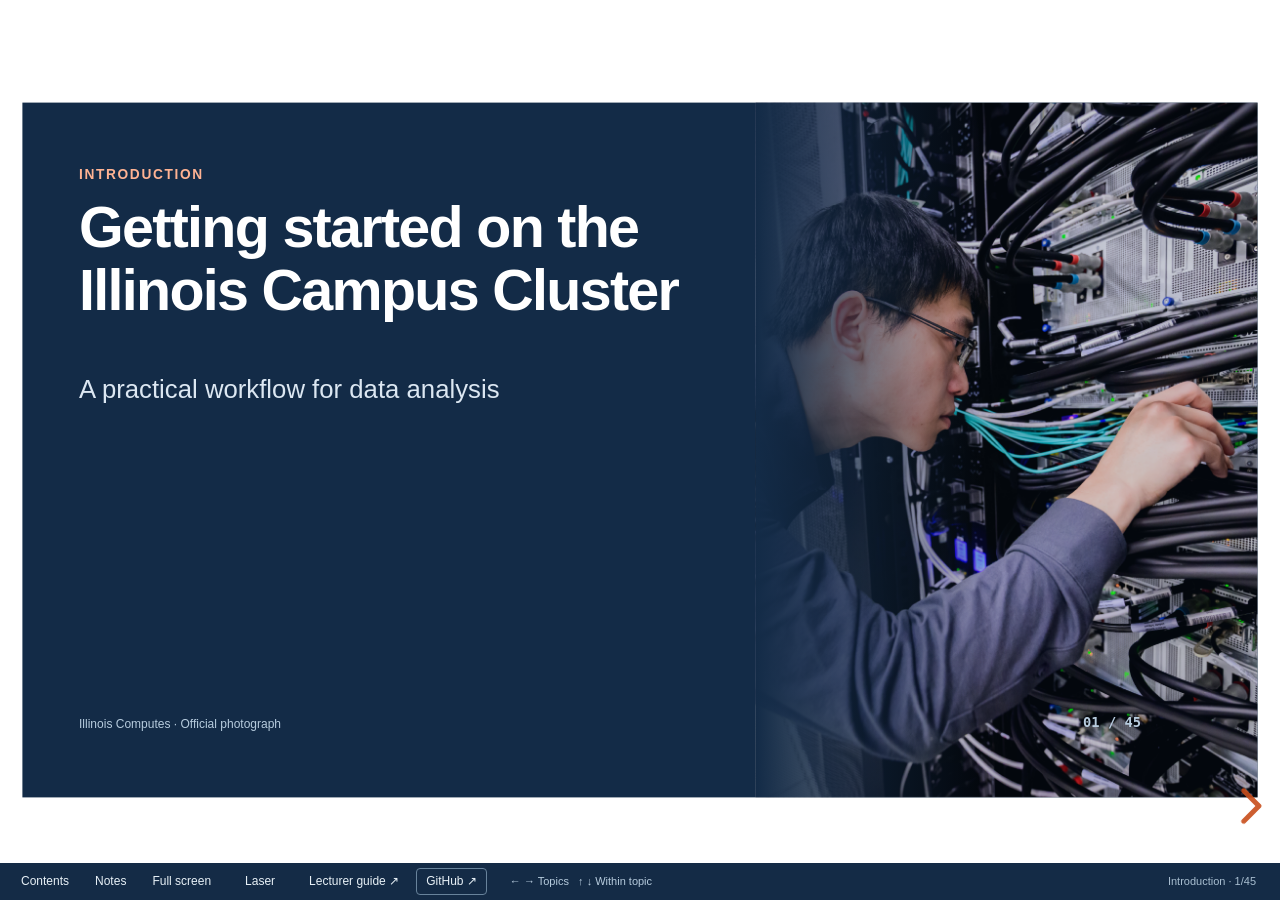
==== commit 7f93f05e: "Split crowded command pages and enlarge teaching visuals" ====
--- a/index.html
+++ b/index.html
@@ -1,4 +1,4 @@
-<!DOCTYPE html><html lang="en"><head><meta charset="utf-8"><meta name="viewport" content="width=device-width, initial-scale=1"><title>Getting started on the Illinois Campus Cluster</title><link rel="stylesheet" href="vendor/reveal/dist/reveal.css"><link rel="stylesheet" href="theme.css?v=visual-walkthrough"><link rel="stylesheet" href="vscode-visuals.css?v=extensions-icon"><link rel="stylesheet" href="workflow-visuals.css?v=1"><link rel="stylesheet" href="readable-steps.css?v=1"></head><body><div class="reveal"><div class="slides"><section class="chapter-stack" data-chapter="Introduction" data-label="Introduction"><section class="lecture-slide cover" data-title="Getting started on the Illinois Campus Cluster" data-section="Introduction" data-position="" data-index="0" data-h="0" data-v="0"><div class="slide-inner"><header><div class="section-name">Introduction</div><h1>Getting started on the<br>Illinois Campus Cluster</h1></header><main class="slide-body"><div class="cover-copy"><p class="cover-sub">A practical workflow for data analysis</p></div><figure class="cover-photo"><img src="assets/cluster-photo.png" alt="University of Illinois computing hardware"></figure></main><footer><div class="sources"><a href="https://computes.illinois.edu/" target="_blank" rel="noopener">Illinois Computes · Official photograph</a></div><span class="page-number">01 / 41</span></footer></div><aside class="notes"><p>Hi everyone, I’m from Kun Wang’s lab. We mainly do computational work, so for us, HPC is a bit like the lab bench in a wet lab—it’s where we run our analyses. Today, I’ll give you a brief introduction to the Illinois Campus Cluster and walk through the basic skills you need to run computationally intensive analyses on it.</p><p><a href="https://computes.illinois.edu/" target="_blank" rel="noopener">Illinois Computes · Official photograph</a></p></aside></section></section><section class="chapter-stack" data-chapter="Access" data-label="01 · Access"><section class="lecture-slide image-slide" data-title="Prepare files on login nodes; run jobs on compute nodes" data-section="Access" data-position="1.1" data-index="1" data-h="1" data-v="0"><div class="slide-inner"><header><div class="section-name">01 · Access</div><h1>Prepare files on login nodes; run jobs on compute nodes</h1></header><main class="slide-body"><figure class="overview-image"><img src="assets/icc-overview.png" alt="Official NCSA Campus Cluster usage overview"><figcaption>HPC = high-performance computing. A node is one computer. Login: prepare files. Compute: run scheduled analysis.</figcaption></figure></main><footer><div class="sources"><a href="https://docs.ncsa.illinois.edu/systems/icc/en/latest/getting_started.html" target="_blank" rel="noopener">ICC · Getting Started</a> · <a href="https://docs.ncsa.illinois.edu/systems/icc/en/latest/user_guide/running_jobs.html" target="_blank" rel="noopener">ICC · Running Jobs</a></div><span class="page-number">02 / 41</span></footer></div><aside class="notes"><p>Before we connect, it helps to know what we’re connecting to. HPC means high-performance computing. A cluster is a group of connected computers, and each computer is called a node. In this diagram, our laptop connects to the head node, which we’ll call the login node.</p><p>That’s where we organize files, edit scripts, and submit work. Other people share this node, so we use compute nodes for the heavier analysis. To do that, we submit a job: we tell the scheduler what program we want to run and what resources it needs. The scheduler starts it when those resources are available.</p><p>Both kinds of node can access the project files through shared storage. Connecting with VS Code gives us access to those files, but it doesn’t reserve a compute node. Before any of this works, we need an approved account and permission to use the group’s resources.</p><p><a href="https://docs.ncsa.illinois.edu/systems/icc/en/latest/getting_started.html" target="_blank" rel="noopener">ICC · Getting Started</a> · <a href="https://docs.ncsa.illinois.edu/systems/icc/en/latest/user_guide/running_jobs.html" target="_blank" rel="noopener">ICC · Running Jobs</a></p></aside></section><section class="lecture-slide " data-title="Request access and confirm your allocation details" data-section="Access" data-position="1.2" data-index="2" data-h="1" data-v="1"><div class="slide-inner"><header><div class="section-name">01 · Access</div><h1>Request access and confirm your allocation details</h1></header><main class="slide-body"><div class="cols "><div><div class="rows"><div class="row"><strong>Existing lab access</strong><span>Ask your PI or technical contact which cluster group to join.</span></div><div class="row"><strong>A new computing need</strong><span>Start an Illinois Computes request.</span></div></div></div><div><table class=""><thead><tr><th>Detail to confirm</th><th>Used for</th></tr></thead><tbody><tr><td>NetID</td><td>Your login identity</td></tr><tr><td>Slurm account</td><td>The group’s assigned computing resources</td></tr><tr><td>Partition</td><td>A queue you may submit to</td></tr><tr><td>Project path</td><td>A folder where you have permission to save files</td></tr></tbody></table></div></div><div class="link-row"><a href="https://campuscluster.illinois.edu/new_forms/user_form.php" target="_blank">Research access request ↗</a><a href="https://computes.illinois.edu/submitrequest/" target="_blank">Illinois Computes request ↗</a></div><p class="small">Before connecting: get account approval, confirm these four details, and set up Duo.</p></main><footer><div class="sources"><a href="https://docs.ncsa.illinois.edu/systems/icc/en/latest/user_guide/accessing.html" target="_blank" rel="noopener">ICC · Accessing the System</a> · <a href="https://campuscluster.illinois.edu/access/" target="_blank" rel="noopener">Campus Cluster · Access routes</a> · <a href="https://computes.illinois.edu/submitrequest/" target="_blank" rel="noopener">Illinois Computes · Request resources</a> · <a href="https://docs.ncsa.illinois.edu/systems/icc/en/latest/user_guide/running_jobs.html" target="_blank" rel="noopener">ICC · Running Jobs</a></div><span class="page-number">03 / 41</span></footer></div><aside class="notes"><p>For access, I’d start with your PI or the person who manages computing for your group. If the group already uses the cluster, they can tell you which group to join. You may see the term investor group—that means a lab or organization that has arranged cluster resources. For a new computing need, Illinois Computes is another starting point. The form starts the request; we still need approval and account setup before we can log in.</p><p>There are four details we’ll use throughout the talk. Your NetID identifies you. Your Slurm account identifies the group resources your job can use, so it isn’t the same as your NetID. Slurm is the software that schedules jobs. The partition is a queue of eligible resources, and the project path tells us where we can save files.</p><p>Ask for an account and partition that work together, a folder you can write to, and help setting up Duo if needed. Anywhere you see something like YOUR_NETID, replace it with your own value. With those details ready, we can try the first connection.</p><p><a href="https://docs.ncsa.illinois.edu/systems/icc/en/latest/user_guide/accessing.html" target="_blank" rel="noopener">ICC · Accessing the System</a> · <a href="https://campuscluster.illinois.edu/access/" target="_blank" rel="noopener">Campus Cluster · Access routes</a> · <a href="https://computes.illinois.edu/submitrequest/" target="_blank" rel="noopener">Illinois Computes · Request resources</a> · <a href="https://docs.ncsa.illinois.edu/systems/icc/en/latest/user_guide/running_jobs.html" target="_blank" rel="noopener">ICC · Running Jobs</a></p></aside></section><section class="lecture-slide compact" data-title="The first SSH login" data-section="Access" data-position="1.3" data-index="3" data-h="1" data-v="2"><div class="slide-inner"><header><div class="section-name">01 · Access</div><h1>The first SSH login</h1></header><main class="slide-body"><div class="code-label">On your laptop: open Terminal (macOS) or PowerShell (Windows)</div><pre class=""><code>ssh YOUR_NETID@cc-login.campuscluster.illinois.edu</code></pre><p class="small"><code>ssh</code> starts the connection · before <code>@</code>: your user name · after <code>@</code>: the cluster address</p><div class="cols "><div><div class="rows"><div class="row"><strong>1 · Run the command</strong><span>Replace YOUR_NETID, then press Enter.</span></div><div class="row"><strong>2 · Password</strong><span>Type your NetID password and press Enter; typing stays hidden.</span></div><div class="row"><strong>3 · Duo</strong><span>Follow the prompt and approve the authentication request.</span></div></div></div><div><figure class="login-image"><img src="assets/icc-login.png" alt="Official example of a successful ICC login"><figcaption>A welcome message and cluster command prompt confirm login. Screenshot dates and quotas are historical.</figcaption></figure></div></div></main><footer><div class="sources"><a href="https://docs.ncsa.illinois.edu/systems/icc/en/latest/user_guide/accessing.html" target="_blank" rel="noopener">ICC · Accessing the System</a></div><span class="page-number">04 / 41</span></footer></div><aside class="notes"><p>We’ll start with a quick connection from the laptop. On a Mac, open Terminal; on Windows, open PowerShell. If Windows doesn’t recognize ssh, you’ll need to enable the OpenSSH Client first.</p><p>In this line, ssh starts the connection. Your NetID goes before the at sign, and the cluster address goes after it. Replace YOUR_NETID, leave the hostname as shown, and press Enter.</p><p>The first time, SSH may ask you to confirm the server’s identity. Check that fingerprint against institutional guidance or with support before accepting it. If you get an unexpected warning that the host has changed, check that too. Then enter your NetID password. You won’t see anything appear as you type—that’s normal. Complete the Duo prompt on your registered device. ICC uses your password and Duo here, rather than user-created SSH keys.</p><p>Once we see the welcome message and a command prompt, we’re connected. The prompt tells us the shell is ready, and commands typed here run on the cluster. The screenshot is an older example, so its dates and quota numbers aren’t current guidance. We can type exit to close this test connection without deleting anything. VS Code will make its own connection, so let’s look at that tool next.</p><p><a href="https://docs.ncsa.illinois.edu/systems/icc/en/latest/user_guide/accessing.html" target="_blank" rel="noopener">ICC · Accessing the System</a></p></aside></section></section><section class="chapter-stack" data-chapter="Files in VS Code" data-label="02 · Files in VS Code"><section class="lecture-slide vscode-intro" data-title="VS Code is an editor for code and project files" data-section="Files in VS Code" data-position="2.1" data-index="4" data-h="2" data-v="0"><div class="slide-inner"><header><div class="section-name">02 · Files in VS Code</div><h1>VS Code is an editor for code and project files</h1></header><main class="slide-body"><div class="vscode-intro-grid"><figure class="vscode-interface-image"><img src="assets/vscode-interface.png" alt="Official Microsoft VS Code screenshot showing the Explorer, code editors, and terminal"><figcaption>Microsoft example: B = files, C = editor, D = terminal panel.</figcaption></figure><div class="vscode-intro-copy"><p class="">Visual Studio Code (VS Code) is Microsoft’s code editor for working with scripts and project files.</p><div class="rows"><div class="row"><strong>B · Explorer</strong><span>Browse files and folders in the left sidebar.</span></div><div class="row"><strong>C · Editor</strong><span>Read and edit scripts in the main area.</span></div><div class="row"><strong>D · Terminal</strong><span>Enter commands in the bottom panel.</span></div></div></div></div></main><footer><div class="sources"><a href="https://code.visualstudio.com/docs/editing/getting-started/userinterface" target="_blank" rel="noopener">Microsoft · VS Code user interface</a></div><span class="page-number">05 / 41</span></footer></div><aside class="notes"><p>This is Visual Studio Code, or just VS Code. It’s Microsoft’s editor for code and project files. The useful thing is that we can browse files, edit them, and use a terminal in one window. When I say script, I mean a text file containing instructions for a program to run.</p><p>This screenshot is Microsoft’s example, so we won’t be using these particular files or this code. The area marked B is Explorer, where we browse folders and files. The areas marked C show the files we’ve opened in the editor. Down at D is the terminal, where we enter commands. That bottom panel can show other things too, but here it’s showing a terminal.</p><p>Those are the three areas we’ll keep coming back to: files on the left, editing in the main area, and commands in the terminal. We can also use this same window to work with files on the cluster.</p><p><a href="https://code.visualstudio.com/docs/editing/getting-started/userinterface" target="_blank" rel="noopener">Microsoft · VS Code user interface</a></p></aside></section><section class="lecture-slide concept-slide" data-title="Files stay on the cluster; terminal commands run there" data-section="Files in VS Code" data-position="2.2" data-index="5" data-h="2" data-v="1"><div class="slide-inner"><header><div class="section-name">02 · Files in VS Code</div><h1>Files stay on the cluster; terminal commands run there</h1></header><main class="slide-body">
+<!DOCTYPE html><html lang="en"><head><meta charset="utf-8"><meta name="viewport" content="width=device-width, initial-scale=1"><title>Getting started on the Illinois Campus Cluster</title><link rel="stylesheet" href="vendor/reveal/dist/reveal.css"><link rel="stylesheet" href="theme.css?v=visual-walkthrough"><link rel="stylesheet" href="vscode-visuals.css?v=extensions-icon"><link rel="stylesheet" href="workflow-visuals.css?v=readability"><link rel="stylesheet" href="readable-steps.css?v=full-audit"><link rel="stylesheet" href="readability-details.css?v=1"></head><body><div class="reveal"><div class="slides"><section class="chapter-stack" data-chapter="Introduction" data-label="Introduction"><section class="lecture-slide cover" data-title="Getting started on the Illinois Campus Cluster" data-section="Introduction" data-position="" data-index="0" data-h="0" data-v="0"><div class="slide-inner"><header><div class="section-name">Introduction</div><h1>Getting started on the<br>Illinois Campus Cluster</h1></header><main class="slide-body"><div class="cover-copy"><p class="cover-sub">A practical workflow for data analysis</p></div><figure class="cover-photo"><img src="assets/cluster-photo.png" alt="University of Illinois computing hardware"></figure></main><footer><div class="sources"><a href="https://computes.illinois.edu/" target="_blank" rel="noopener">Illinois Computes · Official photograph</a></div><span class="page-number">01 / 45</span></footer></div><aside class="notes"><p>Hi everyone, I’m from Kun Wang’s lab. We mainly do computational work, so for us, HPC is a bit like the lab bench in a wet lab—it’s where we run our analyses. Today, I’ll give you a brief introduction to the Illinois Campus Cluster and walk through the basic skills you need to run computationally intensive analyses on it.</p><p><a href="https://computes.illinois.edu/" target="_blank" rel="noopener">Illinois Computes · Official photograph</a></p></aside></section></section><section class="chapter-stack" data-chapter="Access" data-label="01 · Access"><section class="lecture-slide image-slide" data-title="Prepare files on login nodes; run jobs on compute nodes" data-section="Access" data-position="1.1" data-index="1" data-h="1" data-v="0"><div class="slide-inner"><header><div class="section-name">01 · Access</div><h1>Prepare files on login nodes; run jobs on compute nodes</h1></header><main class="slide-body"><figure class="overview-image"><img src="assets/icc-overview.png" alt="Official NCSA Campus Cluster usage overview"><figcaption>HPC = high-performance computing. A node is one computer. Login: prepare files. Compute: run scheduled analysis.</figcaption></figure></main><footer><div class="sources"><a href="https://docs.ncsa.illinois.edu/systems/icc/en/latest/getting_started.html" target="_blank" rel="noopener">ICC · Getting Started</a> · <a href="https://docs.ncsa.illinois.edu/systems/icc/en/latest/user_guide/running_jobs.html" target="_blank" rel="noopener">ICC · Running Jobs</a></div><span class="page-number">02 / 45</span></footer></div><aside class="notes"><p>Before we connect, it helps to know what we’re connecting to. HPC means high-performance computing. A cluster is a group of connected computers, and each computer is called a node. In this diagram, our laptop connects to the head node, which we’ll call the login node.</p><p>That’s where we organize files, edit scripts, and submit work. Other people share this node, so we use compute nodes for the heavier analysis. To do that, we submit a job: we tell the scheduler what program we want to run and what resources it needs. The scheduler starts it when those resources are available.</p><p>Both kinds of node can access the project files through shared storage. Connecting with VS Code gives us access to those files, but it doesn’t reserve a compute node. Before any of this works, we need an approved account and permission to use the group’s resources.</p><p><a href="https://docs.ncsa.illinois.edu/systems/icc/en/latest/getting_started.html" target="_blank" rel="noopener">ICC · Getting Started</a> · <a href="https://docs.ncsa.illinois.edu/systems/icc/en/latest/user_guide/running_jobs.html" target="_blank" rel="noopener">ICC · Running Jobs</a></p></aside></section><section class="lecture-slide " data-title="Request access and confirm your allocation details" data-section="Access" data-position="1.2" data-index="2" data-h="1" data-v="1"><div class="slide-inner"><header><div class="section-name">01 · Access</div><h1>Request access and confirm your allocation details</h1></header><main class="slide-body"><div class="cols "><div><div class="rows"><div class="row"><strong>Existing lab access</strong><span>Ask your PI or technical contact which cluster group to join.</span></div><div class="row"><strong>A new computing need</strong><span>Start an Illinois Computes request.</span></div></div></div><div><table class=""><thead><tr><th>Detail to confirm</th><th>Used for</th></tr></thead><tbody><tr><td>NetID</td><td>Your login identity</td></tr><tr><td>Slurm account</td><td>The group’s assigned computing resources</td></tr><tr><td>Partition</td><td>A queue you may submit to</td></tr><tr><td>Project path</td><td>A folder where you have permission to save files</td></tr></tbody></table></div></div><div class="link-row"><a href="https://campuscluster.illinois.edu/new_forms/user_form.php" target="_blank">Research access request ↗</a><a href="https://computes.illinois.edu/submitrequest/" target="_blank">Illinois Computes request ↗</a></div><p class="small">Before connecting: get account approval, confirm these four details, and set up Duo.</p></main><footer><div class="sources"><a href="https://docs.ncsa.illinois.edu/systems/icc/en/latest/user_guide/accessing.html" target="_blank" rel="noopener">ICC · Accessing the System</a> · <a href="https://campuscluster.illinois.edu/access/" target="_blank" rel="noopener">Campus Cluster · Access routes</a> · <a href="https://computes.illinois.edu/submitrequest/" target="_blank" rel="noopener">Illinois Computes · Request resources</a> · <a href="https://docs.ncsa.illinois.edu/systems/icc/en/latest/user_guide/running_jobs.html" target="_blank" rel="noopener">ICC · Running Jobs</a></div><span class="page-number">03 / 45</span></footer></div><aside class="notes"><p>For access, I’d start with your PI or the person who manages computing for your group. If the group already uses the cluster, they can tell you which group to join. You may see the term investor group—that means a lab or organization that has arranged cluster resources. For a new computing need, Illinois Computes is another starting point. The form starts the request; we still need approval and account setup before we can log in.</p><p>There are four details we’ll use throughout the talk. Your NetID identifies you. Your Slurm account identifies the group resources your job can use, so it isn’t the same as your NetID. Slurm is the software that schedules jobs. The partition is a queue of eligible resources, and the project path tells us where we can save files.</p><p>Ask for an account and partition that work together, a folder you can write to, and help setting up Duo if needed. Anywhere you see something like YOUR_NETID, replace it with your own value. With those details ready, we can try the first connection.</p><p><a href="https://docs.ncsa.illinois.edu/systems/icc/en/latest/user_guide/accessing.html" target="_blank" rel="noopener">ICC · Accessing the System</a> · <a href="https://campuscluster.illinois.edu/access/" target="_blank" rel="noopener">Campus Cluster · Access routes</a> · <a href="https://computes.illinois.edu/submitrequest/" target="_blank" rel="noopener">Illinois Computes · Request resources</a> · <a href="https://docs.ncsa.illinois.edu/systems/icc/en/latest/user_guide/running_jobs.html" target="_blank" rel="noopener">ICC · Running Jobs</a></p></aside></section><section class="lecture-slide compact" data-title="The first SSH login" data-section="Access" data-position="1.3" data-index="3" data-h="1" data-v="2"><div class="slide-inner"><header><div class="section-name">01 · Access</div><h1>The first SSH login</h1></header><main class="slide-body"><div class="code-label">On your laptop: open Terminal (macOS) or PowerShell (Windows)</div><pre class=""><code>ssh YOUR_NETID@cc-login.campuscluster.illinois.edu</code></pre><p class="small"><code>ssh</code> starts the connection · before <code>@</code>: your user name · after <code>@</code>: the cluster address</p><div class="cols "><div><div class="rows"><div class="row"><strong>1 · Run the command</strong><span>Replace YOUR_NETID, then press Enter.</span></div><div class="row"><strong>2 · Password</strong><span>Type your NetID password and press Enter; typing stays hidden.</span></div><div class="row"><strong>3 · Duo</strong><span>Follow the prompt and approve the authentication request.</span></div></div></div><div><figure class="login-image"><img src="assets/icc-login.png" alt="Official example of a successful ICC login"><figcaption>A welcome message and cluster command prompt confirm login. Screenshot dates and quotas are historical.</figcaption></figure></div></div></main><footer><div class="sources"><a href="https://docs.ncsa.illinois.edu/systems/icc/en/latest/user_guide/accessing.html" target="_blank" rel="noopener">ICC · Accessing the System</a></div><span class="page-number">04 / 45</span></footer></div><aside class="notes"><p>We’ll start with a quick connection from the laptop. On a Mac, open Terminal; on Windows, open PowerShell. If Windows doesn’t recognize ssh, you’ll need to enable the OpenSSH Client first.</p><p>In this line, ssh starts the connection. Your NetID goes before the at sign, and the cluster address goes after it. Replace YOUR_NETID, leave the hostname as shown, and press Enter.</p><p>The first time, SSH may ask you to confirm the server’s identity. Check that fingerprint against institutional guidance or with support before accepting it. If you get an unexpected warning that the host has changed, check that too. Then enter your NetID password. You won’t see anything appear as you type—that’s normal. Complete the Duo prompt on your registered device. ICC uses your password and Duo here, rather than user-created SSH keys.</p><p>Once we see the welcome message and a command prompt, we’re connected. The prompt tells us the shell is ready, and commands typed here run on the cluster. The screenshot is an older example, so its dates and quota numbers aren’t current guidance. We can type exit to close this test connection without deleting anything. VS Code will make its own connection, so let’s look at that tool next.</p><p><a href="https://docs.ncsa.illinois.edu/systems/icc/en/latest/user_guide/accessing.html" target="_blank" rel="noopener">ICC · Accessing the System</a></p></aside></section></section><section class="chapter-stack" data-chapter="Files in VS Code" data-label="02 · Files in VS Code"><section class="lecture-slide vscode-intro" data-title="VS Code is an editor for code and project files" data-section="Files in VS Code" data-position="2.1" data-index="4" data-h="2" data-v="0"><div class="slide-inner"><header><div class="section-name">02 · Files in VS Code</div><h1>VS Code is an editor for code and project files</h1></header><main class="slide-body"><div class="vscode-intro-grid"><figure class="vscode-interface-image"><img src="assets/vscode-interface.png" alt="Official Microsoft VS Code screenshot showing the Explorer, code editors, and terminal"><figcaption>Microsoft example: B = files, C = editor, D = terminal panel.</figcaption></figure><div class="vscode-intro-copy"><p class="">Visual Studio Code (VS Code) is Microsoft’s code editor for working with scripts and project files.</p><div class="rows"><div class="row"><strong>B · Explorer</strong><span>Browse files and folders in the left sidebar.</span></div><div class="row"><strong>C · Editor</strong><span>Read and edit scripts in the main area.</span></div><div class="row"><strong>D · Terminal</strong><span>Enter commands in the bottom panel.</span></div></div></div></div></main><footer><div class="sources"><a href="https://code.visualstudio.com/docs/editing/getting-started/userinterface" target="_blank" rel="noopener">Microsoft · VS Code user interface</a></div><span class="page-number">05 / 45</span></footer></div><aside class="notes"><p>This is Visual Studio Code, or just VS Code. It’s Microsoft’s editor for code and project files. The useful thing is that we can browse files, edit them, and use a terminal in one window. When I say script, I mean a text file containing instructions for a program to run.</p><p>This screenshot is Microsoft’s example, so we won’t be using these particular files or this code. The area marked B is Explorer, where we browse folders and files. The areas marked C show the files we’ve opened in the editor. Down at D is the terminal, where we enter commands. That bottom panel can show other things too, but here it’s showing a terminal.</p><p>Those are the three areas we’ll keep coming back to: files on the left, editing in the main area, and commands in the terminal. We can also use this same window to work with files on the cluster.</p><p><a href="https://code.visualstudio.com/docs/editing/getting-started/userinterface" target="_blank" rel="noopener">Microsoft · VS Code user interface</a></p></aside></section><section class="lecture-slide concept-slide" data-title="Files stay on the cluster; terminal commands run there" data-section="Files in VS Code" data-position="2.2" data-index="5" data-h="2" data-v="1"><div class="slide-inner"><header><div class="section-name">02 · Files in VS Code</div><h1>Files stay on the cluster; terminal commands run there</h1></header><main class="slide-body">
 <div class="concept-figure local-remote-figure" role="img" aria-label="The VS Code window is on the laptop. An SSH connection reaches project files and a terminal on the cluster. Saving edits updates the remote project file.">
   <div class="place local-place">
     <div class="place-heading">LOCAL <strong>Your laptop</strong></div>
@@ -10,25 +10,23 @@
     <div class="remote-project"><strong>Project files</strong><code>demo/analysis.py</code><span>Save updates this file.</span></div>
     <div class="remote-shell"><strong>Remote terminal</strong><span>Commands run on the cluster.</span></div>
   </div>
-</div><p class="callout">In the SSH window, saves update cluster files and terminal commands run on the connected host.</p></main><footer><div class="sources"><a href="https://code.visualstudio.com/docs/remote/ssh" target="_blank" rel="noopener">Microsoft · Remote - SSH</a> · <a href="https://docs.ncsa.illinois.edu/systems/icc/en/latest/user_guide/prog_env.html#visual-studio-code" target="_blank" rel="noopener">ICC · VS Code setup</a></div><span class="page-number">06 / 41</span></footer></div><aside class="notes"><p>Here’s why I recommend VS Code for this workflow. The window stays on our laptop, and the Remote - SSH extension connects it to the cluster. Suppose we’ve opened analysis.py in that connected window. We’re looking at it on the laptop, but the file itself is demo/analysis.py on the cluster. When we press Save, that remote file is the one that changes. We don’t need to download a copy, edit it, and upload it again each time. This picture shows where we’ll end up after uploading the project; we’ll walk through those steps in a moment.</p><p>The terminal works in a similar way. We see it on the laptop screen, but its commands run on the connected cluster host. Our first connection goes to a login node. If we opened a separate local terminal, its commands would run on the laptop instead. Later, an interactive job will let us open a shell on a compute node, so we’ll check which host we’re using.</p><p>We’ll still use Slurm to get resources for an analysis; connecting the editor doesn’t reserve a compute node. For everyday file work, we can open, edit, and save directly in this window. To get that working, we need VS Code and the Remote - SSH extension on the laptop.</p><p><a href="https://code.visualstudio.com/docs/remote/ssh" target="_blank" rel="noopener">Microsoft · Remote - SSH</a> · <a href="https://docs.ncsa.illinois.edu/systems/icc/en/latest/user_guide/prog_env.html#visual-studio-code" target="_blank" rel="noopener">ICC · VS Code setup</a></p></aside></section><section class="lecture-slide vscode-visual" data-title="Install VS Code and the Remote - SSH extension" data-section="Files in VS Code" data-position="2.3" data-index="6" data-h="2" data-v="2"><div class="slide-inner"><header><div class="section-name">02 · Files in VS Code</div><h1>Install VS Code and the Remote - SSH extension</h1></header><main class="slide-body"><div class="vs-prerequisite">First: <a href="https://code.visualstudio.com/docs/setup/setup-overview" target="_blank">download and open VS Code</a> on your laptop.</div><div class="vs-step-row"><div class="vs-step vs-extension-step"><b class="vs-number">1</b><div><strong>Open Extensions</strong><div class="vs-icon-guide"><img src="assets/vscode-extensions-icon.png" alt="Official screenshot of the Extensions icon in the left Activity Bar" width="91" height="95"><div><span><b>Extensions icon</b><br>Left Activity Bar</span><small>Or Cmd/Ctrl+Shift+X</small></div></div></div></div><div class="vs-step"><b class="vs-number">2</b><div><strong>Search Remote - SSH</strong><span>Choose the Microsoft extension</span></div></div><div class="vs-step"><b class="vs-number">3</b><div><strong>Click Install</strong><span>Wait for installation to finish</span></div></div></div><figure class="vs-shot vs-install"><div class="vs-shot-window"><img src="assets/vscode-remote-extension.png" alt="Official Remote - SSH extension card showing Microsoft and the Install button"><span class="vs-pin" style="left:31%;top:34%">2</span><span class="vs-pin" style="left:27%;top:72%">3</span></div><figcaption>Microsoft’s example screenshot uses an older version; install the current extension.</figcaption></figure><p class="callout">The editor and Remote - SSH extension are installed on your laptop.</p></main><footer><div class="sources"><a href="https://code.visualstudio.com/docs/setup/setup-overview" target="_blank" rel="noopener">Microsoft · VS Code setup</a> · <a href="https://code.visualstudio.com/docs/remote/ssh" target="_blank" rel="noopener">Microsoft · Remote - SSH</a> · <a href="https://code.visualstudio.com/docs/remote/ssh-tutorial" target="_blank" rel="noopener">Microsoft · Remote - SSH tutorial</a> · <a href="https://code.visualstudio.com/docs/configure/extensions/extension-marketplace" target="_blank" rel="noopener">Microsoft · Extensions view</a></div><span class="page-number">07 / 41</span></footer></div><aside class="notes"><p>There are two things to install on the laptop. First, download VS Code for your operating system, install it, and open it. Then click the Extensions icon in the sidebar. Extensions are add-ons that give the editor extra features.</p><p>Search for Remote - SSH and look for Microsoft as the publisher. The screenshot is an older official UI example, but the part to look for is the same: Microsoft as the publisher and the Install button. Install the current version and wait for it to finish. That adds the commands we need to connect to the cluster.</p><p>At this point, we’ve prepared the editor on the laptop. We’ll set up Python and the analysis packages on the cluster separately, when we get to software setup.</p><p>To start the connection, we’ll use something called the Command Palette. It’s a searchable menu of VS Code actions, so we can type the name of the action we want. We’ll use it with the same NetID and cluster hostname that worked in our SSH test.</p><p><a href="https://code.visualstudio.com/docs/setup/setup-overview" target="_blank" rel="noopener">Microsoft · VS Code setup</a> · <a href="https://code.visualstudio.com/docs/remote/ssh" target="_blank" rel="noopener">Microsoft · Remote - SSH</a> · <a href="https://code.visualstudio.com/docs/remote/ssh-tutorial" target="_blank" rel="noopener">Microsoft · Remote - SSH tutorial</a> · <a href="https://code.visualstudio.com/docs/configure/extensions/extension-marketplace" target="_blank" rel="noopener">Microsoft · Extensions view</a></p></aside></section><section class="lecture-slide vscode-visual" data-title="Connecting VS Code with Remote - SSH" data-section="Files in VS Code" data-position="2.4" data-index="7" data-h="2" data-v="3"><div class="slide-inner"><header><div class="section-name">02 · Files in VS Code</div><h1>Connecting VS Code with Remote - SSH</h1></header><main class="slide-body"><div class="vs-connect-grid"><div><div class="vs-step"><b class="vs-number">1</b><div><strong>Choose Connect to Host…</strong><span>Cmd+Shift+P (Mac) · Ctrl+Shift+P (Windows/Linux)<br>Search: Remote-SSH: Connect to Host</span></div></div><figure class="vs-shot vs-connect-menu"><div class="vs-shot-window"><img src="assets/vscode-connect-command.png" alt="Microsoft remote command menu with Connect to Host selected"></div><figcaption>Microsoft menu example · focused view</figcaption></figure><div class="vs-step"><b class="vs-number">2</b><div><strong>Enter your login address</strong></div></div><figure class="vs-shot vs-host"><div class="vs-shot-window"><img src="assets/vscode-host.png" alt="Microsoft example of the SSH login address field"></div><figcaption></figcaption></figure></div><div class="vs-connect-check"><div class="vs-address"><span>Use this address:</span><code>YOUR_NETID@<br>cc-login.campuscluster.illinois.edu</code></div><p>Password + Duo<br>Choose <strong>Linux</strong> if asked.</p><div class="vs-step"><b class="vs-number">3</b><div><strong>Check the SSH indicator</strong><span>Lower-left corner of the new window</span></div></div><figure class="vs-shot vs-status"><div class="vs-shot-window"><img src="assets/vscode-statusbar.png" alt="Official example of the green SSH status indicator"></div><figcaption>Microsoft’s example host is shown here.<br>Your indicator should name the cluster.</figcaption></figure></div></div></main><footer><div class="sources"><a href="https://docs.ncsa.illinois.edu/systems/icc/en/latest/user_guide/prog_env.html#visual-studio-code" target="_blank" rel="noopener">ICC · VS Code setup</a> · <a href="https://code.visualstudio.com/docs/remote/ssh" target="_blank" rel="noopener">Microsoft · Remote - SSH</a> · <a href="https://code.visualstudio.com/docs/remote/ssh-tutorial" target="_blank" rel="noopener">Microsoft · Remote - SSH tutorial</a></div><span class="page-number">08 / 41</span></footer></div><aside class="notes"><p>To open the Command Palette, press Command-Shift-P on a Mac, or Control-Shift-P on Windows or Linux. Search for Remote-SSH: Connect to Host. Then enter your NetID and the cluster hostname, just as we did in the terminal connection.</p><p>You’ll go through the password and Duo prompts again. If VS Code asks which operating system the remote computer uses, choose Linux—that’s what the cluster runs. It may open a separate connected window.</p><p>To check that it worked, look at the SSH indicator in the lower-left corner. It should name the cluster host. That tells us this window is connected to the remote computer. If it seems stuck waiting, check the Remote - SSH output or login terminal; there may be an authentication prompt waiting for a response.</p><p>Once we’re connected, we need somewhere to put our project. We’ll choose that location before uploading the files.</p><p><a href="https://docs.ncsa.illinois.edu/systems/icc/en/latest/user_guide/prog_env.html#visual-studio-code" target="_blank" rel="noopener">ICC · VS Code setup</a> · <a href="https://code.visualstudio.com/docs/remote/ssh" target="_blank" rel="noopener">Microsoft · Remote - SSH</a> · <a href="https://code.visualstudio.com/docs/remote/ssh-tutorial" target="_blank" rel="noopener">Microsoft · Remote - SSH tutorial</a></p></aside></section><section class="lecture-slide storage-slide" data-title="Choose home, project, or scratch storage" data-section="Files in VS Code" data-position="2.5" data-index="8" data-h="2" data-v="4"><div class="slide-inner"><header><div class="section-name">02 · Files in VS Code</div><h1>Choose home, project, or scratch storage</h1></header><main class="slide-body"><table class=""><thead><tr><th>Location</th><th>Use it for</th><th>Limits and actions</th></tr></thead><tbody><tr><td>/u/YOUR_NETID</td><td>Settings and small personal files</td><td>Very limited quota: 100 GiB (soft limit). Keep large datasets elsewhere.</td></tr><tr><td>/projects/YOUR_GROUP</td><td>Group data, software, and retained outputs</td><td>Shared group quota. Keep backups: no snapshots are kept for file recovery.</td></tr><tr><td>/scratch/YOUR_NETID</td><td>Temporary working data</td><td>Temporary only: files typically deleted after 30 days without access, sometimes sooner.</td></tr></tbody></table><p class="callout">Use your group’s full project path; <code>/projects/YOUR_GROUP</code> is a placeholder.</p></main><footer><div class="sources"><a href="https://docs.ncsa.illinois.edu/systems/icc/en/latest/user_guide/storage_data.html" target="_blank" rel="noopener">ICC · Storage and Data</a></div><span class="page-number">09 / 41</span></footer></div><aside class="notes"><p>Before we upload anything, we need to choose where it will live. Home, project, and scratch storage have different jobs.</p><p>Home, under /u, is for settings and small personal files. It has a very limited quota, which means a limit on how much space you can use: 100 GiB as the documented soft limit and 103 GiB as the hard limit. If you stay above the soft limit for seven days, new writes stop until you reduce your usage. You can’t expand the home quota, so it’s a poor place to collect large datasets.</p><p>Project storage is shared by the group, and the available space depends on its allocation. It has no snapshots—saved filesystem states that let you recover earlier files—so important data need a separate backup plan.</p><p>Scratch is temporary workspace. Files are typically deleted after 30 days without access, sometimes sooner if space is tight. Once purged, they can’t be recovered, so move valuable outputs elsewhere.</p><p>For our project, we’ll use the full path supplied by the group, where we have permission to save files. The path on the slide is a placeholder. We’ll open that parent folder first, then upload demo into it.</p><p><a href="https://docs.ncsa.illinois.edu/systems/icc/en/latest/user_guide/storage_data.html" target="_blank" rel="noopener">ICC · Storage and Data</a></p></aside></section><section class="lecture-slide vscode-visual" data-title="Open the remote project location" data-section="Files in VS Code" data-position="2.6" data-index="9" data-h="2" data-v="5"><div class="slide-inner"><header><div class="section-name">02 · Files in VS Code</div><h1>Open the remote project location</h1></header><main class="slide-body"><div class="vs-folder-grid"><div><div class="vs-step"><b class="vs-number">1</b><div><strong>File → Open Folder</strong><span>In the connected VS Code window</span></div></div><figure class="vs-shot vs-folder"><div class="vs-shot-window"><img src="assets/vscode-remote-folder.png" alt="Official remote Open Folder dialog with a path field and OK button"><span class="vs-pin" style="left:49%;top:9%">2</span></div><figcaption>Microsoft’s sample path is /home/sana/demo.<br>Replace it with your own approved project path.</figcaption></figure></div><div class="vs-folder-check"><div class="vs-step"><b class="vs-number">2</b><div><strong>Enter the destination, then OK</strong><span>Use your group’s full path, for example:</span></div></div><div class="vs-path">/projects/YOUR_GROUP</div><div class="vs-step"><b class="vs-number">3</b><div><strong>Confirm this window is remote</strong><span>The lower-left SSH indicator names the cluster.</span></div></div><figure class="vs-shot vs-status"><div class="vs-shot-window"><img src="assets/vscode-statusbar.png" alt="Microsoft example SSH indicator"></div><figcaption></figcaption></figure><p class="vs-next">Explorer now shows the remote destination.<br>The demo folder is still on your laptop.</p></div></div></main><footer><div class="sources"><a href="https://code.visualstudio.com/docs/remote/ssh" target="_blank" rel="noopener">Microsoft · Remote - SSH</a> · <a href="https://code.visualstudio.com/docs/remote/ssh-tutorial" target="_blank" rel="noopener">Microsoft · Remote - SSH tutorial</a></div><span class="page-number">10 / 41</span></footer></div><aside class="notes"><p>We’ve chosen a storage location, so we can open it in VS Code. In the connected window, go to File, then Open Folder, and enter your approved group path. Here, /projects/YOUR_GROUP stands for the parent folder where we’ll put demo.</p><p>Microsoft’s screenshot uses a path from its own example system. Yours should be the full path your group gave you. Also check that the SSH indicator still names the cluster. With that connection active, the folders in Explorer are on the remote computer.</p><p>At this point, we’ve opened the destination, but we haven’t uploaded anything yet. The demo folder is still on the laptop. It helps to keep those two locations clear: the folder we’re taking from the laptop, and the folder we’re putting it into on the cluster. Next, we’ll make that transfer.</p><p><a href="https://code.visualstudio.com/docs/remote/ssh" target="_blank" rel="noopener">Microsoft · Remote - SSH</a> · <a href="https://code.visualstudio.com/docs/remote/ssh-tutorial" target="_blank" rel="noopener">Microsoft · Remote - SSH tutorial</a></p></aside></section><section class="lecture-slide vscode-visual" data-title="Upload the demo folder with VS Code" data-section="Files in VS Code" data-position="2.7" data-index="10" data-h="2" data-v="6"><div class="slide-inner"><header><div class="section-name">02 · Files in VS Code</div><h1>Upload the demo folder with VS Code</h1></header><main class="slide-body"><div class="vs-illustration-label">Illustration · small project upload</div><div class="vs-transfer" role="img" aria-label="Drag the demo folder from the laptop into the remote Explorer. After copying, open demo and check samples.csv."><div class="vs-device"><div class="vs-device-title">Your laptop</div><div class="vs-device-content"><div class="vs-step"><b class="vs-number">1</b><div><strong>Unzip the offline package</strong></div></div><div class="vs-tree">▾ HPC_Introduction<br><span class="vs-folder-item">▸ demo</span></div><p>Find this folder in<br>Finder / File Explorer.</p></div></div><div class="vs-transfer-arrow"><strong>Drag demo</strong><span>→</span><small>into the<br>Explorer file list</small></div><div class="vs-device vs-remote-device"><div class="vs-device-title">VS Code · remote Explorer</div><div class="vs-device-content"><div class="vs-tree"><span class="vs-tree-caption">/projects/YOUR_GROUP</span><div class="vs-drop-zone">▾ demo<br>&nbsp; ▾ data<br>&nbsp; &nbsp; samples.csv<br>&nbsp; analysis.py<br>&nbsp; hello.sbatch</div></div></div><div class="vs-status-illustration">SSH: cluster login host</div></div></div><div class="vs-step-row vs-upload-bottom"><div class="vs-step"><b class="vs-number">2</b><div><strong>After upload: open demo</strong><span>File → Open Folder → /projects/YOUR_GROUP/demo</span></div></div><div class="vs-step"><b class="vs-number">3</b><div><strong>Open data/samples.csv</strong><span>Check the header and three sample rows.</span></div></div></div></main><footer><div class="sources"><a href="https://code.visualstudio.com/docs/remote/ssh" target="_blank" rel="noopener">Microsoft · Remote - SSH</a> · <a href="https://github.com/microsoft/vscode/blob/main/src/vs/workbench/contrib/files/browser/fileImportExport.ts" target="_blank" rel="noopener">Microsoft · File import and download implementation</a> · <a href="https://docs.ncsa.illinois.edu/systems/icc/en/latest/user_guide/storage_data.html" target="_blank" rel="noopener">ICC · Storage and Data</a></div><span class="page-number">11 / 41</span></footer></div><aside class="notes"><p>The offline package includes a small demo folder with the input file and scripts we’ll use. After unzipping it on the laptop, look inside HPC_Introduction. Drag the whole demo folder into the remote Explorer destination. Aim for the file list in Explorer, rather than an open editor tab.</p><p>Once the transfer finishes, use File, Open Folder again and open the uploaded demo folder. The example path is /projects/YOUR_GROUP/demo; yours will use the group’s actual location. Expand data and open samples.csv. We should see a header and three sample rows. That checks that the file arrived and we can read it on the cluster.</p><p>From here, Command-S or Control-S saves our edits directly to the remote file. Dragging files is convenient for this small example. For a large dataset, use the transfer service your group recommends, such as Globus, and check that the transfer finishes before starting the analysis.</p><p>Our files are in place. We can open a terminal in this same project folder next.</p><p><a href="https://code.visualstudio.com/docs/remote/ssh" target="_blank" rel="noopener">Microsoft · Remote - SSH</a> · <a href="https://github.com/microsoft/vscode/blob/main/src/vs/workbench/contrib/files/browser/fileImportExport.ts" target="_blank" rel="noopener">Microsoft · File import and download implementation</a> · <a href="https://docs.ncsa.illinois.edu/systems/icc/en/latest/user_guide/storage_data.html" target="_blank" rel="noopener">ICC · Storage and Data</a></p></aside></section></section><section class="chapter-stack" data-chapter="Shell essentials" data-label="03 · Shell essentials"><section class="lecture-slide vscode-visual" data-title="Open a terminal in the same project" data-section="Shell essentials" data-position="3.1" data-index="11" data-h="3" data-v="0"><div class="slide-inner"><header><div class="section-name">03 · Shell essentials</div><h1>Open a terminal in the same project</h1></header><main class="slide-body"><div class="vs-step"><b class="vs-number">1</b><div><strong>Terminal → New Terminal</strong><span>In your remote VS Code window</span></div></div><figure class="vs-shot vs-terminal"><div class="vs-shot-window"><img src="assets/vscode-remote-terminal.png" alt="Official VS Code remote bash terminal showing uname followed by Linux"></div><figcaption>Microsoft’s remote terminal example. Run our three checks below in your own project.</figcaption></figure><div class="vs-terminal-checks"><div><code>hostname</code><span>Which computer?<br>Expect a login node.</span></div><div><code>cd /projects/YOUR_GROUP/demo</code><span>Move into your uploaded project.<br>Use your group’s actual path.</span></div><div><code>pwd</code><span>Which folder?<br>Check the full project path.</span></div></div><p class="callout">Run one line, press Enter, wait for the prompt, then continue.</p></main><footer><div class="sources"><a href="https://missing.csail.mit.edu/2026/course-shell/" target="_blank" rel="noopener">Missing Semester · Introduction to the Shell (2026)</a> · <a href="https://code.visualstudio.com/docs/remote/ssh-tutorial" target="_blank" rel="noopener">Microsoft · Remote - SSH tutorial</a></div><span class="page-number">12 / 41</span></footer></div><aside class="notes"><p>We’ve been working with files through the interface. For the next steps, we’ll also use a few commands. In the remote VS Code window, choose Terminal, then New Terminal. The terminal is the text window; the shell is the program that reads what we type. Here, that shell runs on the connected cluster host. The screenshot is Microsoft’s example of a remote terminal. Their uname command reports Linux; our three checks below will confirm the host and folder in our own session.</p><p>We’ll use these three lines one at a time. hostname tells us which computer we’re on. At this stage, we expect a login host, such as cc-login1. Then cd changes the current folder to our uploaded project. Use your group’s full path in place of the example. Finally, pwd prints the full path, so we can check that the terminal is working in the same folder we opened in Explorer. If cd works, it usually doesn’t print anything.</p><p>When the prompt comes back, the shell is ready for another command. In our examples, the dollar sign marks that prompt; we don’t type it ourselves. These short file checks are fine on the login node. We’ll send the actual analysis to compute resources later. First, we’ll break down how a command is written.</p><p><a href="https://missing.csail.mit.edu/2026/course-shell/" target="_blank" rel="noopener">Missing Semester · Introduction to the Shell (2026)</a> · <a href="https://code.visualstudio.com/docs/remote/ssh-tutorial" target="_blank" rel="noopener">Microsoft · Remote - SSH tutorial</a></p></aside></section><section class="lecture-slide " data-title="Read the program, options, and path in a command" data-section="Shell essentials" data-position="3.2" data-index="12" data-h="3" data-v="1"><div class="slide-inner"><header><div class="section-name">03 · Shell essentials</div><h1>Read the program, options, and path in a command</h1></header><main class="slide-body"><div class="hero-code"><span class="accent">head</span> <span class="teal">-n 5</span> <span class="gold">data/samples.csv</span></div><div class="rows"><div class="row"><strong>Program</strong><span>head displays the beginning of a text file.</span></div><div class="row"><strong>Option + value</strong><span>-n 5 asks for the first five lines.</span></div><div class="row"><strong>File path</strong><span>data/samples.csv is the path to the file to read.</span></div></div><p class="callout">Quotes keep a path together: <code>head -n 5 "data/samples.csv"</code>. They are required for paths containing spaces.</p></main><footer><div class="sources"><a href="https://missing.csail.mit.edu/2026/course-shell/" target="_blank" rel="noopener">Missing Semester · Introduction to the Shell (2026)</a> · <a href="https://missing.csail.mit.edu/2026/command-line-environment/" target="_blank" rel="noopener">Missing Semester · Command-line Environment (2026)</a></div><span class="page-number">13 / 41</span></footer></div><aside class="notes"><p>A command can look like a long string at first, but we can read this one in three parts. head is the program we’re asking to run. The option -n, followed by 5, says we want the first five lines. Then data/samples.csv tells it which file to read. If the file has fewer than five lines, it just shows the lines that are there.</p><p>Everything after head is an argument. Some arguments change what the program does; others give it a value or a filename. An option letter belongs to that particular command, so the same letter can mean something else in a different program.</p><p>Spaces usually separate the arguments. If a path contains spaces, quotes keep the whole path together. The quoted example on this slide works too, but this particular path doesn’t need quotes because it has no spaces.</p><p>We’ll use this way of reading commands throughout the talk. Before trying more file commands, we need to know how the folder we’re currently in affects the path we type.</p><p><a href="https://missing.csail.mit.edu/2026/course-shell/" target="_blank" rel="noopener">Missing Semester · Introduction to the Shell (2026)</a> · <a href="https://missing.csail.mit.edu/2026/command-line-environment/" target="_blank" rel="noopener">Missing Semester · Command-line Environment (2026)</a></p></aside></section><section class="lecture-slide compact navigation-examples" data-title="Navigate the uploaded project" data-section="Shell essentials" data-position="3.3" data-index="13" data-h="3" data-v="2"><div class="slide-inner"><header><div class="section-name">03 · Shell essentials</div><h1>Navigate the uploaded project</h1></header><main class="slide-body"><div class="cols "><div><div class="code-label">Transcript: type commands after $; other lines are output</div><pre class="terminal-transcript"><code><span class="terminal-command">$ pwd</span>
+</div><p class="callout">In the SSH window, saves update cluster files and terminal commands run on the connected host.</p></main><footer><div class="sources"><a href="https://code.visualstudio.com/docs/remote/ssh" target="_blank" rel="noopener">Microsoft · Remote - SSH</a> · <a href="https://docs.ncsa.illinois.edu/systems/icc/en/latest/user_guide/prog_env.html#visual-studio-code" target="_blank" rel="noopener">ICC · VS Code setup</a></div><span class="page-number">06 / 45</span></footer></div><aside class="notes"><p>Here’s why I recommend VS Code for this workflow. The window stays on our laptop, and the Remote - SSH extension connects it to the cluster. Suppose we’ve opened analysis.py in that connected window. We’re looking at it on the laptop, but the file itself is demo/analysis.py on the cluster. When we press Save, that remote file is the one that changes. We don’t need to download a copy, edit it, and upload it again each time. This picture shows where we’ll end up after uploading the project; we’ll walk through those steps in a moment.</p><p>The terminal works in a similar way. We see it on the laptop screen, but its commands run on the connected cluster host. Our first connection goes to a login node. If we opened a separate local terminal, its commands would run on the laptop instead. Later, an interactive job will let us open a shell on a compute node, so we’ll check which host we’re using.</p><p>We’ll still use Slurm to get resources for an analysis; connecting the editor doesn’t reserve a compute node. For everyday file work, we can open, edit, and save directly in this window. To get that working, we need VS Code and the Remote - SSH extension on the laptop.</p><p><a href="https://code.visualstudio.com/docs/remote/ssh" target="_blank" rel="noopener">Microsoft · Remote - SSH</a> · <a href="https://docs.ncsa.illinois.edu/systems/icc/en/latest/user_guide/prog_env.html#visual-studio-code" target="_blank" rel="noopener">ICC · VS Code setup</a></p></aside></section><section class="lecture-slide vscode-visual" data-title="Install VS Code and the Remote - SSH extension" data-section="Files in VS Code" data-position="2.3" data-index="6" data-h="2" data-v="2"><div class="slide-inner"><header><div class="section-name">02 · Files in VS Code</div><h1>Install VS Code and the Remote - SSH extension</h1></header><main class="slide-body"><div class="vs-prerequisite">First: <a href="https://code.visualstudio.com/docs/setup/setup-overview" target="_blank">download and open VS Code</a> on your laptop.</div><div class="vs-step-row"><div class="vs-step vs-extension-step"><b class="vs-number">1</b><div><strong>Open Extensions</strong><div class="vs-icon-guide"><img src="assets/vscode-extensions-icon.png" alt="Official screenshot of the Extensions icon in the left Activity Bar" width="91" height="95"><div><span><b>Extensions icon</b><br>Left Activity Bar</span><small>Or Cmd/Ctrl+Shift+X</small></div></div></div></div><div class="vs-step"><b class="vs-number">2</b><div><strong>Search Remote - SSH</strong><span>Choose the Microsoft extension</span></div></div><div class="vs-step"><b class="vs-number">3</b><div><strong>Click Install</strong><span>Wait for installation to finish</span></div></div></div><figure class="vs-shot vs-install"><div class="vs-shot-window"><img src="assets/vscode-remote-extension.png" alt="Official Remote - SSH extension card showing Microsoft and the Install button"><span class="vs-pin" style="left:31%;top:34%">2</span><span class="vs-pin" style="left:27%;top:72%">3</span></div><figcaption>Microsoft’s example screenshot uses an older version; install the current extension.</figcaption></figure><p class="callout">The editor and Remote - SSH extension are installed on your laptop.</p></main><footer><div class="sources"><a href="https://code.visualstudio.com/docs/setup/setup-overview" target="_blank" rel="noopener">Microsoft · VS Code setup</a> · <a href="https://code.visualstudio.com/docs/remote/ssh" target="_blank" rel="noopener">Microsoft · Remote - SSH</a> · <a href="https://code.visualstudio.com/docs/remote/ssh-tutorial" target="_blank" rel="noopener">Microsoft · Remote - SSH tutorial</a> · <a href="https://code.visualstudio.com/docs/configure/extensions/extension-marketplace" target="_blank" rel="noopener">Microsoft · Extensions view</a></div><span class="page-number">07 / 45</span></footer></div><aside class="notes"><p>There are two things to install on the laptop. First, download VS Code for your operating system, install it, and open it. Then click the Extensions icon in the sidebar. Extensions are add-ons that give the editor extra features.</p><p>Search for Remote - SSH and look for Microsoft as the publisher. The screenshot is an older official UI example, but the part to look for is the same: Microsoft as the publisher and the Install button. Install the current version and wait for it to finish. That adds the commands we need to connect to the cluster.</p><p>At this point, we’ve prepared the editor on the laptop. We’ll set up Python and the analysis packages on the cluster separately, when we get to software setup.</p><p>To start the connection, we’ll use something called the Command Palette. It’s a searchable menu of VS Code actions, so we can type the name of the action we want. We’ll use it with the same NetID and cluster hostname that worked in our SSH test.</p><p><a href="https://code.visualstudio.com/docs/setup/setup-overview" target="_blank" rel="noopener">Microsoft · VS Code setup</a> · <a href="https://code.visualstudio.com/docs/remote/ssh" target="_blank" rel="noopener">Microsoft · Remote - SSH</a> · <a href="https://code.visualstudio.com/docs/remote/ssh-tutorial" target="_blank" rel="noopener">Microsoft · Remote - SSH tutorial</a> · <a href="https://code.visualstudio.com/docs/configure/extensions/extension-marketplace" target="_blank" rel="noopener">Microsoft · Extensions view</a></p></aside></section><section class="lecture-slide vscode-visual" data-title="Connecting VS Code with Remote - SSH" data-section="Files in VS Code" data-position="2.4" data-index="7" data-h="2" data-v="3"><div class="slide-inner"><header><div class="section-name">02 · Files in VS Code</div><h1>Connecting VS Code with Remote - SSH</h1></header><main class="slide-body"><div class="vs-connect-grid"><div><div class="vs-step"><b class="vs-number">1</b><div><strong>Choose Connect to Host…</strong><span>Cmd+Shift+P (Mac) · Ctrl+Shift+P (Windows/Linux)<br>Search: Remote-SSH: Connect to Host</span></div></div><figure class="vs-shot vs-connect-menu"><div class="vs-shot-window"><img src="assets/vscode-connect-command.png" alt="Microsoft remote command menu with Connect to Host selected"></div><figcaption>Microsoft menu example · focused view</figcaption></figure><div class="vs-step"><b class="vs-number">2</b><div><strong>Enter your login address</strong></div></div><figure class="vs-shot vs-host"><div class="vs-shot-window"><img src="assets/vscode-host.png" alt="Microsoft example of the SSH login address field"></div><figcaption></figcaption></figure></div><div class="vs-connect-check"><div class="vs-address"><span>Use this address:</span><code>YOUR_NETID@<br>cc-login.campuscluster.illinois.edu</code></div><p>Password + Duo<br>Choose <strong>Linux</strong> if asked.</p><div class="vs-step"><b class="vs-number">3</b><div><strong>Check the SSH indicator</strong><span>Lower-left corner of the new window</span></div></div><figure class="vs-shot vs-status"><div class="vs-shot-window"><img src="assets/vscode-statusbar.png" alt="Official example of the green SSH status indicator"></div><figcaption>Microsoft’s example host is shown here.<br>Your indicator should name the cluster.</figcaption></figure></div></div></main><footer><div class="sources"><a href="https://docs.ncsa.illinois.edu/systems/icc/en/latest/user_guide/prog_env.html#visual-studio-code" target="_blank" rel="noopener">ICC · VS Code setup</a> · <a href="https://code.visualstudio.com/docs/remote/ssh" target="_blank" rel="noopener">Microsoft · Remote - SSH</a> · <a href="https://code.visualstudio.com/docs/remote/ssh-tutorial" target="_blank" rel="noopener">Microsoft · Remote - SSH tutorial</a></div><span class="page-number">08 / 45</span></footer></div><aside class="notes"><p>To open the Command Palette, press Command-Shift-P on a Mac, or Control-Shift-P on Windows or Linux. Search for Remote-SSH: Connect to Host. Then enter your NetID and the cluster hostname, just as we did in the terminal connection.</p><p>You’ll go through the password and Duo prompts again. If VS Code asks which operating system the remote computer uses, choose Linux—that’s what the cluster runs. It may open a separate connected window.</p><p>To check that it worked, look at the SSH indicator in the lower-left corner. It should name the cluster host. That tells us this window is connected to the remote computer. If it seems stuck waiting, check the Remote - SSH output or login terminal; there may be an authentication prompt waiting for a response.</p><p>Once we’re connected, we need somewhere to put our project. We’ll choose that location before uploading the files.</p><p><a href="https://docs.ncsa.illinois.edu/systems/icc/en/latest/user_guide/prog_env.html#visual-studio-code" target="_blank" rel="noopener">ICC · VS Code setup</a> · <a href="https://code.visualstudio.com/docs/remote/ssh" target="_blank" rel="noopener">Microsoft · Remote - SSH</a> · <a href="https://code.visualstudio.com/docs/remote/ssh-tutorial" target="_blank" rel="noopener">Microsoft · Remote - SSH tutorial</a></p></aside></section><section class="lecture-slide storage-slide" data-title="Choose home, project, or scratch storage" data-section="Files in VS Code" data-position="2.5" data-index="8" data-h="2" data-v="4"><div class="slide-inner"><header><div class="section-name">02 · Files in VS Code</div><h1>Choose home, project, or scratch storage</h1></header><main class="slide-body"><table class=""><thead><tr><th>Location</th><th>Use it for</th><th>Limits and actions</th></tr></thead><tbody><tr><td>/u/YOUR_NETID</td><td>Settings and small personal files</td><td>Very limited quota: 100 GiB (soft limit). Keep large datasets elsewhere.</td></tr><tr><td>/projects/YOUR_GROUP</td><td>Group data, software, and retained outputs</td><td>Shared group quota. Keep backups: no snapshots are kept for file recovery.</td></tr><tr><td>/scratch/YOUR_NETID</td><td>Temporary working data</td><td>Temporary only: files typically deleted after 30 days without access, sometimes sooner.</td></tr></tbody></table><p class="callout">Use your group’s full project path; <code>/projects/YOUR_GROUP</code> is a placeholder.</p></main><footer><div class="sources"><a href="https://docs.ncsa.illinois.edu/systems/icc/en/latest/user_guide/storage_data.html" target="_blank" rel="noopener">ICC · Storage and Data</a></div><span class="page-number">09 / 45</span></footer></div><aside class="notes"><p>Before we upload anything, we need to choose where it will live. Home, project, and scratch storage have different jobs.</p><p>Home, under /u, is for settings and small personal files. It has a very limited quota, which means a limit on how much space you can use: 100 GiB as the documented soft limit and 103 GiB as the hard limit. If you stay above the soft limit for seven days, new writes stop until you reduce your usage. You can’t expand the home quota, so it’s a poor place to collect large datasets.</p><p>Project storage is shared by the group, and the available space depends on its allocation. It has no snapshots—saved filesystem states that let you recover earlier files—so important data need a separate backup plan.</p><p>Scratch is temporary workspace. Files are typically deleted after 30 days without access, sometimes sooner if space is tight. Once purged, they can’t be recovered, so move valuable outputs elsewhere.</p><p>For our project, we’ll use the full path supplied by the group, where we have permission to save files. The path on the slide is a placeholder. We’ll open that parent folder first, then upload demo into it.</p><p><a href="https://docs.ncsa.illinois.edu/systems/icc/en/latest/user_guide/storage_data.html" target="_blank" rel="noopener">ICC · Storage and Data</a></p></aside></section><section class="lecture-slide vscode-visual" data-title="Open the remote project location" data-section="Files in VS Code" data-position="2.6" data-index="9" data-h="2" data-v="5"><div class="slide-inner"><header><div class="section-name">02 · Files in VS Code</div><h1>Open the remote project location</h1></header><main class="slide-body"><div class="vs-folder-grid"><div><div class="vs-step"><b class="vs-number">1</b><div><strong>File → Open Folder</strong><span>In the connected VS Code window</span></div></div><figure class="vs-shot vs-folder"><div class="vs-shot-window"><img src="assets/vscode-remote-folder.png" alt="Official remote Open Folder dialog with a path field and OK button"><span class="vs-pin" style="left:49%;top:9%">2</span></div><figcaption>Microsoft’s sample path is /home/sana/demo.<br>Replace it with your own approved project path.</figcaption></figure></div><div class="vs-folder-check"><div class="vs-step"><b class="vs-number">2</b><div><strong>Enter the destination, then OK</strong><span>Use your group’s full path, for example:</span></div></div><div class="vs-path">/projects/YOUR_GROUP</div><div class="vs-step"><b class="vs-number">3</b><div><strong>Confirm this window is remote</strong><span>The lower-left SSH indicator names the cluster.</span></div></div><figure class="vs-shot vs-status"><div class="vs-shot-window"><img src="assets/vscode-statusbar.png" alt="Microsoft example SSH indicator"></div><figcaption></figcaption></figure><p class="vs-next">Explorer now shows the remote destination.<br>The demo folder is still on your laptop.</p></div></div></main><footer><div class="sources"><a href="https://code.visualstudio.com/docs/remote/ssh" target="_blank" rel="noopener">Microsoft · Remote - SSH</a> · <a href="https://code.visualstudio.com/docs/remote/ssh-tutorial" target="_blank" rel="noopener">Microsoft · Remote - SSH tutorial</a></div><span class="page-number">10 / 45</span></footer></div><aside class="notes"><p>We’ve chosen a storage location, so we can open it in VS Code. In the connected window, go to File, then Open Folder, and enter your approved group path. Here, /projects/YOUR_GROUP stands for the parent folder where we’ll put demo.</p><p>Microsoft’s screenshot uses a path from its own example system. Yours should be the full path your group gave you. Also check that the SSH indicator still names the cluster. With that connection active, the folders in Explorer are on the remote computer.</p><p>At this point, we’ve opened the destination, but we haven’t uploaded anything yet. The demo folder is still on the laptop. It helps to keep those two locations clear: the folder we’re taking from the laptop, and the folder we’re putting it into on the cluster. Next, we’ll make that transfer.</p><p><a href="https://code.visualstudio.com/docs/remote/ssh" target="_blank" rel="noopener">Microsoft · Remote - SSH</a> · <a href="https://code.visualstudio.com/docs/remote/ssh-tutorial" target="_blank" rel="noopener">Microsoft · Remote - SSH tutorial</a></p></aside></section><section class="lecture-slide vscode-visual" data-title="Upload the demo folder with VS Code" data-section="Files in VS Code" data-position="2.7" data-index="10" data-h="2" data-v="6"><div class="slide-inner"><header><div class="section-name">02 · Files in VS Code</div><h1>Upload the demo folder with VS Code</h1></header><main class="slide-body"><div class="vs-illustration-label">Illustration · small project upload</div><div class="vs-transfer" role="img" aria-label="Drag the demo folder from the laptop into the remote Explorer. After copying, open demo and check samples.csv."><div class="vs-device"><div class="vs-device-title">Your laptop</div><div class="vs-device-content"><div class="vs-step"><b class="vs-number">1</b><div><strong>Unzip the offline package</strong></div></div><div class="vs-tree">▾ HPC_Introduction<br><span class="vs-folder-item">▸ demo</span></div><p>Find this folder in<br>Finder / File Explorer.</p></div></div><div class="vs-transfer-arrow"><strong>Drag demo</strong><span>→</span><small>into the<br>Explorer file list</small></div><div class="vs-device vs-remote-device"><div class="vs-device-title">VS Code · remote Explorer</div><div class="vs-device-content"><div class="vs-tree"><span class="vs-tree-caption">/projects/YOUR_GROUP</span><div class="vs-drop-zone">▾ demo<br>&nbsp; ▾ data<br>&nbsp; &nbsp; samples.csv<br>&nbsp; analysis.py<br>&nbsp; hello.sbatch</div></div></div><div class="vs-status-illustration">SSH: cluster login host</div></div></div><div class="vs-step-row vs-upload-bottom"><div class="vs-step"><b class="vs-number">2</b><div><strong>After upload: open demo</strong><span>File → Open Folder → /projects/YOUR_GROUP/demo</span></div></div><div class="vs-step"><b class="vs-number">3</b><div><strong>Open data/samples.csv</strong><span>Check the header and three sample rows.</span></div></div></div></main><footer><div class="sources"><a href="https://code.visualstudio.com/docs/remote/ssh" target="_blank" rel="noopener">Microsoft · Remote - SSH</a> · <a href="https://github.com/microsoft/vscode/blob/main/src/vs/workbench/contrib/files/browser/fileImportExport.ts" target="_blank" rel="noopener">Microsoft · File import and download implementation</a> · <a href="https://docs.ncsa.illinois.edu/systems/icc/en/latest/user_guide/storage_data.html" target="_blank" rel="noopener">ICC · Storage and Data</a></div><span class="page-number">11 / 45</span></footer></div><aside class="notes"><p>The offline package includes a small demo folder with the input file and scripts we’ll use. After unzipping it on the laptop, look inside HPC_Introduction. Drag the whole demo folder into the remote Explorer destination. Aim for the file list in Explorer, rather than an open editor tab.</p><p>Once the transfer finishes, use File, Open Folder again and open the uploaded demo folder. The example path is /projects/YOUR_GROUP/demo; yours will use the group’s actual location. Expand data and open samples.csv. We should see a header and three sample rows. That checks that the file arrived and we can read it on the cluster.</p><p>From here, Command-S or Control-S saves our edits directly to the remote file. Dragging files is convenient for this small example. For a large dataset, use the transfer service your group recommends, such as Globus, and check that the transfer finishes before starting the analysis.</p><p>Our files are in place. We can open a terminal in this same project folder next.</p><p><a href="https://code.visualstudio.com/docs/remote/ssh" target="_blank" rel="noopener">Microsoft · Remote - SSH</a> · <a href="https://github.com/microsoft/vscode/blob/main/src/vs/workbench/contrib/files/browser/fileImportExport.ts" target="_blank" rel="noopener">Microsoft · File import and download implementation</a> · <a href="https://docs.ncsa.illinois.edu/systems/icc/en/latest/user_guide/storage_data.html" target="_blank" rel="noopener">ICC · Storage and Data</a></p></aside></section></section><section class="chapter-stack" data-chapter="Shell essentials" data-label="03 · Shell essentials"><section class="lecture-slide vscode-visual" data-title="Open a terminal in the same project" data-section="Shell essentials" data-position="3.1" data-index="11" data-h="3" data-v="0"><div class="slide-inner"><header><div class="section-name">03 · Shell essentials</div><h1>Open a terminal in the same project</h1></header><main class="slide-body"><div class="vs-step"><b class="vs-number">1</b><div><strong>Terminal → New Terminal</strong><span>In your remote VS Code window</span></div></div><figure class="vs-shot vs-terminal"><div class="vs-shot-window"><img src="assets/vscode-remote-terminal.png" alt="Official VS Code remote bash terminal showing uname followed by Linux"></div><figcaption>Microsoft’s remote terminal example. Run our three checks below in your own project.</figcaption></figure><div class="vs-terminal-checks"><div><code>hostname</code><span>Which computer?<br>Expect a login node.</span></div><div><code>cd /projects/YOUR_GROUP/demo</code><span>Move into your uploaded project.<br>Use your group’s actual path.</span></div><div><code>pwd</code><span>Which folder?<br>Check the full project path.</span></div></div><p class="callout">Run one line, press Enter, wait for the prompt, then continue.</p></main><footer><div class="sources"><a href="https://missing.csail.mit.edu/2026/course-shell/" target="_blank" rel="noopener">Missing Semester · Introduction to the Shell (2026)</a> · <a href="https://code.visualstudio.com/docs/remote/ssh-tutorial" target="_blank" rel="noopener">Microsoft · Remote - SSH tutorial</a></div><span class="page-number">12 / 45</span></footer></div><aside class="notes"><p>We’ve been working with files through the interface. For the next steps, we’ll also use a few commands. In the remote VS Code window, choose Terminal, then New Terminal. The terminal is the text window; the shell is the program that reads what we type. Here, that shell runs on the connected cluster host. The screenshot is Microsoft’s example of a remote terminal. Their uname command reports Linux; our three checks below will confirm the host and folder in our own session.</p><p>We’ll use these three lines one at a time. hostname tells us which computer we’re on. At this stage, we expect a login host, such as cc-login1. Then cd changes the current folder to our uploaded project. Use your group’s full path in place of the example. Finally, pwd prints the full path, so we can check that the terminal is working in the same folder we opened in Explorer. If cd works, it usually doesn’t print anything.</p><p>When the prompt comes back, the shell is ready for another command. In our examples, the dollar sign marks that prompt; we don’t type it ourselves. These short file checks are fine on the login node. We’ll send the actual analysis to compute resources later. First, we’ll break down how a command is written.</p><p><a href="https://missing.csail.mit.edu/2026/course-shell/" target="_blank" rel="noopener">Missing Semester · Introduction to the Shell (2026)</a> · <a href="https://code.visualstudio.com/docs/remote/ssh-tutorial" target="_blank" rel="noopener">Microsoft · Remote - SSH tutorial</a></p></aside></section><section class="lecture-slide " data-title="Read the program, options, and path in a command" data-section="Shell essentials" data-position="3.2" data-index="12" data-h="3" data-v="1"><div class="slide-inner"><header><div class="section-name">03 · Shell essentials</div><h1>Read the program, options, and path in a command</h1></header><main class="slide-body"><div class="hero-code"><span class="accent">head</span> <span class="teal">-n 5</span> <span class="gold">data/samples.csv</span></div><div class="rows"><div class="row"><strong>Program</strong><span>head displays the beginning of a text file.</span></div><div class="row"><strong>Option + value</strong><span>-n 5 asks for the first five lines.</span></div><div class="row"><strong>File path</strong><span>data/samples.csv is the path to the file to read.</span></div></div><p class="callout">Quotes keep a path together: <code>head -n 5 "data/samples.csv"</code>. They are required for paths containing spaces.</p></main><footer><div class="sources"><a href="https://missing.csail.mit.edu/2026/course-shell/" target="_blank" rel="noopener">Missing Semester · Introduction to the Shell (2026)</a> · <a href="https://missing.csail.mit.edu/2026/command-line-environment/" target="_blank" rel="noopener">Missing Semester · Command-line Environment (2026)</a></div><span class="page-number">13 / 45</span></footer></div><aside class="notes"><p>A command can look like a long string at first, but we can read this one in three parts. head is the program we’re asking to run. The option -n, followed by 5, says we want the first five lines. Then data/samples.csv tells it which file to read. If the file has fewer than five lines, it just shows the lines that are there.</p><p>Everything after head is an argument. Some arguments change what the program does; others give it a value or a filename. An option letter belongs to that particular command, so the same letter can mean something else in a different program.</p><p>Spaces usually separate the arguments. If a path contains spaces, quotes keep the whole path together. The quoted example on this slide works too, but this particular path doesn’t need quotes because it has no spaces.</p><p>We’ll use this way of reading commands throughout the talk. Before trying more file commands, we need to know how the folder we’re currently in affects the path we type.</p><p><a href="https://missing.csail.mit.edu/2026/course-shell/" target="_blank" rel="noopener">Missing Semester · Introduction to the Shell (2026)</a> · <a href="https://missing.csail.mit.edu/2026/command-line-environment/" target="_blank" rel="noopener">Missing Semester · Command-line Environment (2026)</a></p></aside></section><section class="lecture-slide readable-slide readable-navigation" data-title="Use pwd and cd to move through the project" data-section="Shell essentials" data-position="3.3" data-index="13" data-h="3" data-v="2"><div class="slide-inner"><header><div class="section-name">03 · Shell essentials</div><h1>Use pwd and cd to move through the project</h1></header><main class="slide-body"><div class="cols "><div><div class="code-label">Type commands after $; other lines are output</div><pre class="terminal-transcript"><code><span class="terminal-command">$ pwd</span>
 /projects/YOUR_GROUP/demo
 <span class="terminal-command">$ cd data</span>
 <span class="terminal-command">$ pwd</span>
 /projects/YOUR_GROUP/demo/data
 <span class="terminal-command">$ cd ..</span>
 <span class="terminal-command">$ pwd</span>
-/projects/YOUR_GROUP/demo
-<span class="terminal-command">$ cd ~</span>
+/projects/YOUR_GROUP/demo</code></pre></div><div><div class="rows"><div class="row"><strong><code>pwd</code></strong><span>Print the current folder.</span></div><div class="row"><strong><code>cd data</code></strong><span>Enter the data subfolder.</span></div><div class="row"><strong><code>cd ..</code></strong><span>Go up to the parent folder.</span></div></div></div></div><p class="small"><code>.</code> = current folder · <code>..</code> = parent folder</p><p class="small"><code>/projects/…</code> starts at the filesystem root; <code>data/…</code> starts from the current folder.</p></main><footer><div class="sources"><a href="https://missing.csail.mit.edu/2026/course-shell/" target="_blank" rel="noopener">Missing Semester · Introduction to the Shell (2026)</a></div><span class="page-number">14 / 45</span></footer></div><aside class="notes"><p>Once we’re in the terminal, the first thing I want to know is where we are. That’s what pwd tells us. Here, we’re starting in demo. We type what comes after the dollar sign; the other lines are the computer’s response.</p><p>cd data takes us into the data folder. It usually prints nothing, so the next pwd lets us see the new location. cd .. takes us one level up, back to demo, and pwd confirms it again. Two dots mean the parent folder; one dot means the current folder.</p><p>A path beginning with a slash is an absolute path: it gives the location from the filesystem root. A relative path, like data, starts wherever we are now. Capitalization matters in file and folder names.</p><p>That covers moving into a folder and going up one level. Next, let’s look at two shortcuts for moving home and coming back.</p><p><a href="https://missing.csail.mit.edu/2026/course-shell/" target="_blank" rel="noopener">Missing Semester · Introduction to the Shell (2026)</a></p></aside></section><section class="lecture-slide readable-slide readable-navigation" data-title="Use cd ~ for home and cd - to go back" data-section="Shell essentials" data-position="3.4" data-index="14" data-h="3" data-v="3"><div class="slide-inner"><header><div class="section-name">03 · Shell essentials</div><h1>Use cd ~ for home and cd - to go back</h1></header><main class="slide-body"><div class="cols "><div><div class="code-label">Continue from demo on the previous page</div><pre class="terminal-transcript"><code><span class="terminal-command">$ cd ~</span>
 <span class="terminal-command">$ pwd</span>
 /u/YOUR_NETID
 <span class="terminal-command">$ cd -</span>
 /projects/YOUR_GROUP/demo
 <span class="terminal-command">$ pwd</span>
-/projects/YOUR_GROUP/demo</code></pre></div><div><table class=""><thead><tr><th>Command</th><th>Meaning</th></tr></thead><tbody><tr><td>pwd</td><td>Print the current folder</td></tr><tr><td>cd data</td><td>Enter the data subfolder</td></tr><tr><td>cd ..</td><td>Go up one folder</td></tr><tr><td>cd ~</td><td>Go to your home folder</td></tr><tr><td>cd -</td><td>Return to the previous folder</td></tr></tbody></table><p class="small"><code>cd -</code> also prints its destination. The next <code>pwd</code> confirms it.</p></div></div><p class="small"><code>.</code> current folder · <code>..</code> parent · <code>/projects/…</code> absolute path · <code>data/…</code> relative path</p></main><footer><div class="sources"><a href="https://missing.csail.mit.edu/2026/course-shell/" target="_blank" rel="noopener">Missing Semester · Introduction to the Shell (2026)</a></div><span class="page-number">14 / 41</span></footer></div><aside class="notes"><p>Once we’re in the terminal, the first thing I want to know is where we are. That’s what pwd tells us. Here, we’re starting in demo. cd data takes us into the data folder, and the next pwd shows the new path. cd .. takes us one level up, back to demo. Those two dots mean the parent folder.</p><p>cd ~ takes us home, which is shown here as /u/YOUR_NETID. Then cd - takes us back to the folder we were in before, so here we return to demo. That’s different from going up one level. cd - also prints the destination itself, which is why we see the path again when we run pwd.</p><p>A path beginning with a slash is an absolute path: it gives the location from the filesystem root. A relative path, like data, starts wherever we are now. One dot means this folder, two dots mean its parent, and the tilde means home. Capitalization matters in file and folder names.</p><p>In this transcript, we type what comes after the dollar sign. The other lines are the computer’s response. We’re back in demo now, so we can list what’s in data without moving into it.</p><p><a href="https://missing.csail.mit.edu/2026/course-shell/" target="_blank" rel="noopener">Missing Semester · Introduction to the Shell (2026)</a></p></aside></section><section class="lecture-slide compact listing-examples" data-title="List files and inspect their details" data-section="Shell essentials" data-position="3.4" data-index="14" data-h="3" data-v="3"><div class="slide-inner"><header><div class="section-name">03 · Shell essentials</div><h1>List files and inspect their details</h1></header><main class="slide-body"><div class="cols "><div><table class=""><thead><tr><th>Command</th><th>What changes</th></tr></thead><tbody><tr><td>ls</td><td>List visible file and folder names</td></tr><tr><td>ls -a</td><td>Include hidden names beginning with a dot</td></tr><tr><td>ls -l</td><td>Show details such as size and date</td></tr><tr><td>ls -lh</td><td>Use readable sizes, such as K or M</td></tr><tr><td>ls -lah</td><td>Show hidden names, details, and readable sizes</td></tr></tbody></table></div><div><div class="code-label">Illustrative listing with a larger file; total lines omitted</div><pre class="terminal-transcript"><code><span class="terminal-command">$ ls data</span>
+/projects/YOUR_GROUP/demo</code></pre></div><div><div class="rows"><div class="row"><strong><code>cd ~</code></strong><span>Go to your home folder.</span></div><div class="row"><strong><code>cd -</code></strong><span>Return to the previous folder and print its path.</span></div><div class="row"><strong><code>pwd</code></strong><span>Confirm where the terminal is now.</span></div></div></div></div><p class="callout"><code>cd ..</code> means parent folder. <code>cd -</code> means previous folder.</p></main><footer><div class="sources"><a href="https://missing.csail.mit.edu/2026/course-shell/" target="_blank" rel="noopener">Missing Semester · Introduction to the Shell (2026)</a></div><span class="page-number">15 / 45</span></footer></div><aside class="notes"><p>We’re still in demo. cd ~ takes us to our home folder, shown here as /u/YOUR_NETID. The tilde is a shortcut for home. We run pwd to confirm that move.</p><p>Now cd - takes us back to the folder we were in before, so here we return to demo. It also prints the destination itself. That’s why the same path appears again when we run pwd.</p><p>It helps to keep these two ideas separate. cd .. goes to a parent folder in the directory tree. cd - goes to the previous location, even if it’s somewhere else in that tree.</p><p>We’re back in demo now. Let’s list what’s inside data without moving into it.</p><p><a href="https://missing.csail.mit.edu/2026/course-shell/" target="_blank" rel="noopener">Missing Semester · Introduction to the Shell (2026)</a></p></aside></section><section class="lecture-slide readable-slide" data-title="List visible and hidden names with ls" data-section="Shell essentials" data-position="3.5" data-index="15" data-h="3" data-v="4"><div class="slide-inner"><header><div class="section-name">03 · Shell essentials</div><h1>List visible and hidden names with ls</h1></header><main class="slide-body"><div class="code-label">Illustrative data folder; commands run from demo</div><pre class="terminal-transcript"><code><span class="terminal-command">$ ls data</span>
 counts.tsv  samples.csv
 <span class="terminal-command">$ ls -a data</span>
-.  ..  counts.tsv  samples.csv
-<span class="terminal-command">$ ls -l data</span>
+.  ..  counts.tsv  samples.csv</code></pre><div class="rows"><div class="row"><strong><code>ls data</code></strong><span>List visible file and folder names inside data.</span></div><div class="row"><strong><code>ls -a data</code></strong><span>Include hidden names beginning with a dot.</span></div></div><p class="small"><code>.</code> is this folder; <code>..</code> is its parent. Later, <code>ls -a</code> in demo will also show <code>.venv</code>.</p><p class="small"><code>counts.tsv</code> is a larger illustrative file. The supplied demo uses <code>samples.csv</code>.</p></main><footer><div class="sources"><a href="https://missing.csail.mit.edu/2026/course-shell/" target="_blank" rel="noopener">Missing Semester · Introduction to the Shell (2026)</a> · <a href="https://missing.csail.mit.edu/2026/command-line-environment/" target="_blank" rel="noopener">Missing Semester · Command-line Environment (2026)</a> · <a href="https://www.gnu.org/software/coreutils/manual/html_node/What-information-is-listed.html" target="_blank" rel="noopener">GNU Coreutils · ls size formats</a></div><span class="page-number">16 / 45</span></footer></div><aside class="notes"><p>We’ve found the folder. To see what’s inside, we use ls. Both commands here list data, and our terminal stays in demo throughout. For this illustration, imagine there’s also a larger file called counts.tsv. The supplied demo still uses the small samples.csv.</p><p>Plain ls shows the visible names. Add -a, and it also shows names beginning with a dot. That includes the single dot for this folder and the two dots for its parent. Later, we’ll run ls -a in demo to see .venv, the hidden folder holding our Python environment.</p><p>These commands show us which names exist. On the next page, we’ll add file details and make the sizes easier to read.</p><p><a href="https://missing.csail.mit.edu/2026/course-shell/" target="_blank" rel="noopener">Missing Semester · Introduction to the Shell (2026)</a> · <a href="https://missing.csail.mit.edu/2026/command-line-environment/" target="_blank" rel="noopener">Missing Semester · Command-line Environment (2026)</a> · <a href="https://www.gnu.org/software/coreutils/manual/html_node/What-information-is-listed.html" target="_blank" rel="noopener">GNU Coreutils · ls size formats</a></p></aside></section><section class="lecture-slide readable-slide readable-list-details" data-title="Show file details and readable sizes with ls" data-section="Shell essentials" data-position="3.6" data-index="16" data-h="3" data-v="5"><div class="slide-inner"><header><div class="section-name">03 · Shell essentials</div><h1>Show file details and readable sizes with ls</h1></header><main class="slide-body"><p class="small"><code>-l</code>: details · <code>-h</code>: readable sizes · <code>-a</code>: include hidden names</p><div class="code-label">Illustrative listing; total lines omitted</div><pre class="terminal-transcript"><code><span class="terminal-command">$ ls -l data</span>
 -rw-r--r-- 1 user group 25165824 Oct 27 10:00 counts.tsv
 -rw-r--r-- 1 user group       58 Oct 27 10:00 samples.csv
 <span class="terminal-command">$ ls -lh data</span>
@@ -38,10 +36,10 @@
 drwxr-xr-x 2 user group 4.0K Oct 27 10:00 .
 drwxr-xr-x 3 user group 4.0K Oct 27 10:00 ..
 -rw-r--r-- 1 user group  24M Oct 27 10:00 counts.tsv
--rw-r--r-- 1 user group   58 Oct 27 10:00 samples.csv</code></pre></div></div><p class="small">With <code>-h</code>: <strong>25165824 bytes → 24M</strong>. <code>counts.tsv</code> is illustrative; the demo still uses <code>samples.csv</code>.</p></main><footer><div class="sources"><a href="https://missing.csail.mit.edu/2026/course-shell/" target="_blank" rel="noopener">Missing Semester · Introduction to the Shell (2026)</a> · <a href="https://missing.csail.mit.edu/2026/command-line-environment/" target="_blank" rel="noopener">Missing Semester · Command-line Environment (2026)</a> · <a href="https://www.gnu.org/software/coreutils/manual/html_node/What-information-is-listed.html" target="_blank" rel="noopener">GNU Coreutils · ls size formats</a></div><span class="page-number">15 / 41</span></footer></div><aside class="notes"><p>We’ve found the folder. To see what’s inside, we use ls. Each example here lists data, and our terminal stays in demo throughout. For this slide, imagine we also have a larger file called counts.tsv in that folder. It’s just an illustration; the supplied demo still contains the small samples.csv.</p><p>Plain ls shows the visible names. With -a, we also see names that begin with a dot. That includes the single dot for the current folder and the two dots for its parent. Later, we’ll use -a in our project folder to see .venv, the hidden folder that holds our Python environment.</p><p>The -l option gives us a longer listing. Reading across, we get permissions, a link count, the owner and group, the size, the modification time, and the name. For our purposes, the filename and size are usually the first things to check. The users and dates here are just examples.</p><p>Here’s where -h makes a visible difference. With -l, counts.tsv shows 25165824, its size in bytes. Add -h, and that same size becomes 24M. That’s 24 MiB, using 1024-based units. The file hasn’t changed; only the way its size is displayed has changed. Our small samples.csv is still 58 bytes, so its number stays the same. We can combine the options as -lah to get hidden entries, details, and readable sizes together. A folder’s size on this line isn’t the total of everything inside it; we’ll use du for that.</p><p>We can see our input file. Next, we’ll look at the commands for organizing files and making an output folder.</p><p><a href="https://missing.csail.mit.edu/2026/course-shell/" target="_blank" rel="noopener">Missing Semester · Introduction to the Shell (2026)</a> · <a href="https://missing.csail.mit.edu/2026/command-line-environment/" target="_blank" rel="noopener">Missing Semester · Command-line Environment (2026)</a> · <a href="https://www.gnu.org/software/coreutils/manual/html_node/What-information-is-listed.html" target="_blank" rel="noopener">GNU Coreutils · ls size formats</a></p></aside></section><section class="lecture-slide compact" data-title="Creating, copying, moving, and deleting" data-section="Shell essentials" data-position="3.5" data-index="15" data-h="3" data-v="4"><div class="slide-inner"><header><div class="section-name">03 · Shell essentials</div><h1>Creating, copying, moving, and deleting</h1></header><main class="slide-body"><table class=""><thead><tr><th>Command</th><th>Result</th></tr></thead><tbody><tr><td><code>mkdir results</code></td><td>Create one new folder</td></tr><tr><td><code>mkdir -p results/qc</code></td><td>Create missing folders along the path; accept existing folders</td></tr><tr><td><code>cp -i notes.txt notes_backup.txt</code></td><td>Copy a file; ask before overwriting</td></tr><tr><td><code>cp -r data data_backup</code></td><td>Copy the folder and all its subfolders to a new location</td></tr><tr><td><code>mv -i notes_backup.txt notes_old.txt</code></td><td>Rename or move; ask before overwriting</td></tr><tr><td><code>rm -i notes_old.txt</code></td><td>Ask before deleting this file</td></tr></tbody></table><p class="small"><code>cp</code> and <code>mv</code>: source first, destination second. Shell deletion normally has no Trash recovery.</p></main><footer><div class="sources"><a href="https://missing.csail.mit.edu/2026/course-shell/" target="_blank" rel="noopener">Missing Semester · Introduction to the Shell (2026)</a> · <a href="https://missing.csail.mit.edu/2020/shell-tools/" target="_blank" rel="noopener">Missing Semester · Shell Tools and Scripting (2020)</a></div><span class="page-number">16 / 41</span></footer></div><aside class="notes"><p>These are the basic file operations you’ll use in a project. You can also do most of them through VS Code’s Explorer, but it’s useful to recognize the commands when you see them in instructions.</p><p>mkdir results makes a new folder called results. If it’s already there, plain mkdir reports an error. With mkdir -p results/qc, the -p creates any missing folders along the path and accepts ones that already exist.</p><p>For both cp and mv, read the source first and the destination second. cp makes a copy. mv moves the original, or renames it when the destination is a new name in the same folder. The -i asks before replacing a file that’s already at the destination. With cp -r, we copy a folder and its subfolders. Here, data_backup is a new destination. For a large dataset, that extra copy also takes extra storage.</p><p>rm -i asks before deleting notes_old.txt. Check the name before confirming, because shell deletion normally has no Trash recovery. These commands often finish without printing anything. We can use ls to check what changed, then open a file to see what’s inside.</p><p><a href="https://missing.csail.mit.edu/2026/course-shell/" target="_blank" rel="noopener">Missing Semester · Introduction to the Shell (2026)</a> · <a href="https://missing.csail.mit.edu/2020/shell-tools/" target="_blank" rel="noopener">Missing Semester · Shell Tools and Scripting (2020)</a></p></aside></section><section class="lecture-slide compact" data-title="Inspecting a small text file" data-section="Shell essentials" data-position="3.6" data-index="16" data-h="3" data-v="5"><div class="slide-inner"><header><div class="section-name">03 · Shell essentials</div><h1>Inspecting a small text file</h1></header><main class="slide-body"><div class="cols "><div><table class=""><thead><tr><th>Command</th><th>Use</th></tr></thead><tbody><tr><td><code>cat notes.txt</code></td><td>Print the entire small file</td></tr><tr><td><code>head -n 5 data/samples.csv</code></td><td>Print up to 5 lines from the start</td></tr><tr><td><code>less notes.txt</code></td><td>Browse text; press q to leave</td></tr></tbody></table></div><div><div class="code-label">Output of head for the included sample table</div><pre class=""><code>sample_id,reads
+-rw-r--r-- 1 user group   58 Oct 27 10:00 samples.csv</code></pre><p class="small">Same file: <strong>25165824 bytes → 24M</strong> (24 MiB). Folder size here is not the total of its contents.</p></main><footer><div class="sources"><a href="https://missing.csail.mit.edu/2026/course-shell/" target="_blank" rel="noopener">Missing Semester · Introduction to the Shell (2026)</a> · <a href="https://missing.csail.mit.edu/2026/command-line-environment/" target="_blank" rel="noopener">Missing Semester · Command-line Environment (2026)</a> · <a href="https://www.gnu.org/software/coreutils/manual/html_node/What-information-is-listed.html" target="_blank" rel="noopener">GNU Coreutils · ls size formats</a></div><span class="page-number">17 / 45</span></footer></div><aside class="notes"><p>Now we’re asking ls to show more detail. With -l, each line gives permissions, a link count, the owner and group, the size, the modification time, and the name. The filename and size are usually the first things I check. The users and dates here are examples.</p><p>The larger file makes -h easier to see. With -l, counts.tsv shows 25165824 bytes. Add -h and that becomes 24M, meaning 24 MiB in these 1024-based units. Nothing happened to the file; we’ve just changed how the size is displayed. The small samples.csv is still 58 bytes, so its number stays the same.</p><p>We can combine the letters as -lah to get details, readable sizes, and hidden entries together. A folder’s size on this line isn’t the total of everything inside it. We’ll use du for that.</p><p>Now that we can inspect what’s there, let’s look at making folders and copying files.</p><p><a href="https://missing.csail.mit.edu/2026/course-shell/" target="_blank" rel="noopener">Missing Semester · Introduction to the Shell (2026)</a> · <a href="https://missing.csail.mit.edu/2026/command-line-environment/" target="_blank" rel="noopener">Missing Semester · Command-line Environment (2026)</a> · <a href="https://www.gnu.org/software/coreutils/manual/html_node/What-information-is-listed.html" target="_blank" rel="noopener">GNU Coreutils · ls size formats</a></p></aside></section><section class="lecture-slide readable-slide readable-file-ops" data-title="Create folders with mkdir and copy files with cp" data-section="Shell essentials" data-position="3.7" data-index="17" data-h="3" data-v="6"><div class="slide-inner"><header><div class="section-name">03 · Shell essentials</div><h1>Create folders with mkdir and copy files with cp</h1></header><main class="slide-body"><table class=""><thead><tr><th>Command</th><th>Result</th></tr></thead><tbody><tr><td><code>mkdir results</code></td><td>Create one new folder.</td></tr><tr><td><code>mkdir -p results/qc</code></td><td>Create missing folders along the path; accept existing folders.</td></tr><tr><td><code>cp -i notes.txt notes_backup.txt</code></td><td>Copy a file; ask before overwriting.</td></tr><tr><td><code>cp -r data data_backup</code></td><td>Copy the folder and its subfolders to a new destination.</td></tr></tbody></table><p class="callout"><code>cp</code>: source first, destination second. The source stays in place.</p><p class="small">Check the result with <code>ls</code>. Copying a large dataset also uses extra storage.</p></main><footer><div class="sources"><a href="https://missing.csail.mit.edu/2026/course-shell/" target="_blank" rel="noopener">Missing Semester · Introduction to the Shell (2026)</a> · <a href="https://missing.csail.mit.edu/2020/shell-tools/" target="_blank" rel="noopener">Missing Semester · Shell Tools and Scripting (2020)</a></div><span class="page-number">18 / 45</span></footer></div><aside class="notes"><p>These are common operations for organizing a project. We can do most of them in VS Code’s Explorer too, but it’s useful to recognize the commands in instructions. These are examples to choose from, rather than a required setup sequence.</p><p>mkdir results makes a new folder. If it’s already there, plain mkdir reports an error. In mkdir -p results/qc, -p creates missing folders along the path and accepts folders that already exist.</p><p>For cp, the source comes first and the destination second. cp -i notes.txt notes_backup.txt makes a copy and asks before replacing an existing destination file. The original stays in place. With cp -r, we copy the folder and its subfolders. Here, data_backup is a new destination. A large dataset will also take more storage when we copy it.</p><p>These commands often finish quietly. Use ls to check what changed. Next, we’ll look at moving a file and deleting an unwanted copy.</p><p><a href="https://missing.csail.mit.edu/2026/course-shell/" target="_blank" rel="noopener">Missing Semester · Introduction to the Shell (2026)</a> · <a href="https://missing.csail.mit.edu/2020/shell-tools/" target="_blank" rel="noopener">Missing Semester · Shell Tools and Scripting (2020)</a></p></aside></section><section class="lecture-slide readable-slide" data-title="Move or rename with mv; remove a file with rm" data-section="Shell essentials" data-position="3.8" data-index="18" data-h="3" data-v="7"><div class="slide-inner"><header><div class="section-name">03 · Shell essentials</div><h1>Move or rename with mv; remove a file with rm</h1></header><main class="slide-body"><div class="code-label">Move or rename: source first, destination second</div><pre class=""><code>mv -i notes_backup.txt notes_old.txt</code></pre><p class="small">Rename the backup; <code>-i</code> asks before replacing an existing destination file.</p><div class="code-label">Remove the unwanted copy</div><pre class=""><code>rm -i notes_old.txt</code></pre><p class="small"><code>-i</code> asks before deleting. Check the filename before confirming.</p><p class="callout">Shell deletion normally has no Trash recovery. Check the result with <code>ls</code>.</p></main><footer><div class="sources"><a href="https://missing.csail.mit.edu/2026/course-shell/" target="_blank" rel="noopener">Missing Semester · Introduction to the Shell (2026)</a> · <a href="https://missing.csail.mit.edu/2020/shell-tools/" target="_blank" rel="noopener">Missing Semester · Shell Tools and Scripting (2020)</a></div><span class="page-number">19 / 45</span></footer></div><aside class="notes"><p>Suppose we made notes_backup.txt and want to give it a different name. mv -i notes_backup.txt notes_old.txt renames it. The source comes first and the destination second, just as with cp. If the destination were a different folder, mv would move the file there. The -i asks before replacing an existing destination.</p><p>If we no longer need that copy, rm -i notes_old.txt asks before deleting it. Check the filename before confirming, because shell deletion normally has no Trash recovery.</p><p>After either operation, ls lets us check the result. We’ve covered organizing files; next, we’ll read a small input file without changing it.</p><p><a href="https://missing.csail.mit.edu/2026/course-shell/" target="_blank" rel="noopener">Missing Semester · Introduction to the Shell (2026)</a> · <a href="https://missing.csail.mit.edu/2020/shell-tools/" target="_blank" rel="noopener">Missing Semester · Shell Tools and Scripting (2020)</a></p></aside></section><section class="lecture-slide compact readable-text-preview" data-title="Inspecting a small text file" data-section="Shell essentials" data-position="3.9" data-index="19" data-h="3" data-v="8"><div class="slide-inner"><header><div class="section-name">03 · Shell essentials</div><h1>Inspecting a small text file</h1></header><main class="slide-body"><div class="cols wide-left"><div><table class=""><thead><tr><th>Command</th><th>Use</th></tr></thead><tbody><tr><td><code>cat notes.txt</code></td><td>Print the entire small file</td></tr><tr><td><code>head -n 5 data/samples.csv</code></td><td>Print up to 5 lines from the start</td></tr><tr><td><code>less notes.txt</code></td><td>Browse text; press q to leave</td></tr></tbody></table></div><div><div class="code-label">Output of head for the included sample table</div><pre class=""><code>sample_id,reads
 sample_A,1000
 sample_B,1500
-sample_C,1200</code></pre></div></div><p class="callout">Preview a few rows before running the analysis. Avoid printing a huge file with <code>cat</code>.</p></main><footer><div class="sources"><a href="https://missing.csail.mit.edu/2026/course-shell/" target="_blank" rel="noopener">Missing Semester · Introduction to the Shell (2026)</a> · <a href="https://missing.csail.mit.edu/2026/command-line-environment/" target="_blank" rel="noopener">Missing Semester · Command-line Environment (2026)</a></div><span class="page-number">17 / 41</span></footer></div><aside class="notes"><p>Sometimes we just need a quick look at a file. cat prints the whole text file in the terminal, which works well for a short note or a small configuration file. For something large, I’d start with head so the terminal doesn’t fill up with thousands of lines.</p><p>We’ve already seen how to read head -n 5. Here is its output for samples.csv: the file has only four lines, so it shows all four. The first gives us the column names, and the other three contain our sample names and example values. The commas separate the fields.</p><p>For a longer text file, less gives us a viewer we can scroll through. Press q when we’re done, and we’re back at the shell prompt. These tools read ordinary text. Images, saved R objects, and other binary files need a suitable viewer. We can also open small text files directly in VS Code.</p><p>Once we can read a file, the next useful step is finding a particular file or a line inside it.</p><p><a href="https://missing.csail.mit.edu/2026/course-shell/" target="_blank" rel="noopener">Missing Semester · Introduction to the Shell (2026)</a> · <a href="https://missing.csail.mit.edu/2026/command-line-environment/" target="_blank" rel="noopener">Missing Semester · Command-line Environment (2026)</a></p></aside></section><section class="lecture-slide compact" data-title="Find a file, then find text inside it" data-section="Shell essentials" data-position="3.7" data-index="17" data-h="3" data-v="6"><div class="slide-inner"><header><div class="section-name">03 · Shell essentials</div><h1>Find a file, then find text inside it</h1></header><main class="slide-body"><div class="code-label">Search filenames within data and its subfolders</div><pre class=""><code>find data -type f -name &quot;*.csv&quot;</code></pre><div class="rows"><div class="row"><strong>-type f / -name</strong><span>Keep files only / match their names against the pattern.</span></div><div class="row"><strong>"*.csv"</strong><span>The * matches any text before .csv.</span></div></div><div class="code-label">Search inside this file; -n includes line numbers</div><pre class=""><code>grep -n &quot;sample_B&quot; data/samples.csv</code></pre><div class="code-label">Expected grep output: line 3 contains the match</div><pre class=""><code>3:sample_B,1500</code></pre></main><footer><div class="sources"><a href="https://missing.csail.mit.edu/2020/shell-tools/" target="_blank" rel="noopener">Missing Semester · Shell Tools and Scripting (2020)</a> · <a href="https://missing.csail.mit.edu/2026/command-line-environment/" target="_blank" rel="noopener">Missing Semester · Command-line Environment (2026)</a></div><span class="page-number">18 / 41</span></footer></div><aside class="notes"><p>There are two kinds of searching here. We might know the kind of file we want, or we might know some text that should be inside it.</p><p>find handles the first case. Here, data tells it where to start searching, and -type f keeps regular files in the results. Then -name checks their names against the pattern. In &quot;*.csv&quot;, the star can stand for any text before .csv. The quotes let find receive that pattern directly, without the shell expanding it first. In our small project, it should return data/samples.csv.</p><p>grep searches the text inside a file. Here, we’re looking for sample_B in samples.csv. The -n adds a line number, so 3:sample_B,1500 tells us the match is on line three.</p><p>Both commands leave the file unchanged. Starting in the relevant project folder helps keep the results manageable. We’ve found our file and a specific row; next, we can check how many lines it contains and how much storage it uses.</p><p><a href="https://missing.csail.mit.edu/2020/shell-tools/" target="_blank" rel="noopener">Missing Semester · Shell Tools and Scripting (2020)</a> · <a href="https://missing.csail.mit.edu/2026/command-line-environment/" target="_blank" rel="noopener">Missing Semester · Command-line Environment (2026)</a></p></aside></section><section class="lecture-slide compact" data-title="Count lines and check disk usage" data-section="Shell essentials" data-position="3.8" data-index="18" data-h="3" data-v="7"><div class="slide-inner"><header><div class="section-name">03 · Shell essentials</div><h1>Count lines and check disk usage</h1></header><main class="slide-body"><div class="cols "><div><div class="code-label">Run this command</div><pre class=""><code>wc -l data/samples.csv</code></pre><div class="code-label">Expected output; do not type this line</div><pre class=""><code>4 data/samples.csv</code></pre></div><div><div class="rows"><div class="row"><strong>wc -l</strong><span>Count lines in this text file.</span></div><div class="row"><strong>4 lines</strong><span>One header plus three sample rows.</span></div></div></div></div><div class="code-label">Check space used by the input folder</div><pre class=""><code>du -sh data</code></pre><p class="small"><code>-s</code> gives one summary total · <code>-h</code> uses readable units such as K or M</p><p class="callout"><code>wc -l</code> includes header lines. <code>du</code> shows space used; <code>quota</code> shows usage and limits.</p></main><footer><div class="sources"><a href="https://missing.csail.mit.edu/2026/command-line-environment/" target="_blank" rel="noopener">Missing Semester · Command-line Environment (2026)</a> · <a href="https://docs.ncsa.illinois.edu/systems/icc/en/latest/user_guide/storage_data.html" target="_blank" rel="noopener">ICC · Storage and Data</a></div><span class="page-number">19 / 41</span></footer></div><aside class="notes"><p>A quick line count can help us check an input file before we run anything. Here, wc -l returns four, followed by the filename. That’s one header line and three sample rows. Strictly speaking, it counts newline characters; all four lines in this example end with one.</p><p>We do need to know the file format before treating that number as a sample count. A different file might have comments, several header lines, or one record spread over multiple lines.</p><p>For storage, du -sh data tells us how much disk space the data folder uses. The -s asks for one summary total, and -h gives us readable units like K or M. The exact value can vary with the filesystem.</p><p>That tells us what the folder is using. To see how much storage we’re allowed to use as well, we run quota, which reports usage and limits for the filesystem areas we can access. We don’t have to memorize all these options; the next slide shows where to look them up.</p><p><a href="https://missing.csail.mit.edu/2026/command-line-environment/" target="_blank" rel="noopener">Missing Semester · Command-line Environment (2026)</a> · <a href="https://docs.ncsa.illinois.edu/systems/icc/en/latest/user_guide/storage_data.html" target="_blank" rel="noopener">ICC · Storage and Data</a></p></aside></section><section class="lecture-slide compact" data-title="Help and everyday terminal shortcuts" data-section="Shell essentials" data-position="3.9" data-index="19" data-h="3" data-v="8"><div class="slide-inner"><header><div class="section-name">03 · Shell essentials</div><h1>Help and everyday terminal shortcuts</h1></header><main class="slide-body"><table class=""><thead><tr><th>Command / key</th><th>What it does</th></tr></thead><tbody><tr><td><code>man ls</code></td><td>Open the manual; press q to leave</td></tr><tr><td><code>head --help</code></td><td>Show the Linux command’s built-in help</td></tr><tr><td>Tab</td><td>Complete a file or folder name</td></tr><tr><td>↑ / <code>history</code></td><td>Recall previous commands / list shell history</td></tr><tr><td>Ctrl+C</td><td>Interrupt the command currently running in this terminal</td></tr><tr><td><code>clear</code> / <code>exit</code></td><td>Clear the display / leave the current shell</td></tr></tbody></table><p class="small">Keep this login shell open for job submission; exit closes it.</p></main><footer><div class="sources"><a href="https://missing.csail.mit.edu/2026/course-shell/" target="_blank" rel="noopener">Missing Semester · Introduction to the Shell (2026)</a> · <a href="https://missing.csail.mit.edu/2026/command-line-environment/" target="_blank" rel="noopener">Missing Semester · Command-line Environment (2026)</a></div><span class="page-number">20 / 41</span></footer></div><aside class="notes"><p>You don’t need to learn every command option by heart. I’d much rather know how to look one up. man ls opens the manual for ls, and q gets us out of that viewer. Many programs also have --help, like head does here. These examples are for the cluster’s Linux shell; the tools on a laptop can have slightly different options.</p><p>A few keyboard shortcuts make everyday work easier. Tab completes file and folder names. The up arrow brings back a previous command, so we can check it or edit it before pressing Enter. history shows a list of earlier commands.</p><p>Ctrl+C interrupts the command currently using this terminal. A batch job submitted separately through Slurm keeps running. clear just clears the display. exit leaves the current shell, so what it closes depends on where we are: it could leave a compute allocation or end the SSH connection.</p><p>For now, we’ll keep this login shell open. We have the file commands we need, so we can move on to submitting a job.</p><p><a href="https://missing.csail.mit.edu/2026/course-shell/" target="_blank" rel="noopener">Missing Semester · Introduction to the Shell (2026)</a> · <a href="https://missing.csail.mit.edu/2026/command-line-environment/" target="_blank" rel="noopener">Missing Semester · Command-line Environment (2026)</a></p></aside></section></section><section class="chapter-stack" data-chapter="Slurm jobs" data-label="04 · Slurm jobs"><section class="lecture-slide concept-slide" data-title="Slurm runs work on allocated resources" data-section="Slurm jobs" data-position="4.1" data-index="20" data-h="4" data-v="0"><div class="slide-inner"><header><div class="section-name">04 · Slurm jobs</div><h1>Slurm runs work on allocated resources</h1></header><main class="slide-body">
+sample_C,1200</code></pre></div></div><p class="callout">Preview a few rows before running the analysis. Avoid printing a huge file with <code>cat</code>.</p></main><footer><div class="sources"><a href="https://missing.csail.mit.edu/2026/course-shell/" target="_blank" rel="noopener">Missing Semester · Introduction to the Shell (2026)</a> · <a href="https://missing.csail.mit.edu/2026/command-line-environment/" target="_blank" rel="noopener">Missing Semester · Command-line Environment (2026)</a></div><span class="page-number">20 / 45</span></footer></div><aside class="notes"><p>Sometimes we just need a quick look at a file. cat prints the whole text file in the terminal, which works well for a short note or a small configuration file. For something large, I’d start with head so the terminal doesn’t fill up with thousands of lines.</p><p>We’ve already seen how to read head -n 5. Here is its output for samples.csv: the file has only four lines, so it shows all four. The first gives us the column names, and the other three contain our sample names and example values. The commas separate the fields.</p><p>For a longer text file, less gives us a viewer we can scroll through. Press q when we’re done, and we’re back at the shell prompt. These tools read ordinary text. Images, saved R objects, and other binary files need a suitable viewer. We can also open small text files directly in VS Code.</p><p>Once we can read a file, the next useful step is finding a particular file or a line inside it.</p><p><a href="https://missing.csail.mit.edu/2026/course-shell/" target="_blank" rel="noopener">Missing Semester · Introduction to the Shell (2026)</a> · <a href="https://missing.csail.mit.edu/2026/command-line-environment/" target="_blank" rel="noopener">Missing Semester · Command-line Environment (2026)</a></p></aside></section><section class="lecture-slide compact" data-title="Find a file, then find text inside it" data-section="Shell essentials" data-position="3.10" data-index="20" data-h="3" data-v="9"><div class="slide-inner"><header><div class="section-name">03 · Shell essentials</div><h1>Find a file, then find text inside it</h1></header><main class="slide-body"><div class="code-label">Search filenames within data and its subfolders</div><pre class=""><code>find data -type f -name &quot;*.csv&quot;</code></pre><div class="rows"><div class="row"><strong>-type f / -name</strong><span>Keep files only / match their names against the pattern.</span></div><div class="row"><strong>"*.csv"</strong><span>The * matches any text before .csv.</span></div></div><div class="code-label">Search inside this file; -n includes line numbers</div><pre class=""><code>grep -n &quot;sample_B&quot; data/samples.csv</code></pre><div class="code-label">Expected grep output: line 3 contains the match</div><pre class=""><code>3:sample_B,1500</code></pre></main><footer><div class="sources"><a href="https://missing.csail.mit.edu/2020/shell-tools/" target="_blank" rel="noopener">Missing Semester · Shell Tools and Scripting (2020)</a> · <a href="https://missing.csail.mit.edu/2026/command-line-environment/" target="_blank" rel="noopener">Missing Semester · Command-line Environment (2026)</a></div><span class="page-number">21 / 45</span></footer></div><aside class="notes"><p>There are two kinds of searching here. We might know the kind of file we want, or we might know some text that should be inside it.</p><p>find handles the first case. Here, data tells it where to start searching, and -type f keeps regular files in the results. Then -name checks their names against the pattern. In &quot;*.csv&quot;, the star can stand for any text before .csv. The quotes let find receive that pattern directly, without the shell expanding it first. In our small project, it should return data/samples.csv.</p><p>grep searches the text inside a file. Here, we’re looking for sample_B in samples.csv. The -n adds a line number, so 3:sample_B,1500 tells us the match is on line three.</p><p>Both commands leave the file unchanged. Starting in the relevant project folder helps keep the results manageable. We’ve found our file and a specific row; next, we can check how many lines it contains and how much storage it uses.</p><p><a href="https://missing.csail.mit.edu/2020/shell-tools/" target="_blank" rel="noopener">Missing Semester · Shell Tools and Scripting (2020)</a> · <a href="https://missing.csail.mit.edu/2026/command-line-environment/" target="_blank" rel="noopener">Missing Semester · Command-line Environment (2026)</a></p></aside></section><section class="lecture-slide compact readable-count" data-title="Count lines and check disk usage" data-section="Shell essentials" data-position="3.11" data-index="21" data-h="3" data-v="10"><div class="slide-inner"><header><div class="section-name">03 · Shell essentials</div><h1>Count lines and check disk usage</h1></header><main class="slide-body"><div class="cols "><div><div class="code-label">Run this command</div><pre class=""><code>wc -l data/samples.csv</code></pre><div class="code-label">Expected output; do not type this line</div><pre class=""><code>4 data/samples.csv</code></pre></div><div><div class="rows"><div class="row"><strong>wc -l</strong><span>Count lines in this text file.</span></div><div class="row"><strong>4 lines</strong><span>One header plus three sample rows.</span></div></div></div></div><div class="code-label">Check space used by the input folder</div><pre class=""><code>du -sh data</code></pre><p class="small"><code>-s</code> gives one summary total · <code>-h</code> uses readable units such as K or M</p><p class="callout"><code>wc -l</code> includes header lines. <code>du</code> shows space used; <code>quota</code> shows usage and limits.</p></main><footer><div class="sources"><a href="https://missing.csail.mit.edu/2026/command-line-environment/" target="_blank" rel="noopener">Missing Semester · Command-line Environment (2026)</a> · <a href="https://docs.ncsa.illinois.edu/systems/icc/en/latest/user_guide/storage_data.html" target="_blank" rel="noopener">ICC · Storage and Data</a></div><span class="page-number">22 / 45</span></footer></div><aside class="notes"><p>A quick line count can help us check an input file before we run anything. Here, wc -l returns four, followed by the filename. That’s one header line and three sample rows. Strictly speaking, it counts newline characters; all four lines in this example end with one.</p><p>We do need to know the file format before treating that number as a sample count. A different file might have comments, several header lines, or one record spread over multiple lines.</p><p>For storage, du -sh data tells us how much disk space the data folder uses. The -s asks for one summary total, and -h gives us readable units like K or M. The exact value can vary with the filesystem.</p><p>That tells us what the folder is using. To see how much storage we’re allowed to use as well, we run quota, which reports usage and limits for the filesystem areas we can access. We don’t have to memorize all these options; the next slide shows where to look them up.</p><p><a href="https://missing.csail.mit.edu/2026/command-line-environment/" target="_blank" rel="noopener">Missing Semester · Command-line Environment (2026)</a> · <a href="https://docs.ncsa.illinois.edu/systems/icc/en/latest/user_guide/storage_data.html" target="_blank" rel="noopener">ICC · Storage and Data</a></p></aside></section><section class="lecture-slide compact" data-title="Help and everyday terminal shortcuts" data-section="Shell essentials" data-position="3.12" data-index="22" data-h="3" data-v="11"><div class="slide-inner"><header><div class="section-name">03 · Shell essentials</div><h1>Help and everyday terminal shortcuts</h1></header><main class="slide-body"><table class=""><thead><tr><th>Command / key</th><th>What it does</th></tr></thead><tbody><tr><td><code>man ls</code></td><td>Open the manual; press q to leave</td></tr><tr><td><code>head --help</code></td><td>Show the Linux command’s built-in help</td></tr><tr><td>Tab</td><td>Complete a file or folder name</td></tr><tr><td>↑ / <code>history</code></td><td>Recall previous commands / list shell history</td></tr><tr><td>Ctrl+C</td><td>Interrupt the command currently running in this terminal</td></tr><tr><td><code>clear</code> / <code>exit</code></td><td>Clear the display / leave the current shell</td></tr></tbody></table><p class="small">Keep this login shell open for job submission; exit closes it.</p></main><footer><div class="sources"><a href="https://missing.csail.mit.edu/2026/course-shell/" target="_blank" rel="noopener">Missing Semester · Introduction to the Shell (2026)</a> · <a href="https://missing.csail.mit.edu/2026/command-line-environment/" target="_blank" rel="noopener">Missing Semester · Command-line Environment (2026)</a></div><span class="page-number">23 / 45</span></footer></div><aside class="notes"><p>You don’t need to learn every command option by heart. I’d much rather know how to look one up. man ls opens the manual for ls, and q gets us out of that viewer. Many programs also have --help, like head does here. These examples are for the cluster’s Linux shell; the tools on a laptop can have slightly different options.</p><p>A few keyboard shortcuts make everyday work easier. Tab completes file and folder names. The up arrow brings back a previous command, so we can check it or edit it before pressing Enter. history shows a list of earlier commands.</p><p>Ctrl+C interrupts the command currently using this terminal. A batch job submitted separately through Slurm keeps running. clear just clears the display. exit leaves the current shell, so what it closes depends on where we are: it could leave a compute allocation or end the SSH connection.</p><p>For now, we’ll keep this login shell open. We have the file commands we need, so we can move on to submitting a job.</p><p><a href="https://missing.csail.mit.edu/2026/course-shell/" target="_blank" rel="noopener">Missing Semester · Introduction to the Shell (2026)</a> · <a href="https://missing.csail.mit.edu/2026/command-line-environment/" target="_blank" rel="noopener">Missing Semester · Command-line Environment (2026)</a></p></aside></section></section><section class="chapter-stack" data-chapter="Slurm jobs" data-label="04 · Slurm jobs"><section class="lecture-slide concept-slide" data-title="Slurm runs work on allocated resources" data-section="Slurm jobs" data-position="4.1" data-index="23" data-h="4" data-v="0"><div class="slide-inner"><header><div class="section-name">04 · Slurm jobs</div><h1>Slurm runs work on allocated resources</h1></header><main class="slide-body">
 <div class="concept-figure nodes-figure" role="img" aria-label="On the login node, prepare and submit hello.sbatch. Slurm waits for resources and allocates a compute node, where the job runs. Both nodes access the same demo folder. Submitting a batch job leaves the terminal on the login node.">
   <div class="node-flow">
     <div class="node login-node"><div class="place-heading">LOGIN NODE</div><strong>Prepare and submit</strong><code>hello.sbatch</code><span>Your terminal stays here.</span></div>
@@ -52,7 +50,7 @@
   </div>
   <div class="shared-connectors" aria-hidden="true"><span>↕</span><span>↕</span></div>
   <div class="shared-project"><strong>Same shared <code>demo/</code> folder</strong><span>Input · scripts · output</span></div>
-</div><p class="small"><strong>Batch:</strong> submit a script. <strong>Interactive:</strong> request a compute shell with <code>srun</code>.</p><p class="callout">Submit on the login node; the job runs on an allocated compute node.</p></main><footer><div class="sources"><a href="https://docs.ncsa.illinois.edu/systems/icc/en/latest/user_guide/running_jobs.html" target="_blank" rel="noopener">ICC · Running Jobs</a> · <a href="https://slurm.schedmd.com/sbatch.html" target="_blank" rel="noopener">SchedMD · sbatch</a> · <a href="https://slurm.schedmd.com/srun.html" target="_blank" rel="noopener">SchedMD · srun</a></div><span class="page-number">21 / 41</span></footer></div><aside class="notes"><p>This is where Slurm comes in. We prepare the script on the login node, then use sbatch to send it to the scheduler. Slurm checks the resources we’ve requested and may put the job in a queue until they’re available. Once it allocates those resources, meaning reserves them for our job, the program runs on a compute node.</p><p>The shared folder underneath the diagram connects the two sides. Both nodes can access our approved project folder, so the job can read the inputs and write its outputs there. We don’t have to copy the whole project to another computer each time. Slurm is the scheduling software in the middle; the files stay in that shared storage.</p><p>Our terminal stays on the login node after submission. The batch job can keep running even if we disconnect the laptop. Later, we’ll also use an interactive job, which gives us a shell on allocated compute resources for software setup.</p><p>First, though, we’ll look inside hello.sbatch and see what we’re actually asking Slurm to do.</p><p><a href="https://docs.ncsa.illinois.edu/systems/icc/en/latest/user_guide/running_jobs.html" target="_blank" rel="noopener">ICC · Running Jobs</a> · <a href="https://slurm.schedmd.com/sbatch.html" target="_blank" rel="noopener">SchedMD · sbatch</a> · <a href="https://slurm.schedmd.com/srun.html" target="_blank" rel="noopener">SchedMD · srun</a></p></aside></section><section class="lecture-slide beginner-script" data-title="Read a Slurm batch script line by line" data-section="Slurm jobs" data-position="4.2" data-index="21" data-h="4" data-v="1"><div class="slide-inner"><header><div class="section-name">04 · Slurm jobs</div><h1>Read a Slurm batch script line by line</h1></header><main class="slide-body"><div class="annotated"><div class="annotation-code"><button type="button" class="code-line " data-explain="Use Bash to read the commands."><span>01</span>#!/bin/bash</button><button type="button" class="code-line " data-explain="Give the job a recognizable name."><span>02</span>#SBATCH --job-name=hello</button><button type="button" class="code-line active" data-explain="Use the Slurm account assigned to your group."><span>03</span>#SBATCH --account=YOUR_ACCOUNT</button><button type="button" class="code-line " data-explain="Use a partition that this account can access."><span>04</span>#SBATCH --partition=YOUR_PARTITION</button><button type="button" class="code-line " data-explain="Request one compute node."><span>05</span>#SBATCH --nodes=1</button><button type="button" class="code-line " data-explain="Request one task for this program."><span>06</span>#SBATCH --ntasks=1</button><button type="button" class="code-line " data-explain="Reserve one CPU for that task."><span>07</span>#SBATCH --cpus-per-task=1</button><button type="button" class="code-line " data-explain="Request 1 GiB of RAM per node."><span>08</span>#SBATCH --mem=1G</button><button type="button" class="code-line " data-explain="Set a five-minute running-time limit."><span>09</span>#SBATCH --time=00:05:00</button><button type="button" class="code-line " data-explain="Print a message into the job output."><span>10</span>echo &quot;My first HPC job&quot;</button></div><div class="annotation-text"><div class="code-label screen-only">Select a line</div><p class="line-explanation screen-only">Use the Slurm account assigned to your group.</p><div class="print-only annotation-list"><div><b>01</b><span>Use Bash to read the commands.</span></div><div><b>02</b><span>Give the job a recognizable name.</span></div><div><b>03</b><span>Use the Slurm account assigned to your group.</span></div><div><b>04</b><span>Use a partition that this account can access.</span></div><div><b>05</b><span>Request one compute node.</span></div><div><b>06</b><span>Request one task for this program.</span></div><div><b>07</b><span>Reserve one CPU for that task.</span></div><div><b>08</b><span>Request 1 GiB of RAM per node.</span></div><div><b>09</b><span>Set a five-minute running-time limit.</span></div><div><b>10</b><span>Print a message into the job output.</span></div></div></div></div><p class="small">Edit these lines inside hello.sbatch in VS Code, then save. Submit it from the terminal after reviewing the resource settings.</p></main><footer><div class="sources"><a href="https://slurm.schedmd.com/sbatch.html" target="_blank" rel="noopener">SchedMD · sbatch</a></div><span class="page-number">22 / 41</span></footer></div><aside class="notes"><p>This little file is the complete request for our first job. hello.sbatch is just plain text: it tells Slurm what resources we need, then tells the computer what to run.</p><p>The first line selects Bash to read the commands. The lines starting with #SBATCH are the settings for Slurm, and they go before the commands that run the program. The job name helps us recognize this submission. The account identifies our group’s compute allocation, and the partition selects a queue we can use. We need a valid account and partition pair from our group.</p><p>The next lines ask for nodes, tasks, CPUs per task, memory, and a running-time limit. At the bottom, echo prints the message. The five-minute limit starts when the job runs; time spent waiting in the queue doesn’t count.</p><p>We’ll edit and save this file in VS Code, then submit it with sbatch. If we ran bash hello.sbatch directly, Bash would treat the #SBATCH lines as comments and run the command on the current machine, without requesting resources.</p><p>Before submitting, I want to slow down on nodes, tasks, and CPUs, because those names are easy to mix up.</p><p><a href="https://slurm.schedmd.com/sbatch.html" target="_blank" rel="noopener">SchedMD · sbatch</a></p></aside></section><section class="lecture-slide concept-slide resource-slide" data-title="Set nodes, tasks, CPUs, memory, and time for a job" data-section="Slurm jobs" data-position="4.3" data-index="22" data-h="4" data-v="2"><div class="slide-inner"><header><div class="section-name">04 · Slurm jobs</div><h1>Set nodes, tasks, CPUs, memory, and time for a job</h1></header><main class="slide-body"><p class="small">Example resource request: count the node, the tasks, then the CPUs.</p>
+</div><p class="small"><strong>Batch:</strong> submit a script. <strong>Interactive:</strong> request a compute shell with <code>srun</code>.</p><p class="callout">Submit on the login node; the job runs on an allocated compute node.</p></main><footer><div class="sources"><a href="https://docs.ncsa.illinois.edu/systems/icc/en/latest/user_guide/running_jobs.html" target="_blank" rel="noopener">ICC · Running Jobs</a> · <a href="https://slurm.schedmd.com/sbatch.html" target="_blank" rel="noopener">SchedMD · sbatch</a> · <a href="https://slurm.schedmd.com/srun.html" target="_blank" rel="noopener">SchedMD · srun</a></div><span class="page-number">24 / 45</span></footer></div><aside class="notes"><p>This is where Slurm comes in. We prepare the script on the login node, then use sbatch to send it to the scheduler. Slurm checks the resources we’ve requested and may put the job in a queue until they’re available. Once it allocates those resources, meaning reserves them for our job, the program runs on a compute node.</p><p>The shared folder underneath the diagram connects the two sides. Both nodes can access our approved project folder, so the job can read the inputs and write its outputs there. We don’t have to copy the whole project to another computer each time. Slurm is the scheduling software in the middle; the files stay in that shared storage.</p><p>Our terminal stays on the login node after submission. The batch job can keep running even if we disconnect the laptop. Later, we’ll also use an interactive job, which gives us a shell on allocated compute resources for software setup.</p><p>First, though, we’ll look inside hello.sbatch and see what we’re actually asking Slurm to do.</p><p><a href="https://docs.ncsa.illinois.edu/systems/icc/en/latest/user_guide/running_jobs.html" target="_blank" rel="noopener">ICC · Running Jobs</a> · <a href="https://slurm.schedmd.com/sbatch.html" target="_blank" rel="noopener">SchedMD · sbatch</a> · <a href="https://slurm.schedmd.com/srun.html" target="_blank" rel="noopener">SchedMD · srun</a></p></aside></section><section class="lecture-slide beginner-script" data-title="Read a Slurm batch script line by line" data-section="Slurm jobs" data-position="4.2" data-index="24" data-h="4" data-v="1"><div class="slide-inner"><header><div class="section-name">04 · Slurm jobs</div><h1>Read a Slurm batch script line by line</h1></header><main class="slide-body"><div class="annotated"><div class="annotation-code"><button type="button" class="code-line " data-explain="Use Bash to read the commands."><span>01</span>#!/bin/bash</button><button type="button" class="code-line " data-explain="Give the job a recognizable name."><span>02</span>#SBATCH --job-name=hello</button><button type="button" class="code-line active" data-explain="Use the Slurm account assigned to your group."><span>03</span>#SBATCH --account=YOUR_ACCOUNT</button><button type="button" class="code-line " data-explain="Use a partition that this account can access."><span>04</span>#SBATCH --partition=YOUR_PARTITION</button><button type="button" class="code-line " data-explain="Request one compute node."><span>05</span>#SBATCH --nodes=1</button><button type="button" class="code-line " data-explain="Request one task for this program."><span>06</span>#SBATCH --ntasks=1</button><button type="button" class="code-line " data-explain="Reserve one CPU for that task."><span>07</span>#SBATCH --cpus-per-task=1</button><button type="button" class="code-line " data-explain="Request 1 GiB of RAM per node."><span>08</span>#SBATCH --mem=1G</button><button type="button" class="code-line " data-explain="Set a five-minute running-time limit."><span>09</span>#SBATCH --time=00:05:00</button><button type="button" class="code-line " data-explain="Print a message into the job output."><span>10</span>echo &quot;My first HPC job&quot;</button></div><div class="annotation-text"><div class="code-label screen-only">Select a line</div><p class="line-explanation screen-only">Use the Slurm account assigned to your group.</p><div class="print-only annotation-list"><div><b>01</b><span>Use Bash to read the commands.</span></div><div><b>02</b><span>Give the job a recognizable name.</span></div><div><b>03</b><span>Use the Slurm account assigned to your group.</span></div><div><b>04</b><span>Use a partition that this account can access.</span></div><div><b>05</b><span>Request one compute node.</span></div><div><b>06</b><span>Request one task for this program.</span></div><div><b>07</b><span>Reserve one CPU for that task.</span></div><div><b>08</b><span>Request 1 GiB of RAM per node.</span></div><div><b>09</b><span>Set a five-minute running-time limit.</span></div><div><b>10</b><span>Print a message into the job output.</span></div></div></div></div><p class="small">Edit these lines inside hello.sbatch in VS Code, then save. Submit it from the terminal after reviewing the resource settings.</p></main><footer><div class="sources"><a href="https://slurm.schedmd.com/sbatch.html" target="_blank" rel="noopener">SchedMD · sbatch</a></div><span class="page-number">25 / 45</span></footer></div><aside class="notes"><p>This little file is the complete request for our first job. hello.sbatch is just plain text: it tells Slurm what resources we need, then tells the computer what to run.</p><p>The first line selects Bash to read the commands. The lines starting with #SBATCH are the settings for Slurm, and they go before the commands that run the program. The job name helps us recognize this submission. The account identifies our group’s compute allocation, and the partition selects a queue we can use. We need a valid account and partition pair from our group.</p><p>The next lines ask for nodes, tasks, CPUs per task, memory, and a running-time limit. At the bottom, echo prints the message. The five-minute limit starts when the job runs; time spent waiting in the queue doesn’t count.</p><p>We’ll edit and save this file in VS Code, then submit it with sbatch. If we ran bash hello.sbatch directly, Bash would treat the #SBATCH lines as comments and run the command on the current machine, without requesting resources.</p><p>Before submitting, I want to slow down on nodes, tasks, and CPUs, because those names are easy to mix up.</p><p><a href="https://slurm.schedmd.com/sbatch.html" target="_blank" rel="noopener">SchedMD · sbatch</a></p></aside></section><section class="lecture-slide concept-slide resource-slide" data-title="Set nodes, tasks, CPUs, memory, and time for a job" data-section="Slurm jobs" data-position="4.3" data-index="25" data-h="4" data-v="2"><div class="slide-inner"><header><div class="section-name">04 · Slurm jobs</div><h1>Set nodes, tasks, CPUs, memory, and time for a job</h1></header><main class="slide-body"><p class="small">Example resource request: count the node, the tasks, then the CPUs.</p>
 <div class="concept-figure resource-figure" role="img" aria-label="Example resource request: one node contains two tasks. Each task has two CPUs reserved, for four requested CPUs total. Nodes count computers; ntasks counts tasks in the whole job; cpus-per-task counts CPUs for each task.">
   <div class="resource-layout">
     <div class="resource-definitions">
@@ -69,9 +67,9 @@
     </div>
   </div>
   <div class="resource-equation"><strong>2 tasks × 2 CPUs/task = 4 CPUs requested</strong><span>ntasks is already the total; do not multiply by nodes again.</span></div>
-</div><p class="small">Reserving resources does not launch the tasks or make the program parallel.</p><div class="resource-demo"><strong>Keep hello.sbatch at: 1 node · 1 task · 1 CPU/task</strong><div><code>--mem=1G</code><span>1 GiB of RAM per node</span><code>--time=00:05:00</code><span>Runtime limit: hours:minutes:seconds</span></div></div></main><footer><div class="sources"><a href="https://slurm.schedmd.com/sbatch.html" target="_blank" rel="noopener">SchedMD · sbatch</a></div><span class="page-number">23 / 41</span></footer></div><aside class="notes"><p>I find this easier to understand by counting the boxes. The big box is one node, so one computer. Inside it are two tasks, which represent two program processes across the whole job. Each task has two CPUs reserved. Two tasks times two CPUs per task gives us four CPUs in total. ntasks already counts tasks across all the nodes, so we don’t multiply by the node count again.</p><p>A task here isn’t a sample or a file. These boxes show what we’re requesting, rather than every CPU the computer physically has. Depending on the system, a Slurm CPU can mean a core or a hardware thread.</p><p>There’s another step between requesting resources and using them. Plain python analysis.py starts one process. Running multiple processes needs a suitable program and launcher, and a multithreaded program needs its own worker or thread setting.</p><p>For our actual hello job, we’ll keep it small: one node, one task, and one CPU. --mem=1G requests one GiB of RAM per node. That’s working memory, not disk storage. --time=00:05:00 allows five minutes of running time, with queue waiting excluded. For a real analysis, we’d choose these values based on the software and data.</p><p>With those settings clear, we’re ready to submit hello.sbatch.</p><p><a href="https://slurm.schedmd.com/sbatch.html" target="_blank" rel="noopener">SchedMD · sbatch</a></p></aside></section><section class="lecture-slide readable-slide" data-title="Submit the first job: hello.sbatch" data-section="Slurm jobs" data-position="4.4" data-index="23" data-h="4" data-v="3"><div class="slide-inner"><header><div class="section-name">04 · Slurm jobs</div><h1>Submit the first job: hello.sbatch</h1></header><main class="slide-body"><div class="code-label">In the remote demo folder, after saving the file</div><pre class=""><code>pwd
+</div><p class="small">Reserving resources does not launch the tasks or make the program parallel.</p><div class="resource-demo"><strong>Keep hello.sbatch at: 1 node · 1 task · 1 CPU/task</strong><div><code>--mem=1G</code><span>1 GiB of RAM per node</span><code>--time=00:05:00</code><span>Runtime limit: hours:minutes:seconds</span></div></div></main><footer><div class="sources"><a href="https://slurm.schedmd.com/sbatch.html" target="_blank" rel="noopener">SchedMD · sbatch</a></div><span class="page-number">26 / 45</span></footer></div><aside class="notes"><p>I find this easier to understand by counting the boxes. The big box is one node, so one computer. Inside it are two tasks, which represent two program processes across the whole job. Each task has two CPUs reserved. Two tasks times two CPUs per task gives us four CPUs in total. ntasks already counts tasks across all the nodes, so we don’t multiply by the node count again.</p><p>A task here isn’t a sample or a file. These boxes show what we’re requesting, rather than every CPU the computer physically has. Depending on the system, a Slurm CPU can mean a core or a hardware thread.</p><p>There’s another step between requesting resources and using them. Plain python analysis.py starts one process. Running multiple processes needs a suitable program and launcher, and a multithreaded program needs its own worker or thread setting.</p><p>For our actual hello job, we’ll keep it small: one node, one task, and one CPU. --mem=1G requests one GiB of RAM per node. That’s working memory, not disk storage. --time=00:05:00 allows five minutes of running time, with queue waiting excluded. For a real analysis, we’d choose these values based on the software and data.</p><p>With those settings clear, we’re ready to submit hello.sbatch.</p><p><a href="https://slurm.schedmd.com/sbatch.html" target="_blank" rel="noopener">SchedMD · sbatch</a></p></aside></section><section class="lecture-slide readable-slide" data-title="Submit the first job: hello.sbatch" data-section="Slurm jobs" data-position="4.4" data-index="26" data-h="4" data-v="3"><div class="slide-inner"><header><div class="section-name">04 · Slurm jobs</div><h1>Submit the first job: hello.sbatch</h1></header><main class="slide-body"><div class="code-label">In the remote demo folder, after saving the file</div><pre class=""><code>pwd
 ls hello.sbatch
-sbatch hello.sbatch</code></pre><div class="code-label">Example response; record the ID returned by your submission</div><pre class=""><code>Submitted batch job 123456</code></pre><p class="callout">This first job prints a message. It does not run analysis.py yet.</p></main><footer><div class="sources"><a href="https://slurm.schedmd.com/sbatch.html" target="_blank" rel="noopener">SchedMD · sbatch</a></div><span class="page-number">24 / 41</span></footer></div><aside class="notes"><p>We’ve checked the resource settings, so now save hello.sbatch in VS Code. In the remote demo folder, pwd confirms our location, and ls hello.sbatch checks that the saved file is there. Then sbatch hello.sbatch sends it to Slurm.</p><p>Slurm returns a job ID, shown here as 123456. Keep the number you actually receive. Accepted doesn’t mean started or finished: the job may still be waiting. This first job just prints a message; it doesn’t run analysis.py yet.</p><p>The submission happens in the terminal after saving the file. Pressing Run in the editor doesn’t submit a Slurm job. Next, we’ll use that returned job ID to check the queue and find the output.</p><p><a href="https://slurm.schedmd.com/sbatch.html" target="_blank" rel="noopener">SchedMD · sbatch</a></p></aside></section><section class="lecture-slide readable-slide readable-queue" data-title="Checking the queue and stopping a job" data-section="Slurm jobs" data-position="4.5" data-index="24" data-h="4" data-v="4"><div class="slide-inner"><header><div class="section-name">04 · Slurm jobs</div><h1>Checking the queue and stopping a job</h1></header><main class="slide-body"><div class="code-label">-u selects your user; run squeue again to refresh</div><pre class=""><code>squeue -u YOUR_NETID</code></pre>
+sbatch hello.sbatch</code></pre><div class="code-label">Example response; record the ID returned by your submission</div><pre class=""><code>Submitted batch job 123456</code></pre><p class="callout">This first job prints a message. It does not run analysis.py yet.</p></main><footer><div class="sources"><a href="https://slurm.schedmd.com/sbatch.html" target="_blank" rel="noopener">SchedMD · sbatch</a></div><span class="page-number">27 / 45</span></footer></div><aside class="notes"><p>We’ve checked the resource settings, so now save hello.sbatch in VS Code. In the remote demo folder, pwd confirms our location, and ls hello.sbatch checks that the saved file is there. Then sbatch hello.sbatch sends it to Slurm.</p><p>Slurm returns a job ID, shown here as 123456. Keep the number you actually receive. Accepted doesn’t mean started or finished: the job may still be waiting. This first job just prints a message; it doesn’t run analysis.py yet.</p><p>The submission happens in the terminal after saving the file. Pressing Run in the editor doesn’t submit a Slurm job. Next, we’ll use that returned job ID to check the queue and find the output.</p><p><a href="https://slurm.schedmd.com/sbatch.html" target="_blank" rel="noopener">SchedMD · sbatch</a></p></aside></section><section class="lecture-slide readable-slide readable-queue" data-title="Checking the queue and stopping a job" data-section="Slurm jobs" data-position="4.5" data-index="27" data-h="4" data-v="4"><div class="slide-inner"><header><div class="section-name">04 · Slurm jobs</div><h1>Checking the queue and stopping a job</h1></header><main class="slide-body"><div class="code-label">-u selects your user; run squeue again to refresh</div><pre class=""><code>squeue -u YOUR_NETID</code></pre>
 <div class="workflow-figure workflow-queue" role="img" aria-label="Illustrative progress of job 123456. PD means pending while waiting for resources. R means the job is running. After it leaves the queue, read slurm-123456.out and check the result. Leaving the queue does not prove success.">
   <div class="workflow-caption">Illustration: job 123456</div>
   <div class="workflow-queue-grid">
@@ -94,7 +92,7 @@
     </div>
   </div>
   <div class="workflow-caution">Leaving the queue does not prove success.</div>
-</div><div class="code-label">Optional: cancel an unwanted job. Let hello finish here.</div><pre class=""><code>scancel 123456</code></pre><p class="small">After hello leaves the queue: <code>cat slurm-123456.out</code> → <strong>My first HPC job</strong>. Use your job ID.</p></main><footer><div class="sources"><a href="https://docs.ncsa.illinois.edu/systems/icc/en/latest/user_guide/running_jobs.html" target="_blank" rel="noopener">ICC · Running Jobs</a> · <a href="https://slurm.schedmd.com/job_state_codes.html" target="_blank" rel="noopener">SchedMD · Job states</a></div><span class="page-number">25 / 41</span></footer></div><aside class="notes"><p>We have a job ID. Now squeue -u YOUR_NETID lists your jobs, and -u selects the user. Each run gives a fresh snapshot.</p><p>Read the diagram from left to right. PD means pending; check the listed reason. R means running on allocated resources. This tiny job may finish before we check. Once it leaves the queue, read slurm-123456.out with cat, using your own job ID. We expect My first HPC job. Leaving the queue alone doesn’t prove success, so investigate missing or unexpected output.</p><p>scancel followed by the job ID is for a job we want to stop. We’ll let hello finish here. Ctrl+C in a separate log viewer doesn’t cancel a submitted batch job.</p><p>We’ve now submitted and checked a small job. For the analysis job, we’ll use clearer log filenames and optional email notifications.</p><p><a href="https://docs.ncsa.illinois.edu/systems/icc/en/latest/user_guide/running_jobs.html" target="_blank" rel="noopener">ICC · Running Jobs</a> · <a href="https://slurm.schedmd.com/job_state_codes.html" target="_blank" rel="noopener">SchedMD · Job states</a></p></aside></section><section class="lecture-slide compact" data-title="Output files and email notifications" data-section="Slurm jobs" data-position="4.6" data-index="25" data-h="4" data-v="5"><div class="slide-inner"><header><div class="section-name">04 · Slurm jobs</div><h1>Output files and email notifications</h1></header><main class="slide-body"><div class="code-label">In analysis.sbatch, before executable commands</div><pre class=""><code>#SBATCH --output=analysis-%j.out
+</div><div class="code-label">Optional: cancel an unwanted job. Let hello finish here.</div><pre class=""><code>scancel 123456</code></pre><p class="small">After hello leaves the queue: <code>cat slurm-123456.out</code> → <strong>My first HPC job</strong>. Use your job ID.</p></main><footer><div class="sources"><a href="https://docs.ncsa.illinois.edu/systems/icc/en/latest/user_guide/running_jobs.html" target="_blank" rel="noopener">ICC · Running Jobs</a> · <a href="https://slurm.schedmd.com/job_state_codes.html" target="_blank" rel="noopener">SchedMD · Job states</a></div><span class="page-number">28 / 45</span></footer></div><aside class="notes"><p>We have a job ID. Now squeue -u YOUR_NETID lists your jobs, and -u selects the user. Each run gives a fresh snapshot.</p><p>Read the diagram from left to right. PD means pending; check the listed reason. R means running on allocated resources. This tiny job may finish before we check. Once it leaves the queue, read slurm-123456.out with cat, using your own job ID. We expect My first HPC job. Leaving the queue alone doesn’t prove success, so investigate missing or unexpected output.</p><p>scancel followed by the job ID is for a job we want to stop. We’ll let hello finish here. Ctrl+C in a separate log viewer doesn’t cancel a submitted batch job.</p><p>We’ve now submitted and checked a small job. For the analysis job, we’ll use clearer log filenames and optional email notifications.</p><p><a href="https://docs.ncsa.illinois.edu/systems/icc/en/latest/user_guide/running_jobs.html" target="_blank" rel="noopener">ICC · Running Jobs</a> · <a href="https://slurm.schedmd.com/job_state_codes.html" target="_blank" rel="noopener">SchedMD · Job states</a></p></aside></section><section class="lecture-slide compact" data-title="Output files and email notifications" data-section="Slurm jobs" data-position="4.6" data-index="28" data-h="4" data-v="5"><div class="slide-inner"><header><div class="section-name">04 · Slurm jobs</div><h1>Output files and email notifications</h1></header><main class="slide-body"><div class="code-label">In analysis.sbatch, before executable commands</div><pre class=""><code>#SBATCH --output=analysis-%j.out
 #SBATCH --error=analysis-%j.err
 #SBATCH --mail-type=END,FAIL
 #SBATCH --mail-user=YOUR_NETID@illinois.edu</code></pre>
@@ -116,16 +114,16 @@
     <div class="workflow-stream-target workflow-email"><span>Email to</span><code>YOUR_NETID@illinois.edu</code></div>
   </div>
   <div class="workflow-footnote">An <code>.err</code> file can also contain progress messages. Read its contents.</div>
-</div><p class="small"><code>%j</code> becomes the job ID. Use your email address, or remove both mail lines.</p></main><footer><div class="sources"><a href="https://slurm.schedmd.com/sbatch.html" target="_blank" rel="noopener">SchedMD · sbatch</a></div><span class="page-number">26 / 41</span></footer></div><aside class="notes"><p>These lines let us choose where the job’s messages go. They’re already in the supplied analysis.sbatch template, before the commands that load software and run the analysis.</p><p>--output names the file for ordinary program output. --error names the file for error and diagnostic messages. Some programs also put normal progress messages there, so we need to read what the .err file says before calling it a failure.</p><p>The useful part of these filenames is %j. Slurm fills that in with the job ID. For job 123457, analysis-%j.out becomes analysis-123457.out. We leave %j in the script; Slurm does the replacement. With these filenames, the logs go into the folder we submit from. If we add a subfolder to the path, that folder needs to exist before submission.</p><p>For email, --mail-type selects the events: END for the job ending and FAIL for failure. --mail-user is the recipient, so we put our own address there or remove both mail lines. Delivery depends on the cluster’s email setup. Even with a completion email, we still check the result.</p><p>The next two slides cover optional requests, starting with GPUs.</p><p><a href="https://slurm.schedmd.com/sbatch.html" target="_blank" rel="noopener">SchedMD · sbatch</a></p></aside></section><section class="lecture-slide " data-title="When the analysis needs a GPU" data-section="Slurm jobs" data-position="4.7" data-index="26" data-h="4" data-v="6"><div class="slide-inner"><header><div class="section-name">04 · Slurm jobs</div><h1>When the analysis needs a GPU</h1></header><main class="slide-body"><div class="code-label">Optional GPU job: use your group’s GPU partition and GPU type</div><pre class=""><code>#SBATCH --partition=YOUR_GPU_PARTITION
-#SBATCH --gres=gpu:GPU_TYPE:1</code></pre><div class="code-label">Inside an allocated NVIDIA GPU job</div><pre class=""><code>nvidia-smi</code></pre><div class="rows"><div class="row"><strong>--gres</strong><span>Request GPUs with gpu:TYPE:COUNT; count is per node.</span></div><div class="row"><strong>GPU_TYPE / final 1</strong><span>The configured GPU type / one GPU per allocated node.</span></div></div><p class="callout">The tiny demo needs no GPU. Add this only for software that supports and uses one.</p></main><footer><div class="sources"><a href="https://docs.ncsa.illinois.edu/systems/icc/en/latest/user_guide/running_jobs.html" target="_blank" rel="noopener">ICC · Running Jobs</a> · <a href="https://slurm.schedmd.com/sbatch.html" target="_blank" rel="noopener">SchedMD · sbatch</a></div><span class="page-number">27 / 41</span></footer></div><aside class="notes"><p>Some analysis tools can use a GPU, which is an additional processor for software that supports GPU computing. If a tool needs one, we first need an account and GPU partition that our group can use.</p><p>In --gres=gpu:GPU_TYPE:1, gpu names the resource, GPU_TYPE is the type name configured on the cluster, and the final 1 requests one GPU per allocated node. We get the valid names from the group’s documentation or support contact.</p><p>Reserving a GPU won’t make a CPU-only program use it. Inside an allocated NVIDIA GPU job, nvidia-smi shows the GPU visible to that job and some basic usage information. The GPU also has its own memory, separate from the CPU RAM we request with --mem.</p><p>The software needs a compatible environment too, so its installation instructions matter here. Our tiny demo stays on CPUs. Another optional setting is asking for a particular compute node; we’ll look at that next, because a node name and a GPU type refer to different things.</p><p><a href="https://docs.ncsa.illinois.edu/systems/icc/en/latest/user_guide/running_jobs.html" target="_blank" rel="noopener">ICC · Running Jobs</a> · <a href="https://slurm.schedmd.com/sbatch.html" target="_blank" rel="noopener">SchedMD · sbatch</a></p></aside></section><section class="lecture-slide " data-title="When a particular node is required" data-section="Slurm jobs" data-position="4.8" data-index="27" data-h="4" data-v="7"><div class="slide-inner"><header><div class="section-name">04 · Slurm jobs</div><h1>When a particular node is required</h1></header><main class="slide-body"><div class="code-label">Optional: use a compute-node name your account can access</div><pre class=""><code>#SBATCH --nodes=1
-#SBATCH --nodelist=NODE_NAME</code></pre><div class="code-label">sinfo: inspect resources; -p selects the partition; -N lists nodes</div><pre class=""><code>sinfo -p YOUR_PARTITION -N</code></pre><div class="rows"><div class="row"><strong>--nodes=1</strong><span>How many nodes you request</span></div><div class="row"><strong>--nodelist</strong><span>Which named node you request</span></div></div><p class="callout">Normally let Slurm choose. Name a compute node only when your group requires that machine.</p></main><footer><div class="sources"><a href="https://slurm.schedmd.com/sbatch.html" target="_blank" rel="noopener">SchedMD · sbatch</a> · <a href="https://docs.ncsa.illinois.edu/systems/icc/en/latest/user_guide/running_jobs.html" target="_blank" rel="noopener">ICC · Running Jobs</a></div><span class="page-number">28 / 41</span></footer></div><aside class="notes"><p>There are two similar-looking options here, but they mean different things. --nodes=1 says, “I need one computer.” --nodelist=NODE_NAME says, “I need this particular computer.” If we use it, NODE_NAME has to be a real compute node in a partition our account can access. We wouldn&#x27;t put a login node here.</p><p>To look at the available resources, we can use sinfo. The -p option picks a partition, and -N lists the information by node. A node appearing in that list doesn&#x27;t automatically mean our account has access to it.</p><p>For most jobs, I&#x27;d let Slurm choose a suitable node. Asking for one specific machine gives the scheduler fewer choices, so we may wait longer. It can make sense if the group needs that machine for a hardware test or comparison. But if we just need more memory or a certain GPU type, we can usually ask for that resource directly.</p><p>That&#x27;s how we choose resources. Next, we&#x27;ll use them to open a compute shell and prepare our software.</p><p><a href="https://slurm.schedmd.com/sbatch.html" target="_blank" rel="noopener">SchedMD · sbatch</a> · <a href="https://docs.ncsa.illinois.edu/systems/icc/en/latest/user_guide/running_jobs.html" target="_blank" rel="noopener">ICC · Running Jobs</a></p></aside></section><section class="lecture-slide compact" data-title="Open an interactive compute shell with srun" data-section="Slurm jobs" data-position="4.9" data-index="28" data-h="4" data-v="8"><div class="slide-inner"><header><div class="section-name">04 · Slurm jobs</div><h1>Open an interactive compute shell with srun</h1></header><main class="slide-body"><div class="code-label">From the login shell in demo: paste this whole block as one command</div><pre class=""><code>srun --account=YOUR_ACCOUNT --partition=YOUR_PARTITION \
+</div><p class="small"><code>%j</code> becomes the job ID. Use your email address, or remove both mail lines.</p></main><footer><div class="sources"><a href="https://slurm.schedmd.com/sbatch.html" target="_blank" rel="noopener">SchedMD · sbatch</a></div><span class="page-number">29 / 45</span></footer></div><aside class="notes"><p>These lines let us choose where the job’s messages go. They’re already in the supplied analysis.sbatch template, before the commands that load software and run the analysis.</p><p>--output names the file for ordinary program output. --error names the file for error and diagnostic messages. Some programs also put normal progress messages there, so we need to read what the .err file says before calling it a failure.</p><p>The useful part of these filenames is %j. Slurm fills that in with the job ID. For job 123457, analysis-%j.out becomes analysis-123457.out. We leave %j in the script; Slurm does the replacement. With these filenames, the logs go into the folder we submit from. If we add a subfolder to the path, that folder needs to exist before submission.</p><p>For email, --mail-type selects the events: END for the job ending and FAIL for failure. --mail-user is the recipient, so we put our own address there or remove both mail lines. Delivery depends on the cluster’s email setup. Even with a completion email, we still check the result.</p><p>The next two slides cover optional requests, starting with GPUs.</p><p><a href="https://slurm.schedmd.com/sbatch.html" target="_blank" rel="noopener">SchedMD · sbatch</a></p></aside></section><section class="lecture-slide " data-title="When the analysis needs a GPU" data-section="Slurm jobs" data-position="4.7" data-index="29" data-h="4" data-v="6"><div class="slide-inner"><header><div class="section-name">04 · Slurm jobs</div><h1>When the analysis needs a GPU</h1></header><main class="slide-body"><div class="code-label">Optional GPU job: use your group’s GPU partition and GPU type</div><pre class=""><code>#SBATCH --partition=YOUR_GPU_PARTITION
+#SBATCH --gres=gpu:GPU_TYPE:1</code></pre><div class="code-label">Inside an allocated NVIDIA GPU job</div><pre class=""><code>nvidia-smi</code></pre><div class="rows"><div class="row"><strong>--gres</strong><span>Request GPUs with gpu:TYPE:COUNT; count is per node.</span></div><div class="row"><strong>GPU_TYPE / final 1</strong><span>The configured GPU type / one GPU per allocated node.</span></div></div><p class="callout">The tiny demo needs no GPU. Add this only for software that supports and uses one.</p></main><footer><div class="sources"><a href="https://docs.ncsa.illinois.edu/systems/icc/en/latest/user_guide/running_jobs.html" target="_blank" rel="noopener">ICC · Running Jobs</a> · <a href="https://slurm.schedmd.com/sbatch.html" target="_blank" rel="noopener">SchedMD · sbatch</a></div><span class="page-number">30 / 45</span></footer></div><aside class="notes"><p>Some analysis tools can use a GPU, which is an additional processor for software that supports GPU computing. If a tool needs one, we first need an account and GPU partition that our group can use.</p><p>In --gres=gpu:GPU_TYPE:1, gpu names the resource, GPU_TYPE is the type name configured on the cluster, and the final 1 requests one GPU per allocated node. We get the valid names from the group’s documentation or support contact.</p><p>Reserving a GPU won’t make a CPU-only program use it. Inside an allocated NVIDIA GPU job, nvidia-smi shows the GPU visible to that job and some basic usage information. The GPU also has its own memory, separate from the CPU RAM we request with --mem.</p><p>The software needs a compatible environment too, so its installation instructions matter here. Our tiny demo stays on CPUs. Another optional setting is asking for a particular compute node; we’ll look at that next, because a node name and a GPU type refer to different things.</p><p><a href="https://docs.ncsa.illinois.edu/systems/icc/en/latest/user_guide/running_jobs.html" target="_blank" rel="noopener">ICC · Running Jobs</a> · <a href="https://slurm.schedmd.com/sbatch.html" target="_blank" rel="noopener">SchedMD · sbatch</a></p></aside></section><section class="lecture-slide " data-title="When a particular node is required" data-section="Slurm jobs" data-position="4.8" data-index="30" data-h="4" data-v="7"><div class="slide-inner"><header><div class="section-name">04 · Slurm jobs</div><h1>When a particular node is required</h1></header><main class="slide-body"><div class="code-label">Optional: use a compute-node name your account can access</div><pre class=""><code>#SBATCH --nodes=1
+#SBATCH --nodelist=NODE_NAME</code></pre><div class="code-label">sinfo: inspect resources; -p selects the partition; -N lists nodes</div><pre class=""><code>sinfo -p YOUR_PARTITION -N</code></pre><div class="rows"><div class="row"><strong>--nodes=1</strong><span>How many nodes you request</span></div><div class="row"><strong>--nodelist</strong><span>Which named node you request</span></div></div><p class="callout">Normally let Slurm choose. Name a compute node only when your group requires that machine.</p></main><footer><div class="sources"><a href="https://slurm.schedmd.com/sbatch.html" target="_blank" rel="noopener">SchedMD · sbatch</a> · <a href="https://docs.ncsa.illinois.edu/systems/icc/en/latest/user_guide/running_jobs.html" target="_blank" rel="noopener">ICC · Running Jobs</a></div><span class="page-number">31 / 45</span></footer></div><aside class="notes"><p>There are two similar-looking options here, but they mean different things. --nodes=1 says, “I need one computer.” --nodelist=NODE_NAME says, “I need this particular computer.” If we use it, NODE_NAME has to be a real compute node in a partition our account can access. We wouldn&#x27;t put a login node here.</p><p>To look at the available resources, we can use sinfo. The -p option picks a partition, and -N lists the information by node. A node appearing in that list doesn&#x27;t automatically mean our account has access to it.</p><p>For most jobs, I&#x27;d let Slurm choose a suitable node. Asking for one specific machine gives the scheduler fewer choices, so we may wait longer. It can make sense if the group needs that machine for a hardware test or comparison. But if we just need more memory or a certain GPU type, we can usually ask for that resource directly.</p><p>That&#x27;s how we choose resources. Next, we&#x27;ll use them to open a compute shell and prepare our software.</p><p><a href="https://slurm.schedmd.com/sbatch.html" target="_blank" rel="noopener">SchedMD · sbatch</a> · <a href="https://docs.ncsa.illinois.edu/systems/icc/en/latest/user_guide/running_jobs.html" target="_blank" rel="noopener">ICC · Running Jobs</a></p></aside></section><section class="lecture-slide compact" data-title="Open an interactive compute shell with srun" data-section="Slurm jobs" data-position="4.9" data-index="31" data-h="4" data-v="8"><div class="slide-inner"><header><div class="section-name">04 · Slurm jobs</div><h1>Open an interactive compute shell with srun</h1></header><main class="slide-body"><div class="code-label">From the login shell in demo: paste this whole block as one command</div><pre class=""><code>srun --account=YOUR_ACCOUNT --partition=YOUR_PARTITION \
   --nodes=1 --ntasks=1 --cpus-per-task=2 \
-  --mem=4G --time=00:15:00 --pty bash</code></pre><div class="rows"><div class="row"><strong>srun</strong><span>Start a program on allocated compute resources.</span></div><div class="row"><strong>--pty bash</strong><span>Open an interactive terminal running the Bash shell.</span></div><div class="row"><strong>After the prompt returns</strong><span>hostname should show a compute node; pwd should show the project folder.</span></div></div><p class="small">A trailing <code>\</code> continues a command onto the next line; nothing follows it on that line.</p></main><footer><div class="sources"><a href="https://docs.ncsa.illinois.edu/systems/icc/en/latest/user_guide/running_jobs.html" target="_blank" rel="noopener">ICC · Running Jobs</a> · <a href="https://slurm.schedmd.com/srun.html" target="_blank" rel="noopener">SchedMD · srun</a></div><span class="page-number">29 / 41</span></footer></div><aside class="notes"><p>We&#x27;ve been using the login node to organize files and submit jobs. For the software setup, we&#x27;ll open a shell on a compute node so we can work there directly.</p><p>We start from the login shell, in demo. This srun command asks for one node, one task, two CPUs, four GiB of memory, and fifteen minutes. These are example settings for a small setup task. You&#x27;d replace YOUR_ACCOUNT and YOUR_PARTITION with the values approved for your group.</p><p>Although the command takes up several lines on the slide, it&#x27;s one command. Each backslash continues onto the next line, and nothing should come after it on that line. srun requests the resources and starts a program. Here, --pty bash gives us an interactive terminal running Bash on those resources.</p><p>We may have to wait in the queue. When the prompt appears, hostname should show a compute node, and pwd should still show our project folder. We&#x27;ll prepare Python in this shell. VS Code&#x27;s Run button and notebook cells don&#x27;t automatically move to that compute node just because we&#x27;ve opened this shell.</p><p><a href="https://docs.ncsa.illinois.edu/systems/icc/en/latest/user_guide/running_jobs.html" target="_blank" rel="noopener">ICC · Running Jobs</a> · <a href="https://slurm.schedmd.com/srun.html" target="_blank" rel="noopener">SchedMD · srun</a></p></aside></section></section><section class="chapter-stack" data-chapter="Software and packages" data-label="05 · Software and packages"><section class="lecture-slide " data-title="Make Python available in the compute shell" data-section="Software and packages" data-position="5.1" data-index="29" data-h="5" data-v="0"><div class="slide-inner"><header><div class="section-name">05 · Software and packages</div><h1>Make Python available in the compute shell</h1></header><main class="slide-body"><div class="code-label">Inside the allocation, in demo; use a version shown as available</div><pre class=""><code>module avail python
+  --mem=4G --time=00:15:00 --pty bash</code></pre><div class="rows"><div class="row"><strong>srun</strong><span>Start a program on allocated compute resources.</span></div><div class="row"><strong>--pty bash</strong><span>Open an interactive terminal running the Bash shell.</span></div><div class="row"><strong>After the prompt returns</strong><span>hostname should show a compute node; pwd should show the project folder.</span></div></div><p class="small">A trailing <code>\</code> continues a command onto the next line; nothing follows it on that line.</p></main><footer><div class="sources"><a href="https://docs.ncsa.illinois.edu/systems/icc/en/latest/user_guide/running_jobs.html" target="_blank" rel="noopener">ICC · Running Jobs</a> · <a href="https://slurm.schedmd.com/srun.html" target="_blank" rel="noopener">SchedMD · srun</a></div><span class="page-number">32 / 45</span></footer></div><aside class="notes"><p>We&#x27;ve been using the login node to organize files and submit jobs. For the software setup, we&#x27;ll open a shell on a compute node so we can work there directly.</p><p>We start from the login shell, in demo. This srun command asks for one node, one task, two CPUs, four GiB of memory, and fifteen minutes. These are example settings for a small setup task. You&#x27;d replace YOUR_ACCOUNT and YOUR_PARTITION with the values approved for your group.</p><p>Although the command takes up several lines on the slide, it&#x27;s one command. Each backslash continues onto the next line, and nothing should come after it on that line. srun requests the resources and starts a program. Here, --pty bash gives us an interactive terminal running Bash on those resources.</p><p>We may have to wait in the queue. When the prompt appears, hostname should show a compute node, and pwd should still show our project folder. We&#x27;ll prepare Python in this shell. VS Code&#x27;s Run button and notebook cells don&#x27;t automatically move to that compute node just because we&#x27;ve opened this shell.</p><p><a href="https://docs.ncsa.illinois.edu/systems/icc/en/latest/user_guide/running_jobs.html" target="_blank" rel="noopener">ICC · Running Jobs</a> · <a href="https://slurm.schedmd.com/srun.html" target="_blank" rel="noopener">SchedMD · srun</a></p></aside></section></section><section class="chapter-stack" data-chapter="Software and packages" data-label="05 · Software and packages"><section class="lecture-slide " data-title="Make Python available in the compute shell" data-section="Software and packages" data-position="5.1" data-index="32" data-h="5" data-v="0"><div class="slide-inner"><header><div class="section-name">05 · Software and packages</div><h1>Make Python available in the compute shell</h1></header><main class="slide-body"><div class="code-label">Inside the allocation, in demo; use a version shown as available</div><pre class=""><code>module avail python
 module load python/3.11.11
-module list</code></pre><table class=""><thead><tr><th>Command</th><th>Meaning</th></tr></thead><tbody><tr><td>module avail python</td><td>List cluster modules matching Python</td></tr><tr><td>module load python/3.11.11</td><td>Select this installed Python version for this shell</td></tr><tr><td>module list</td><td>Confirm which cluster modules are loaded</td></tr></tbody></table><p class="callout">analysis.py needs pandas. Next, create .venv in demo and install pandas there.</p></main><footer><div class="sources"><a href="https://docs.ncsa.illinois.edu/systems/icc/en/latest/user_guide/software.html" target="_blank" rel="noopener">ICC · Software and Modules</a></div><span class="page-number">30 / 41</span></footer></div><aside class="notes"><p>We&#x27;re now in the compute shell, inside demo. Before we install any packages, we need to choose which Python we&#x27;re using.</p><p>The cluster already has software installed. The module command lets our shell select from those installations. module avail python shows the Python choices. module load python/3.11.11 selects this example version, and module list lets us check what&#x27;s loaded. The number after the slash is the version. Use one that&#x27;s actually available, and keep the same version when we write the batch job later.</p><p>Having Python available is only part of the setup. Our script, analysis.py, uses pandas to read a table. pandas is a package: reusable code that the script can import. We still need to install it for the Python we&#x27;re using.</p><p>We&#x27;ll do that inside a project environment. One naming detail before we move on: the cluster&#x27;s module command and Python&#x27;s -m option are different things. We&#x27;ll use -m in the next step.</p><p><a href="https://docs.ncsa.illinois.edu/systems/icc/en/latest/user_guide/software.html" target="_blank" rel="noopener">ICC · Software and Modules</a></p></aside></section><section class="lecture-slide readable-slide" data-title="Create a Python environment and install pandas" data-section="Software and packages" data-position="5.2" data-index="30" data-h="5" data-v="1"><div class="slide-inner"><header><div class="section-name">05 · Software and packages</div><h1>Create a Python environment and install pandas</h1></header><main class="slide-body"><div class="code-label">Continue in the same compute shell and remote demo folder</div><pre class=""><code>python -m venv .venv
+module list</code></pre><table class=""><thead><tr><th>Command</th><th>Meaning</th></tr></thead><tbody><tr><td>module avail python</td><td>List cluster modules matching Python</td></tr><tr><td>module load python/3.11.11</td><td>Select this installed Python version for this shell</td></tr><tr><td>module list</td><td>Confirm which cluster modules are loaded</td></tr></tbody></table><p class="callout">analysis.py needs pandas. Next, create .venv in demo and install pandas there.</p></main><footer><div class="sources"><a href="https://docs.ncsa.illinois.edu/systems/icc/en/latest/user_guide/software.html" target="_blank" rel="noopener">ICC · Software and Modules</a></div><span class="page-number">33 / 45</span></footer></div><aside class="notes"><p>We&#x27;re now in the compute shell, inside demo. Before we install any packages, we need to choose which Python we&#x27;re using.</p><p>The cluster already has software installed. The module command lets our shell select from those installations. module avail python shows the Python choices. module load python/3.11.11 selects this example version, and module list lets us check what&#x27;s loaded. The number after the slash is the version. Use one that&#x27;s actually available, and keep the same version when we write the batch job later.</p><p>Having Python available is only part of the setup. Our script, analysis.py, uses pandas to read a table. pandas is a package: reusable code that the script can import. We still need to install it for the Python we&#x27;re using.</p><p>We&#x27;ll do that inside a project environment. One naming detail before we move on: the cluster&#x27;s module command and Python&#x27;s -m option are different things. We&#x27;ll use -m in the next step.</p><p><a href="https://docs.ncsa.illinois.edu/systems/icc/en/latest/user_guide/software.html" target="_blank" rel="noopener">ICC · Software and Modules</a></p></aside></section><section class="lecture-slide readable-slide" data-title="Create a Python environment and install pandas" data-section="Software and packages" data-position="5.2" data-index="33" data-h="5" data-v="1"><div class="slide-inner"><header><div class="section-name">05 · Software and packages</div><h1>Create a Python environment and install pandas</h1></header><main class="slide-body"><div class="code-label">Continue in the same compute shell and remote demo folder</div><pre class=""><code>python -m venv .venv
 source .venv/bin/activate
 python -m pip install pandas
-ls -a</code></pre><div class="rows"><div class="row"><strong>Create .venv</strong><span>-m runs Python’s venv utility; .venv is the new folder.</span></div><div class="row"><strong>Activate</strong><span>source makes this shell use .venv/bin/python.</span></div><div class="row"><strong>Install pandas</strong><span>-m pip runs the package installer for the selected Python.</span></div></div><p class="small"><code>ls -a</code> shows the hidden .venv folder. After pip finishes, check the import on the next slide.</p></main><footer><div class="sources"><a href="https://packaging.python.org/en/latest/guides/installing-using-pip-and-virtual-environments/" target="_blank" rel="noopener">Python Packaging · pip and venv</a> · <a href="https://docs.python.org/3/using/cmdline.html" target="_blank" rel="noopener">Python · Command-line options</a> · <a href="https://docs.ncsa.illinois.edu/systems/icc/en/latest/user_guide/software.html" target="_blank" rel="noopener">ICC · Software and Modules</a></div><span class="page-number">31 / 41</span></footer></div><aside class="notes"><p>We’re still in the same compute shell and remote demo folder, with our Python module loaded. python -m venv .venv runs Python’s venv tool and creates the project environment. The -m means run this Python module as a program; it’s different from the cluster’s module command.</p><p>source .venv/bin/activate makes this shell use .venv/bin/python. Then python -m pip install pandas runs the installer through that selected Python. Wait for it to finish and for the prompt to return.</p><p>ls -a shows hidden names, so we can see .venv too. We create this environment on the cluster; we don’t copy a laptop environment over. Activation selects it for this shell, but doesn’t activate every other shell or job.</p><p>Once installation finishes, let’s check that this Python can actually load pandas.</p><p><a href="https://packaging.python.org/en/latest/guides/installing-using-pip-and-virtual-environments/" target="_blank" rel="noopener">Python Packaging · pip and venv</a> · <a href="https://docs.python.org/3/using/cmdline.html" target="_blank" rel="noopener">Python · Command-line options</a> · <a href="https://docs.ncsa.illinois.edu/systems/icc/en/latest/user_guide/software.html" target="_blank" rel="noopener">ICC · Software and Modules</a></p></aside></section><section class="lecture-slide readable-slide" data-title="Check that pandas imports and save package versions" data-section="Software and packages" data-position="5.3" data-index="31" data-h="5" data-v="2"><div class="slide-inner"><header><div class="section-name">05 · Software and packages</div><h1>Check that pandas imports and save package versions</h1></header><main class="slide-body"><div class="code-label">-c executes the quoted Python code immediately</div><pre class=""><code>python -c &quot;import pandas; print(pandas.__version__)&quot;</code></pre><div class="rows"><div class="row"><strong>import pandas</strong><span>Check that this Python can load the package.</span></div><div class="row"><strong>Print version</strong><span>print(pandas.__version__) displays the installed version; expect a version number.</span></div></div><div class="code-label">freeze lists versions; &gt; writes the file, replacing existing contents</div><pre class=""><code>python -m pip freeze &gt; requirements.txt</code></pre><p class="callout">Continue when a version prints without an error. Keep this compute shell open.</p></main><footer><div class="sources"><a href="https://packaging.python.org/en/latest/guides/installing-using-pip-and-virtual-environments/" target="_blank" rel="noopener">Python Packaging · pip and venv</a> · <a href="https://docs.python.org/3/using/cmdline.html" target="_blank" rel="noopener">Python · Command-line options</a> · <a href="https://docs.ncsa.illinois.edu/systems/icc/en/latest/user_guide/software.html" target="_blank" rel="noopener">ICC · Software and Modules</a></div><span class="page-number">32 / 41</span></footer></div><aside class="notes"><p>We’re in the same compute shell, with .venv still active. The -c option executes the quoted Python code. import pandas loads the package, the semicolon separates the instructions, and print(pandas.__version__) prints its version.</p><p>We want a version number with no import error. If it fails, check the loaded Python module, activation, and any installation error before continuing. Finishing a download doesn’t by itself prove the package can be used.</p><p>Then pip freeze lists installed package versions. The greater-than sign writes that list into requirements.txt, replacing the file if it already exists. This records the installation; it doesn’t install anything again.</p><p>Keep this compute shell open for a moment. The next diagram shows which files remain after it closes, and why a new shell or job needs activation again.</p><p><a href="https://packaging.python.org/en/latest/guides/installing-using-pip-and-virtual-environments/" target="_blank" rel="noopener">Python Packaging · pip and venv</a> · <a href="https://docs.python.org/3/using/cmdline.html" target="_blank" rel="noopener">Python · Command-line options</a> · <a href="https://docs.ncsa.illinois.edu/systems/icc/en/latest/user_guide/software.html" target="_blank" rel="noopener">ICC · Software and Modules</a></p></aside></section><section class="lecture-slide concept-slide" data-title="The environment stays; activation is per shell" data-section="Software and packages" data-position="5.4" data-index="32" data-h="5" data-v="3"><div class="slide-inner"><header><div class="section-name">05 · Software and packages</div><h1>The environment stays; activation is per shell</h1></header><main class="slide-body">
+ls -a</code></pre><div class="rows"><div class="row"><strong>Create .venv</strong><span>-m runs Python’s venv utility; .venv is the new folder.</span></div><div class="row"><strong>Activate</strong><span>source makes this shell use .venv/bin/python.</span></div><div class="row"><strong>Install pandas</strong><span>-m pip runs the package installer for the selected Python.</span></div></div><p class="small"><code>ls -a</code> shows the hidden .venv folder. After pip finishes, check the import on the next slide.</p></main><footer><div class="sources"><a href="https://packaging.python.org/en/latest/guides/installing-using-pip-and-virtual-environments/" target="_blank" rel="noopener">Python Packaging · pip and venv</a> · <a href="https://docs.python.org/3/using/cmdline.html" target="_blank" rel="noopener">Python · Command-line options</a> · <a href="https://docs.ncsa.illinois.edu/systems/icc/en/latest/user_guide/software.html" target="_blank" rel="noopener">ICC · Software and Modules</a></div><span class="page-number">34 / 45</span></footer></div><aside class="notes"><p>We’re still in the same compute shell and remote demo folder, with our Python module loaded. python -m venv .venv runs Python’s venv tool and creates the project environment. The -m means run this Python module as a program; it’s different from the cluster’s module command.</p><p>source .venv/bin/activate makes this shell use .venv/bin/python. Then python -m pip install pandas runs the installer through that selected Python. Wait for it to finish and for the prompt to return.</p><p>ls -a shows hidden names, so we can see .venv too. We create this environment on the cluster; we don’t copy a laptop environment over. Activation selects it for this shell, but doesn’t activate every other shell or job.</p><p>Once installation finishes, let’s check that this Python can actually load pandas.</p><p><a href="https://packaging.python.org/en/latest/guides/installing-using-pip-and-virtual-environments/" target="_blank" rel="noopener">Python Packaging · pip and venv</a> · <a href="https://docs.python.org/3/using/cmdline.html" target="_blank" rel="noopener">Python · Command-line options</a> · <a href="https://docs.ncsa.illinois.edu/systems/icc/en/latest/user_guide/software.html" target="_blank" rel="noopener">ICC · Software and Modules</a></p></aside></section><section class="lecture-slide readable-slide" data-title="Check that pandas imports and save package versions" data-section="Software and packages" data-position="5.3" data-index="34" data-h="5" data-v="2"><div class="slide-inner"><header><div class="section-name">05 · Software and packages</div><h1>Check that pandas imports and save package versions</h1></header><main class="slide-body"><div class="code-label">-c executes the quoted Python code immediately</div><pre class=""><code>python -c &quot;import pandas; print(pandas.__version__)&quot;</code></pre><div class="rows"><div class="row"><strong>import pandas</strong><span>Check that this Python can load the package.</span></div><div class="row"><strong>Print version</strong><span>print(pandas.__version__) displays the installed version; expect a version number.</span></div></div><div class="code-label">freeze lists versions; &gt; writes the file, replacing existing contents</div><pre class=""><code>python -m pip freeze &gt; requirements.txt</code></pre><p class="callout">Continue when a version prints without an error. Keep this compute shell open.</p></main><footer><div class="sources"><a href="https://packaging.python.org/en/latest/guides/installing-using-pip-and-virtual-environments/" target="_blank" rel="noopener">Python Packaging · pip and venv</a> · <a href="https://docs.python.org/3/using/cmdline.html" target="_blank" rel="noopener">Python · Command-line options</a> · <a href="https://docs.ncsa.illinois.edu/systems/icc/en/latest/user_guide/software.html" target="_blank" rel="noopener">ICC · Software and Modules</a></div><span class="page-number">35 / 45</span></footer></div><aside class="notes"><p>We’re in the same compute shell, with .venv still active. The -c option executes the quoted Python code. import pandas loads the package, the semicolon separates the instructions, and print(pandas.__version__) prints its version.</p><p>We want a version number with no import error. If it fails, check the loaded Python module, activation, and any installation error before continuing. Finishing a download doesn’t by itself prove the package can be used.</p><p>Then pip freeze lists installed package versions. The greater-than sign writes that list into requirements.txt, replacing the file if it already exists. This records the installation; it doesn’t install anything again.</p><p>Keep this compute shell open for a moment. The next diagram shows which files remain after it closes, and why a new shell or job needs activation again.</p><p><a href="https://packaging.python.org/en/latest/guides/installing-using-pip-and-virtual-environments/" target="_blank" rel="noopener">Python Packaging · pip and venv</a> · <a href="https://docs.python.org/3/using/cmdline.html" target="_blank" rel="noopener">Python · Command-line options</a> · <a href="https://docs.ncsa.illinois.edu/systems/icc/en/latest/user_guide/software.html" target="_blank" rel="noopener">ICC · Software and Modules</a></p></aside></section><section class="lecture-slide concept-slide" data-title="The environment stays; activation is per shell" data-section="Software and packages" data-position="5.4" data-index="35" data-h="5" data-v="3"><div class="slide-inner"><header><div class="section-name">05 · Software and packages</div><h1>The environment stays; activation is per shell</h1></header><main class="slide-body">
 <div class="concept-figure environment-figure" role="img" aria-label="With the environment active, pip install writes pandas into the shared demo/.venv folder. Activation selects that existing environment for one shell. A later job activates the same folder again; closing a shell does not delete the package files.">
   <div class="install-flow">
     <div class="environment-action"><strong>Install packages</strong><code>python -m pip install pandas</code><span>After creating and activating .venv</span></div>
@@ -138,10 +136,11 @@
     <div class="same-environment"><span>Same existing</span><strong>.venv</strong><span>No reinstall</span></div>
     <div class="shell-choice"><strong>A later batch job</strong><div><code>python</code><b aria-hidden="true">→</b><code>.venv/bin/python</code></div></div>
   </div>
-</div><p class="callout">After setup, <code>exit</code> returns to the login shell; .venv stays in project storage.</p></main><footer><div class="sources"><a href="https://packaging.python.org/en/latest/guides/installing-using-pip-and-virtual-environments/" target="_blank" rel="noopener">Python Packaging · pip and venv</a> · <a href="https://cran.r-project.org/doc/manuals/r-release/R-admin.html#Add_002don-packages" target="_blank" rel="noopener">R · Installing packages and libraries</a></div><span class="page-number">33 / 41</span></footer></div><aside class="notes"><p>This is a distinction that&#x27;s easy to mix up: installing a package and activating an environment are two separate steps.</p><p>In the top row, pip puts pandas and the packages it depends on into .venv. Those are files in our project storage. They&#x27;re still there after the compute shell closes.</p><p>In the bottom row, activation tells the current shell to use .venv/bin/python. We&#x27;re selecting files that already exist. We&#x27;re not reinstalling them, and we&#x27;re not requesting a compute node. When a batch job starts later, it&#x27;ll load the same compatible Python module and activate this same environment. Activating it here doesn&#x27;t activate it in every other terminal or job.</p><p>Then, inside a Python program, import pandas loads the installed package so the program can use it.</p><p>Our setup is finished, so exit takes us out of the compute shell and releases this interactive allocation. We can check hostname and pwd to confirm we&#x27;re back on the login node in the project folder. If the allocation has already ended, check the host before typing exit again.</p><p>Our .venv is ready for its batch job. Before that, I&#x27;ll show the alternative you may see in other projects: Conda.</p><p><a href="https://packaging.python.org/en/latest/guides/installing-using-pip-and-virtual-environments/" target="_blank" rel="noopener">Python Packaging · pip and venv</a> · <a href="https://cran.r-project.org/doc/manuals/r-release/R-admin.html#Add_002don-packages" target="_blank" rel="noopener">R · Installing packages and libraries</a></p></aside></section><section class="lecture-slide " data-title="Create a Conda environment from a supplied file" data-section="Software and packages" data-position="5.5" data-index="33" data-h="5" data-v="4"><div class="slide-inner"><header><div class="section-name">05 · Software and packages</div><h1>Create a Conda environment from a supplied file</h1></header><main class="slide-body"><div class="code-label">Alternative route when the project supplies environment.yml</div><pre class=""><code>module avail miniconda3
+</div><p class="callout">After setup, <code>exit</code> returns to the login shell; .venv stays in project storage.</p></main><footer><div class="sources"><a href="https://packaging.python.org/en/latest/guides/installing-using-pip-and-virtual-environments/" target="_blank" rel="noopener">Python Packaging · pip and venv</a> · <a href="https://cran.r-project.org/doc/manuals/r-release/R-admin.html#Add_002don-packages" target="_blank" rel="noopener">R · Installing packages and libraries</a></div><span class="page-number">36 / 45</span></footer></div><aside class="notes"><p>This is a distinction that&#x27;s easy to mix up: installing a package and activating an environment are two separate steps.</p><p>In the top row, pip puts pandas and the packages it depends on into .venv. Those are files in our project storage. They&#x27;re still there after the compute shell closes.</p><p>In the bottom row, activation tells the current shell to use .venv/bin/python. We&#x27;re selecting files that already exist. We&#x27;re not reinstalling them, and we&#x27;re not requesting a compute node. When a batch job starts later, it&#x27;ll load the same compatible Python module and activate this same environment. Activating it here doesn&#x27;t activate it in every other terminal or job.</p><p>Then, inside a Python program, import pandas loads the installed package so the program can use it.</p><p>Our setup is finished, so exit takes us out of the compute shell and releases this interactive allocation. We can check hostname and pwd to confirm we&#x27;re back on the login node in the project folder. If the allocation has already ended, check the host before typing exit again.</p><p>Our .venv is ready for its batch job. Before that, I&#x27;ll show the alternative you may see in other projects: Conda.</p><p><a href="https://packaging.python.org/en/latest/guides/installing-using-pip-and-virtual-environments/" target="_blank" rel="noopener">Python Packaging · pip and venv</a> · <a href="https://cran.r-project.org/doc/manuals/r-release/R-admin.html#Add_002don-packages" target="_blank" rel="noopener">R · Installing packages and libraries</a></p></aside></section><section class="lecture-slide readable-slide readable-conda" data-title="Create a Conda environment from a supplied file" data-section="Software and packages" data-position="5.5" data-index="36" data-h="5" data-v="4"><div class="slide-inner"><header><div class="section-name">05 · Software and packages</div><h1>Create a Conda environment from a supplied file</h1></header><main class="slide-body"><div class="code-label">Alternative to .venv; \ continues the command on the next line</div><pre class=""><code>module avail miniconda3
 module load YOUR_CONDA_MODULE
 conda env create -f environment.yml
-conda run -n analysis python -c &quot;import pandas; print(pandas.__version__)&quot;</code></pre><div class="rows"><div class="row"><strong>environment.yml</strong><span>Records the environment name and requested packages</span></div><div class="row"><strong>-f environment.yml</strong><span>Read the environment specification from this file.</span></div><div class="row"><strong>-n analysis</strong><span>Use the environment named analysis (from name: analysis in the file).</span></div></div><p class="small">Choose this instead of .venv. In a new compute shell, expect a pandas version with no error.</p></main><footer><div class="sources"><a href="https://docs.conda.io/projects/conda/en/stable/user-guide/tasks/manage-environments.html" target="_blank" rel="noopener">Conda · Managing environments</a> · <a href="https://docs.ncsa.illinois.edu/systems/icc/en/latest/user_guide/software.html" target="_blank" rel="noopener">ICC · Software and Modules</a></div><span class="page-number">34 / 41</span></footer></div><aside class="notes"><p>You may download a project and find an environment.yml file with it. That file gives Conda the environment name and the packages to install. You&#x27;d use this route instead of creating .venv. We don&#x27;t need to do both for our example.</p><p>Our supplied file is in examples, so it needs to be copied into the remote project first. We&#x27;d open a new compute shell for this setup. Conda may use space in home, so run quota to check your usage before starting. If home is nearly full, ask your group&#x27;s technical contact where the environment should go.</p><p>module avail miniconda3 shows the available Conda modules. Replace YOUR_CONDA_MODULE with the one you&#x27;re going to load. Then conda env create builds the environment, and -f tells it which file to read. Our file names the environment analysis.</p><p>In the last command, conda run -n analysis means “run this command in the environment named analysis.” The Python part checks that pandas imports and prints its version. We want that to finish without an error before moving on.</p><p>After the check, exit leaves the setup shell. For the next slide, we&#x27;re returning to the .venv we already prepared and putting its setup into a batch job.</p><p><a href="https://docs.conda.io/projects/conda/en/stable/user-guide/tasks/manage-environments.html" target="_blank" rel="noopener">Conda · Managing environments</a> · <a href="https://docs.ncsa.illinois.edu/systems/icc/en/latest/user_guide/software.html" target="_blank" rel="noopener">ICC · Software and Modules</a></p></aside></section></section><section class="chapter-stack" data-chapter="Run and check" data-label="06 · Run and check"><section class="lecture-slide readable-slide readable-batch" data-title="Prepare a Python batch job with its environment" data-section="Run and check" data-position="6.1" data-index="34" data-h="6" data-v="0"><div class="slide-inner"><header><div class="section-name">06 · Run and check</div><h1>Prepare a Python batch job with its environment</h1></header><main class="slide-body"><div class="cols "><div><div class="code-label">1 · Beginning of analysis.sbatch</div><pre class=""><code>#!/bin/bash
+conda run -n analysis \
+  python -c &quot;import pandas; print(pandas.__version__)&quot;</code></pre><div class="rows"><div class="row"><strong>environment.yml</strong><span>Records the environment name and requested packages</span></div><div class="row"><strong>-f environment.yml</strong><span>Read the environment specification from this file.</span></div><div class="row"><strong>-n analysis</strong><span>Use the environment named analysis (from name: analysis in the file).</span></div></div><p class="small">Choose this instead of .venv. In a new compute shell, expect a pandas version with no error.</p></main><footer><div class="sources"><a href="https://docs.conda.io/projects/conda/en/stable/user-guide/tasks/manage-environments.html" target="_blank" rel="noopener">Conda · Managing environments</a> · <a href="https://docs.ncsa.illinois.edu/systems/icc/en/latest/user_guide/software.html" target="_blank" rel="noopener">ICC · Software and Modules</a></div><span class="page-number">37 / 45</span></footer></div><aside class="notes"><p>You may download a project and find an environment.yml file with it. That file gives Conda the environment name and the packages to install. You&#x27;d use this route instead of creating .venv. We don&#x27;t need to do both for our example.</p><p>Our supplied file is in examples, so it needs to be copied into the remote project first. We&#x27;d open a new compute shell for this setup. Conda may use space in home, so run quota to check your usage before starting. If home is nearly full, ask your group&#x27;s technical contact where the environment should go.</p><p>module avail miniconda3 shows the available Conda modules. Replace YOUR_CONDA_MODULE with the one you&#x27;re going to load. Then conda env create builds the environment, and -f tells it which file to read. Our file names the environment analysis.</p><p>In the last command, conda run -n analysis means “run this command in the environment named analysis.” The Python part checks that pandas imports and prints its version. We want that to finish without an error before moving on.</p><p>After the check, exit leaves the setup shell. For the next slide, we&#x27;re returning to the .venv we already prepared and putting its setup into a batch job.</p><p><a href="https://docs.conda.io/projects/conda/en/stable/user-guide/tasks/manage-environments.html" target="_blank" rel="noopener">Conda · Managing environments</a> · <a href="https://docs.ncsa.illinois.edu/systems/icc/en/latest/user_guide/software.html" target="_blank" rel="noopener">ICC · Software and Modules</a></p></aside></section></section><section class="chapter-stack" data-chapter="Run and check" data-label="06 · Run and check"><section class="lecture-slide readable-slide readable-batch" data-title="Prepare a Python batch job with its environment" data-section="Run and check" data-position="6.1" data-index="37" data-h="6" data-v="0"><div class="slide-inner"><header><div class="section-name">06 · Run and check</div><h1>Prepare a Python batch job with its environment</h1></header><main class="slide-body"><div class="cols "><div><div class="code-label">1 · Beginning of analysis.sbatch</div><pre class=""><code>#!/bin/bash
 #SBATCH --job-name=analysis
 #SBATCH --account=YOUR_ACCOUNT
 #SBATCH --partition=YOUR_PARTITION
@@ -155,27 +154,26 @@
 set -e
 module load python/3.11.11
 source .venv/bin/activate
-python analysis.py</code></pre></div></div><p class="callout">set -e stops on setup failure. Set your account and partition, then save analysis.sbatch.</p></main><footer><div class="sources"><a href="https://docs.ncsa.illinois.edu/systems/icc/en/latest/user_guide/software.html" target="_blank" rel="noopener">ICC · Software and Modules</a> · <a href="https://slurm.schedmd.com/sbatch.html" target="_blank" rel="noopener">SchedMD · sbatch</a> · <a href="https://packaging.python.org/en/latest/guides/installing-using-pip-and-virtual-environments/" target="_blank" rel="noopener">Python Packaging · pip and venv</a></div><span class="page-number">35 / 41</span></footer></div><aside class="notes"><p>Our software is ready, so we can put it into a batch job. These two columns are one complete analysis.sbatch file: read down the left, then down the right. All #SBATCH settings go before the executable commands.</p><p>Set your approved account and partition, and use the same available Python version as during setup. This small example asks for one node, one task, one CPU, one GiB of memory, and five minutes. Slurm fills %j with the new job ID in the output and error filenames. The supplied template also has email settings; use your own address or remove both email lines.</p><p>set -e stops the script if a setup command fails. The job loads Python, activates our existing .venv, and runs analysis.py. It reuses the packages we installed; it doesn’t need to install them again.</p><p>Save analysis.sbatch in VS Code. Then we’ll switch to the login terminal and submit that saved file.</p><p><a href="https://docs.ncsa.illinois.edu/systems/icc/en/latest/user_guide/software.html" target="_blank" rel="noopener">ICC · Software and Modules</a> · <a href="https://slurm.schedmd.com/sbatch.html" target="_blank" rel="noopener">SchedMD · sbatch</a> · <a href="https://packaging.python.org/en/latest/guides/installing-using-pip-and-virtual-environments/" target="_blank" rel="noopener">Python Packaging · pip and venv</a></p></aside></section><section class="lecture-slide readable-slide" data-title="Submit the analysis job" data-section="Run and check" data-position="6.2" data-index="35" data-h="6" data-v="1"><div class="slide-inner"><header><div class="section-name">06 · Run and check</div><h1>Submit the analysis job</h1></header><main class="slide-body"><div class="code-label">In the login shell, from the demo folder</div><pre class=""><code>pwd
+python analysis.py</code></pre></div></div><p class="callout">set -e stops on setup failure. Set your account and partition, then save analysis.sbatch.</p></main><footer><div class="sources"><a href="https://docs.ncsa.illinois.edu/systems/icc/en/latest/user_guide/software.html" target="_blank" rel="noopener">ICC · Software and Modules</a> · <a href="https://slurm.schedmd.com/sbatch.html" target="_blank" rel="noopener">SchedMD · sbatch</a> · <a href="https://packaging.python.org/en/latest/guides/installing-using-pip-and-virtual-environments/" target="_blank" rel="noopener">Python Packaging · pip and venv</a></div><span class="page-number">38 / 45</span></footer></div><aside class="notes"><p>Our software is ready, so we can put it into a batch job. These two columns are one complete analysis.sbatch file: read down the left, then down the right. All #SBATCH settings go before the executable commands.</p><p>Set your approved account and partition, and use the same available Python version as during setup. This small example asks for one node, one task, one CPU, one GiB of memory, and five minutes. Slurm fills %j with the new job ID in the output and error filenames. The supplied template also has email settings; use your own address or remove both email lines.</p><p>set -e stops the script if a setup command fails. The job loads Python, activates our existing .venv, and runs analysis.py. It reuses the packages we installed; it doesn’t need to install them again.</p><p>Save analysis.sbatch in VS Code. Then we’ll switch to the login terminal and submit that saved file.</p><p><a href="https://docs.ncsa.illinois.edu/systems/icc/en/latest/user_guide/software.html" target="_blank" rel="noopener">ICC · Software and Modules</a> · <a href="https://slurm.schedmd.com/sbatch.html" target="_blank" rel="noopener">SchedMD · sbatch</a> · <a href="https://packaging.python.org/en/latest/guides/installing-using-pip-and-virtual-environments/" target="_blank" rel="noopener">Python Packaging · pip and venv</a></p></aside></section><section class="lecture-slide readable-slide" data-title="Submit the analysis job" data-section="Run and check" data-position="6.2" data-index="38" data-h="6" data-v="1"><div class="slide-inner"><header><div class="section-name">06 · Run and check</div><h1>Submit the analysis job</h1></header><main class="slide-body"><div class="code-label">In the login shell, from the demo folder</div><pre class=""><code>pwd
 ls data/samples.csv analysis.py analysis.sbatch
-sbatch analysis.sbatch</code></pre><div class="code-label">Illustrative analysis job ID; hello used 123456</div><pre class=""><code>Submitted batch job 123457</code></pre><div class="code-label">Check whether this new job is pending or running</div><pre class=""><code>squeue -u YOUR_NETID</code></pre><p class="callout">Use the returned ID in analysis-JOBID.out and analysis-JOBID.err.</p></main><footer><div class="sources"><a href="https://slurm.schedmd.com/sbatch.html" target="_blank" rel="noopener">SchedMD · sbatch</a> · <a href="https://docs.ncsa.illinois.edu/systems/icc/en/latest/user_guide/running_jobs.html" target="_blank" rel="noopener">ICC · Running Jobs</a></div><span class="page-number">36 / 41</span></footer></div><aside class="notes"><p>We’re back in the login shell in demo, and analysis.sbatch is saved. pwd checks our location. The ls command checks that the input, Python script, and batch file are there. Then sbatch analysis.sbatch submits the saved request.</p><p>The example response is Submitted batch job 123457. Keep the number you actually receive: this is a new job, separate from hello.</p><p>squeue -u YOUR_NETID checks your jobs, just as before. Use the new ID in analysis-JOBID.out and analysis-JOBID.err. Those logs may not appear until the job starts.</p><p>Once a log exists, we can follow its output on the next page.</p><p><a href="https://slurm.schedmd.com/sbatch.html" target="_blank" rel="noopener">SchedMD · sbatch</a> · <a href="https://docs.ncsa.illinois.edu/systems/icc/en/latest/user_guide/running_jobs.html" target="_blank" rel="noopener">ICC · Running Jobs</a></p></aside></section><section class="lecture-slide compact" data-title="Watch job output and search the error log" data-section="Run and check" data-position="6.3" data-index="36" data-h="6" data-v="2"><div class="slide-inner"><header><div class="section-name">06 · Run and check</div><h1>Watch job output and search the error log</h1></header><main class="slide-body"><div class="cols wide-left"><div><div class="code-label">After the job starts and the log exists</div><pre class=""><code>tail -n 20 analysis-123457.out
-tail -f analysis-123457.out</code></pre><p class="small"><code>-n 20</code>: last 20 lines · <code>-f</code>: follow new output</p><div class="code-label">After Ctrl+C stops the viewer</div><pre class=""><code>grep -in &quot;error&quot; analysis-123457.err</code></pre><p class="small"><code>-i</code>: ignore case · <code>-n</code>: show line numbers</p></div><div>
+sbatch analysis.sbatch</code></pre><div class="code-label">Illustrative analysis job ID; hello used 123456</div><pre class=""><code>Submitted batch job 123457</code></pre><div class="code-label">Check whether this new job is pending or running</div><pre class=""><code>squeue -u YOUR_NETID</code></pre><p class="callout">Use the returned ID in analysis-JOBID.out and analysis-JOBID.err.</p></main><footer><div class="sources"><a href="https://slurm.schedmd.com/sbatch.html" target="_blank" rel="noopener">SchedMD · sbatch</a> · <a href="https://docs.ncsa.illinois.edu/systems/icc/en/latest/user_guide/running_jobs.html" target="_blank" rel="noopener">ICC · Running Jobs</a></div><span class="page-number">39 / 45</span></footer></div><aside class="notes"><p>We’re back in the login shell in demo, and analysis.sbatch is saved. pwd checks our location. The ls command checks that the input, Python script, and batch file are there. Then sbatch analysis.sbatch submits the saved request.</p><p>The example response is Submitted batch job 123457. Keep the number you actually receive: this is a new job, separate from hello.</p><p>squeue -u YOUR_NETID checks your jobs, just as before. Use the new ID in analysis-JOBID.out and analysis-JOBID.err. Those logs may not appear until the job starts.</p><p>Once a log exists, we can follow its output on the next page.</p><p><a href="https://slurm.schedmd.com/sbatch.html" target="_blank" rel="noopener">SchedMD · sbatch</a> · <a href="https://docs.ncsa.illinois.edu/systems/icc/en/latest/user_guide/running_jobs.html" target="_blank" rel="noopener">ICC · Running Jobs</a></p></aside></section><section class="lecture-slide readable-slide readable-log" data-title="Follow job output with tail" data-section="Run and check" data-position="6.3" data-index="39" data-h="6" data-v="2"><div class="slide-inner"><header><div class="section-name">06 · Run and check</div><h1>Follow job output with tail</h1></header><main class="slide-body"><div class="code-label">After the job starts and its log exists; use your actual job ID</div><pre class=""><code>tail -n 20 analysis-123457.out
+tail -f analysis-123457.out</code></pre><p class="small"><code>-n 20</code>: show the last 20 lines · <code>-f</code>: keep following new output</p>
 <div class="workflow-figure workflow-log" role="img" aria-label="Illustration of a batch job and its separate log viewer. Job 123457 writes analysis-123457.out. A terminal running tail -f reads that log. Control C stops the tail viewer while the batch job continues running.">
-  <div class="workflow-caption">Illustration: a job and its log viewer</div>
-  <div class="workflow-log-top">
+  <div class="workflow-log-grid">
     <div class="workflow-batch-job">
       <strong>Batch job</strong>
       <code>123457</code>
-      <span class="workflow-running-badge">Continues running</span>
+      <span class="workflow-running-badge">Keeps running</span>
     </div>
     <div class="workflow-write-link"><span>writes</span><b class="workflow-arrow" aria-hidden="true">→</b></div>
     <div class="workflow-log-file"><span>Log file</span><code>analysis-123457.out</code></div>
-  </div>
-  <div class="workflow-log-read"><span><code>tail -f</code> reads this file</span><b aria-hidden="true">↓</b></div>
-  <div class="workflow-terminal-viewer">
-    <span class="workflow-viewer-label">Terminal log viewer</span>
-    <code>tail -f analysis-123457.out</code>
-    <div class="workflow-viewer-stop"><strong>Ctrl+C</strong><span>Stops this viewer</span></div>
+    <div class="workflow-read-link"><span>read by</span><b class="workflow-arrow" aria-hidden="true">→</b></div>
+    <div class="workflow-terminal-viewer">
+      <span class="workflow-viewer-label">Terminal log viewer</span>
+      <code>tail -f</code>
+      <div class="workflow-viewer-stop"><strong>Ctrl+C</strong><span>Stops viewing</span></div>
+    </div>
   </div>
   <div class="workflow-footnote">The job and log viewer are separate processes.</div>
-</div></div></div><p class="callout">To cancel the analysis job itself: <code>scancel 123457</code>.</p></main><footer><div class="sources"><a href="https://missing.csail.mit.edu/2026/course-shell/" target="_blank" rel="noopener">Missing Semester · Introduction to the Shell (2026)</a> · <a href="https://missing.csail.mit.edu/2026/command-line-environment/" target="_blank" rel="noopener">Missing Semester · Command-line Environment (2026)</a> · <a href="https://docs.ncsa.illinois.edu/systems/icc/en/latest/user_guide/running_jobs.html" target="_blank" rel="noopener">ICC · Running Jobs</a></div><span class="page-number">37 / 41</span></footer></div><aside class="notes"><p>Once the log exists, tail lets us check its latest output while the analysis runs. Use the current job&#x27;s ID in the filename.</p><p>tail -n 20 shows the last twenty lines and gives us the prompt back. tail -f stays open and shows new lines as the program writes them. That&#x27;s useful when we want to follow its progress.</p><p>While tail -f is running, that terminal is busy watching the file. Ctrl+C stops the viewer, so we can type another command. The submitted job keeps running. If we actually want to cancel the job, we&#x27;d use scancel with its job ID.</p><p>After leaving tail, we can search the error log with grep. Here, -in combines two options: -i ignores letter case and -n adds line numbers. So this finds lines containing “error” and tells us where they are. We still need to read what the message says. No match doesn&#x27;t prove success, and a nonempty .err file doesn&#x27;t always mean failure; some programs put ordinary status messages there.</p><p>Let&#x27;s also open the result and check what the analysis produced.</p><p><a href="https://missing.csail.mit.edu/2026/course-shell/" target="_blank" rel="noopener">Missing Semester · Introduction to the Shell (2026)</a> · <a href="https://missing.csail.mit.edu/2026/command-line-environment/" target="_blank" rel="noopener">Missing Semester · Command-line Environment (2026)</a> · <a href="https://docs.ncsa.illinois.edu/systems/icc/en/latest/user_guide/running_jobs.html" target="_blank" rel="noopener">ICC · Running Jobs</a></p></aside></section><section class="lecture-slide vscode-visual" data-title="Open the result in VS Code" data-section="Run and check" data-position="6.4" data-index="37" data-h="6" data-v="3"><div class="slide-inner"><header><div class="section-name">06 · Run and check</div><h1>Open the result in VS Code</h1></header><main class="slide-body"><div class="vs-illustration-label">Illustration · expected result from the supplied demo</div><div class="vs-result-window" role="img" aria-label="Explorer contains results/summary.csv. Its editor shows samples,total_reads followed by 3,3700."><div class="vs-result-explorer"><div class="vs-tree-caption">EXPLORER · DEMO</div><div class="vs-tree">▸ data<br><span class="vs-result-folder"><b class="vs-number">1</b> ▾ results</span><span class="vs-result-selected"><b class="vs-number">2</b> summary.csv</span>analysis.py<br>analysis.sbatch</div></div><div class="vs-result-editor"><div class="vs-result-tab">summary.csv</div><div class="vs-csv"><span>1</span><code>samples,total_reads</code><span>2</span><code>3,3700</code></div><div class="vs-result-check"><b class="vs-number">3</b><p>3 input samples<br>3,700 total reads</p></div></div></div><div class="vs-result-bottom"><p><strong>Read it here.</strong> No download needed.<br>For a local copy: right-click the remote file → <strong>Download…</strong></p><p><strong>Other viewers:</strong> logs and images open directly;<br>Rainbow CSV colors columns; PDF/Jupyter extensions open those files.</p></div></main><footer><div class="sources"><a href="https://code.visualstudio.com/docs/remote/ssh" target="_blank" rel="noopener">Microsoft · Remote - SSH</a> · <a href="https://marketplace.visualstudio.com/items?itemName=mechatroner.rainbow-csv" target="_blank" rel="noopener">Rainbow CSV · Extension documentation</a> · <a href="https://marketplace.visualstudio.com/items?itemName=tomoki1207.pdf" target="_blank" rel="noopener">vscode-pdf · Extension documentation</a> · <a href="https://marketplace.visualstudio.com/items?itemName=ms-toolsai.jupyter" target="_blank" rel="noopener">Microsoft · Jupyter extension</a> · <a href="https://github.com/microsoft/vscode/blob/main/src/vs/workbench/contrib/files/browser/fileImportExport.ts" target="_blank" rel="noopener">Microsoft · File import and download implementation</a></div><span class="page-number">38 / 41</span></footer></div><aside class="notes"><p>We can go straight back to Explorer to look at the result. It&#x27;s the same VS Code window we&#x27;ve been using. Refresh the folder if needed, expand results, and open the output table.</p><p>This illustration shows the result we expect from the supplied demo. First expand results, then click summary.csv. The header is samples,total_reads, and the single summary row is 3,3700. That means three input samples and 3,700 reads in total. We are checking the sample count in the first column, not counting three rows in the output. If the file is empty or looks incomplete, we&#x27;d go back to the logs to find out why.</p><p>We can read the file right here on the cluster. If we want a copy on the laptop, we can right-click summary.csv and choose Download.</p><p>The viewer depends on the file type. Text and images open directly. Rainbow CSV adds colors that help separate table columns. PDFs and notebooks use suitable extensions. When installing one, follow the prompt for the local or SSH environment.</p><p>Opening a notebook is just opening the file. It doesn&#x27;t reserve compute resources. Check where its cells will run, and keep substantial analysis off the login node.</p><p>We&#x27;ve followed a Python job through to its result. The same basic process works for R too.</p><p><a href="https://code.visualstudio.com/docs/remote/ssh" target="_blank" rel="noopener">Microsoft · Remote - SSH</a> · <a href="https://marketplace.visualstudio.com/items?itemName=mechatroner.rainbow-csv" target="_blank" rel="noopener">Rainbow CSV · Extension documentation</a> · <a href="https://marketplace.visualstudio.com/items?itemName=tomoki1207.pdf" target="_blank" rel="noopener">vscode-pdf · Extension documentation</a> · <a href="https://marketplace.visualstudio.com/items?itemName=ms-toolsai.jupyter" target="_blank" rel="noopener">Microsoft · Jupyter extension</a> · <a href="https://github.com/microsoft/vscode/blob/main/src/vs/workbench/contrib/files/browser/fileImportExport.ts" target="_blank" rel="noopener">Microsoft · File import and download implementation</a></p></aside></section><section class="lecture-slide compact" data-title="Run an R script as a Slurm batch job" data-section="Run and check" data-position="6.5" data-index="38" data-h="6" data-v="4"><div class="slide-inner"><header><div class="section-name">06 · Run and check</div><h1>Run an R script as a Slurm batch job</h1></header><main class="slide-body"><div class="code-label">R commands below the #SBATCH resource settings</div><pre class=""><code>module load R
-Rscript analysis.R</code></pre><div class="code-label">Copy analysis.R and analysis_R.sbatch into the project; set the account and partition</div><pre class=""><code>sbatch analysis_R.sbatch</code></pre><div class="rows"><div class="row"><strong>Same input</strong><span>data/samples.csv</span></div><div class="row"><strong>R output</strong><span>results/summary_R.csv</span></div></div><p class="callout">This example uses base R; no additional package installation is needed.</p></main><footer><div class="sources"><a href="https://docs.ncsa.illinois.edu/systems/icc/en/latest/user_guide/software.html" target="_blank" rel="noopener">ICC · Software and Modules</a> · <a href="https://slurm.schedmd.com/sbatch.html" target="_blank" rel="noopener">SchedMD · sbatch</a></div><span class="page-number">39 / 41</span></footer></div><aside class="notes"><p>If you mainly work in R, the Slurm part will look very familiar. We still submit a batch file, check the queue, and read the logs. We change the software we load and the command that runs our script.</p><p>The examples folder includes analysis.R and analysis_R.sbatch. Copy them into the remote project that contains data/samples.csv, and put your approved account and partition into the batch file.</p><p>Inside that file, module load R selects the cluster&#x27;s R installation. Use an R module name that&#x27;s available on the system. Rscript analysis.R runs the saved script, so we don&#x27;t need to open an interactive R console.</p><p>This particular example uses only base R, which means it doesn&#x27;t need extra packages or a custom package library. If your own script uses additional packages, those need to be prepared before the job runs. Our example writes its result to results/summary_R.csv.</p><p>After sbatch returns a job ID, the routine is the same: check the queue and logs, then open the result. If something goes wrong along the way, the error message usually tells us where to start looking.</p><p><a href="https://docs.ncsa.illinois.edu/systems/icc/en/latest/user_guide/software.html" target="_blank" rel="noopener">ICC · Software and Modules</a> · <a href="https://slurm.schedmd.com/sbatch.html" target="_blank" rel="noopener">SchedMD · sbatch</a></p></aside></section><section class="lecture-slide compact" data-title="Common errors and the first useful check" data-section="Run and check" data-position="6.6" data-index="39" data-h="6" data-v="5"><div class="slide-inner"><header><div class="section-name">06 · Run and check</div><h1>Common errors and the first useful check</h1></header><main class="slide-body"><table class=""><thead><tr><th>What you see</th><th>Check first</th></tr></thead><tbody><tr><td>No such file or directory</td><td>Run pwd; check the path and filename capitalization.</td></tr><tr><td>Command not found</td><td>Check spelling; load the module or activate the environment.</td></tr><tr><td>No module named… / no package called…</td><td>Select the intended Python/R environment; install the missing package there.</td></tr><tr><td>OUT_OF_MEMORY / TIMEOUT</td><td>Compare --mem / --time with the tool’s documented requirements.</td></tr><tr><td>Invalid account / partition</td><td>Use your approved --account and matching --partition.</td></tr><tr><td>Permission denied / quota exceeded</td><td>Run quota; confirm the group gave you write access to that folder.</td></tr></tbody></table></main><footer><div class="sources"><a href="https://docs.ncsa.illinois.edu/systems/icc/en/latest/user_guide/running_jobs.html" target="_blank" rel="noopener">ICC · Running Jobs</a> · <a href="https://docs.ncsa.illinois.edu/systems/icc/en/latest/user_guide/software.html" target="_blank" rel="noopener">ICC · Software and Modules</a> · <a href="https://docs.ncsa.illinois.edu/systems/icc/en/latest/user_guide/storage_data.html" target="_blank" rel="noopener">ICC · Storage and Data</a></div><span class="page-number">40 / 41</span></footer></div><aside class="notes"><p>Errors are part of getting a job set up. The useful thing is to look at the message before submitting the same file again, because an unchanged submission will usually hit the same problem.</p><p>If a file can&#x27;t be found, I&#x27;d check pwd, then the path and the spelling, including capital letters. If a command can&#x27;t be found, check its spelling and whether the right module or environment is selected. For a missing Python or R package, check the environment the job actually uses, and install the package there.</p><p>OUT_OF_MEMORY means the job exceeded its memory allowance. TIMEOUT means it reached its time limit. Look at --mem or --time alongside the error log and the software&#x27;s documented requirements before changing the request.</p><p>For an invalid account or partition, check that they&#x27;re an approved pair. For a quota error, quota shows usage and limits. For Permission denied, ask your group to confirm that you can write to that folder.</p><p>And when you ask for help, include the job ID, the batch script, the exact error, and the software version. Those details give your lab contact or ICC support something useful to work with. They don&#x27;t need your password or a copy of the whole dataset.</p><p><a href="https://docs.ncsa.illinois.edu/systems/icc/en/latest/user_guide/running_jobs.html" target="_blank" rel="noopener">ICC · Running Jobs</a> · <a href="https://docs.ncsa.illinois.edu/systems/icc/en/latest/user_guide/software.html" target="_blank" rel="noopener">ICC · Software and Modules</a> · <a href="https://docs.ncsa.illinois.edu/systems/icc/en/latest/user_guide/storage_data.html" target="_blank" rel="noopener">ICC · Storage and Data</a></p></aside></section><section class="lecture-slide " data-title="Documentation and help" data-section="Run and check" data-position="6.7" data-index="40" data-h="6" data-v="6"><div class="slide-inner"><header><div class="section-name">06 · Run and check</div><h1>Documentation and help</h1></header><main class="slide-body"><div class="source-columns"><div><a href="https://docs.ncsa.illinois.edu/systems/icc/en/latest/user_guide/accessing.html" target="_blank">ICC · Accessing the System</a></div><div><a href="https://docs.ncsa.illinois.edu/systems/icc/en/latest/user_guide/running_jobs.html" target="_blank">ICC · Running Jobs</a></div><div><a href="https://docs.ncsa.illinois.edu/systems/icc/en/latest/user_guide/storage_data.html" target="_blank">ICC · Storage and Data</a></div><div><a href="https://docs.ncsa.illinois.edu/systems/icc/en/latest/user_guide/software.html" target="_blank">ICC · Software and Modules</a></div><div><a href="https://missing.csail.mit.edu/2026/course-shell/" target="_blank">Missing Semester · Introduction to the Shell (2026)</a></div><div><a href="https://missing.csail.mit.edu/2026/command-line-environment/" target="_blank">Missing Semester · Command-line Environment (2026)</a></div><div><a href="https://code.visualstudio.com/docs/remote/ssh" target="_blank">Microsoft · Remote - SSH</a></div><div><a href="https://slurm.schedmd.com/sbatch.html" target="_blank">SchedMD · sbatch</a></div><div><a href="https://packaging.python.org/en/latest/guides/installing-using-pip-and-virtual-environments/" target="_blank">Python Packaging · pip and venv</a></div><div><a href="https://bioconductor.org/install/" target="_blank">Bioconductor · Installation</a></div><div><a href="https://docs.conda.io/projects/conda/en/stable/user-guide/tasks/manage-environments.html" target="_blank">Conda · Managing environments</a></div><div><a href="https://revealjs.com/vertical-slides/" target="_blank">Reveal.js · Vertical slides</a></div></div><p class="small">ICC support: <strong>help@campuscluster.illinois.edu</strong><br>Full references and image credits are in SOURCES.md.</p></main><footer><div class="sources"></div><span class="page-number">41 / 41</span></footer></div><aside class="notes"><p>You don&#x27;t need to memorize all of these commands today. These links are here when you need the details for your own project.</p><p>I&#x27;d start with the ICC guide for this cluster&#x27;s accounts, storage, software, and job submission. Missing Semester explains the shell concepts we&#x27;ve been using. The Microsoft and software documentation covers the editor, environments, and individual options.</p><p>For account-specific problems, ICC support can check things a general tutorial can&#x27;t. Send the job ID and exact error, along with the relevant job file and software version.</p><p>We&#x27;ve gone from connecting to the cluster all the way to opening a result: choose a project folder, prepare the software, request resources, submit the script, then check the logs and output. Our examples are deliberately small. For your own analysis, replace the placeholders and choose software versions and resources that fit the project.</p><p>That gives you a starting point for running your own work on the Campus Cluster. Thanks, everyone.</p><p></p></aside></section></section></div></div><nav id="tools" aria-label="Presentation tools"><button id="contents-btn" title="Contents (C)">Contents</button><button id="notes-btn" title="Speaker notes (N)">Notes</button><button id="fullscreen-btn">Full screen</button><button id="laser-btn" aria-pressed="false" title="Toggle laser pointer (L)">Laser</button><a href="lecturer-notes.html" target="_blank">Lecturer guide ↗</a><a id="github-profile-link" href="https://github.com/haoyunLi" target="_blank" rel="noopener noreferrer" title="Haoyun Li on GitHub">GitHub ↗</a><span class="nav-help">← → Topics &nbsp; ↑ ↓ Within topic</span><span id="position-label"></span></nav><dialog id="contents"><div class="dialog-header"><h2>Course contents</h2><button class="close-dialog" aria-label="Close contents">×</button></div><div id="contents-list"></div></dialog><aside id="notes-panel" hidden><button id="close-notes" aria-label="Close notes">×</button><div id="note-content"></div></aside><script src="vendor/reveal/dist/reveal.js"></script><script src="vendor/reveal/plugin/notes/notes.js"></script><script src="app.js?v=title-unit"></script></body></html>+</div><p class="callout">To cancel the analysis job itself: <code>scancel 123457</code>.</p></main><footer><div class="sources"><a href="https://missing.csail.mit.edu/2026/course-shell/" target="_blank" rel="noopener">Missing Semester · Introduction to the Shell (2026)</a> · <a href="https://missing.csail.mit.edu/2026/command-line-environment/" target="_blank" rel="noopener">Missing Semester · Command-line Environment (2026)</a> · <a href="https://docs.ncsa.illinois.edu/systems/icc/en/latest/user_guide/running_jobs.html" target="_blank" rel="noopener">ICC · Running Jobs</a></div><span class="page-number">40 / 45</span></footer></div><aside class="notes"><p>Once the log exists, tail lets us check its latest output. Use the current job’s ID in the filename. tail -n 20 shows the last twenty lines and gives us the prompt back. tail -f stays open and shows new lines as the program writes them.</p><p>The diagram shows why watching a job and running a job are separate. The batch job writes the file; tail reads that file from our terminal. While tail -f is running, this terminal is busy watching it. Ctrl+C stops that viewer so we can type another command. It doesn’t cancel the submitted job.</p><p>If we actually want to stop the batch job, we use scancel followed by its ID. We’ll let the analysis continue here. After leaving the viewer, let’s check its error log.</p><p><a href="https://missing.csail.mit.edu/2026/course-shell/" target="_blank" rel="noopener">Missing Semester · Introduction to the Shell (2026)</a> · <a href="https://missing.csail.mit.edu/2026/command-line-environment/" target="_blank" rel="noopener">Missing Semester · Command-line Environment (2026)</a> · <a href="https://docs.ncsa.illinois.edu/systems/icc/en/latest/user_guide/running_jobs.html" target="_blank" rel="noopener">ICC · Running Jobs</a></p></aside></section><section class="lecture-slide readable-slide" data-title="Search the error log with grep" data-section="Run and check" data-position="6.4" data-index="40" data-h="6" data-v="3"><div class="slide-inner"><header><div class="section-name">06 · Run and check</div><h1>Search the error log with grep</h1></header><main class="slide-body"><div class="code-label">After Ctrl+C stops the tail viewer; use your actual job ID</div><pre class=""><code>grep -in &quot;error&quot; analysis-123457.err</code></pre><div class="rows"><div class="row"><strong><code>-i</code></strong><span>Ignore letter case: error also matches Error.</span></div><div class="row"><strong><code>-n</code></strong><span>Show the matching line number.</span></div></div><div class="code-label">Illustrative error: the matching message is on line 8</div><pre class=""><code>8:FileNotFoundError: data/samples.csv</code></pre><p class="callout">Read the surrounding log. No match does not prove success; .err can also contain progress messages.</p></main><footer><div class="sources"><a href="https://missing.csail.mit.edu/2026/course-shell/" target="_blank" rel="noopener">Missing Semester · Introduction to the Shell (2026)</a> · <a href="https://missing.csail.mit.edu/2026/command-line-environment/" target="_blank" rel="noopener">Missing Semester · Command-line Environment (2026)</a> · <a href="https://docs.ncsa.illinois.edu/systems/icc/en/latest/user_guide/running_jobs.html" target="_blank" rel="noopener">ICC · Running Jobs</a></div><span class="page-number">41 / 45</span></footer></div><aside class="notes"><p>We’re back at the shell prompt. grep searches inside the error log. Here, -in combines two options: -i ignores letter case, and -n shows the line number. We’re looking for text containing error.</p><p>The example output is an illustration of a failed run, not the expected output of our successful demo. The 8 before the colon means line eight. FileNotFoundError points us toward the path data/samples.csv. We’d open the log and read the surrounding lines before changing anything.</p><p>A search is only a way to find relevant text. No match doesn’t prove success, and a nonempty .err file doesn’t always mean failure; some programs put normal progress messages there.</p><p>Once the job finishes, we also need to check the actual result. Let’s open that in VS Code next.</p><p><a href="https://missing.csail.mit.edu/2026/course-shell/" target="_blank" rel="noopener">Missing Semester · Introduction to the Shell (2026)</a> · <a href="https://missing.csail.mit.edu/2026/command-line-environment/" target="_blank" rel="noopener">Missing Semester · Command-line Environment (2026)</a> · <a href="https://docs.ncsa.illinois.edu/systems/icc/en/latest/user_guide/running_jobs.html" target="_blank" rel="noopener">ICC · Running Jobs</a></p></aside></section><section class="lecture-slide vscode-visual" data-title="Open the result in VS Code" data-section="Run and check" data-position="6.5" data-index="41" data-h="6" data-v="4"><div class="slide-inner"><header><div class="section-name">06 · Run and check</div><h1>Open the result in VS Code</h1></header><main class="slide-body"><div class="vs-illustration-label">Illustration · expected result from the supplied demo</div><div class="vs-result-window" role="img" aria-label="Explorer contains results/summary.csv. Its editor shows samples,total_reads followed by 3,3700."><div class="vs-result-explorer"><div class="vs-tree-caption">EXPLORER · DEMO</div><div class="vs-tree">▸ data<br><span class="vs-result-folder"><b class="vs-number">1</b> ▾ results</span><span class="vs-result-selected"><b class="vs-number">2</b> summary.csv</span>analysis.py<br>analysis.sbatch</div></div><div class="vs-result-editor"><div class="vs-result-tab">summary.csv</div><div class="vs-csv"><span>1</span><code>samples,total_reads</code><span>2</span><code>3,3700</code></div><div class="vs-result-check"><b class="vs-number">3</b><p>3 input samples<br>3,700 total reads</p></div></div></div><div class="vs-result-bottom"><p><strong>Read it here.</strong> No download needed.<br>For a local copy: right-click the remote file → <strong>Download…</strong></p><p><strong>Other viewers:</strong> logs and images open directly;<br>Rainbow CSV colors columns; PDF/Jupyter extensions open those files.</p></div></main><footer><div class="sources"><a href="https://code.visualstudio.com/docs/remote/ssh" target="_blank" rel="noopener">Microsoft · Remote - SSH</a> · <a href="https://marketplace.visualstudio.com/items?itemName=mechatroner.rainbow-csv" target="_blank" rel="noopener">Rainbow CSV · Extension documentation</a> · <a href="https://marketplace.visualstudio.com/items?itemName=tomoki1207.pdf" target="_blank" rel="noopener">vscode-pdf · Extension documentation</a> · <a href="https://marketplace.visualstudio.com/items?itemName=ms-toolsai.jupyter" target="_blank" rel="noopener">Microsoft · Jupyter extension</a> · <a href="https://github.com/microsoft/vscode/blob/main/src/vs/workbench/contrib/files/browser/fileImportExport.ts" target="_blank" rel="noopener">Microsoft · File import and download implementation</a></div><span class="page-number">42 / 45</span></footer></div><aside class="notes"><p>We can go straight back to Explorer to look at the result. It&#x27;s the same VS Code window we&#x27;ve been using. Refresh the folder if needed, expand results, and open the output table.</p><p>This illustration shows the result we expect from the supplied demo. First expand results, then click summary.csv. The header is samples,total_reads, and the single summary row is 3,3700. That means three input samples and 3,700 reads in total. We are checking the sample count in the first column, not counting three rows in the output. If the file is empty or looks incomplete, we&#x27;d go back to the logs to find out why.</p><p>We can read the file right here on the cluster. If we want a copy on the laptop, we can right-click summary.csv and choose Download.</p><p>The viewer depends on the file type. Text and images open directly. Rainbow CSV adds colors that help separate table columns. PDFs and notebooks use suitable extensions. When installing one, follow the prompt for the local or SSH environment.</p><p>Opening a notebook is just opening the file. It doesn&#x27;t reserve compute resources. Check where its cells will run, and keep substantial analysis off the login node.</p><p>We&#x27;ve followed a Python job through to its result. The same basic process works for R too.</p><p><a href="https://code.visualstudio.com/docs/remote/ssh" target="_blank" rel="noopener">Microsoft · Remote - SSH</a> · <a href="https://marketplace.visualstudio.com/items?itemName=mechatroner.rainbow-csv" target="_blank" rel="noopener">Rainbow CSV · Extension documentation</a> · <a href="https://marketplace.visualstudio.com/items?itemName=tomoki1207.pdf" target="_blank" rel="noopener">vscode-pdf · Extension documentation</a> · <a href="https://marketplace.visualstudio.com/items?itemName=ms-toolsai.jupyter" target="_blank" rel="noopener">Microsoft · Jupyter extension</a> · <a href="https://github.com/microsoft/vscode/blob/main/src/vs/workbench/contrib/files/browser/fileImportExport.ts" target="_blank" rel="noopener">Microsoft · File import and download implementation</a></p></aside></section><section class="lecture-slide compact" data-title="Run an R script as a Slurm batch job" data-section="Run and check" data-position="6.6" data-index="42" data-h="6" data-v="5"><div class="slide-inner"><header><div class="section-name">06 · Run and check</div><h1>Run an R script as a Slurm batch job</h1></header><main class="slide-body"><div class="code-label">R commands below the #SBATCH resource settings</div><pre class=""><code>module load R
+Rscript analysis.R</code></pre><div class="code-label">Copy analysis.R and analysis_R.sbatch into the project; set the account and partition</div><pre class=""><code>sbatch analysis_R.sbatch</code></pre><div class="rows"><div class="row"><strong>Same input</strong><span>data/samples.csv</span></div><div class="row"><strong>R output</strong><span>results/summary_R.csv</span></div></div><p class="callout">This example uses base R; no additional package installation is needed.</p></main><footer><div class="sources"><a href="https://docs.ncsa.illinois.edu/systems/icc/en/latest/user_guide/software.html" target="_blank" rel="noopener">ICC · Software and Modules</a> · <a href="https://slurm.schedmd.com/sbatch.html" target="_blank" rel="noopener">SchedMD · sbatch</a></div><span class="page-number">43 / 45</span></footer></div><aside class="notes"><p>If you mainly work in R, the Slurm part will look very familiar. We still submit a batch file, check the queue, and read the logs. We change the software we load and the command that runs our script.</p><p>The examples folder includes analysis.R and analysis_R.sbatch. Copy them into the remote project that contains data/samples.csv, and put your approved account and partition into the batch file.</p><p>Inside that file, module load R selects the cluster&#x27;s R installation. Use an R module name that&#x27;s available on the system. Rscript analysis.R runs the saved script, so we don&#x27;t need to open an interactive R console.</p><p>This particular example uses only base R, which means it doesn&#x27;t need extra packages or a custom package library. If your own script uses additional packages, those need to be prepared before the job runs. Our example writes its result to results/summary_R.csv.</p><p>After sbatch returns a job ID, the routine is the same: check the queue and logs, then open the result. If something goes wrong along the way, the error message usually tells us where to start looking.</p><p><a href="https://docs.ncsa.illinois.edu/systems/icc/en/latest/user_guide/software.html" target="_blank" rel="noopener">ICC · Software and Modules</a> · <a href="https://slurm.schedmd.com/sbatch.html" target="_blank" rel="noopener">SchedMD · sbatch</a></p></aside></section><section class="lecture-slide compact" data-title="Common errors and the first useful check" data-section="Run and check" data-position="6.7" data-index="43" data-h="6" data-v="6"><div class="slide-inner"><header><div class="section-name">06 · Run and check</div><h1>Common errors and the first useful check</h1></header><main class="slide-body"><table class=""><thead><tr><th>What you see</th><th>Check first</th></tr></thead><tbody><tr><td>No such file or directory</td><td>Run pwd; check the path and filename capitalization.</td></tr><tr><td>Command not found</td><td>Check spelling; load the module or activate the environment.</td></tr><tr><td>No module named… / no package called…</td><td>Select the intended Python/R environment; install the missing package there.</td></tr><tr><td>OUT_OF_MEMORY / TIMEOUT</td><td>Compare --mem / --time with the tool’s documented requirements.</td></tr><tr><td>Invalid account / partition</td><td>Use your approved --account and matching --partition.</td></tr><tr><td>Permission denied / quota exceeded</td><td>Run quota; confirm the group gave you write access to that folder.</td></tr></tbody></table></main><footer><div class="sources"><a href="https://docs.ncsa.illinois.edu/systems/icc/en/latest/user_guide/running_jobs.html" target="_blank" rel="noopener">ICC · Running Jobs</a> · <a href="https://docs.ncsa.illinois.edu/systems/icc/en/latest/user_guide/software.html" target="_blank" rel="noopener">ICC · Software and Modules</a> · <a href="https://docs.ncsa.illinois.edu/systems/icc/en/latest/user_guide/storage_data.html" target="_blank" rel="noopener">ICC · Storage and Data</a></div><span class="page-number">44 / 45</span></footer></div><aside class="notes"><p>Errors are part of getting a job set up. The useful thing is to look at the message before submitting the same file again, because an unchanged submission will usually hit the same problem.</p><p>If a file can&#x27;t be found, I&#x27;d check pwd, then the path and the spelling, including capital letters. If a command can&#x27;t be found, check its spelling and whether the right module or environment is selected. For a missing Python or R package, check the environment the job actually uses, and install the package there.</p><p>OUT_OF_MEMORY means the job exceeded its memory allowance. TIMEOUT means it reached its time limit. Look at --mem or --time alongside the error log and the software&#x27;s documented requirements before changing the request.</p><p>For an invalid account or partition, check that they&#x27;re an approved pair. For a quota error, quota shows usage and limits. For Permission denied, ask your group to confirm that you can write to that folder.</p><p>And when you ask for help, include the job ID, the batch script, the exact error, and the software version. Those details give your lab contact or ICC support something useful to work with. They don&#x27;t need your password or a copy of the whole dataset.</p><p><a href="https://docs.ncsa.illinois.edu/systems/icc/en/latest/user_guide/running_jobs.html" target="_blank" rel="noopener">ICC · Running Jobs</a> · <a href="https://docs.ncsa.illinois.edu/systems/icc/en/latest/user_guide/software.html" target="_blank" rel="noopener">ICC · Software and Modules</a> · <a href="https://docs.ncsa.illinois.edu/systems/icc/en/latest/user_guide/storage_data.html" target="_blank" rel="noopener">ICC · Storage and Data</a></p></aside></section><section class="lecture-slide " data-title="Documentation and help" data-section="Run and check" data-position="6.8" data-index="44" data-h="6" data-v="7"><div class="slide-inner"><header><div class="section-name">06 · Run and check</div><h1>Documentation and help</h1></header><main class="slide-body"><div class="source-columns"><div><a href="https://docs.ncsa.illinois.edu/systems/icc/en/latest/user_guide/accessing.html" target="_blank">ICC · Accessing the System</a></div><div><a href="https://docs.ncsa.illinois.edu/systems/icc/en/latest/user_guide/running_jobs.html" target="_blank">ICC · Running Jobs</a></div><div><a href="https://docs.ncsa.illinois.edu/systems/icc/en/latest/user_guide/storage_data.html" target="_blank">ICC · Storage and Data</a></div><div><a href="https://docs.ncsa.illinois.edu/systems/icc/en/latest/user_guide/software.html" target="_blank">ICC · Software and Modules</a></div><div><a href="https://missing.csail.mit.edu/2026/course-shell/" target="_blank">Missing Semester · Introduction to the Shell (2026)</a></div><div><a href="https://missing.csail.mit.edu/2026/command-line-environment/" target="_blank">Missing Semester · Command-line Environment (2026)</a></div><div><a href="https://code.visualstudio.com/docs/remote/ssh" target="_blank">Microsoft · Remote - SSH</a></div><div><a href="https://slurm.schedmd.com/sbatch.html" target="_blank">SchedMD · sbatch</a></div><div><a href="https://packaging.python.org/en/latest/guides/installing-using-pip-and-virtual-environments/" target="_blank">Python Packaging · pip and venv</a></div><div><a href="https://bioconductor.org/install/" target="_blank">Bioconductor · Installation</a></div><div><a href="https://docs.conda.io/projects/conda/en/stable/user-guide/tasks/manage-environments.html" target="_blank">Conda · Managing environments</a></div><div><a href="https://revealjs.com/vertical-slides/" target="_blank">Reveal.js · Vertical slides</a></div></div><p class="small">ICC support: <strong>help@campuscluster.illinois.edu</strong><br>Full references and image credits are in SOURCES.md.</p></main><footer><div class="sources"></div><span class="page-number">45 / 45</span></footer></div><aside class="notes"><p>You don&#x27;t need to memorize all of these commands today. These links are here when you need the details for your own project.</p><p>I&#x27;d start with the ICC guide for this cluster&#x27;s accounts, storage, software, and job submission. Missing Semester explains the shell concepts we&#x27;ve been using. The Microsoft and software documentation covers the editor, environments, and individual options.</p><p>For account-specific problems, ICC support can check things a general tutorial can&#x27;t. Send the job ID and exact error, along with the relevant job file and software version.</p><p>We&#x27;ve gone from connecting to the cluster all the way to opening a result: choose a project folder, prepare the software, request resources, submit the script, then check the logs and output. Our examples are deliberately small. For your own analysis, replace the placeholders and choose software versions and resources that fit the project.</p><p>That gives you a starting point for running your own work on the Campus Cluster. Thanks, everyone.</p><p></p></aside></section></section></div></div><nav id="tools" aria-label="Presentation tools"><button id="contents-btn" title="Contents (C)">Contents</button><button id="notes-btn" title="Speaker notes (N)">Notes</button><button id="fullscreen-btn">Full screen</button><button id="laser-btn" aria-pressed="false" title="Toggle laser pointer (L)">Laser</button><a href="lecturer-notes.html" target="_blank">Lecturer guide ↗</a><a id="github-profile-link" href="https://github.com/haoyunLi" target="_blank" rel="noopener noreferrer" title="Haoyun Li on GitHub">GitHub ↗</a><span class="nav-help">← → Topics &nbsp; ↑ ↓ Within topic</span><span id="position-label"></span></nav><dialog id="contents"><div class="dialog-header"><h2>Course contents</h2><button class="close-dialog" aria-label="Close contents">×</button></div><div id="contents-list"></div></dialog><aside id="notes-panel" hidden><button id="close-notes" aria-label="Close notes">×</button><div id="note-content"></div></aside><script src="vendor/reveal/dist/reveal.js"></script><script src="vendor/reveal/plugin/notes/notes.js"></script><script src="app.js?v=title-unit"></script></body></html>
--- a/workflow-visuals.css
+++ b/workflow-visuals.css
@@ -36,24 +36,21 @@
 .workflow-email>span{font-size:18px;color:var(--muted);white-space:nowrap}
 .workflow-email>code{font-size:22px}
 
-/* A compact diagram for a roughly 500px-wide column beside log commands. */
-.workflow-log-top{display:grid;grid-template-columns:minmax(0,1fr) 44px minmax(0,1.4fr);gap:8px;align-items:stretch}
-.workflow-batch-job{display:flex;flex-direction:column;align-items:center;justify-content:center;gap:6px;padding:13px 8px;background:#edf6f4;border:2px solid var(--teal);border-radius:4px;text-align:center}
-.workflow-batch-job>strong{font-size:23px;line-height:1.2}
-.workflow-batch-job>code{font-size:22px}
-.workflow-running-badge{font-size:17px;line-height:1.2;font-weight:650;color:var(--teal)}
-.workflow-write-link{display:flex;flex-direction:column;justify-content:center;align-items:center;gap:5px}
-.workflow-write-link>span{font-size:15px;color:var(--muted)}
-.workflow-log-file{display:flex;flex-direction:column;justify-content:center;align-items:center;gap:9px;min-width:0;padding:13px 9px;border:1px solid var(--line);border-top:4px solid var(--navy);border-radius:3px;background:#fff}
-.workflow-log-file>span{font-size:19px;color:var(--muted)}
-.workflow-log-file>code{font-size:20px;color:var(--navy)}
-.workflow-log-read{display:flex;align-items:center;justify-content:flex-end;gap:12px;min-height:42px;padding-right:18px;color:var(--muted)}
-.workflow-log-read>span{font-size:17px}
-.workflow-log-read code{font-size:17px}
-.workflow-log-read>b{font-size:29px;font-weight:500;line-height:1}
-.workflow-terminal-viewer{display:flex;flex-direction:column;gap:9px;padding:15px 18px;background:var(--code);color:#f2f6f8;border-radius:4px}
-.workflow-viewer-label{font-size:17px;color:#b9cddd}
-.workflow-terminal-viewer>code{font-size:20px;color:#fff}
-.workflow-viewer-stop{display:flex;align-items:center;gap:12px;padding-top:8px;border-top:1px solid #4e657b;font-size:19px}
-.workflow-viewer-stop>strong{padding:3px 8px;background:#7e2635;border-radius:3px;color:#fff;font-size:19px}
-.workflow-log>.workflow-footnote{text-align:center;font-size:18px}
+/* Full-width log flow: large labels and one horizontal reading direction. */
+.workflow-log-grid{display:grid;grid-template-columns:minmax(0,1fr) 75px minmax(0,1.4fr) 90px minmax(0,1.5fr);gap:12px;align-items:stretch;min-height:175px}
+.workflow-batch-job{display:flex;flex-direction:column;align-items:center;justify-content:center;gap:10px;padding:16px 12px;background:#edf6f4;border:2px solid var(--teal);border-radius:4px;text-align:center}
+.workflow-batch-job>strong{font-size:28px;line-height:1.2}
+.workflow-batch-job>code{font-size:28px}
+.workflow-running-badge{font-size:24px;line-height:1.2;font-weight:650;color:var(--teal)}
+.workflow-write-link,.workflow-read-link{display:flex;flex-direction:column;justify-content:center;align-items:center;gap:8px}
+.workflow-write-link>span,.workflow-read-link>span{font-size:24px;color:var(--muted);white-space:nowrap}
+.workflow-log .workflow-arrow{font-size:38px}
+.workflow-log-file{display:flex;flex-direction:column;justify-content:center;align-items:center;gap:14px;min-width:0;padding:16px 12px;border:1px solid var(--line);border-top:4px solid var(--navy);border-radius:3px;background:#fff}
+.workflow-log-file>span{font-size:26px;color:var(--muted)}
+.workflow-log-file>code{font-size:26px;color:var(--navy)}
+.workflow-terminal-viewer{display:flex;flex-direction:column;justify-content:center;gap:12px;min-width:0;padding:16px 18px;background:var(--code);color:#f2f6f8;border-radius:4px}
+.workflow-viewer-label{font-size:26px;color:#b9cddd}
+.workflow-terminal-viewer>code{font-size:28px;color:#fff}
+.workflow-viewer-stop{display:flex;align-items:center;gap:12px;padding-top:12px;border-top:1px solid #4e657b;font-size:24px;white-space:nowrap}
+.workflow-viewer-stop>strong{padding:3px 8px;background:#7e2635;border-radius:3px;color:#fff;font-size:24px}
+.workflow-log>.workflow-footnote{text-align:center;font-size:24px;margin-top:12px}
--- a/readable-steps.css
+++ b/readable-steps.css
@@ -18,3 +18,26 @@
 .readable-batch .cols>div{gap:16px}
 .readable-batch .code-label{font-size:20px}
 .readable-batch pre{font-size:28px;line-height:1.45;padding:18px 20px}
+
+/* Full-deck readability pass: separate long command sequences by purpose. */
+.readable-navigation .cols{grid-template-columns:1.08fr .92fr;gap:38px;align-items:start}
+.readable-navigation .row{grid-template-columns:160px 1fr}
+.readable-navigation pre{line-height:1.4}
+.readable-navigation .row strong,.readable-navigation .row span{font-size:27px}
+.readable-list-details .slide-body{gap:12px}
+.readable-list-details pre{font-size:28px;line-height:1.28;padding:14px 24px}
+.readable-file-ops table{font-size:27px;table-layout:fixed}
+.readable-file-ops th:first-child{width:49%}
+.readable-file-ops td{padding:17px 16px}
+.readable-text-preview .cols.wide-left{grid-template-columns:1.65fr 1fr;gap:28px}
+.readable-text-preview table{font-size:25px}
+.readable-text-preview td:first-child{white-space:nowrap}
+.readable-text-preview pre{font-size:27px;line-height:1.5;padding:20px}
+.readable-conda .slide-body{gap:16px}
+.readable-conda pre{line-height:1.35;padding:18px 24px}
+.readable-conda .row{padding:12px 0;grid-template-columns:250px 1fr}
+.readable-conda .row strong,.readable-conda .row span{font-size:26px}
+.readable-log .slide-body{gap:16px}
+.readable-log pre{padding:16px 24px}
+
+.readable-count pre,.readable-count .cols pre{font-size:28px;line-height:1.4}
--- a/readability-details.css
+++ b/readability-details.css
@@ -0,0 +1,33 @@
+/* Targeted projection readability for the batch-script and resource diagrams. */
+.beginner-script .annotated{grid-template-columns:845px minmax(0,1fr);gap:30px}
+.beginner-script .annotation-code{padding:16px 18px}
+.beginner-script .code-line{font-size:28px;line-height:1.28;padding:4px 7px}
+.beginner-script .code-line>span{font-size:18px;width:36px}
+.beginner-script .annotation-text .code-label{font-size:22px}
+.beginner-script .line-explanation{font-size:30px;line-height:1.35}
+
+/* The full printed explanation list still fits beside all ten script lines. */
+.beginner-script .annotation-list>div{font-size:20px;line-height:1.25;padding:6px 0;grid-template-columns:26px 1fr;gap:9px}
+.beginner-script .annotation-list b{font-size:17px}
+
+/* Give memory and runtime the same readable treatment as the CPU labels. */
+.resource-slide .resource-demo{padding-top:12px}
+.resource-slide .resource-demo>strong{font-size:26px;line-height:1.25;margin-bottom:10px}
+.resource-slide .resource-demo>div{grid-template-columns:max-content minmax(0,.8fr) max-content minmax(0,1.4fr);gap:12px;font-size:24px;line-height:1.3}
+.resource-slide .resource-demo code{font-size:24px;line-height:1.3}
+
+/* Scope spacing changes to the output/email slide, leaving other flows alone. */
+.lecture-slide:has(.workflow-streams) .slide-body{gap:12px}
+.lecture-slide:has(.workflow-streams) .slide-body>.code-label{font-size:20px;line-height:1.3}
+.lecture-slide:has(.workflow-streams) pre{font-size:26px;line-height:1.35;padding-top:16px;padding-bottom:16px}
+.workflow-streams .workflow-caption{font-size:20px;line-height:1.3;margin-bottom:8px}
+.workflow-streams .workflow-caption code{font-size:20px}
+.workflow-streams .workflow-stream-row{min-height:70px;margin-top:6px}
+.workflow-streams .workflow-stream-source{padding:6px 14px}
+.workflow-streams .workflow-stream-source strong{font-size:24px;line-height:1.2}
+.workflow-streams .workflow-stream-source span,
+.workflow-streams .workflow-stream-source span code{font-size:22px;line-height:1.25}
+.workflow-streams .workflow-stream-target code{font-size:26px}
+.workflow-streams .workflow-email>span{font-size:22px}
+.workflow-streams .workflow-footnote,
+.workflow-streams .workflow-footnote code{font-size:21px;line-height:1.3}
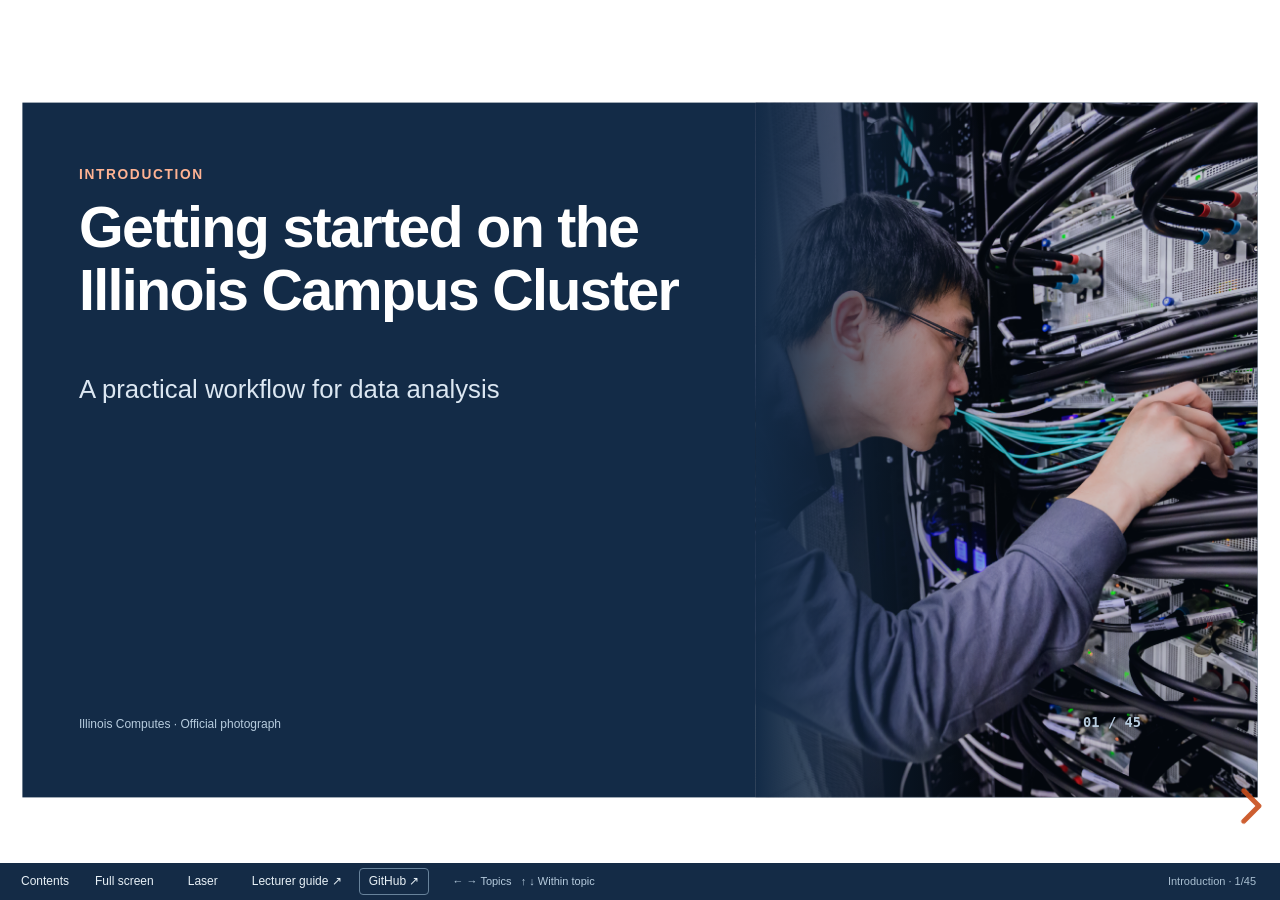
==== commit 4476b118: "Keep one lecturer guide and trim repeated narration" ====
--- a/index.html
+++ b/index.html
@@ -1,4 +1,4 @@
-<!DOCTYPE html><html lang="en"><head><meta charset="utf-8"><meta name="viewport" content="width=device-width, initial-scale=1"><title>Getting started on the Illinois Campus Cluster</title><link rel="stylesheet" href="vendor/reveal/dist/reveal.css"><link rel="stylesheet" href="theme.css?v=visual-walkthrough"><link rel="stylesheet" href="vscode-visuals.css?v=extensions-icon"><link rel="stylesheet" href="workflow-visuals.css?v=readability"><link rel="stylesheet" href="readable-steps.css?v=full-audit"><link rel="stylesheet" href="readability-details.css?v=1"></head><body><div class="reveal"><div class="slides"><section class="chapter-stack" data-chapter="Introduction" data-label="Introduction"><section class="lecture-slide cover" data-title="Getting started on the Illinois Campus Cluster" data-section="Introduction" data-position="" data-index="0" data-h="0" data-v="0"><div class="slide-inner"><header><div class="section-name">Introduction</div><h1>Getting started on the<br>Illinois Campus Cluster</h1></header><main class="slide-body"><div class="cover-copy"><p class="cover-sub">A practical workflow for data analysis</p></div><figure class="cover-photo"><img src="assets/cluster-photo.png" alt="University of Illinois computing hardware"></figure></main><footer><div class="sources"><a href="https://computes.illinois.edu/" target="_blank" rel="noopener">Illinois Computes · Official photograph</a></div><span class="page-number">01 / 45</span></footer></div><aside class="notes"><p>Hi everyone, I’m from Kun Wang’s lab. We mainly do computational work, so for us, HPC is a bit like the lab bench in a wet lab—it’s where we run our analyses. Today, I’ll give you a brief introduction to the Illinois Campus Cluster and walk through the basic skills you need to run computationally intensive analyses on it.</p><p><a href="https://computes.illinois.edu/" target="_blank" rel="noopener">Illinois Computes · Official photograph</a></p></aside></section></section><section class="chapter-stack" data-chapter="Access" data-label="01 · Access"><section class="lecture-slide image-slide" data-title="Prepare files on login nodes; run jobs on compute nodes" data-section="Access" data-position="1.1" data-index="1" data-h="1" data-v="0"><div class="slide-inner"><header><div class="section-name">01 · Access</div><h1>Prepare files on login nodes; run jobs on compute nodes</h1></header><main class="slide-body"><figure class="overview-image"><img src="assets/icc-overview.png" alt="Official NCSA Campus Cluster usage overview"><figcaption>HPC = high-performance computing. A node is one computer. Login: prepare files. Compute: run scheduled analysis.</figcaption></figure></main><footer><div class="sources"><a href="https://docs.ncsa.illinois.edu/systems/icc/en/latest/getting_started.html" target="_blank" rel="noopener">ICC · Getting Started</a> · <a href="https://docs.ncsa.illinois.edu/systems/icc/en/latest/user_guide/running_jobs.html" target="_blank" rel="noopener">ICC · Running Jobs</a></div><span class="page-number">02 / 45</span></footer></div><aside class="notes"><p>Before we connect, it helps to know what we’re connecting to. HPC means high-performance computing. A cluster is a group of connected computers, and each computer is called a node. In this diagram, our laptop connects to the head node, which we’ll call the login node.</p><p>That’s where we organize files, edit scripts, and submit work. Other people share this node, so we use compute nodes for the heavier analysis. To do that, we submit a job: we tell the scheduler what program we want to run and what resources it needs. The scheduler starts it when those resources are available.</p><p>Both kinds of node can access the project files through shared storage. Connecting with VS Code gives us access to those files, but it doesn’t reserve a compute node. Before any of this works, we need an approved account and permission to use the group’s resources.</p><p><a href="https://docs.ncsa.illinois.edu/systems/icc/en/latest/getting_started.html" target="_blank" rel="noopener">ICC · Getting Started</a> · <a href="https://docs.ncsa.illinois.edu/systems/icc/en/latest/user_guide/running_jobs.html" target="_blank" rel="noopener">ICC · Running Jobs</a></p></aside></section><section class="lecture-slide " data-title="Request access and confirm your allocation details" data-section="Access" data-position="1.2" data-index="2" data-h="1" data-v="1"><div class="slide-inner"><header><div class="section-name">01 · Access</div><h1>Request access and confirm your allocation details</h1></header><main class="slide-body"><div class="cols "><div><div class="rows"><div class="row"><strong>Existing lab access</strong><span>Ask your PI or technical contact which cluster group to join.</span></div><div class="row"><strong>A new computing need</strong><span>Start an Illinois Computes request.</span></div></div></div><div><table class=""><thead><tr><th>Detail to confirm</th><th>Used for</th></tr></thead><tbody><tr><td>NetID</td><td>Your login identity</td></tr><tr><td>Slurm account</td><td>The group’s assigned computing resources</td></tr><tr><td>Partition</td><td>A queue you may submit to</td></tr><tr><td>Project path</td><td>A folder where you have permission to save files</td></tr></tbody></table></div></div><div class="link-row"><a href="https://campuscluster.illinois.edu/new_forms/user_form.php" target="_blank">Research access request ↗</a><a href="https://computes.illinois.edu/submitrequest/" target="_blank">Illinois Computes request ↗</a></div><p class="small">Before connecting: get account approval, confirm these four details, and set up Duo.</p></main><footer><div class="sources"><a href="https://docs.ncsa.illinois.edu/systems/icc/en/latest/user_guide/accessing.html" target="_blank" rel="noopener">ICC · Accessing the System</a> · <a href="https://campuscluster.illinois.edu/access/" target="_blank" rel="noopener">Campus Cluster · Access routes</a> · <a href="https://computes.illinois.edu/submitrequest/" target="_blank" rel="noopener">Illinois Computes · Request resources</a> · <a href="https://docs.ncsa.illinois.edu/systems/icc/en/latest/user_guide/running_jobs.html" target="_blank" rel="noopener">ICC · Running Jobs</a></div><span class="page-number">03 / 45</span></footer></div><aside class="notes"><p>For access, I’d start with your PI or the person who manages computing for your group. If the group already uses the cluster, they can tell you which group to join. You may see the term investor group—that means a lab or organization that has arranged cluster resources. For a new computing need, Illinois Computes is another starting point. The form starts the request; we still need approval and account setup before we can log in.</p><p>There are four details we’ll use throughout the talk. Your NetID identifies you. Your Slurm account identifies the group resources your job can use, so it isn’t the same as your NetID. Slurm is the software that schedules jobs. The partition is a queue of eligible resources, and the project path tells us where we can save files.</p><p>Ask for an account and partition that work together, a folder you can write to, and help setting up Duo if needed. Anywhere you see something like YOUR_NETID, replace it with your own value. With those details ready, we can try the first connection.</p><p><a href="https://docs.ncsa.illinois.edu/systems/icc/en/latest/user_guide/accessing.html" target="_blank" rel="noopener">ICC · Accessing the System</a> · <a href="https://campuscluster.illinois.edu/access/" target="_blank" rel="noopener">Campus Cluster · Access routes</a> · <a href="https://computes.illinois.edu/submitrequest/" target="_blank" rel="noopener">Illinois Computes · Request resources</a> · <a href="https://docs.ncsa.illinois.edu/systems/icc/en/latest/user_guide/running_jobs.html" target="_blank" rel="noopener">ICC · Running Jobs</a></p></aside></section><section class="lecture-slide compact" data-title="The first SSH login" data-section="Access" data-position="1.3" data-index="3" data-h="1" data-v="2"><div class="slide-inner"><header><div class="section-name">01 · Access</div><h1>The first SSH login</h1></header><main class="slide-body"><div class="code-label">On your laptop: open Terminal (macOS) or PowerShell (Windows)</div><pre class=""><code>ssh YOUR_NETID@cc-login.campuscluster.illinois.edu</code></pre><p class="small"><code>ssh</code> starts the connection · before <code>@</code>: your user name · after <code>@</code>: the cluster address</p><div class="cols "><div><div class="rows"><div class="row"><strong>1 · Run the command</strong><span>Replace YOUR_NETID, then press Enter.</span></div><div class="row"><strong>2 · Password</strong><span>Type your NetID password and press Enter; typing stays hidden.</span></div><div class="row"><strong>3 · Duo</strong><span>Follow the prompt and approve the authentication request.</span></div></div></div><div><figure class="login-image"><img src="assets/icc-login.png" alt="Official example of a successful ICC login"><figcaption>A welcome message and cluster command prompt confirm login. Screenshot dates and quotas are historical.</figcaption></figure></div></div></main><footer><div class="sources"><a href="https://docs.ncsa.illinois.edu/systems/icc/en/latest/user_guide/accessing.html" target="_blank" rel="noopener">ICC · Accessing the System</a></div><span class="page-number">04 / 45</span></footer></div><aside class="notes"><p>We’ll start with a quick connection from the laptop. On a Mac, open Terminal; on Windows, open PowerShell. If Windows doesn’t recognize ssh, you’ll need to enable the OpenSSH Client first.</p><p>In this line, ssh starts the connection. Your NetID goes before the at sign, and the cluster address goes after it. Replace YOUR_NETID, leave the hostname as shown, and press Enter.</p><p>The first time, SSH may ask you to confirm the server’s identity. Check that fingerprint against institutional guidance or with support before accepting it. If you get an unexpected warning that the host has changed, check that too. Then enter your NetID password. You won’t see anything appear as you type—that’s normal. Complete the Duo prompt on your registered device. ICC uses your password and Duo here, rather than user-created SSH keys.</p><p>Once we see the welcome message and a command prompt, we’re connected. The prompt tells us the shell is ready, and commands typed here run on the cluster. The screenshot is an older example, so its dates and quota numbers aren’t current guidance. We can type exit to close this test connection without deleting anything. VS Code will make its own connection, so let’s look at that tool next.</p><p><a href="https://docs.ncsa.illinois.edu/systems/icc/en/latest/user_guide/accessing.html" target="_blank" rel="noopener">ICC · Accessing the System</a></p></aside></section></section><section class="chapter-stack" data-chapter="Files in VS Code" data-label="02 · Files in VS Code"><section class="lecture-slide vscode-intro" data-title="VS Code is an editor for code and project files" data-section="Files in VS Code" data-position="2.1" data-index="4" data-h="2" data-v="0"><div class="slide-inner"><header><div class="section-name">02 · Files in VS Code</div><h1>VS Code is an editor for code and project files</h1></header><main class="slide-body"><div class="vscode-intro-grid"><figure class="vscode-interface-image"><img src="assets/vscode-interface.png" alt="Official Microsoft VS Code screenshot showing the Explorer, code editors, and terminal"><figcaption>Microsoft example: B = files, C = editor, D = terminal panel.</figcaption></figure><div class="vscode-intro-copy"><p class="">Visual Studio Code (VS Code) is Microsoft’s code editor for working with scripts and project files.</p><div class="rows"><div class="row"><strong>B · Explorer</strong><span>Browse files and folders in the left sidebar.</span></div><div class="row"><strong>C · Editor</strong><span>Read and edit scripts in the main area.</span></div><div class="row"><strong>D · Terminal</strong><span>Enter commands in the bottom panel.</span></div></div></div></div></main><footer><div class="sources"><a href="https://code.visualstudio.com/docs/editing/getting-started/userinterface" target="_blank" rel="noopener">Microsoft · VS Code user interface</a></div><span class="page-number">05 / 45</span></footer></div><aside class="notes"><p>This is Visual Studio Code, or just VS Code. It’s Microsoft’s editor for code and project files. The useful thing is that we can browse files, edit them, and use a terminal in one window. When I say script, I mean a text file containing instructions for a program to run.</p><p>This screenshot is Microsoft’s example, so we won’t be using these particular files or this code. The area marked B is Explorer, where we browse folders and files. The areas marked C show the files we’ve opened in the editor. Down at D is the terminal, where we enter commands. That bottom panel can show other things too, but here it’s showing a terminal.</p><p>Those are the three areas we’ll keep coming back to: files on the left, editing in the main area, and commands in the terminal. We can also use this same window to work with files on the cluster.</p><p><a href="https://code.visualstudio.com/docs/editing/getting-started/userinterface" target="_blank" rel="noopener">Microsoft · VS Code user interface</a></p></aside></section><section class="lecture-slide concept-slide" data-title="Files stay on the cluster; terminal commands run there" data-section="Files in VS Code" data-position="2.2" data-index="5" data-h="2" data-v="1"><div class="slide-inner"><header><div class="section-name">02 · Files in VS Code</div><h1>Files stay on the cluster; terminal commands run there</h1></header><main class="slide-body">
+<!DOCTYPE html><html lang="en"><head><meta charset="utf-8"><meta name="viewport" content="width=device-width, initial-scale=1"><title>Getting started on the Illinois Campus Cluster</title><link rel="stylesheet" href="vendor/reveal/dist/reveal.css"><link rel="stylesheet" href="theme.css?v=single-guide"><link rel="stylesheet" href="vscode-visuals.css?v=extensions-icon"><link rel="stylesheet" href="workflow-visuals.css?v=readability"><link rel="stylesheet" href="readable-steps.css?v=full-audit"><link rel="stylesheet" href="readability-details.css?v=1"></head><body><div class="reveal"><div class="slides"><section class="chapter-stack" data-chapter="Introduction" data-label="Introduction"><section class="lecture-slide cover" data-title="Getting started on the Illinois Campus Cluster" data-section="Introduction" data-position="" data-index="0" data-h="0" data-v="0"><div class="slide-inner"><header><div class="section-name">Introduction</div><h1>Getting started on the<br>Illinois Campus Cluster</h1></header><main class="slide-body"><div class="cover-copy"><p class="cover-sub">A practical workflow for data analysis</p></div><figure class="cover-photo"><img src="assets/cluster-photo.png" alt="University of Illinois computing hardware"></figure></main><footer><div class="sources"><a href="https://computes.illinois.edu/" target="_blank" rel="noopener">Illinois Computes · Official photograph</a></div><span class="page-number">01 / 45</span></footer></div><aside class="notes"></aside></section></section><section class="chapter-stack" data-chapter="Access" data-label="01 · Access"><section class="lecture-slide image-slide" data-title="Prepare files on login nodes; run jobs on compute nodes" data-section="Access" data-position="1.1" data-index="1" data-h="1" data-v="0"><div class="slide-inner"><header><div class="section-name">01 · Access</div><h1>Prepare files on login nodes; run jobs on compute nodes</h1></header><main class="slide-body"><figure class="overview-image"><img src="assets/icc-overview.png" alt="Official NCSA Campus Cluster usage overview"><figcaption>HPC = high-performance computing. A node is one computer. Login: prepare files. Compute: run scheduled analysis.</figcaption></figure></main><footer><div class="sources"><a href="https://docs.ncsa.illinois.edu/systems/icc/en/latest/getting_started.html" target="_blank" rel="noopener">ICC · Getting Started</a> · <a href="https://docs.ncsa.illinois.edu/systems/icc/en/latest/user_guide/running_jobs.html" target="_blank" rel="noopener">ICC · Running Jobs</a></div><span class="page-number">02 / 45</span></footer></div><aside class="notes"><p>Let’s start with what we’re connecting to. HPC means high-performance computing. A cluster is a group of connected computers, and each computer is a node. In this official NCSA overview, our laptop connects to the head node, which we’ll call the login node.</p><p>We organize files, edit scripts, and submit work there. Other users share this node, so heavier analysis goes to compute nodes. We submit a job—a request saying what to run and which resources it needs. The scheduler starts it when those resources become available.</p><p>Login and compute nodes can reach the same project files through shared storage. We can prepare a script on one node and run it on another. Connecting with VS Code gives us file access; it doesn’t reserve compute resources. Before connecting, we need an approved account and access to our group’s resources.</p><p><a href="https://docs.ncsa.illinois.edu/systems/icc/en/latest/getting_started.html" target="_blank" rel="noopener">ICC · Getting Started</a> · <a href="https://docs.ncsa.illinois.edu/systems/icc/en/latest/user_guide/running_jobs.html" target="_blank" rel="noopener">ICC · Running Jobs</a></p></aside></section><section class="lecture-slide " data-title="Request access and confirm your allocation details" data-section="Access" data-position="1.2" data-index="2" data-h="1" data-v="1"><div class="slide-inner"><header><div class="section-name">01 · Access</div><h1>Request access and confirm your allocation details</h1></header><main class="slide-body"><div class="cols "><div><div class="rows"><div class="row"><strong>Existing lab access</strong><span>Ask your PI or technical contact which cluster group to join.</span></div><div class="row"><strong>A new computing need</strong><span>Start an Illinois Computes request.</span></div></div></div><div><table class=""><thead><tr><th>Detail to confirm</th><th>Used for</th></tr></thead><tbody><tr><td>NetID</td><td>Your login identity</td></tr><tr><td>Slurm account</td><td>The group’s assigned computing resources</td></tr><tr><td>Partition</td><td>A queue you may submit to</td></tr><tr><td>Project path</td><td>A folder where you have permission to save files</td></tr></tbody></table></div></div><div class="link-row"><a href="https://campuscluster.illinois.edu/new_forms/user_form.php" target="_blank">Research access request ↗</a><a href="https://computes.illinois.edu/submitrequest/" target="_blank">Illinois Computes request ↗</a></div><p class="small">Before connecting: get account approval, confirm these four details, and set up Duo.</p></main><footer><div class="sources"><a href="https://docs.ncsa.illinois.edu/systems/icc/en/latest/user_guide/accessing.html" target="_blank" rel="noopener">ICC · Accessing the System</a> · <a href="https://campuscluster.illinois.edu/access/" target="_blank" rel="noopener">Campus Cluster · Access routes</a> · <a href="https://computes.illinois.edu/submitrequest/" target="_blank" rel="noopener">Illinois Computes · Request resources</a> · <a href="https://docs.ncsa.illinois.edu/systems/icc/en/latest/user_guide/running_jobs.html" target="_blank" rel="noopener">ICC · Running Jobs</a></div><span class="page-number">03 / 45</span></footer></div><aside class="notes"><p>I’d start by asking my PI or the person who manages computing for the group. If the group already uses the cluster, they can explain how to join. An investor group is a lab or organization that has arranged cluster resources. Illinois Computes is another starting point for a new computing need. A request form starts the process; approval and account setup still need to follow.</p><p>We’ll need four details. Our NetID identifies us at login. Our Slurm account identifies the group resources our job can use, so it’s different from our NetID. Slurm is the job scheduler. The partition is a queue of eligible resources, and the project path identifies a folder where we can save files.</p><p>We need an account and partition that work together, a writable project folder, and Duo set up. Names like YOUR_NETID are placeholders to replace with our own details. Our group’s technical contact can help confirm those details, so we don’t have to guess. Then we can test the connection.</p><p><a href="https://docs.ncsa.illinois.edu/systems/icc/en/latest/user_guide/accessing.html" target="_blank" rel="noopener">ICC · Accessing the System</a> · <a href="https://campuscluster.illinois.edu/access/" target="_blank" rel="noopener">Campus Cluster · Access routes</a> · <a href="https://computes.illinois.edu/submitrequest/" target="_blank" rel="noopener">Illinois Computes · Request resources</a> · <a href="https://docs.ncsa.illinois.edu/systems/icc/en/latest/user_guide/running_jobs.html" target="_blank" rel="noopener">ICC · Running Jobs</a></p></aside></section><section class="lecture-slide compact" data-title="The first SSH login" data-section="Access" data-position="1.3" data-index="3" data-h="1" data-v="2"><div class="slide-inner"><header><div class="section-name">01 · Access</div><h1>The first SSH login</h1></header><main class="slide-body"><div class="code-label">On your laptop: open Terminal (macOS) or PowerShell (Windows)</div><pre class=""><code>ssh YOUR_NETID@cc-login.campuscluster.illinois.edu</code></pre><p class="small"><code>ssh</code> starts the connection · before <code>@</code>: your user name · after <code>@</code>: the cluster address</p><div class="cols "><div><div class="rows"><div class="row"><strong>1 · Run the command</strong><span>Replace YOUR_NETID, then press Enter.</span></div><div class="row"><strong>2 · Password</strong><span>Type your NetID password and press Enter; typing stays hidden.</span></div><div class="row"><strong>3 · Duo</strong><span>Follow the prompt and approve the authentication request.</span></div></div></div><div><figure class="login-image"><img src="assets/icc-login.png" alt="Official example of a successful ICC login"><figcaption>A welcome message and cluster command prompt confirm login. Screenshot dates and quotas are historical.</figcaption></figure></div></div></main><footer><div class="sources"><a href="https://docs.ncsa.illinois.edu/systems/icc/en/latest/user_guide/accessing.html" target="_blank" rel="noopener">ICC · Accessing the System</a></div><span class="page-number">04 / 45</span></footer></div><aside class="notes"><p>On the laptop, we open Terminal on a Mac or PowerShell on Windows. If Windows doesn’t recognize ssh, we need to enable the OpenSSH Client first.</p><p>ssh starts the connection. Our NetID goes before the at sign; the cluster address goes after it. We replace YOUR_NETID, keep cc-login.campuscluster.illinois.edu as shown, and press Enter.</p><p>SSH may first ask us to confirm the server’s fingerprint. We check it against institutional guidance or with support before accepting. An unexpected host-change warning also needs checking. Then we enter our NetID password. Nothing appears as we type—that’s normal—and we complete Duo on our registered device. This ICC login uses password and Duo, rather than user-created SSH keys.</p><p>A welcome message and prompt confirm the connection. The prompt means the shell is ready, and commands here run on the cluster. This older official screenshot’s dates and quotas aren’t current guidance. exit closes our test connection without deleting anything. With login working, we can connect through VS Code.</p><p><a href="https://docs.ncsa.illinois.edu/systems/icc/en/latest/user_guide/accessing.html" target="_blank" rel="noopener">ICC · Accessing the System</a></p></aside></section></section><section class="chapter-stack" data-chapter="Files in VS Code" data-label="02 · Files in VS Code"><section class="lecture-slide vscode-intro" data-title="VS Code is an editor for code and project files" data-section="Files in VS Code" data-position="2.1" data-index="4" data-h="2" data-v="0"><div class="slide-inner"><header><div class="section-name">02 · Files in VS Code</div><h1>VS Code is an editor for code and project files</h1></header><main class="slide-body"><div class="vscode-intro-grid"><figure class="vscode-interface-image"><img src="assets/vscode-interface.png" alt="Official Microsoft VS Code screenshot showing the Explorer, code editors, and terminal"><figcaption>Microsoft example: B = files, C = editor, D = terminal panel.</figcaption></figure><div class="vscode-intro-copy"><p class="">Visual Studio Code (VS Code) is Microsoft’s code editor for working with scripts and project files.</p><div class="rows"><div class="row"><strong>B · Explorer</strong><span>Browse files and folders in the left sidebar.</span></div><div class="row"><strong>C · Editor</strong><span>Read and edit scripts in the main area.</span></div><div class="row"><strong>D · Terminal</strong><span>Enter commands in the bottom panel.</span></div></div></div></div></main><footer><div class="sources"><a href="https://code.visualstudio.com/docs/editing/getting-started/userinterface" target="_blank" rel="noopener">Microsoft · VS Code user interface</a></div><span class="page-number">05 / 45</span></footer></div><aside class="notes"><p>This is Visual Studio Code, or VS Code, Microsoft’s editor for code and project files. It brings our files, editing, and terminal into one window. A script is a text file containing instructions for a program.</p><p>This screenshot is Microsoft’s example, not our project. B marks Explorer, where we browse files and folders. C marks the editor, where we read or change an open file. D marks the terminal, where we enter commands. The bottom panel can also show other things.</p><p>For everyday work, we can find a file on the left, read or edit it in the middle, and enter commands below. With a remote connection, these same tools let us work with files on the cluster.</p><p><a href="https://code.visualstudio.com/docs/editing/getting-started/userinterface" target="_blank" rel="noopener">Microsoft · VS Code user interface</a></p></aside></section><section class="lecture-slide concept-slide" data-title="Files stay on the cluster; terminal commands run there" data-section="Files in VS Code" data-position="2.2" data-index="5" data-h="2" data-v="1"><div class="slide-inner"><header><div class="section-name">02 · Files in VS Code</div><h1>Files stay on the cluster; terminal commands run there</h1></header><main class="slide-body">
 <div class="concept-figure local-remote-figure" role="img" aria-label="The VS Code window is on the laptop. An SSH connection reaches project files and a terminal on the cluster. Saving edits updates the remote project file.">
   <div class="place local-place">
     <div class="place-heading">LOCAL <strong>Your laptop</strong></div>
@@ -10,23 +10,23 @@
     <div class="remote-project"><strong>Project files</strong><code>demo/analysis.py</code><span>Save updates this file.</span></div>
     <div class="remote-shell"><strong>Remote terminal</strong><span>Commands run on the cluster.</span></div>
   </div>
-</div><p class="callout">In the SSH window, saves update cluster files and terminal commands run on the connected host.</p></main><footer><div class="sources"><a href="https://code.visualstudio.com/docs/remote/ssh" target="_blank" rel="noopener">Microsoft · Remote - SSH</a> · <a href="https://docs.ncsa.illinois.edu/systems/icc/en/latest/user_guide/prog_env.html#visual-studio-code" target="_blank" rel="noopener">ICC · VS Code setup</a></div><span class="page-number">06 / 45</span></footer></div><aside class="notes"><p>Here’s why I recommend VS Code for this workflow. The window stays on our laptop, and the Remote - SSH extension connects it to the cluster. Suppose we’ve opened analysis.py in that connected window. We’re looking at it on the laptop, but the file itself is demo/analysis.py on the cluster. When we press Save, that remote file is the one that changes. We don’t need to download a copy, edit it, and upload it again each time. This picture shows where we’ll end up after uploading the project; we’ll walk through those steps in a moment.</p><p>The terminal works in a similar way. We see it on the laptop screen, but its commands run on the connected cluster host. Our first connection goes to a login node. If we opened a separate local terminal, its commands would run on the laptop instead. Later, an interactive job will let us open a shell on a compute node, so we’ll check which host we’re using.</p><p>We’ll still use Slurm to get resources for an analysis; connecting the editor doesn’t reserve a compute node. For everyday file work, we can open, edit, and save directly in this window. To get that working, we need VS Code and the Remote - SSH extension on the laptop.</p><p><a href="https://code.visualstudio.com/docs/remote/ssh" target="_blank" rel="noopener">Microsoft · Remote - SSH</a> · <a href="https://docs.ncsa.illinois.edu/systems/icc/en/latest/user_guide/prog_env.html#visual-studio-code" target="_blank" rel="noopener">ICC · VS Code setup</a></p></aside></section><section class="lecture-slide vscode-visual" data-title="Install VS Code and the Remote - SSH extension" data-section="Files in VS Code" data-position="2.3" data-index="6" data-h="2" data-v="2"><div class="slide-inner"><header><div class="section-name">02 · Files in VS Code</div><h1>Install VS Code and the Remote - SSH extension</h1></header><main class="slide-body"><div class="vs-prerequisite">First: <a href="https://code.visualstudio.com/docs/setup/setup-overview" target="_blank">download and open VS Code</a> on your laptop.</div><div class="vs-step-row"><div class="vs-step vs-extension-step"><b class="vs-number">1</b><div><strong>Open Extensions</strong><div class="vs-icon-guide"><img src="assets/vscode-extensions-icon.png" alt="Official screenshot of the Extensions icon in the left Activity Bar" width="91" height="95"><div><span><b>Extensions icon</b><br>Left Activity Bar</span><small>Or Cmd/Ctrl+Shift+X</small></div></div></div></div><div class="vs-step"><b class="vs-number">2</b><div><strong>Search Remote - SSH</strong><span>Choose the Microsoft extension</span></div></div><div class="vs-step"><b class="vs-number">3</b><div><strong>Click Install</strong><span>Wait for installation to finish</span></div></div></div><figure class="vs-shot vs-install"><div class="vs-shot-window"><img src="assets/vscode-remote-extension.png" alt="Official Remote - SSH extension card showing Microsoft and the Install button"><span class="vs-pin" style="left:31%;top:34%">2</span><span class="vs-pin" style="left:27%;top:72%">3</span></div><figcaption>Microsoft’s example screenshot uses an older version; install the current extension.</figcaption></figure><p class="callout">The editor and Remote - SSH extension are installed on your laptop.</p></main><footer><div class="sources"><a href="https://code.visualstudio.com/docs/setup/setup-overview" target="_blank" rel="noopener">Microsoft · VS Code setup</a> · <a href="https://code.visualstudio.com/docs/remote/ssh" target="_blank" rel="noopener">Microsoft · Remote - SSH</a> · <a href="https://code.visualstudio.com/docs/remote/ssh-tutorial" target="_blank" rel="noopener">Microsoft · Remote - SSH tutorial</a> · <a href="https://code.visualstudio.com/docs/configure/extensions/extension-marketplace" target="_blank" rel="noopener">Microsoft · Extensions view</a></div><span class="page-number">07 / 45</span></footer></div><aside class="notes"><p>There are two things to install on the laptop. First, download VS Code for your operating system, install it, and open it. Then click the Extensions icon in the sidebar. Extensions are add-ons that give the editor extra features.</p><p>Search for Remote - SSH and look for Microsoft as the publisher. The screenshot is an older official UI example, but the part to look for is the same: Microsoft as the publisher and the Install button. Install the current version and wait for it to finish. That adds the commands we need to connect to the cluster.</p><p>At this point, we’ve prepared the editor on the laptop. We’ll set up Python and the analysis packages on the cluster separately, when we get to software setup.</p><p>To start the connection, we’ll use something called the Command Palette. It’s a searchable menu of VS Code actions, so we can type the name of the action we want. We’ll use it with the same NetID and cluster hostname that worked in our SSH test.</p><p><a href="https://code.visualstudio.com/docs/setup/setup-overview" target="_blank" rel="noopener">Microsoft · VS Code setup</a> · <a href="https://code.visualstudio.com/docs/remote/ssh" target="_blank" rel="noopener">Microsoft · Remote - SSH</a> · <a href="https://code.visualstudio.com/docs/remote/ssh-tutorial" target="_blank" rel="noopener">Microsoft · Remote - SSH tutorial</a> · <a href="https://code.visualstudio.com/docs/configure/extensions/extension-marketplace" target="_blank" rel="noopener">Microsoft · Extensions view</a></p></aside></section><section class="lecture-slide vscode-visual" data-title="Connecting VS Code with Remote - SSH" data-section="Files in VS Code" data-position="2.4" data-index="7" data-h="2" data-v="3"><div class="slide-inner"><header><div class="section-name">02 · Files in VS Code</div><h1>Connecting VS Code with Remote - SSH</h1></header><main class="slide-body"><div class="vs-connect-grid"><div><div class="vs-step"><b class="vs-number">1</b><div><strong>Choose Connect to Host…</strong><span>Cmd+Shift+P (Mac) · Ctrl+Shift+P (Windows/Linux)<br>Search: Remote-SSH: Connect to Host</span></div></div><figure class="vs-shot vs-connect-menu"><div class="vs-shot-window"><img src="assets/vscode-connect-command.png" alt="Microsoft remote command menu with Connect to Host selected"></div><figcaption>Microsoft menu example · focused view</figcaption></figure><div class="vs-step"><b class="vs-number">2</b><div><strong>Enter your login address</strong></div></div><figure class="vs-shot vs-host"><div class="vs-shot-window"><img src="assets/vscode-host.png" alt="Microsoft example of the SSH login address field"></div><figcaption></figcaption></figure></div><div class="vs-connect-check"><div class="vs-address"><span>Use this address:</span><code>YOUR_NETID@<br>cc-login.campuscluster.illinois.edu</code></div><p>Password + Duo<br>Choose <strong>Linux</strong> if asked.</p><div class="vs-step"><b class="vs-number">3</b><div><strong>Check the SSH indicator</strong><span>Lower-left corner of the new window</span></div></div><figure class="vs-shot vs-status"><div class="vs-shot-window"><img src="assets/vscode-statusbar.png" alt="Official example of the green SSH status indicator"></div><figcaption>Microsoft’s example host is shown here.<br>Your indicator should name the cluster.</figcaption></figure></div></div></main><footer><div class="sources"><a href="https://docs.ncsa.illinois.edu/systems/icc/en/latest/user_guide/prog_env.html#visual-studio-code" target="_blank" rel="noopener">ICC · VS Code setup</a> · <a href="https://code.visualstudio.com/docs/remote/ssh" target="_blank" rel="noopener">Microsoft · Remote - SSH</a> · <a href="https://code.visualstudio.com/docs/remote/ssh-tutorial" target="_blank" rel="noopener">Microsoft · Remote - SSH tutorial</a></div><span class="page-number">08 / 45</span></footer></div><aside class="notes"><p>To open the Command Palette, press Command-Shift-P on a Mac, or Control-Shift-P on Windows or Linux. Search for Remote-SSH: Connect to Host. Then enter your NetID and the cluster hostname, just as we did in the terminal connection.</p><p>You’ll go through the password and Duo prompts again. If VS Code asks which operating system the remote computer uses, choose Linux—that’s what the cluster runs. It may open a separate connected window.</p><p>To check that it worked, look at the SSH indicator in the lower-left corner. It should name the cluster host. That tells us this window is connected to the remote computer. If it seems stuck waiting, check the Remote - SSH output or login terminal; there may be an authentication prompt waiting for a response.</p><p>Once we’re connected, we need somewhere to put our project. We’ll choose that location before uploading the files.</p><p><a href="https://docs.ncsa.illinois.edu/systems/icc/en/latest/user_guide/prog_env.html#visual-studio-code" target="_blank" rel="noopener">ICC · VS Code setup</a> · <a href="https://code.visualstudio.com/docs/remote/ssh" target="_blank" rel="noopener">Microsoft · Remote - SSH</a> · <a href="https://code.visualstudio.com/docs/remote/ssh-tutorial" target="_blank" rel="noopener">Microsoft · Remote - SSH tutorial</a></p></aside></section><section class="lecture-slide storage-slide" data-title="Choose home, project, or scratch storage" data-section="Files in VS Code" data-position="2.5" data-index="8" data-h="2" data-v="4"><div class="slide-inner"><header><div class="section-name">02 · Files in VS Code</div><h1>Choose home, project, or scratch storage</h1></header><main class="slide-body"><table class=""><thead><tr><th>Location</th><th>Use it for</th><th>Limits and actions</th></tr></thead><tbody><tr><td>/u/YOUR_NETID</td><td>Settings and small personal files</td><td>Very limited quota: 100 GiB (soft limit). Keep large datasets elsewhere.</td></tr><tr><td>/projects/YOUR_GROUP</td><td>Group data, software, and retained outputs</td><td>Shared group quota. Keep backups: no snapshots are kept for file recovery.</td></tr><tr><td>/scratch/YOUR_NETID</td><td>Temporary working data</td><td>Temporary only: files typically deleted after 30 days without access, sometimes sooner.</td></tr></tbody></table><p class="callout">Use your group’s full project path; <code>/projects/YOUR_GROUP</code> is a placeholder.</p></main><footer><div class="sources"><a href="https://docs.ncsa.illinois.edu/systems/icc/en/latest/user_guide/storage_data.html" target="_blank" rel="noopener">ICC · Storage and Data</a></div><span class="page-number">09 / 45</span></footer></div><aside class="notes"><p>Before we upload anything, we need to choose where it will live. Home, project, and scratch storage have different jobs.</p><p>Home, under /u, is for settings and small personal files. It has a very limited quota, which means a limit on how much space you can use: 100 GiB as the documented soft limit and 103 GiB as the hard limit. If you stay above the soft limit for seven days, new writes stop until you reduce your usage. You can’t expand the home quota, so it’s a poor place to collect large datasets.</p><p>Project storage is shared by the group, and the available space depends on its allocation. It has no snapshots—saved filesystem states that let you recover earlier files—so important data need a separate backup plan.</p><p>Scratch is temporary workspace. Files are typically deleted after 30 days without access, sometimes sooner if space is tight. Once purged, they can’t be recovered, so move valuable outputs elsewhere.</p><p>For our project, we’ll use the full path supplied by the group, where we have permission to save files. The path on the slide is a placeholder. We’ll open that parent folder first, then upload demo into it.</p><p><a href="https://docs.ncsa.illinois.edu/systems/icc/en/latest/user_guide/storage_data.html" target="_blank" rel="noopener">ICC · Storage and Data</a></p></aside></section><section class="lecture-slide vscode-visual" data-title="Open the remote project location" data-section="Files in VS Code" data-position="2.6" data-index="9" data-h="2" data-v="5"><div class="slide-inner"><header><div class="section-name">02 · Files in VS Code</div><h1>Open the remote project location</h1></header><main class="slide-body"><div class="vs-folder-grid"><div><div class="vs-step"><b class="vs-number">1</b><div><strong>File → Open Folder</strong><span>In the connected VS Code window</span></div></div><figure class="vs-shot vs-folder"><div class="vs-shot-window"><img src="assets/vscode-remote-folder.png" alt="Official remote Open Folder dialog with a path field and OK button"><span class="vs-pin" style="left:49%;top:9%">2</span></div><figcaption>Microsoft’s sample path is /home/sana/demo.<br>Replace it with your own approved project path.</figcaption></figure></div><div class="vs-folder-check"><div class="vs-step"><b class="vs-number">2</b><div><strong>Enter the destination, then OK</strong><span>Use your group’s full path, for example:</span></div></div><div class="vs-path">/projects/YOUR_GROUP</div><div class="vs-step"><b class="vs-number">3</b><div><strong>Confirm this window is remote</strong><span>The lower-left SSH indicator names the cluster.</span></div></div><figure class="vs-shot vs-status"><div class="vs-shot-window"><img src="assets/vscode-statusbar.png" alt="Microsoft example SSH indicator"></div><figcaption></figcaption></figure><p class="vs-next">Explorer now shows the remote destination.<br>The demo folder is still on your laptop.</p></div></div></main><footer><div class="sources"><a href="https://code.visualstudio.com/docs/remote/ssh" target="_blank" rel="noopener">Microsoft · Remote - SSH</a> · <a href="https://code.visualstudio.com/docs/remote/ssh-tutorial" target="_blank" rel="noopener">Microsoft · Remote - SSH tutorial</a></div><span class="page-number">10 / 45</span></footer></div><aside class="notes"><p>We’ve chosen a storage location, so we can open it in VS Code. In the connected window, go to File, then Open Folder, and enter your approved group path. Here, /projects/YOUR_GROUP stands for the parent folder where we’ll put demo.</p><p>Microsoft’s screenshot uses a path from its own example system. Yours should be the full path your group gave you. Also check that the SSH indicator still names the cluster. With that connection active, the folders in Explorer are on the remote computer.</p><p>At this point, we’ve opened the destination, but we haven’t uploaded anything yet. The demo folder is still on the laptop. It helps to keep those two locations clear: the folder we’re taking from the laptop, and the folder we’re putting it into on the cluster. Next, we’ll make that transfer.</p><p><a href="https://code.visualstudio.com/docs/remote/ssh" target="_blank" rel="noopener">Microsoft · Remote - SSH</a> · <a href="https://code.visualstudio.com/docs/remote/ssh-tutorial" target="_blank" rel="noopener">Microsoft · Remote - SSH tutorial</a></p></aside></section><section class="lecture-slide vscode-visual" data-title="Upload the demo folder with VS Code" data-section="Files in VS Code" data-position="2.7" data-index="10" data-h="2" data-v="6"><div class="slide-inner"><header><div class="section-name">02 · Files in VS Code</div><h1>Upload the demo folder with VS Code</h1></header><main class="slide-body"><div class="vs-illustration-label">Illustration · small project upload</div><div class="vs-transfer" role="img" aria-label="Drag the demo folder from the laptop into the remote Explorer. After copying, open demo and check samples.csv."><div class="vs-device"><div class="vs-device-title">Your laptop</div><div class="vs-device-content"><div class="vs-step"><b class="vs-number">1</b><div><strong>Unzip the offline package</strong></div></div><div class="vs-tree">▾ HPC_Introduction<br><span class="vs-folder-item">▸ demo</span></div><p>Find this folder in<br>Finder / File Explorer.</p></div></div><div class="vs-transfer-arrow"><strong>Drag demo</strong><span>→</span><small>into the<br>Explorer file list</small></div><div class="vs-device vs-remote-device"><div class="vs-device-title">VS Code · remote Explorer</div><div class="vs-device-content"><div class="vs-tree"><span class="vs-tree-caption">/projects/YOUR_GROUP</span><div class="vs-drop-zone">▾ demo<br>&nbsp; ▾ data<br>&nbsp; &nbsp; samples.csv<br>&nbsp; analysis.py<br>&nbsp; hello.sbatch</div></div></div><div class="vs-status-illustration">SSH: cluster login host</div></div></div><div class="vs-step-row vs-upload-bottom"><div class="vs-step"><b class="vs-number">2</b><div><strong>After upload: open demo</strong><span>File → Open Folder → /projects/YOUR_GROUP/demo</span></div></div><div class="vs-step"><b class="vs-number">3</b><div><strong>Open data/samples.csv</strong><span>Check the header and three sample rows.</span></div></div></div></main><footer><div class="sources"><a href="https://code.visualstudio.com/docs/remote/ssh" target="_blank" rel="noopener">Microsoft · Remote - SSH</a> · <a href="https://github.com/microsoft/vscode/blob/main/src/vs/workbench/contrib/files/browser/fileImportExport.ts" target="_blank" rel="noopener">Microsoft · File import and download implementation</a> · <a href="https://docs.ncsa.illinois.edu/systems/icc/en/latest/user_guide/storage_data.html" target="_blank" rel="noopener">ICC · Storage and Data</a></div><span class="page-number">11 / 45</span></footer></div><aside class="notes"><p>The offline package includes a small demo folder with the input file and scripts we’ll use. After unzipping it on the laptop, look inside HPC_Introduction. Drag the whole demo folder into the remote Explorer destination. Aim for the file list in Explorer, rather than an open editor tab.</p><p>Once the transfer finishes, use File, Open Folder again and open the uploaded demo folder. The example path is /projects/YOUR_GROUP/demo; yours will use the group’s actual location. Expand data and open samples.csv. We should see a header and three sample rows. That checks that the file arrived and we can read it on the cluster.</p><p>From here, Command-S or Control-S saves our edits directly to the remote file. Dragging files is convenient for this small example. For a large dataset, use the transfer service your group recommends, such as Globus, and check that the transfer finishes before starting the analysis.</p><p>Our files are in place. We can open a terminal in this same project folder next.</p><p><a href="https://code.visualstudio.com/docs/remote/ssh" target="_blank" rel="noopener">Microsoft · Remote - SSH</a> · <a href="https://github.com/microsoft/vscode/blob/main/src/vs/workbench/contrib/files/browser/fileImportExport.ts" target="_blank" rel="noopener">Microsoft · File import and download implementation</a> · <a href="https://docs.ncsa.illinois.edu/systems/icc/en/latest/user_guide/storage_data.html" target="_blank" rel="noopener">ICC · Storage and Data</a></p></aside></section></section><section class="chapter-stack" data-chapter="Shell essentials" data-label="03 · Shell essentials"><section class="lecture-slide vscode-visual" data-title="Open a terminal in the same project" data-section="Shell essentials" data-position="3.1" data-index="11" data-h="3" data-v="0"><div class="slide-inner"><header><div class="section-name">03 · Shell essentials</div><h1>Open a terminal in the same project</h1></header><main class="slide-body"><div class="vs-step"><b class="vs-number">1</b><div><strong>Terminal → New Terminal</strong><span>In your remote VS Code window</span></div></div><figure class="vs-shot vs-terminal"><div class="vs-shot-window"><img src="assets/vscode-remote-terminal.png" alt="Official VS Code remote bash terminal showing uname followed by Linux"></div><figcaption>Microsoft’s remote terminal example. Run our three checks below in your own project.</figcaption></figure><div class="vs-terminal-checks"><div><code>hostname</code><span>Which computer?<br>Expect a login node.</span></div><div><code>cd /projects/YOUR_GROUP/demo</code><span>Move into your uploaded project.<br>Use your group’s actual path.</span></div><div><code>pwd</code><span>Which folder?<br>Check the full project path.</span></div></div><p class="callout">Run one line, press Enter, wait for the prompt, then continue.</p></main><footer><div class="sources"><a href="https://missing.csail.mit.edu/2026/course-shell/" target="_blank" rel="noopener">Missing Semester · Introduction to the Shell (2026)</a> · <a href="https://code.visualstudio.com/docs/remote/ssh-tutorial" target="_blank" rel="noopener">Microsoft · Remote - SSH tutorial</a></div><span class="page-number">12 / 45</span></footer></div><aside class="notes"><p>We’ve been working with files through the interface. For the next steps, we’ll also use a few commands. In the remote VS Code window, choose Terminal, then New Terminal. The terminal is the text window; the shell is the program that reads what we type. Here, that shell runs on the connected cluster host. The screenshot is Microsoft’s example of a remote terminal. Their uname command reports Linux; our three checks below will confirm the host and folder in our own session.</p><p>We’ll use these three lines one at a time. hostname tells us which computer we’re on. At this stage, we expect a login host, such as cc-login1. Then cd changes the current folder to our uploaded project. Use your group’s full path in place of the example. Finally, pwd prints the full path, so we can check that the terminal is working in the same folder we opened in Explorer. If cd works, it usually doesn’t print anything.</p><p>When the prompt comes back, the shell is ready for another command. In our examples, the dollar sign marks that prompt; we don’t type it ourselves. These short file checks are fine on the login node. We’ll send the actual analysis to compute resources later. First, we’ll break down how a command is written.</p><p><a href="https://missing.csail.mit.edu/2026/course-shell/" target="_blank" rel="noopener">Missing Semester · Introduction to the Shell (2026)</a> · <a href="https://code.visualstudio.com/docs/remote/ssh-tutorial" target="_blank" rel="noopener">Microsoft · Remote - SSH tutorial</a></p></aside></section><section class="lecture-slide " data-title="Read the program, options, and path in a command" data-section="Shell essentials" data-position="3.2" data-index="12" data-h="3" data-v="1"><div class="slide-inner"><header><div class="section-name">03 · Shell essentials</div><h1>Read the program, options, and path in a command</h1></header><main class="slide-body"><div class="hero-code"><span class="accent">head</span> <span class="teal">-n 5</span> <span class="gold">data/samples.csv</span></div><div class="rows"><div class="row"><strong>Program</strong><span>head displays the beginning of a text file.</span></div><div class="row"><strong>Option + value</strong><span>-n 5 asks for the first five lines.</span></div><div class="row"><strong>File path</strong><span>data/samples.csv is the path to the file to read.</span></div></div><p class="callout">Quotes keep a path together: <code>head -n 5 "data/samples.csv"</code>. They are required for paths containing spaces.</p></main><footer><div class="sources"><a href="https://missing.csail.mit.edu/2026/course-shell/" target="_blank" rel="noopener">Missing Semester · Introduction to the Shell (2026)</a> · <a href="https://missing.csail.mit.edu/2026/command-line-environment/" target="_blank" rel="noopener">Missing Semester · Command-line Environment (2026)</a></div><span class="page-number">13 / 45</span></footer></div><aside class="notes"><p>A command can look like a long string at first, but we can read this one in three parts. head is the program we’re asking to run. The option -n, followed by 5, says we want the first five lines. Then data/samples.csv tells it which file to read. If the file has fewer than five lines, it just shows the lines that are there.</p><p>Everything after head is an argument. Some arguments change what the program does; others give it a value or a filename. An option letter belongs to that particular command, so the same letter can mean something else in a different program.</p><p>Spaces usually separate the arguments. If a path contains spaces, quotes keep the whole path together. The quoted example on this slide works too, but this particular path doesn’t need quotes because it has no spaces.</p><p>We’ll use this way of reading commands throughout the talk. Before trying more file commands, we need to know how the folder we’re currently in affects the path we type.</p><p><a href="https://missing.csail.mit.edu/2026/course-shell/" target="_blank" rel="noopener">Missing Semester · Introduction to the Shell (2026)</a> · <a href="https://missing.csail.mit.edu/2026/command-line-environment/" target="_blank" rel="noopener">Missing Semester · Command-line Environment (2026)</a></p></aside></section><section class="lecture-slide readable-slide readable-navigation" data-title="Use pwd and cd to move through the project" data-section="Shell essentials" data-position="3.3" data-index="13" data-h="3" data-v="2"><div class="slide-inner"><header><div class="section-name">03 · Shell essentials</div><h1>Use pwd and cd to move through the project</h1></header><main class="slide-body"><div class="cols "><div><div class="code-label">Type commands after $; other lines are output</div><pre class="terminal-transcript"><code><span class="terminal-command">$ pwd</span>
+</div><p class="callout">In the SSH window, saves update cluster files and terminal commands run on the connected host.</p></main><footer><div class="sources"><a href="https://code.visualstudio.com/docs/remote/ssh" target="_blank" rel="noopener">Microsoft · Remote - SSH</a> · <a href="https://docs.ncsa.illinois.edu/systems/icc/en/latest/user_guide/prog_env.html#visual-studio-code" target="_blank" rel="noopener">ICC · VS Code setup</a></div><span class="page-number">06 / 45</span></footer></div><aside class="notes"><p>The VS Code window stays on our laptop, while Remote - SSH connects it to the cluster. Suppose we open analysis.py from the remote demo folder. We see it on the laptop, but the file is demo/analysis.py on the cluster. Save updates that remote file, without downloading and uploading a separate copy each time. This diagram shows where we’ll end up after uploading the project.</p><p>The connected window’s terminal also runs on the remote host—initially a login node. A separate local terminal runs commands on the laptop. The windows may look similar, which is why checking the connected host matters. Later, an interactive job will give us a compute shell, and we’ll check the host when that changes.</p><p>VS Code handles our file work; Slurm reserves resources for analysis. To set up the editor, we need VS Code and Remote - SSH on the laptop.</p><p><a href="https://code.visualstudio.com/docs/remote/ssh" target="_blank" rel="noopener">Microsoft · Remote - SSH</a> · <a href="https://docs.ncsa.illinois.edu/systems/icc/en/latest/user_guide/prog_env.html#visual-studio-code" target="_blank" rel="noopener">ICC · VS Code setup</a></p></aside></section><section class="lecture-slide vscode-visual" data-title="Install VS Code and the Remote - SSH extension" data-section="Files in VS Code" data-position="2.3" data-index="6" data-h="2" data-v="2"><div class="slide-inner"><header><div class="section-name">02 · Files in VS Code</div><h1>Install VS Code and the Remote - SSH extension</h1></header><main class="slide-body"><div class="vs-prerequisite">First: <a href="https://code.visualstudio.com/docs/setup/setup-overview" target="_blank">download and open VS Code</a> on your laptop.</div><div class="vs-step-row"><div class="vs-step vs-extension-step"><b class="vs-number">1</b><div><strong>Open Extensions</strong><div class="vs-icon-guide"><img src="assets/vscode-extensions-icon.png" alt="Official screenshot of the Extensions icon in the left Activity Bar" width="91" height="95"><div><span><b>Extensions icon</b><br>Left Activity Bar</span><small>Or Cmd/Ctrl+Shift+X</small></div></div></div></div><div class="vs-step"><b class="vs-number">2</b><div><strong>Search Remote - SSH</strong><span>Choose the Microsoft extension</span></div></div><div class="vs-step"><b class="vs-number">3</b><div><strong>Click Install</strong><span>Wait for installation to finish</span></div></div></div><figure class="vs-shot vs-install"><div class="vs-shot-window"><img src="assets/vscode-remote-extension.png" alt="Official Remote - SSH extension card showing Microsoft and the Install button"><span class="vs-pin" style="left:31%;top:34%">2</span><span class="vs-pin" style="left:27%;top:72%">3</span></div><figcaption>Microsoft’s example screenshot uses an older version; install the current extension.</figcaption></figure><p class="callout">The editor and Remote - SSH extension are installed on your laptop.</p></main><footer><div class="sources"><a href="https://code.visualstudio.com/docs/setup/setup-overview" target="_blank" rel="noopener">Microsoft · VS Code setup</a> · <a href="https://code.visualstudio.com/docs/remote/ssh" target="_blank" rel="noopener">Microsoft · Remote - SSH</a> · <a href="https://code.visualstudio.com/docs/remote/ssh-tutorial" target="_blank" rel="noopener">Microsoft · Remote - SSH tutorial</a> · <a href="https://code.visualstudio.com/docs/configure/extensions/extension-marketplace" target="_blank" rel="noopener">Microsoft · Extensions view</a></div><span class="page-number">07 / 45</span></footer></div><aside class="notes"><p>We download VS Code for our operating system, install it, and open it on the laptop. Then we add Remote - SSH.</p><p>Extensions are add-ons that provide extra features. The small screenshot shows the Extensions icon in the left Activity Bar. We can click it or press Command-Shift-X on a Mac, or Control-Shift-X on Windows or Linux, with those keys held together.</p><p>We search for Remote - SSH, choose the Microsoft extension, and click Install. The larger screenshot is an older official example; we install the current version and wait for it to finish.</p><p>Python and analysis packages will be set up separately on the cluster. To connect now, we’ll use the Command Palette, a searchable menu of VS Code actions.</p><p><a href="https://code.visualstudio.com/docs/setup/setup-overview" target="_blank" rel="noopener">Microsoft · VS Code setup</a> · <a href="https://code.visualstudio.com/docs/remote/ssh" target="_blank" rel="noopener">Microsoft · Remote - SSH</a> · <a href="https://code.visualstudio.com/docs/remote/ssh-tutorial" target="_blank" rel="noopener">Microsoft · Remote - SSH tutorial</a> · <a href="https://code.visualstudio.com/docs/configure/extensions/extension-marketplace" target="_blank" rel="noopener">Microsoft · Extensions view</a></p></aside></section><section class="lecture-slide vscode-visual" data-title="Connecting VS Code with Remote - SSH" data-section="Files in VS Code" data-position="2.4" data-index="7" data-h="2" data-v="3"><div class="slide-inner"><header><div class="section-name">02 · Files in VS Code</div><h1>Connecting VS Code with Remote - SSH</h1></header><main class="slide-body"><div class="vs-connect-grid"><div><div class="vs-step"><b class="vs-number">1</b><div><strong>Choose Connect to Host…</strong><span>Cmd+Shift+P (Mac) · Ctrl+Shift+P (Windows/Linux)<br>Search: Remote-SSH: Connect to Host</span></div></div><figure class="vs-shot vs-connect-menu"><div class="vs-shot-window"><img src="assets/vscode-connect-command.png" alt="Microsoft remote command menu with Connect to Host selected"></div><figcaption>Microsoft menu example · focused view</figcaption></figure><div class="vs-step"><b class="vs-number">2</b><div><strong>Enter your login address</strong></div></div><figure class="vs-shot vs-host"><div class="vs-shot-window"><img src="assets/vscode-host.png" alt="Microsoft example of the SSH login address field"></div><figcaption></figcaption></figure></div><div class="vs-connect-check"><div class="vs-address"><span>Use this address:</span><code>YOUR_NETID@<br>cc-login.campuscluster.illinois.edu</code></div><p>Password + Duo<br>Choose <strong>Linux</strong> if asked.</p><div class="vs-step"><b class="vs-number">3</b><div><strong>Check the SSH indicator</strong><span>Lower-left corner of the new window</span></div></div><figure class="vs-shot vs-status"><div class="vs-shot-window"><img src="assets/vscode-statusbar.png" alt="Official example of the green SSH status indicator"></div><figcaption>Microsoft’s example host is shown here.<br>Your indicator should name the cluster.</figcaption></figure></div></div></main><footer><div class="sources"><a href="https://docs.ncsa.illinois.edu/systems/icc/en/latest/user_guide/prog_env.html#visual-studio-code" target="_blank" rel="noopener">ICC · VS Code setup</a> · <a href="https://code.visualstudio.com/docs/remote/ssh" target="_blank" rel="noopener">Microsoft · Remote - SSH</a> · <a href="https://code.visualstudio.com/docs/remote/ssh-tutorial" target="_blank" rel="noopener">Microsoft · Remote - SSH tutorial</a></div><span class="page-number">08 / 45</span></footer></div><aside class="notes"><p>Command-Shift-P on a Mac, or Control-Shift-P on Windows or Linux, opens the Command Palette. We search for Remote-SSH: Connect to Host.</p><p>We enter our NetID, an at sign, and cc-login.campuscluster.illinois.edu. Replace YOUR_NETID with our own NetID. Although the address wraps on the slide, we enter it as one address. Microsoft’s screenshots show a sample host; we use the cluster address here.</p><p>We complete password and Duo authentication again. If asked for the remote operating system, we choose Linux. VS Code may open a new connected window.</p><p>The lower-left SSH indicator should name the cluster host. If connection seems stuck, check the Remote - SSH output or login terminal for an unanswered authentication prompt. Once connected, we can choose where our files will go.</p><p><a href="https://docs.ncsa.illinois.edu/systems/icc/en/latest/user_guide/prog_env.html#visual-studio-code" target="_blank" rel="noopener">ICC · VS Code setup</a> · <a href="https://code.visualstudio.com/docs/remote/ssh" target="_blank" rel="noopener">Microsoft · Remote - SSH</a> · <a href="https://code.visualstudio.com/docs/remote/ssh-tutorial" target="_blank" rel="noopener">Microsoft · Remote - SSH tutorial</a></p></aside></section><section class="lecture-slide storage-slide" data-title="Choose home, project, or scratch storage" data-section="Files in VS Code" data-position="2.5" data-index="8" data-h="2" data-v="4"><div class="slide-inner"><header><div class="section-name">02 · Files in VS Code</div><h1>Choose home, project, or scratch storage</h1></header><main class="slide-body"><table class=""><thead><tr><th>Location</th><th>Use it for</th><th>Limits and actions</th></tr></thead><tbody><tr><td>/u/YOUR_NETID</td><td>Settings and small personal files</td><td>Very limited quota: 100 GiB (soft limit). Keep large datasets elsewhere.</td></tr><tr><td>/projects/YOUR_GROUP</td><td>Group data, software, and retained outputs</td><td>Shared group quota. Keep backups: no snapshots are kept for file recovery.</td></tr><tr><td>/scratch/YOUR_NETID</td><td>Temporary working data</td><td>Temporary only: files typically deleted after 30 days without access, sometimes sooner.</td></tr></tbody></table><p class="callout">Use your group’s full project path; <code>/projects/YOUR_GROUP</code> is a placeholder.</p></main><footer><div class="sources"><a href="https://docs.ncsa.illinois.edu/systems/icc/en/latest/user_guide/storage_data.html" target="_blank" rel="noopener">ICC · Storage and Data</a></div><span class="page-number">09 / 45</span></footer></div><aside class="notes"><p>Home, project, and scratch storage have different purposes. Home, under /u followed by our NetID, is for settings and small personal files. Its quota, or storage allowance, is limited: 100 GiB as the documented soft limit and 103 GiB as the hard limit. Staying above the soft limit for seven days stops new writes until usage falls. The quota can’t be expanded, so large datasets belong elsewhere.</p><p>Project storage holds group data, software, and outputs. Capacity depends on the group’s allocation. It has no snapshots—saved filesystem states for restoring earlier files—so important data need separate backups.</p><p>Scratch, shown as /scratch/YOUR_NETID, is temporary workspace for files we’re actively working with. Files are typically deleted after 30 days without access, sometimes sooner when space is tight. Purged files can’t be recovered, so move valuable outputs elsewhere.</p><p>We’ll use our group’s writable project location. /projects/YOUR_GROUP is a placeholder for its full path, and YOUR_NETID stands for our own NetID. We’ll open the project location, then put demo inside it.</p><p><a href="https://docs.ncsa.illinois.edu/systems/icc/en/latest/user_guide/storage_data.html" target="_blank" rel="noopener">ICC · Storage and Data</a></p></aside></section><section class="lecture-slide vscode-visual" data-title="Open the remote project location" data-section="Files in VS Code" data-position="2.6" data-index="9" data-h="2" data-v="5"><div class="slide-inner"><header><div class="section-name">02 · Files in VS Code</div><h1>Open the remote project location</h1></header><main class="slide-body"><div class="vs-folder-grid"><div><div class="vs-step"><b class="vs-number">1</b><div><strong>File → Open Folder</strong><span>In the connected VS Code window</span></div></div><figure class="vs-shot vs-folder"><div class="vs-shot-window"><img src="assets/vscode-remote-folder.png" alt="Official remote Open Folder dialog with a path field and OK button"><span class="vs-pin" style="left:49%;top:9%">2</span></div><figcaption>Microsoft’s sample path is /home/sana/demo.<br>Replace it with your own approved project path.</figcaption></figure></div><div class="vs-folder-check"><div class="vs-step"><b class="vs-number">2</b><div><strong>Enter the destination, then OK</strong><span>Use your group’s full path, for example:</span></div></div><div class="vs-path">/projects/YOUR_GROUP</div><div class="vs-step"><b class="vs-number">3</b><div><strong>Confirm this window is remote</strong><span>The lower-left SSH indicator names the cluster.</span></div></div><figure class="vs-shot vs-status"><div class="vs-shot-window"><img src="assets/vscode-statusbar.png" alt="Microsoft example SSH indicator"></div><figcaption></figcaption></figure><p class="vs-next">Explorer now shows the remote destination.<br>The demo folder is still on your laptop.</p></div></div></main><footer><div class="sources"><a href="https://code.visualstudio.com/docs/remote/ssh" target="_blank" rel="noopener">Microsoft · Remote - SSH</a> · <a href="https://code.visualstudio.com/docs/remote/ssh-tutorial" target="_blank" rel="noopener">Microsoft · Remote - SSH tutorial</a></div><span class="page-number">10 / 45</span></footer></div><aside class="notes"><p>In the connected VS Code window, we choose File, Open Folder, enter our group’s full project path, and click OK. /projects/YOUR_GROUP stands for the parent folder where we’ll put demo.</p><p>Microsoft’s screenshot uses /home/sana/demo on its example system; we use our approved path. The SSH indicator should still name the cluster, confirming that Explorer shows remote folders.</p><p>We’ve opened the destination, but haven’t transferred anything yet. The demo folder is still on the laptop. Opening a remote folder only changes what Explorer displays; the upload is a separate action.</p><p><a href="https://code.visualstudio.com/docs/remote/ssh" target="_blank" rel="noopener">Microsoft · Remote - SSH</a> · <a href="https://code.visualstudio.com/docs/remote/ssh-tutorial" target="_blank" rel="noopener">Microsoft · Remote - SSH tutorial</a></p></aside></section><section class="lecture-slide vscode-visual" data-title="Upload the demo folder with VS Code" data-section="Files in VS Code" data-position="2.7" data-index="10" data-h="2" data-v="6"><div class="slide-inner"><header><div class="section-name">02 · Files in VS Code</div><h1>Upload the demo folder with VS Code</h1></header><main class="slide-body"><div class="vs-illustration-label">Illustration · small project upload</div><div class="vs-transfer" role="img" aria-label="Drag the demo folder from the laptop into the remote Explorer. After copying, open demo and check samples.csv."><div class="vs-device"><div class="vs-device-title">Your laptop</div><div class="vs-device-content"><div class="vs-step"><b class="vs-number">1</b><div><strong>Unzip the offline package</strong></div></div><div class="vs-tree">▾ HPC_Introduction<br><span class="vs-folder-item">▸ demo</span></div><p>Find this folder in<br>Finder / File Explorer.</p></div></div><div class="vs-transfer-arrow"><strong>Drag demo</strong><span>→</span><small>into the<br>Explorer file list</small></div><div class="vs-device vs-remote-device"><div class="vs-device-title">VS Code · remote Explorer</div><div class="vs-device-content"><div class="vs-tree"><span class="vs-tree-caption">/projects/YOUR_GROUP</span><div class="vs-drop-zone">▾ demo<br>&nbsp; ▾ data<br>&nbsp; &nbsp; samples.csv<br>&nbsp; analysis.py<br>&nbsp; hello.sbatch</div></div></div><div class="vs-status-illustration">SSH: cluster login host</div></div></div><div class="vs-step-row vs-upload-bottom"><div class="vs-step"><b class="vs-number">2</b><div><strong>After upload: open demo</strong><span>File → Open Folder → /projects/YOUR_GROUP/demo</span></div></div><div class="vs-step"><b class="vs-number">3</b><div><strong>Open data/samples.csv</strong><span>Check the header and three sample rows.</span></div></div></div></main><footer><div class="sources"><a href="https://code.visualstudio.com/docs/remote/ssh" target="_blank" rel="noopener">Microsoft · Remote - SSH</a> · <a href="https://github.com/microsoft/vscode/blob/main/src/vs/workbench/contrib/files/browser/fileImportExport.ts" target="_blank" rel="noopener">Microsoft · File import and download implementation</a> · <a href="https://docs.ncsa.illinois.edu/systems/icc/en/latest/user_guide/storage_data.html" target="_blank" rel="noopener">ICC · Storage and Data</a></div><span class="page-number">11 / 45</span></footer></div><aside class="notes"><p>The offline package includes our demo project. We unzip it on the laptop and find demo inside HPC_Introduction, using Finder or File Explorer. We drag the whole demo folder into the remote Explorer’s file list, rather than an open editor tab.</p><p>After the transfer finishes, we choose File, Open Folder and open /projects/YOUR_GROUP/demo, using our actual group path. Inside are samples.csv, our input table; analysis.py, the Python script; and hello.sbatch, a job script we’ll examine later.</p><p>We expand data and open samples.csv. A header and three sample rows confirm that the file arrived and is readable. Command-S on a Mac, or Control-S on Windows and Linux, now saves edits directly to the remote file.</p><p>Dragging is convenient for this small project. For large datasets, use the group’s recommended transfer service, such as Globus, and check completion before analysis. Our files are ready, so we can open the project’s terminal.</p><p><a href="https://code.visualstudio.com/docs/remote/ssh" target="_blank" rel="noopener">Microsoft · Remote - SSH</a> · <a href="https://github.com/microsoft/vscode/blob/main/src/vs/workbench/contrib/files/browser/fileImportExport.ts" target="_blank" rel="noopener">Microsoft · File import and download implementation</a> · <a href="https://docs.ncsa.illinois.edu/systems/icc/en/latest/user_guide/storage_data.html" target="_blank" rel="noopener">ICC · Storage and Data</a></p></aside></section></section><section class="chapter-stack" data-chapter="Shell essentials" data-label="03 · Shell essentials"><section class="lecture-slide vscode-visual" data-title="Open a terminal in the same project" data-section="Shell essentials" data-position="3.1" data-index="11" data-h="3" data-v="0"><div class="slide-inner"><header><div class="section-name">03 · Shell essentials</div><h1>Open a terminal in the same project</h1></header><main class="slide-body"><div class="vs-step"><b class="vs-number">1</b><div><strong>Terminal → New Terminal</strong><span>In your remote VS Code window</span></div></div><figure class="vs-shot vs-terminal"><div class="vs-shot-window"><img src="assets/vscode-remote-terminal.png" alt="Official VS Code remote bash terminal showing uname followed by Linux"></div><figcaption>Microsoft’s remote terminal example. Run our three checks below in your own project.</figcaption></figure><div class="vs-terminal-checks"><div><code>hostname</code><span>Which computer?<br>Expect a login node.</span></div><div><code>cd /projects/YOUR_GROUP/demo</code><span>Move into your uploaded project.<br>Use your group’s actual path.</span></div><div><code>pwd</code><span>Which folder?<br>Check the full project path.</span></div></div><p class="callout">Run one line, press Enter, wait for the prompt, then continue.</p></main><footer><div class="sources"><a href="https://missing.csail.mit.edu/2026/course-shell/" target="_blank" rel="noopener">Missing Semester · Introduction to the Shell (2026)</a> · <a href="https://code.visualstudio.com/docs/remote/ssh-tutorial" target="_blank" rel="noopener">Microsoft · Remote - SSH tutorial</a></div><span class="page-number">12 / 45</span></footer></div><aside class="notes"><p>In our remote VS Code window, we choose Terminal, New Terminal. The terminal is the text window; the shell reads our commands. This shell runs on the connected cluster host. Microsoft’s screenshot shows its example uname command reporting Linux. Our three checks below identify our own computer and folder.</p><p>hostname prints the computer’s name. We expect a login host, such as cc-login1. cd changes the current folder to our uploaded demo project, using our actual group path instead of /projects/YOUR_GROUP. A successful cd usually prints nothing. pwd then prints the full current path, which should match the demo folder in Explorer.</p><p>We enter one line, press Enter, and wait for the prompt before continuing. The prompt means the shell is ready. A dollar sign represents it in our examples; we don’t type that sign. These short checks are fine on the login node. We’ll send the analysis itself to compute resources later. Before that, let’s see how to read a command.</p><p><a href="https://missing.csail.mit.edu/2026/course-shell/" target="_blank" rel="noopener">Missing Semester · Introduction to the Shell (2026)</a> · <a href="https://code.visualstudio.com/docs/remote/ssh-tutorial" target="_blank" rel="noopener">Microsoft · Remote - SSH tutorial</a></p></aside></section><section class="lecture-slide " data-title="Read the program, options, and path in a command" data-section="Shell essentials" data-position="3.2" data-index="12" data-h="3" data-v="1"><div class="slide-inner"><header><div class="section-name">03 · Shell essentials</div><h1>Read the program, options, and path in a command</h1></header><main class="slide-body"><div class="hero-code"><span class="accent">head</span> <span class="teal">-n 5</span> <span class="gold">data/samples.csv</span></div><div class="rows"><div class="row"><strong>Program</strong><span>head displays the beginning of a text file.</span></div><div class="row"><strong>Option + value</strong><span>-n 5 asks for the first five lines.</span></div><div class="row"><strong>File path</strong><span>data/samples.csv is the path to the file to read.</span></div></div><p class="callout">Quotes keep a path together: <code>head -n 5 "data/samples.csv"</code>. They are required for paths containing spaces.</p></main><footer><div class="sources"><a href="https://missing.csail.mit.edu/2026/course-shell/" target="_blank" rel="noopener">Missing Semester · Introduction to the Shell (2026)</a> · <a href="https://missing.csail.mit.edu/2026/command-line-environment/" target="_blank" rel="noopener">Missing Semester · Command-line Environment (2026)</a></div><span class="page-number">13 / 45</span></footer></div><aside class="notes"><p>To preview our input table, we can use head -n 5 data/samples.csv. Read it in three parts: head is the program; -n 5 asks for the first five lines; data/samples.csv identifies the file. If there are fewer than five lines, it shows what’s there.</p><p>Everything after head is an argument. Arguments can change behavior, supply values, or identify files. Option letters belong to individual commands, so -n may mean something else in another program.</p><p>Spaces normally separate arguments. Quotes keep a path together when it contains spaces. The quoted version here also works, but this path doesn’t need quotes.</p><p>This file path starts from our current folder, so knowing where the terminal is working matters.</p><p><a href="https://missing.csail.mit.edu/2026/course-shell/" target="_blank" rel="noopener">Missing Semester · Introduction to the Shell (2026)</a> · <a href="https://missing.csail.mit.edu/2026/command-line-environment/" target="_blank" rel="noopener">Missing Semester · Command-line Environment (2026)</a></p></aside></section><section class="lecture-slide readable-slide readable-navigation" data-title="Use pwd and cd to move through the project" data-section="Shell essentials" data-position="3.3" data-index="13" data-h="3" data-v="2"><div class="slide-inner"><header><div class="section-name">03 · Shell essentials</div><h1>Use pwd and cd to move through the project</h1></header><main class="slide-body"><div class="cols "><div><div class="code-label">Type commands after $; other lines are output</div><pre class="terminal-transcript"><code><span class="terminal-command">$ pwd</span>
 /projects/YOUR_GROUP/demo
 <span class="terminal-command">$ cd data</span>
 <span class="terminal-command">$ pwd</span>
 /projects/YOUR_GROUP/demo/data
 <span class="terminal-command">$ cd ..</span>
 <span class="terminal-command">$ pwd</span>
-/projects/YOUR_GROUP/demo</code></pre></div><div><div class="rows"><div class="row"><strong><code>pwd</code></strong><span>Print the current folder.</span></div><div class="row"><strong><code>cd data</code></strong><span>Enter the data subfolder.</span></div><div class="row"><strong><code>cd ..</code></strong><span>Go up to the parent folder.</span></div></div></div></div><p class="small"><code>.</code> = current folder · <code>..</code> = parent folder</p><p class="small"><code>/projects/…</code> starts at the filesystem root; <code>data/…</code> starts from the current folder.</p></main><footer><div class="sources"><a href="https://missing.csail.mit.edu/2026/course-shell/" target="_blank" rel="noopener">Missing Semester · Introduction to the Shell (2026)</a></div><span class="page-number">14 / 45</span></footer></div><aside class="notes"><p>Once we’re in the terminal, the first thing I want to know is where we are. That’s what pwd tells us. Here, we’re starting in demo. We type what comes after the dollar sign; the other lines are the computer’s response.</p><p>cd data takes us into the data folder. It usually prints nothing, so the next pwd lets us see the new location. cd .. takes us one level up, back to demo, and pwd confirms it again. Two dots mean the parent folder; one dot means the current folder.</p><p>A path beginning with a slash is an absolute path: it gives the location from the filesystem root. A relative path, like data, starts wherever we are now. Capitalization matters in file and folder names.</p><p>That covers moving into a folder and going up one level. Next, let’s look at two shortcuts for moving home and coming back.</p><p><a href="https://missing.csail.mit.edu/2026/course-shell/" target="_blank" rel="noopener">Missing Semester · Introduction to the Shell (2026)</a></p></aside></section><section class="lecture-slide readable-slide readable-navigation" data-title="Use cd ~ for home and cd - to go back" data-section="Shell essentials" data-position="3.4" data-index="14" data-h="3" data-v="3"><div class="slide-inner"><header><div class="section-name">03 · Shell essentials</div><h1>Use cd ~ for home and cd - to go back</h1></header><main class="slide-body"><div class="cols "><div><div class="code-label">Continue from demo on the previous page</div><pre class="terminal-transcript"><code><span class="terminal-command">$ cd ~</span>
+/projects/YOUR_GROUP/demo</code></pre></div><div><div class="rows"><div class="row"><strong><code>pwd</code></strong><span>Print the current folder.</span></div><div class="row"><strong><code>cd data</code></strong><span>Enter the data subfolder.</span></div><div class="row"><strong><code>cd ..</code></strong><span>Go up to the parent folder.</span></div></div></div></div><p class="small"><code>.</code> = current folder · <code>..</code> = parent folder</p><p class="small"><code>/projects/…</code> starts at the filesystem root; <code>data/…</code> starts from the current folder.</p></main><footer><div class="sources"><a href="https://missing.csail.mit.edu/2026/course-shell/" target="_blank" rel="noopener">Missing Semester · Introduction to the Shell (2026)</a></div><span class="page-number">14 / 45</span></footer></div><aside class="notes"><p>pwd shows we’re starting in demo. In this transcript, commands follow the dollar sign; the other lines are output.</p><p>cd data enters the data subfolder. It usually prints nothing, so another pwd confirms that our path now ends in demo/data. cd .. goes up one level, and pwd confirms we’re back in demo. Two dots mean the parent folder; one dot means the current folder.</p><p>An absolute path begins with a slash and gives a location from the filesystem root, like the full /projects path here. A relative path starts from our current folder, which is why cd data works here. If we move somewhere else, that same relative path may point to a different place or not exist. Names are case-sensitive, so capitalization matters.</p><p>Two other shortcuts take us home and back to our previous location.</p><p><a href="https://missing.csail.mit.edu/2026/course-shell/" target="_blank" rel="noopener">Missing Semester · Introduction to the Shell (2026)</a></p></aside></section><section class="lecture-slide readable-slide readable-navigation" data-title="Use cd ~ for home and cd - to go back" data-section="Shell essentials" data-position="3.4" data-index="14" data-h="3" data-v="3"><div class="slide-inner"><header><div class="section-name">03 · Shell essentials</div><h1>Use cd ~ for home and cd - to go back</h1></header><main class="slide-body"><div class="cols "><div><div class="code-label">Continue from demo on the previous page</div><pre class="terminal-transcript"><code><span class="terminal-command">$ cd ~</span>
 <span class="terminal-command">$ pwd</span>
 /u/YOUR_NETID
 <span class="terminal-command">$ cd -</span>
 /projects/YOUR_GROUP/demo
 <span class="terminal-command">$ pwd</span>
-/projects/YOUR_GROUP/demo</code></pre></div><div><div class="rows"><div class="row"><strong><code>cd ~</code></strong><span>Go to your home folder.</span></div><div class="row"><strong><code>cd -</code></strong><span>Return to the previous folder and print its path.</span></div><div class="row"><strong><code>pwd</code></strong><span>Confirm where the terminal is now.</span></div></div></div></div><p class="callout"><code>cd ..</code> means parent folder. <code>cd -</code> means previous folder.</p></main><footer><div class="sources"><a href="https://missing.csail.mit.edu/2026/course-shell/" target="_blank" rel="noopener">Missing Semester · Introduction to the Shell (2026)</a></div><span class="page-number">15 / 45</span></footer></div><aside class="notes"><p>We’re still in demo. cd ~ takes us to our home folder, shown here as /u/YOUR_NETID. The tilde is a shortcut for home. We run pwd to confirm that move.</p><p>Now cd - takes us back to the folder we were in before, so here we return to demo. It also prints the destination itself. That’s why the same path appears again when we run pwd.</p><p>It helps to keep these two ideas separate. cd .. goes to a parent folder in the directory tree. cd - goes to the previous location, even if it’s somewhere else in that tree.</p><p>We’re back in demo now. Let’s list what’s inside data without moving into it.</p><p><a href="https://missing.csail.mit.edu/2026/course-shell/" target="_blank" rel="noopener">Missing Semester · Introduction to the Shell (2026)</a></p></aside></section><section class="lecture-slide readable-slide" data-title="List visible and hidden names with ls" data-section="Shell essentials" data-position="3.5" data-index="15" data-h="3" data-v="4"><div class="slide-inner"><header><div class="section-name">03 · Shell essentials</div><h1>List visible and hidden names with ls</h1></header><main class="slide-body"><div class="code-label">Illustrative data folder; commands run from demo</div><pre class="terminal-transcript"><code><span class="terminal-command">$ ls data</span>
+/projects/YOUR_GROUP/demo</code></pre></div><div><div class="rows"><div class="row"><strong><code>cd ~</code></strong><span>Go to your home folder.</span></div><div class="row"><strong><code>cd -</code></strong><span>Return to the previous folder and print its path.</span></div><div class="row"><strong><code>pwd</code></strong><span>Confirm where the terminal is now.</span></div></div></div></div><p class="callout"><code>cd ..</code> means parent folder. <code>cd -</code> means previous folder.</p></main><footer><div class="sources"><a href="https://missing.csail.mit.edu/2026/course-shell/" target="_blank" rel="noopener">Missing Semester · Introduction to the Shell (2026)</a></div><span class="page-number">15 / 45</span></footer></div><aside class="notes"><p>From demo, cd ~ takes us home. The tilde stands for our home folder, and pwd confirms /u/YOUR_NETID, with our own NetID in place of the placeholder.</p><p>Going home doesn’t move or delete the project; it only changes our current location.</p><p>cd - returns to the previous folder—demo in this example. It also prints its destination, so running pwd afterward shows that same path again.</p><p>Keep these meanings separate: cd .. goes to the parent folder in the directory tree. cd - goes to the previous location, wherever that was.</p><p>We’re back in demo and can inspect the names inside data without moving into it.</p><p><a href="https://missing.csail.mit.edu/2026/course-shell/" target="_blank" rel="noopener">Missing Semester · Introduction to the Shell (2026)</a></p></aside></section><section class="lecture-slide readable-slide" data-title="List visible and hidden names with ls" data-section="Shell essentials" data-position="3.5" data-index="15" data-h="3" data-v="4"><div class="slide-inner"><header><div class="section-name">03 · Shell essentials</div><h1>List visible and hidden names with ls</h1></header><main class="slide-body"><div class="code-label">Illustrative data folder; commands run from demo</div><pre class="terminal-transcript"><code><span class="terminal-command">$ ls data</span>
 counts.tsv  samples.csv
 <span class="terminal-command">$ ls -a data</span>
-.  ..  counts.tsv  samples.csv</code></pre><div class="rows"><div class="row"><strong><code>ls data</code></strong><span>List visible file and folder names inside data.</span></div><div class="row"><strong><code>ls -a data</code></strong><span>Include hidden names beginning with a dot.</span></div></div><p class="small"><code>.</code> is this folder; <code>..</code> is its parent. Later, <code>ls -a</code> in demo will also show <code>.venv</code>.</p><p class="small"><code>counts.tsv</code> is a larger illustrative file. The supplied demo uses <code>samples.csv</code>.</p></main><footer><div class="sources"><a href="https://missing.csail.mit.edu/2026/course-shell/" target="_blank" rel="noopener">Missing Semester · Introduction to the Shell (2026)</a> · <a href="https://missing.csail.mit.edu/2026/command-line-environment/" target="_blank" rel="noopener">Missing Semester · Command-line Environment (2026)</a> · <a href="https://www.gnu.org/software/coreutils/manual/html_node/What-information-is-listed.html" target="_blank" rel="noopener">GNU Coreutils · ls size formats</a></div><span class="page-number">16 / 45</span></footer></div><aside class="notes"><p>We’ve found the folder. To see what’s inside, we use ls. Both commands here list data, and our terminal stays in demo throughout. For this illustration, imagine there’s also a larger file called counts.tsv. The supplied demo still uses the small samples.csv.</p><p>Plain ls shows the visible names. Add -a, and it also shows names beginning with a dot. That includes the single dot for this folder and the two dots for its parent. Later, we’ll run ls -a in demo to see .venv, the hidden folder holding our Python environment.</p><p>These commands show us which names exist. On the next page, we’ll add file details and make the sizes easier to read.</p><p><a href="https://missing.csail.mit.edu/2026/course-shell/" target="_blank" rel="noopener">Missing Semester · Introduction to the Shell (2026)</a> · <a href="https://missing.csail.mit.edu/2026/command-line-environment/" target="_blank" rel="noopener">Missing Semester · Command-line Environment (2026)</a> · <a href="https://www.gnu.org/software/coreutils/manual/html_node/What-information-is-listed.html" target="_blank" rel="noopener">GNU Coreutils · ls size formats</a></p></aside></section><section class="lecture-slide readable-slide readable-list-details" data-title="Show file details and readable sizes with ls" data-section="Shell essentials" data-position="3.6" data-index="16" data-h="3" data-v="5"><div class="slide-inner"><header><div class="section-name">03 · Shell essentials</div><h1>Show file details and readable sizes with ls</h1></header><main class="slide-body"><p class="small"><code>-l</code>: details · <code>-h</code>: readable sizes · <code>-a</code>: include hidden names</p><div class="code-label">Illustrative listing; total lines omitted</div><pre class="terminal-transcript"><code><span class="terminal-command">$ ls -l data</span>
+.  ..  counts.tsv  samples.csv</code></pre><div class="rows"><div class="row"><strong><code>ls data</code></strong><span>List visible file and folder names inside data.</span></div><div class="row"><strong><code>ls -a data</code></strong><span>Include hidden names beginning with a dot.</span></div></div><p class="small"><code>.</code> is this folder; <code>..</code> is its parent. Later, <code>ls -a</code> in demo will also show <code>.venv</code>.</p><p class="small"><code>counts.tsv</code> is a larger illustrative file. The supplied demo uses <code>samples.csv</code>.</p></main><footer><div class="sources"><a href="https://missing.csail.mit.edu/2026/course-shell/" target="_blank" rel="noopener">Missing Semester · Introduction to the Shell (2026)</a> · <a href="https://missing.csail.mit.edu/2026/command-line-environment/" target="_blank" rel="noopener">Missing Semester · Command-line Environment (2026)</a> · <a href="https://www.gnu.org/software/coreutils/manual/html_node/What-information-is-listed.html" target="_blank" rel="noopener">GNU Coreutils · ls size formats</a></div><span class="page-number">16 / 45</span></footer></div><aside class="notes"><p>We’re back in demo. ls data lists the names inside data without moving us there. For this illustration, imagine the folder contains a larger counts.tsv file as well as samples.csv. That larger file will help us compare sizes. The supplied demo still uses the small samples.csv.</p><p>Plain ls shows visible names. Add -a, and we also see names beginning with a dot. Here, one dot means this folder, and two dots mean its parent. Later, ls -a in demo will also show .venv, the hidden folder holding our Python environment.</p><p>So now we know which names are there. A couple more options let us check their details.</p><p><a href="https://missing.csail.mit.edu/2026/course-shell/" target="_blank" rel="noopener">Missing Semester · Introduction to the Shell (2026)</a> · <a href="https://missing.csail.mit.edu/2026/command-line-environment/" target="_blank" rel="noopener">Missing Semester · Command-line Environment (2026)</a> · <a href="https://www.gnu.org/software/coreutils/manual/html_node/What-information-is-listed.html" target="_blank" rel="noopener">GNU Coreutils · ls size formats</a></p></aside></section><section class="lecture-slide readable-slide readable-list-details" data-title="Show file details and readable sizes with ls" data-section="Shell essentials" data-position="3.6" data-index="16" data-h="3" data-v="5"><div class="slide-inner"><header><div class="section-name">03 · Shell essentials</div><h1>Show file details and readable sizes with ls</h1></header><main class="slide-body"><p class="small"><code>-l</code>: details · <code>-h</code>: readable sizes · <code>-a</code>: include hidden names</p><div class="code-label">Illustrative listing; total lines omitted</div><pre class="terminal-transcript"><code><span class="terminal-command">$ ls -l data</span>
 -rw-r--r-- 1 user group 25165824 Oct 27 10:00 counts.tsv
 -rw-r--r-- 1 user group       58 Oct 27 10:00 samples.csv
 <span class="terminal-command">$ ls -lh data</span>
@@ -36,10 +36,10 @@
 drwxr-xr-x 2 user group 4.0K Oct 27 10:00 .
 drwxr-xr-x 3 user group 4.0K Oct 27 10:00 ..
 -rw-r--r-- 1 user group  24M Oct 27 10:00 counts.tsv
--rw-r--r-- 1 user group   58 Oct 27 10:00 samples.csv</code></pre><p class="small">Same file: <strong>25165824 bytes → 24M</strong> (24 MiB). Folder size here is not the total of its contents.</p></main><footer><div class="sources"><a href="https://missing.csail.mit.edu/2026/course-shell/" target="_blank" rel="noopener">Missing Semester · Introduction to the Shell (2026)</a> · <a href="https://missing.csail.mit.edu/2026/command-line-environment/" target="_blank" rel="noopener">Missing Semester · Command-line Environment (2026)</a> · <a href="https://www.gnu.org/software/coreutils/manual/html_node/What-information-is-listed.html" target="_blank" rel="noopener">GNU Coreutils · ls size formats</a></div><span class="page-number">17 / 45</span></footer></div><aside class="notes"><p>Now we’re asking ls to show more detail. With -l, each line gives permissions, a link count, the owner and group, the size, the modification time, and the name. The filename and size are usually the first things I check. The users and dates here are examples.</p><p>The larger file makes -h easier to see. With -l, counts.tsv shows 25165824 bytes. Add -h and that becomes 24M, meaning 24 MiB in these 1024-based units. Nothing happened to the file; we’ve just changed how the size is displayed. The small samples.csv is still 58 bytes, so its number stays the same.</p><p>We can combine the letters as -lah to get details, readable sizes, and hidden entries together. A folder’s size on this line isn’t the total of everything inside it. We’ll use du for that.</p><p>Now that we can inspect what’s there, let’s look at making folders and copying files.</p><p><a href="https://missing.csail.mit.edu/2026/course-shell/" target="_blank" rel="noopener">Missing Semester · Introduction to the Shell (2026)</a> · <a href="https://missing.csail.mit.edu/2026/command-line-environment/" target="_blank" rel="noopener">Missing Semester · Command-line Environment (2026)</a> · <a href="https://www.gnu.org/software/coreutils/manual/html_node/What-information-is-listed.html" target="_blank" rel="noopener">GNU Coreutils · ls size formats</a></p></aside></section><section class="lecture-slide readable-slide readable-file-ops" data-title="Create folders with mkdir and copy files with cp" data-section="Shell essentials" data-position="3.7" data-index="17" data-h="3" data-v="6"><div class="slide-inner"><header><div class="section-name">03 · Shell essentials</div><h1>Create folders with mkdir and copy files with cp</h1></header><main class="slide-body"><table class=""><thead><tr><th>Command</th><th>Result</th></tr></thead><tbody><tr><td><code>mkdir results</code></td><td>Create one new folder.</td></tr><tr><td><code>mkdir -p results/qc</code></td><td>Create missing folders along the path; accept existing folders.</td></tr><tr><td><code>cp -i notes.txt notes_backup.txt</code></td><td>Copy a file; ask before overwriting.</td></tr><tr><td><code>cp -r data data_backup</code></td><td>Copy the folder and its subfolders to a new destination.</td></tr></tbody></table><p class="callout"><code>cp</code>: source first, destination second. The source stays in place.</p><p class="small">Check the result with <code>ls</code>. Copying a large dataset also uses extra storage.</p></main><footer><div class="sources"><a href="https://missing.csail.mit.edu/2026/course-shell/" target="_blank" rel="noopener">Missing Semester · Introduction to the Shell (2026)</a> · <a href="https://missing.csail.mit.edu/2020/shell-tools/" target="_blank" rel="noopener">Missing Semester · Shell Tools and Scripting (2020)</a></div><span class="page-number">18 / 45</span></footer></div><aside class="notes"><p>These are common operations for organizing a project. We can do most of them in VS Code’s Explorer too, but it’s useful to recognize the commands in instructions. These are examples to choose from, rather than a required setup sequence.</p><p>mkdir results makes a new folder. If it’s already there, plain mkdir reports an error. In mkdir -p results/qc, -p creates missing folders along the path and accepts folders that already exist.</p><p>For cp, the source comes first and the destination second. cp -i notes.txt notes_backup.txt makes a copy and asks before replacing an existing destination file. The original stays in place. With cp -r, we copy the folder and its subfolders. Here, data_backup is a new destination. A large dataset will also take more storage when we copy it.</p><p>These commands often finish quietly. Use ls to check what changed. Next, we’ll look at moving a file and deleting an unwanted copy.</p><p><a href="https://missing.csail.mit.edu/2026/course-shell/" target="_blank" rel="noopener">Missing Semester · Introduction to the Shell (2026)</a> · <a href="https://missing.csail.mit.edu/2020/shell-tools/" target="_blank" rel="noopener">Missing Semester · Shell Tools and Scripting (2020)</a></p></aside></section><section class="lecture-slide readable-slide" data-title="Move or rename with mv; remove a file with rm" data-section="Shell essentials" data-position="3.8" data-index="18" data-h="3" data-v="7"><div class="slide-inner"><header><div class="section-name">03 · Shell essentials</div><h1>Move or rename with mv; remove a file with rm</h1></header><main class="slide-body"><div class="code-label">Move or rename: source first, destination second</div><pre class=""><code>mv -i notes_backup.txt notes_old.txt</code></pre><p class="small">Rename the backup; <code>-i</code> asks before replacing an existing destination file.</p><div class="code-label">Remove the unwanted copy</div><pre class=""><code>rm -i notes_old.txt</code></pre><p class="small"><code>-i</code> asks before deleting. Check the filename before confirming.</p><p class="callout">Shell deletion normally has no Trash recovery. Check the result with <code>ls</code>.</p></main><footer><div class="sources"><a href="https://missing.csail.mit.edu/2026/course-shell/" target="_blank" rel="noopener">Missing Semester · Introduction to the Shell (2026)</a> · <a href="https://missing.csail.mit.edu/2020/shell-tools/" target="_blank" rel="noopener">Missing Semester · Shell Tools and Scripting (2020)</a></div><span class="page-number">19 / 45</span></footer></div><aside class="notes"><p>Suppose we made notes_backup.txt and want to give it a different name. mv -i notes_backup.txt notes_old.txt renames it. The source comes first and the destination second, just as with cp. If the destination were a different folder, mv would move the file there. The -i asks before replacing an existing destination.</p><p>If we no longer need that copy, rm -i notes_old.txt asks before deleting it. Check the filename before confirming, because shell deletion normally has no Trash recovery.</p><p>After either operation, ls lets us check the result. We’ve covered organizing files; next, we’ll read a small input file without changing it.</p><p><a href="https://missing.csail.mit.edu/2026/course-shell/" target="_blank" rel="noopener">Missing Semester · Introduction to the Shell (2026)</a> · <a href="https://missing.csail.mit.edu/2020/shell-tools/" target="_blank" rel="noopener">Missing Semester · Shell Tools and Scripting (2020)</a></p></aside></section><section class="lecture-slide compact readable-text-preview" data-title="Inspecting a small text file" data-section="Shell essentials" data-position="3.9" data-index="19" data-h="3" data-v="8"><div class="slide-inner"><header><div class="section-name">03 · Shell essentials</div><h1>Inspecting a small text file</h1></header><main class="slide-body"><div class="cols wide-left"><div><table class=""><thead><tr><th>Command</th><th>Use</th></tr></thead><tbody><tr><td><code>cat notes.txt</code></td><td>Print the entire small file</td></tr><tr><td><code>head -n 5 data/samples.csv</code></td><td>Print up to 5 lines from the start</td></tr><tr><td><code>less notes.txt</code></td><td>Browse text; press q to leave</td></tr></tbody></table></div><div><div class="code-label">Output of head for the included sample table</div><pre class=""><code>sample_id,reads
+-rw-r--r-- 1 user group   58 Oct 27 10:00 samples.csv</code></pre><p class="small">Same file: <strong>25165824 bytes → 24M</strong> (24 MiB). Folder size here is not the total of its contents.</p></main><footer><div class="sources"><a href="https://missing.csail.mit.edu/2026/course-shell/" target="_blank" rel="noopener">Missing Semester · Introduction to the Shell (2026)</a> · <a href="https://missing.csail.mit.edu/2026/command-line-environment/" target="_blank" rel="noopener">Missing Semester · Command-line Environment (2026)</a> · <a href="https://www.gnu.org/software/coreutils/manual/html_node/What-information-is-listed.html" target="_blank" rel="noopener">GNU Coreutils · ls size formats</a></div><span class="page-number">17 / 45</span></footer></div><aside class="notes"><p>With -l, ls gives us one line per entry. Reading across, there’s the file type and permissions, a link count, the owner, the group, the size, the modification date and time, and the name. The filename and size are usually the first things I check. The users and dates here are examples.</p><p>Our illustrative counts.tsv is 25,165,824 bytes. Add -h, and that same size appears as 24M, meaning 24 MiB in these 1024-based units. The file hasn’t changed; only the display has. The small samples.csv stays at 58 bytes, so its number looks the same.</p><p>We can combine the options: -lah gives us details, hidden entries, and readable sizes together. One thing to watch: the size shown for a folder isn’t the total of everything inside it. We’ll use du for that. First, let’s make a folder and copy a file.</p><p><a href="https://missing.csail.mit.edu/2026/course-shell/" target="_blank" rel="noopener">Missing Semester · Introduction to the Shell (2026)</a> · <a href="https://missing.csail.mit.edu/2026/command-line-environment/" target="_blank" rel="noopener">Missing Semester · Command-line Environment (2026)</a> · <a href="https://www.gnu.org/software/coreutils/manual/html_node/What-information-is-listed.html" target="_blank" rel="noopener">GNU Coreutils · ls size formats</a></p></aside></section><section class="lecture-slide readable-slide readable-file-ops" data-title="Create folders with mkdir and copy files with cp" data-section="Shell essentials" data-position="3.7" data-index="17" data-h="3" data-v="6"><div class="slide-inner"><header><div class="section-name">03 · Shell essentials</div><h1>Create folders with mkdir and copy files with cp</h1></header><main class="slide-body"><table class=""><thead><tr><th>Command</th><th>Result</th></tr></thead><tbody><tr><td><code>mkdir results</code></td><td>Create one new folder.</td></tr><tr><td><code>mkdir -p results/qc</code></td><td>Create missing folders along the path; accept existing folders.</td></tr><tr><td><code>cp -i notes.txt notes_backup.txt</code></td><td>Copy a file; ask before overwriting.</td></tr><tr><td><code>cp -r data data_backup</code></td><td>Copy the folder and its subfolders to a new destination.</td></tr></tbody></table><p class="callout"><code>cp</code>: source first, destination second. The source stays in place.</p><p class="small">Check the result with <code>ls</code>. Copying a large dataset also uses extra storage.</p></main><footer><div class="sources"><a href="https://missing.csail.mit.edu/2026/course-shell/" target="_blank" rel="noopener">Missing Semester · Introduction to the Shell (2026)</a> · <a href="https://missing.csail.mit.edu/2020/shell-tools/" target="_blank" rel="noopener">Missing Semester · Shell Tools and Scripting (2020)</a></div><span class="page-number">18 / 45</span></footer></div><aside class="notes"><p>These commands help us organize a project. VS Code’s Explorer can do most of this too, but the commands often appear in instructions. They’re examples to choose from, not a setup sequence we need to run in full.</p><p>mkdir results creates one folder. If it already exists, plain mkdir reports an error. In mkdir -p results/qc, -p creates missing folders along the path and accepts existing ones.</p><p>For cp, the source comes first and the destination second. Here, notes.txt is the original, and notes_backup.txt is the copy. The -i asks before replacing an existing destination file. The original stays in place.</p><p>The -r in cp -r copies a folder and its subfolders. Here, data_backup is a new destination. Copying a large dataset also uses extra storage, so check whether another copy is needed.</p><p>These commands often finish quietly. ls lets us check what changed. Next, we’ll rename a copy or remove it.</p><p><a href="https://missing.csail.mit.edu/2026/course-shell/" target="_blank" rel="noopener">Missing Semester · Introduction to the Shell (2026)</a> · <a href="https://missing.csail.mit.edu/2020/shell-tools/" target="_blank" rel="noopener">Missing Semester · Shell Tools and Scripting (2020)</a></p></aside></section><section class="lecture-slide readable-slide" data-title="Move or rename with mv; remove a file with rm" data-section="Shell essentials" data-position="3.8" data-index="18" data-h="3" data-v="7"><div class="slide-inner"><header><div class="section-name">03 · Shell essentials</div><h1>Move or rename with mv; remove a file with rm</h1></header><main class="slide-body"><div class="code-label">Move or rename: source first, destination second</div><pre class=""><code>mv -i notes_backup.txt notes_old.txt</code></pre><p class="small">Rename the backup; <code>-i</code> asks before replacing an existing destination file.</p><div class="code-label">Remove the unwanted copy</div><pre class=""><code>rm -i notes_old.txt</code></pre><p class="small"><code>-i</code> asks before deleting. Check the filename before confirming.</p><p class="callout">Shell deletion normally has no Trash recovery. Check the result with <code>ls</code>.</p></main><footer><div class="sources"><a href="https://missing.csail.mit.edu/2026/course-shell/" target="_blank" rel="noopener">Missing Semester · Introduction to the Shell (2026)</a> · <a href="https://missing.csail.mit.edu/2020/shell-tools/" target="_blank" rel="noopener">Missing Semester · Shell Tools and Scripting (2020)</a></div><span class="page-number">19 / 45</span></footer></div><aside class="notes"><p>Let’s say we’ve made notes_backup.txt and now want to call it notes_old.txt. That’s what this mv command does. As with cp, the source comes first and the destination second.</p><p>Here, both names are in the same folder, so mv renames the file. If the destination were in another folder, it would move the file there. The -i asks before replacing an existing destination.</p><p>If we no longer need that copy, rm -i notes_old.txt asks before deleting it. This is the point where I’d check the filename carefully. Shell deletion normally doesn’t put the file in the Trash, so we shouldn’t expect to recover it that way.</p><p>After either command, ls lets us check what happened. That covers moving files around. Now let’s look inside a small file without changing it.</p><p><a href="https://missing.csail.mit.edu/2026/course-shell/" target="_blank" rel="noopener">Missing Semester · Introduction to the Shell (2026)</a> · <a href="https://missing.csail.mit.edu/2020/shell-tools/" target="_blank" rel="noopener">Missing Semester · Shell Tools and Scripting (2020)</a></p></aside></section><section class="lecture-slide compact readable-text-preview" data-title="Inspecting a small text file" data-section="Shell essentials" data-position="3.9" data-index="19" data-h="3" data-v="8"><div class="slide-inner"><header><div class="section-name">03 · Shell essentials</div><h1>Inspecting a small text file</h1></header><main class="slide-body"><div class="cols wide-left"><div><table class=""><thead><tr><th>Command</th><th>Use</th></tr></thead><tbody><tr><td><code>cat notes.txt</code></td><td>Print the entire small file</td></tr><tr><td><code>head -n 5 data/samples.csv</code></td><td>Print up to 5 lines from the start</td></tr><tr><td><code>less notes.txt</code></td><td>Browse text; press q to leave</td></tr></tbody></table></div><div><div class="code-label">Output of head for the included sample table</div><pre class=""><code>sample_id,reads
 sample_A,1000
 sample_B,1500
-sample_C,1200</code></pre></div></div><p class="callout">Preview a few rows before running the analysis. Avoid printing a huge file with <code>cat</code>.</p></main><footer><div class="sources"><a href="https://missing.csail.mit.edu/2026/course-shell/" target="_blank" rel="noopener">Missing Semester · Introduction to the Shell (2026)</a> · <a href="https://missing.csail.mit.edu/2026/command-line-environment/" target="_blank" rel="noopener">Missing Semester · Command-line Environment (2026)</a></div><span class="page-number">20 / 45</span></footer></div><aside class="notes"><p>Sometimes we just need a quick look at a file. cat prints the whole text file in the terminal, which works well for a short note or a small configuration file. For something large, I’d start with head so the terminal doesn’t fill up with thousands of lines.</p><p>We’ve already seen how to read head -n 5. Here is its output for samples.csv: the file has only four lines, so it shows all four. The first gives us the column names, and the other three contain our sample names and example values. The commas separate the fields.</p><p>For a longer text file, less gives us a viewer we can scroll through. Press q when we’re done, and we’re back at the shell prompt. These tools read ordinary text. Images, saved R objects, and other binary files need a suitable viewer. We can also open small text files directly in VS Code.</p><p>Once we can read a file, the next useful step is finding a particular file or a line inside it.</p><p><a href="https://missing.csail.mit.edu/2026/course-shell/" target="_blank" rel="noopener">Missing Semester · Introduction to the Shell (2026)</a> · <a href="https://missing.csail.mit.edu/2026/command-line-environment/" target="_blank" rel="noopener">Missing Semester · Command-line Environment (2026)</a></p></aside></section><section class="lecture-slide compact" data-title="Find a file, then find text inside it" data-section="Shell essentials" data-position="3.10" data-index="20" data-h="3" data-v="9"><div class="slide-inner"><header><div class="section-name">03 · Shell essentials</div><h1>Find a file, then find text inside it</h1></header><main class="slide-body"><div class="code-label">Search filenames within data and its subfolders</div><pre class=""><code>find data -type f -name &quot;*.csv&quot;</code></pre><div class="rows"><div class="row"><strong>-type f / -name</strong><span>Keep files only / match their names against the pattern.</span></div><div class="row"><strong>"*.csv"</strong><span>The * matches any text before .csv.</span></div></div><div class="code-label">Search inside this file; -n includes line numbers</div><pre class=""><code>grep -n &quot;sample_B&quot; data/samples.csv</code></pre><div class="code-label">Expected grep output: line 3 contains the match</div><pre class=""><code>3:sample_B,1500</code></pre></main><footer><div class="sources"><a href="https://missing.csail.mit.edu/2020/shell-tools/" target="_blank" rel="noopener">Missing Semester · Shell Tools and Scripting (2020)</a> · <a href="https://missing.csail.mit.edu/2026/command-line-environment/" target="_blank" rel="noopener">Missing Semester · Command-line Environment (2026)</a></div><span class="page-number">21 / 45</span></footer></div><aside class="notes"><p>There are two kinds of searching here. We might know the kind of file we want, or we might know some text that should be inside it.</p><p>find handles the first case. Here, data tells it where to start searching, and -type f keeps regular files in the results. Then -name checks their names against the pattern. In &quot;*.csv&quot;, the star can stand for any text before .csv. The quotes let find receive that pattern directly, without the shell expanding it first. In our small project, it should return data/samples.csv.</p><p>grep searches the text inside a file. Here, we’re looking for sample_B in samples.csv. The -n adds a line number, so 3:sample_B,1500 tells us the match is on line three.</p><p>Both commands leave the file unchanged. Starting in the relevant project folder helps keep the results manageable. We’ve found our file and a specific row; next, we can check how many lines it contains and how much storage it uses.</p><p><a href="https://missing.csail.mit.edu/2020/shell-tools/" target="_blank" rel="noopener">Missing Semester · Shell Tools and Scripting (2020)</a> · <a href="https://missing.csail.mit.edu/2026/command-line-environment/" target="_blank" rel="noopener">Missing Semester · Command-line Environment (2026)</a></p></aside></section><section class="lecture-slide compact readable-count" data-title="Count lines and check disk usage" data-section="Shell essentials" data-position="3.11" data-index="21" data-h="3" data-v="10"><div class="slide-inner"><header><div class="section-name">03 · Shell essentials</div><h1>Count lines and check disk usage</h1></header><main class="slide-body"><div class="cols "><div><div class="code-label">Run this command</div><pre class=""><code>wc -l data/samples.csv</code></pre><div class="code-label">Expected output; do not type this line</div><pre class=""><code>4 data/samples.csv</code></pre></div><div><div class="rows"><div class="row"><strong>wc -l</strong><span>Count lines in this text file.</span></div><div class="row"><strong>4 lines</strong><span>One header plus three sample rows.</span></div></div></div></div><div class="code-label">Check space used by the input folder</div><pre class=""><code>du -sh data</code></pre><p class="small"><code>-s</code> gives one summary total · <code>-h</code> uses readable units such as K or M</p><p class="callout"><code>wc -l</code> includes header lines. <code>du</code> shows space used; <code>quota</code> shows usage and limits.</p></main><footer><div class="sources"><a href="https://missing.csail.mit.edu/2026/command-line-environment/" target="_blank" rel="noopener">Missing Semester · Command-line Environment (2026)</a> · <a href="https://docs.ncsa.illinois.edu/systems/icc/en/latest/user_guide/storage_data.html" target="_blank" rel="noopener">ICC · Storage and Data</a></div><span class="page-number">22 / 45</span></footer></div><aside class="notes"><p>A quick line count can help us check an input file before we run anything. Here, wc -l returns four, followed by the filename. That’s one header line and three sample rows. Strictly speaking, it counts newline characters; all four lines in this example end with one.</p><p>We do need to know the file format before treating that number as a sample count. A different file might have comments, several header lines, or one record spread over multiple lines.</p><p>For storage, du -sh data tells us how much disk space the data folder uses. The -s asks for one summary total, and -h gives us readable units like K or M. The exact value can vary with the filesystem.</p><p>That tells us what the folder is using. To see how much storage we’re allowed to use as well, we run quota, which reports usage and limits for the filesystem areas we can access. We don’t have to memorize all these options; the next slide shows where to look them up.</p><p><a href="https://missing.csail.mit.edu/2026/command-line-environment/" target="_blank" rel="noopener">Missing Semester · Command-line Environment (2026)</a> · <a href="https://docs.ncsa.illinois.edu/systems/icc/en/latest/user_guide/storage_data.html" target="_blank" rel="noopener">ICC · Storage and Data</a></p></aside></section><section class="lecture-slide compact" data-title="Help and everyday terminal shortcuts" data-section="Shell essentials" data-position="3.12" data-index="22" data-h="3" data-v="11"><div class="slide-inner"><header><div class="section-name">03 · Shell essentials</div><h1>Help and everyday terminal shortcuts</h1></header><main class="slide-body"><table class=""><thead><tr><th>Command / key</th><th>What it does</th></tr></thead><tbody><tr><td><code>man ls</code></td><td>Open the manual; press q to leave</td></tr><tr><td><code>head --help</code></td><td>Show the Linux command’s built-in help</td></tr><tr><td>Tab</td><td>Complete a file or folder name</td></tr><tr><td>↑ / <code>history</code></td><td>Recall previous commands / list shell history</td></tr><tr><td>Ctrl+C</td><td>Interrupt the command currently running in this terminal</td></tr><tr><td><code>clear</code> / <code>exit</code></td><td>Clear the display / leave the current shell</td></tr></tbody></table><p class="small">Keep this login shell open for job submission; exit closes it.</p></main><footer><div class="sources"><a href="https://missing.csail.mit.edu/2026/course-shell/" target="_blank" rel="noopener">Missing Semester · Introduction to the Shell (2026)</a> · <a href="https://missing.csail.mit.edu/2026/command-line-environment/" target="_blank" rel="noopener">Missing Semester · Command-line Environment (2026)</a></div><span class="page-number">23 / 45</span></footer></div><aside class="notes"><p>You don’t need to learn every command option by heart. I’d much rather know how to look one up. man ls opens the manual for ls, and q gets us out of that viewer. Many programs also have --help, like head does here. These examples are for the cluster’s Linux shell; the tools on a laptop can have slightly different options.</p><p>A few keyboard shortcuts make everyday work easier. Tab completes file and folder names. The up arrow brings back a previous command, so we can check it or edit it before pressing Enter. history shows a list of earlier commands.</p><p>Ctrl+C interrupts the command currently using this terminal. A batch job submitted separately through Slurm keeps running. clear just clears the display. exit leaves the current shell, so what it closes depends on where we are: it could leave a compute allocation or end the SSH connection.</p><p>For now, we’ll keep this login shell open. We have the file commands we need, so we can move on to submitting a job.</p><p><a href="https://missing.csail.mit.edu/2026/course-shell/" target="_blank" rel="noopener">Missing Semester · Introduction to the Shell (2026)</a> · <a href="https://missing.csail.mit.edu/2026/command-line-environment/" target="_blank" rel="noopener">Missing Semester · Command-line Environment (2026)</a></p></aside></section></section><section class="chapter-stack" data-chapter="Slurm jobs" data-label="04 · Slurm jobs"><section class="lecture-slide concept-slide" data-title="Slurm runs work on allocated resources" data-section="Slurm jobs" data-position="4.1" data-index="23" data-h="4" data-v="0"><div class="slide-inner"><header><div class="section-name">04 · Slurm jobs</div><h1>Slurm runs work on allocated resources</h1></header><main class="slide-body">
+sample_C,1200</code></pre></div></div><p class="callout">Preview a few rows before running the analysis. Avoid printing a huge file with <code>cat</code>.</p></main><footer><div class="sources"><a href="https://missing.csail.mit.edu/2026/course-shell/" target="_blank" rel="noopener">Missing Semester · Introduction to the Shell (2026)</a> · <a href="https://missing.csail.mit.edu/2026/command-line-environment/" target="_blank" rel="noopener">Missing Semester · Command-line Environment (2026)</a></div><span class="page-number">20 / 45</span></footer></div><aside class="notes"><p>Before running an analysis, I usually take a quick look at the input. cat prints the whole text file, so it suits something short, like notes.txt. For a large file, head avoids filling the terminal with thousands of lines.</p><p>In head -n 5 data/samples.csv, -n 5 asks for up to five lines from the start. Our file has only four, so we see them all: one header and three rows of sample names and example values. Commas separate the fields.</p><p>For longer text, less gives us a viewer we can scroll through. Press q to return to the shell. We can also open small text files directly in VS Code.</p><p>These commands read ordinary text. Images, saved R objects, and other binary files need a suitable viewer. Next, we’ll find a file and search inside it.</p><p><a href="https://missing.csail.mit.edu/2026/course-shell/" target="_blank" rel="noopener">Missing Semester · Introduction to the Shell (2026)</a> · <a href="https://missing.csail.mit.edu/2026/command-line-environment/" target="_blank" rel="noopener">Missing Semester · Command-line Environment (2026)</a></p></aside></section><section class="lecture-slide compact" data-title="Find a file, then find text inside it" data-section="Shell essentials" data-position="3.10" data-index="20" data-h="3" data-v="9"><div class="slide-inner"><header><div class="section-name">03 · Shell essentials</div><h1>Find a file, then find text inside it</h1></header><main class="slide-body"><div class="code-label">Search filenames within data and its subfolders</div><pre class=""><code>find data -type f -name &quot;*.csv&quot;</code></pre><div class="rows"><div class="row"><strong>-type f / -name</strong><span>Keep files only / match their names against the pattern.</span></div><div class="row"><strong>"*.csv"</strong><span>The * matches any text before .csv.</span></div></div><div class="code-label">Search inside this file; -n includes line numbers</div><pre class=""><code>grep -n &quot;sample_B&quot; data/samples.csv</code></pre><div class="code-label">Expected grep output: line 3 contains the match</div><pre class=""><code>3:sample_B,1500</code></pre></main><footer><div class="sources"><a href="https://missing.csail.mit.edu/2020/shell-tools/" target="_blank" rel="noopener">Missing Semester · Shell Tools and Scripting (2020)</a> · <a href="https://missing.csail.mit.edu/2026/command-line-environment/" target="_blank" rel="noopener">Missing Semester · Command-line Environment (2026)</a></div><span class="page-number">21 / 45</span></footer></div><aside class="notes"><p>If we know what kind of file we want but not where it is, find can help. Here, data is the starting folder, and find searches its subfolders too. The -type f keeps regular files in the results. The -name matches their names against a pattern.</p><p>In &quot;*.csv&quot;, the star stands for any text before .csv. The quotes pass that pattern to find without the shell expanding it first. In our small project, we’d expect data/samples.csv.</p><p>Once we have the file, grep searches its text. We’re looking for sample_B, and -n adds the line number. So 3:sample_B,1500 means the matching text is on line three.</p><p>Neither command changes the file. Starting in the relevant project folder keeps the search manageable. We can now check the line count and storage use.</p><p><a href="https://missing.csail.mit.edu/2020/shell-tools/" target="_blank" rel="noopener">Missing Semester · Shell Tools and Scripting (2020)</a> · <a href="https://missing.csail.mit.edu/2026/command-line-environment/" target="_blank" rel="noopener">Missing Semester · Command-line Environment (2026)</a></p></aside></section><section class="lecture-slide compact readable-count" data-title="Count lines and check disk usage" data-section="Shell essentials" data-position="3.11" data-index="21" data-h="3" data-v="10"><div class="slide-inner"><header><div class="section-name">03 · Shell essentials</div><h1>Count lines and check disk usage</h1></header><main class="slide-body"><div class="cols "><div><div class="code-label">Run this command</div><pre class=""><code>wc -l data/samples.csv</code></pre><div class="code-label">Expected output; do not type this line</div><pre class=""><code>4 data/samples.csv</code></pre></div><div><div class="rows"><div class="row"><strong>wc -l</strong><span>Count lines in this text file.</span></div><div class="row"><strong>4 lines</strong><span>One header plus three sample rows.</span></div></div></div></div><div class="code-label">Check space used by the input folder</div><pre class=""><code>du -sh data</code></pre><p class="small"><code>-s</code> gives one summary total · <code>-h</code> uses readable units such as K or M</p><p class="callout"><code>wc -l</code> includes header lines. <code>du</code> shows space used; <code>quota</code> shows usage and limits.</p></main><footer><div class="sources"><a href="https://missing.csail.mit.edu/2026/command-line-environment/" target="_blank" rel="noopener">Missing Semester · Command-line Environment (2026)</a> · <a href="https://docs.ncsa.illinois.edu/systems/icc/en/latest/user_guide/storage_data.html" target="_blank" rel="noopener">ICC · Storage and Data</a></div><span class="page-number">22 / 45</span></footer></div><aside class="notes"><p>wc -l data/samples.csv returns four, followed by the filename. That’s one header line and three sample rows. Strictly speaking, -l counts newline characters; all four lines here end with one.</p><p>We need to know the file format before treating this as a sample count. Other files might have comments, several header lines, or one record spread over multiple lines.</p><p>For storage, du -sh data reports the space used by the data folder. The -s asks for one summary total, and -h gives readable units like K or M. The exact value can vary with the filesystem.</p><p>quota answers a different question: how much are we using, and what limit applies? It shows the usage and limits reported by the cluster.</p><p>I wouldn’t memorize all these options. It’s more useful to know where to look them up.</p><p><a href="https://missing.csail.mit.edu/2026/command-line-environment/" target="_blank" rel="noopener">Missing Semester · Command-line Environment (2026)</a> · <a href="https://docs.ncsa.illinois.edu/systems/icc/en/latest/user_guide/storage_data.html" target="_blank" rel="noopener">ICC · Storage and Data</a></p></aside></section><section class="lecture-slide compact" data-title="Help and everyday terminal shortcuts" data-section="Shell essentials" data-position="3.12" data-index="22" data-h="3" data-v="11"><div class="slide-inner"><header><div class="section-name">03 · Shell essentials</div><h1>Help and everyday terminal shortcuts</h1></header><main class="slide-body"><table class=""><thead><tr><th>Command / key</th><th>What it does</th></tr></thead><tbody><tr><td><code>man ls</code></td><td>Open the manual; press q to leave</td></tr><tr><td><code>head --help</code></td><td>Show the Linux command’s built-in help</td></tr><tr><td>Tab</td><td>Complete a file or folder name</td></tr><tr><td>↑ / <code>history</code></td><td>Recall previous commands / list shell history</td></tr><tr><td>Ctrl+C</td><td>Interrupt the command currently running in this terminal</td></tr><tr><td><code>clear</code> / <code>exit</code></td><td>Clear the display / leave the current shell</td></tr></tbody></table><p class="small">Keep this login shell open for job submission; exit closes it.</p></main><footer><div class="sources"><a href="https://missing.csail.mit.edu/2026/course-shell/" target="_blank" rel="noopener">Missing Semester · Introduction to the Shell (2026)</a> · <a href="https://missing.csail.mit.edu/2026/command-line-environment/" target="_blank" rel="noopener">Missing Semester · Command-line Environment (2026)</a></div><span class="page-number">23 / 45</span></footer></div><aside class="notes"><p>When I forget an option, I start with the manual or built-in help. man ls opens the manual, and q gets us out again. Many commands also have --help, like head does here. These examples use Linux tools; a laptop’s version may have different options.</p><p>Tab helps complete file and folder names. The up arrow recalls a command to check or edit before pressing Enter. history lists earlier commands.</p><p>Ctrl+C interrupts the command running in this terminal. It doesn’t cancel a batch job submitted separately to Slurm; we’ll use a Slurm command for that.</p><p>clear clears the display. exit leaves the current shell, which could leave a compute shell or close SSH, depending on where we are. We’ll keep this login shell open.</p><p>We can find, organize, and inspect our files. Now let’s ask the cluster to run a job.</p><p><a href="https://missing.csail.mit.edu/2026/course-shell/" target="_blank" rel="noopener">Missing Semester · Introduction to the Shell (2026)</a> · <a href="https://missing.csail.mit.edu/2026/command-line-environment/" target="_blank" rel="noopener">Missing Semester · Command-line Environment (2026)</a></p></aside></section></section><section class="chapter-stack" data-chapter="Slurm jobs" data-label="04 · Slurm jobs"><section class="lecture-slide concept-slide" data-title="Slurm runs work on allocated resources" data-section="Slurm jobs" data-position="4.1" data-index="23" data-h="4" data-v="0"><div class="slide-inner"><header><div class="section-name">04 · Slurm jobs</div><h1>Slurm runs work on allocated resources</h1></header><main class="slide-body">
 <div class="concept-figure nodes-figure" role="img" aria-label="On the login node, prepare and submit hello.sbatch. Slurm waits for resources and allocates a compute node, where the job runs. Both nodes access the same demo folder. Submitting a batch job leaves the terminal on the login node.">
   <div class="node-flow">
     <div class="node login-node"><div class="place-heading">LOGIN NODE</div><strong>Prepare and submit</strong><code>hello.sbatch</code><span>Your terminal stays here.</span></div>
@@ -50,7 +50,7 @@
   </div>
   <div class="shared-connectors" aria-hidden="true"><span>↕</span><span>↕</span></div>
   <div class="shared-project"><strong>Same shared <code>demo/</code> folder</strong><span>Input · scripts · output</span></div>
-</div><p class="small"><strong>Batch:</strong> submit a script. <strong>Interactive:</strong> request a compute shell with <code>srun</code>.</p><p class="callout">Submit on the login node; the job runs on an allocated compute node.</p></main><footer><div class="sources"><a href="https://docs.ncsa.illinois.edu/systems/icc/en/latest/user_guide/running_jobs.html" target="_blank" rel="noopener">ICC · Running Jobs</a> · <a href="https://slurm.schedmd.com/sbatch.html" target="_blank" rel="noopener">SchedMD · sbatch</a> · <a href="https://slurm.schedmd.com/srun.html" target="_blank" rel="noopener">SchedMD · srun</a></div><span class="page-number">24 / 45</span></footer></div><aside class="notes"><p>This is where Slurm comes in. We prepare the script on the login node, then use sbatch to send it to the scheduler. Slurm checks the resources we’ve requested and may put the job in a queue until they’re available. Once it allocates those resources, meaning reserves them for our job, the program runs on a compute node.</p><p>The shared folder underneath the diagram connects the two sides. Both nodes can access our approved project folder, so the job can read the inputs and write its outputs there. We don’t have to copy the whole project to another computer each time. Slurm is the scheduling software in the middle; the files stay in that shared storage.</p><p>Our terminal stays on the login node after submission. The batch job can keep running even if we disconnect the laptop. Later, we’ll also use an interactive job, which gives us a shell on allocated compute resources for software setup.</p><p>First, though, we’ll look inside hello.sbatch and see what we’re actually asking Slurm to do.</p><p><a href="https://docs.ncsa.illinois.edu/systems/icc/en/latest/user_guide/running_jobs.html" target="_blank" rel="noopener">ICC · Running Jobs</a> · <a href="https://slurm.schedmd.com/sbatch.html" target="_blank" rel="noopener">SchedMD · sbatch</a> · <a href="https://slurm.schedmd.com/srun.html" target="_blank" rel="noopener">SchedMD · srun</a></p></aside></section><section class="lecture-slide beginner-script" data-title="Read a Slurm batch script line by line" data-section="Slurm jobs" data-position="4.2" data-index="24" data-h="4" data-v="1"><div class="slide-inner"><header><div class="section-name">04 · Slurm jobs</div><h1>Read a Slurm batch script line by line</h1></header><main class="slide-body"><div class="annotated"><div class="annotation-code"><button type="button" class="code-line " data-explain="Use Bash to read the commands."><span>01</span>#!/bin/bash</button><button type="button" class="code-line " data-explain="Give the job a recognizable name."><span>02</span>#SBATCH --job-name=hello</button><button type="button" class="code-line active" data-explain="Use the Slurm account assigned to your group."><span>03</span>#SBATCH --account=YOUR_ACCOUNT</button><button type="button" class="code-line " data-explain="Use a partition that this account can access."><span>04</span>#SBATCH --partition=YOUR_PARTITION</button><button type="button" class="code-line " data-explain="Request one compute node."><span>05</span>#SBATCH --nodes=1</button><button type="button" class="code-line " data-explain="Request one task for this program."><span>06</span>#SBATCH --ntasks=1</button><button type="button" class="code-line " data-explain="Reserve one CPU for that task."><span>07</span>#SBATCH --cpus-per-task=1</button><button type="button" class="code-line " data-explain="Request 1 GiB of RAM per node."><span>08</span>#SBATCH --mem=1G</button><button type="button" class="code-line " data-explain="Set a five-minute running-time limit."><span>09</span>#SBATCH --time=00:05:00</button><button type="button" class="code-line " data-explain="Print a message into the job output."><span>10</span>echo &quot;My first HPC job&quot;</button></div><div class="annotation-text"><div class="code-label screen-only">Select a line</div><p class="line-explanation screen-only">Use the Slurm account assigned to your group.</p><div class="print-only annotation-list"><div><b>01</b><span>Use Bash to read the commands.</span></div><div><b>02</b><span>Give the job a recognizable name.</span></div><div><b>03</b><span>Use the Slurm account assigned to your group.</span></div><div><b>04</b><span>Use a partition that this account can access.</span></div><div><b>05</b><span>Request one compute node.</span></div><div><b>06</b><span>Request one task for this program.</span></div><div><b>07</b><span>Reserve one CPU for that task.</span></div><div><b>08</b><span>Request 1 GiB of RAM per node.</span></div><div><b>09</b><span>Set a five-minute running-time limit.</span></div><div><b>10</b><span>Print a message into the job output.</span></div></div></div></div><p class="small">Edit these lines inside hello.sbatch in VS Code, then save. Submit it from the terminal after reviewing the resource settings.</p></main><footer><div class="sources"><a href="https://slurm.schedmd.com/sbatch.html" target="_blank" rel="noopener">SchedMD · sbatch</a></div><span class="page-number">25 / 45</span></footer></div><aside class="notes"><p>This little file is the complete request for our first job. hello.sbatch is just plain text: it tells Slurm what resources we need, then tells the computer what to run.</p><p>The first line selects Bash to read the commands. The lines starting with #SBATCH are the settings for Slurm, and they go before the commands that run the program. The job name helps us recognize this submission. The account identifies our group’s compute allocation, and the partition selects a queue we can use. We need a valid account and partition pair from our group.</p><p>The next lines ask for nodes, tasks, CPUs per task, memory, and a running-time limit. At the bottom, echo prints the message. The five-minute limit starts when the job runs; time spent waiting in the queue doesn’t count.</p><p>We’ll edit and save this file in VS Code, then submit it with sbatch. If we ran bash hello.sbatch directly, Bash would treat the #SBATCH lines as comments and run the command on the current machine, without requesting resources.</p><p>Before submitting, I want to slow down on nodes, tasks, and CPUs, because those names are easy to mix up.</p><p><a href="https://slurm.schedmd.com/sbatch.html" target="_blank" rel="noopener">SchedMD · sbatch</a></p></aside></section><section class="lecture-slide concept-slide resource-slide" data-title="Set nodes, tasks, CPUs, memory, and time for a job" data-section="Slurm jobs" data-position="4.3" data-index="25" data-h="4" data-v="2"><div class="slide-inner"><header><div class="section-name">04 · Slurm jobs</div><h1>Set nodes, tasks, CPUs, memory, and time for a job</h1></header><main class="slide-body"><p class="small">Example resource request: count the node, the tasks, then the CPUs.</p>
+</div><p class="small"><strong>Batch:</strong> submit a script. <strong>Interactive:</strong> request a compute shell with <code>srun</code>.</p><p class="callout">Submit on the login node; the job runs on an allocated compute node.</p></main><footer><div class="sources"><a href="https://docs.ncsa.illinois.edu/systems/icc/en/latest/user_guide/running_jobs.html" target="_blank" rel="noopener">ICC · Running Jobs</a> · <a href="https://slurm.schedmd.com/sbatch.html" target="_blank" rel="noopener">SchedMD · sbatch</a> · <a href="https://slurm.schedmd.com/srun.html" target="_blank" rel="noopener">SchedMD · srun</a></div><span class="page-number">24 / 45</span></footer></div><aside class="notes"><p>To run a job, we need the cluster to give it some resources. That’s Slurm’s job. It’s the scheduling software in the middle of this diagram.</p><p>We prepare a script on the login node and submit it with sbatch. If the requested resources aren’t available, the job waits in a queue. When they become available, Slurm allocates them—reserves them for our job—and the program runs on a compute node.</p><p>Both nodes access the same approved project folder, so our inputs, scripts, and outputs stay there. We don’t copy the project to another computer for each run.</p><p>Our terminal stays on the login node. The batch job runs separately and can continue after we disconnect. Later, we’ll use srun to request an interactive compute shell for software setup. First, let’s open hello.sbatch.</p><p><a href="https://docs.ncsa.illinois.edu/systems/icc/en/latest/user_guide/running_jobs.html" target="_blank" rel="noopener">ICC · Running Jobs</a> · <a href="https://slurm.schedmd.com/sbatch.html" target="_blank" rel="noopener">SchedMD · sbatch</a> · <a href="https://slurm.schedmd.com/srun.html" target="_blank" rel="noopener">SchedMD · srun</a></p></aside></section><section class="lecture-slide beginner-script" data-title="Read a Slurm batch script line by line" data-section="Slurm jobs" data-position="4.2" data-index="24" data-h="4" data-v="1"><div class="slide-inner"><header><div class="section-name">04 · Slurm jobs</div><h1>Read a Slurm batch script line by line</h1></header><main class="slide-body"><div class="annotated"><div class="annotation-code"><button type="button" class="code-line " data-explain="Use Bash to read the commands."><span>01</span>#!/bin/bash</button><button type="button" class="code-line " data-explain="Give the job a recognizable name."><span>02</span>#SBATCH --job-name=hello</button><button type="button" class="code-line active" data-explain="Use the Slurm account assigned to your group."><span>03</span>#SBATCH --account=YOUR_ACCOUNT</button><button type="button" class="code-line " data-explain="Use a partition that this account can access."><span>04</span>#SBATCH --partition=YOUR_PARTITION</button><button type="button" class="code-line " data-explain="Request one compute node."><span>05</span>#SBATCH --nodes=1</button><button type="button" class="code-line " data-explain="Request one task for this program."><span>06</span>#SBATCH --ntasks=1</button><button type="button" class="code-line " data-explain="Reserve one CPU for that task."><span>07</span>#SBATCH --cpus-per-task=1</button><button type="button" class="code-line " data-explain="Request 1 GiB of RAM per node."><span>08</span>#SBATCH --mem=1G</button><button type="button" class="code-line " data-explain="Set a five-minute running-time limit."><span>09</span>#SBATCH --time=00:05:00</button><button type="button" class="code-line " data-explain="Print a message into the job output."><span>10</span>echo &quot;My first HPC job&quot;</button></div><div class="annotation-text"><div class="code-label screen-only">Select a line</div><p class="line-explanation screen-only">Use the Slurm account assigned to your group.</p><div class="print-only annotation-list"><div><b>01</b><span>Use Bash to read the commands.</span></div><div><b>02</b><span>Give the job a recognizable name.</span></div><div><b>03</b><span>Use the Slurm account assigned to your group.</span></div><div><b>04</b><span>Use a partition that this account can access.</span></div><div><b>05</b><span>Request one compute node.</span></div><div><b>06</b><span>Request one task for this program.</span></div><div><b>07</b><span>Reserve one CPU for that task.</span></div><div><b>08</b><span>Request 1 GiB of RAM per node.</span></div><div><b>09</b><span>Set a five-minute running-time limit.</span></div><div><b>10</b><span>Print a message into the job output.</span></div></div></div></div><p class="small">Edit these lines inside hello.sbatch in VS Code, then save. Submit it from the terminal after reviewing the resource settings.</p></main><footer><div class="sources"><a href="https://slurm.schedmd.com/sbatch.html" target="_blank" rel="noopener">SchedMD · sbatch</a></div><span class="page-number">25 / 45</span></footer></div><aside class="notes"><p>This plain-text file contains our first job request. The top tells Slurm what we need; the bottom says what to run.</p><p>The first line selects Bash to read the commands. Lines beginning with #SBATCH are Slurm settings, and they go before the executable commands. The job name helps us recognize the submission. The account identifies our group’s compute allocation, and the partition selects a queue we can use. We replace YOUR_ACCOUNT and YOUR_PARTITION with a valid pair from our group.</p><p>Next come the node, task, CPU, memory, and time requests. We’ll unpack those on the next slide. Finally, echo prints My first HPC job into the output.</p><p>We edit and save this file in VS Code, then submit it with sbatch. Running bash hello.sbatch directly would treat the #SBATCH lines as comments and run on our current machine without requesting resources. Let’s make those resource settings concrete before submitting.</p><p><a href="https://slurm.schedmd.com/sbatch.html" target="_blank" rel="noopener">SchedMD · sbatch</a></p></aside></section><section class="lecture-slide concept-slide resource-slide" data-title="Set nodes, tasks, CPUs, memory, and time for a job" data-section="Slurm jobs" data-position="4.3" data-index="25" data-h="4" data-v="2"><div class="slide-inner"><header><div class="section-name">04 · Slurm jobs</div><h1>Set nodes, tasks, CPUs, memory, and time for a job</h1></header><main class="slide-body"><p class="small">Example resource request: count the node, the tasks, then the CPUs.</p>
 <div class="concept-figure resource-figure" role="img" aria-label="Example resource request: one node contains two tasks. Each task has two CPUs reserved, for four requested CPUs total. Nodes count computers; ntasks counts tasks in the whole job; cpus-per-task counts CPUs for each task.">
   <div class="resource-layout">
     <div class="resource-definitions">
@@ -67,9 +67,9 @@
     </div>
   </div>
   <div class="resource-equation"><strong>2 tasks × 2 CPUs/task = 4 CPUs requested</strong><span>ntasks is already the total; do not multiply by nodes again.</span></div>
-</div><p class="small">Reserving resources does not launch the tasks or make the program parallel.</p><div class="resource-demo"><strong>Keep hello.sbatch at: 1 node · 1 task · 1 CPU/task</strong><div><code>--mem=1G</code><span>1 GiB of RAM per node</span><code>--time=00:05:00</code><span>Runtime limit: hours:minutes:seconds</span></div></div></main><footer><div class="sources"><a href="https://slurm.schedmd.com/sbatch.html" target="_blank" rel="noopener">SchedMD · sbatch</a></div><span class="page-number">26 / 45</span></footer></div><aside class="notes"><p>I find this easier to understand by counting the boxes. The big box is one node, so one computer. Inside it are two tasks, which represent two program processes across the whole job. Each task has two CPUs reserved. Two tasks times two CPUs per task gives us four CPUs in total. ntasks already counts tasks across all the nodes, so we don’t multiply by the node count again.</p><p>A task here isn’t a sample or a file. These boxes show what we’re requesting, rather than every CPU the computer physically has. Depending on the system, a Slurm CPU can mean a core or a hardware thread.</p><p>There’s another step between requesting resources and using them. Plain python analysis.py starts one process. Running multiple processes needs a suitable program and launcher, and a multithreaded program needs its own worker or thread setting.</p><p>For our actual hello job, we’ll keep it small: one node, one task, and one CPU. --mem=1G requests one GiB of RAM per node. That’s working memory, not disk storage. --time=00:05:00 allows five minutes of running time, with queue waiting excluded. For a real analysis, we’d choose these values based on the software and data.</p><p>With those settings clear, we’re ready to submit hello.sbatch.</p><p><a href="https://slurm.schedmd.com/sbatch.html" target="_blank" rel="noopener">SchedMD · sbatch</a></p></aside></section><section class="lecture-slide readable-slide" data-title="Submit the first job: hello.sbatch" data-section="Slurm jobs" data-position="4.4" data-index="26" data-h="4" data-v="3"><div class="slide-inner"><header><div class="section-name">04 · Slurm jobs</div><h1>Submit the first job: hello.sbatch</h1></header><main class="slide-body"><div class="code-label">In the remote demo folder, after saving the file</div><pre class=""><code>pwd
+</div><p class="small">Reserving resources does not launch the tasks or make the program parallel.</p><div class="resource-demo"><strong>Keep hello.sbatch at: 1 node · 1 task · 1 CPU/task</strong><div><code>--mem=1G</code><span>1 GiB of RAM per node</span><code>--time=00:05:00</code><span>Runtime limit: hours:minutes:seconds</span></div></div></main><footer><div class="sources"><a href="https://slurm.schedmd.com/sbatch.html" target="_blank" rel="noopener">SchedMD · sbatch</a></div><span class="page-number">26 / 45</span></footer></div><aside class="notes"><p>I find these settings easier to understand by counting the boxes. The big box is one node, so one computer. In this illustration, we request two tasks across the whole job. Each task represents a program process, and each one has two CPUs reserved. Two tasks times two CPUs per task gives us four CPUs in total.</p><p>The ntasks value already counts tasks across the whole job. We don’t multiply it by the number of nodes again. And a task here doesn’t mean a sample or an input file.</p><p>These boxes show the resources we’re requesting. They don’t show every CPU physically inside the computer. Depending on the system, a Slurm CPU can mean a core or a hardware thread.</p><p>Requesting resources also doesn’t automatically make a program use them. For example, python analysis.py starts one process. Running several processes needs suitable software and a launcher, and a program that uses several threads needs its own worker or thread setting.</p><p>Our actual hello job is smaller than this illustration: one node, one task, and one CPU. The --mem=1G asks for one GiB of working memory per node, separate from disk storage. The --time value is in hours, minutes, and seconds, so 00:05:00 means five minutes of running time. Queue waiting isn’t included. For a real analysis, we’d choose these values to match the software and data.</p><p>For hello, we can keep these small settings. Now we’re ready to submit it.</p><p><a href="https://slurm.schedmd.com/sbatch.html" target="_blank" rel="noopener">SchedMD · sbatch</a></p></aside></section><section class="lecture-slide readable-slide" data-title="Submit the first job: hello.sbatch" data-section="Slurm jobs" data-position="4.4" data-index="26" data-h="4" data-v="3"><div class="slide-inner"><header><div class="section-name">04 · Slurm jobs</div><h1>Submit the first job: hello.sbatch</h1></header><main class="slide-body"><div class="code-label">In the remote demo folder, after saving the file</div><pre class=""><code>pwd
 ls hello.sbatch
-sbatch hello.sbatch</code></pre><div class="code-label">Example response; record the ID returned by your submission</div><pre class=""><code>Submitted batch job 123456</code></pre><p class="callout">This first job prints a message. It does not run analysis.py yet.</p></main><footer><div class="sources"><a href="https://slurm.schedmd.com/sbatch.html" target="_blank" rel="noopener">SchedMD · sbatch</a></div><span class="page-number">27 / 45</span></footer></div><aside class="notes"><p>We’ve checked the resource settings, so now save hello.sbatch in VS Code. In the remote demo folder, pwd confirms our location, and ls hello.sbatch checks that the saved file is there. Then sbatch hello.sbatch sends it to Slurm.</p><p>Slurm returns a job ID, shown here as 123456. Keep the number you actually receive. Accepted doesn’t mean started or finished: the job may still be waiting. This first job just prints a message; it doesn’t run analysis.py yet.</p><p>The submission happens in the terminal after saving the file. Pressing Run in the editor doesn’t submit a Slurm job. Next, we’ll use that returned job ID to check the queue and find the output.</p><p><a href="https://slurm.schedmd.com/sbatch.html" target="_blank" rel="noopener">SchedMD · sbatch</a></p></aside></section><section class="lecture-slide readable-slide readable-queue" data-title="Checking the queue and stopping a job" data-section="Slurm jobs" data-position="4.5" data-index="27" data-h="4" data-v="4"><div class="slide-inner"><header><div class="section-name">04 · Slurm jobs</div><h1>Checking the queue and stopping a job</h1></header><main class="slide-body"><div class="code-label">-u selects your user; run squeue again to refresh</div><pre class=""><code>squeue -u YOUR_NETID</code></pre>
+sbatch hello.sbatch</code></pre><div class="code-label">Example response; record the ID returned by your submission</div><pre class=""><code>Submitted batch job 123456</code></pre><p class="callout">This first job prints a message. It does not run analysis.py yet.</p></main><footer><div class="sources"><a href="https://slurm.schedmd.com/sbatch.html" target="_blank" rel="noopener">SchedMD · sbatch</a></div><span class="page-number">27 / 45</span></footer></div><aside class="notes"><p>Save hello.sbatch in VS Code, then use the remote terminal in demo. pwd confirms the location, and ls hello.sbatch checks that the saved file is there. sbatch hello.sbatch sends it to Slurm.</p><p>The response gives us a job ID. Here it’s 123456; keep the number your own submission returns. It identifies this job and its output. Accepted doesn’t mean started or finished—the job may still be waiting.</p><p>This job only prints a message; we’ll run analysis.py later. Pressing Run in the editor doesn’t submit a Slurm job. We submit from the terminal after saving. Now let’s check its status.</p><p><a href="https://slurm.schedmd.com/sbatch.html" target="_blank" rel="noopener">SchedMD · sbatch</a></p></aside></section><section class="lecture-slide readable-slide readable-queue" data-title="Checking the queue and stopping a job" data-section="Slurm jobs" data-position="4.5" data-index="27" data-h="4" data-v="4"><div class="slide-inner"><header><div class="section-name">04 · Slurm jobs</div><h1>Checking the queue and stopping a job</h1></header><main class="slide-body"><div class="code-label">-u selects your user; run squeue again to refresh</div><pre class=""><code>squeue -u YOUR_NETID</code></pre>
 <div class="workflow-figure workflow-queue" role="img" aria-label="Illustrative progress of job 123456. PD means pending while waiting for resources. R means the job is running. After it leaves the queue, read slurm-123456.out and check the result. Leaving the queue does not prove success.">
   <div class="workflow-caption">Illustration: job 123456</div>
   <div class="workflow-queue-grid">
@@ -92,7 +92,7 @@
     </div>
   </div>
   <div class="workflow-caution">Leaving the queue does not prove success.</div>
-</div><div class="code-label">Optional: cancel an unwanted job. Let hello finish here.</div><pre class=""><code>scancel 123456</code></pre><p class="small">After hello leaves the queue: <code>cat slurm-123456.out</code> → <strong>My first HPC job</strong>. Use your job ID.</p></main><footer><div class="sources"><a href="https://docs.ncsa.illinois.edu/systems/icc/en/latest/user_guide/running_jobs.html" target="_blank" rel="noopener">ICC · Running Jobs</a> · <a href="https://slurm.schedmd.com/job_state_codes.html" target="_blank" rel="noopener">SchedMD · Job states</a></div><span class="page-number">28 / 45</span></footer></div><aside class="notes"><p>We have a job ID. Now squeue -u YOUR_NETID lists your jobs, and -u selects the user. Each run gives a fresh snapshot.</p><p>Read the diagram from left to right. PD means pending; check the listed reason. R means running on allocated resources. This tiny job may finish before we check. Once it leaves the queue, read slurm-123456.out with cat, using your own job ID. We expect My first HPC job. Leaving the queue alone doesn’t prove success, so investigate missing or unexpected output.</p><p>scancel followed by the job ID is for a job we want to stop. We’ll let hello finish here. Ctrl+C in a separate log viewer doesn’t cancel a submitted batch job.</p><p>We’ve now submitted and checked a small job. For the analysis job, we’ll use clearer log filenames and optional email notifications.</p><p><a href="https://docs.ncsa.illinois.edu/systems/icc/en/latest/user_guide/running_jobs.html" target="_blank" rel="noopener">ICC · Running Jobs</a> · <a href="https://slurm.schedmd.com/job_state_codes.html" target="_blank" rel="noopener">SchedMD · Job states</a></p></aside></section><section class="lecture-slide compact" data-title="Output files and email notifications" data-section="Slurm jobs" data-position="4.6" data-index="28" data-h="4" data-v="5"><div class="slide-inner"><header><div class="section-name">04 · Slurm jobs</div><h1>Output files and email notifications</h1></header><main class="slide-body"><div class="code-label">In analysis.sbatch, before executable commands</div><pre class=""><code>#SBATCH --output=analysis-%j.out
+</div><div class="code-label">Optional: cancel an unwanted job. Let hello finish here.</div><pre class=""><code>scancel 123456</code></pre><p class="small">After hello leaves the queue: <code>cat slurm-123456.out</code> → <strong>My first HPC job</strong>. Use your job ID.</p></main><footer><div class="sources"><a href="https://docs.ncsa.illinois.edu/systems/icc/en/latest/user_guide/running_jobs.html" target="_blank" rel="noopener">ICC · Running Jobs</a> · <a href="https://slurm.schedmd.com/job_state_codes.html" target="_blank" rel="noopener">SchedMD · Job states</a></div><span class="page-number">28 / 45</span></footer></div><aside class="notes"><p>squeue -u YOUR_NETID lists our jobs. Replace YOUR_NETID with your username; -u selects the user. Each run gives a fresh snapshot, so run it again to check for changes.</p><p>PD means pending: the job is waiting, and the listed reason helps explain why. R means it’s running on allocated resources. Our tiny hello job may finish before we check.</p><p>Once it leaves the queue, we read the output with cat slurm-123456.out, using our own job ID. We expect My first HPC job. Leaving the queue doesn’t prove success, so we investigate missing or unexpected output.</p><p>To stop a submitted job, use scancel followed by its ID. We’ll let hello finish here. Ctrl+C in a separate log viewer interrupts that viewer, not the batch job.</p><p>We’ve submitted and checked our first job. For the analysis, we’ll give the logs clearer names and optionally ask for email notifications.</p><p><a href="https://docs.ncsa.illinois.edu/systems/icc/en/latest/user_guide/running_jobs.html" target="_blank" rel="noopener">ICC · Running Jobs</a> · <a href="https://slurm.schedmd.com/job_state_codes.html" target="_blank" rel="noopener">SchedMD · Job states</a></p></aside></section><section class="lecture-slide compact" data-title="Output files and email notifications" data-section="Slurm jobs" data-position="4.6" data-index="28" data-h="4" data-v="5"><div class="slide-inner"><header><div class="section-name">04 · Slurm jobs</div><h1>Output files and email notifications</h1></header><main class="slide-body"><div class="code-label">In analysis.sbatch, before executable commands</div><pre class=""><code>#SBATCH --output=analysis-%j.out
 #SBATCH --error=analysis-%j.err
 #SBATCH --mail-type=END,FAIL
 #SBATCH --mail-user=YOUR_NETID@illinois.edu</code></pre>
@@ -114,16 +114,16 @@
     <div class="workflow-stream-target workflow-email"><span>Email to</span><code>YOUR_NETID@illinois.edu</code></div>
   </div>
   <div class="workflow-footnote">An <code>.err</code> file can also contain progress messages. Read its contents.</div>
-</div><p class="small"><code>%j</code> becomes the job ID. Use your email address, or remove both mail lines.</p></main><footer><div class="sources"><a href="https://slurm.schedmd.com/sbatch.html" target="_blank" rel="noopener">SchedMD · sbatch</a></div><span class="page-number">29 / 45</span></footer></div><aside class="notes"><p>These lines let us choose where the job’s messages go. They’re already in the supplied analysis.sbatch template, before the commands that load software and run the analysis.</p><p>--output names the file for ordinary program output. --error names the file for error and diagnostic messages. Some programs also put normal progress messages there, so we need to read what the .err file says before calling it a failure.</p><p>The useful part of these filenames is %j. Slurm fills that in with the job ID. For job 123457, analysis-%j.out becomes analysis-123457.out. We leave %j in the script; Slurm does the replacement. With these filenames, the logs go into the folder we submit from. If we add a subfolder to the path, that folder needs to exist before submission.</p><p>For email, --mail-type selects the events: END for the job ending and FAIL for failure. --mail-user is the recipient, so we put our own address there or remove both mail lines. Delivery depends on the cluster’s email setup. Even with a completion email, we still check the result.</p><p>The next two slides cover optional requests, starting with GPUs.</p><p><a href="https://slurm.schedmd.com/sbatch.html" target="_blank" rel="noopener">SchedMD · sbatch</a></p></aside></section><section class="lecture-slide " data-title="When the analysis needs a GPU" data-section="Slurm jobs" data-position="4.7" data-index="29" data-h="4" data-v="6"><div class="slide-inner"><header><div class="section-name">04 · Slurm jobs</div><h1>When the analysis needs a GPU</h1></header><main class="slide-body"><div class="code-label">Optional GPU job: use your group’s GPU partition and GPU type</div><pre class=""><code>#SBATCH --partition=YOUR_GPU_PARTITION
-#SBATCH --gres=gpu:GPU_TYPE:1</code></pre><div class="code-label">Inside an allocated NVIDIA GPU job</div><pre class=""><code>nvidia-smi</code></pre><div class="rows"><div class="row"><strong>--gres</strong><span>Request GPUs with gpu:TYPE:COUNT; count is per node.</span></div><div class="row"><strong>GPU_TYPE / final 1</strong><span>The configured GPU type / one GPU per allocated node.</span></div></div><p class="callout">The tiny demo needs no GPU. Add this only for software that supports and uses one.</p></main><footer><div class="sources"><a href="https://docs.ncsa.illinois.edu/systems/icc/en/latest/user_guide/running_jobs.html" target="_blank" rel="noopener">ICC · Running Jobs</a> · <a href="https://slurm.schedmd.com/sbatch.html" target="_blank" rel="noopener">SchedMD · sbatch</a></div><span class="page-number">30 / 45</span></footer></div><aside class="notes"><p>Some analysis tools can use a GPU, which is an additional processor for software that supports GPU computing. If a tool needs one, we first need an account and GPU partition that our group can use.</p><p>In --gres=gpu:GPU_TYPE:1, gpu names the resource, GPU_TYPE is the type name configured on the cluster, and the final 1 requests one GPU per allocated node. We get the valid names from the group’s documentation or support contact.</p><p>Reserving a GPU won’t make a CPU-only program use it. Inside an allocated NVIDIA GPU job, nvidia-smi shows the GPU visible to that job and some basic usage information. The GPU also has its own memory, separate from the CPU RAM we request with --mem.</p><p>The software needs a compatible environment too, so its installation instructions matter here. Our tiny demo stays on CPUs. Another optional setting is asking for a particular compute node; we’ll look at that next, because a node name and a GPU type refer to different things.</p><p><a href="https://docs.ncsa.illinois.edu/systems/icc/en/latest/user_guide/running_jobs.html" target="_blank" rel="noopener">ICC · Running Jobs</a> · <a href="https://slurm.schedmd.com/sbatch.html" target="_blank" rel="noopener">SchedMD · sbatch</a></p></aside></section><section class="lecture-slide " data-title="When a particular node is required" data-section="Slurm jobs" data-position="4.8" data-index="30" data-h="4" data-v="7"><div class="slide-inner"><header><div class="section-name">04 · Slurm jobs</div><h1>When a particular node is required</h1></header><main class="slide-body"><div class="code-label">Optional: use a compute-node name your account can access</div><pre class=""><code>#SBATCH --nodes=1
-#SBATCH --nodelist=NODE_NAME</code></pre><div class="code-label">sinfo: inspect resources; -p selects the partition; -N lists nodes</div><pre class=""><code>sinfo -p YOUR_PARTITION -N</code></pre><div class="rows"><div class="row"><strong>--nodes=1</strong><span>How many nodes you request</span></div><div class="row"><strong>--nodelist</strong><span>Which named node you request</span></div></div><p class="callout">Normally let Slurm choose. Name a compute node only when your group requires that machine.</p></main><footer><div class="sources"><a href="https://slurm.schedmd.com/sbatch.html" target="_blank" rel="noopener">SchedMD · sbatch</a> · <a href="https://docs.ncsa.illinois.edu/systems/icc/en/latest/user_guide/running_jobs.html" target="_blank" rel="noopener">ICC · Running Jobs</a></div><span class="page-number">31 / 45</span></footer></div><aside class="notes"><p>There are two similar-looking options here, but they mean different things. --nodes=1 says, “I need one computer.” --nodelist=NODE_NAME says, “I need this particular computer.” If we use it, NODE_NAME has to be a real compute node in a partition our account can access. We wouldn&#x27;t put a login node here.</p><p>To look at the available resources, we can use sinfo. The -p option picks a partition, and -N lists the information by node. A node appearing in that list doesn&#x27;t automatically mean our account has access to it.</p><p>For most jobs, I&#x27;d let Slurm choose a suitable node. Asking for one specific machine gives the scheduler fewer choices, so we may wait longer. It can make sense if the group needs that machine for a hardware test or comparison. But if we just need more memory or a certain GPU type, we can usually ask for that resource directly.</p><p>That&#x27;s how we choose resources. Next, we&#x27;ll use them to open a compute shell and prepare our software.</p><p><a href="https://slurm.schedmd.com/sbatch.html" target="_blank" rel="noopener">SchedMD · sbatch</a> · <a href="https://docs.ncsa.illinois.edu/systems/icc/en/latest/user_guide/running_jobs.html" target="_blank" rel="noopener">ICC · Running Jobs</a></p></aside></section><section class="lecture-slide compact" data-title="Open an interactive compute shell with srun" data-section="Slurm jobs" data-position="4.9" data-index="31" data-h="4" data-v="8"><div class="slide-inner"><header><div class="section-name">04 · Slurm jobs</div><h1>Open an interactive compute shell with srun</h1></header><main class="slide-body"><div class="code-label">From the login shell in demo: paste this whole block as one command</div><pre class=""><code>srun --account=YOUR_ACCOUNT --partition=YOUR_PARTITION \
+</div><p class="small"><code>%j</code> becomes the job ID. Use your email address, or remove both mail lines.</p></main><footer><div class="sources"><a href="https://slurm.schedmd.com/sbatch.html" target="_blank" rel="noopener">SchedMD · sbatch</a></div><span class="page-number">29 / 45</span></footer></div><aside class="notes"><p>These lines control where the analysis job’s messages go. They’re already in the supplied analysis.sbatch template, before the commands that load software and run the analysis.</p><p>--output names the file for ordinary program output. --error names the file for errors and other diagnostic messages. Some programs also put normal progress messages there, so an .err file doesn’t automatically mean the job failed. We need to read what it says.</p><p>The useful part of these names is %j. We leave that in the script, and Slurm replaces it with the job ID. So, for job 123457, analysis-%j.out becomes analysis-123457.out. That gives each submission its own named log.</p><p>With these filenames, the logs go into the folder we submit from. If we add a subfolder to the path, we need to create that folder before submitting.</p><p>Email is optional. --mail-type chooses the events: END when the job ends, and FAIL for failure. --mail-user gives the recipient. We put our own address there, or remove both mail lines if we don’t want email. Delivery depends on the cluster’s email setup, and we still check the results even if we receive a completion email.</p><p>That covers the usual messages and notifications. Next are two optional resource requests, starting with a GPU.</p><p><a href="https://slurm.schedmd.com/sbatch.html" target="_blank" rel="noopener">SchedMD · sbatch</a></p></aside></section><section class="lecture-slide " data-title="When the analysis needs a GPU" data-section="Slurm jobs" data-position="4.7" data-index="29" data-h="4" data-v="6"><div class="slide-inner"><header><div class="section-name">04 · Slurm jobs</div><h1>When the analysis needs a GPU</h1></header><main class="slide-body"><div class="code-label">Optional GPU job: use your group’s GPU partition and GPU type</div><pre class=""><code>#SBATCH --partition=YOUR_GPU_PARTITION
+#SBATCH --gres=gpu:GPU_TYPE:1</code></pre><div class="code-label">Inside an allocated NVIDIA GPU job</div><pre class=""><code>nvidia-smi</code></pre><div class="rows"><div class="row"><strong>--gres</strong><span>Request GPUs with gpu:TYPE:COUNT; count is per node.</span></div><div class="row"><strong>GPU_TYPE / final 1</strong><span>The configured GPU type / one GPU per allocated node.</span></div></div><p class="callout">The tiny demo needs no GPU. Add this only for software that supports and uses one.</p></main><footer><div class="sources"><a href="https://docs.ncsa.illinois.edu/systems/icc/en/latest/user_guide/running_jobs.html" target="_blank" rel="noopener">ICC · Running Jobs</a> · <a href="https://slurm.schedmd.com/sbatch.html" target="_blank" rel="noopener">SchedMD · sbatch</a></div><span class="page-number">30 / 45</span></footer></div><aside class="notes"><p>Some tools use a GPU, an additional processor for software that supports it. We need an account and GPU partition our group can access. The partition line selects that queue, and --gres requests the GPU resource.</p><p>In gpu:GPU_TYPE:1, GPU_TYPE is the configured type name, and the final 1 requests one GPU per allocated node. We get valid partition and type names from our group’s documentation or support contact.</p><p>Reserving a GPU won’t make a CPU-only program use it. Inside an allocated NVIDIA GPU job, nvidia-smi shows the visible GPU and basic usage information. Its memory is separate from the CPU RAM requested with --mem.</p><p>The software also needs a compatible environment, so we follow its installation instructions. Our demo stays on CPUs. Next is choosing a particular compute node: a GPU type describes hardware, while a node name identifies a computer.</p><p><a href="https://docs.ncsa.illinois.edu/systems/icc/en/latest/user_guide/running_jobs.html" target="_blank" rel="noopener">ICC · Running Jobs</a> · <a href="https://slurm.schedmd.com/sbatch.html" target="_blank" rel="noopener">SchedMD · sbatch</a></p></aside></section><section class="lecture-slide " data-title="When a particular node is required" data-section="Slurm jobs" data-position="4.8" data-index="30" data-h="4" data-v="7"><div class="slide-inner"><header><div class="section-name">04 · Slurm jobs</div><h1>When a particular node is required</h1></header><main class="slide-body"><div class="code-label">Optional: use a compute-node name your account can access</div><pre class=""><code>#SBATCH --nodes=1
+#SBATCH --nodelist=NODE_NAME</code></pre><div class="code-label">sinfo: inspect resources; -p selects the partition; -N lists nodes</div><pre class=""><code>sinfo -p YOUR_PARTITION -N</code></pre><div class="rows"><div class="row"><strong>--nodes=1</strong><span>How many nodes you request</span></div><div class="row"><strong>--nodelist</strong><span>Which named node you request</span></div></div><p class="callout">Normally let Slurm choose. Name a compute node only when your group requires that machine.</p></main><footer><div class="sources"><a href="https://slurm.schedmd.com/sbatch.html" target="_blank" rel="noopener">SchedMD · sbatch</a> · <a href="https://docs.ncsa.illinois.edu/systems/icc/en/latest/user_guide/running_jobs.html" target="_blank" rel="noopener">ICC · Running Jobs</a></div><span class="page-number">31 / 45</span></footer></div><aside class="notes"><p>A GPU type specifies hardware. A node name asks for a particular machine.</p><p>--nodes=1 means “give me one computer.” --nodelist=NODE_NAME means “give me this particular computer.” That must be a compute node our account and partition allow, not a login node.</p><p>sinfo lets us inspect resources. -p selects a partition, and -N shows the information by node. Seeing a machine listed doesn&#x27;t guarantee that our account can use it.</p><p>I&#x27;d normally let Slurm choose. Naming one machine gives the scheduler fewer choices and may increase the wait. It can help with a hardware test or comparison, but if we need more memory or a certain GPU, we can usually request that resource directly.</p><p>Let&#x27;s use these resource settings to open a compute shell and prepare our software.</p><p><a href="https://slurm.schedmd.com/sbatch.html" target="_blank" rel="noopener">SchedMD · sbatch</a> · <a href="https://docs.ncsa.illinois.edu/systems/icc/en/latest/user_guide/running_jobs.html" target="_blank" rel="noopener">ICC · Running Jobs</a></p></aside></section><section class="lecture-slide compact" data-title="Open an interactive compute shell with srun" data-section="Slurm jobs" data-position="4.9" data-index="31" data-h="4" data-v="8"><div class="slide-inner"><header><div class="section-name">04 · Slurm jobs</div><h1>Open an interactive compute shell with srun</h1></header><main class="slide-body"><div class="code-label">From the login shell in demo: paste this whole block as one command</div><pre class=""><code>srun --account=YOUR_ACCOUNT --partition=YOUR_PARTITION \
   --nodes=1 --ntasks=1 --cpus-per-task=2 \
-  --mem=4G --time=00:15:00 --pty bash</code></pre><div class="rows"><div class="row"><strong>srun</strong><span>Start a program on allocated compute resources.</span></div><div class="row"><strong>--pty bash</strong><span>Open an interactive terminal running the Bash shell.</span></div><div class="row"><strong>After the prompt returns</strong><span>hostname should show a compute node; pwd should show the project folder.</span></div></div><p class="small">A trailing <code>\</code> continues a command onto the next line; nothing follows it on that line.</p></main><footer><div class="sources"><a href="https://docs.ncsa.illinois.edu/systems/icc/en/latest/user_guide/running_jobs.html" target="_blank" rel="noopener">ICC · Running Jobs</a> · <a href="https://slurm.schedmd.com/srun.html" target="_blank" rel="noopener">SchedMD · srun</a></div><span class="page-number">32 / 45</span></footer></div><aside class="notes"><p>We&#x27;ve been using the login node to organize files and submit jobs. For the software setup, we&#x27;ll open a shell on a compute node so we can work there directly.</p><p>We start from the login shell, in demo. This srun command asks for one node, one task, two CPUs, four GiB of memory, and fifteen minutes. These are example settings for a small setup task. You&#x27;d replace YOUR_ACCOUNT and YOUR_PARTITION with the values approved for your group.</p><p>Although the command takes up several lines on the slide, it&#x27;s one command. Each backslash continues onto the next line, and nothing should come after it on that line. srun requests the resources and starts a program. Here, --pty bash gives us an interactive terminal running Bash on those resources.</p><p>We may have to wait in the queue. When the prompt appears, hostname should show a compute node, and pwd should still show our project folder. We&#x27;ll prepare Python in this shell. VS Code&#x27;s Run button and notebook cells don&#x27;t automatically move to that compute node just because we&#x27;ve opened this shell.</p><p><a href="https://docs.ncsa.illinois.edu/systems/icc/en/latest/user_guide/running_jobs.html" target="_blank" rel="noopener">ICC · Running Jobs</a> · <a href="https://slurm.schedmd.com/srun.html" target="_blank" rel="noopener">SchedMD · srun</a></p></aside></section></section><section class="chapter-stack" data-chapter="Software and packages" data-label="05 · Software and packages"><section class="lecture-slide " data-title="Make Python available in the compute shell" data-section="Software and packages" data-position="5.1" data-index="32" data-h="5" data-v="0"><div class="slide-inner"><header><div class="section-name">05 · Software and packages</div><h1>Make Python available in the compute shell</h1></header><main class="slide-body"><div class="code-label">Inside the allocation, in demo; use a version shown as available</div><pre class=""><code>module avail python
+  --mem=4G --time=00:15:00 --pty bash</code></pre><div class="rows"><div class="row"><strong>srun</strong><span>Start a program on allocated compute resources.</span></div><div class="row"><strong>--pty bash</strong><span>Open an interactive terminal running the Bash shell.</span></div><div class="row"><strong>After the prompt returns</strong><span>hostname should show a compute node; pwd should show the project folder.</span></div></div><p class="small">A trailing <code>\</code> continues a command onto the next line; nothing follows it on that line.</p></main><footer><div class="sources"><a href="https://docs.ncsa.illinois.edu/systems/icc/en/latest/user_guide/running_jobs.html" target="_blank" rel="noopener">ICC · Running Jobs</a> · <a href="https://slurm.schedmd.com/srun.html" target="_blank" rel="noopener">SchedMD · srun</a></div><span class="page-number">32 / 45</span></footer></div><aside class="notes"><p>We&#x27;ve used the login node to organize files and submit jobs. For software preparation, we&#x27;ll request a shell on a compute node.</p><p>We enter this command from the login shell, inside demo, using our approved --account and --partition. It requests one node, one task, two CPUs for that task, four GiB of memory, and a fifteen-minute limit: example settings for this small setup task.</p><p>It&#x27;s one command across three lines. Each backslash joins its line to the next and must be the last character, with nothing after it. srun starts a program on allocated resources. --pty gives us an interactive terminal, and bash is the shell it runs.</p><p>We may wait for resources. Once the prompt appears, hostname should show a compute node, and pwd should still show our project folder.</p><p>VS Code&#x27;s Run button and notebook cells don&#x27;t automatically move there. We&#x27;ll prepare Python using this compute shell.</p><p><a href="https://docs.ncsa.illinois.edu/systems/icc/en/latest/user_guide/running_jobs.html" target="_blank" rel="noopener">ICC · Running Jobs</a> · <a href="https://slurm.schedmd.com/srun.html" target="_blank" rel="noopener">SchedMD · srun</a></p></aside></section></section><section class="chapter-stack" data-chapter="Software and packages" data-label="05 · Software and packages"><section class="lecture-slide " data-title="Make Python available in the compute shell" data-section="Software and packages" data-position="5.1" data-index="32" data-h="5" data-v="0"><div class="slide-inner"><header><div class="section-name">05 · Software and packages</div><h1>Make Python available in the compute shell</h1></header><main class="slide-body"><div class="code-label">Inside the allocation, in demo; use a version shown as available</div><pre class=""><code>module avail python
 module load python/3.11.11
-module list</code></pre><table class=""><thead><tr><th>Command</th><th>Meaning</th></tr></thead><tbody><tr><td>module avail python</td><td>List cluster modules matching Python</td></tr><tr><td>module load python/3.11.11</td><td>Select this installed Python version for this shell</td></tr><tr><td>module list</td><td>Confirm which cluster modules are loaded</td></tr></tbody></table><p class="callout">analysis.py needs pandas. Next, create .venv in demo and install pandas there.</p></main><footer><div class="sources"><a href="https://docs.ncsa.illinois.edu/systems/icc/en/latest/user_guide/software.html" target="_blank" rel="noopener">ICC · Software and Modules</a></div><span class="page-number">33 / 45</span></footer></div><aside class="notes"><p>We&#x27;re now in the compute shell, inside demo. Before we install any packages, we need to choose which Python we&#x27;re using.</p><p>The cluster already has software installed. The module command lets our shell select from those installations. module avail python shows the Python choices. module load python/3.11.11 selects this example version, and module list lets us check what&#x27;s loaded. The number after the slash is the version. Use one that&#x27;s actually available, and keep the same version when we write the batch job later.</p><p>Having Python available is only part of the setup. Our script, analysis.py, uses pandas to read a table. pandas is a package: reusable code that the script can import. We still need to install it for the Python we&#x27;re using.</p><p>We&#x27;ll do that inside a project environment. One naming detail before we move on: the cluster&#x27;s module command and Python&#x27;s -m option are different things. We&#x27;ll use -m in the next step.</p><p><a href="https://docs.ncsa.illinois.edu/systems/icc/en/latest/user_guide/software.html" target="_blank" rel="noopener">ICC · Software and Modules</a></p></aside></section><section class="lecture-slide readable-slide" data-title="Create a Python environment and install pandas" data-section="Software and packages" data-position="5.2" data-index="33" data-h="5" data-v="1"><div class="slide-inner"><header><div class="section-name">05 · Software and packages</div><h1>Create a Python environment and install pandas</h1></header><main class="slide-body"><div class="code-label">Continue in the same compute shell and remote demo folder</div><pre class=""><code>python -m venv .venv
+module list</code></pre><table class=""><thead><tr><th>Command</th><th>Meaning</th></tr></thead><tbody><tr><td>module avail python</td><td>List cluster modules matching Python</td></tr><tr><td>module load python/3.11.11</td><td>Select this installed Python version for this shell</td></tr><tr><td>module list</td><td>Confirm which cluster modules are loaded</td></tr></tbody></table><p class="callout">analysis.py needs pandas. Next, create .venv in demo and install pandas there.</p></main><footer><div class="sources"><a href="https://docs.ncsa.illinois.edu/systems/icc/en/latest/user_guide/software.html" target="_blank" rel="noopener">ICC · Software and Modules</a></div><span class="page-number">33 / 45</span></footer></div><aside class="notes"><p>Before installing pandas, we need to choose its Python. We&#x27;re inside the compute shell, in the remote demo folder.</p><p>The cluster&#x27;s module command selects from existing software installations. module avail python shows the choices. module load python/3.11.11 selects this example version, and module list confirms what&#x27;s loaded. The number after the slash is the version.</p><p>We&#x27;d choose one that&#x27;s actually available and use that same compatible version in the batch job later.</p><p>analysis.py needs pandas to read a table. pandas is a package: reusable code that our program loads. Selecting Python doesn&#x27;t automatically install it for our project.</p><p>We&#x27;ll create a project environment for those packages. Python&#x27;s -m option in that command is different from the cluster&#x27;s module command.</p><p><a href="https://docs.ncsa.illinois.edu/systems/icc/en/latest/user_guide/software.html" target="_blank" rel="noopener">ICC · Software and Modules</a></p></aside></section><section class="lecture-slide readable-slide" data-title="Create a Python environment and install pandas" data-section="Software and packages" data-position="5.2" data-index="33" data-h="5" data-v="1"><div class="slide-inner"><header><div class="section-name">05 · Software and packages</div><h1>Create a Python environment and install pandas</h1></header><main class="slide-body"><div class="code-label">Continue in the same compute shell and remote demo folder</div><pre class=""><code>python -m venv .venv
 source .venv/bin/activate
 python -m pip install pandas
-ls -a</code></pre><div class="rows"><div class="row"><strong>Create .venv</strong><span>-m runs Python’s venv utility; .venv is the new folder.</span></div><div class="row"><strong>Activate</strong><span>source makes this shell use .venv/bin/python.</span></div><div class="row"><strong>Install pandas</strong><span>-m pip runs the package installer for the selected Python.</span></div></div><p class="small"><code>ls -a</code> shows the hidden .venv folder. After pip finishes, check the import on the next slide.</p></main><footer><div class="sources"><a href="https://packaging.python.org/en/latest/guides/installing-using-pip-and-virtual-environments/" target="_blank" rel="noopener">Python Packaging · pip and venv</a> · <a href="https://docs.python.org/3/using/cmdline.html" target="_blank" rel="noopener">Python · Command-line options</a> · <a href="https://docs.ncsa.illinois.edu/systems/icc/en/latest/user_guide/software.html" target="_blank" rel="noopener">ICC · Software and Modules</a></div><span class="page-number">34 / 45</span></footer></div><aside class="notes"><p>We’re still in the same compute shell and remote demo folder, with our Python module loaded. python -m venv .venv runs Python’s venv tool and creates the project environment. The -m means run this Python module as a program; it’s different from the cluster’s module command.</p><p>source .venv/bin/activate makes this shell use .venv/bin/python. Then python -m pip install pandas runs the installer through that selected Python. Wait for it to finish and for the prompt to return.</p><p>ls -a shows hidden names, so we can see .venv too. We create this environment on the cluster; we don’t copy a laptop environment over. Activation selects it for this shell, but doesn’t activate every other shell or job.</p><p>Once installation finishes, let’s check that this Python can actually load pandas.</p><p><a href="https://packaging.python.org/en/latest/guides/installing-using-pip-and-virtual-environments/" target="_blank" rel="noopener">Python Packaging · pip and venv</a> · <a href="https://docs.python.org/3/using/cmdline.html" target="_blank" rel="noopener">Python · Command-line options</a> · <a href="https://docs.ncsa.illinois.edu/systems/icc/en/latest/user_guide/software.html" target="_blank" rel="noopener">ICC · Software and Modules</a></p></aside></section><section class="lecture-slide readable-slide" data-title="Check that pandas imports and save package versions" data-section="Software and packages" data-position="5.3" data-index="34" data-h="5" data-v="2"><div class="slide-inner"><header><div class="section-name">05 · Software and packages</div><h1>Check that pandas imports and save package versions</h1></header><main class="slide-body"><div class="code-label">-c executes the quoted Python code immediately</div><pre class=""><code>python -c &quot;import pandas; print(pandas.__version__)&quot;</code></pre><div class="rows"><div class="row"><strong>import pandas</strong><span>Check that this Python can load the package.</span></div><div class="row"><strong>Print version</strong><span>print(pandas.__version__) displays the installed version; expect a version number.</span></div></div><div class="code-label">freeze lists versions; &gt; writes the file, replacing existing contents</div><pre class=""><code>python -m pip freeze &gt; requirements.txt</code></pre><p class="callout">Continue when a version prints without an error. Keep this compute shell open.</p></main><footer><div class="sources"><a href="https://packaging.python.org/en/latest/guides/installing-using-pip-and-virtual-environments/" target="_blank" rel="noopener">Python Packaging · pip and venv</a> · <a href="https://docs.python.org/3/using/cmdline.html" target="_blank" rel="noopener">Python · Command-line options</a> · <a href="https://docs.ncsa.illinois.edu/systems/icc/en/latest/user_guide/software.html" target="_blank" rel="noopener">ICC · Software and Modules</a></div><span class="page-number">35 / 45</span></footer></div><aside class="notes"><p>We’re in the same compute shell, with .venv still active. The -c option executes the quoted Python code. import pandas loads the package, the semicolon separates the instructions, and print(pandas.__version__) prints its version.</p><p>We want a version number with no import error. If it fails, check the loaded Python module, activation, and any installation error before continuing. Finishing a download doesn’t by itself prove the package can be used.</p><p>Then pip freeze lists installed package versions. The greater-than sign writes that list into requirements.txt, replacing the file if it already exists. This records the installation; it doesn’t install anything again.</p><p>Keep this compute shell open for a moment. The next diagram shows which files remain after it closes, and why a new shell or job needs activation again.</p><p><a href="https://packaging.python.org/en/latest/guides/installing-using-pip-and-virtual-environments/" target="_blank" rel="noopener">Python Packaging · pip and venv</a> · <a href="https://docs.python.org/3/using/cmdline.html" target="_blank" rel="noopener">Python · Command-line options</a> · <a href="https://docs.ncsa.illinois.edu/systems/icc/en/latest/user_guide/software.html" target="_blank" rel="noopener">ICC · Software and Modules</a></p></aside></section><section class="lecture-slide concept-slide" data-title="The environment stays; activation is per shell" data-section="Software and packages" data-position="5.4" data-index="35" data-h="5" data-v="3"><div class="slide-inner"><header><div class="section-name">05 · Software and packages</div><h1>The environment stays; activation is per shell</h1></header><main class="slide-body">
+ls -a</code></pre><div class="rows"><div class="row"><strong>Create .venv</strong><span>-m runs Python’s venv utility; .venv is the new folder.</span></div><div class="row"><strong>Activate</strong><span>source makes this shell use .venv/bin/python.</span></div><div class="row"><strong>Install pandas</strong><span>-m pip runs the package installer for the selected Python.</span></div></div><p class="small"><code>ls -a</code> shows the hidden .venv folder. After pip finishes, check the import on the next slide.</p></main><footer><div class="sources"><a href="https://packaging.python.org/en/latest/guides/installing-using-pip-and-virtual-environments/" target="_blank" rel="noopener">Python Packaging · pip and venv</a> · <a href="https://docs.python.org/3/using/cmdline.html" target="_blank" rel="noopener">Python · Command-line options</a> · <a href="https://docs.ncsa.illinois.edu/systems/icc/en/latest/user_guide/software.html" target="_blank" rel="noopener">ICC · Software and Modules</a></div><span class="page-number">34 / 45</span></footer></div><aside class="notes"><p>We&#x27;ll stay in this compute shell and demo folder, with Python loaded.</p><p>python -m venv .venv creates the project environment. -m runs a Python module as a program, venv is the environment tool, and the final .venv names the folder. Its leading dot makes it hidden in an ordinary listing.</p><p>source .venv/bin/activate selects that environment for this shell, so python points to .venv/bin/python.</p><p>source reads the activation script into our current shell, so its changes apply here instead of disappearing in a separate shell. Then python -m pip install pandas runs the package installer through that selected Python.</p><p>We wait for installation to finish and the prompt to return. ls -a includes hidden names, so we can see .venv.</p><p>The environment is created on the cluster; we don&#x27;t copy a laptop environment over. Activation changes this shell&#x27;s selection. Other terminals and jobs need to activate the existing environment themselves.</p><p>Let&#x27;s check that this Python can actually load pandas.</p><p><a href="https://packaging.python.org/en/latest/guides/installing-using-pip-and-virtual-environments/" target="_blank" rel="noopener">Python Packaging · pip and venv</a> · <a href="https://docs.python.org/3/using/cmdline.html" target="_blank" rel="noopener">Python · Command-line options</a> · <a href="https://docs.ncsa.illinois.edu/systems/icc/en/latest/user_guide/software.html" target="_blank" rel="noopener">ICC · Software and Modules</a></p></aside></section><section class="lecture-slide readable-slide" data-title="Check that pandas imports and save package versions" data-section="Software and packages" data-position="5.3" data-index="34" data-h="5" data-v="2"><div class="slide-inner"><header><div class="section-name">05 · Software and packages</div><h1>Check that pandas imports and save package versions</h1></header><main class="slide-body"><div class="code-label">-c executes the quoted Python code immediately</div><pre class=""><code>python -c &quot;import pandas; print(pandas.__version__)&quot;</code></pre><div class="rows"><div class="row"><strong>import pandas</strong><span>Check that this Python can load the package.</span></div><div class="row"><strong>Print version</strong><span>print(pandas.__version__) displays the installed version; expect a version number.</span></div></div><div class="code-label">freeze lists versions; &gt; writes the file, replacing existing contents</div><pre class=""><code>python -m pip freeze &gt; requirements.txt</code></pre><p class="callout">Continue when a version prints without an error. Keep this compute shell open.</p></main><footer><div class="sources"><a href="https://packaging.python.org/en/latest/guides/installing-using-pip-and-virtual-environments/" target="_blank" rel="noopener">Python Packaging · pip and venv</a> · <a href="https://docs.python.org/3/using/cmdline.html" target="_blank" rel="noopener">Python · Command-line options</a> · <a href="https://docs.ncsa.illinois.edu/systems/icc/en/latest/user_guide/software.html" target="_blank" rel="noopener">ICC · Software and Modules</a></div><span class="page-number">35 / 45</span></footer></div><aside class="notes"><p>We&#x27;re still in the compute shell with .venv active. Now we&#x27;ll check whether the package works.</p><p>-c runs the Python code inside the quotes. import pandas loads the package; the semicolon separates it from print(pandas.__version__), which displays its version.</p><p>The quotes keep the two Python instructions together as one argument for -c, rather than separate shell commands.</p><p>We want a version number without an import error. If it fails, we&#x27;d check the loaded Python, activation, and installation errors before continuing. A finished download alone doesn&#x27;t prove that a package works.</p><p>python -m pip freeze lists installed package versions. The greater-than sign writes that list into requirements.txt, replacing existing contents. This records our installation without installing anything again. Keeping that file beside our scripts gives us a record to refer to later.</p><p>Keep this compute shell open for the diagram: it explains what stays after the shell closes.</p><p><a href="https://packaging.python.org/en/latest/guides/installing-using-pip-and-virtual-environments/" target="_blank" rel="noopener">Python Packaging · pip and venv</a> · <a href="https://docs.python.org/3/using/cmdline.html" target="_blank" rel="noopener">Python · Command-line options</a> · <a href="https://docs.ncsa.illinois.edu/systems/icc/en/latest/user_guide/software.html" target="_blank" rel="noopener">ICC · Software and Modules</a></p></aside></section><section class="lecture-slide concept-slide" data-title="The environment stays; activation is per shell" data-section="Software and packages" data-position="5.4" data-index="35" data-h="5" data-v="3"><div class="slide-inner"><header><div class="section-name">05 · Software and packages</div><h1>The environment stays; activation is per shell</h1></header><main class="slide-body">
 <div class="concept-figure environment-figure" role="img" aria-label="With the environment active, pip install writes pandas into the shared demo/.venv folder. Activation selects that existing environment for one shell. A later job activates the same folder again; closing a shell does not delete the package files.">
   <div class="install-flow">
     <div class="environment-action"><strong>Install packages</strong><code>python -m pip install pandas</code><span>After creating and activating .venv</span></div>
@@ -136,11 +136,11 @@
     <div class="same-environment"><span>Same existing</span><strong>.venv</strong><span>No reinstall</span></div>
     <div class="shell-choice"><strong>A later batch job</strong><div><code>python</code><b aria-hidden="true">→</b><code>.venv/bin/python</code></div></div>
   </div>
-</div><p class="callout">After setup, <code>exit</code> returns to the login shell; .venv stays in project storage.</p></main><footer><div class="sources"><a href="https://packaging.python.org/en/latest/guides/installing-using-pip-and-virtual-environments/" target="_blank" rel="noopener">Python Packaging · pip and venv</a> · <a href="https://cran.r-project.org/doc/manuals/r-release/R-admin.html#Add_002don-packages" target="_blank" rel="noopener">R · Installing packages and libraries</a></div><span class="page-number">36 / 45</span></footer></div><aside class="notes"><p>This is a distinction that&#x27;s easy to mix up: installing a package and activating an environment are two separate steps.</p><p>In the top row, pip puts pandas and the packages it depends on into .venv. Those are files in our project storage. They&#x27;re still there after the compute shell closes.</p><p>In the bottom row, activation tells the current shell to use .venv/bin/python. We&#x27;re selecting files that already exist. We&#x27;re not reinstalling them, and we&#x27;re not requesting a compute node. When a batch job starts later, it&#x27;ll load the same compatible Python module and activate this same environment. Activating it here doesn&#x27;t activate it in every other terminal or job.</p><p>Then, inside a Python program, import pandas loads the installed package so the program can use it.</p><p>Our setup is finished, so exit takes us out of the compute shell and releases this interactive allocation. We can check hostname and pwd to confirm we&#x27;re back on the login node in the project folder. If the allocation has already ended, check the host before typing exit again.</p><p>Our .venv is ready for its batch job. Before that, I&#x27;ll show the alternative you may see in other projects: Conda.</p><p><a href="https://packaging.python.org/en/latest/guides/installing-using-pip-and-virtual-environments/" target="_blank" rel="noopener">Python Packaging · pip and venv</a> · <a href="https://cran.r-project.org/doc/manuals/r-release/R-admin.html#Add_002don-packages" target="_blank" rel="noopener">R · Installing packages and libraries</a></p></aside></section><section class="lecture-slide readable-slide readable-conda" data-title="Create a Conda environment from a supplied file" data-section="Software and packages" data-position="5.5" data-index="36" data-h="5" data-v="4"><div class="slide-inner"><header><div class="section-name">05 · Software and packages</div><h1>Create a Conda environment from a supplied file</h1></header><main class="slide-body"><div class="code-label">Alternative to .venv; \ continues the command on the next line</div><pre class=""><code>module avail miniconda3
+</div><p class="callout">After setup, <code>exit</code> returns to the login shell; .venv stays in project storage.</p></main><footer><div class="sources"><a href="https://packaging.python.org/en/latest/guides/installing-using-pip-and-virtual-environments/" target="_blank" rel="noopener">Python Packaging · pip and venv</a> · <a href="https://cran.r-project.org/doc/manuals/r-release/R-admin.html#Add_002don-packages" target="_blank" rel="noopener">R · Installing packages and libraries</a></div><span class="page-number">36 / 45</span></footer></div><aside class="notes"><p>Installation changes files; activation changes what one shell uses.</p><p>At the top, pip writes pandas and its dependencies into demo/.venv on shared project storage. Those files remain after the compute shell closes.</p><p>The shared project folder is why a later compute node can see those package files.</p><p>At the bottom, source selects that existing environment. python then points to .venv/bin/python. Activation doesn&#x27;t request compute resources or change every other terminal and job.</p><p>A later batch job loads the same compatible Python module and activates this .venv again. Inside the program, import pandas loads the package. Installation, activation, and importing each have a separate role.</p><p>Setup is finished, so exit leaves the compute shell and releases this interactive allocation. hostname and pwd should confirm we&#x27;re back on the login node in our project folder. If the allocation already ended, check the host before typing exit again.</p><p>Our .venv is ready. Before using it in a batch job, here&#x27;s an alternative some projects supply: Conda.</p><p><a href="https://packaging.python.org/en/latest/guides/installing-using-pip-and-virtual-environments/" target="_blank" rel="noopener">Python Packaging · pip and venv</a> · <a href="https://cran.r-project.org/doc/manuals/r-release/R-admin.html#Add_002don-packages" target="_blank" rel="noopener">R · Installing packages and libraries</a></p></aside></section><section class="lecture-slide readable-slide readable-conda" data-title="Create a Conda environment from a supplied file" data-section="Software and packages" data-position="5.5" data-index="36" data-h="5" data-v="4"><div class="slide-inner"><header><div class="section-name">05 · Software and packages</div><h1>Create a Conda environment from a supplied file</h1></header><main class="slide-body"><div class="code-label">Alternative to .venv; \ continues the command on the next line</div><pre class=""><code>module avail miniconda3
 module load YOUR_CONDA_MODULE
 conda env create -f environment.yml
 conda run -n analysis \
-  python -c &quot;import pandas; print(pandas.__version__)&quot;</code></pre><div class="rows"><div class="row"><strong>environment.yml</strong><span>Records the environment name and requested packages</span></div><div class="row"><strong>-f environment.yml</strong><span>Read the environment specification from this file.</span></div><div class="row"><strong>-n analysis</strong><span>Use the environment named analysis (from name: analysis in the file).</span></div></div><p class="small">Choose this instead of .venv. In a new compute shell, expect a pandas version with no error.</p></main><footer><div class="sources"><a href="https://docs.conda.io/projects/conda/en/stable/user-guide/tasks/manage-environments.html" target="_blank" rel="noopener">Conda · Managing environments</a> · <a href="https://docs.ncsa.illinois.edu/systems/icc/en/latest/user_guide/software.html" target="_blank" rel="noopener">ICC · Software and Modules</a></div><span class="page-number">37 / 45</span></footer></div><aside class="notes"><p>You may download a project and find an environment.yml file with it. That file gives Conda the environment name and the packages to install. You&#x27;d use this route instead of creating .venv. We don&#x27;t need to do both for our example.</p><p>Our supplied file is in examples, so it needs to be copied into the remote project first. We&#x27;d open a new compute shell for this setup. Conda may use space in home, so run quota to check your usage before starting. If home is nearly full, ask your group&#x27;s technical contact where the environment should go.</p><p>module avail miniconda3 shows the available Conda modules. Replace YOUR_CONDA_MODULE with the one you&#x27;re going to load. Then conda env create builds the environment, and -f tells it which file to read. Our file names the environment analysis.</p><p>In the last command, conda run -n analysis means “run this command in the environment named analysis.” The Python part checks that pandas imports and prints its version. We want that to finish without an error before moving on.</p><p>After the check, exit leaves the setup shell. For the next slide, we&#x27;re returning to the .venv we already prepared and putting its setup into a batch job.</p><p><a href="https://docs.conda.io/projects/conda/en/stable/user-guide/tasks/manage-environments.html" target="_blank" rel="noopener">Conda · Managing environments</a> · <a href="https://docs.ncsa.illinois.edu/systems/icc/en/latest/user_guide/software.html" target="_blank" rel="noopener">ICC · Software and Modules</a></p></aside></section></section><section class="chapter-stack" data-chapter="Run and check" data-label="06 · Run and check"><section class="lecture-slide readable-slide readable-batch" data-title="Prepare a Python batch job with its environment" data-section="Run and check" data-position="6.1" data-index="37" data-h="6" data-v="0"><div class="slide-inner"><header><div class="section-name">06 · Run and check</div><h1>Prepare a Python batch job with its environment</h1></header><main class="slide-body"><div class="cols "><div><div class="code-label">1 · Beginning of analysis.sbatch</div><pre class=""><code>#!/bin/bash
+  python -c &quot;import pandas; print(pandas.__version__)&quot;</code></pre><div class="rows"><div class="row"><strong>environment.yml</strong><span>Records the environment name and requested packages</span></div><div class="row"><strong>-f environment.yml</strong><span>Read the environment specification from this file.</span></div><div class="row"><strong>-n analysis</strong><span>Use the environment named analysis (from name: analysis in the file).</span></div></div><p class="small">Choose this instead of .venv. In a new compute shell, expect a pandas version with no error.</p></main><footer><div class="sources"><a href="https://docs.conda.io/projects/conda/en/stable/user-guide/tasks/manage-environments.html" target="_blank" rel="noopener">Conda · Managing environments</a> · <a href="https://docs.ncsa.illinois.edu/systems/icc/en/latest/user_guide/software.html" target="_blank" rel="noopener">ICC · Software and Modules</a></div><span class="page-number">37 / 45</span></footer></div><aside class="notes"><p>A project may supply environment.yml, listing a Conda environment&#x27;s name and packages. We&#x27;d choose this route instead of .venv; our example doesn&#x27;t need both.</p><p>Our file is in examples. We&#x27;d copy it into the remote project and request a new compute shell with srun. This is a separate setup allocation after the previous one has ended.</p><p>Conda may use home storage, so we&#x27;d check quota first. If home is nearly full, ask the group&#x27;s technical contact where the environment should go.</p><p>module avail miniconda3 shows the choices. We&#x27;d load the actual module name in place of YOUR_CONDA_MODULE. conda env create builds the environment, and -f names the file to read. Our file names the environment analysis.</p><p>conda run -n analysis runs the following command in that environment. The name after -n must match the environment name recorded inside the file; it isn&#x27;t the filename itself. The backslash continues onto the next line, with nothing after it. python -c performs the same import and version check; we&#x27;d expect a version without an error.</p><p>After this optional setup, exit returns to the login shell. We&#x27;ll now return to our main example&#x27;s existing .venv and its batch job.</p><p><a href="https://docs.conda.io/projects/conda/en/stable/user-guide/tasks/manage-environments.html" target="_blank" rel="noopener">Conda · Managing environments</a> · <a href="https://docs.ncsa.illinois.edu/systems/icc/en/latest/user_guide/software.html" target="_blank" rel="noopener">ICC · Software and Modules</a></p></aside></section></section><section class="chapter-stack" data-chapter="Run and check" data-label="06 · Run and check"><section class="lecture-slide readable-slide readable-batch" data-title="Prepare a Python batch job with its environment" data-section="Run and check" data-position="6.1" data-index="37" data-h="6" data-v="0"><div class="slide-inner"><header><div class="section-name">06 · Run and check</div><h1>Prepare a Python batch job with its environment</h1></header><main class="slide-body"><div class="cols "><div><div class="code-label">1 · Beginning of analysis.sbatch</div><pre class=""><code>#!/bin/bash
 #SBATCH --job-name=analysis
 #SBATCH --account=YOUR_ACCOUNT
 #SBATCH --partition=YOUR_PARTITION
@@ -154,9 +154,9 @@
 set -e
 module load python/3.11.11
 source .venv/bin/activate
-python analysis.py</code></pre></div></div><p class="callout">set -e stops on setup failure. Set your account and partition, then save analysis.sbatch.</p></main><footer><div class="sources"><a href="https://docs.ncsa.illinois.edu/systems/icc/en/latest/user_guide/software.html" target="_blank" rel="noopener">ICC · Software and Modules</a> · <a href="https://slurm.schedmd.com/sbatch.html" target="_blank" rel="noopener">SchedMD · sbatch</a> · <a href="https://packaging.python.org/en/latest/guides/installing-using-pip-and-virtual-environments/" target="_blank" rel="noopener">Python Packaging · pip and venv</a></div><span class="page-number">38 / 45</span></footer></div><aside class="notes"><p>Our software is ready, so we can put it into a batch job. These two columns are one complete analysis.sbatch file: read down the left, then down the right. All #SBATCH settings go before the executable commands.</p><p>Set your approved account and partition, and use the same available Python version as during setup. This small example asks for one node, one task, one CPU, one GiB of memory, and five minutes. Slurm fills %j with the new job ID in the output and error filenames. The supplied template also has email settings; use your own address or remove both email lines.</p><p>set -e stops the script if a setup command fails. The job loads Python, activates our existing .venv, and runs analysis.py. It reuses the packages we installed; it doesn’t need to install them again.</p><p>Save analysis.sbatch in VS Code. Then we’ll switch to the login terminal and submit that saved file.</p><p><a href="https://docs.ncsa.illinois.edu/systems/icc/en/latest/user_guide/software.html" target="_blank" rel="noopener">ICC · Software and Modules</a> · <a href="https://slurm.schedmd.com/sbatch.html" target="_blank" rel="noopener">SchedMD · sbatch</a> · <a href="https://packaging.python.org/en/latest/guides/installing-using-pip-and-virtual-environments/" target="_blank" rel="noopener">Python Packaging · pip and venv</a></p></aside></section><section class="lecture-slide readable-slide" data-title="Submit the analysis job" data-section="Run and check" data-position="6.2" data-index="38" data-h="6" data-v="1"><div class="slide-inner"><header><div class="section-name">06 · Run and check</div><h1>Submit the analysis job</h1></header><main class="slide-body"><div class="code-label">In the login shell, from the demo folder</div><pre class=""><code>pwd
+python analysis.py</code></pre></div></div><p class="callout">set -e stops on setup failure. Set your account and partition, then save analysis.sbatch.</p></main><footer><div class="sources"><a href="https://docs.ncsa.illinois.edu/systems/icc/en/latest/user_guide/software.html" target="_blank" rel="noopener">ICC · Software and Modules</a> · <a href="https://slurm.schedmd.com/sbatch.html" target="_blank" rel="noopener">SchedMD · sbatch</a> · <a href="https://packaging.python.org/en/latest/guides/installing-using-pip-and-virtual-environments/" target="_blank" rel="noopener">Python Packaging · pip and venv</a></div><span class="page-number">38 / 45</span></footer></div><aside class="notes"><p>Our batch job needs to select the .venv when it starts. These two columns form one analysis.sbatch file, continuing from the left column to the right. All #SBATCH settings come before executable commands.</p><p>We&#x27;ve already covered those resource options. This tiny example uses one node, one task, one CPU, one GiB of memory per node, and five minutes. We&#x27;d set our approved account and partition. Larger analyses need appropriate requests.</p><p>Slurm replaces %j with the new job ID in the output and error filenames. The template also includes email settings; we&#x27;d use our address or remove both email lines.</p><p>A batch job starts its own shell, which is why we repeat the module and activation commands inside this file.</p><p>The new command, set -e, stops this script if a setup command fails. Then the job loads our compatible Python version, activates the existing .venv, and runs analysis.py. It reuses the installed packages.</p><p>We&#x27;ll save the file in VS Code and submit from the login terminal.</p><p><a href="https://docs.ncsa.illinois.edu/systems/icc/en/latest/user_guide/software.html" target="_blank" rel="noopener">ICC · Software and Modules</a> · <a href="https://slurm.schedmd.com/sbatch.html" target="_blank" rel="noopener">SchedMD · sbatch</a> · <a href="https://packaging.python.org/en/latest/guides/installing-using-pip-and-virtual-environments/" target="_blank" rel="noopener">Python Packaging · pip and venv</a></p></aside></section><section class="lecture-slide readable-slide" data-title="Submit the analysis job" data-section="Run and check" data-position="6.2" data-index="38" data-h="6" data-v="1"><div class="slide-inner"><header><div class="section-name">06 · Run and check</div><h1>Submit the analysis job</h1></header><main class="slide-body"><div class="code-label">In the login shell, from the demo folder</div><pre class=""><code>pwd
 ls data/samples.csv analysis.py analysis.sbatch
-sbatch analysis.sbatch</code></pre><div class="code-label">Illustrative analysis job ID; hello used 123456</div><pre class=""><code>Submitted batch job 123457</code></pre><div class="code-label">Check whether this new job is pending or running</div><pre class=""><code>squeue -u YOUR_NETID</code></pre><p class="callout">Use the returned ID in analysis-JOBID.out and analysis-JOBID.err.</p></main><footer><div class="sources"><a href="https://slurm.schedmd.com/sbatch.html" target="_blank" rel="noopener">SchedMD · sbatch</a> · <a href="https://docs.ncsa.illinois.edu/systems/icc/en/latest/user_guide/running_jobs.html" target="_blank" rel="noopener">ICC · Running Jobs</a></div><span class="page-number">39 / 45</span></footer></div><aside class="notes"><p>We’re back in the login shell in demo, and analysis.sbatch is saved. pwd checks our location. The ls command checks that the input, Python script, and batch file are there. Then sbatch analysis.sbatch submits the saved request.</p><p>The example response is Submitted batch job 123457. Keep the number you actually receive: this is a new job, separate from hello.</p><p>squeue -u YOUR_NETID checks your jobs, just as before. Use the new ID in analysis-JOBID.out and analysis-JOBID.err. Those logs may not appear until the job starts.</p><p>Once a log exists, we can follow its output on the next page.</p><p><a href="https://slurm.schedmd.com/sbatch.html" target="_blank" rel="noopener">SchedMD · sbatch</a> · <a href="https://docs.ncsa.illinois.edu/systems/icc/en/latest/user_guide/running_jobs.html" target="_blank" rel="noopener">ICC · Running Jobs</a></p></aside></section><section class="lecture-slide readable-slide readable-log" data-title="Follow job output with tail" data-section="Run and check" data-position="6.3" data-index="39" data-h="6" data-v="2"><div class="slide-inner"><header><div class="section-name">06 · Run and check</div><h1>Follow job output with tail</h1></header><main class="slide-body"><div class="code-label">After the job starts and its log exists; use your actual job ID</div><pre class=""><code>tail -n 20 analysis-123457.out
+sbatch analysis.sbatch</code></pre><div class="code-label">Illustrative analysis job ID; hello used 123456</div><pre class=""><code>Submitted batch job 123457</code></pre><div class="code-label">Check whether this new job is pending or running</div><pre class=""><code>squeue -u YOUR_NETID</code></pre><p class="callout">Use the returned ID in analysis-JOBID.out and analysis-JOBID.err.</p></main><footer><div class="sources"><a href="https://slurm.schedmd.com/sbatch.html" target="_blank" rel="noopener">SchedMD · sbatch</a> · <a href="https://docs.ncsa.illinois.edu/systems/icc/en/latest/user_guide/running_jobs.html" target="_blank" rel="noopener">ICC · Running Jobs</a></div><span class="page-number">39 / 45</span></footer></div><aside class="notes"><p>In the login shell, we&#x27;d confirm we&#x27;re in demo and that the input and both scripts exist. Then sbatch analysis.sbatch submits the saved request.</p><p>123457 is an illustrative response. We&#x27;d keep our actual returned ID, which belongs to this new analysis job, separately from hello&#x27;s ID.</p><p>squeue -u YOUR_NETID shows our jobs, with -u selecting the user. It tells us whether the request is pending or running; submission doesn&#x27;t mean completion.</p><p>We use the returned ID in analysis-JOBID.out and analysis-JOBID.err. These logs may appear only when the job starts. Once the output log exists, we can see what the program is reporting.</p><p><a href="https://slurm.schedmd.com/sbatch.html" target="_blank" rel="noopener">SchedMD · sbatch</a> · <a href="https://docs.ncsa.illinois.edu/systems/icc/en/latest/user_guide/running_jobs.html" target="_blank" rel="noopener">ICC · Running Jobs</a></p></aside></section><section class="lecture-slide readable-slide readable-log" data-title="Follow job output with tail" data-section="Run and check" data-position="6.3" data-index="39" data-h="6" data-v="2"><div class="slide-inner"><header><div class="section-name">06 · Run and check</div><h1>Follow job output with tail</h1></header><main class="slide-body"><div class="code-label">After the job starts and its log exists; use your actual job ID</div><pre class=""><code>tail -n 20 analysis-123457.out
 tail -f analysis-123457.out</code></pre><p class="small"><code>-n 20</code>: show the last 20 lines · <code>-f</code>: keep following new output</p>
 <div class="workflow-figure workflow-log" role="img" aria-label="Illustration of a batch job and its separate log viewer. Job 123457 writes analysis-123457.out. A terminal running tail -f reads that log. Control C stops the tail viewer while the batch job continues running.">
   <div class="workflow-log-grid">
@@ -175,5 +175,5 @@
     </div>
   </div>
   <div class="workflow-footnote">The job and log viewer are separate processes.</div>
-</div><p class="callout">To cancel the analysis job itself: <code>scancel 123457</code>.</p></main><footer><div class="sources"><a href="https://missing.csail.mit.edu/2026/course-shell/" target="_blank" rel="noopener">Missing Semester · Introduction to the Shell (2026)</a> · <a href="https://missing.csail.mit.edu/2026/command-line-environment/" target="_blank" rel="noopener">Missing Semester · Command-line Environment (2026)</a> · <a href="https://docs.ncsa.illinois.edu/systems/icc/en/latest/user_guide/running_jobs.html" target="_blank" rel="noopener">ICC · Running Jobs</a></div><span class="page-number">40 / 45</span></footer></div><aside class="notes"><p>Once the log exists, tail lets us check its latest output. Use the current job’s ID in the filename. tail -n 20 shows the last twenty lines and gives us the prompt back. tail -f stays open and shows new lines as the program writes them.</p><p>The diagram shows why watching a job and running a job are separate. The batch job writes the file; tail reads that file from our terminal. While tail -f is running, this terminal is busy watching it. Ctrl+C stops that viewer so we can type another command. It doesn’t cancel the submitted job.</p><p>If we actually want to stop the batch job, we use scancel followed by its ID. We’ll let the analysis continue here. After leaving the viewer, let’s check its error log.</p><p><a href="https://missing.csail.mit.edu/2026/course-shell/" target="_blank" rel="noopener">Missing Semester · Introduction to the Shell (2026)</a> · <a href="https://missing.csail.mit.edu/2026/command-line-environment/" target="_blank" rel="noopener">Missing Semester · Command-line Environment (2026)</a> · <a href="https://docs.ncsa.illinois.edu/systems/icc/en/latest/user_guide/running_jobs.html" target="_blank" rel="noopener">ICC · Running Jobs</a></p></aside></section><section class="lecture-slide readable-slide" data-title="Search the error log with grep" data-section="Run and check" data-position="6.4" data-index="40" data-h="6" data-v="3"><div class="slide-inner"><header><div class="section-name">06 · Run and check</div><h1>Search the error log with grep</h1></header><main class="slide-body"><div class="code-label">After Ctrl+C stops the tail viewer; use your actual job ID</div><pre class=""><code>grep -in &quot;error&quot; analysis-123457.err</code></pre><div class="rows"><div class="row"><strong><code>-i</code></strong><span>Ignore letter case: error also matches Error.</span></div><div class="row"><strong><code>-n</code></strong><span>Show the matching line number.</span></div></div><div class="code-label">Illustrative error: the matching message is on line 8</div><pre class=""><code>8:FileNotFoundError: data/samples.csv</code></pre><p class="callout">Read the surrounding log. No match does not prove success; .err can also contain progress messages.</p></main><footer><div class="sources"><a href="https://missing.csail.mit.edu/2026/course-shell/" target="_blank" rel="noopener">Missing Semester · Introduction to the Shell (2026)</a> · <a href="https://missing.csail.mit.edu/2026/command-line-environment/" target="_blank" rel="noopener">Missing Semester · Command-line Environment (2026)</a> · <a href="https://docs.ncsa.illinois.edu/systems/icc/en/latest/user_guide/running_jobs.html" target="_blank" rel="noopener">ICC · Running Jobs</a></div><span class="page-number">41 / 45</span></footer></div><aside class="notes"><p>We’re back at the shell prompt. grep searches inside the error log. Here, -in combines two options: -i ignores letter case, and -n shows the line number. We’re looking for text containing error.</p><p>The example output is an illustration of a failed run, not the expected output of our successful demo. The 8 before the colon means line eight. FileNotFoundError points us toward the path data/samples.csv. We’d open the log and read the surrounding lines before changing anything.</p><p>A search is only a way to find relevant text. No match doesn’t prove success, and a nonempty .err file doesn’t always mean failure; some programs put normal progress messages there.</p><p>Once the job finishes, we also need to check the actual result. Let’s open that in VS Code next.</p><p><a href="https://missing.csail.mit.edu/2026/course-shell/" target="_blank" rel="noopener">Missing Semester · Introduction to the Shell (2026)</a> · <a href="https://missing.csail.mit.edu/2026/command-line-environment/" target="_blank" rel="noopener">Missing Semester · Command-line Environment (2026)</a> · <a href="https://docs.ncsa.illinois.edu/systems/icc/en/latest/user_guide/running_jobs.html" target="_blank" rel="noopener">ICC · Running Jobs</a></p></aside></section><section class="lecture-slide vscode-visual" data-title="Open the result in VS Code" data-section="Run and check" data-position="6.5" data-index="41" data-h="6" data-v="4"><div class="slide-inner"><header><div class="section-name">06 · Run and check</div><h1>Open the result in VS Code</h1></header><main class="slide-body"><div class="vs-illustration-label">Illustration · expected result from the supplied demo</div><div class="vs-result-window" role="img" aria-label="Explorer contains results/summary.csv. Its editor shows samples,total_reads followed by 3,3700."><div class="vs-result-explorer"><div class="vs-tree-caption">EXPLORER · DEMO</div><div class="vs-tree">▸ data<br><span class="vs-result-folder"><b class="vs-number">1</b> ▾ results</span><span class="vs-result-selected"><b class="vs-number">2</b> summary.csv</span>analysis.py<br>analysis.sbatch</div></div><div class="vs-result-editor"><div class="vs-result-tab">summary.csv</div><div class="vs-csv"><span>1</span><code>samples,total_reads</code><span>2</span><code>3,3700</code></div><div class="vs-result-check"><b class="vs-number">3</b><p>3 input samples<br>3,700 total reads</p></div></div></div><div class="vs-result-bottom"><p><strong>Read it here.</strong> No download needed.<br>For a local copy: right-click the remote file → <strong>Download…</strong></p><p><strong>Other viewers:</strong> logs and images open directly;<br>Rainbow CSV colors columns; PDF/Jupyter extensions open those files.</p></div></main><footer><div class="sources"><a href="https://code.visualstudio.com/docs/remote/ssh" target="_blank" rel="noopener">Microsoft · Remote - SSH</a> · <a href="https://marketplace.visualstudio.com/items?itemName=mechatroner.rainbow-csv" target="_blank" rel="noopener">Rainbow CSV · Extension documentation</a> · <a href="https://marketplace.visualstudio.com/items?itemName=tomoki1207.pdf" target="_blank" rel="noopener">vscode-pdf · Extension documentation</a> · <a href="https://marketplace.visualstudio.com/items?itemName=ms-toolsai.jupyter" target="_blank" rel="noopener">Microsoft · Jupyter extension</a> · <a href="https://github.com/microsoft/vscode/blob/main/src/vs/workbench/contrib/files/browser/fileImportExport.ts" target="_blank" rel="noopener">Microsoft · File import and download implementation</a></div><span class="page-number">42 / 45</span></footer></div><aside class="notes"><p>We can go straight back to Explorer to look at the result. It&#x27;s the same VS Code window we&#x27;ve been using. Refresh the folder if needed, expand results, and open the output table.</p><p>This illustration shows the result we expect from the supplied demo. First expand results, then click summary.csv. The header is samples,total_reads, and the single summary row is 3,3700. That means three input samples and 3,700 reads in total. We are checking the sample count in the first column, not counting three rows in the output. If the file is empty or looks incomplete, we&#x27;d go back to the logs to find out why.</p><p>We can read the file right here on the cluster. If we want a copy on the laptop, we can right-click summary.csv and choose Download.</p><p>The viewer depends on the file type. Text and images open directly. Rainbow CSV adds colors that help separate table columns. PDFs and notebooks use suitable extensions. When installing one, follow the prompt for the local or SSH environment.</p><p>Opening a notebook is just opening the file. It doesn&#x27;t reserve compute resources. Check where its cells will run, and keep substantial analysis off the login node.</p><p>We&#x27;ve followed a Python job through to its result. The same basic process works for R too.</p><p><a href="https://code.visualstudio.com/docs/remote/ssh" target="_blank" rel="noopener">Microsoft · Remote - SSH</a> · <a href="https://marketplace.visualstudio.com/items?itemName=mechatroner.rainbow-csv" target="_blank" rel="noopener">Rainbow CSV · Extension documentation</a> · <a href="https://marketplace.visualstudio.com/items?itemName=tomoki1207.pdf" target="_blank" rel="noopener">vscode-pdf · Extension documentation</a> · <a href="https://marketplace.visualstudio.com/items?itemName=ms-toolsai.jupyter" target="_blank" rel="noopener">Microsoft · Jupyter extension</a> · <a href="https://github.com/microsoft/vscode/blob/main/src/vs/workbench/contrib/files/browser/fileImportExport.ts" target="_blank" rel="noopener">Microsoft · File import and download implementation</a></p></aside></section><section class="lecture-slide compact" data-title="Run an R script as a Slurm batch job" data-section="Run and check" data-position="6.6" data-index="42" data-h="6" data-v="5"><div class="slide-inner"><header><div class="section-name">06 · Run and check</div><h1>Run an R script as a Slurm batch job</h1></header><main class="slide-body"><div class="code-label">R commands below the #SBATCH resource settings</div><pre class=""><code>module load R
-Rscript analysis.R</code></pre><div class="code-label">Copy analysis.R and analysis_R.sbatch into the project; set the account and partition</div><pre class=""><code>sbatch analysis_R.sbatch</code></pre><div class="rows"><div class="row"><strong>Same input</strong><span>data/samples.csv</span></div><div class="row"><strong>R output</strong><span>results/summary_R.csv</span></div></div><p class="callout">This example uses base R; no additional package installation is needed.</p></main><footer><div class="sources"><a href="https://docs.ncsa.illinois.edu/systems/icc/en/latest/user_guide/software.html" target="_blank" rel="noopener">ICC · Software and Modules</a> · <a href="https://slurm.schedmd.com/sbatch.html" target="_blank" rel="noopener">SchedMD · sbatch</a></div><span class="page-number">43 / 45</span></footer></div><aside class="notes"><p>If you mainly work in R, the Slurm part will look very familiar. We still submit a batch file, check the queue, and read the logs. We change the software we load and the command that runs our script.</p><p>The examples folder includes analysis.R and analysis_R.sbatch. Copy them into the remote project that contains data/samples.csv, and put your approved account and partition into the batch file.</p><p>Inside that file, module load R selects the cluster&#x27;s R installation. Use an R module name that&#x27;s available on the system. Rscript analysis.R runs the saved script, so we don&#x27;t need to open an interactive R console.</p><p>This particular example uses only base R, which means it doesn&#x27;t need extra packages or a custom package library. If your own script uses additional packages, those need to be prepared before the job runs. Our example writes its result to results/summary_R.csv.</p><p>After sbatch returns a job ID, the routine is the same: check the queue and logs, then open the result. If something goes wrong along the way, the error message usually tells us where to start looking.</p><p><a href="https://docs.ncsa.illinois.edu/systems/icc/en/latest/user_guide/software.html" target="_blank" rel="noopener">ICC · Software and Modules</a> · <a href="https://slurm.schedmd.com/sbatch.html" target="_blank" rel="noopener">SchedMD · sbatch</a></p></aside></section><section class="lecture-slide compact" data-title="Common errors and the first useful check" data-section="Run and check" data-position="6.7" data-index="43" data-h="6" data-v="6"><div class="slide-inner"><header><div class="section-name">06 · Run and check</div><h1>Common errors and the first useful check</h1></header><main class="slide-body"><table class=""><thead><tr><th>What you see</th><th>Check first</th></tr></thead><tbody><tr><td>No such file or directory</td><td>Run pwd; check the path and filename capitalization.</td></tr><tr><td>Command not found</td><td>Check spelling; load the module or activate the environment.</td></tr><tr><td>No module named… / no package called…</td><td>Select the intended Python/R environment; install the missing package there.</td></tr><tr><td>OUT_OF_MEMORY / TIMEOUT</td><td>Compare --mem / --time with the tool’s documented requirements.</td></tr><tr><td>Invalid account / partition</td><td>Use your approved --account and matching --partition.</td></tr><tr><td>Permission denied / quota exceeded</td><td>Run quota; confirm the group gave you write access to that folder.</td></tr></tbody></table></main><footer><div class="sources"><a href="https://docs.ncsa.illinois.edu/systems/icc/en/latest/user_guide/running_jobs.html" target="_blank" rel="noopener">ICC · Running Jobs</a> · <a href="https://docs.ncsa.illinois.edu/systems/icc/en/latest/user_guide/software.html" target="_blank" rel="noopener">ICC · Software and Modules</a> · <a href="https://docs.ncsa.illinois.edu/systems/icc/en/latest/user_guide/storage_data.html" target="_blank" rel="noopener">ICC · Storage and Data</a></div><span class="page-number">44 / 45</span></footer></div><aside class="notes"><p>Errors are part of getting a job set up. The useful thing is to look at the message before submitting the same file again, because an unchanged submission will usually hit the same problem.</p><p>If a file can&#x27;t be found, I&#x27;d check pwd, then the path and the spelling, including capital letters. If a command can&#x27;t be found, check its spelling and whether the right module or environment is selected. For a missing Python or R package, check the environment the job actually uses, and install the package there.</p><p>OUT_OF_MEMORY means the job exceeded its memory allowance. TIMEOUT means it reached its time limit. Look at --mem or --time alongside the error log and the software&#x27;s documented requirements before changing the request.</p><p>For an invalid account or partition, check that they&#x27;re an approved pair. For a quota error, quota shows usage and limits. For Permission denied, ask your group to confirm that you can write to that folder.</p><p>And when you ask for help, include the job ID, the batch script, the exact error, and the software version. Those details give your lab contact or ICC support something useful to work with. They don&#x27;t need your password or a copy of the whole dataset.</p><p><a href="https://docs.ncsa.illinois.edu/systems/icc/en/latest/user_guide/running_jobs.html" target="_blank" rel="noopener">ICC · Running Jobs</a> · <a href="https://docs.ncsa.illinois.edu/systems/icc/en/latest/user_guide/software.html" target="_blank" rel="noopener">ICC · Software and Modules</a> · <a href="https://docs.ncsa.illinois.edu/systems/icc/en/latest/user_guide/storage_data.html" target="_blank" rel="noopener">ICC · Storage and Data</a></p></aside></section><section class="lecture-slide " data-title="Documentation and help" data-section="Run and check" data-position="6.8" data-index="44" data-h="6" data-v="7"><div class="slide-inner"><header><div class="section-name">06 · Run and check</div><h1>Documentation and help</h1></header><main class="slide-body"><div class="source-columns"><div><a href="https://docs.ncsa.illinois.edu/systems/icc/en/latest/user_guide/accessing.html" target="_blank">ICC · Accessing the System</a></div><div><a href="https://docs.ncsa.illinois.edu/systems/icc/en/latest/user_guide/running_jobs.html" target="_blank">ICC · Running Jobs</a></div><div><a href="https://docs.ncsa.illinois.edu/systems/icc/en/latest/user_guide/storage_data.html" target="_blank">ICC · Storage and Data</a></div><div><a href="https://docs.ncsa.illinois.edu/systems/icc/en/latest/user_guide/software.html" target="_blank">ICC · Software and Modules</a></div><div><a href="https://missing.csail.mit.edu/2026/course-shell/" target="_blank">Missing Semester · Introduction to the Shell (2026)</a></div><div><a href="https://missing.csail.mit.edu/2026/command-line-environment/" target="_blank">Missing Semester · Command-line Environment (2026)</a></div><div><a href="https://code.visualstudio.com/docs/remote/ssh" target="_blank">Microsoft · Remote - SSH</a></div><div><a href="https://slurm.schedmd.com/sbatch.html" target="_blank">SchedMD · sbatch</a></div><div><a href="https://packaging.python.org/en/latest/guides/installing-using-pip-and-virtual-environments/" target="_blank">Python Packaging · pip and venv</a></div><div><a href="https://bioconductor.org/install/" target="_blank">Bioconductor · Installation</a></div><div><a href="https://docs.conda.io/projects/conda/en/stable/user-guide/tasks/manage-environments.html" target="_blank">Conda · Managing environments</a></div><div><a href="https://revealjs.com/vertical-slides/" target="_blank">Reveal.js · Vertical slides</a></div></div><p class="small">ICC support: <strong>help@campuscluster.illinois.edu</strong><br>Full references and image credits are in SOURCES.md.</p></main><footer><div class="sources"></div><span class="page-number">45 / 45</span></footer></div><aside class="notes"><p>You don&#x27;t need to memorize all of these commands today. These links are here when you need the details for your own project.</p><p>I&#x27;d start with the ICC guide for this cluster&#x27;s accounts, storage, software, and job submission. Missing Semester explains the shell concepts we&#x27;ve been using. The Microsoft and software documentation covers the editor, environments, and individual options.</p><p>For account-specific problems, ICC support can check things a general tutorial can&#x27;t. Send the job ID and exact error, along with the relevant job file and software version.</p><p>We&#x27;ve gone from connecting to the cluster all the way to opening a result: choose a project folder, prepare the software, request resources, submit the script, then check the logs and output. Our examples are deliberately small. For your own analysis, replace the placeholders and choose software versions and resources that fit the project.</p><p>That gives you a starting point for running your own work on the Campus Cluster. Thanks, everyone.</p><p></p></aside></section></section></div></div><nav id="tools" aria-label="Presentation tools"><button id="contents-btn" title="Contents (C)">Contents</button><button id="notes-btn" title="Speaker notes (N)">Notes</button><button id="fullscreen-btn">Full screen</button><button id="laser-btn" aria-pressed="false" title="Toggle laser pointer (L)">Laser</button><a href="lecturer-notes.html" target="_blank">Lecturer guide ↗</a><a id="github-profile-link" href="https://github.com/haoyunLi" target="_blank" rel="noopener noreferrer" title="Haoyun Li on GitHub">GitHub ↗</a><span class="nav-help">← → Topics &nbsp; ↑ ↓ Within topic</span><span id="position-label"></span></nav><dialog id="contents"><div class="dialog-header"><h2>Course contents</h2><button class="close-dialog" aria-label="Close contents">×</button></div><div id="contents-list"></div></dialog><aside id="notes-panel" hidden><button id="close-notes" aria-label="Close notes">×</button><div id="note-content"></div></aside><script src="vendor/reveal/dist/reveal.js"></script><script src="vendor/reveal/plugin/notes/notes.js"></script><script src="app.js?v=title-unit"></script></body></html>+</div><p class="callout">To cancel the analysis job itself: <code>scancel 123457</code>.</p></main><footer><div class="sources"><a href="https://missing.csail.mit.edu/2026/course-shell/" target="_blank" rel="noopener">Missing Semester · Introduction to the Shell (2026)</a> · <a href="https://missing.csail.mit.edu/2026/command-line-environment/" target="_blank" rel="noopener">Missing Semester · Command-line Environment (2026)</a> · <a href="https://docs.ncsa.illinois.edu/systems/icc/en/latest/user_guide/running_jobs.html" target="_blank" rel="noopener">ICC · Running Jobs</a></div><span class="page-number">40 / 45</span></footer></div><aside class="notes"><p>Using our actual job ID, tail -n 20 shows the last twenty lines and returns the prompt. tail -f keeps following the file, displaying new lines as they arrive.</p><p>The diagram separates the running job from our viewer. The job writes the log; tail reads it from our terminal. While tail -f is open, that terminal is occupied by the viewer.</p><p>Ctrl+C stops viewing and returns the prompt. The submitted job keeps running. To cancel the job itself, we&#x27;d use scancel with its ID, as before. We can leave the analysis running while we inspect its files.</p><p>Once we&#x27;re back at the prompt, we can search its error log.</p><p><a href="https://missing.csail.mit.edu/2026/course-shell/" target="_blank" rel="noopener">Missing Semester · Introduction to the Shell (2026)</a> · <a href="https://missing.csail.mit.edu/2026/command-line-environment/" target="_blank" rel="noopener">Missing Semester · Command-line Environment (2026)</a> · <a href="https://docs.ncsa.illinois.edu/systems/icc/en/latest/user_guide/running_jobs.html" target="_blank" rel="noopener">ICC · Running Jobs</a></p></aside></section><section class="lecture-slide readable-slide" data-title="Search the error log with grep" data-section="Run and check" data-position="6.4" data-index="40" data-h="6" data-v="3"><div class="slide-inner"><header><div class="section-name">06 · Run and check</div><h1>Search the error log with grep</h1></header><main class="slide-body"><div class="code-label">After Ctrl+C stops the tail viewer; use your actual job ID</div><pre class=""><code>grep -in &quot;error&quot; analysis-123457.err</code></pre><div class="rows"><div class="row"><strong><code>-i</code></strong><span>Ignore letter case: error also matches Error.</span></div><div class="row"><strong><code>-n</code></strong><span>Show the matching line number.</span></div></div><div class="code-label">Illustrative error: the matching message is on line 8</div><pre class=""><code>8:FileNotFoundError: data/samples.csv</code></pre><p class="callout">Read the surrounding log. No match does not prove success; .err can also contain progress messages.</p></main><footer><div class="sources"><a href="https://missing.csail.mit.edu/2026/course-shell/" target="_blank" rel="noopener">Missing Semester · Introduction to the Shell (2026)</a> · <a href="https://missing.csail.mit.edu/2026/command-line-environment/" target="_blank" rel="noopener">Missing Semester · Command-line Environment (2026)</a> · <a href="https://docs.ncsa.illinois.edu/systems/icc/en/latest/user_guide/running_jobs.html" target="_blank" rel="noopener">ICC · Running Jobs</a></div><span class="page-number">41 / 45</span></footer></div><aside class="notes"><p>grep helps us locate messages in the error log. Here we&#x27;re searching for the quoted text error, using our actual job ID in the filename.</p><p>-in combines -i, which ignores letter case, and -n, which adds each matching line number.</p><p>Because case is ignored, the search also matches Error inside the name FileNotFoundError.</p><p>The output illustrates a failed run. The 8 before the colon means line eight. FileNotFoundError points us toward data/samples.csv. We&#x27;d read the surrounding log, then check the working directory and path.</p><p>No match, or even an empty error log, doesn&#x27;t prove success. A nonempty .err file doesn&#x27;t automatically mean failure either: programs may write ordinary progress messages there.</p><p>Once the job finishes, we also need to inspect its result. Searching for one word only helps us find a starting point.</p><p><a href="https://missing.csail.mit.edu/2026/course-shell/" target="_blank" rel="noopener">Missing Semester · Introduction to the Shell (2026)</a> · <a href="https://missing.csail.mit.edu/2026/command-line-environment/" target="_blank" rel="noopener">Missing Semester · Command-line Environment (2026)</a> · <a href="https://docs.ncsa.illinois.edu/systems/icc/en/latest/user_guide/running_jobs.html" target="_blank" rel="noopener">ICC · Running Jobs</a></p></aside></section><section class="lecture-slide vscode-visual" data-title="Open the result in VS Code" data-section="Run and check" data-position="6.5" data-index="41" data-h="6" data-v="4"><div class="slide-inner"><header><div class="section-name">06 · Run and check</div><h1>Open the result in VS Code</h1></header><main class="slide-body"><div class="vs-illustration-label">Illustration · expected result from the supplied demo</div><div class="vs-result-window" role="img" aria-label="Explorer contains results/summary.csv. Its editor shows samples,total_reads followed by 3,3700."><div class="vs-result-explorer"><div class="vs-tree-caption">EXPLORER · DEMO</div><div class="vs-tree">▸ data<br><span class="vs-result-folder"><b class="vs-number">1</b> ▾ results</span><span class="vs-result-selected"><b class="vs-number">2</b> summary.csv</span>analysis.py<br>analysis.sbatch</div></div><div class="vs-result-editor"><div class="vs-result-tab">summary.csv</div><div class="vs-csv"><span>1</span><code>samples,total_reads</code><span>2</span><code>3,3700</code></div><div class="vs-result-check"><b class="vs-number">3</b><p>3 input samples<br>3,700 total reads</p></div></div></div><div class="vs-result-bottom"><p><strong>Read it here.</strong> No download needed.<br>For a local copy: right-click the remote file → <strong>Download…</strong></p><p><strong>Other viewers:</strong> logs and images open directly;<br>Rainbow CSV colors columns; PDF/Jupyter extensions open those files.</p></div></main><footer><div class="sources"><a href="https://code.visualstudio.com/docs/remote/ssh" target="_blank" rel="noopener">Microsoft · Remote - SSH</a> · <a href="https://marketplace.visualstudio.com/items?itemName=mechatroner.rainbow-csv" target="_blank" rel="noopener">Rainbow CSV · Extension documentation</a> · <a href="https://marketplace.visualstudio.com/items?itemName=tomoki1207.pdf" target="_blank" rel="noopener">vscode-pdf · Extension documentation</a> · <a href="https://marketplace.visualstudio.com/items?itemName=ms-toolsai.jupyter" target="_blank" rel="noopener">Microsoft · Jupyter extension</a> · <a href="https://github.com/microsoft/vscode/blob/main/src/vs/workbench/contrib/files/browser/fileImportExport.ts" target="_blank" rel="noopener">Microsoft · File import and download implementation</a></div><span class="page-number">42 / 45</span></footer></div><aside class="notes"><p>Back in VS Code Explorer, we&#x27;d refresh if needed, expand results, and open summary.csv directly on the cluster.</p><p>This illustration shows the expected demo output. The header is samples,total_reads, followed by one summary row, 3,3700. That means three input samples and 3,700 total reads. The sample count is a value in the first column, not three output rows.</p><p>If the file is empty or incomplete, we&#x27;d return to the logs. For our own analyses, we&#x27;d also check that the contents make sense; file existence alone isn&#x27;t enough.</p><p>For a laptop copy, right-click the remote file and choose Download. Text and images open directly. Rainbow CSV colors table columns, while PDF and Jupyter extensions open those files. Follow the extension&#x27;s prompt for local or SSH installation.</p><p>Opening a notebook doesn&#x27;t reserve resources. We&#x27;d check where its cells run and keep substantial analysis off the login node.</p><p>We&#x27;ve followed the Python workflow to its expected result. R uses a similar process.</p><p><a href="https://code.visualstudio.com/docs/remote/ssh" target="_blank" rel="noopener">Microsoft · Remote - SSH</a> · <a href="https://marketplace.visualstudio.com/items?itemName=mechatroner.rainbow-csv" target="_blank" rel="noopener">Rainbow CSV · Extension documentation</a> · <a href="https://marketplace.visualstudio.com/items?itemName=tomoki1207.pdf" target="_blank" rel="noopener">vscode-pdf · Extension documentation</a> · <a href="https://marketplace.visualstudio.com/items?itemName=ms-toolsai.jupyter" target="_blank" rel="noopener">Microsoft · Jupyter extension</a> · <a href="https://github.com/microsoft/vscode/blob/main/src/vs/workbench/contrib/files/browser/fileImportExport.ts" target="_blank" rel="noopener">Microsoft · File import and download implementation</a></p></aside></section><section class="lecture-slide compact" data-title="Run an R script as a Slurm batch job" data-section="Run and check" data-position="6.6" data-index="42" data-h="6" data-v="5"><div class="slide-inner"><header><div class="section-name">06 · Run and check</div><h1>Run an R script as a Slurm batch job</h1></header><main class="slide-body"><div class="code-label">R commands below the #SBATCH resource settings</div><pre class=""><code>module load R
+Rscript analysis.R</code></pre><div class="code-label">Copy analysis.R and analysis_R.sbatch into the project; set the account and partition</div><pre class=""><code>sbatch analysis_R.sbatch</code></pre><div class="rows"><div class="row"><strong>Same input</strong><span>data/samples.csv</span></div><div class="row"><strong>R output</strong><span>results/summary_R.csv</span></div></div><p class="callout">This example uses base R; no additional package installation is needed.</p></main><footer><div class="sources"><a href="https://docs.ncsa.illinois.edu/systems/icc/en/latest/user_guide/software.html" target="_blank" rel="noopener">ICC · Software and Modules</a> · <a href="https://slurm.schedmd.com/sbatch.html" target="_blank" rel="noopener">SchedMD · sbatch</a></div><span class="page-number">43 / 45</span></footer></div><aside class="notes"><p>For R, the workflow stays the same. We change the software we load and the command that runs our script.</p><p>We&#x27;d copy analysis.R and analysis_R.sbatch from examples into the remote project containing data/samples.csv. The batch file needs our approved account and partition.</p><p>Below the #SBATCH settings, module load R selects an available cluster R installation. Rscript analysis.R runs the saved script directly, without an interactive R console.</p><p>This example uses base R only, with no additional packages or custom library. Other scripts may need packages prepared before submission, in a location their job can use.</p><p>From the project&#x27;s login shell, sbatch analysis_R.sbatch submits the job. It reads the same input and writes results/summary_R.csv. We check its returned ID, logs, and result just as before.</p><p>If either workflow fails, the message usually gives us somewhere to start.</p><p><a href="https://docs.ncsa.illinois.edu/systems/icc/en/latest/user_guide/software.html" target="_blank" rel="noopener">ICC · Software and Modules</a> · <a href="https://slurm.schedmd.com/sbatch.html" target="_blank" rel="noopener">SchedMD · sbatch</a></p></aside></section><section class="lecture-slide compact" data-title="Common errors and the first useful check" data-section="Run and check" data-position="6.7" data-index="43" data-h="6" data-v="6"><div class="slide-inner"><header><div class="section-name">06 · Run and check</div><h1>Common errors and the first useful check</h1></header><main class="slide-body"><table class=""><thead><tr><th>What you see</th><th>Check first</th></tr></thead><tbody><tr><td>No such file or directory</td><td>Run pwd; check the path and filename capitalization.</td></tr><tr><td>Command not found</td><td>Check spelling; load the module or activate the environment.</td></tr><tr><td>No module named… / no package called…</td><td>Select the intended Python/R environment; install the missing package there.</td></tr><tr><td>OUT_OF_MEMORY / TIMEOUT</td><td>Compare --mem / --time with the tool’s documented requirements.</td></tr><tr><td>Invalid account / partition</td><td>Use your approved --account and matching --partition.</td></tr><tr><td>Permission denied / quota exceeded</td><td>Run quota; confirm the group gave you write access to that folder.</td></tr></tbody></table></main><footer><div class="sources"><a href="https://docs.ncsa.illinois.edu/systems/icc/en/latest/user_guide/running_jobs.html" target="_blank" rel="noopener">ICC · Running Jobs</a> · <a href="https://docs.ncsa.illinois.edu/systems/icc/en/latest/user_guide/software.html" target="_blank" rel="noopener">ICC · Software and Modules</a> · <a href="https://docs.ncsa.illinois.edu/systems/icc/en/latest/user_guide/storage_data.html" target="_blank" rel="noopener">ICC · Storage and Data</a></div><span class="page-number">44 / 45</span></footer></div><aside class="notes"><p>I&#x27;d read the error before submitting the same file again.</p><p>No such file or directory means checking pwd, the path, spelling, and capital letters. For Command not found, check spelling and the selected module or environment. A missing Python or R package means checking the environment the job actually uses and installing it there.</p><p>OUT_OF_MEMORY means the memory allowance was exceeded. TIMEOUT means the time limit was reached. We&#x27;d consult the log and software requirements before changing --mem or --time.</p><p>For an invalid account or partition, check that --account and --partition are an approved pair. quota shows storage usage and limits. Permission denied means checking whether our group gave us write access to that folder.</p><p>These are starting points. If the first check doesn&#x27;t explain the problem, we can take the exact message to our group or ICC support rather than repeatedly submitting the unchanged job.</p><p><a href="https://docs.ncsa.illinois.edu/systems/icc/en/latest/user_guide/running_jobs.html" target="_blank" rel="noopener">ICC · Running Jobs</a> · <a href="https://docs.ncsa.illinois.edu/systems/icc/en/latest/user_guide/software.html" target="_blank" rel="noopener">ICC · Software and Modules</a> · <a href="https://docs.ncsa.illinois.edu/systems/icc/en/latest/user_guide/storage_data.html" target="_blank" rel="noopener">ICC · Storage and Data</a></p></aside></section><section class="lecture-slide " data-title="Documentation and help" data-section="Run and check" data-position="6.8" data-index="44" data-h="6" data-v="7"><div class="slide-inner"><header><div class="section-name">06 · Run and check</div><h1>Documentation and help</h1></header><main class="slide-body"><div class="source-columns"><div><a href="https://docs.ncsa.illinois.edu/systems/icc/en/latest/user_guide/accessing.html" target="_blank">ICC · Accessing the System</a></div><div><a href="https://docs.ncsa.illinois.edu/systems/icc/en/latest/user_guide/running_jobs.html" target="_blank">ICC · Running Jobs</a></div><div><a href="https://docs.ncsa.illinois.edu/systems/icc/en/latest/user_guide/storage_data.html" target="_blank">ICC · Storage and Data</a></div><div><a href="https://docs.ncsa.illinois.edu/systems/icc/en/latest/user_guide/software.html" target="_blank">ICC · Software and Modules</a></div><div><a href="https://missing.csail.mit.edu/2026/course-shell/" target="_blank">Missing Semester · Introduction to the Shell (2026)</a></div><div><a href="https://missing.csail.mit.edu/2026/command-line-environment/" target="_blank">Missing Semester · Command-line Environment (2026)</a></div><div><a href="https://code.visualstudio.com/docs/remote/ssh" target="_blank">Microsoft · Remote - SSH</a></div><div><a href="https://slurm.schedmd.com/sbatch.html" target="_blank">SchedMD · sbatch</a></div><div><a href="https://packaging.python.org/en/latest/guides/installing-using-pip-and-virtual-environments/" target="_blank">Python Packaging · pip and venv</a></div><div><a href="https://bioconductor.org/install/" target="_blank">Bioconductor · Installation</a></div><div><a href="https://docs.conda.io/projects/conda/en/stable/user-guide/tasks/manage-environments.html" target="_blank">Conda · Managing environments</a></div><div><a href="https://revealjs.com/vertical-slides/" target="_blank">Reveal.js · Vertical slides</a></div></div><p class="small">ICC support: <strong>help@campuscluster.illinois.edu</strong><br>Full references and image credits are in SOURCES.md.</p></main><footer><div class="sources"></div><span class="page-number">45 / 45</span></footer></div><aside class="notes"><p>You don&#x27;t need to memorize every command. These links help when you&#x27;re working on your own project.</p><p>The ICC guide covers this cluster&#x27;s access, storage, software, and jobs. Missing Semester explains the shell. Microsoft, Slurm, and package documentation cover the individual tools.</p><p>For account-specific help, contact ICC support with the job ID, batch script, exact error, and software version. They don&#x27;t need your password or whole dataset.</p><p>Our workflow is to connect, choose a project folder, prepare software, request resources, submit the script, and check logs and results. For real analyses, replace the placeholders and choose suitable software and resources.</p><p>That gives you a starting point for the Campus Cluster. Thanks, everyone.</p><p></p></aside></section></section></div></div><nav id="tools" aria-label="Presentation tools"><button id="contents-btn" title="Contents (C)">Contents</button><button id="fullscreen-btn">Full screen</button><button id="laser-btn" aria-pressed="false" title="Toggle laser pointer (L)">Laser</button><a id="lecturer-guide-link" href="lecturer-notes.html" target="_blank" rel="noopener">Lecturer guide ↗</a><a id="github-profile-link" href="https://github.com/haoyunLi" target="_blank" rel="noopener noreferrer" title="Haoyun Li on GitHub">GitHub ↗</a><span class="nav-help">← → Topics &nbsp; ↑ ↓ Within topic</span><span id="position-label"></span></nav><dialog id="contents"><div class="dialog-header"><h2>Course contents</h2><button class="close-dialog" aria-label="Close contents">×</button></div><div id="contents-list"></div></dialog><script src="vendor/reveal/dist/reveal.js"></script><script src="vendor/reveal/plugin/notes/notes.js"></script><script src="app.js?v=single-guide"></script></body></html>
--- a/theme.css
+++ b/theme.css
@@ -97,18 +97,13 @@
 dialog::backdrop{background:#0c1b2dcc}
 .dialog-header{display:flex;align-items:center;justify-content:space-between;margin-bottom:18px}
 .dialog-header h2{margin:0;font-size:26px}
-.dialog-header button,#close-notes{border:0;background:transparent;color:var(--navy);font-size:28px;cursor:pointer}
+.dialog-header button{border:0;background:transparent;color:var(--navy);font-size:28px;cursor:pointer}
 #contents-list{display:grid;grid-template-columns:1fr 1fr;gap:6px 20px}
 #contents-list button{background:transparent;border:0;border-bottom:1px solid var(--line);padding:11px;text-align:left;cursor:pointer;color:var(--navy);font-size:15px}
 #contents-list button:hover{background:#e5e8e9}
 #contents-list .idx{display:inline-block;color:var(--orange);width:30px;font-weight:700}
-#notes-panel{position:fixed;z-index:30;right:18px;top:20px;bottom:56px;width:min(500px,93vw);overflow:auto;background:#fffaf2;border:1px solid #d5cec2;padding:24px 30px;box-shadow:0 12px 80px #0005;font:18px/1.6 -apple-system,BlinkMacSystemFont,"Segoe UI",sans-serif}
-#notes-panel h2{font-size:24px;line-height:1.25;padding-right:18px}
-#notes-panel p{margin:14px 0}
-#notes-panel a{font-size:13px;color:var(--teal)}
-#close-notes{position:absolute;right:10px;top:8px}
 @media(max-width:700px){#tools{gap:0;padding:0 3px}#tools button,#tools a{padding:4px 6px;font-size:10px}#position-label{display:none}#contents-list{grid-template-columns:1fr}}
-@media print{#tools,#notes-panel,dialog,.reveal .controls{display:none!important}.slide-inner{-webkit-print-color-adjust:exact;print-color-adjust:exact}.reveal .slides>section{break-after:page!important}.reveal .progress{display:none!important}}
+@media print{#tools,dialog,.reveal .controls{display:none!important}.slide-inner{-webkit-print-color-adjust:exact;print-color-adjust:exact}.reveal .slides>section{break-after:page!important}.reveal .progress{display:none!important}}
 
 .print-only{display:none}
 @media print{.print-only{display:block}.screen-only{display:none}.annotation-text .print-only p{font-size:25px;line-height:1.4;margin:22px 0}}
